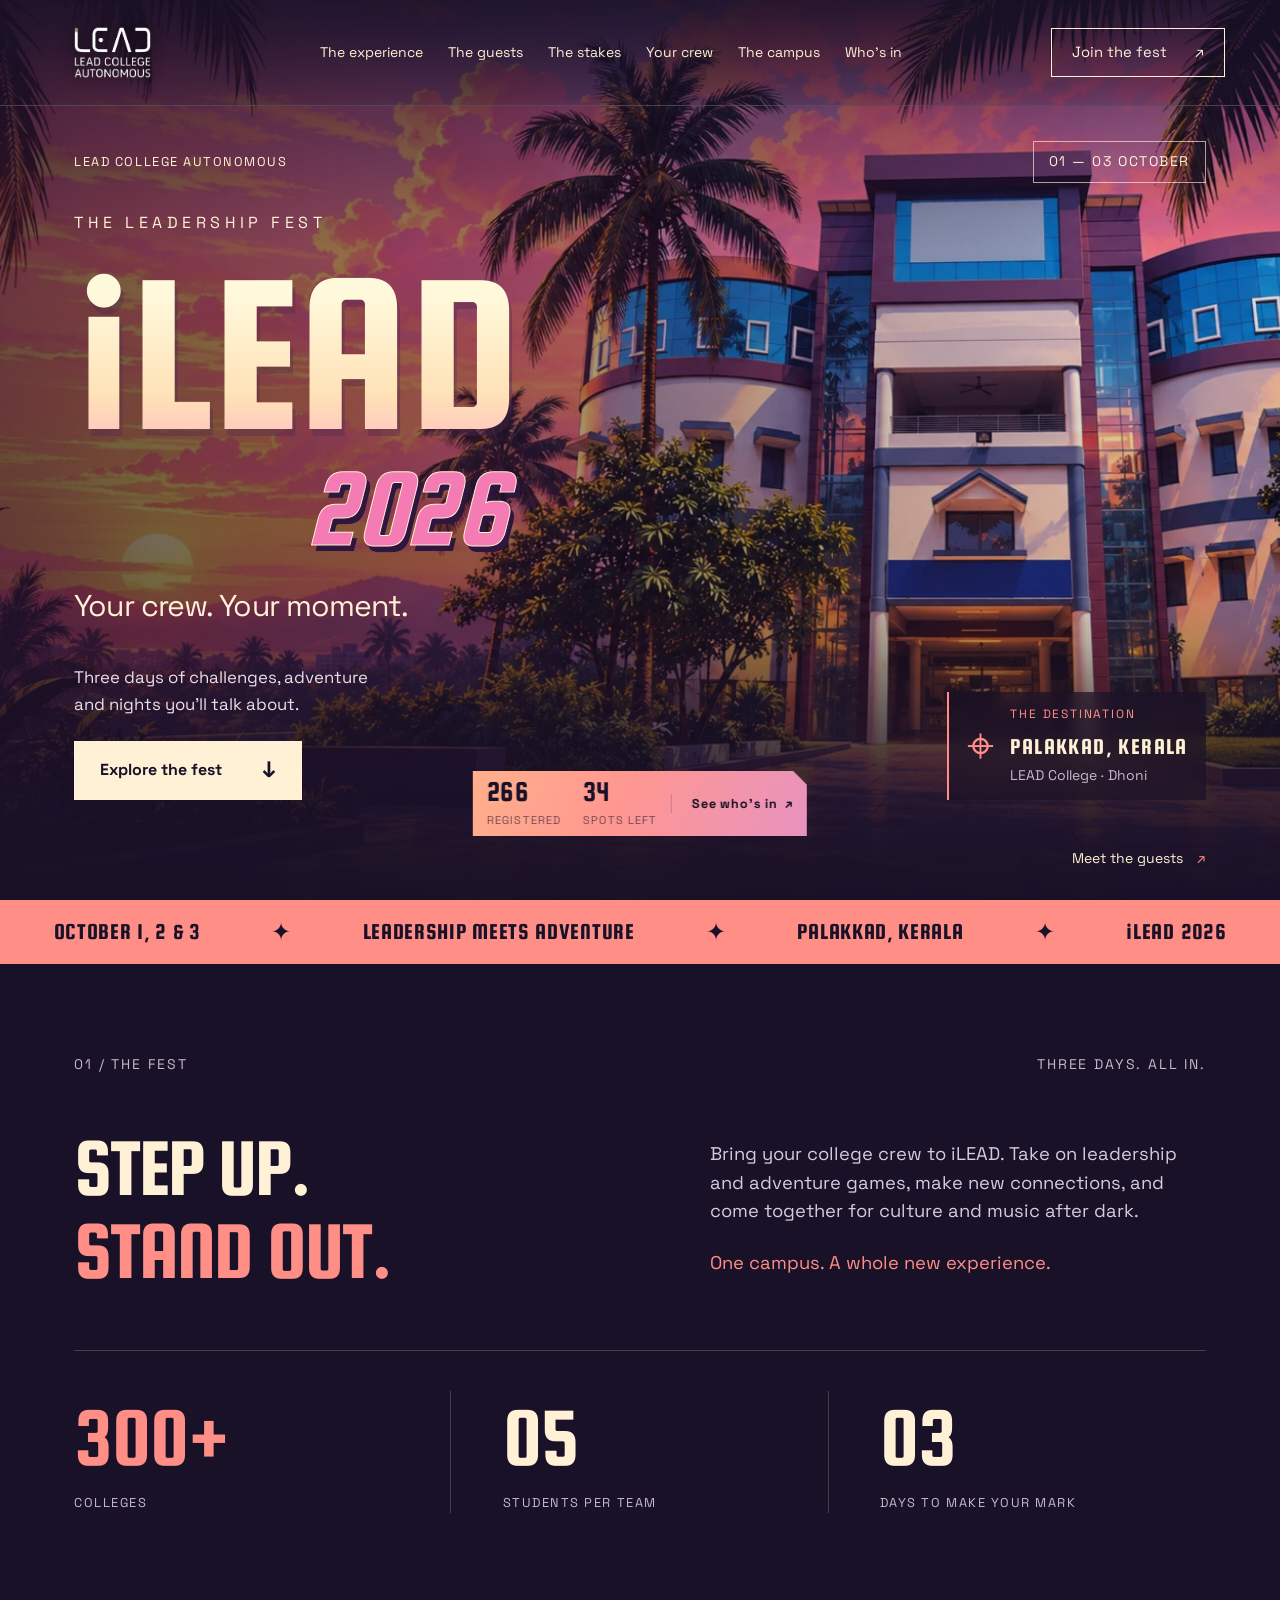
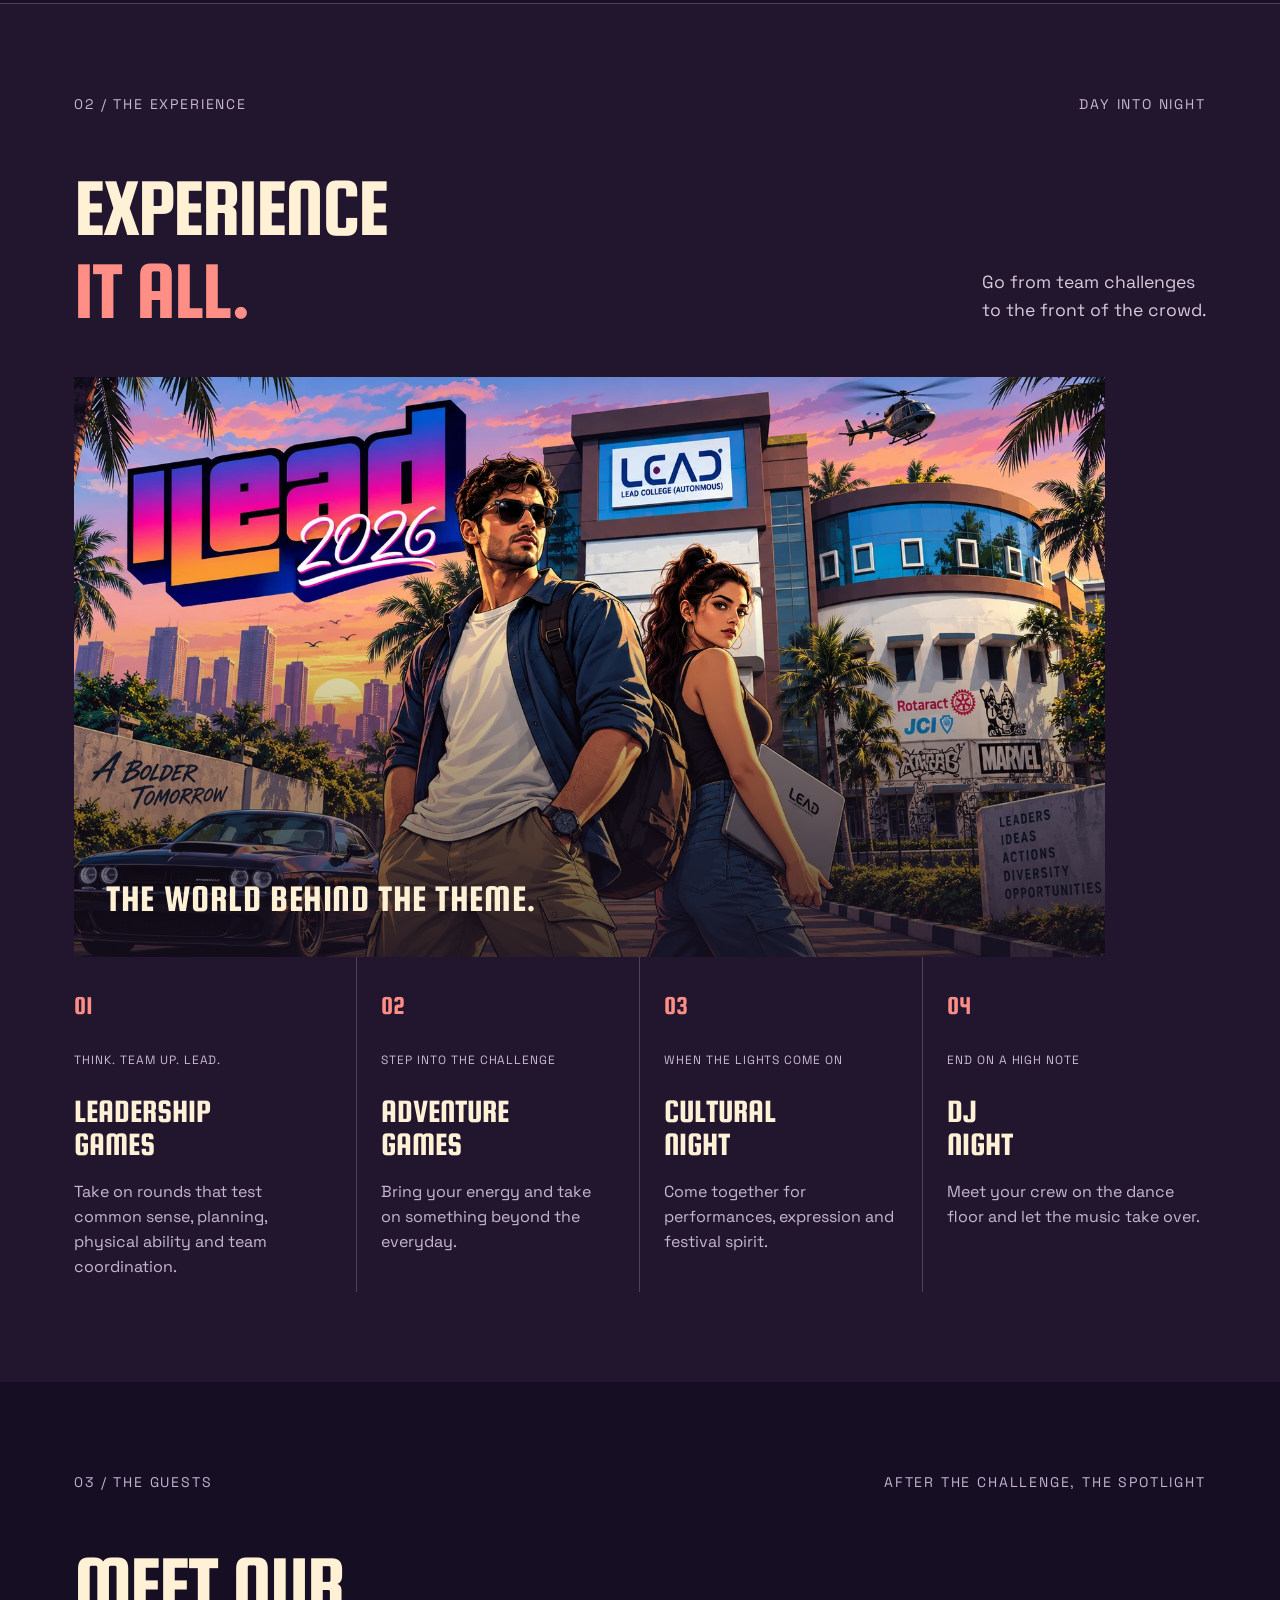
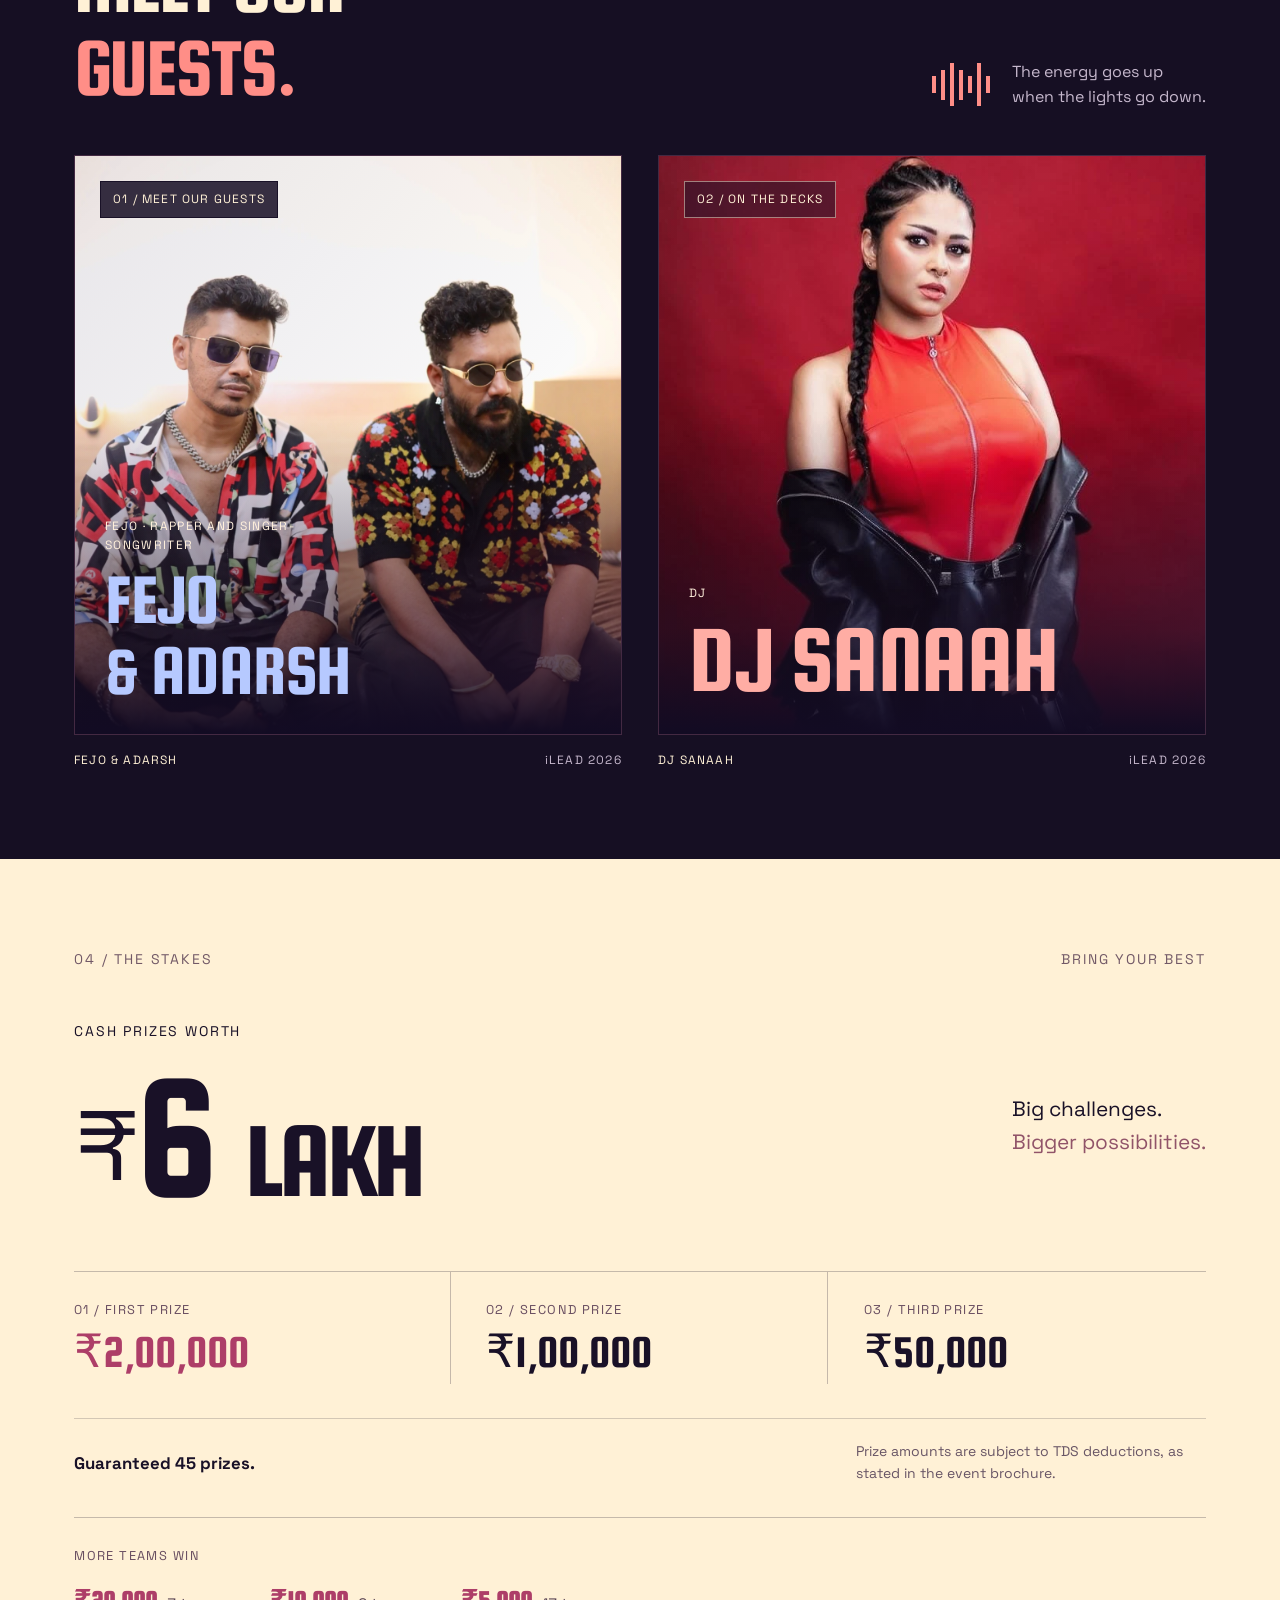
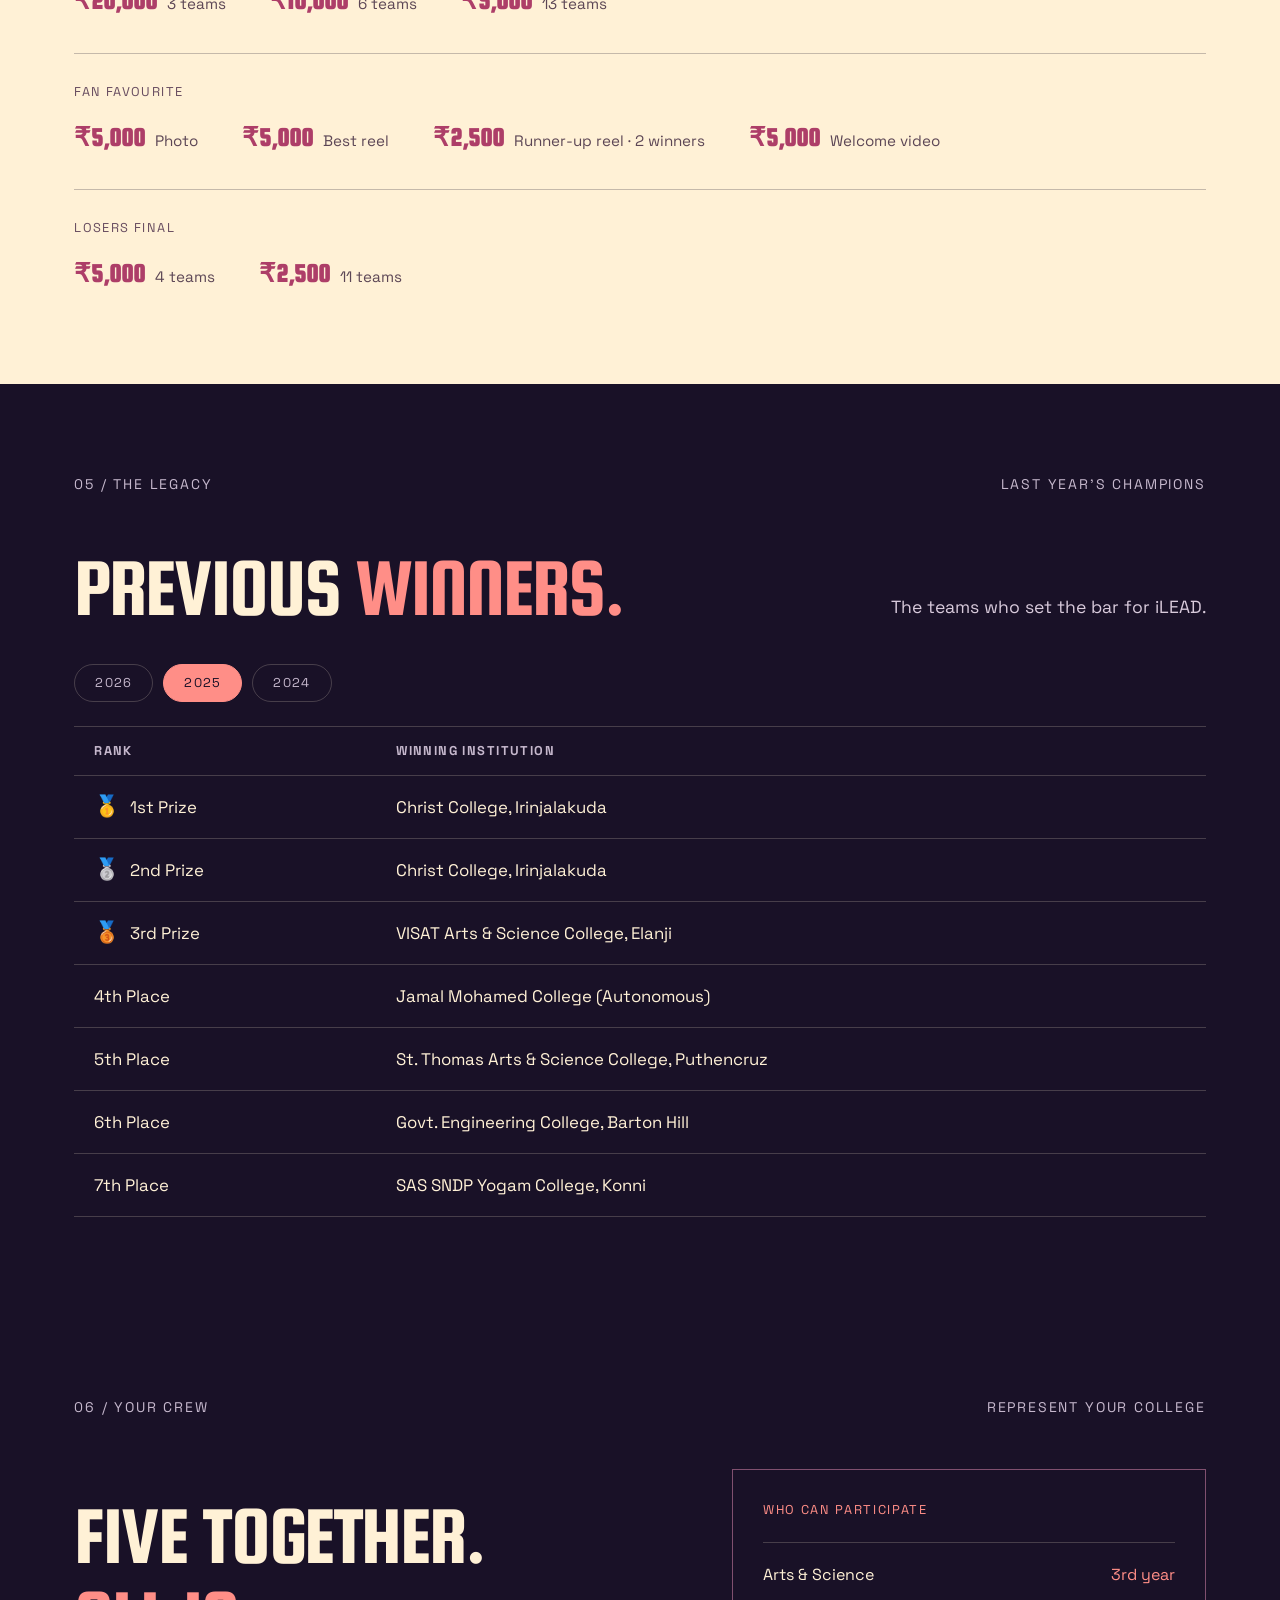
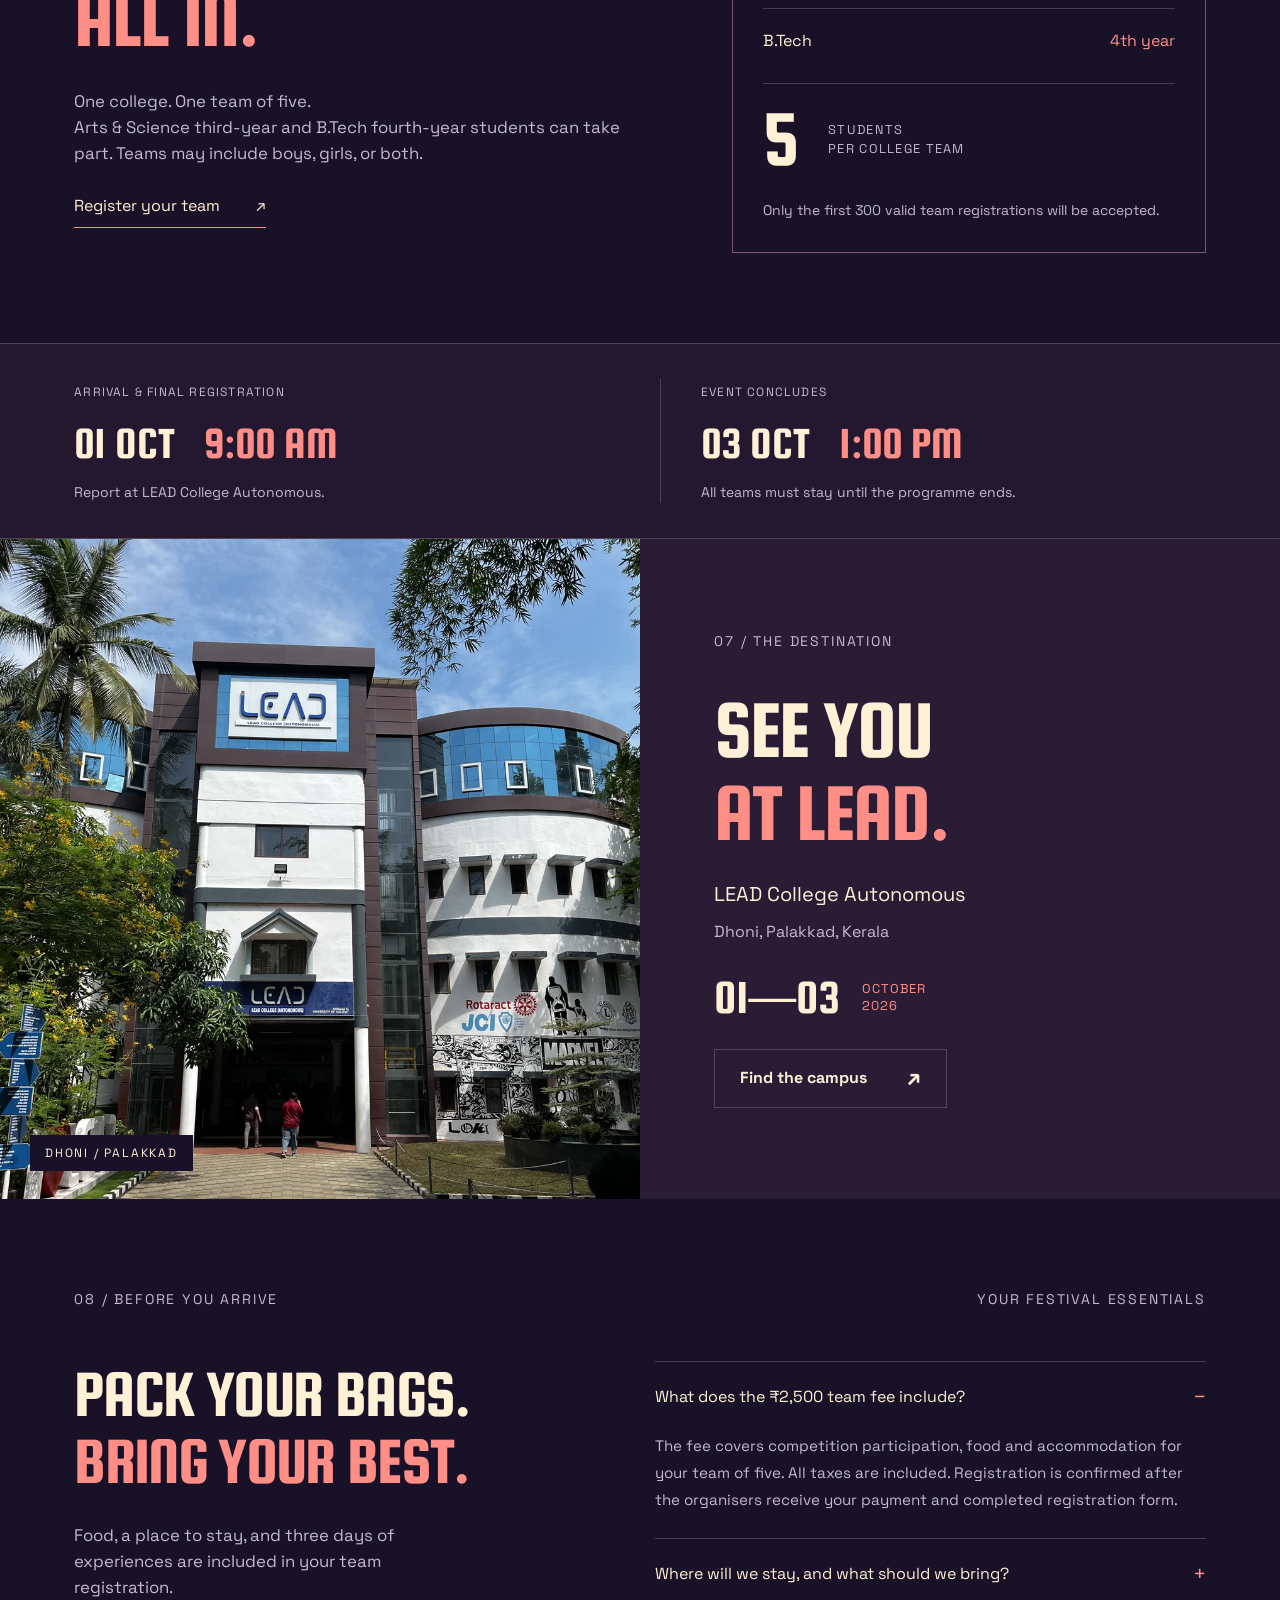
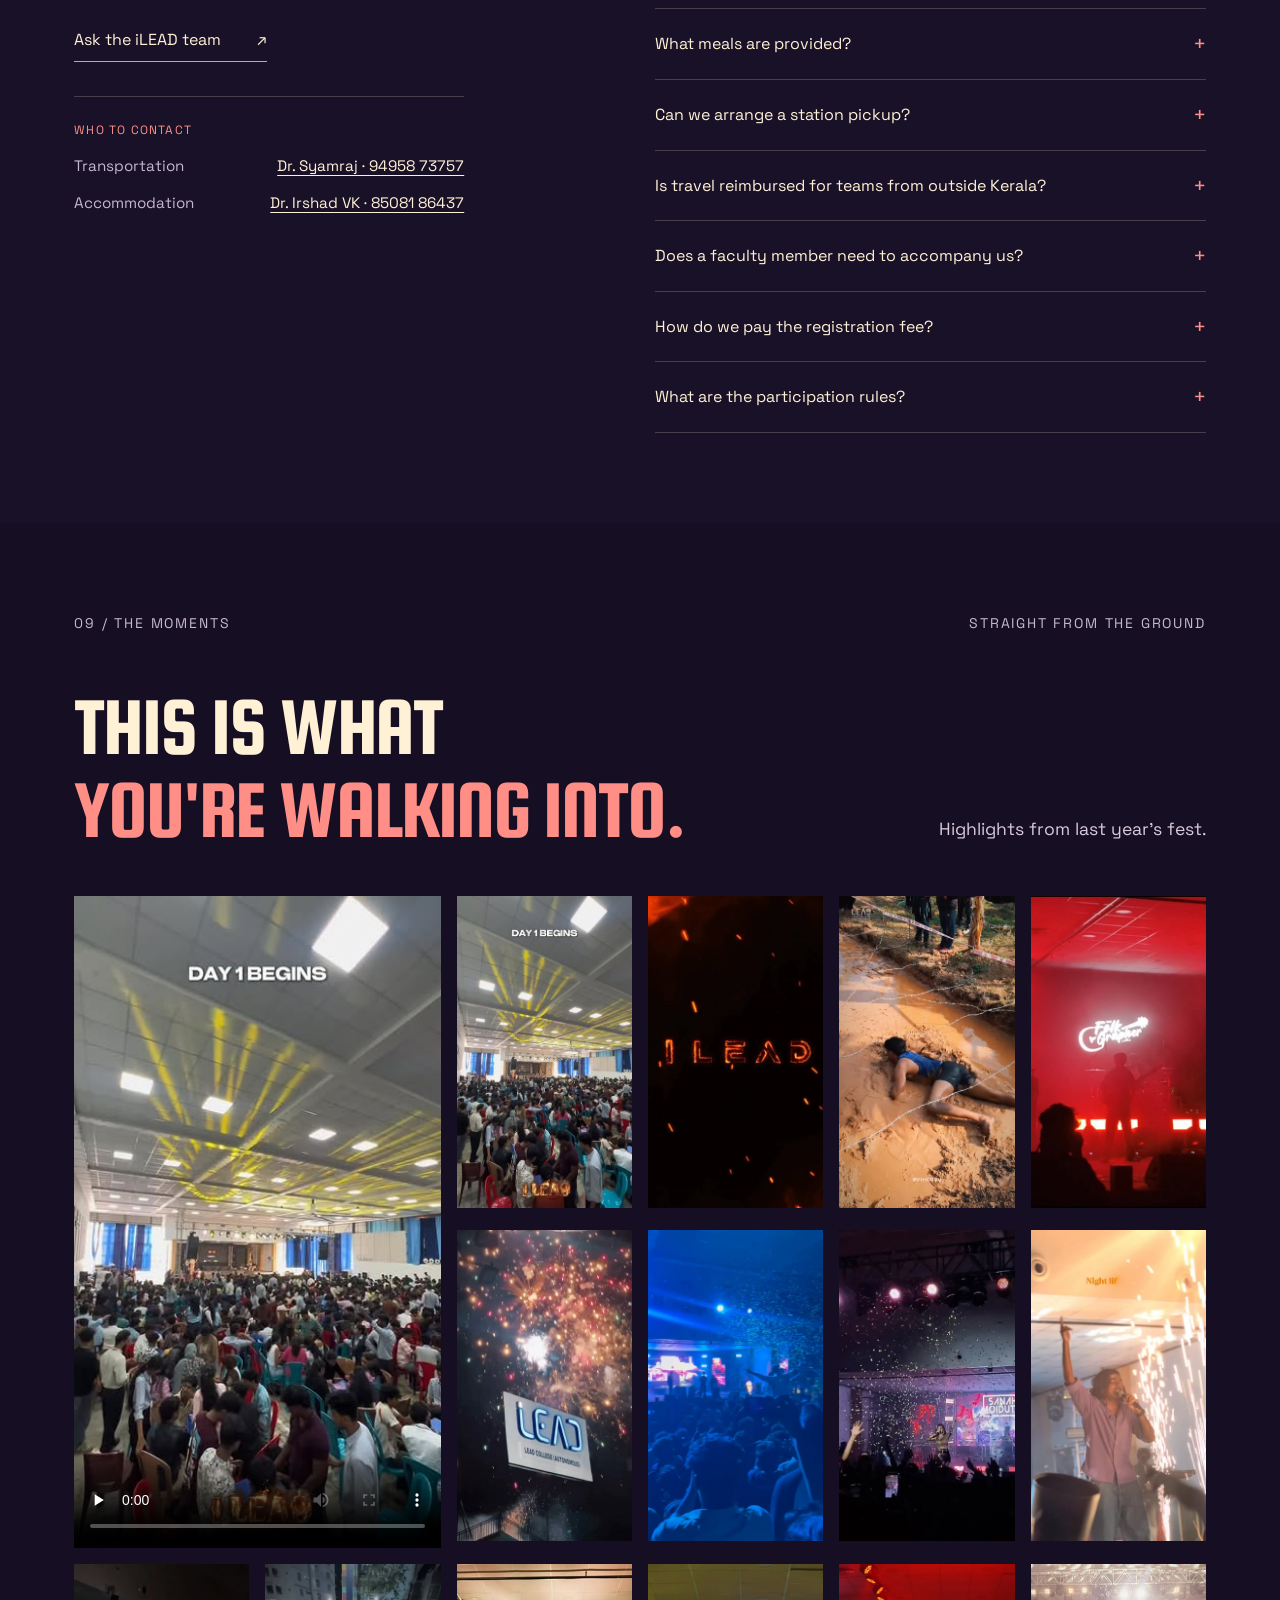
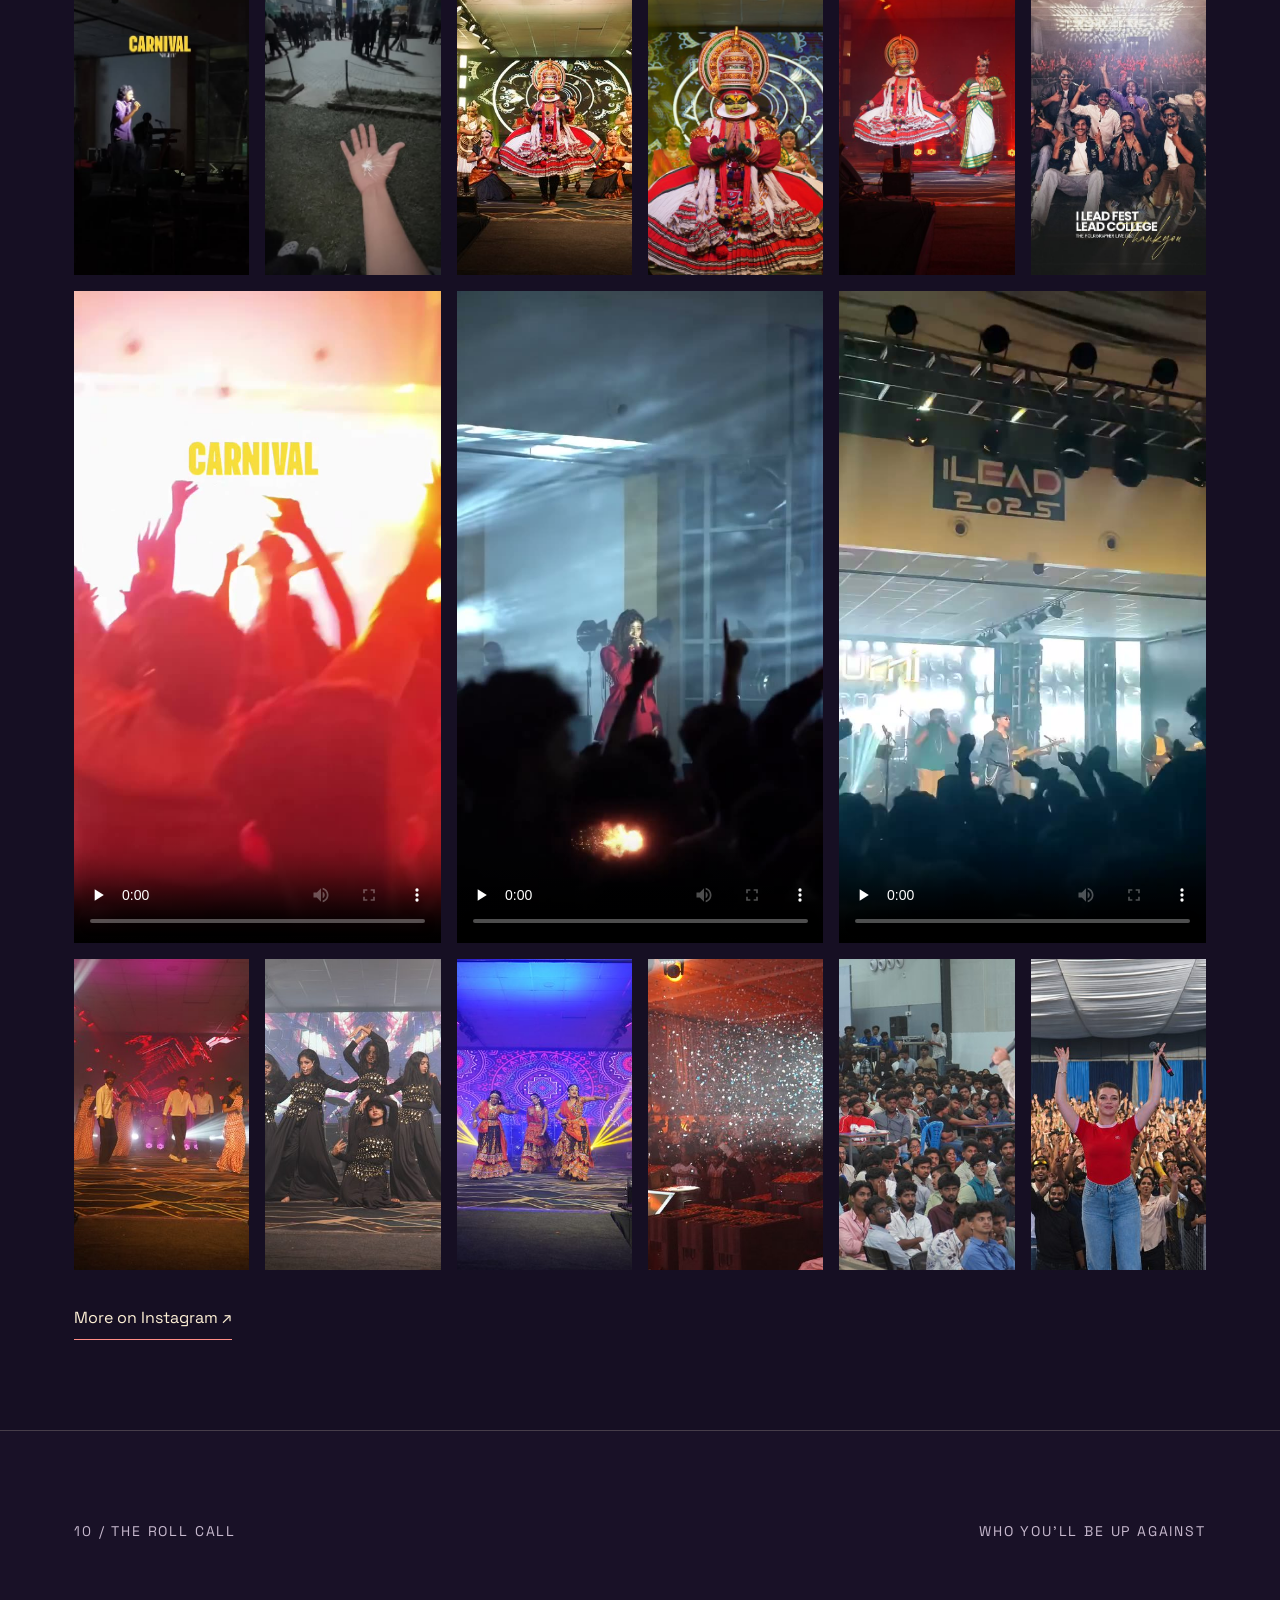
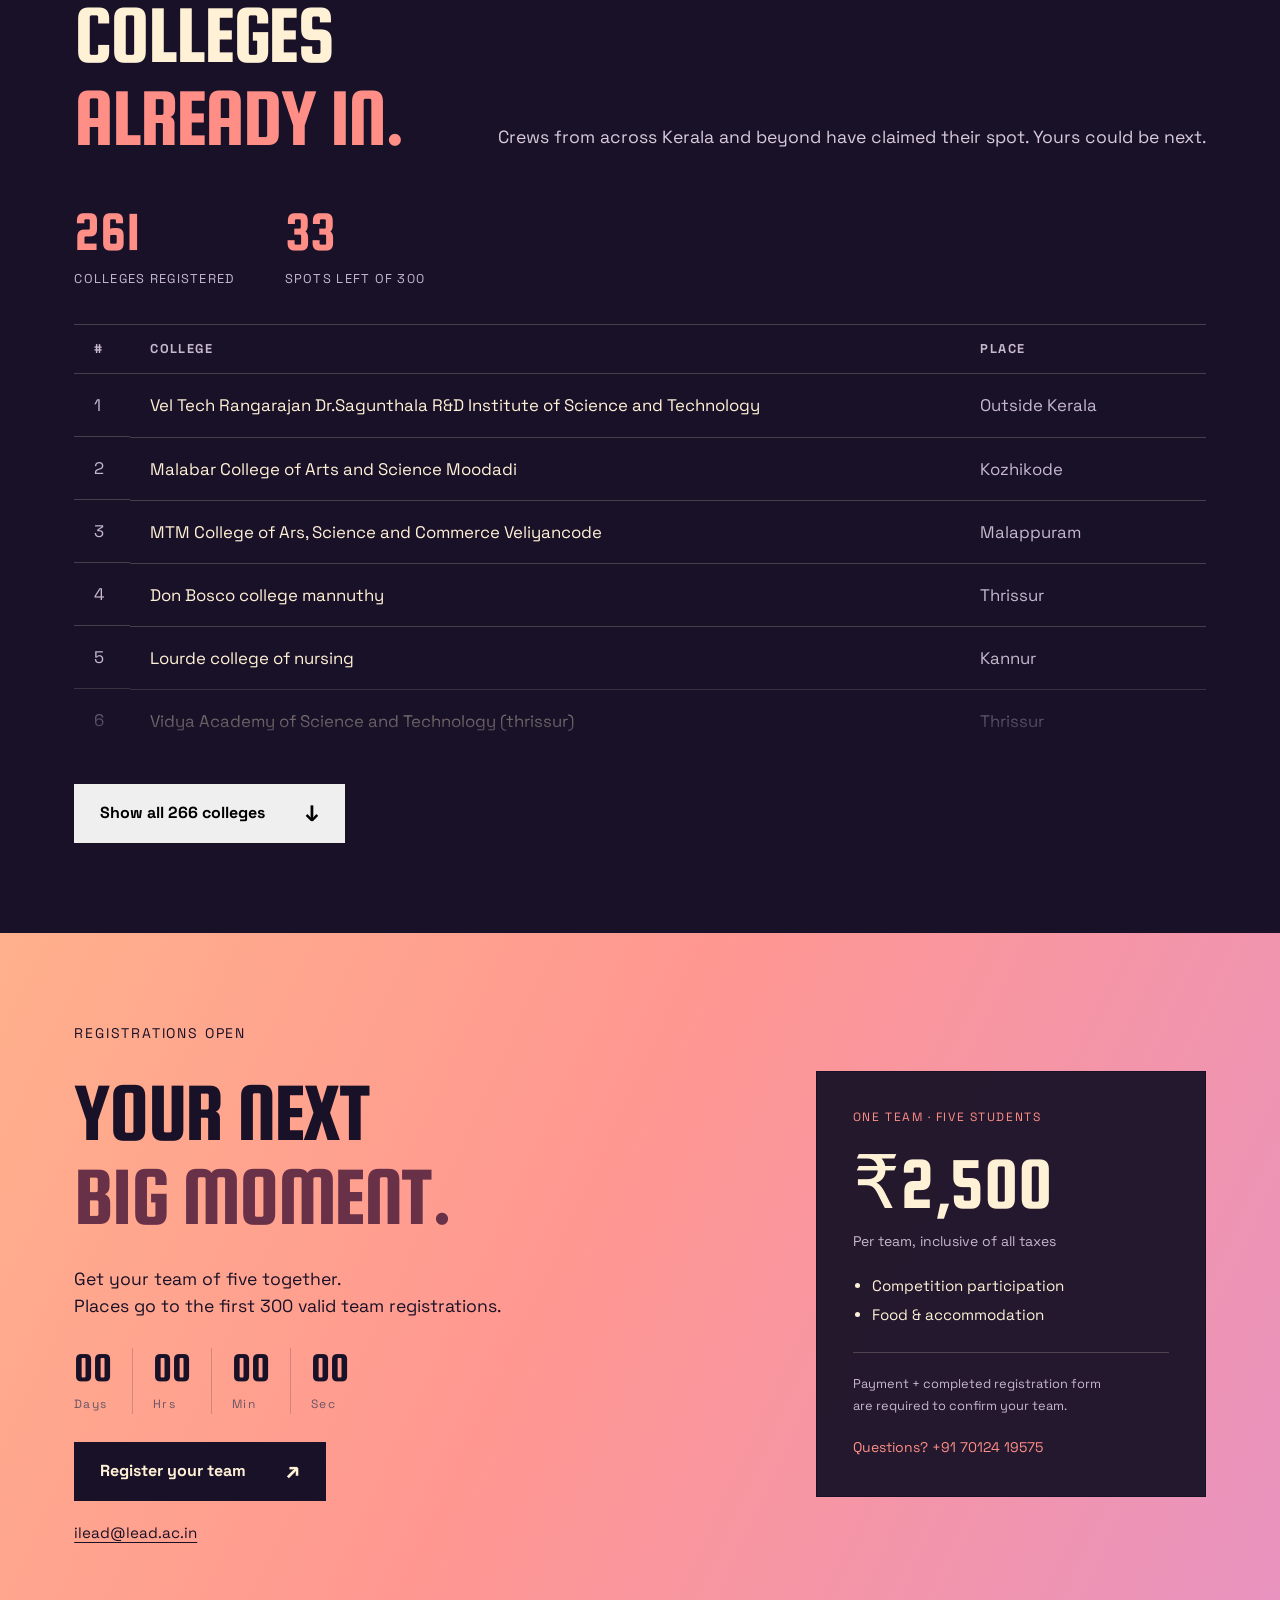
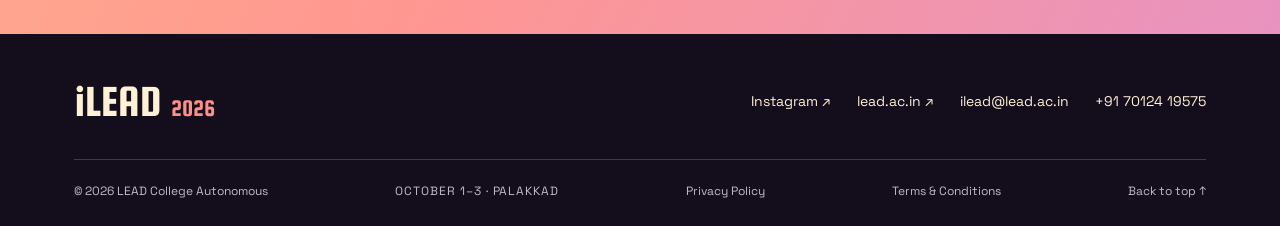
==== index.html @ 4b7c7a25 "Update site (auto, registration sync) 2026-09-26T12:00:05Z" ====
<!doctype html>
<html lang="en">
<head>
  <meta charset="utf-8">
  <meta name="viewport" content="width=device-width, initial-scale=1">
  <meta name="theme-color" content="#191127">
  <title>iLEAD 2026 — Leadership Fest · October 1–3</title>
  <meta name="description" content="Three days of leadership games, adventure, culture and music. Explore iLEAD 2026, October 1–3 at LEAD College Autonomous, Dhoni, Palakkad.">
  <meta property="og:title" content="iLEAD 2026 — Leadership Fest">
  <meta property="og:description" content="October 1–3. LEAD College Autonomous, Palakkad. 300+ colleges. ₹6 lakh in cash prizes.">
  <meta property="og:type" content="website">
  <meta property="og:url" content="https://polaroiddosa.github.io/ilead2026/">
  <meta property="og:image" content="https://polaroiddosa.github.io/ilead2026/assets/ilead-2026-poster.jpg">
  <meta property="og:image:width" content="1080">
  <meta property="og:image:height" content="1350">
  <meta name="twitter:card" content="summary_large_image">
  <meta name="twitter:title" content="iLEAD 2026 — Leadership Fest">
  <meta name="twitter:description" content="October 1–3. LEAD College Autonomous, Palakkad. 300+ colleges. ₹6 lakh in cash prizes.">
  <meta name="twitter:image" content="https://polaroiddosa.github.io/ilead2026/assets/ilead-2026-poster.jpg">
  <link rel="icon" type="image/svg+xml" href="data:image/svg+xml,%3Csvg xmlns='http://www.w3.org/2000/svg' viewBox='0 0 64 64'%3E%3Crect width='64' height='64' rx='14' fill='%23191127'/%3E%3Cpath d='M26 26h12v29H26z' fill='%23fff2d6'/%3E%3Ccircle cx='32' cy='15' r='7' fill='%23ff857d'/%3E%3C/svg%3E">
  <link rel="preload" href="assets/squada-one.woff" as="font" type="font/woff" crossorigin>
  <link rel="preload" href="assets/space-grotesk-400.woff" as="font" type="font/woff" crossorigin>
  <link rel="preload" href="assets/campus-sunset.webp" as="image" fetchpriority="high">
  <link rel="canonical" href="https://polaroiddosa.github.io/ilead2026/">
  <link rel="stylesheet" href="styles.css">
  <script src="script.js" defer></script>
  <script type="application/ld+json">
  {
    "@context": "https://schema.org",
    "@type": "Event",
    "name": "iLEAD 2026 — Leadership Fest",
    "description": "Three days of leadership games, adventure, culture and music at LEAD College Autonomous's annual leadership fest.",
    "startDate": "2026-10-01T09:00:00+05:30",
    "endDate": "2026-10-03T13:00:00+05:30",
    "eventAttendanceMode": "https://schema.org/OfflineEventAttendanceMode",
    "eventStatus": "https://schema.org/EventScheduled",
    "location": {
      "@type": "Place",
      "name": "LEAD College Autonomous",
      "address": {
        "@type": "PostalAddress",
        "addressLocality": "Dhoni, Palakkad",
        "addressRegion": "Kerala",
        "addressCountry": "IN"
      }
    },
    "image": ["https://polaroiddosa.github.io/ilead2026/assets/ilead-2026-poster.jpg"],
    "organizer": {
      "@type": "Organization",
      "name": "LEAD College Autonomous",
      "url": "https://lead.ac.in"
    },
    "offers": {
      "@type": "Offer",
      "price": "2500",
      "priceCurrency": "INR",
      "availability": "https://schema.org/InStock",
      "url": "https://polaroiddosa.github.io/ilead2026/#registration",
      "validFrom": "2026-09-01T00:00:00+05:30"
    }
  }
  </script>
</head>
<body>
  <a class="skip-link" href="index.html#main">Skip to content</a>
  <header class="site-header">
    <a class="college-logo" href="index.html#home" aria-label="LEAD College Autonomous — back to top"><img src="assets/lead-white.png" alt="LEAD College Autonomous" width="579" height="449"></a>
    <nav class="desktop-nav" aria-label="Main navigation">
      <a href="index.html#experience">The experience</a><a href="index.html#guests">The guests</a><a href="index.html#prizes">The stakes</a><a href="index.html#participate">Your crew</a><a href="index.html#venue">The campus</a><a href="index.html#registered-colleges">Who's in</a>
    </nav>
    <a class="header-cta" href="index.html#registration">Join the fest <span aria-hidden="true">↗</span></a>
    <button class="menu-toggle" type="button" aria-expanded="false" aria-controls="mobile-nav" aria-label="Open navigation"><span></span><span></span></button>
    <nav class="mobile-nav" id="mobile-nav" aria-label="Mobile navigation" hidden>
      <a href="index.html#experience">The experience</a><a href="index.html#guests">The guests</a><a href="index.html#prizes">The stakes</a><a href="index.html#participate">Your crew</a><a href="index.html#venue">The campus</a><a href="index.html#registered-colleges">Who's in</a><a href="index.html#registration">Join the fest</a>
    </nav>
  </header>
  <main id="main">
    <section class="hero" id="home" aria-labelledby="hero-title">
      <div class="hero-art" aria-hidden="true"></div>
      <div class="hero-shade"></div>
      <div class="hero-inner">
        <div class="hero-topline"><span>LEAD COLLEGE AUTONOMOUS</span><span class="date-chip">01 — 03 OCTOBER</span></div>
        <div class="hero-title-wrap">
          <p class="eyebrow">THE LEADERSHIP FEST</p>
          <h1 id="hero-title"><span class="ilead-word">iLEAD</span><span class="year">2026</span></h1>
          <p class="hero-tagline">Your crew. Your moment.</p>
        </div>
        <div class="hero-bottom">
          <div><p class="hero-intro">Three days of challenges, adventure<br class="desktop-break"> and nights you’ll talk about.</p><a class="button button-cream" href="index.html#experience">Explore the fest <span aria-hidden="true">↓</span></a>
            <a class="hero-stat" data-depth href="index.html#registered-colleges" aria-label="See how many colleges have registered, and the full list">
              <div class="hero-stat-figures">
                <div><strong><span data-count-to="266" id="hero-registered-count">0</span></strong><span class="hero-stat-label">Registered</span></div>
                <div><strong><span data-count-to="34" id="hero-spots-left-count">0</span></strong><span class="hero-stat-label">Spots left</span></div>
              </div>
              <span class="hero-stat-cta"><span class="cta-text">See who's in</span><span aria-hidden="true">↗</span></span>
            </a>
          </div>
          <div class="location-stamp"><span class="crosshair" aria-hidden="true">⌖</span><div><span>THE DESTINATION</span><strong>PALAKKAD, KERALA</strong><small>LEAD College · Dhoni</small></div></div>
        </div>
      </div>
      <div class="hero-controls"><a class="guest-jump" href="index.html#guests">Meet the guests <span aria-hidden="true">↗</span></a></div>
    </section>
    <div class="festival-strip" aria-label="Festival dates and location"><div><span>OCTOBER 1, 2 & 3</span><span class="strip-star" aria-hidden="true">✦</span><span>LEADERSHIP MEETS ADVENTURE</span><span class="strip-star" aria-hidden="true">✦</span><span>PALAKKAD, KERALA</span><span class="strip-star" aria-hidden="true">✦</span><span>iLEAD 2026</span></div></div>
    <section class="intro section-pad" aria-labelledby="intro-title">
      <div class="section-kicker"><span>01 / THE FEST</span><span>THREE DAYS. ALL IN.</span></div>
      <div class="intro-layout"><h2 id="intro-title">Step up.<br><em>Stand out.</em></h2><div class="intro-copy"><p>Bring your college crew to iLEAD. Take on leadership and adventure games, make new connections, and come together for culture and music after dark.</p><p>One campus. A whole new experience.</p></div></div>
      <div class="stats"><div><strong><span data-count-to="300">0</span><span>+</span></strong><span>COLLEGES</span></div><div><strong>05</strong><span>STUDENTS PER TEAM</span></div><div><strong>03</strong><span>DAYS TO MAKE YOUR MARK</span></div></div>
    </section>
    <section class="experience section-pad" id="experience" aria-labelledby="experience-title">
      <div class="section-kicker"><span>02 / THE EXPERIENCE</span><span>DAY INTO NIGHT</span></div>
      <div class="section-heading"><h2 id="experience-title">Experience<br><em>it all.</em></h2><p>Go from team challenges<br>to the front of the crowd.</p></div>
      <figure class="crew-art official-game-art"><img src="assets/ilead-theme-art.webp" alt="Stylised iLEAD 2026 key art of two students walking toward the LEAD College campus at sunset" loading="lazy" width="1672" height="941"><figcaption>THE WORLD BEHIND THE THEME.</figcaption></figure>
      <div class="experience-grid">
        <article><span class="event-no">01</span><div><span class="event-tag">THINK. TEAM UP. LEAD.</span><h3>Leadership<br>Games</h3></div><p>Take on rounds that test common sense, planning, physical ability and team coordination.</p></article>
        <article><span class="event-no">02</span><div><span class="event-tag">STEP INTO THE CHALLENGE</span><h3>Adventure<br>Games</h3></div><p>Bring your energy and take on something beyond the everyday.</p></article>
        <article><span class="event-no">03</span><div><span class="event-tag">WHEN THE LIGHTS COME ON</span><h3>Cultural<br>Night</h3></div><p>Come together for performances, expression and festival spirit.</p></article>
        <article><span class="event-no">04</span><div><span class="event-tag">END ON A HIGH NOTE</span><h3>DJ<br>Night</h3></div><p>Meet your crew on the dance floor and let the music take over.</p></article>
      </div>
    </section>
    <section class="guests section-pad" id="guests" aria-labelledby="guests-title">
      <div class="section-kicker"><span>03 / THE GUESTS</span><span>AFTER THE CHALLENGE, THE SPOTLIGHT</span></div>
      <div class="section-heading"><h2 id="guests-title">Meet our<br><em>guests.</em></h2><div class="guest-heading-note"><div class="sound-bars" aria-hidden="true"><i></i><i></i><i></i><i></i><i></i><i></i><i></i></div><p>The energy goes up<br>when the lights go down.</p></div></div>
      <div class="guest-grid">
        <article class="guest-card fejo-card duo-card" data-depth aria-labelledby="fejo-adarsh-name">
          <div class="guest-visual"><img src="assets/fejo-adarsh.webp" alt="Fejo and Adarsh seated together, wearing patterned shirts and sunglasses" loading="lazy" width="1365" height="2048"><div class="guest-wash"></div><span class="guest-index">01 / MEET OUR GUESTS</span><div class="guest-name"><p>FEJO · RAPPER AND SINGER-SONGWRITER</p><h3 id="fejo-adarsh-name">FEJO <span>&amp; ADARSH</span></h3></div></div>
          <div class="guest-caption"><span>FEJO &amp; ADARSH</span><span>iLEAD 2026</span></div>
        </article>
        <article class="guest-card sanaah-card" data-depth aria-labelledby="sanaah-name">
          <div class="guest-visual"><img src="assets/dj-sanaah.webp" alt="DJ Sanaah wearing a coral top and a black jacket" loading="lazy" width="720" height="864"><div class="guest-wash"></div><span class="guest-index">02 / ON THE DECKS</span><div class="guest-name"><p>DJ</p><h3 id="sanaah-name">DJ SANAAH</h3></div></div>
          <div class="guest-caption"><span>DJ SANAAH</span><span>iLEAD 2026</span></div>
        </article>
      </div>
    </section>
    <section class="prizes section-pad" id="prizes" aria-labelledby="prizes-title">
      <div class="section-kicker"><span>04 / THE STAKES</span><span>BRING YOUR BEST</span></div>
      <div class="prize-top"><div><p class="eyebrow">CASH PRIZES WORTH</p><h2 id="prizes-title"><span class="rupee">₹</span><span data-count-to="6">0</span> <span>LAKH</span></h2></div><p>Big challenges.<br><em>Bigger possibilities.</em></p></div>
      <div class="prize-grid"><div class="first-prize" data-depth><span>01 / FIRST PRIZE</span><strong>₹2,00,000</strong></div><div data-depth><span>02 / SECOND PRIZE</span><strong>₹1,00,000</strong></div><div data-depth><span>03 / THIRD PRIZE</span><strong>₹50,000</strong></div></div><div class="prize-footnote"><strong>Guaranteed 45 prizes.</strong><p>Prize amounts are subject to TDS deductions, as stated in the event brochure.</p></div>
      <div class="prize-tiers">
        <p class="eyebrow">MORE TEAMS WIN</p>
        <ul>
          <li><strong>₹20,000</strong><span>3 teams</span></li>
          <li><strong>₹10,000</strong><span>6 teams</span></li>
          <li><strong>₹5,000</strong><span>13 teams</span></li>
        </ul>
      </div>
      <div class="prize-tiers">
        <p class="eyebrow">FAN FAVOURITE</p>
        <ul>
          <li><strong>₹5,000</strong><span>Photo</span></li>
          <li><strong>₹5,000</strong><span>Best reel</span></li>
          <li><strong>₹2,500</strong><span>Runner-up reel · 2 winners</span></li>
          <li><strong>₹5,000</strong><span>Welcome video</span></li>
        </ul>
      </div>
      <div class="prize-tiers">
        <p class="eyebrow">LOSERS FINAL</p>
        <ul>
          <li><strong>₹5,000</strong><span>4 teams</span></li>
          <li><strong>₹2,500</strong><span>11 teams</span></li>
        </ul>
      </div>
    </section>
    <section class="winners section-pad" id="winners" aria-labelledby="winners-title">
      <div class="section-kicker"><span>05 / THE LEGACY</span><span>LAST YEAR'S CHAMPIONS</span></div>
      <div class="section-heading"><h2 id="winners-title">Previous <em>winners.</em></h2><p>The teams who set the bar for iLEAD.</p></div>
      <div class="winners-years" role="tablist" aria-label="Winners by year">
        <button type="button" class="winners-year is-active" role="tab" aria-selected="true" aria-controls="winners-2026" id="winners-tab-2026" data-year="2026">2026</button>
        <button type="button" class="winners-year" role="tab" aria-selected="false" aria-controls="winners-2025" id="winners-tab-2025" data-year="2025">2025</button>
        <button type="button" class="winners-year" role="tab" aria-selected="false" aria-controls="winners-2024" id="winners-tab-2024" data-year="2024">2024</button>
      </div>
      <div class="winners-track">
        <div class="winners-panel" id="winners-2026" role="tabpanel" aria-labelledby="winners-tab-2026">
          <table class="winners-table">
            <thead><tr><th scope="col">Rank</th><th scope="col">Winning institution</th></tr></thead>
            <tbody>
              <tr><td><span class="medal" aria-hidden="true">🥇</span>1st Prize</td><td>Christ College, Irinjalakuda</td></tr>
              <tr><td><span class="medal" aria-hidden="true">🥈</span>2nd Prize</td><td>Christ College, Irinjalakuda</td></tr>
              <tr><td><span class="medal" aria-hidden="true">🥉</span>3rd Prize</td><td>VISAT Arts &amp; Science College, Elanji</td></tr>
              <tr><td>4th Place</td><td>Jamal Mohamed College (Autonomous)</td></tr>
              <tr><td>5th Place</td><td>St. Thomas Arts &amp; Science College, Puthencruz</td></tr>
              <tr><td>6th Place</td><td>Govt. Engineering College, Barton Hill</td></tr>
              <tr><td>7th Place</td><td>SAS SNDP Yogam College, Konni</td></tr>
            </tbody>
          </table>
        </div>
        <div class="winners-panel" id="winners-2025" role="tabpanel" aria-labelledby="winners-tab-2025">
          <table class="winners-table">
            <thead><tr><th scope="col">Rank</th><th scope="col">Winning institution</th></tr></thead>
            <tbody>
              <tr><td><span class="medal" aria-hidden="true">🥇</span>1st Prize</td><td>Aspire College of Advanced Studies, Tirur</td></tr>
              <tr><td><span class="medal" aria-hidden="true">🥈</span>2nd Prize</td><td>Mar Athanasius College of Engineering, Kothamangalam</td></tr>
              <tr><td><span class="medal" aria-hidden="true">🥉</span>3rd Prize</td><td>Anvarul Islamic Arabic College, Malappuram</td></tr>
            </tbody>
          </table>
        </div>
        <div class="winners-panel" id="winners-2024" role="tabpanel" aria-labelledby="winners-tab-2024">
          <table class="winners-table">
            <thead><tr><th scope="col">Rank</th><th scope="col">Winning institution</th></tr></thead>
            <tbody>
              <tr><td><span class="medal" aria-hidden="true">🥇</span>1st Prize</td><td>Darul Uloom Arabic College</td></tr>
              <tr><td><span class="medal" aria-hidden="true">🥈</span>2nd Prize</td><td>Majlis Arts and Science College</td></tr>
              <tr><td><span class="medal" aria-hidden="true">🥉</span>3rd Prize</td><td>Dr. B.R. Ambedkar Memorial College</td></tr>
            </tbody>
          </table>
        </div>
      </div>
    </section>
    <section class="participate section-pad" id="participate" aria-labelledby="participate-title">
      <div class="section-kicker"><span>06 / YOUR CREW</span><span>REPRESENT YOUR COLLEGE</span></div>
      <div class="participate-layout"><div><h2 id="participate-title">Five together.<br><em>All in.</em></h2><p>One college. One team of five.<br>Arts &amp; Science third-year and B.Tech fourth-year students can take part. Teams may include boys, girls, or both.</p><a class="text-link" href="index.html#registration">Register your team <span aria-hidden="true">↗</span></a></div><div class="eligibility"><p class="eyebrow">WHO CAN PARTICIPATE</p><div><span>Arts & Science</span><strong>3rd year</strong></div><div><span>B.Tech</span><strong>4th year</strong></div><div class="team-count"><strong>5</strong><span>STUDENTS<br>PER COLLEGE TEAM</span></div><p class="eligibility-limit">Only the first 300 valid team registrations will be accepted.</p></div></div>
    </section>
    <div class="event-schedule" aria-label="Event start and finish times">
      <div><span>ARRIVAL &amp; FINAL REGISTRATION</span><strong>01 OCT <em>9:00 AM</em></strong><p>Report at LEAD College Autonomous.</p></div>
      <div><span>EVENT CONCLUDES</span><strong>03 OCT <em>1:00 PM</em></strong><p>All teams must stay until the programme ends.</p></div>
    </div>
    <section class="venue" id="venue" aria-labelledby="venue-title">
      <div class="venue-photo"><img src="assets/lead-campus.webp" alt="LEAD College Autonomous building entrance, framed by coconut palms and trees" loading="lazy" width="1400" height="1050"><span>DHONI / PALAKKAD</span></div>
      <div class="venue-copy"><p class="section-kicker">07 / THE DESTINATION</p><h2 id="venue-title">See you<br><em>at LEAD.</em></h2><p class="venue-name">LEAD College Autonomous</p><p>Dhoni, Palakkad, Kerala</p><div class="venue-date"><strong>01—03</strong><span>OCTOBER<br>2026</span></div><a class="button button-outline" href="https://www.google.com/maps/search/?api=1&query=LEAD+College+Autonomous+Dhoni+Palakkad" target="_blank" rel="noopener noreferrer">Find the campus <span aria-hidden="true">↗</span></a></div>
    </section>
    <section class="practical section-pad" id="essentials" aria-labelledby="essentials-title">
      <div class="section-kicker"><span>08 / BEFORE YOU ARRIVE</span><span>YOUR FESTIVAL ESSENTIALS</span></div>
      <div class="practical-layout"><div><h2 id="essentials-title">Pack your bags.<br><em>Bring your best.</em></h2><p>Food, a place to stay, and three days of experiences are included in your team registration.</p><a class="text-link" href="https://wa.me/917012419575" target="_blank" rel="noopener noreferrer">Ask the iLEAD team <span aria-hidden="true">↗</span></a>
        <div class="event-contacts">
          <p class="eyebrow">WHO TO CONTACT</p>
          <ul>
            <li><span>Transportation</span><a href="tel:+919495873757">Dr. Syamraj · 94958 73757</a></li>
            <li><span>Accommodation</span><a href="tel:+918508186437">Dr. Irshad VK · 85081 86437</a></li>
          </ul>
        </div>
      </div>
      <div class="event-faq">
        <details open><summary>What does the ₹2,500 team fee include?</summary><div class="faq-answer"><p>The fee covers competition participation, food and accommodation for your team of five. All taxes are included. Registration is confirmed after the organisers receive your payment and completed registration form.</p></div></details>
        <details><summary>Where will we stay, and what should we bring?</summary><div class="faq-answer"><p>Limited dormitory accommodation is available, with separate facilities for boys and girls. Beds and pillows are provided. Bring your toiletries and a blanket if you need one.</p><p>Carry a college ID card or a bonafide certificate. Contact the coordinators in advance if you need accommodation on the night before the event.</p></div></details>
        <details><summary>What meals are provided?</summary><div class="faq-answer"><p>Vegetarian and non-vegetarian meals are included, from breakfast on October 1 through lunch on October 3.</p><div class="menu-schedule">
          <div class="menu-day"><p class="eyebrow">DAY 1 · OCT 1</p><dl>
            <div><dt>Breakfast</dt><dd>Idly, bread &amp; jam</dd></div>
            <div><dt>11:00 AM</dt><dd>Tea &amp; biscuits</dd></div>
            <div><dt>Lunch</dt><dd>Meals with omelette</dd></div>
            <div><dt>4:00 PM</dt><dd>Tea &amp; uzhunnu vada</dd></div>
            <div><dt>Dinner</dt><dd>Chicken &amp; veg biriyani, chapati, veg curry, paneer curry, jalebi</dd></div>
            <div><dt>Midnight</dt><dd>Black tea</dd></div>
          </dl></div>
          <div class="menu-day"><p class="eyebrow">DAY 2 · OCT 2</p><dl>
            <div><dt>Breakfast</dt><dd>Puttu &amp; kadala, upma, chutney, bread &amp; jam</dd></div>
            <div><dt>11:00 AM</dt><dd>Tea &amp; biscuits</dd></div>
            <div><dt>Lunch</dt><dd>Meals with dal curry &amp; chicken fry</dd></div>
            <div><dt>4:00 PM</dt><dd>Tea &amp; samosa</dd></div>
            <div><dt>Dinner</dt><dd>Chapati, vellayappam, ghee rice, chicken curry, paneer curry, veg curry, salad, ice cream</dd></div>
          </dl></div>
          <div class="menu-day"><p class="eyebrow">DAY 3 · OCT 3</p><dl>
            <div><dt>Breakfast</dt><dd>Idiyappam, bread &amp; jam, green peas, boiled egg</dd></div>
            <div><dt>11:00 AM</dt><dd>Tea &amp; biscuits</dd></div>
            <div><dt>Lunch</dt><dd>Chicken biriyani with pineapple</dd></div>
          </dl></div>
        </div></div></details>
        <details><summary>Can we arrange a station pickup?</summary><div class="faq-answer"><p>Contact the transportation coordinator early to arrange pickup and drop-off at Palakkad Junction (Olavakkode) or Railway Colony. The campus is less than 5 km from Palakkad Junction and about 10 km from the Palakkad KSRTC bus station.</p><p><a href="tel:+919495873757">Call Dr. Syamraj · 94958 73757</a> to coordinate your arrival.</p></div></details>
        <details><summary>Is travel reimbursed for teams from outside Kerala?</summary><div class="faq-answer"><p>Yes. For participants travelling from outside Kerala, we reimburse the cost of a sleeper-class train ticket on submission of the original ticket or bill.</p></div></details>
        <details><summary>Does a faculty member need to accompany us?</summary><div class="faq-answer"><p>A faculty member may accompany the team, but it is not compulsory and no separate faculty registration is needed. Faculty members cannot assist students during competitions or activities.</p></div></details>
        <details><summary>How do we pay the registration fee?</summary><div class="faq-answer"><p>Pay ₹2,500 per team using UPI ID <strong>leadcollege@sbi</strong>, or use the bank details below. Complete the registration form as well; payment alone does not confirm registration.</p><dl class="bank-details"><div><dt>Account name</dt><dd>LEAD College of Management</dd></div><div><dt>Account number</dt><dd>10810200016210</dd></div><div><dt>Bank</dt><dd>Federal Bank, Palakkad Branch</dd></div><div><dt>IFSC</dt><dd>FDRL0001081</dd></div></dl></div></details>
        <details><summary>What are the participation rules?</summary><div class="faq-answer"><p>You're welcome to arrive from the evening of September 30, ahead of the 9:00 AM start on October 1. Teams may leave after 9:30 AM on October 3 — except the 7 finalist teams, who stay through the programme’s close at 1:00 PM on October 3. Wear your name tag, follow the officials’ instructions, and complete closing formalities before leaving unless permission is granted.</p><p>All team members are expected to take part in every activity, and participants may not leave the campus during the festival. Alcohol is prohibited on campus. Judges’ decisions are final, and coordinators will explain each event’s rules before it begins. T-shirts and certificates are provided to participants who stay until the end.</p></div></details>
      </div></div>
    </section>
    <section class="moments section-pad" id="moments" aria-labelledby="moments-title">
      <div class="section-kicker"><span>09 / THE MOMENTS</span><span>STRAIGHT FROM THE GROUND</span></div>
      <div class="section-heading"><h2 id="moments-title">This is what<br><em>you're walking into.</em></h2><p>Highlights from last year's fest.</p></div>
      <div class="moments-grid">
        <figure class="moments-video"><video src="assets/instagram/reel-01.mp4" poster="assets/instagram/ig-post-02.jpg" controls playsinline preload="none"></video></figure>
        <figure><img src="assets/instagram/ig-post-02.jpg" alt="Crowd cheering at the iLEAD festival stage" loading="lazy" width="360" height="640"></figure>
        <figure><img src="assets/instagram/ig-post-03.jpg" alt="iLEAD moment from the fest" loading="lazy" width="361" height="640"></figure>
        <figure><img src="assets/instagram/ig-post-04.jpg" alt="Participant crawling through the mud obstacle course" loading="lazy" width="361" height="640"></figure>
        <figure><img src="assets/instagram/ig-post-05.jpg" alt="iLEAD moment from the fest" loading="lazy" width="360" height="640"></figure>
        <figure><img src="assets/instagram/ig-post-06.jpg" alt="iLEAD moment from the fest" loading="lazy" width="360" height="640"></figure>
        <figure><img src="assets/instagram/ig-post-07.jpg" alt="Crowd at the concert stage under lights and confetti" loading="lazy" width="361" height="640"></figure>
        <figure><img src="assets/instagram/ig-post-08.jpg" alt="iLEAD moment from the fest" loading="lazy" width="361" height="640"></figure>
        <figure><img src="assets/instagram/ig-post-10.jpg" alt="iLEAD moment from the fest" loading="lazy" width="361" height="640"></figure>
        <figure><img src="assets/instagram/ig-post-11.jpg" alt="iLEAD moment from the fest" loading="lazy" width="361" height="640"></figure>
        <figure><img src="assets/instagram/ig-post-12.jpg" alt="iLEAD moment from the fest" loading="lazy" width="361" height="640"></figure>
        <figure><img src="assets/instagram/ig-post-13.jpg" alt="iLEAD moment from the fest" loading="lazy" width="720" height="480"></figure>
        <figure><img src="assets/instagram/ig-post-14.jpg" alt="Kathakali performer in ornate headdress with classical dancers on the culturals stage" loading="lazy" width="480" height="720"></figure>
        <figure><img src="assets/instagram/ig-post-15.jpg" alt="Kathakali performer and a Bharatanatyam dancer holding hands on stage under red lights" loading="lazy" width="480" height="720"></figure>
        <figure class="moments-video"><video src="assets/instagram/reel-02.mp4" poster="assets/instagram/ig-post-16.jpg" controls playsinline preload="none"></video></figure>
        <figure class="moments-video"><video src="assets/instagram/reel-03.mp4" poster="assets/instagram/ig-post-17.jpg" controls playsinline preload="none"></video></figure>
        <figure><img src="assets/instagram/ig-post-18.jpg" alt="Fest crew posing on stage with the crowd cheering behind them" loading="lazy" width="575" height="720"></figure>
        <figure class="moments-video"><video src="assets/instagram/reel-04.mp4" poster="assets/instagram/ig-post-19.jpg" controls playsinline preload="none"></video></figure>
        <figure><img src="assets/instagram/ig-post-20.jpg" alt="Dancers in polka-dot saris performing on the culturals stage" loading="lazy" width="720" height="480"></figure>
        <figure><img src="assets/instagram/ig-post-21.jpg" alt="Dance troupe in black coin-embellished costumes striking a pose on stage" loading="lazy" width="720" height="480"></figure>
        <figure><img src="assets/instagram/ig-post-22.jpg" alt="Dancers in colourful lehengas performing a garba-style routine" loading="lazy" width="720" height="480"></figure>
        <figure><img src="assets/instagram/ig-post-24.jpg" alt="Singer performing on stage as confetti rains over the crowd" loading="lazy" width="720" height="480"></figure>
        <figure><img src="assets/instagram/ig-post-25.jpg" alt="Guest speaker addressing a large seated audience" loading="lazy" width="720" height="480"></figure>
        <figure><img src="assets/instagram/ig-post-26.jpg" alt="Performer with arms raised facing a cheering crowd" loading="lazy" width="720" height="480"></figure>
      </div>
      <a class="text-link" href="https://www.instagram.com/lead_college_official?stkn=MWVzd3Bpbml3MWpnZA==" target="_blank" rel="noopener noreferrer">More on Instagram <span aria-hidden="true">↗</span></a>
    </section>
    <section class="registered section-pad" id="registered-colleges" aria-labelledby="registered-title">
      <div class="section-kicker"><span>10 / THE ROLL CALL</span><span>WHO YOU'LL BE UP AGAINST</span></div>
      <div class="section-heading"><h2 id="registered-title">Colleges<br><em>already in.</em></h2><p>Crews from across Kerala and beyond have claimed their spot. Yours could be next.</p></div>
      <div class="registered-stats">
        <div><strong><span data-count-to="266" id="section-registered-count">0</span></strong><span class="registered-stats-label">COLLEGES REGISTERED</span></div>
        <div><strong><span data-count-to="34" id="section-spots-left-count">0</span></strong><span class="registered-stats-label">SPOTS LEFT OF 300</span></div>
      </div>
      <div class="college-list" id="college-list">
        <table class="winners-table college-table">
          <thead><tr><th scope="col">#</th><th scope="col">College</th><th scope="col">Place</th></tr></thead>
          <tbody id="college-table-body"><tr><td>1</td><td>Vel Tech Rangarajan Dr.Sagunthala R&amp;D Institute of Science and Technology</td><td>Outside Kerala</td></tr><tr><td>2</td><td>Malabar College of Arts and Science Moodadi</td><td>Kozhikode</td></tr><tr><td>3</td><td>MTM College of Ars, Science and Commerce Veliyancode</td><td>Malappuram</td></tr><tr><td>4</td><td>Don Bosco college mannuthy</td><td>Thrissur</td></tr><tr><td>5</td><td>Lourde college of nursing</td><td>Kannur</td></tr><tr><td>6</td><td>Vidya Academy of Science and Technology (thrissur)</td><td>Thrissur</td></tr><tr><td>7</td><td>Ahalia School Of Commerce And Mathematics</td><td>Palakkad</td></tr><tr><td>8</td><td>SRM institute of science and technology, Ktr.</td><td>Outside Kerala</td></tr><tr><td>9</td><td>Christian College Kattakada</td><td>Thiruvananthapuram</td></tr><tr><td>10</td><td>Sahrdaya College of Engineering</td><td>Thrissur</td></tr><tr><td>11</td><td>College of applied science Malampuzha</td><td>Palakkad</td></tr><tr><td>12</td><td>Sadhya arts and science college Wandoor</td><td>Malappuram</td></tr><tr><td>13</td><td>BJCSI Arts and Science College</td><td>Thiruvananthapuram</td></tr><tr><td>14</td><td>Safi Institute of Advanced Studies</td><td>Malappuram</td></tr><tr><td>15</td><td>St. Thomas College Palai (Autonomous)</td><td>Kottayam</td></tr><tr><td>16</td><td>Moulana Arts and Science college</td><td>Malappuram</td></tr><tr><td>17</td><td>St Thomas College(Autonomous), Thrissur</td><td>Thrissur</td></tr><tr><td>18</td><td>Paramekkavu College of Arts and Science</td><td>Thrissur</td></tr><tr><td>19</td><td>Muslim association college of arts and science</td><td>Thiruvananthapuram</td></tr><tr><td>20</td><td>VT Bhattathiripad College</td><td>Palakkad</td></tr><tr><td>21</td><td>Sri Krishna Arts and Science College</td><td>Outside Kerala</td></tr><tr><td>22</td><td>ITM College of Arts and Science Mayyil</td><td>Kannur</td></tr><tr><td>23</td><td>Jyothi Engineering College (Autonomous), Cheruthuruthy, Thrissur</td><td>Thrissur</td></tr><tr><td>24</td><td>MAMO College Manassery</td><td>Kozhikode</td></tr><tr><td>25</td><td>Rouzathul Uloom Arabic College</td><td>Kozhikode</td></tr><tr><td>26</td><td>Sethu institute of technology</td><td>Outside Kerala</td></tr><tr><td>27</td><td>CPA Collage of Global Studies Puthanathani</td><td>Malappuram</td></tr><tr><td>28</td><td>Marian college autonomous kuttikanam</td><td>Idukki</td></tr><tr><td>29</td><td>St joseph’s college</td><td>Outside Kerala</td></tr><tr><td>30</td><td>College of applied science (IHRD) vadakkencherry</td><td>Palakkad</td></tr><tr><td>31</td><td>Global institute of engineering and technology</td><td>Outside Kerala</td></tr><tr><td>32</td><td>Saranathan College of Engineering</td><td>Outside Kerala</td></tr><tr><td>33</td><td>Nilgiri college of arts and science thaloor (Autonomous )</td><td>Outside Kerala</td></tr><tr><td>34</td><td>LBS Institute of Technology for Women, Poojapura</td><td>Thiruvananthapuram</td></tr><tr><td>35</td><td>SRM institute of science and technology</td><td>Outside Kerala</td></tr><tr><td>36</td><td>FISAT</td><td>Ernakulam</td></tr><tr><td>37</td><td>Adi Shankara Institute of Engineering and Technology, </td><td>Ernakulam</td></tr><tr><td>38</td><td>Fathima Arts &amp;Science Collage Moothedath</td><td>Malappuram</td></tr><tr><td>39</td><td>AJ College of Science and Technology Thonnakkal</td><td>Thiruvananthapuram</td></tr><tr><td>40</td><td>Ahalia school of engineering and technology</td><td>Palakkad</td></tr><tr><td>41</td><td>Nehru Collage of Engineering and Research Centre</td><td>Thrissur</td></tr><tr><td>42</td><td>St.Thomas College of Engineering &amp; Technology, Sivapuram, Kannur</td><td>Kannur</td></tr><tr><td>43</td><td>MET Arts and Science College</td><td>Kozhikode</td></tr><tr><td>44</td><td>Vignan institute of technology and science</td><td>Outside Kerala</td></tr><tr><td>45</td><td>Mangalam College of Engineering, Ettumanoor</td><td>Kottayam</td></tr><tr><td>46</td><td>JDT Islam arts science college</td><td>Kozhikode</td></tr><tr><td>47</td><td>NSS College Ottapalam</td><td>Palakkad</td></tr><tr><td>48</td><td>Duxford college for advanced studies</td><td>Malappuram</td></tr><tr><td>49</td><td>Ideal Arts and Science College Cherppulssheri</td><td>Palakkad</td></tr><tr><td>50</td><td>Amity Global Business School Bangalore</td><td>Outside Kerala</td></tr><tr><td>51</td><td>Mar gregorios college of law</td><td>Thiruvananthapuram</td></tr><tr><td>52</td><td>Sri Sairam engineering college</td><td>Outside Kerala</td></tr><tr><td>53</td><td>PMST Arts and Science College Kundoor</td><td>Malappuram</td></tr><tr><td>54</td><td>Saintgits College of Engineering</td><td>Kottayam</td></tr><tr><td>55</td><td>Jamal Mohamad college</td><td>Outside Kerala</td></tr><tr><td>56</td><td>KR&#x27;s Sree Narayana College</td><td>Malappuram</td></tr><tr><td>57</td><td>Sree narayana college kollam</td><td>Kollam</td></tr><tr><td>58</td><td>Lourdes Matha Collage Of science and technology</td><td>Thiruvananthapuram</td></tr><tr><td>59</td><td>Vimal jyothi college of Engineering Kannur</td><td>Kannur</td></tr><tr><td>60</td><td>Cas nadhapuram IHRD</td><td>Kozhikode</td></tr><tr><td>61</td><td>MES Ponnani College</td><td>Malappuram</td></tr><tr><td>62</td><td>Mount seena College</td><td>Palakkad</td></tr><tr><td>63</td><td>Pazhassi Raja NSS COLLEGE MATTANUR</td><td>Kannur</td></tr><tr><td>64</td><td>Majlis Arts and Science College Autonomous</td><td>Malappuram</td></tr><tr><td>65</td><td>Carmel College of Engineering and Technology</td><td>Alappuzha</td></tr><tr><td>66</td><td>Sullamussalam Arabic College Areekode</td><td>Malappuram</td></tr><tr><td>67</td><td>St.xavier&#x27;s College for Women Autonomous Aluva</td><td>Ernakulam</td></tr><tr><td>68</td><td>Sree Buddha College of Engineering</td><td>Pathanamthitta</td></tr><tr><td>69</td><td>Vels University Pallavaram</td><td>Outside Kerala</td></tr><tr><td>70</td><td>Govt law college Thrissur</td><td>Thrissur</td></tr><tr><td>71</td><td>Peri Institute Of Technology</td><td>Outside Kerala</td></tr><tr><td>72</td><td>Yuvakshetra institute of management studies</td><td>Palakkad</td></tr><tr><td>73</td><td>MMS Arts &amp; Science College Malayinkeezhu</td><td>Thiruvananthapuram</td></tr><tr><td>74</td><td>Diginity College</td><td>Kozhikode</td></tr><tr><td>75</td><td>SES college, Sreekandapuram ,kannur</td><td>Kannur</td></tr><tr><td>76</td><td>Loyola Institute of Technology</td><td>Outside Kerala</td></tr><tr><td>77</td><td>Jamia Nadwiyya Arts Science College Edavanna</td><td>Malappuram</td></tr><tr><td>78</td><td>Sri C Achuthamenon Govt College,  Kuttanellur</td><td>Thrissur</td></tr><tr><td>79</td><td>Manikam Ramaswami College of Arts &amp; Science, Madurai, Tamilnadu</td><td>Outside Kerala</td></tr><tr><td>80</td><td>IMI Professional Studies</td><td>Outside Kerala</td></tr><tr><td>81</td><td>University college of engineering kariavattom</td><td>Thiruvananthapuram</td></tr><tr><td>82</td><td>St michael&#x27;s college cherthala</td><td>Alappuzha</td></tr><tr><td>83</td><td>AJK College of Arts and Science</td><td>Outside Kerala</td></tr><tr><td>84</td><td>Government College Malappuram</td><td>Malappuram</td></tr><tr><td>85</td><td>SRM institute of science and technology, Trichy</td><td>Outside Kerala</td></tr><tr><td>86</td><td>IES College of Engineering</td><td>Thrissur</td></tr><tr><td>87</td><td>MES Kalladi College Mannarkkad</td><td>Palakkad</td></tr><tr><td>88</td><td>Government Victoria College, Palakkad</td><td>Palakkad</td></tr><tr><td>89</td><td>SNGS Collage Pattambi</td><td>Palakkad</td></tr><tr><td>90</td><td>Vel tech multi tech Dr. Rengarajan Dr.sakunthala engineering collage</td><td>Outside Kerala</td></tr><tr><td>91</td><td>College of applied science chelakkara</td><td>Thrissur</td></tr><tr><td>92</td><td>Kristu Jyoti College of management and technology</td><td>Kottayam</td></tr><tr><td>93</td><td>Valia Koonambaikulathamma College of Engineering and Technology</td><td>Kollam</td></tr><tr><td>94</td><td>PSG College of Arts &amp; Science</td><td>Outside Kerala</td></tr><tr><td>95</td><td>Sree Sankara Vidhyapeetom College,Valayanchirangara</td><td>Ernakulam</td></tr><tr><td>96</td><td>Goverment collage Chittur</td><td>Palakkad</td></tr><tr><td>97</td><td>Blossom art&#x27;s and since college kondoty</td><td>Malappuram</td></tr><tr><td>98</td><td>Sanjivani University</td><td>Outside Kerala</td></tr><tr><td>99</td><td>National College</td><td>Thiruvananthapuram</td></tr><tr><td>100</td><td>Govt arts and science college perumbakkam chennai - 600131</td><td>Outside Kerala</td></tr><tr><td>101</td><td>College of engineering Aranmula</td><td>Pathanamthitta</td></tr><tr><td>102</td><td>St.Joseph College of Engineering</td><td>Outside Kerala</td></tr><tr><td>103</td><td>Vidya Academy of Science and Technology Technical Campus</td><td>Thiruvananthapuram</td></tr><tr><td>104</td><td>RVS College of Art and Science,Sulur</td><td>Outside Kerala</td></tr><tr><td>105</td><td>Bishop Vayalil Memorial Holycross College Cherpunkal</td><td>Kottayam</td></tr><tr><td>106</td><td>Rajadhani Institute of Science and Technology</td><td>Palakkad</td></tr><tr><td>107</td><td>Aspire College Thrithala</td><td>Palakkad</td></tr><tr><td>108</td><td>Bharathamatha College of Arts and Science, Kozhinjampara</td><td>Palakkad</td></tr><tr><td>109</td><td>College of applied science ,adoor</td><td>Pathanamthitta</td></tr><tr><td>110</td><td>K. J. Somaiya Institute of Technology</td><td>Outside Kerala</td></tr><tr><td>111</td><td>Al Shifa College of Arts and Science</td><td>Malappuram</td></tr><tr><td>112</td><td>Nirmala College of Engineering</td><td>Thrissur</td></tr><tr><td>113</td><td>Newman College Thodupuzha</td><td>Idukki</td></tr><tr><td>114</td><td>SAFA COLLEGE of arts and science</td><td>Malappuram</td></tr><tr><td>115</td><td>Ccsit palakkad</td><td>Palakkad</td></tr><tr><td>116</td><td>Government Engineering College Thrissur</td><td>Thrissur</td></tr><tr><td>117</td><td>Sree sankara Vidyapeetom college</td><td>Thiruvananthapuram</td></tr><tr><td>118</td><td>Sivaji college of engineering and technology</td><td>Thiruvananthapuram</td></tr><tr><td>119</td><td>Government Engineering College Idukki</td><td>Idukki</td></tr><tr><td>120</td><td>Yenepoya Institute of Arts, Science, Management &amp; commerce</td><td>Outside Kerala</td></tr><tr><td>121</td><td>SRM Institue Of Science And Technology Tiruchirappalli</td><td>Outside Kerala</td></tr><tr><td>122</td><td>Sankara college of science and commerce</td><td>Outside Kerala</td></tr><tr><td>123</td><td>Pristine Valley College of arts and sciences</td><td>Malappuram</td></tr><tr><td>124</td><td>M.A.M school of engineering</td><td>Outside Kerala</td></tr><tr><td>125</td><td>T.K.M College of Arts and Science</td><td>Kollam</td></tr><tr><td>126</td><td>Ethiraj College For Women (Autonomous)</td><td>Outside Kerala</td></tr><tr><td>127</td><td>Educos Arts and Science College Kuttiady</td><td>Kozhikode</td></tr><tr><td>128</td><td>Siena college of professional studies</td><td>Ernakulam</td></tr><tr><td>129</td><td>Mother Theresa College Nellikad,  Kattakada ,  Trivandrum</td><td>Thiruvananthapuram</td></tr><tr><td>130</td><td>CHMKM Govt College Koduvally</td><td>Kozhikode</td></tr><tr><td>131</td><td>Sree Narayana Collage,  Alathur</td><td>Palakkad</td></tr><tr><td>132</td><td>The American college</td><td>Outside Kerala</td></tr><tr><td>133</td><td>Cusat</td><td>Ernakulam</td></tr><tr><td>134</td><td>Vivekananda vision arts and science college,VGI, Thiruvallur dist,TN</td><td>Outside Kerala</td></tr><tr><td>135</td><td>Mar Thoma College Thiruvalla</td><td>Kottayam</td></tr><tr><td>136</td><td>De Paul Institute of Science and Technology Angama6</td><td>Ernakulam</td></tr><tr><td>137</td><td>Rajadhani Institute of Engineering and Technology</td><td>Thiruvananthapuram</td></tr><tr><td>138</td><td>Ccsit Malappuram</td><td>Malappuram</td></tr><tr><td>139</td><td>Govt college, mananthavady</td><td>Wayanad</td></tr><tr><td>140</td><td>Nehru Collage of Architecture</td><td>Palakkad</td></tr><tr><td>141</td><td>School of Engineering Technology, Sanjivani University</td><td>Outside Kerala</td></tr><tr><td>142</td><td>Amal Jyothi College Of Engineering</td><td>Kottayam</td></tr><tr><td>143</td><td>LBS College of Engineering, Kasargod</td><td>Kasaragod</td></tr><tr><td>144</td><td>CSI Nursing College, Madurai</td><td>Outside Kerala</td></tr><tr><td>145</td><td>LEAD ST.Thomas college konni, thavalappara</td><td>Pathanamthitta</td></tr><tr><td>146</td><td>Aj institute of engineering and technology</td><td>Outside Kerala</td></tr><tr><td>147</td><td>KG College of Arts &amp; Science</td><td>Outside Kerala</td></tr><tr><td>148</td><td>Government college perigome</td><td>Kannur</td></tr><tr><td>149</td><td>KMO Arts and Science</td><td>Kozhikode</td></tr><tr><td>150</td><td>Sahodaran Ayyappan smaraka SNDP Yogam college konni</td><td>Pathanamthitta</td></tr><tr><td>151</td><td>Cooperative arts and science college madayi</td><td>Kannur</td></tr><tr><td>152</td><td>Atria Institute of Technology</td><td>Outside Kerala</td></tr><tr><td>153</td><td>Hindustan</td><td>Outside Kerala</td></tr><tr><td>154</td><td>Jai Bharath College of Management and Engineering Technology</td><td>Ernakulam</td></tr><tr><td>155</td><td>NSS College Nemmara</td><td>Palakkad</td></tr><tr><td>156</td><td>Anvarul Islam Arabic College,  Kuniyil</td><td>Malappuram</td></tr><tr><td>157</td><td>Royal College of engineering and technology</td><td>Thrissur</td></tr><tr><td>158</td><td>Chinmaya Arts &amp; Science College For Women</td><td>Kannur</td></tr><tr><td>159</td><td>St. Gregorios college, kottarakkara</td><td>Kollam</td></tr><tr><td>160</td><td>Rajadhani institute of hotel management and catering technology BHMCT</td><td>Thiruvananthapuram</td></tr><tr><td>161</td><td>A.C. Kunhimon Haji Memorial ICA College Thozhiyoor</td><td>Thrissur</td></tr><tr><td>162</td><td>Pk das liberal arts and science college</td><td>Palakkad</td></tr><tr><td>163</td><td>Hi tech arts and science college vattoli</td><td>Kozhikode</td></tr><tr><td>164</td><td>Dhanalakshimi srinivasan engineering college (autonomous)</td><td>Outside Kerala</td></tr><tr><td>165</td><td>Collage of Applied Science Attapadi</td><td>Palakkad</td></tr><tr><td>166</td><td>Government college Mokeri</td><td>Kozhikode</td></tr><tr><td>167</td><td>Tharananellur arts and science college</td><td>Thrissur</td></tr><tr><td>168</td><td>Amal College of Advanced Studies , Nilambur</td><td>Malappuram</td></tr><tr><td>169</td><td>Sree Kerala Varma College,  Thrissur</td><td>Thrissur</td></tr><tr><td>170</td><td>St Alberts College (Autonomous)</td><td>Ernakulam</td></tr><tr><td>171</td><td>MSTM Arts and Science College</td><td>Malappuram</td></tr><tr><td>172</td><td>Ilahia College of Engineering and Technology</td><td>Ernakulam</td></tr><tr><td>173</td><td>A.V. Abdurahiman Haji Arts and Science College</td><td>Kozhikode</td></tr><tr><td>174</td><td>Sahrdaya college of advanced studies</td><td>Thrissur</td></tr><tr><td>175</td><td>SRM TRP Engineering College</td><td>Outside Kerala</td></tr><tr><td>176</td><td>Mercy College Palakkad</td><td>Palakkad</td></tr><tr><td>177</td><td>Ihrd cas kundara</td><td>Kollam</td></tr><tr><td>178</td><td>Assumption college , Changanacherry</td><td>Kottayam</td></tr><tr><td>179</td><td>Govt Arts and Science College Nilambur</td><td>Malappuram</td></tr><tr><td>180</td><td>College of Applied Science Kottarakkara</td><td>Kollam</td></tr><tr><td>181</td><td>Mores College of Arts and Science</td><td>Kozhikode</td></tr><tr><td>182</td><td>College of Engineering Kottarakkara</td><td>Kollam</td></tr><tr><td>183</td><td>SD college</td><td>Alappuzha</td></tr><tr><td>184</td><td>Providence college of Engineering</td><td>Alappuzha</td></tr><tr><td>185</td><td>DePaul college, Mysore</td><td>Outside Kerala</td></tr><tr><td>186</td><td>Mohandas College of Engineering and Technology</td><td>Thiruvananthapuram</td></tr><tr><td>187</td><td>SNS College of Technology</td><td>Outside Kerala</td></tr><tr><td>188</td><td>John Cox Memorial CSI Institute Of Technology</td><td>Thiruvananthapuram</td></tr><tr><td>189</td><td>Mannam NSS College Anchal Kollam</td><td>Kollam</td></tr><tr><td>190</td><td>PVS College of Arts and Science,  Pantheerankavu</td><td>Kozhikode</td></tr><tr><td>191</td><td>Nobel women&#x27;s collage manjeri</td><td>Malappuram</td></tr><tr><td>192</td><td>St. Mary’s College of Commerce and Management Studies,  Thuruthiply</td><td>Ernakulam</td></tr><tr><td>193</td><td>MPMM SN Trusts College Shoranur</td><td>Palakkad</td></tr><tr><td>194</td><td>M G College Iritty</td><td>Kannur</td></tr><tr><td>195</td><td>College of Applied Science IHRD Calicut</td><td>Kozhikode</td></tr><tr><td>196</td><td>University college of engineering, Thodupuzha</td><td>Idukki</td></tr><tr><td>197</td><td>Amrita Vishwa Vidhyapeetam Kochi</td><td>Ernakulam</td></tr><tr><td>198</td><td>University Institute of Technology</td><td>Alappuzha</td></tr><tr><td>199</td><td>Anugraha institute of social science college</td><td>Outside Kerala</td></tr><tr><td>200</td><td>Mannam Memorial N S S College,Konni</td><td>Pathanamthitta</td></tr><tr><td>201</td><td>Chinmaya College of Art Commerce &amp; Science Thrippunitura</td><td>Ernakulam</td></tr><tr><td>202</td><td>Marthoma college of science and technology ayoor</td><td>Kollam</td></tr><tr><td>203</td><td>Madurai Kamarajar University College</td><td>Outside Kerala</td></tr><tr><td>204</td><td>St John&#x27;s Anchal</td><td>Kollam</td></tr><tr><td>205</td><td>Govt arts and science college meenchanda,calicut</td><td>Kozhikode</td></tr><tr><td>206</td><td>College of Engineering Muttathara</td><td>Thiruvananthapuram</td></tr><tr><td>207</td><td>Sri Vidya College of Engineering and Technology</td><td>Outside Kerala</td></tr><tr><td>208</td><td>Annai College of Arts and Science Kovilachery,  Kumbakonam.</td><td>Outside Kerala</td></tr><tr><td>209</td><td>Bishops Heber College</td><td>Outside Kerala</td></tr><tr><td>210</td><td>South Park Institute of Hotel Management</td><td>Thiruvananthapuram</td></tr><tr><td>211</td><td>GEMS Arts&amp;science college Ramapuram</td><td>Malappuram</td></tr><tr><td>212</td><td>Minority Arts and Scienee College Vattaparamba</td><td>Palakkad</td></tr><tr><td>213</td><td>Iss Arts and Science College Ponniyakurushi</td><td>Malappuram</td></tr><tr><td>214</td><td>Mar chrysostom college</td><td>Pathanamthitta</td></tr><tr><td>215</td><td>Bishop Jerome Institute</td><td>Kollam</td></tr><tr><td>216</td><td>Ernad Knowledge city</td><td>Malappuram</td></tr><tr><td>217</td><td>Nobel College of Arts and Science</td><td>Outside Kerala</td></tr><tr><td>218</td><td>Govt Arts and science college karunagapally</td><td>Kollam</td></tr><tr><td>219</td><td>Sullamussalam science college</td><td>Malappuram</td></tr><tr><td>220</td><td>ST Joseph&#x27;s Autonomous college Devagiri</td><td>Kozhikode</td></tr><tr><td>221</td><td>K S Rangaswamy college of arts and science autonomous, tiruchengode, namakkal</td><td>Outside Kerala</td></tr><tr><td>222</td><td>NSS College Manjeri</td><td>Malappuram</td></tr><tr><td>223</td><td>Baithul izza arts and science college</td><td>Kozhikode</td></tr><tr><td>224</td><td>Avvm sri pushpam college</td><td>Outside Kerala</td></tr><tr><td>225</td><td>IMI Law College</td><td>Outside Kerala</td></tr><tr><td>226</td><td>Govt arts and science college kozhinjampara</td><td>Palakkad</td></tr><tr><td>227</td><td>The MDT hindu college, tirunelveli</td><td>Outside Kerala</td></tr><tr><td>228</td><td>st. Mother Theresa Engineering College</td><td>Outside Kerala</td></tr><tr><td>229</td><td>College of Engineering Adoor</td><td>Pathanamthitta</td></tr><tr><td>230</td><td>Koshys institute of management studies</td><td>Outside Kerala</td></tr><tr><td>231</td><td>Sree Sowdambika College of Engineering</td><td>Outside Kerala</td></tr><tr><td>232</td><td>Vallal P.T Lee Chengalvaraya Naicker Arts &amp; Science College</td><td>Outside Kerala</td></tr><tr><td>233</td><td>Markaz Arts and Science College Athavanad</td><td>Malappuram</td></tr><tr><td>234</td><td>St Francis degree college</td><td>Outside Kerala</td></tr><tr><td>235</td><td>Mother Arts and Science College Peruvallur</td><td>Thrissur</td></tr><tr><td>236</td><td>V.O.Chidambaram college, Thoothukudi.</td><td>Outside Kerala</td></tr><tr><td>237</td><td>Muthayammal college of engineering</td><td>Outside Kerala</td></tr><tr><td>238</td><td>CM College of Arts and Science Nadavayal</td><td>Wayanad</td></tr><tr><td>239</td><td>College of Engineering Perumon</td><td>Kollam</td></tr><tr><td>240</td><td>Sri S.Ramasamy Naidu Memorial College</td><td>Outside Kerala</td></tr><tr><td>241</td><td>Jayasree Arts and science college pulpally</td><td>Wayanad</td></tr><tr><td>242</td><td>SACS MAVMM Engineering college</td><td>Outside Kerala</td></tr><tr><td>243</td><td>Holy Cross Institute of Management and Technology</td><td>Kozhikode</td></tr><tr><td>244</td><td>MES Arts and Science</td><td>Malappuram</td></tr><tr><td>245</td><td>Arulmigu arthanareeswarar arts and science college</td><td>Outside Kerala</td></tr><tr><td>246</td><td>Emmanuel College Vazhichal Kudapanamoodu P O</td><td>Thiruvananthapuram</td></tr><tr><td>247</td><td>UIT Kottarakara</td><td>Kollam</td></tr><tr><td>248</td><td>Mar Baselios Christian College of Engineering and Technology</td><td>Idukki</td></tr><tr><td>249</td><td>Sathyabama institute of science and technology</td><td>Outside Kerala</td></tr><tr><td>250</td><td>Muthoot Institute of Technology &amp; Science</td><td>Ernakulam</td></tr><tr><td>251</td><td>WMO College of Arts and Science, Muttil</td><td>Kozhikode</td></tr><tr><td>252</td><td>NSS College Nilamel Kollam</td><td>Kollam</td></tr><tr><td>253</td><td>Pondicherry University Community College</td><td>Outside Kerala</td></tr><tr><td>254</td><td>Saraswathi narayanan college</td><td>Outside Kerala</td></tr><tr><td>255</td><td>Mar Gregorios college of arts and science</td><td>Alappuzha</td></tr><tr><td>256</td><td>National college (Autonomous) truchirappalli</td><td>Outside Kerala</td></tr><tr><td>257</td><td>P.A. Aziz College of Engineering and Technology</td><td>Thiruvananthapuram</td></tr><tr><td>258</td><td>College of Avian sciences and managment</td><td>Palakkad</td></tr><tr><td>259</td><td>Sarabhai Institute Of Science And Technology</td><td>Thiruvananthapuram</td></tr><tr><td>260</td><td>Mahendra Arts and Science College(autonomous)</td><td>Outside Kerala</td></tr><tr><td>261</td><td>Aladi aruna college of liberal arts and science</td><td>Outside Kerala</td></tr><tr><td>262</td><td>Nasra college of arts and science thirurkad, malapuram</td><td>Malappuram</td></tr><tr><td>263</td><td>Najath art&#x27;s and science college mannarkkad</td><td>Palakkad</td></tr><tr><td>264</td><td>Peekay CICS Arts &amp; Science College</td><td>Kozhikode</td></tr><tr><td>265</td><td>C.H.M.K.M Government Arts and Science College TANUR</td><td>Malappuram</td></tr><tr><td>266</td><td>Sreekrishna college guruvayoor</td><td>Thrissur</td></tr></tbody>
        </table>
      </div>
      <button type="button" class="button button-outline college-toggle" id="college-toggle" aria-expanded="false" aria-controls="college-list">Show all 266 colleges <span aria-hidden="true">↓</span></button>
    </section>
    <section class="registration section-pad" id="registration" aria-labelledby="registration-title">
      <div class="registration-heading"><p class="eyebrow">REGISTRATIONS OPEN</p><h2 id="registration-title">Your next<br><em>big moment.</em></h2><p>Get your team of five together.<br>Places go to the first 300 valid team registrations.</p>
        <div class="countdown" role="timer" aria-label="Countdown to iLEAD 2026">
          <div><strong data-cd="d">00</strong><span>Days</span></div>
          <div><strong data-cd="h">00</strong><span>Hrs</span></div>
          <div><strong data-cd="m">00</strong><span>Min</span></div>
          <div><strong data-cd="s">00</strong><span>Sec</span></div>
        </div>
      <div class="registration-actions"><a class="button button-dark registration-primary" href="https://forms.gle/GctoxUAnA8vWddgn8" target="_blank" rel="noopener noreferrer">Register your team <span aria-hidden="true">↗</span></a><a class="registration-email" href="mailto:ilead@lead.ac.in">ilead@lead.ac.in</a></div></div>
      <aside class="registration-fee" aria-label="Team registration fee"><p class="eyebrow">ONE TEAM · FIVE STUDENTS</p><strong class="fee-amount">₹2,500</strong><p class="fee-tax">Per team, inclusive of all taxes</p><ul><li>Competition participation</li><li>Food &amp; accommodation</li></ul><p class="fee-confirmation">Payment + completed registration form<br>are required to confirm your team.</p><a href="tel:+917012419575">Questions? +91 70124 19575</a></aside>
    </section>
  </main>
  <footer class="footer"><div class="footer-top"><a href="index.html#home" class="footer-wordmark" aria-label="iLEAD back to top">iLEAD <span>2026</span></a><div><a href="https://www.instagram.com/lead_college_official?stkn=MWVzd3Bpbml3MWpnZA==" target="_blank" rel="noopener noreferrer">Instagram ↗</a><a href="https://lead.ac.in" target="_blank" rel="noopener noreferrer">lead.ac.in ↗</a><a href="mailto:ilead@lead.ac.in">ilead@lead.ac.in</a><a href="tel:+917012419575">+91 70124 19575</a></div></div><div class="footer-bottom"><span>© 2026 LEAD College Autonomous</span><span>OCTOBER 1–3 · PALAKKAD</span><a href="privacy-policy.html">Privacy Policy</a><a href="terms.html">Terms &amp; Conditions</a><a href="index.html#home">Back to top ↑</a></div></footer>
  <div class="lightbox" id="lightbox" hidden>
    <button class="lightbox-close" type="button" aria-label="Close">&times;</button>
    <button class="lightbox-prev" type="button" aria-label="Previous photo">&#8249;</button>
    <img class="lightbox-img" src="" alt="">
    <button class="lightbox-next" type="button" aria-label="Next photo">&#8250;</button>
  </div>
</body>
</html>
---- styles.css ----
@font-face{font-family:'Squada One';src:url('assets/squada-one.woff') format('woff');font-weight:400;font-style:normal;font-display:swap}
@font-face{font-family:'Space Grotesk';src:url('assets/space-grotesk-400.woff') format('woff');font-weight:400 500;font-style:normal;font-display:swap}
@font-face{font-family:'Space Grotesk';src:url('assets/space-grotesk-700.woff') format('woff');font-weight:600 700;font-style:normal;font-display:swap}
:root{--ink:#191127;--dark:#17101f;--cream:#fff1d6;--coral:#ff8e87;--pink:#f57bb5;--muted:#c6b8cd;--line:rgba(255,241,214,.2);--heading:'Squada One','Arial Narrow',sans-serif;--body:'Space Grotesk',Arial,sans-serif}
*{box-sizing:border-box}html{scroll-behavior:smooth;scroll-padding-top:110px}body{margin:0;background:var(--ink);color:var(--cream);font-family:var(--body);font-size:1rem;line-height:1.55}a{color:inherit;text-decoration:none}button{font:inherit}a,button{-webkit-tap-highlight-color:transparent}button,a{touch-action:manipulation}img{display:block;max-width:100%;height:auto}h1,h2,h3,p,figure{margin:0}h2,h3{font-family:var(--heading);font-weight:400;line-height:1}h2{font-size:clamp(3.6rem,6.5vw,6.5rem);letter-spacing:-.025em;text-transform:uppercase}h2 em{font-style:normal;color:var(--coral)}p{max-width:65ch}a:focus-visible,button:focus-visible{outline:3px solid var(--cream);outline-offset:6px}.skip-link{position:fixed;top:-100px;left:20px;z-index:100;background:var(--cream);color:var(--ink);padding:12px 18px}.skip-link:focus{top:10px}.section-pad{padding:90px max(5.8vw,24px)}section[id]{scroll-margin-top:100px}.eyebrow,.section-kicker{font-size:.875rem;letter-spacing:.13em;text-transform:uppercase}.section-kicker{display:flex;justify-content:space-between;gap:20px;color:var(--muted);margin-bottom:50px}.button{display:inline-flex;align-items:center;justify-content:space-between;gap:40px;min-height:56px;padding:16px 25px;font-weight:600;font-size:1rem;transition:transform .2s,background .2s;border:1px solid transparent}.button:hover{transform:translateY(-3px)}.button span{font-size:1.4rem;line-height:1}.button-cream{background:var(--cream);color:var(--ink)}.button-cream:hover{background:#fff}.button-outline{border-color:var(--line)}.button-outline:hover{background:var(--cream);color:var(--ink)}.button-dark{background:var(--ink);color:var(--cream)}.button-dark:hover{background:#30203f}
.site-header{height:106px;padding:0 4.3vw;display:flex;align-items:center;justify-content:space-between;gap:28px;position:absolute;top:0;left:0;right:0;z-index:20;border-bottom:1px solid rgba(255,255,255,.2);background:linear-gradient(#171026bb,#17102620)}.college-logo{width:115px;flex-shrink:0}.college-logo img{width:100%;height:95px;object-fit:contain}.desktop-nav{display:flex;align-items:center;gap:32px;font-size:.925rem}.desktop-nav a{transition:color .2s}.desktop-nav a:hover{color:var(--coral)}.header-cta{font-size:.925rem;padding:12px 20px;border:1px solid var(--cream);display:flex;gap:28px;align-items:center}.header-cta:hover{background:var(--cream);color:var(--ink)}.menu-toggle{display:none}.mobile-nav[hidden]{display:none}
.hero{position:relative;min-height:max(860px,100svh);height:auto;isolation:isolate;overflow:hidden;background:#4d304c}.hero-art{position:absolute;inset:-2%;z-index:-3;background:url('assets/campus-sunset.webp') center 55%/cover no-repeat;transform:translate3d(var(--pointer-x,0px),var(--pointer-y,0px),0) scale(1.03);transition:transform 1.2s ease-out;will-change:transform}.hero-shade{position:absolute;inset:0;z-index:-2;background:linear-gradient(90deg,rgba(32,16,41,.63) 0%,rgba(31,14,34,.25) 54%,rgba(31,14,34,.02) 85%),linear-gradient(0deg,#191127f5 0%,#19112730 33%,#19112710 72%,#191127a8 100%)}.hero-inner{min-height:max(860px,100svh);padding:141px 5.8vw 100px;display:flex;flex-direction:column}.hero-topline{display:flex;justify-content:space-between;align-items:center;gap:25px;font-size:.8rem;letter-spacing:.12em}.date-chip{border:1px solid rgba(255,241,214,.65);padding:9px 15px;font-size:.875rem;white-space:nowrap}.hero-title-wrap{margin-top:28px;width:max-content;max-width:100%;position:relative}.hero-title-wrap>.eyebrow{letter-spacing:.28em;font-size:1rem;margin-bottom:12px}.hero h1{display:flex;flex-direction:column;position:relative;width:fit-content;line-height:.79;font-family:var(--heading);font-weight:400;letter-spacing:-.025em;padding-bottom:5px}.ilead-word{font-size:clamp(9rem,19.2vw,19rem);display:block;background:linear-gradient(#fff9dc 22%,#ffe2b8 69%,#febbc1);background-clip:text;color:transparent;filter:drop-shadow(3px 7px 0 #53285160);line-height:.92}.year{font-size:clamp(4.7rem,9.4vw,9.5rem);align-self:flex-end;color:var(--pink);font-style:italic;-webkit-text-stroke:1px var(--cream);text-shadow:4px 6px 0 #2f163e;letter-spacing:-.01em;margin-top:-.02em;line-height:.92;padding-right:15px}.hero-tagline{font-size:clamp(1.4rem,2.35vw,2.2rem);margin-top:18px;letter-spacing:-.03em}.hero-bottom{margin-top:auto;display:flex;align-items:flex-end;justify-content:space-between;gap:30px;padding-top:30px}.hero-intro{color:#eadfe7;font-size:1.05rem;line-height:1.6;margin-bottom:23px}.location-stamp{display:flex;gap:16px;align-items:center;padding-bottom:8px}.crosshair{font-size:3rem;color:var(--coral);line-height:1}.location-stamp div{display:flex;flex-direction:column}.location-stamp span:not(.crosshair){font-size:.75rem;letter-spacing:.15em;color:var(--coral);margin-bottom:6px}.location-stamp strong{font-family:var(--heading);font-size:1.45rem;letter-spacing:.06em}.location-stamp small{font-size:.875rem;color:var(--muted)}.hero-caption{position:absolute;bottom:25px;right:5.8vw;font-size:.75rem;letter-spacing:.17em;color:#d0c0cf}.festival-strip{background:var(--coral);color:var(--ink);overflow:hidden;padding:20px 0}.festival-strip>div{display:flex;justify-content:space-around;align-items:center;gap:24px;width:100%;min-width:1000px;font-family:var(--heading);font-size:1.45rem;line-height:1;letter-spacing:.03em;padding:0 30px}.strip-star{font-size:1.5rem}
.intro{background:var(--ink)}.intro-layout{display:grid;grid-template-columns:1.1fr 1fr;gap:7vw;align-items:center}.intro-copy{font-size:1.15rem;color:#d8cadb}.intro-copy p+p{margin-top:23px;color:var(--coral)}.stats{display:grid;grid-template-columns:repeat(3,1fr);margin-top:58px;border-top:1px solid var(--line);padding-top:40px}.stats>div{display:flex;flex-direction:column;border-right:1px solid var(--line);padding-left:4vw}.stats>div:first-child{padding-left:0}.stats>div:last-child{border:0}.stats strong{font-family:var(--heading);font-size:clamp(4rem,6.6vw,6.4rem);line-height:1.1}.stats strong span{color:var(--coral)}.stats>div>span{font-size:.8rem;letter-spacing:.12em;color:var(--muted);margin-top:9px}.experience{background:#21162e;border-top:1px solid var(--line)}.section-heading{display:flex;justify-content:space-between;align-items:flex-end;margin-bottom:45px;gap:30px}.section-heading>p{font-size:1.1rem;color:#d8cadb;padding-bottom:8px}.crew-art{position:relative;height:420px;overflow:hidden;background:#44304a}.crew-art:after{content:'';position:absolute;inset:40% 0 0;background:linear-gradient(transparent,#17101fc9)}.crew-art img{width:100%;height:100%;object-fit:cover;object-position:50% 47%}.crew-art figcaption{position:absolute;left:32px;bottom:28px;font-family:var(--heading);font-size:clamp(1.5rem,3vw,2.75rem);letter-spacing:.015em;z-index:1;max-width:80%}.art-label{position:absolute;right:22px;top:22px;font-size:.8rem;letter-spacing:.1em;border:1px solid #fff1d670;padding:7px 12px;z-index:1;background:#19112770}.experience-grid{display:grid;grid-template-columns:repeat(4,1fr)}.experience-grid article{padding:28px 24px 12px;border-right:1px solid var(--line);display:flex;flex-direction:column;align-items:flex-start}.experience-grid article:first-child{padding-left:0}.experience-grid article:last-child{padding-right:0;border:0}.event-no{font-family:var(--heading);font-size:1.65rem;color:var(--coral);margin-bottom:25px}.event-tag{font-size:.75rem;letter-spacing:.08em;color:var(--muted);display:block;min-height:36px}.experience-grid h3{font-size:clamp(2rem,2.6vw,3rem);text-transform:uppercase;margin:8px 0 19px}.experience-grid p{font-size:1rem;color:var(--muted)}
.prizes{background:var(--cream);color:var(--ink);position:relative;overflow:hidden}.prizes .section-kicker{color:#725967}.prize-top{display:flex;align-items:center;justify-content:space-between;gap:30px;margin-bottom:40px}.prize-top h2{font-size:clamp(6rem,14vw,13.5rem);line-height:1.05;color:var(--ink);white-space:nowrap}.prize-top h2 .rupee{font-size:.55em;vertical-align:15%;font-family:var(--body)}.prize-top h2 span:last-child{font-size:.6em}.prize-top>p{font-size:1.3rem;line-height:1.6}.prize-top>p em{font-style:normal;color:#915469}.prize-grid{display:grid;grid-template-columns:repeat(3,1fr);border-top:1px solid #19112740}.prize-grid>div{display:flex;flex-direction:column;border-right:1px solid #19112740;padding:28px 0 0 35px}.prize-grid>div:first-child{padding-left:0}.prize-grid>div:last-child{border:0}.prize-grid>div>span{font-size:.8rem;letter-spacing:.11em;color:#684d60}.prize-grid strong{font-family:var(--heading);font-size:clamp(2.1rem,3.6vw,3.7rem);line-height:1.4}.first-prize strong{color:#ad3e68}.prize-tiers{margin-top:32px;padding-top:28px;border-top:1px solid #19112740}.prize-tiers .eyebrow{font-size:.8rem;letter-spacing:.11em;color:#684d60;margin:0 0 16px}.prize-tiers ul{list-style:none;margin:0;padding:0;display:flex;flex-wrap:wrap;gap:16px 44px}.prize-tiers li{display:flex;align-items:baseline;gap:10px}.prize-tiers li strong{font-family:var(--heading);font-size:1.6rem;color:#ad3e68}.prize-tiers li span{font-size:.95rem;color:#5c4655}.prize-tiers-total{margin-top:20px;padding-top:18px;border-top:1px dashed #19112740;display:flex;align-items:baseline;gap:12px}.prize-tiers-total span{font-size:.8rem;letter-spacing:.11em;color:#684d60;text-transform:uppercase}.prize-tiers-total strong{font-family:var(--heading);font-size:2rem;color:var(--ink)}.winners .section-heading{margin-bottom:35px}.winners-years{display:flex;gap:10px;margin-bottom:24px}.winners-year{font:inherit;background:none;border:1px solid var(--line);color:var(--muted);padding:8px 20px;border-radius:999px;cursor:pointer;font-size:.8rem;letter-spacing:.1em;text-transform:uppercase;transition:background .2s ease,color .2s ease,border-color .2s ease}.winners-year:hover{border-color:var(--coral);color:var(--cream)}.winners-year.is-active{background:var(--coral);border-color:var(--coral);color:var(--ink)}.winners-track{display:flex;overflow-x:auto;scroll-snap-type:x mandatory;-webkit-overflow-scrolling:touch;border-top:1px solid var(--line);scrollbar-width:none}.winners-track::-webkit-scrollbar{display:none}.winners-panel{flex:0 0 100%;scroll-snap-align:start;min-width:0}.winners-table{width:100%;border-collapse:collapse;min-width:560px}.winners-table th{text-align:left;font-size:.8rem;letter-spacing:.11em;color:var(--muted);text-transform:uppercase;padding:14px 20px;border-bottom:1px solid var(--line)}.winners-table td{padding:18px 20px;border-bottom:1px solid var(--line);font-size:1.05rem}.winners-table td:first-child{white-space:nowrap;display:flex;align-items:center;gap:10px}.medal{font-size:1.3rem;line-height:1}.winners-table tbody tr:hover{background:#ffffff0a}
.participate-layout{display:grid;grid-template-columns:1.2fr 1fr;gap:7vw;align-items:center}.participate-layout>div>p{color:var(--muted);margin-top:28px;font-size:1.05rem}.text-link{display:inline-flex;gap:36px;margin-top:28px;padding-bottom:8px;border-bottom:1px solid var(--coral);color:var(--cream)}.text-link:hover{color:var(--coral)}.eligibility{border:1px solid #80506f;padding:30px}.eligibility .eyebrow{margin-top:0;color:var(--coral);font-size:.8rem;margin-bottom:22px}.eligibility>div:not(.team-count){display:flex;align-items:center;justify-content:space-between;padding:20px 0;border-top:1px solid var(--line);gap:20px}.eligibility strong{font-weight:400;color:var(--coral)}.team-count{display:flex;align-items:center;gap:28px;margin-top:10px;padding-top:15px;border-top:1px solid var(--line)}.team-count strong{font-family:var(--heading);font-size:5rem;line-height:1;color:var(--cream)}.team-count span{font-size:.8rem;letter-spacing:.1em;color:var(--muted)}
.venue{display:grid;grid-template-columns:1fr 1fr;background:#2b1c36}.venue-photo{height:660px;position:relative;overflow:hidden}.venue-photo img{width:100%;height:100%;object-fit:cover;object-position:50% 43%}.venue-photo>span{position:absolute;bottom:28px;left:30px;background:var(--ink);color:var(--cream);font-size:.75rem;letter-spacing:.15em;padding:9px 15px}.venue-copy{padding:65px 5.8vw;display:flex;flex-direction:column;align-items:flex-start;justify-content:center}.venue-copy>.section-kicker{margin-bottom:35px}.venue-name{font-size:1.25rem;margin-top:25px}.venue-name span{font-size:.875rem;color:var(--muted)}.venue-copy>p:not(.venue-name):not(.section-kicker){color:var(--muted);margin-top:10px}.venue-date{display:flex;gap:22px;align-items:center;margin:28px 0}.venue-date strong{font-family:var(--heading);font-size:3rem;line-height:1}.venue-date span{font-size:.8rem;line-height:1.35;letter-spacing:.08em;color:var(--coral)}
.registered{background:var(--ink);border-top:1px solid var(--line)}.registered-stats{display:flex;gap:50px;margin-bottom:36px}.registered-stats>div{display:flex;flex-direction:column}.registered-stats strong{font-family:var(--heading);font-weight:400;font-size:clamp(2.6rem,4.4vw,4rem);line-height:1;color:var(--coral)}.registered-stats-label{font-size:.8rem;letter-spacing:.1em;color:var(--muted);margin-top:8px;display:block}.college-list{max-height:430px;overflow-y:hidden;overflow-x:auto;-webkit-overflow-scrolling:touch;position:relative;border-top:1px solid var(--line)}.college-list:not(.is-expanded):after{content:'';position:absolute;left:0;right:0;bottom:0;height:90px;background:linear-gradient(transparent,var(--ink))}.college-list.is-expanded{max-height:none}.college-table{min-width:0}.college-table th:first-child,.college-table td:first-child{width:56px;color:var(--muted)}.college-table td:nth-child(2){color:var(--cream)}.college-table td:last-child{color:var(--muted);white-space:nowrap}.college-toggle{margin-top:30px}
.registration{background:linear-gradient(115deg,#ffb08c 0%,#ff9791 45%,#e893c0 100%);color:var(--ink);display:flex;align-items:center;justify-content:space-between;position:relative;overflow:hidden}.registration .eyebrow{margin-bottom:25px}.registration h2{font-size:clamp(4rem,7.8vw,8rem);position:relative;z-index:1}.registration h2 em{color:#683148}.registration p:not(.eyebrow){margin:27px 0;font-size:1.1rem;position:relative;z-index:1}.registration .button{position:relative;z-index:1}.registration-mark{font-family:var(--heading);font-size:33rem;line-height:.8;letter-spacing:-.06em;position:absolute;right:8vw;bottom:-20px;opacity:.13;transform:rotate(8deg);pointer-events:none}.registration-mark span{font-size:.23em;position:absolute;bottom:35px;left:60px;letter-spacing:-.025em;transform:rotate(-8deg);color:var(--ink)}.footer{padding:45px 5.8vw 25px;background:#130d1c}.footer-top{display:flex;justify-content:space-between;gap:30px;align-items:center;padding-bottom:35px;border-bottom:1px solid var(--line)}.footer-wordmark{font-family:var(--heading);font-size:2.8rem;line-height:1}.footer-wordmark span{color:var(--coral);font-size:1.5rem}.footer-top>div{display:flex;gap:28px;font-size:.875rem}.footer-top a:hover,.footer-bottom a:hover{color:var(--coral)}.footer-bottom{display:flex;justify-content:space-between;gap:25px;font-size:.75rem;color:var(--muted);margin-top:22px}.footer-bottom>span:nth-child(2){letter-spacing:.08em}
@media(min-width:1500px){.section-pad{padding-left:max(5.8vw,calc((100vw - 1350px)/2));padding-right:max(5.8vw,calc((100vw - 1350px)/2))}}
@media(max-width:1100px){.desktop-nav{gap:20px}.hero{min-height:800px}.hero-inner{min-height:800px}.hero-title-wrap{margin-top:65px}.site-header{gap:18px}.experience-grid article{padding-left:18px;padding-right:18px}.venue-photo{height:640px}.venue-copy{padding:50px 40px}.prize-top>p{font-size:1.1rem}}
@media(max-width:800px){.section-pad{padding:65px 25px}.section-kicker{margin-bottom:35px;font-size:.75rem}.section-kicker>span:last-child{font-size:.75rem}.site-header{height:86px;padding:0 22px}.college-logo{width:93px}.college-logo img{height:78px}.desktop-nav{display:none}.header-cta{margin-left:auto;font-size:.875rem;padding:10px 16px;gap:20px}.menu-toggle{display:flex;width:42px;height:44px;flex-direction:column;justify-content:center;align-items:center;gap:6px;background:none;color:var(--cream);border:0;padding:8px}.menu-toggle span{height:2px;width:23px;background:currentColor;transition:transform .2s}.menu-toggle[aria-expanded=true] span:first-child{transform:translateY(4px) rotate(45deg)}.menu-toggle[aria-expanded=true] span:last-child{transform:translateY(-4px) rotate(-45deg)}.mobile-nav{display:flex;flex-direction:column;position:absolute;top:86px;left:0;right:0;background:#191127fa;padding:16px 25px 24px;border-bottom:1px solid var(--line)}.mobile-nav a{padding:13px 0;font-size:1.1rem;border-bottom:1px solid var(--line)}.mobile-nav a:last-child{border:0;color:var(--coral)}.hero{height:auto;min-height:860px}.hero-inner{padding:116px 25px 58px;min-height:860px}.hero-topline{font-size:.75rem;gap:12px;align-items:flex-start}.hero-topline>span:first-child{max-width:210px}.date-chip{font-size:.75rem;padding:7px 10px;letter-spacing:.07em}.hero-title-wrap{margin-top:47px}.hero-title-wrap>.eyebrow{font-size:.8rem}.ilead-word{font-size:25vw}.year{font-size:12vw}.hero-tagline{font-size:1.6rem}.hero-art{background-position:59% 50%}.hero-shade{background:linear-gradient(0deg,#191127 0%,#19112775 30%,#1911270d 70%,#1911279e 100%),linear-gradient(90deg,#24122f70,transparent)}.hero-bottom{gap:18px}.hero-intro{font-size:1rem}.location-stamp{gap:8px}.location-stamp strong{font-size:1.1rem}.crosshair{font-size:2.5rem}.location-stamp small{font-size:.75rem}.hero-caption{right:25px;font-size:.75rem;bottom:20px}.intro-layout{gap:35px;grid-template-columns:1fr 1fr}.intro-copy{font-size:1rem}.stats strong{font-size:3.8rem}.stats>div>span{font-size:.75rem;letter-spacing:.07em}.section-heading>p{font-size:1rem}.crew-art{height:370px}.experience-grid{grid-template-columns:repeat(2,1fr)}.experience-grid article{padding:26px 24px 30px;border-bottom:1px solid var(--line)}.experience-grid article:nth-child(2){border-right:0}.experience-grid article:nth-child(3){padding-left:0;border-bottom:0}.experience-grid article:last-child{padding-left:24px}.experience-grid h3{font-size:2.5rem}.event-no{margin-bottom:15px}.event-tag{min-height:0}.prize-top{align-items:flex-start;flex-direction:column;gap:12px}.prize-top h2{font-size:7.5rem}.prize-top>p{font-size:1rem}.prize-grid>div{padding-left:18px}.prize-grid strong{font-size:2.5rem}.prize-grid>div>span{font-size:.75rem;letter-spacing:.06em}.participate-layout{gap:30px;grid-template-columns:1fr 1fr}.participate h2{font-size:3.5rem}.eligibility{padding:22px}.eligibility>div:not(.team-count){flex-direction:column;align-items:flex-start;gap:5px}.venue{grid-template-columns:1fr 1fr}.venue-photo{height:620px}.venue-copy{padding:40px 27px}.venue-copy h2{font-size:3.5rem}.venue-name{font-size:1.1rem}.venue-copy .button{padding:14px 18px;gap:20px}.registration-mark{right:2vw;font-size:28rem}.registered-stats{gap:30px}.registered-stats strong{font-size:2.8rem}.college-table td,.college-table th{padding:14px 16px;font-size:.9rem}.footer-top{align-items:flex-start}.footer-top>div{flex-direction:column;gap:12px}.footer-bottom{flex-wrap:wrap}.footer-bottom>span:nth-child(2){display:none}}
@media(max-width:520px){h2{font-size:3.6rem}.section-kicker>span:last-child{display:none}.hero{height:auto;min-height:850px}.hero-inner{min-height:850px}.hero-title-wrap{margin-top:50px}.hero-topline>span:first-child{max-width:155px;font-size:.75rem}.hero-topline .date-chip{font-size:.75rem}.hero h1{max-width:100%}.ilead-word{font-size:27vw}.year{font-size:16vw}.hero-title-wrap>.eyebrow{font-size:.75rem;letter-spacing:.2em}.hero-tagline{font-size:1.4rem;margin-top:16px}.hero-art{background-position:59% 56%}.hero-bottom{flex-direction:column;align-items:flex-start;gap:25px}.hero-intro{max-width:260px;line-height:1.5;margin-bottom:18px}.hero-bottom .button{min-height:52px;padding:12px 20px}.location-stamp{border-top:1px solid var(--line);width:100%;padding-top:20px}.location-stamp div{display:grid;grid-template-columns:auto auto;column-gap:14px;align-items:center}.location-stamp span:not(.crosshair){grid-column:1 / -1;font-size:.75rem;margin-bottom:3px}.location-stamp strong{font-size:1.05rem}.location-stamp small{font-size:.75rem}.crosshair{font-size:2rem}.hero-caption{font-size:.75rem}.festival-strip{padding:18px 0}.festival-strip>div{font-size:1.25rem}.intro-layout{grid-template-columns:1fr;gap:28px}.stats{padding-top:25px;margin-top:35px;gap:10px}.stats>div{padding-left:10px}.stats strong{font-size:3.4rem}.stats>div>span{font-size:.75rem;line-height:1.5;max-width:95px}.section-heading{align-items:flex-start;flex-direction:column;gap:20px}.crew-art{height:340px;margin-left:-25px;margin-right:-25px}.crew-art img{object-position:49% 50%}.crew-art figcaption{left:25px;font-size:1.75rem;max-width:75%;bottom:24px;line-height:1.1}.art-label{font-size:.75rem;right:18px;top:18px}.experience-grid article{padding-left:18px;padding-right:16px}.experience-grid article:last-child{padding-left:18px}.experience-grid h3{font-size:2.15rem}.event-tag{font-size:.75rem;letter-spacing:.03em;min-height:32px}.experience-grid p{font-size:.925rem}.prize-top h2{font-size:6.5rem}.prize-grid{grid-template-columns:1fr}.prize-grid>div,.prize-grid>div:first-child{padding:20px 0;border-right:0;border-bottom:1px solid #19112740;flex-direction:row;align-items:center;gap:15px;justify-content:space-between}.prize-grid>div:last-child{padding-bottom:0}.prize-grid strong{font-size:2.35rem}.prize-grid>div>span{font-size:.75rem}.participate-layout{grid-template-columns:1fr;gap:40px}.eligibility>div:not(.team-count){flex-direction:row;align-items:center}.venue{grid-template-columns:1fr}.venue-photo{height:430px}.venue-copy{padding:50px 25px}.venue-copy h2{font-size:4rem}.venue-name{font-size:1.2rem}.registration h2{font-size:3.85rem}.registration .button{gap:22px;padding:15px 20px;font-size:.95rem}.registration-mark{font-size:25rem;right:-35px;bottom:-30px;opacity:.07}.footer{padding:35px 25px 25px}.footer-wordmark{font-size:2.4rem}.footer-wordmark span{display:block;margin-top:8px;font-size:1.25rem}.footer-top>div{font-size:.8rem}.footer-bottom{font-size:.75rem}.footer-bottom>span:first-child{max-width:210px}.footer-bottom>a{margin-left:auto}}
@media(prefers-reduced-motion:reduce){html{scroll-behavior:auto}*,*::before,*::after{animation:none!important;transition:none!important}.hero-art{transform:none;will-change:auto}}

/* Guest portraits and layered festival artwork. */
.desktop-nav{gap:25px;font-size:.875rem}.header-cta{white-space:nowrap}.stats strong,.team-count strong,.venue-date strong,.prize-grid strong,.location-stamp strong{font-weight:400}
.hero-inner{position:relative;z-index:2;pointer-events:none}.hero-inner a{pointer-events:auto}.hero-topline{position:relative;z-index:3}.hero:after{content:'';position:absolute;inset:auto 0 0;height:260px;background:linear-gradient(transparent,#191127df);z-index:1;pointer-events:none}.hero-title-wrap{max-width:85%}.ilead-word{font-size:clamp(9rem,18vw,18rem)}.year{font-size:clamp(4.7rem,8.7vw,8.7rem)}.location-stamp{background:#191127a8;padding:13px 18px;border-left:2px solid var(--coral);backdrop-filter:blur(8px)}.hero-stat{position:absolute;left:50%;bottom:64px;translate:-50% 0;display:inline-flex;align-items:center;gap:14px;background:linear-gradient(115deg,#ffb08c 0%,#ff9791 45%,#e893c0 100%);color:var(--ink);padding:7px 14px;overflow:hidden;box-shadow:0 10px 24px -12px #00000080;clip-path:polygon(0 0,calc(100% - 14px) 0,100% 14px,100% 100%,0 100%);transform:perspective(1100px) rotateX(var(--tilt-x,0deg)) rotateY(var(--tilt-y,0deg));transform-style:preserve-3d;transition:transform .5s cubic-bezier(.2,.7,.2,1),box-shadow .3s ease;z-index:5}.hero-stat:before{content:'';position:absolute;inset:0;background:radial-gradient(circle at var(--glow-x,50%) var(--glow-y,50%),#ffffff70,transparent 62%);opacity:0;transition:opacity .35s ease;pointer-events:none}.hero-stat:hover{box-shadow:0 26px 55px -14px #000000a0}.hero-stat:hover:before{opacity:1}.hero-stat-figures{display:flex;gap:22px;transform:translateZ(20px)}.hero-stat-figures div{display:flex;flex-direction:column}.hero-stat-figures strong{font-family:var(--heading);font-size:1.8rem;font-weight:400;letter-spacing:.01em;color:var(--ink);line-height:1}.hero-stat-label{font-size:.7rem;letter-spacing:.1em;text-transform:uppercase;color:#19112799;margin-top:5px;display:block}.hero-stat-cta{display:flex;align-items:center;gap:7px;font-size:.8rem;font-weight:600;letter-spacing:.06em;color:var(--ink);white-space:nowrap;padding-left:20px;border-left:1px solid #19112733;transform:translateZ(20px)}.hero-controls{position:absolute;bottom:20px;left:5.8vw;right:5.8vw;display:flex;align-items:center;justify-content:flex-end;gap:20px;z-index:4}.guest-jump{font-size:.875rem;padding:10px 0}.guest-jump span{color:var(--coral);margin-left:10px}
.guests{background:#160f23;overflow:hidden}.guests>.section-kicker{color:#c4b2cf}.guest-heading-note{display:flex;align-items:center;gap:22px}.guest-heading-note p{font-size:1rem;color:var(--muted)}.sound-bars{display:flex;align-items:center;gap:5px;height:43px;flex-shrink:0}.sound-bars i{display:block;width:4px;height:40%;background:var(--coral);transform-origin:center;animation-duration:.9s;animation-iteration-count:infinite;animation-direction:alternate;animation-timing-function:ease-in-out}.sound-bars i:nth-child(2n){height:70%;animation-delay:-.4s}.sound-bars i:nth-child(3n){height:100%;animation-delay:-.7s}.guest-grid{display:grid;grid-template-columns:1fr 1fr;gap:36px;perspective:1600px}.guest-card{min-width:0}[data-depth]{transform:perspective(1100px) rotateX(var(--tilt-x,0deg)) rotateY(var(--tilt-y,0deg));transition:transform .5s cubic-bezier(.2,.7,.2,1);transform-style:preserve-3d}.guest-visual{height:580px;position:relative;overflow:hidden;border:1px solid #9f64974d;background:#1b101d}.guest-visual>img{width:100%;height:100%;object-fit:cover;object-position:50% 5%;transform:scale(1.025);transition:transform .8s ease}.guest-wash{position:absolute;inset:0;background:linear-gradient(0deg,#120b23 0%,#20132d8c 18%,transparent 55%),linear-gradient(130deg,#513f631c,transparent 65%,#ee589f30);pointer-events:none}.guest-index{position:absolute;top:25px;left:25px;font-size:.75rem;letter-spacing:.1em;padding:8px 12px;border:1px solid #fff1d67d;background:#1911278c}.guest-name{position:absolute;left:30px;right:24px;bottom:27px;transform:translateZ(30px)}.guest-name p{font-size:.75rem;letter-spacing:.11em;color:#fff0dc;margin-bottom:8px}.guest-name h3{font-size:clamp(3.5rem,7.5vw,7rem);letter-spacing:-.015em;font-weight:400;line-height:1}.fejo-card .guest-name h3{color:#b6c9ff}.sanaah-card .guest-name h3{color:#ffada4}.guest-caption{display:flex;align-items:center;justify-content:space-between;padding-top:16px;font-size:.75rem;letter-spacing:.1em;color:var(--muted)}.guest-caption span:first-child{color:var(--cream)}
.motion-enabled .guests.motion-visible .sound-bars i{animation-name:music-pulse}.motion-enabled .guest-card:hover .guest-visual>img{transform:scale(1.06)}.motion-enabled .hero-title-wrap{animation:title-arrive 1s cubic-bezier(.16,1,.3,1) both}.motion-enabled .hero-title-wrap .year{animation:year-arrive 1.3s cubic-bezier(.16,1,.3,1) both}.motion-enabled .crew-art>img{transform:scale(1.03) translateY(var(--art-depth,0px));transition:transform .6s ease-out}.motion-paused .hero-art,.motion-paused .guest-card,.motion-paused .crew-art>img{transform:none!important}.motion-paused *, .motion-paused *:before,.motion-paused *:after{animation-play-state:paused!important}
@keyframes music-pulse{from{transform:scaleY(.45)}to{transform:scaleY(1)}}@keyframes title-arrive{from{opacity:0;transform:translateY(24px)}to{opacity:1;transform:translateY(0)}}@keyframes year-arrive{from{opacity:0;transform:translateX(-20px)}to{opacity:1;transform:translateX(0)}}
@media(min-width:801px) and (max-width:1000px){.desktop-nav{display:none}.header-cta{margin-left:auto}.menu-toggle{display:flex;width:42px;height:44px;flex-direction:column;justify-content:center;align-items:center;gap:6px;background:none;color:var(--cream);border:0;padding:8px}.menu-toggle span{height:2px;width:23px;background:currentColor}.menu-toggle[aria-expanded=true] span:first-child{transform:translateY(4px) rotate(45deg)}.menu-toggle[aria-expanded=true] span:last-child{transform:translateY(-4px) rotate(-45deg)}.mobile-nav{display:flex;flex-direction:column;position:absolute;top:106px;left:0;right:0;background:#191127fa;padding:16px 25px 24px}.mobile-nav a{padding:13px 0;font-size:1.1rem;border-bottom:1px solid var(--line)}.mobile-nav a:last-child{border:0;color:var(--coral)}}
@media(max-width:1000px){.guest-visual{height:490px}.guest-name{left:22px;right:18px;bottom:25px}.guest-grid{gap:24px}.guest-name h3{font-size:5.5vw}.guest-name p{letter-spacing:.05em}.guest-index{left:20px;top:20px}}
@media(max-width:800px){.hero-title-wrap{width:100%;max-width:100%;margin-top:38px}.ilead-word{font-size:25vw}.year{font-size:12vw}.hero-controls{left:25px;right:25px;bottom:16px}.hero-inner{padding-bottom:87px}.location-stamp{display:none}.hero-stat{position:static;translate:none;transform:perspective(1100px) rotateX(var(--tilt-x,0deg)) rotateY(var(--tilt-y,0deg));margin-top:20px;padding:9px 14px;gap:14px;clip-path:polygon(0 0,calc(100% - 14px) 0,100% 14px,100% 100%,0 100%)}.hero-stat-figures{gap:18px}.hero-stat-figures strong{font-size:2.3rem}.hero-stat-label{font-size:.65rem}.hero-stat-cta{padding-left:14px;font-size:.75rem}.hero-bottom>div:first-child{position:relative;max-width:48%;padding:12px;background:#19112780}.hero-bottom .button{gap:20px;padding:15px 20px}.hero-intro{font-size:.95rem}.guest-visual{height:460px}.guest-grid{gap:20px}.guest-name h3{font-size:3.2rem}.guest-name p{max-width:220px;line-height:1.6}.guest-index{font-size:.75rem;left:15px;top:15px;letter-spacing:.05em;padding:7px 9px}.guest-heading-note{gap:20px}.guest-caption{font-size:.75rem;letter-spacing:.04em}.sound-bars{gap:4px}.sound-bars i{width:3px}}
@media(max-width:520px){.hero,.hero-inner{min-height:980px}.hero-title-wrap{margin-top:35px}.ilead-word{font-size:27vw}.year{font-size:16vw}.hero-bottom{gap:25px}.hero-bottom>div:first-child{max-width:none;background:none;padding:0}.hero-intro{font-size:1rem;max-width:100%;padding-right:10px}.hero-controls{left:25px;right:25px;gap:12px}.hero-inner{padding-bottom:88px}.guest-jump{font-size:.875rem;max-width:150px;text-align:right}.guest-grid{grid-template-columns:1fr;gap:38px}.guest-visual{height:auto;aspect-ratio:4/5}.guest-name h3{font-size:clamp(3rem,14vw,4.5rem)}.guest-name p{max-width:none}.guest-heading-note{align-items:center}.guest-caption{font-size:.75rem}.hero-topline{flex-wrap:wrap}.hero-topline>span:first-child{max-width:155px;letter-spacing:.07em}.hero-title-wrap>.eyebrow{letter-spacing:.14em}.location-stamp{display:none}.hero-stat{display:flex;flex-direction:column;align-items:flex-start;width:100%;margin-top:18px;padding:12px 14px;gap:10px;clip-path:polygon(0 0,calc(100% - 12px) 0,100% 12px,100% 100%,0 100%)}.hero-stat-figures{gap:12px}.hero-stat-cta{padding-left:0;padding-top:10px;border-left:0;border-top:1px solid #19112733;width:100%}}
@media(prefers-reduced-motion:reduce){.hero-art,.guest-card,.crew-art>img{transform:none!important}.guest-visual>img{transition:none}.hero-title-wrap,.year{opacity:1!important;animation:none!important}}

/* Current brochure details and the Fejo–Adarsh guest portrait. */
.duo-card .guest-visual>img{object-position:50% 59%}.duo-card .guest-name h3{font-size:clamp(3rem,5.6vw,5.4rem)}.duo-card .guest-name h3 span{display:block}.duo-card .guest-name p{max-width:31ch;line-height:1.6}.duo-card .guest-index{background:#191127dc;color:var(--cream);border-color:#191127}.prize-footnote{margin-top:34px;border-top:1px solid #19112730;padding-top:22px;display:flex;align-items:center;justify-content:space-between;gap:25px}.prize-footnote strong{font-size:1.05rem;font-weight:700}.prize-footnote p{font-size:.875rem;color:#685565;max-width:350px}.eligibility p.eligibility-limit{font-size:.875rem;margin-top:20px;color:var(--muted);line-height:1.6}.event-schedule{display:grid;grid-template-columns:1fr 1fr;padding:35px 5.8vw;background:#241831;border-top:1px solid var(--line);border-bottom:1px solid var(--line);gap:40px}.event-schedule>div+div{border-left:1px solid var(--line);padding-left:40px}.event-schedule>div>span{font-size:.75rem;letter-spacing:.1em;color:var(--muted)}.event-schedule strong{display:block;font-family:var(--heading);font-weight:400;font-size:clamp(2rem,3.5vw,3.5rem);line-height:1.3;margin:10px 0}.event-schedule strong em{color:var(--coral);font-style:normal;margin-left:20px}.event-schedule p{font-size:.875rem;color:var(--muted)}.practical{background:#191127}.practical-layout{display:grid;grid-template-columns:1fr 1.12fr;gap:7vw;align-items:start}.practical-layout h2{font-size:clamp(3rem,5.2vw,5rem)}.practical-layout>div>p{font-size:1.05rem;color:var(--muted);margin-top:28px;max-width:390px}.event-contacts{margin-top:34px;padding-top:24px;border-top:1px solid var(--line);max-width:390px}.event-contacts .eyebrow{font-size:.75rem;letter-spacing:.1em;color:var(--coral);margin:0 0 14px}.event-contacts ul{list-style:none;margin:0;padding:0;display:flex;flex-direction:column;gap:14px}.event-contacts li{display:flex;align-items:baseline;justify-content:space-between;gap:16px;font-size:.95rem}.event-contacts li span{color:var(--muted)}.event-contacts li a{color:var(--cream);text-decoration:underline;text-underline-offset:4px;white-space:nowrap}.event-faq{border-top:1px solid var(--line)}.event-faq details{border-bottom:1px solid var(--line)}.event-faq summary{cursor:pointer;padding:22px 28px 22px 0;font-size:1rem;font-weight:500;line-height:1.6;position:relative;list-style:none}.event-faq summary::-webkit-details-marker{display:none}.event-faq summary:after{content:'+';position:absolute;right:0;top:21px;color:var(--coral);font-size:1.35rem;line-height:1.3}.event-faq details[open]>summary:after{content:'−'}.event-faq summary:focus-visible{outline:2px solid var(--coral);outline-offset:5px}.faq-answer{padding:0 0 24px;color:var(--muted);font-size:.95rem;line-height:1.8}.faq-answer p+p{margin-top:15px}.faq-answer a{color:var(--cream);text-decoration:underline;text-underline-offset:4px}.faq-answer strong{color:var(--cream);font-weight:500}.bank-details{margin:20px 0 0;font-size:.875rem;line-height:1.7}.bank-details>div{display:grid;grid-template-columns:120px 1fr;gap:18px;padding:10px 0;border-top:1px solid var(--line)}.bank-details dt{color:var(--muted)}.bank-details dd{color:var(--cream);margin:0;overflow-wrap:anywhere}.menu-schedule{margin-top:24px;display:flex;flex-direction:column;gap:26px}.menu-day .eyebrow{font-size:.75rem;letter-spacing:.1em;color:var(--coral);margin:0 0 10px}.menu-day dl{margin:0;font-size:.875rem;line-height:1.7}.menu-day dl>div{display:grid;grid-template-columns:100px 1fr;gap:18px;padding:8px 0;border-top:1px solid var(--line)}.menu-day dt{color:var(--muted)}.menu-day dd{color:var(--cream);margin:0}.registration{gap:6vw;align-items:center}.registration h2{font-size:clamp(3.8rem,6.6vw,6.5rem)}.registration-heading{min-width:0}.countdown{display:flex;gap:20px;margin:28px 0}.countdown>div{display:flex;flex-direction:column;align-items:flex-start}.countdown>div+div{padding-left:20px;border-left:1px solid #19112730}.countdown strong{font-family:var(--heading);font-weight:400;font-size:clamp(1.9rem,3.2vw,2.6rem);line-height:1;color:var(--ink)}.countdown span{font-size:.75rem;letter-spacing:.1em;color:#685565;margin-top:6px}.registration-fee{background:#191127f2;color:var(--cream);padding:36px;min-width:320px;max-width:390px;flex:1;position:relative;z-index:1;border:1px solid #191127}.registration-fee .eyebrow{margin:0 0 20px;font-size:.75rem;color:var(--coral)}.fee-amount{font-family:var(--heading);font-weight:400;font-size:clamp(3.5rem,5.8vw,5.5rem);line-height:1}.registration .registration-fee p.fee-tax{font-size:.875rem;margin:10px 0 20px;color:var(--muted)}.registration-fee ul{padding-left:19px;font-size:.95rem;margin:0 0 22px;line-height:1.9}.registration .registration-fee p.fee-confirmation{font-size:.8rem;color:var(--muted);padding-top:20px;border-top:1px solid var(--line);margin:0 0 18px;line-height:1.7}.registration-fee>a{font-size:.875rem;color:var(--coral)}.registration-actions{display:flex;align-items:flex-start;flex-direction:column;gap:20px}.registration-email{font-size:.95rem;text-decoration:underline;text-underline-offset:4px}.footer-top>div{flex-wrap:wrap;justify-content:flex-end;max-width:70%;gap:16px 26px}.moments-grid figure:not(.moments-video){cursor:zoom-in}.lightbox{position:fixed;inset:0;z-index:200;background:#0b0710ee;display:flex;align-items:center;justify-content:center;padding:40px}.lightbox[hidden]{display:none}.lightbox-img{max-width:min(90vw,900px);max-height:85vh;object-fit:contain;box-shadow:0 30px 80px #00000066}.lightbox-close,.lightbox-prev,.lightbox-next{position:fixed;background:#191127cc;color:var(--cream);border:1px solid var(--line);width:46px;height:46px;border-radius:50%;font-size:1.5rem;line-height:1;cursor:pointer;display:flex;align-items:center;justify-content:center}.lightbox-close{top:24px;right:24px}.lightbox-prev{left:24px;top:50%;transform:translateY(-50%)}.lightbox-next{right:24px;top:50%;transform:translateY(-50%)}.lightbox-close:hover,.lightbox-prev:hover,.lightbox-next:hover{border-color:var(--coral)}@media(max-width:700px){.lightbox{padding:16px}.lightbox-prev{left:10px}.lightbox-next{right:10px}.lightbox-close{top:12px;right:12px}}.legal-header{display:flex;align-items:center;justify-content:space-between;padding:24px max(5.8vw,24px);border-bottom:1px solid var(--line)}.legal{max-width:760px;margin:0 auto;padding:70px max(5.8vw,24px) 110px}.legal h1{font-family:var(--heading);font-weight:400;font-size:clamp(2.6rem,5.5vw,4rem);margin:0 0 10px;line-height:1.05}.legal .legal-updated{color:var(--muted);font-size:.875rem;margin:0 0 40px}.legal h2{font-family:var(--heading);font-weight:400;font-size:1.5rem;margin:42px 0 14px;color:var(--coral)}.legal p{color:var(--muted);line-height:1.8;margin:0 0 16px}.legal ul{color:var(--muted);line-height:1.8;padding-left:20px;margin:0 0 16px}.legal li+li{margin-top:6px}.legal a{color:var(--cream);text-decoration:underline;text-underline-offset:4px}.legal strong{color:var(--cream);font-weight:500}.legal-note{margin-top:50px;padding:20px 22px;border:1px solid var(--line);font-size:.85rem;line-height:1.7;color:var(--muted)}
@media(max-width:1000px){.practical-layout{gap:35px}.registration-fee{min-width:285px;padding:27px}.registration{gap:35px}.registration h2{font-size:4.4rem}.duo-card .guest-name h3{font-size:4.4vw}.prize-footnote{align-items:flex-start}.event-schedule strong em{margin-left:12px}}
@media(max-width:800px){.practical-layout{grid-template-columns:1fr}.practical-layout>div>p{max-width:100%}.event-faq{margin-top:15px}.registration{flex-direction:column;align-items:stretch}.registration-fee{max-width:100%;min-width:0;margin-top:15px}.registration h2{font-size:4.5rem}.fee-amount{font-size:4.5rem}.duo-card .guest-name h3{font-size:2.65rem}.prize-footnote{flex-direction:column;gap:12px}.prize-footnote p{max-width:none}.event-schedule{padding:30px 25px;gap:25px}.event-schedule>div+div{padding-left:25px}.event-schedule strong{font-size:2.2rem}.event-schedule strong em{display:block;margin-left:0}.footer-top>div{max-width:none;align-items:flex-end}}
@media(max-width:520px){.duo-card .guest-name h3{font-size:3rem}.duo-card .guest-visual>img{object-position:50% 58%}.duo-card .guest-name p{font-size:.75rem;max-width:29ch}.duo-card .guest-name{bottom:20px}.event-schedule{grid-template-columns:1fr;gap:25px}.event-schedule>div+div{padding:25px 0 0;border-left:0;border-top:1px solid var(--line)}.event-schedule strong em{display:inline;margin-left:20px}.registration h2{font-size:3.85rem}.registration-fee{padding:28px 23px}.bank-details>div{grid-template-columns:1fr;gap:4px}.event-faq summary{font-size:.95rem}.footer-top>div{font-size:.8rem;max-width:62%;overflow-wrap:anywhere}}

.official-game-art{height:auto;aspect-ratio:16/9;max-height:580px}.official-game-art img{height:100%;object-position:50% 48%}.artwork-credit{font-size:.75rem;color:var(--muted);margin-top:20px}.artwork-credit a{text-decoration:underline;text-underline-offset:3px}.artwork-credit a:hover{color:var(--coral)}
@media(max-width:800px){.official-game-art{max-height:none;aspect-ratio:4/3}}
@media(max-width:520px){.official-game-art{height:350px;aspect-ratio:auto}.official-game-art img{object-position:52% 42%}.official-game-art figcaption{font-size:1.5rem;max-width:88%}}
.moments{background:#160f23}.moments>.text-link{margin-top:36px;display:inline-block}.moments-grid{display:grid;grid-auto-flow:dense;grid-template-columns:repeat(6,1fr);gap:16px}.moments-grid figure{margin:0;aspect-ratio:9/16;overflow:hidden;background:#1b101d;position:relative}.moments-grid img{width:100%;height:100%;object-fit:cover;transition:transform .5s ease}.moments-grid figure:hover img{transform:scale(1.06)}.moments-video{grid-column:span 2;grid-row:span 2}.moments-video video{width:100%;height:100%;object-fit:cover;display:block;background:#000}
@media(max-width:1100px){.moments-grid{grid-template-columns:repeat(4,1fr)}.moments-video{grid-column:span 2;grid-row:span 2}}
@media(max-width:700px){.moments-grid{grid-template-columns:repeat(3,1fr);gap:10px}.moments-video{grid-column:span 3;grid-row:auto;aspect-ratio:9/16;max-height:420px}}
@media(max-width:520px){.moments-grid{grid-template-columns:repeat(2,1fr)}.moments-video{grid-column:span 2}}
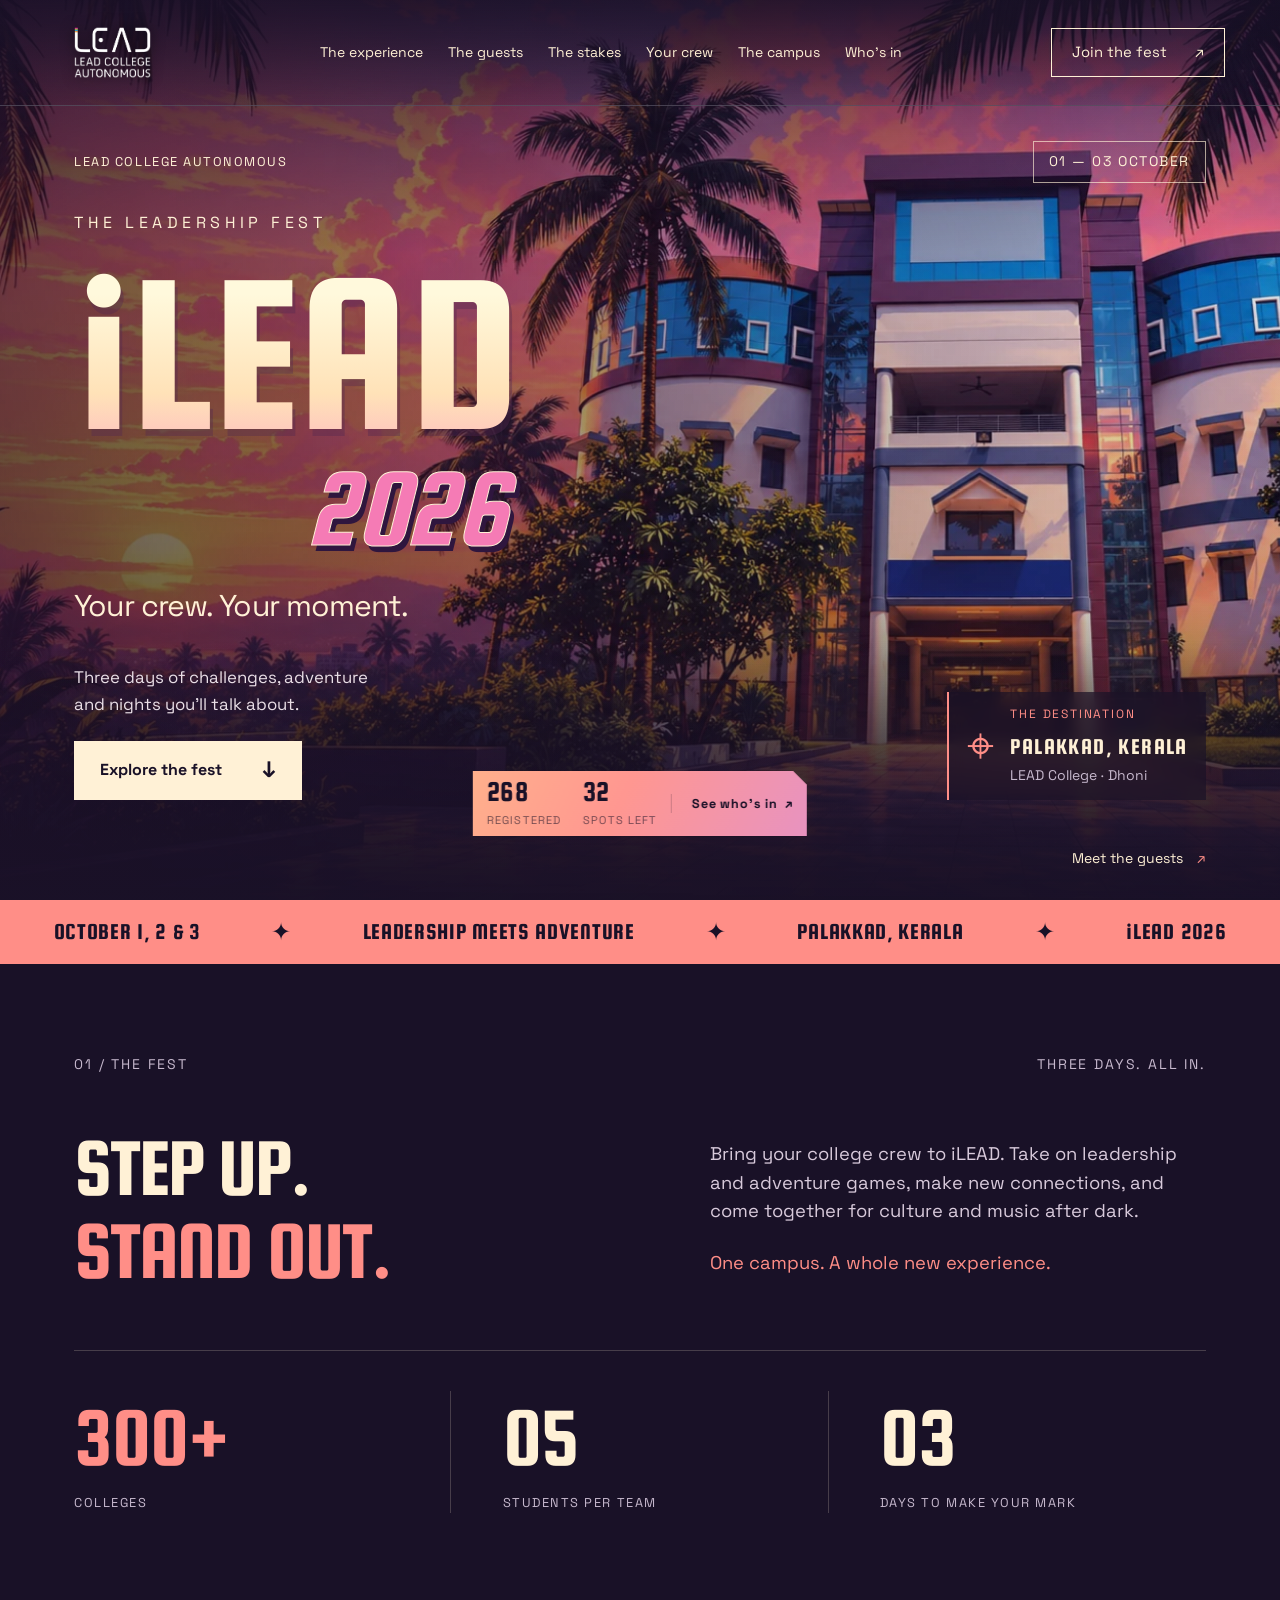
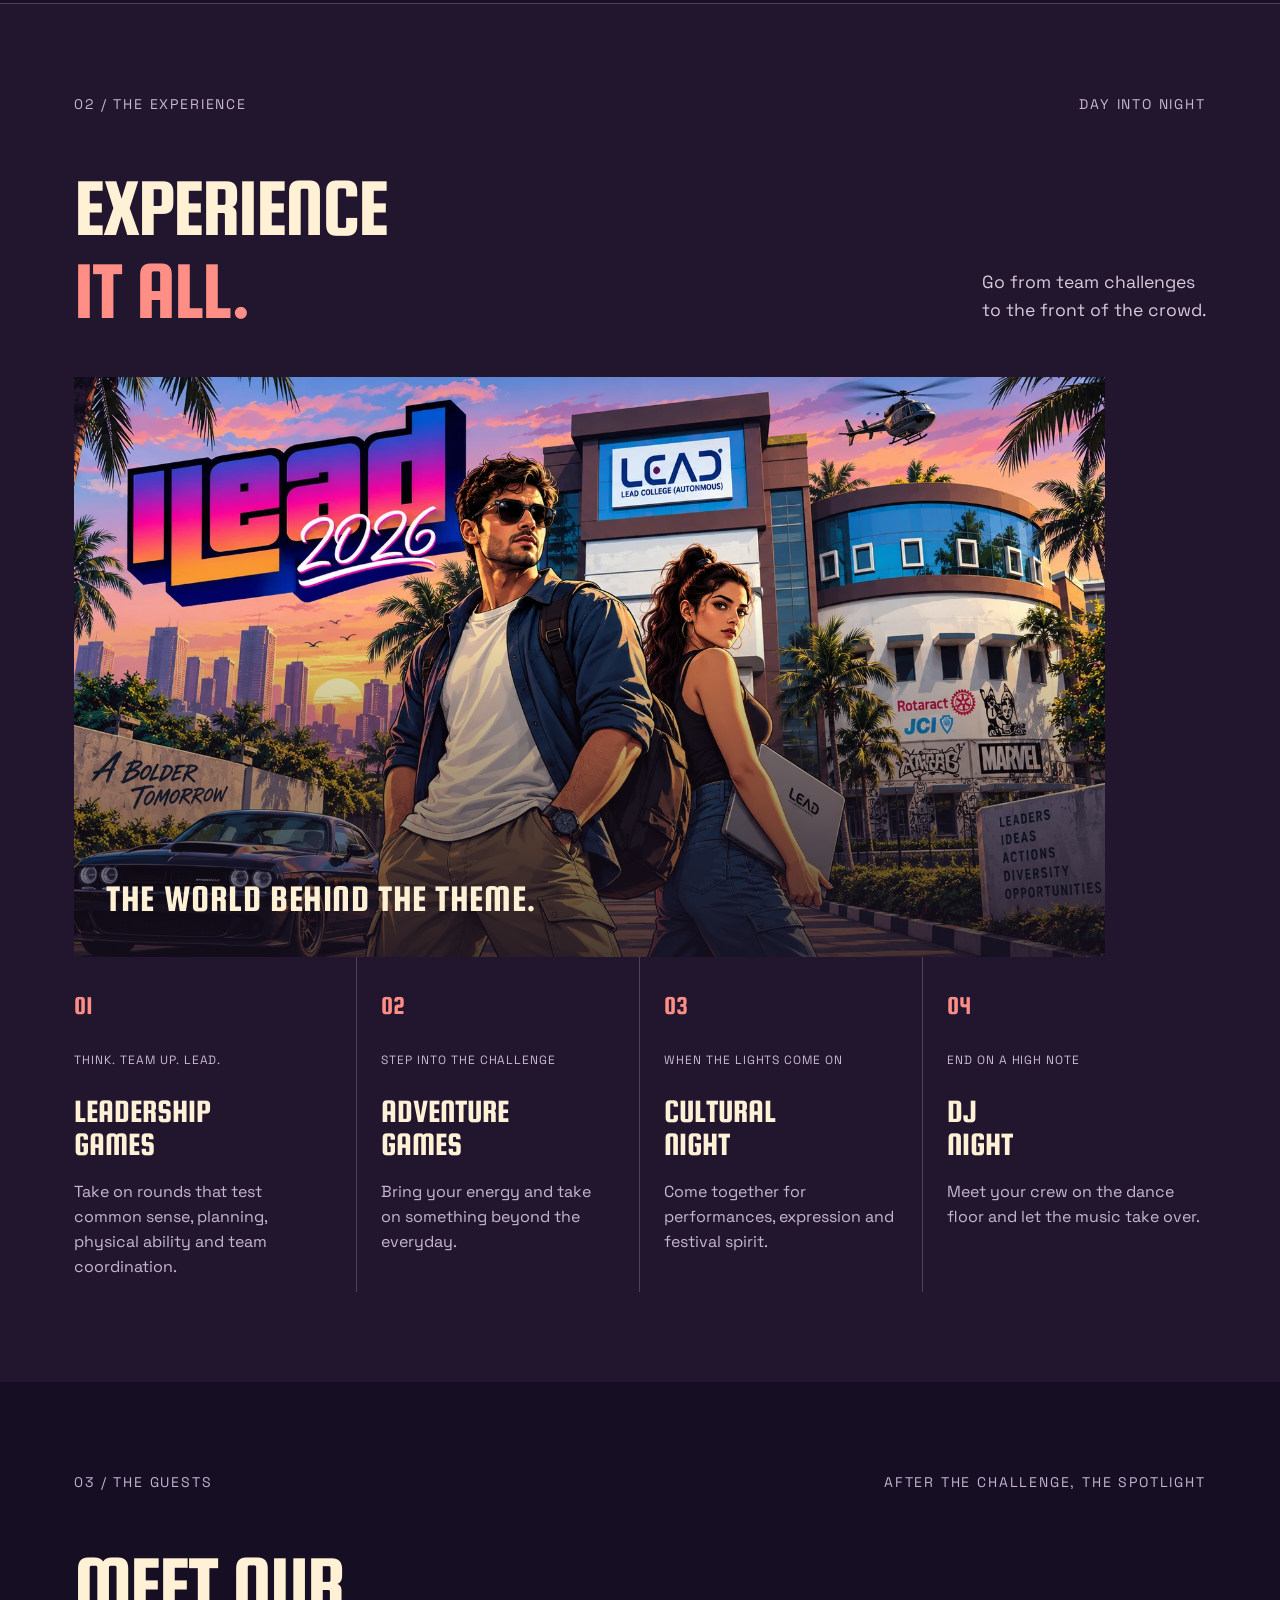
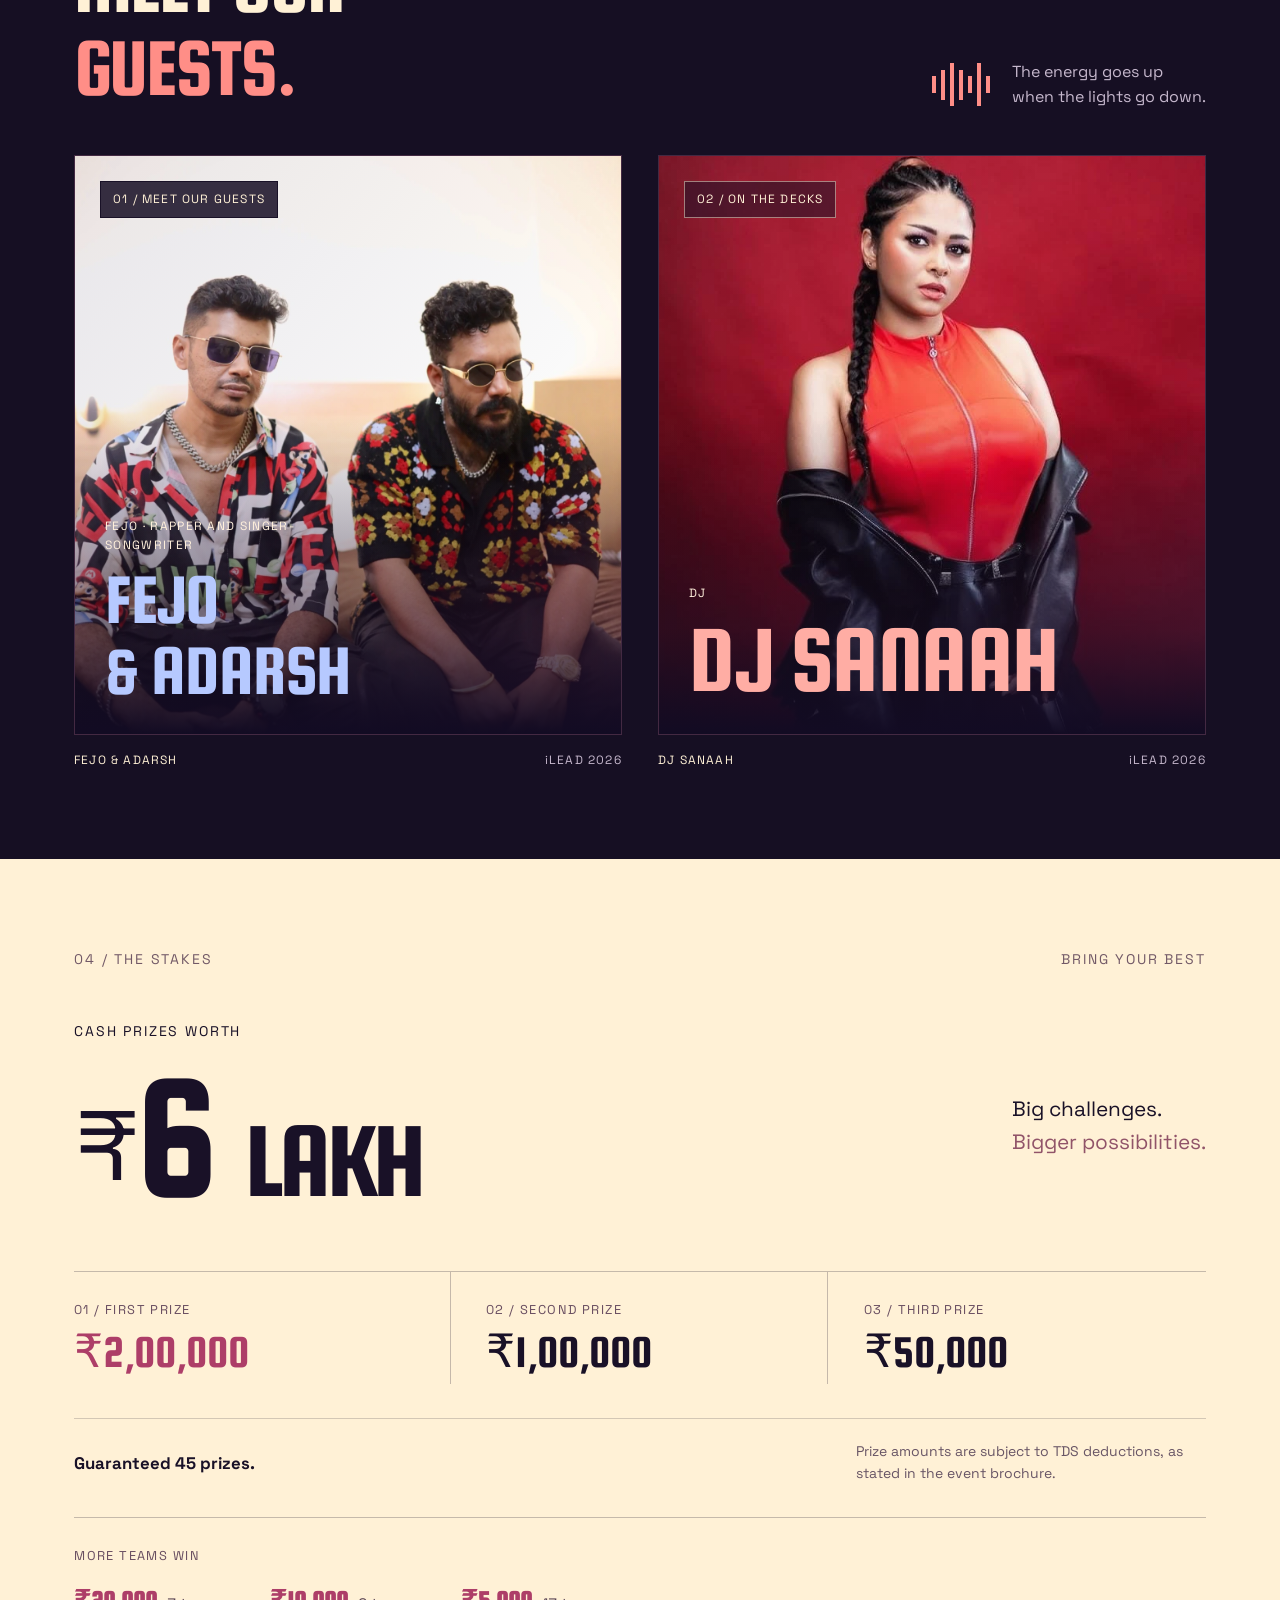
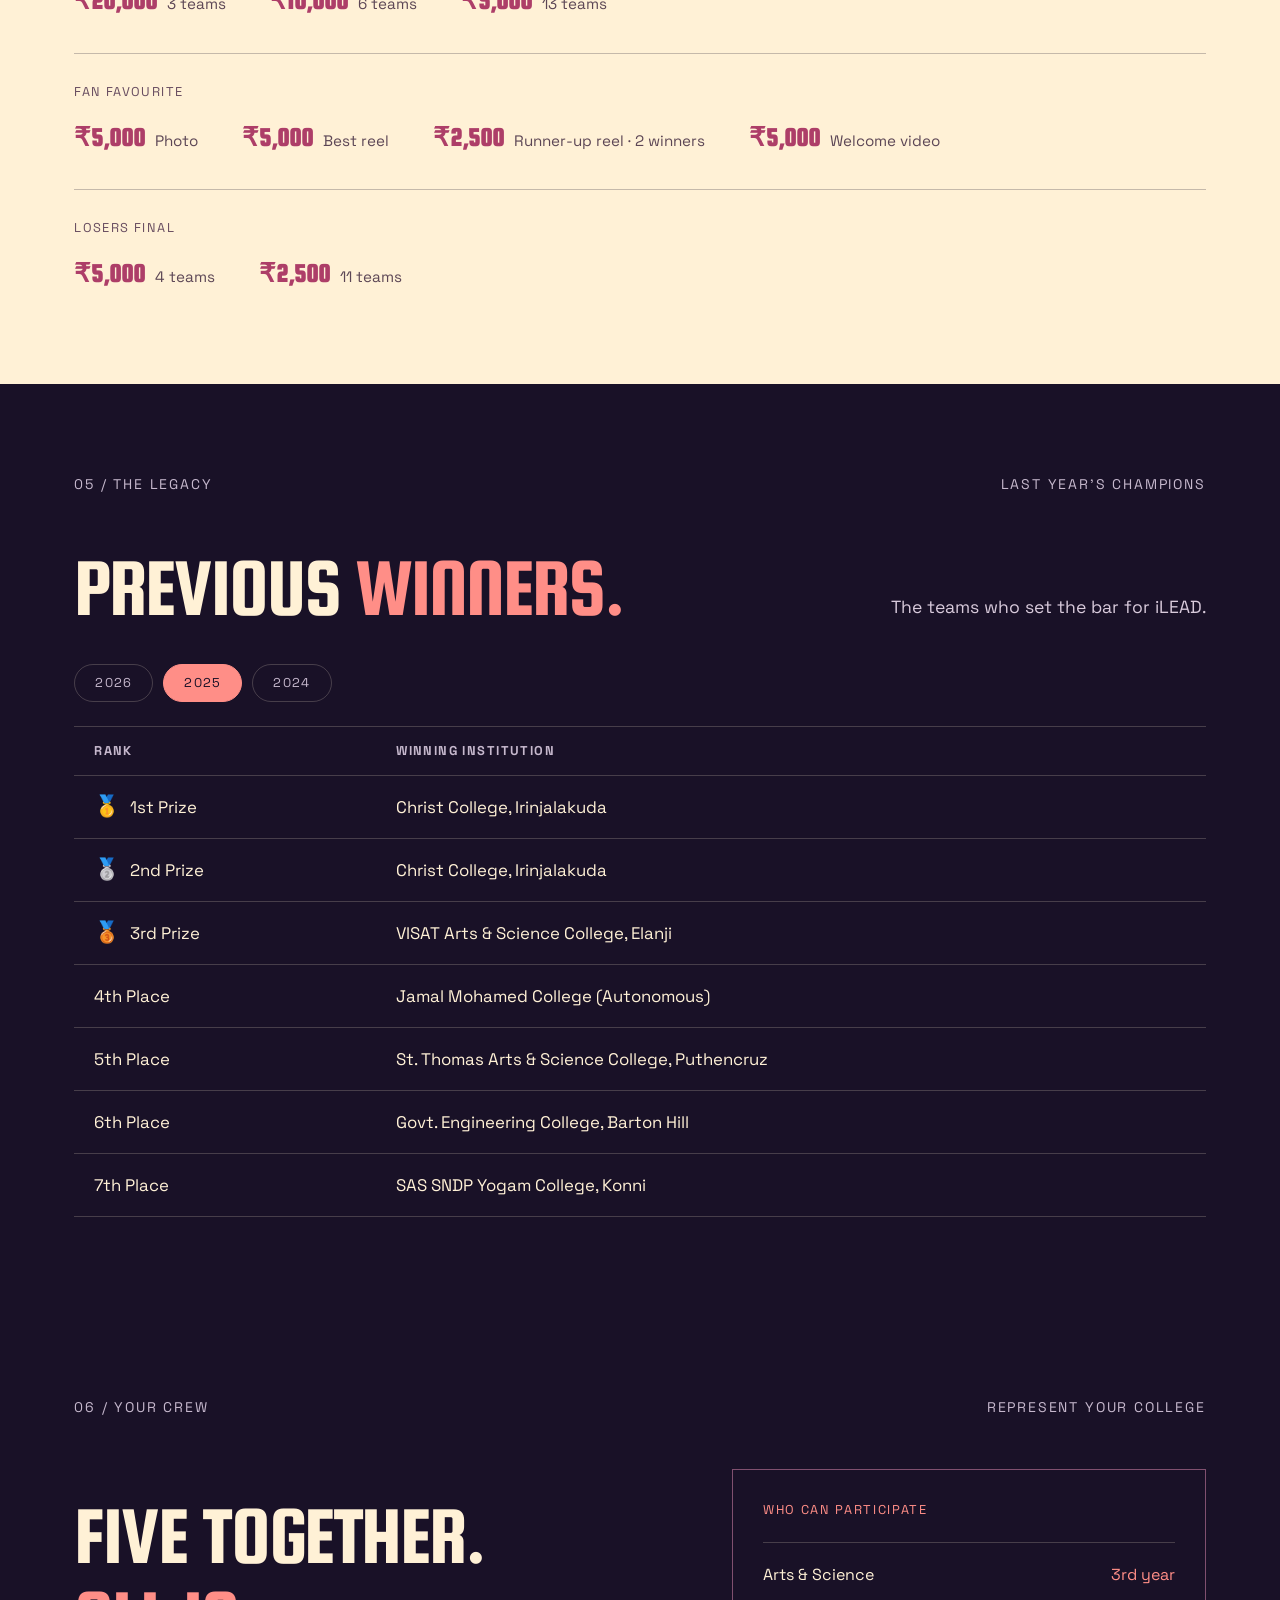
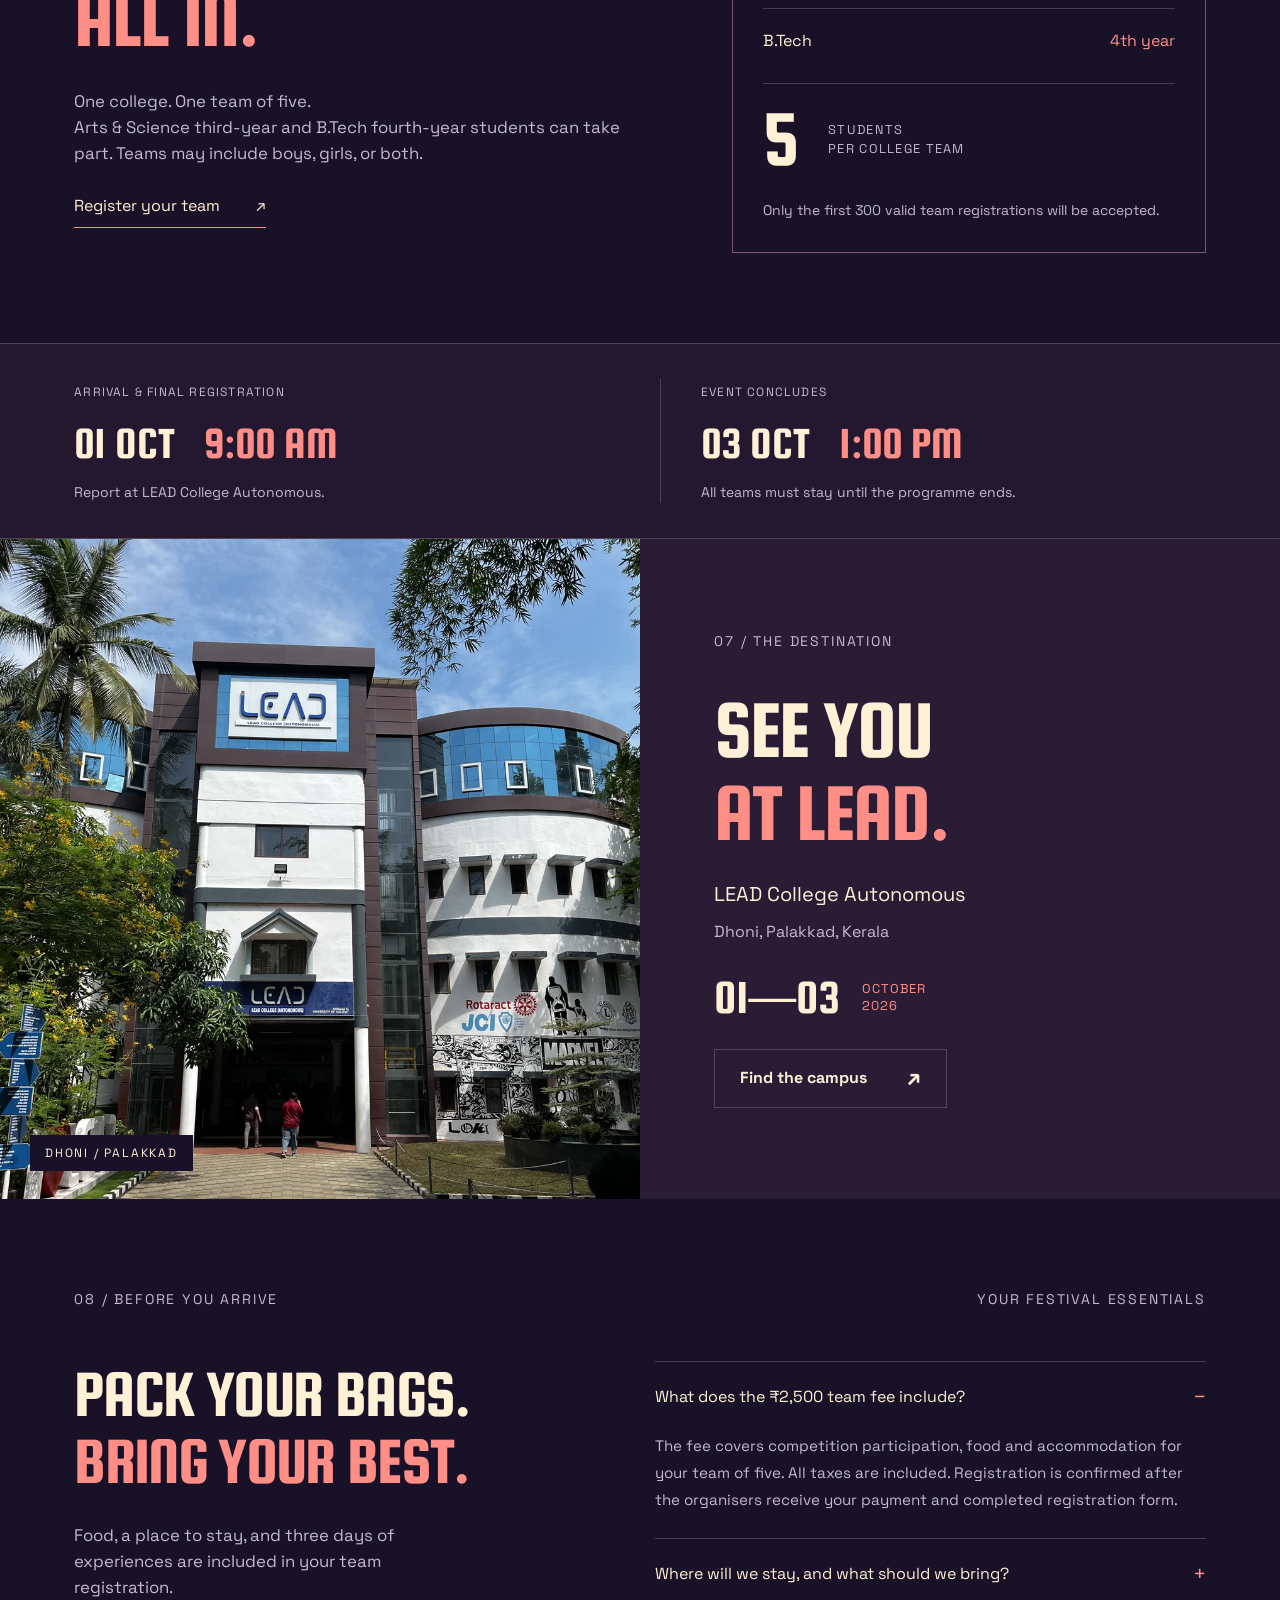
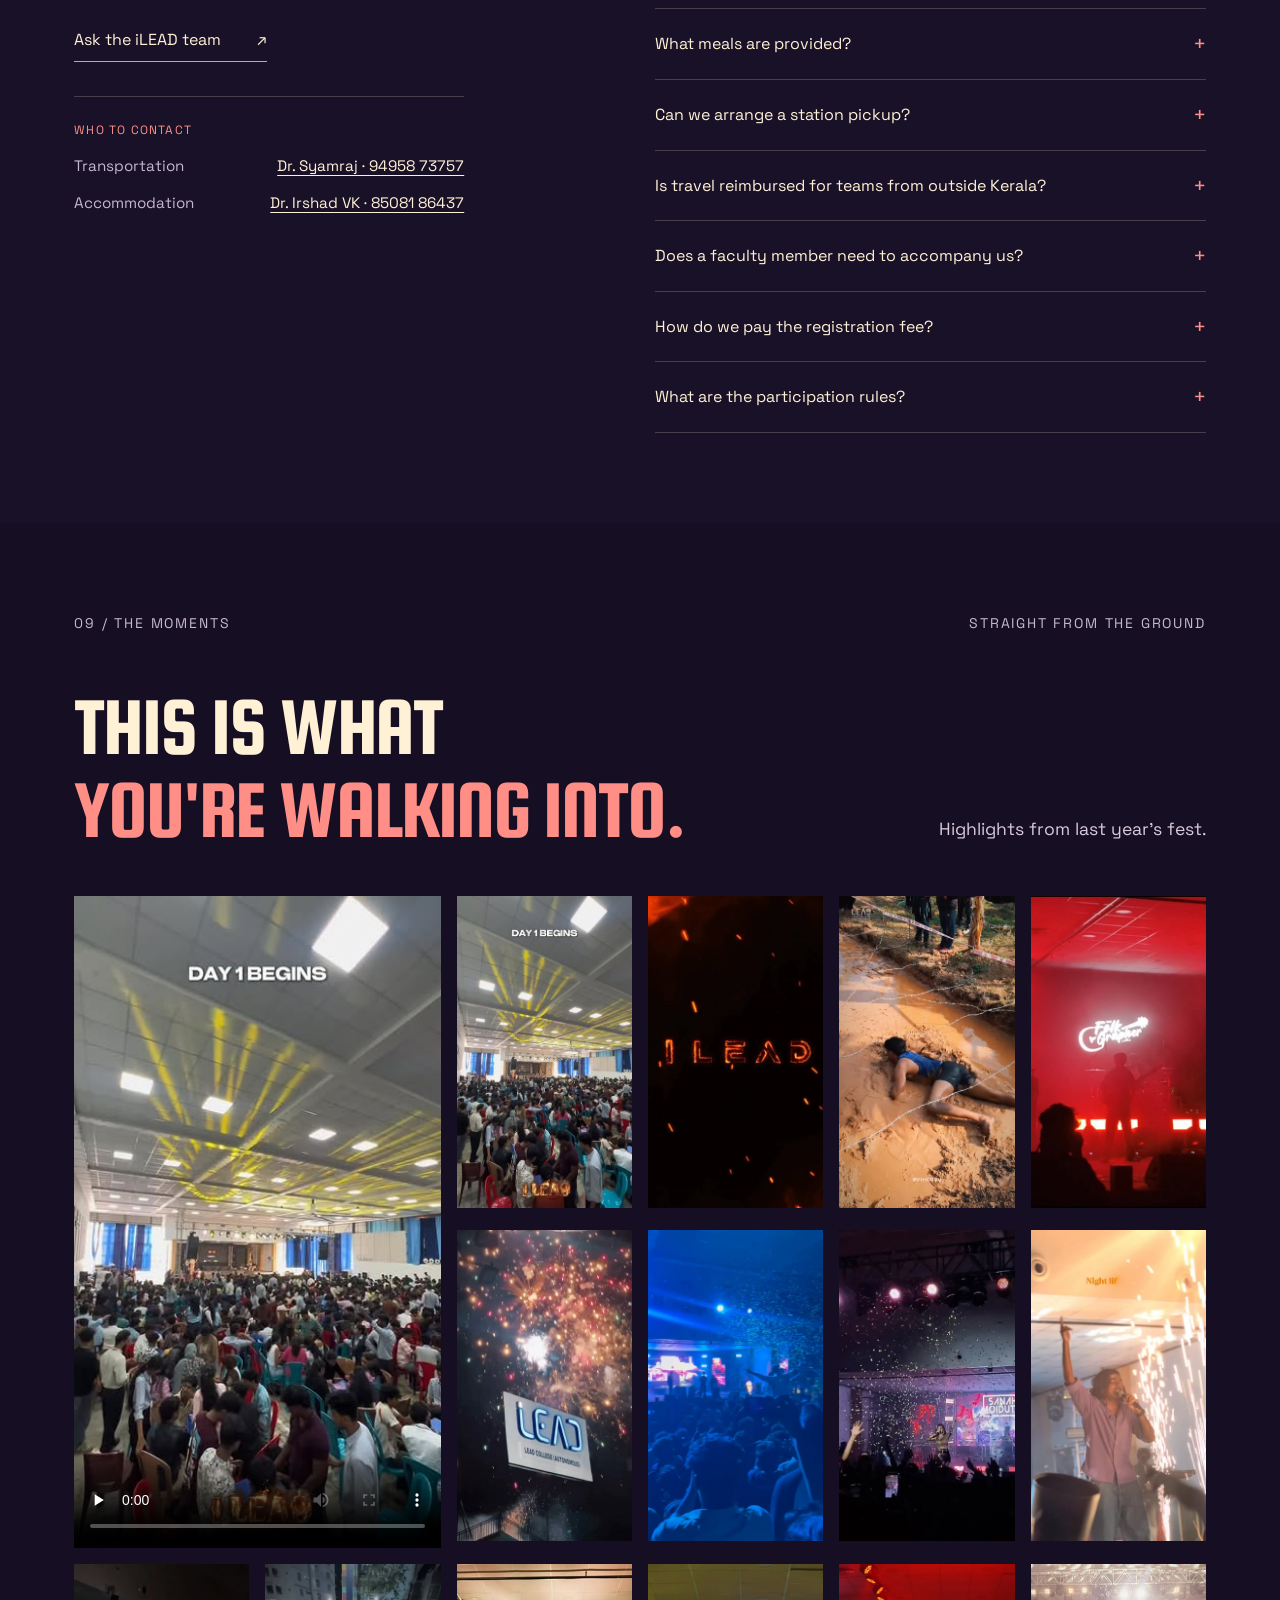
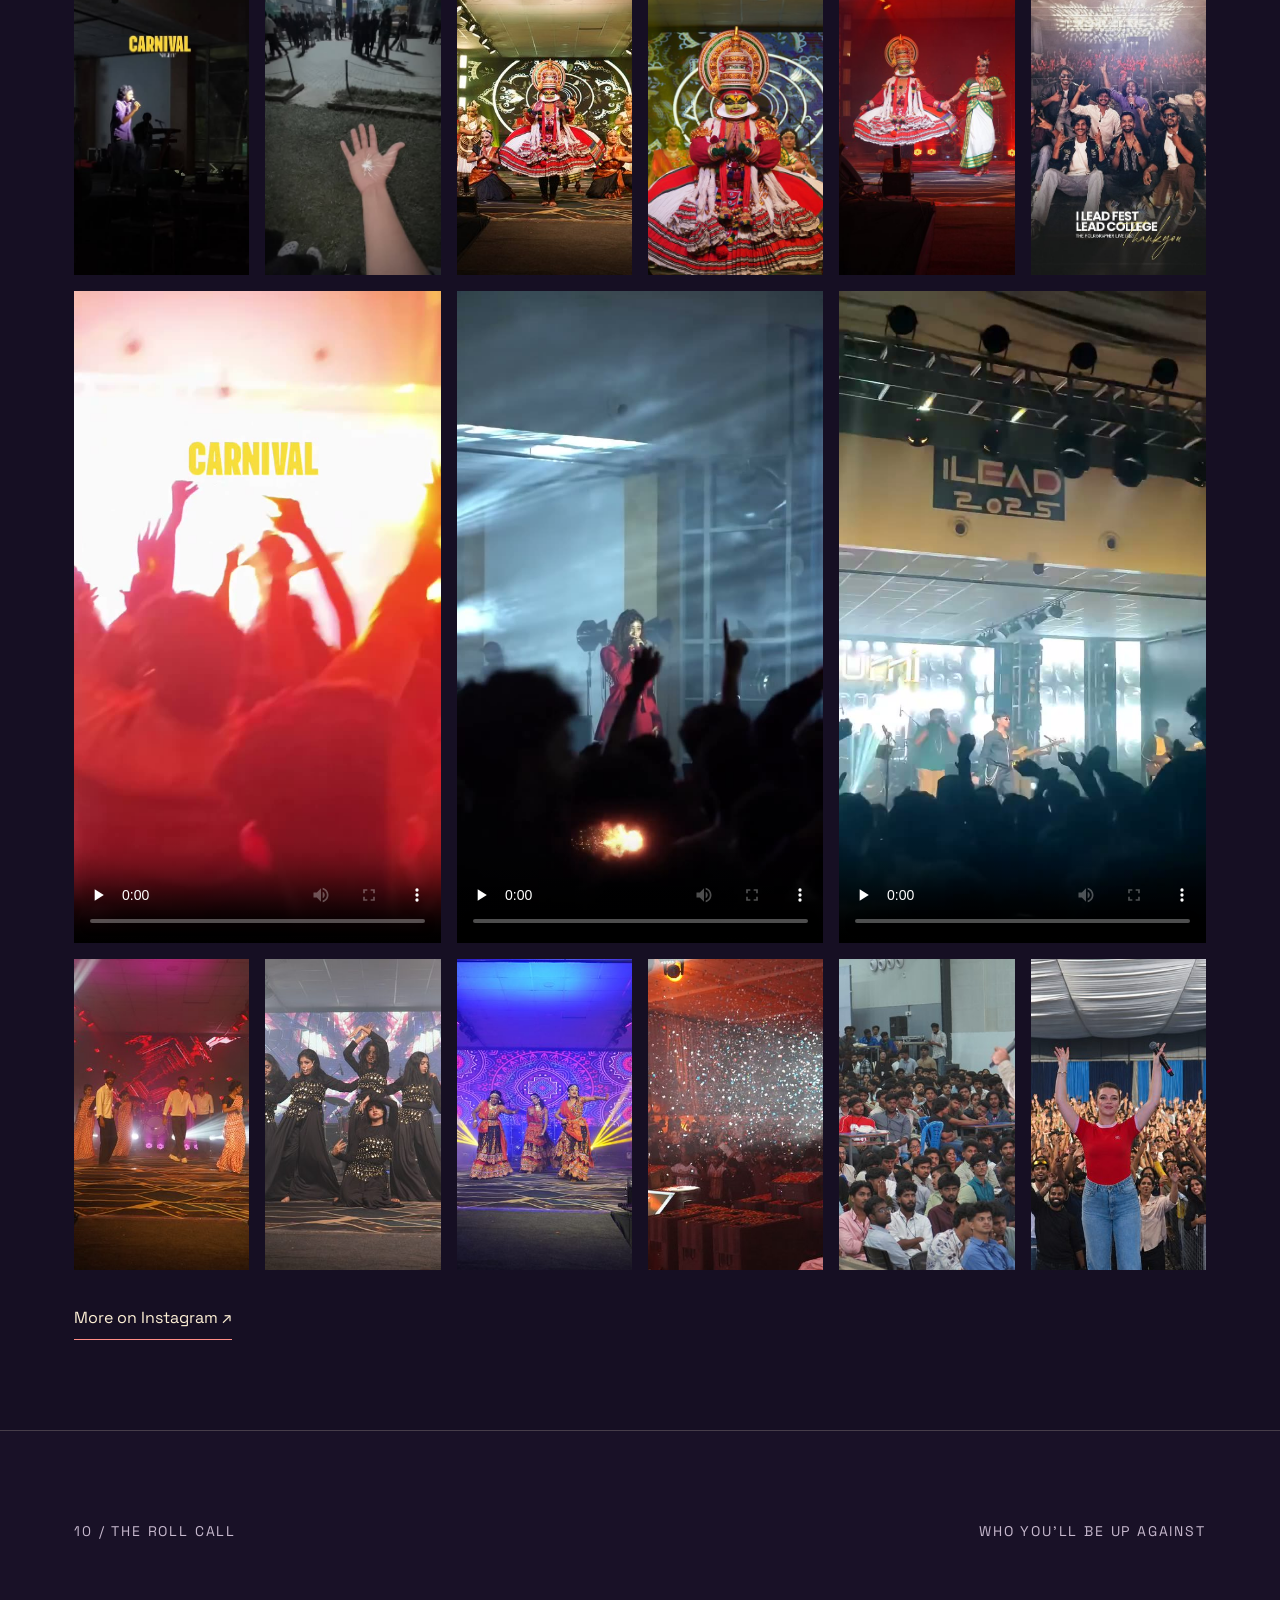
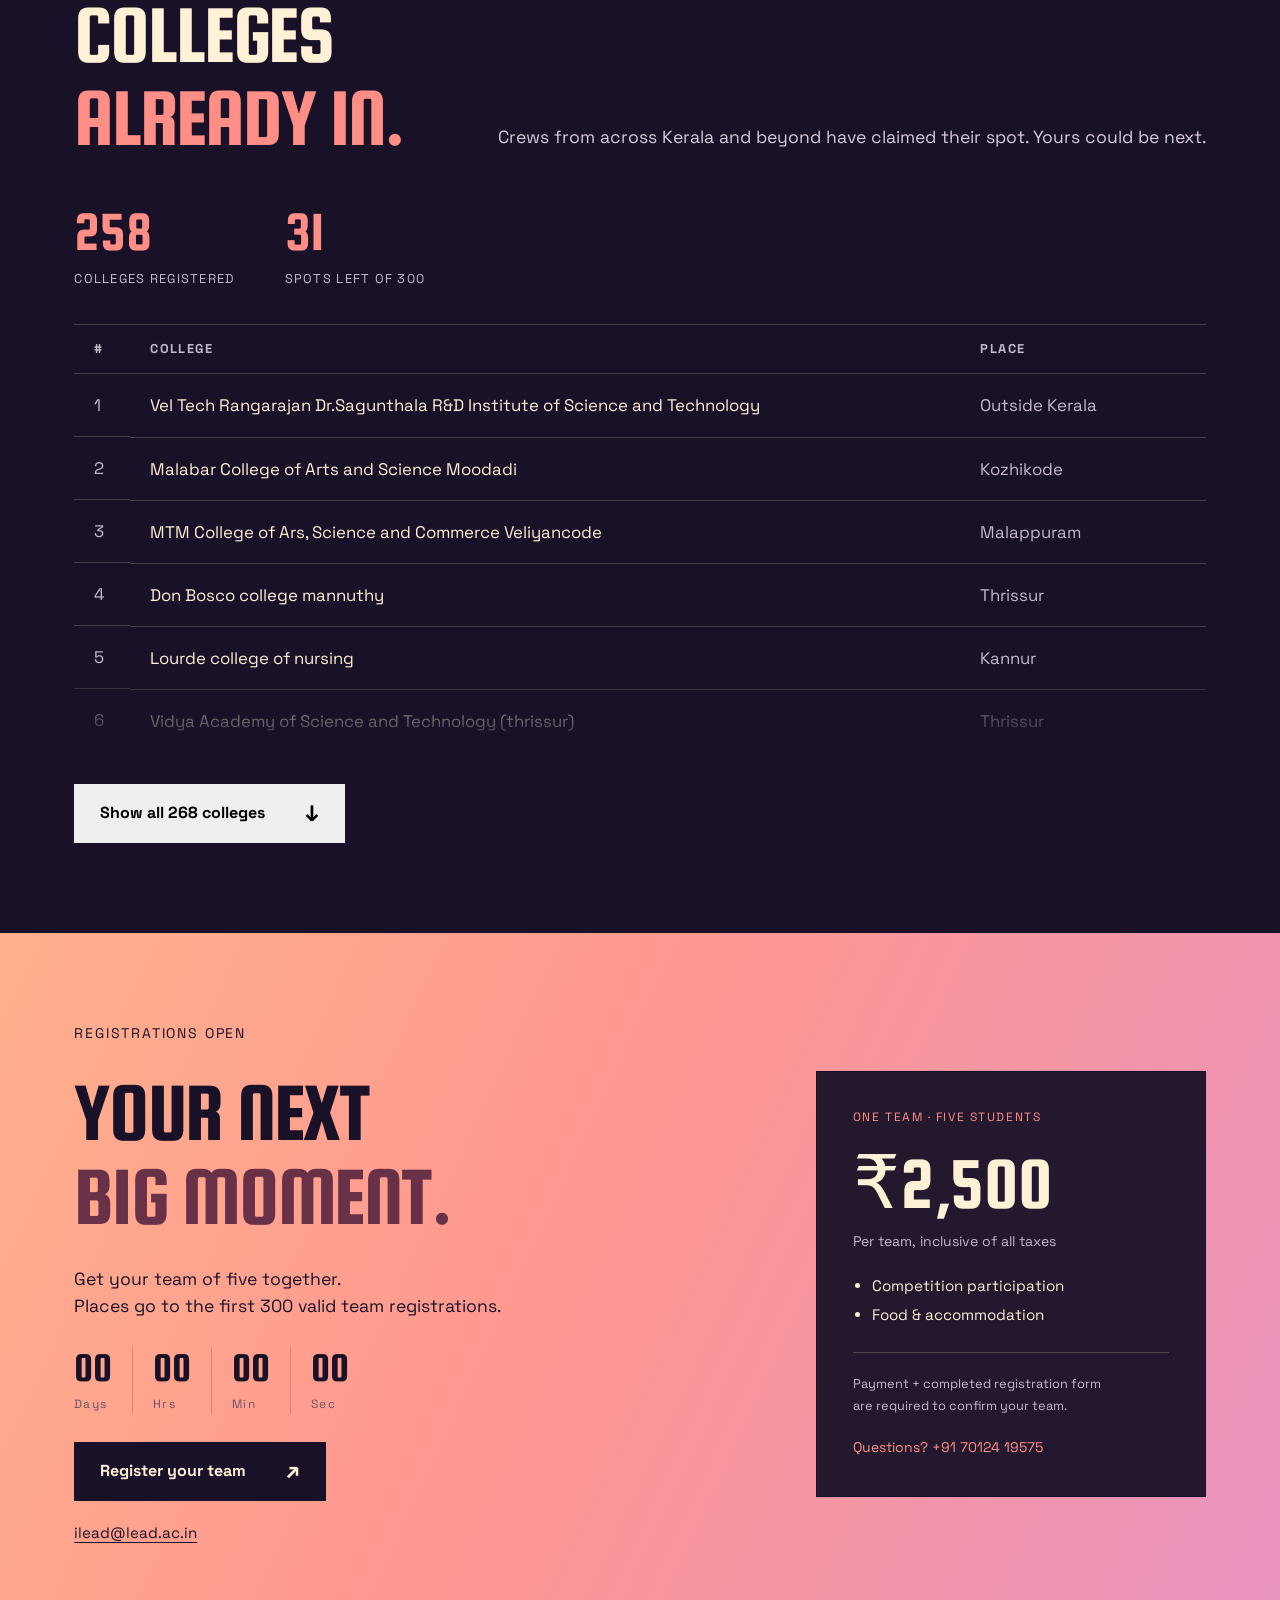
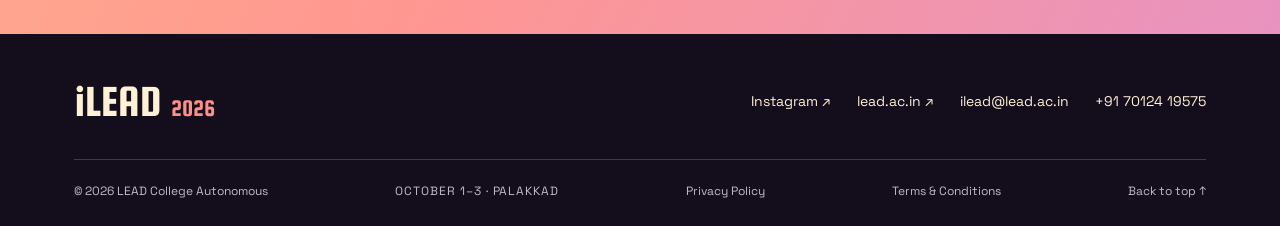
==== commit 4dbd0f31: "Update site (auto, registration sync) 2026-09-26T12:30:04Z" ====
--- a/index.html
+++ b/index.html
@@ -89,8 +89,8 @@
           <div><p class="hero-intro">Three days of challenges, adventure<br class="desktop-break"> and nights you’ll talk about.</p><a class="button button-cream" href="index.html#experience">Explore the fest <span aria-hidden="true">↓</span></a>
             <a class="hero-stat" data-depth href="index.html#registered-colleges" aria-label="See how many colleges have registered, and the full list">
               <div class="hero-stat-figures">
-                <div><strong><span data-count-to="266" id="hero-registered-count">0</span></strong><span class="hero-stat-label">Registered</span></div>
-                <div><strong><span data-count-to="34" id="hero-spots-left-count">0</span></strong><span class="hero-stat-label">Spots left</span></div>
+                <div><strong><span data-count-to="268" id="hero-registered-count">0</span></strong><span class="hero-stat-label">Registered</span></div>
+                <div><strong><span data-count-to="32" id="hero-spots-left-count">0</span></strong><span class="hero-stat-label">Spots left</span></div>
               </div>
               <span class="hero-stat-cta"><span class="cta-text">See who's in</span><span aria-hidden="true">↗</span></span>
             </a>
@@ -295,16 +295,16 @@
       <div class="section-kicker"><span>10 / THE ROLL CALL</span><span>WHO YOU'LL BE UP AGAINST</span></div>
       <div class="section-heading"><h2 id="registered-title">Colleges<br><em>already in.</em></h2><p>Crews from across Kerala and beyond have claimed their spot. Yours could be next.</p></div>
       <div class="registered-stats">
-        <div><strong><span data-count-to="266" id="section-registered-count">0</span></strong><span class="registered-stats-label">COLLEGES REGISTERED</span></div>
-        <div><strong><span data-count-to="34" id="section-spots-left-count">0</span></strong><span class="registered-stats-label">SPOTS LEFT OF 300</span></div>
+        <div><strong><span data-count-to="268" id="section-registered-count">0</span></strong><span class="registered-stats-label">COLLEGES REGISTERED</span></div>
+        <div><strong><span data-count-to="32" id="section-spots-left-count">0</span></strong><span class="registered-stats-label">SPOTS LEFT OF 300</span></div>
       </div>
       <div class="college-list" id="college-list">
         <table class="winners-table college-table">
           <thead><tr><th scope="col">#</th><th scope="col">College</th><th scope="col">Place</th></tr></thead>
-          <tbody id="college-table-body"><tr><td>1</td><td>Vel Tech Rangarajan Dr.Sagunthala R&amp;D Institute of Science and Technology</td><td>Outside Kerala</td></tr><tr><td>2</td><td>Malabar College of Arts and Science Moodadi</td><td>Kozhikode</td></tr><tr><td>3</td><td>MTM College of Ars, Science and Commerce Veliyancode</td><td>Malappuram</td></tr><tr><td>4</td><td>Don Bosco college mannuthy</td><td>Thrissur</td></tr><tr><td>5</td><td>Lourde college of nursing</td><td>Kannur</td></tr><tr><td>6</td><td>Vidya Academy of Science and Technology (thrissur)</td><td>Thrissur</td></tr><tr><td>7</td><td>Ahalia School Of Commerce And Mathematics</td><td>Palakkad</td></tr><tr><td>8</td><td>SRM institute of science and technology, Ktr.</td><td>Outside Kerala</td></tr><tr><td>9</td><td>Christian College Kattakada</td><td>Thiruvananthapuram</td></tr><tr><td>10</td><td>Sahrdaya College of Engineering</td><td>Thrissur</td></tr><tr><td>11</td><td>College of applied science Malampuzha</td><td>Palakkad</td></tr><tr><td>12</td><td>Sadhya arts and science college Wandoor</td><td>Malappuram</td></tr><tr><td>13</td><td>BJCSI Arts and Science College</td><td>Thiruvananthapuram</td></tr><tr><td>14</td><td>Safi Institute of Advanced Studies</td><td>Malappuram</td></tr><tr><td>15</td><td>St. Thomas College Palai (Autonomous)</td><td>Kottayam</td></tr><tr><td>16</td><td>Moulana Arts and Science college</td><td>Malappuram</td></tr><tr><td>17</td><td>St Thomas College(Autonomous), Thrissur</td><td>Thrissur</td></tr><tr><td>18</td><td>Paramekkavu College of Arts and Science</td><td>Thrissur</td></tr><tr><td>19</td><td>Muslim association college of arts and science</td><td>Thiruvananthapuram</td></tr><tr><td>20</td><td>VT Bhattathiripad College</td><td>Palakkad</td></tr><tr><td>21</td><td>Sri Krishna Arts and Science College</td><td>Outside Kerala</td></tr><tr><td>22</td><td>ITM College of Arts and Science Mayyil</td><td>Kannur</td></tr><tr><td>23</td><td>Jyothi Engineering College (Autonomous), Cheruthuruthy, Thrissur</td><td>Thrissur</td></tr><tr><td>24</td><td>MAMO College Manassery</td><td>Kozhikode</td></tr><tr><td>25</td><td>Rouzathul Uloom Arabic College</td><td>Kozhikode</td></tr><tr><td>26</td><td>Sethu institute of technology</td><td>Outside Kerala</td></tr><tr><td>27</td><td>CPA Collage of Global Studies Puthanathani</td><td>Malappuram</td></tr><tr><td>28</td><td>Marian college autonomous kuttikanam</td><td>Idukki</td></tr><tr><td>29</td><td>St joseph’s college</td><td>Outside Kerala</td></tr><tr><td>30</td><td>College of applied science (IHRD) vadakkencherry</td><td>Palakkad</td></tr><tr><td>31</td><td>Global institute of engineering and technology</td><td>Outside Kerala</td></tr><tr><td>32</td><td>Saranathan College of Engineering</td><td>Outside Kerala</td></tr><tr><td>33</td><td>Nilgiri college of arts and science thaloor (Autonomous )</td><td>Outside Kerala</td></tr><tr><td>34</td><td>LBS Institute of Technology for Women, Poojapura</td><td>Thiruvananthapuram</td></tr><tr><td>35</td><td>SRM institute of science and technology</td><td>Outside Kerala</td></tr><tr><td>36</td><td>FISAT</td><td>Ernakulam</td></tr><tr><td>37</td><td>Adi Shankara Institute of Engineering and Technology, </td><td>Ernakulam</td></tr><tr><td>38</td><td>Fathima Arts &amp;Science Collage Moothedath</td><td>Malappuram</td></tr><tr><td>39</td><td>AJ College of Science and Technology Thonnakkal</td><td>Thiruvananthapuram</td></tr><tr><td>40</td><td>Ahalia school of engineering and technology</td><td>Palakkad</td></tr><tr><td>41</td><td>Nehru Collage of Engineering and Research Centre</td><td>Thrissur</td></tr><tr><td>42</td><td>St.Thomas College of Engineering &amp; Technology, Sivapuram, Kannur</td><td>Kannur</td></tr><tr><td>43</td><td>MET Arts and Science College</td><td>Kozhikode</td></tr><tr><td>44</td><td>Vignan institute of technology and science</td><td>Outside Kerala</td></tr><tr><td>45</td><td>Mangalam College of Engineering, Ettumanoor</td><td>Kottayam</td></tr><tr><td>46</td><td>JDT Islam arts science college</td><td>Kozhikode</td></tr><tr><td>47</td><td>NSS College Ottapalam</td><td>Palakkad</td></tr><tr><td>48</td><td>Duxford college for advanced studies</td><td>Malappuram</td></tr><tr><td>49</td><td>Ideal Arts and Science College Cherppulssheri</td><td>Palakkad</td></tr><tr><td>50</td><td>Amity Global Business School Bangalore</td><td>Outside Kerala</td></tr><tr><td>51</td><td>Mar gregorios college of law</td><td>Thiruvananthapuram</td></tr><tr><td>52</td><td>Sri Sairam engineering college</td><td>Outside Kerala</td></tr><tr><td>53</td><td>PMST Arts and Science College Kundoor</td><td>Malappuram</td></tr><tr><td>54</td><td>Saintgits College of Engineering</td><td>Kottayam</td></tr><tr><td>55</td><td>Jamal Mohamad college</td><td>Outside Kerala</td></tr><tr><td>56</td><td>KR&#x27;s Sree Narayana College</td><td>Malappuram</td></tr><tr><td>57</td><td>Sree narayana college kollam</td><td>Kollam</td></tr><tr><td>58</td><td>Lourdes Matha Collage Of science and technology</td><td>Thiruvananthapuram</td></tr><tr><td>59</td><td>Vimal jyothi college of Engineering Kannur</td><td>Kannur</td></tr><tr><td>60</td><td>Cas nadhapuram IHRD</td><td>Kozhikode</td></tr><tr><td>61</td><td>MES Ponnani College</td><td>Malappuram</td></tr><tr><td>62</td><td>Mount seena College</td><td>Palakkad</td></tr><tr><td>63</td><td>Pazhassi Raja NSS COLLEGE MATTANUR</td><td>Kannur</td></tr><tr><td>64</td><td>Majlis Arts and Science College Autonomous</td><td>Malappuram</td></tr><tr><td>65</td><td>Carmel College of Engineering and Technology</td><td>Alappuzha</td></tr><tr><td>66</td><td>Sullamussalam Arabic College Areekode</td><td>Malappuram</td></tr><tr><td>67</td><td>St.xavier&#x27;s College for Women Autonomous Aluva</td><td>Ernakulam</td></tr><tr><td>68</td><td>Sree Buddha College of Engineering</td><td>Pathanamthitta</td></tr><tr><td>69</td><td>Vels University Pallavaram</td><td>Outside Kerala</td></tr><tr><td>70</td><td>Govt law college Thrissur</td><td>Thrissur</td></tr><tr><td>71</td><td>Peri Institute Of Technology</td><td>Outside Kerala</td></tr><tr><td>72</td><td>Yuvakshetra institute of management studies</td><td>Palakkad</td></tr><tr><td>73</td><td>MMS Arts &amp; Science College Malayinkeezhu</td><td>Thiruvananthapuram</td></tr><tr><td>74</td><td>Diginity College</td><td>Kozhikode</td></tr><tr><td>75</td><td>SES college, Sreekandapuram ,kannur</td><td>Kannur</td></tr><tr><td>76</td><td>Loyola Institute of Technology</td><td>Outside Kerala</td></tr><tr><td>77</td><td>Jamia Nadwiyya Arts Science College Edavanna</td><td>Malappuram</td></tr><tr><td>78</td><td>Sri C Achuthamenon Govt College,  Kuttanellur</td><td>Thrissur</td></tr><tr><td>79</td><td>Manikam Ramaswami College of Arts &amp; Science, Madurai, Tamilnadu</td><td>Outside Kerala</td></tr><tr><td>80</td><td>IMI Professional Studies</td><td>Outside Kerala</td></tr><tr><td>81</td><td>University college of engineering kariavattom</td><td>Thiruvananthapuram</td></tr><tr><td>82</td><td>St michael&#x27;s college cherthala</td><td>Alappuzha</td></tr><tr><td>83</td><td>AJK College of Arts and Science</td><td>Outside Kerala</td></tr><tr><td>84</td><td>Government College Malappuram</td><td>Malappuram</td></tr><tr><td>85</td><td>SRM institute of science and technology, Trichy</td><td>Outside Kerala</td></tr><tr><td>86</td><td>IES College of Engineering</td><td>Thrissur</td></tr><tr><td>87</td><td>MES Kalladi College Mannarkkad</td><td>Palakkad</td></tr><tr><td>88</td><td>Government Victoria College, Palakkad</td><td>Palakkad</td></tr><tr><td>89</td><td>SNGS Collage Pattambi</td><td>Palakkad</td></tr><tr><td>90</td><td>Vel tech multi tech Dr. Rengarajan Dr.sakunthala engineering collage</td><td>Outside Kerala</td></tr><tr><td>91</td><td>College of applied science chelakkara</td><td>Thrissur</td></tr><tr><td>92</td><td>Kristu Jyoti College of management and technology</td><td>Kottayam</td></tr><tr><td>93</td><td>Valia Koonambaikulathamma College of Engineering and Technology</td><td>Kollam</td></tr><tr><td>94</td><td>PSG College of Arts &amp; Science</td><td>Outside Kerala</td></tr><tr><td>95</td><td>Sree Sankara Vidhyapeetom College,Valayanchirangara</td><td>Ernakulam</td></tr><tr><td>96</td><td>Goverment collage Chittur</td><td>Palakkad</td></tr><tr><td>97</td><td>Blossom art&#x27;s and since college kondoty</td><td>Malappuram</td></tr><tr><td>98</td><td>Sanjivani University</td><td>Outside Kerala</td></tr><tr><td>99</td><td>National College</td><td>Thiruvananthapuram</td></tr><tr><td>100</td><td>Govt arts and science college perumbakkam chennai - 600131</td><td>Outside Kerala</td></tr><tr><td>101</td><td>College of engineering Aranmula</td><td>Pathanamthitta</td></tr><tr><td>102</td><td>St.Joseph College of Engineering</td><td>Outside Kerala</td></tr><tr><td>103</td><td>Vidya Academy of Science and Technology Technical Campus</td><td>Thiruvananthapuram</td></tr><tr><td>104</td><td>RVS College of Art and Science,Sulur</td><td>Outside Kerala</td></tr><tr><td>105</td><td>Bishop Vayalil Memorial Holycross College Cherpunkal</td><td>Kottayam</td></tr><tr><td>106</td><td>Rajadhani Institute of Science and Technology</td><td>Palakkad</td></tr><tr><td>107</td><td>Aspire College Thrithala</td><td>Palakkad</td></tr><tr><td>108</td><td>Bharathamatha College of Arts and Science, Kozhinjampara</td><td>Palakkad</td></tr><tr><td>109</td><td>College of applied science ,adoor</td><td>Pathanamthitta</td></tr><tr><td>110</td><td>K. J. Somaiya Institute of Technology</td><td>Outside Kerala</td></tr><tr><td>111</td><td>Al Shifa College of Arts and Science</td><td>Malappuram</td></tr><tr><td>112</td><td>Nirmala College of Engineering</td><td>Thrissur</td></tr><tr><td>113</td><td>Newman College Thodupuzha</td><td>Idukki</td></tr><tr><td>114</td><td>SAFA COLLEGE of arts and science</td><td>Malappuram</td></tr><tr><td>115</td><td>Ccsit palakkad</td><td>Palakkad</td></tr><tr><td>116</td><td>Government Engineering College Thrissur</td><td>Thrissur</td></tr><tr><td>117</td><td>Sree sankara Vidyapeetom college</td><td>Thiruvananthapuram</td></tr><tr><td>118</td><td>Sivaji college of engineering and technology</td><td>Thiruvananthapuram</td></tr><tr><td>119</td><td>Government Engineering College Idukki</td><td>Idukki</td></tr><tr><td>120</td><td>Yenepoya Institute of Arts, Science, Management &amp; commerce</td><td>Outside Kerala</td></tr><tr><td>121</td><td>SRM Institue Of Science And Technology Tiruchirappalli</td><td>Outside Kerala</td></tr><tr><td>122</td><td>Sankara college of science and commerce</td><td>Outside Kerala</td></tr><tr><td>123</td><td>Pristine Valley College of arts and sciences</td><td>Malappuram</td></tr><tr><td>124</td><td>M.A.M school of engineering</td><td>Outside Kerala</td></tr><tr><td>125</td><td>T.K.M College of Arts and Science</td><td>Kollam</td></tr><tr><td>126</td><td>Ethiraj College For Women (Autonomous)</td><td>Outside Kerala</td></tr><tr><td>127</td><td>Educos Arts and Science College Kuttiady</td><td>Kozhikode</td></tr><tr><td>128</td><td>Siena college of professional studies</td><td>Ernakulam</td></tr><tr><td>129</td><td>Mother Theresa College Nellikad,  Kattakada ,  Trivandrum</td><td>Thiruvananthapuram</td></tr><tr><td>130</td><td>CHMKM Govt College Koduvally</td><td>Kozhikode</td></tr><tr><td>131</td><td>Sree Narayana Collage,  Alathur</td><td>Palakkad</td></tr><tr><td>132</td><td>The American college</td><td>Outside Kerala</td></tr><tr><td>133</td><td>Cusat</td><td>Ernakulam</td></tr><tr><td>134</td><td>Vivekananda vision arts and science college,VGI, Thiruvallur dist,TN</td><td>Outside Kerala</td></tr><tr><td>135</td><td>Mar Thoma College Thiruvalla</td><td>Kottayam</td></tr><tr><td>136</td><td>De Paul Institute of Science and Technology Angama6</td><td>Ernakulam</td></tr><tr><td>137</td><td>Rajadhani Institute of Engineering and Technology</td><td>Thiruvananthapuram</td></tr><tr><td>138</td><td>Ccsit Malappuram</td><td>Malappuram</td></tr><tr><td>139</td><td>Govt college, mananthavady</td><td>Wayanad</td></tr><tr><td>140</td><td>Nehru Collage of Architecture</td><td>Palakkad</td></tr><tr><td>141</td><td>School of Engineering Technology, Sanjivani University</td><td>Outside Kerala</td></tr><tr><td>142</td><td>Amal Jyothi College Of Engineering</td><td>Kottayam</td></tr><tr><td>143</td><td>LBS College of Engineering, Kasargod</td><td>Kasaragod</td></tr><tr><td>144</td><td>CSI Nursing College, Madurai</td><td>Outside Kerala</td></tr><tr><td>145</td><td>LEAD ST.Thomas college konni, thavalappara</td><td>Pathanamthitta</td></tr><tr><td>146</td><td>Aj institute of engineering and technology</td><td>Outside Kerala</td></tr><tr><td>147</td><td>KG College of Arts &amp; Science</td><td>Outside Kerala</td></tr><tr><td>148</td><td>Government college perigome</td><td>Kannur</td></tr><tr><td>149</td><td>KMO Arts and Science</td><td>Kozhikode</td></tr><tr><td>150</td><td>Sahodaran Ayyappan smaraka SNDP Yogam college konni</td><td>Pathanamthitta</td></tr><tr><td>151</td><td>Cooperative arts and science college madayi</td><td>Kannur</td></tr><tr><td>152</td><td>Atria Institute of Technology</td><td>Outside Kerala</td></tr><tr><td>153</td><td>Hindustan</td><td>Outside Kerala</td></tr><tr><td>154</td><td>Jai Bharath College of Management and Engineering Technology</td><td>Ernakulam</td></tr><tr><td>155</td><td>NSS College Nemmara</td><td>Palakkad</td></tr><tr><td>156</td><td>Anvarul Islam Arabic College,  Kuniyil</td><td>Malappuram</td></tr><tr><td>157</td><td>Royal College of engineering and technology</td><td>Thrissur</td></tr><tr><td>158</td><td>Chinmaya Arts &amp; Science College For Women</td><td>Kannur</td></tr><tr><td>159</td><td>St. Gregorios college, kottarakkara</td><td>Kollam</td></tr><tr><td>160</td><td>Rajadhani institute of hotel management and catering technology BHMCT</td><td>Thiruvananthapuram</td></tr><tr><td>161</td><td>A.C. Kunhimon Haji Memorial ICA College Thozhiyoor</td><td>Thrissur</td></tr><tr><td>162</td><td>Pk das liberal arts and science college</td><td>Palakkad</td></tr><tr><td>163</td><td>Hi tech arts and science college vattoli</td><td>Kozhikode</td></tr><tr><td>164</td><td>Dhanalakshimi srinivasan engineering college (autonomous)</td><td>Outside Kerala</td></tr><tr><td>165</td><td>Collage of Applied Science Attapadi</td><td>Palakkad</td></tr><tr><td>166</td><td>Government college Mokeri</td><td>Kozhikode</td></tr><tr><td>167</td><td>Tharananellur arts and science college</td><td>Thrissur</td></tr><tr><td>168</td><td>Amal College of Advanced Studies , Nilambur</td><td>Malappuram</td></tr><tr><td>169</td><td>Sree Kerala Varma College,  Thrissur</td><td>Thrissur</td></tr><tr><td>170</td><td>St Alberts College (Autonomous)</td><td>Ernakulam</td></tr><tr><td>171</td><td>MSTM Arts and Science College</td><td>Malappuram</td></tr><tr><td>172</td><td>Ilahia College of Engineering and Technology</td><td>Ernakulam</td></tr><tr><td>173</td><td>A.V. Abdurahiman Haji Arts and Science College</td><td>Kozhikode</td></tr><tr><td>174</td><td>Sahrdaya college of advanced studies</td><td>Thrissur</td></tr><tr><td>175</td><td>SRM TRP Engineering College</td><td>Outside Kerala</td></tr><tr><td>176</td><td>Mercy College Palakkad</td><td>Palakkad</td></tr><tr><td>177</td><td>Ihrd cas kundara</td><td>Kollam</td></tr><tr><td>178</td><td>Assumption college , Changanacherry</td><td>Kottayam</td></tr><tr><td>179</td><td>Govt Arts and Science College Nilambur</td><td>Malappuram</td></tr><tr><td>180</td><td>College of Applied Science Kottarakkara</td><td>Kollam</td></tr><tr><td>181</td><td>Mores College of Arts and Science</td><td>Kozhikode</td></tr><tr><td>182</td><td>College of Engineering Kottarakkara</td><td>Kollam</td></tr><tr><td>183</td><td>SD college</td><td>Alappuzha</td></tr><tr><td>184</td><td>Providence college of Engineering</td><td>Alappuzha</td></tr><tr><td>185</td><td>DePaul college, Mysore</td><td>Outside Kerala</td></tr><tr><td>186</td><td>Mohandas College of Engineering and Technology</td><td>Thiruvananthapuram</td></tr><tr><td>187</td><td>SNS College of Technology</td><td>Outside Kerala</td></tr><tr><td>188</td><td>John Cox Memorial CSI Institute Of Technology</td><td>Thiruvananthapuram</td></tr><tr><td>189</td><td>Mannam NSS College Anchal Kollam</td><td>Kollam</td></tr><tr><td>190</td><td>PVS College of Arts and Science,  Pantheerankavu</td><td>Kozhikode</td></tr><tr><td>191</td><td>Nobel women&#x27;s collage manjeri</td><td>Malappuram</td></tr><tr><td>192</td><td>St. Mary’s College of Commerce and Management Studies,  Thuruthiply</td><td>Ernakulam</td></tr><tr><td>193</td><td>MPMM SN Trusts College Shoranur</td><td>Palakkad</td></tr><tr><td>194</td><td>M G College Iritty</td><td>Kannur</td></tr><tr><td>195</td><td>College of Applied Science IHRD Calicut</td><td>Kozhikode</td></tr><tr><td>196</td><td>University college of engineering, Thodupuzha</td><td>Idukki</td></tr><tr><td>197</td><td>Amrita Vishwa Vidhyapeetam Kochi</td><td>Ernakulam</td></tr><tr><td>198</td><td>University Institute of Technology</td><td>Alappuzha</td></tr><tr><td>199</td><td>Anugraha institute of social science college</td><td>Outside Kerala</td></tr><tr><td>200</td><td>Mannam Memorial N S S College,Konni</td><td>Pathanamthitta</td></tr><tr><td>201</td><td>Chinmaya College of Art Commerce &amp; Science Thrippunitura</td><td>Ernakulam</td></tr><tr><td>202</td><td>Marthoma college of science and technology ayoor</td><td>Kollam</td></tr><tr><td>203</td><td>Madurai Kamarajar University College</td><td>Outside Kerala</td></tr><tr><td>204</td><td>St John&#x27;s Anchal</td><td>Kollam</td></tr><tr><td>205</td><td>Govt arts and science college meenchanda,calicut</td><td>Kozhikode</td></tr><tr><td>206</td><td>College of Engineering Muttathara</td><td>Thiruvananthapuram</td></tr><tr><td>207</td><td>Sri Vidya College of Engineering and Technology</td><td>Outside Kerala</td></tr><tr><td>208</td><td>Annai College of Arts and Science Kovilachery,  Kumbakonam.</td><td>Outside Kerala</td></tr><tr><td>209</td><td>Bishops Heber College</td><td>Outside Kerala</td></tr><tr><td>210</td><td>South Park Institute of Hotel Management</td><td>Thiruvananthapuram</td></tr><tr><td>211</td><td>GEMS Arts&amp;science college Ramapuram</td><td>Malappuram</td></tr><tr><td>212</td><td>Minority Arts and Scienee College Vattaparamba</td><td>Palakkad</td></tr><tr><td>213</td><td>Iss Arts and Science College Ponniyakurushi</td><td>Malappuram</td></tr><tr><td>214</td><td>Mar chrysostom college</td><td>Pathanamthitta</td></tr><tr><td>215</td><td>Bishop Jerome Institute</td><td>Kollam</td></tr><tr><td>216</td><td>Ernad Knowledge city</td><td>Malappuram</td></tr><tr><td>217</td><td>Nobel College of Arts and Science</td><td>Outside Kerala</td></tr><tr><td>218</td><td>Govt Arts and science college karunagapally</td><td>Kollam</td></tr><tr><td>219</td><td>Sullamussalam science college</td><td>Malappuram</td></tr><tr><td>220</td><td>ST Joseph&#x27;s Autonomous college Devagiri</td><td>Kozhikode</td></tr><tr><td>221</td><td>K S Rangaswamy college of arts and science autonomous, tiruchengode, namakkal</td><td>Outside Kerala</td></tr><tr><td>222</td><td>NSS College Manjeri</td><td>Malappuram</td></tr><tr><td>223</td><td>Baithul izza arts and science college</td><td>Kozhikode</td></tr><tr><td>224</td><td>Avvm sri pushpam college</td><td>Outside Kerala</td></tr><tr><td>225</td><td>IMI Law College</td><td>Outside Kerala</td></tr><tr><td>226</td><td>Govt arts and science college kozhinjampara</td><td>Palakkad</td></tr><tr><td>227</td><td>The MDT hindu college, tirunelveli</td><td>Outside Kerala</td></tr><tr><td>228</td><td>st. Mother Theresa Engineering College</td><td>Outside Kerala</td></tr><tr><td>229</td><td>College of Engineering Adoor</td><td>Pathanamthitta</td></tr><tr><td>230</td><td>Koshys institute of management studies</td><td>Outside Kerala</td></tr><tr><td>231</td><td>Sree Sowdambika College of Engineering</td><td>Outside Kerala</td></tr><tr><td>232</td><td>Vallal P.T Lee Chengalvaraya Naicker Arts &amp; Science College</td><td>Outside Kerala</td></tr><tr><td>233</td><td>Markaz Arts and Science College Athavanad</td><td>Malappuram</td></tr><tr><td>234</td><td>St Francis degree college</td><td>Outside Kerala</td></tr><tr><td>235</td><td>Mother Arts and Science College Peruvallur</td><td>Thrissur</td></tr><tr><td>236</td><td>V.O.Chidambaram college, Thoothukudi.</td><td>Outside Kerala</td></tr><tr><td>237</td><td>Muthayammal college of engineering</td><td>Outside Kerala</td></tr><tr><td>238</td><td>CM College of Arts and Science Nadavayal</td><td>Wayanad</td></tr><tr><td>239</td><td>College of Engineering Perumon</td><td>Kollam</td></tr><tr><td>240</td><td>Sri S.Ramasamy Naidu Memorial College</td><td>Outside Kerala</td></tr><tr><td>241</td><td>Jayasree Arts and science college pulpally</td><td>Wayanad</td></tr><tr><td>242</td><td>SACS MAVMM Engineering college</td><td>Outside Kerala</td></tr><tr><td>243</td><td>Holy Cross Institute of Management and Technology</td><td>Kozhikode</td></tr><tr><td>244</td><td>MES Arts and Science</td><td>Malappuram</td></tr><tr><td>245</td><td>Arulmigu arthanareeswarar arts and science college</td><td>Outside Kerala</td></tr><tr><td>246</td><td>Emmanuel College Vazhichal Kudapanamoodu P O</td><td>Thiruvananthapuram</td></tr><tr><td>247</td><td>UIT Kottarakara</td><td>Kollam</td></tr><tr><td>248</td><td>Mar Baselios Christian College of Engineering and Technology</td><td>Idukki</td></tr><tr><td>249</td><td>Sathyabama institute of science and technology</td><td>Outside Kerala</td></tr><tr><td>250</td><td>Muthoot Institute of Technology &amp; Science</td><td>Ernakulam</td></tr><tr><td>251</td><td>WMO College of Arts and Science, Muttil</td><td>Kozhikode</td></tr><tr><td>252</td><td>NSS College Nilamel Kollam</td><td>Kollam</td></tr><tr><td>253</td><td>Pondicherry University Community College</td><td>Outside Kerala</td></tr><tr><td>254</td><td>Saraswathi narayanan college</td><td>Outside Kerala</td></tr><tr><td>255</td><td>Mar Gregorios college of arts and science</td><td>Alappuzha</td></tr><tr><td>256</td><td>National college (Autonomous) truchirappalli</td><td>Outside Kerala</td></tr><tr><td>257</td><td>P.A. Aziz College of Engineering and Technology</td><td>Thiruvananthapuram</td></tr><tr><td>258</td><td>College of Avian sciences and managment</td><td>Palakkad</td></tr><tr><td>259</td><td>Sarabhai Institute Of Science And Technology</td><td>Thiruvananthapuram</td></tr><tr><td>260</td><td>Mahendra Arts and Science College(autonomous)</td><td>Outside Kerala</td></tr><tr><td>261</td><td>Aladi aruna college of liberal arts and science</td><td>Outside Kerala</td></tr><tr><td>262</td><td>Nasra college of arts and science thirurkad, malapuram</td><td>Malappuram</td></tr><tr><td>263</td><td>Najath art&#x27;s and science college mannarkkad</td><td>Palakkad</td></tr><tr><td>264</td><td>Peekay CICS Arts &amp; Science College</td><td>Kozhikode</td></tr><tr><td>265</td><td>C.H.M.K.M Government Arts and Science College TANUR</td><td>Malappuram</td></tr><tr><td>266</td><td>Sreekrishna college guruvayoor</td><td>Thrissur</td></tr></tbody>
+          <tbody id="college-table-body"><tr><td>1</td><td>Vel Tech Rangarajan Dr.Sagunthala R&amp;D Institute of Science and Technology</td><td>Outside Kerala</td></tr><tr><td>2</td><td>Malabar College of Arts and Science Moodadi</td><td>Kozhikode</td></tr><tr><td>3</td><td>MTM College of Ars, Science and Commerce Veliyancode</td><td>Malappuram</td></tr><tr><td>4</td><td>Don Bosco college mannuthy</td><td>Thrissur</td></tr><tr><td>5</td><td>Lourde college of nursing</td><td>Kannur</td></tr><tr><td>6</td><td>Vidya Academy of Science and Technology (thrissur)</td><td>Thrissur</td></tr><tr><td>7</td><td>Ahalia School Of Commerce And Mathematics</td><td>Palakkad</td></tr><tr><td>8</td><td>SRM institute of science and technology, Ktr.</td><td>Outside Kerala</td></tr><tr><td>9</td><td>Christian College Kattakada</td><td>Thiruvananthapuram</td></tr><tr><td>10</td><td>Sahrdaya College of Engineering</td><td>Thrissur</td></tr><tr><td>11</td><td>College of applied science Malampuzha</td><td>Palakkad</td></tr><tr><td>12</td><td>Sadhya arts and science college Wandoor</td><td>Malappuram</td></tr><tr><td>13</td><td>BJCSI Arts and Science College</td><td>Thiruvananthapuram</td></tr><tr><td>14</td><td>Safi Institute of Advanced Studies</td><td>Malappuram</td></tr><tr><td>15</td><td>St. Thomas College Palai (Autonomous)</td><td>Kottayam</td></tr><tr><td>16</td><td>Moulana Arts and Science college</td><td>Malappuram</td></tr><tr><td>17</td><td>St Thomas College(Autonomous), Thrissur</td><td>Thrissur</td></tr><tr><td>18</td><td>Paramekkavu College of Arts and Science</td><td>Thrissur</td></tr><tr><td>19</td><td>Muslim association college of arts and science</td><td>Thiruvananthapuram</td></tr><tr><td>20</td><td>VT Bhattathiripad College</td><td>Palakkad</td></tr><tr><td>21</td><td>Sri Krishna Arts and Science College</td><td>Outside Kerala</td></tr><tr><td>22</td><td>ITM College of Arts and Science Mayyil</td><td>Kannur</td></tr><tr><td>23</td><td>Jyothi Engineering College (Autonomous), Cheruthuruthy, Thrissur</td><td>Thrissur</td></tr><tr><td>24</td><td>MAMO College Manassery</td><td>Kozhikode</td></tr><tr><td>25</td><td>Rouzathul Uloom Arabic College</td><td>Kozhikode</td></tr><tr><td>26</td><td>Sethu institute of technology</td><td>Outside Kerala</td></tr><tr><td>27</td><td>CPA Collage of Global Studies Puthanathani</td><td>Malappuram</td></tr><tr><td>28</td><td>Marian college autonomous kuttikanam</td><td>Idukki</td></tr><tr><td>29</td><td>St joseph’s college</td><td>Outside Kerala</td></tr><tr><td>30</td><td>College of applied science (IHRD) vadakkencherry</td><td>Palakkad</td></tr><tr><td>31</td><td>Global institute of engineering and technology</td><td>Outside Kerala</td></tr><tr><td>32</td><td>Saranathan College of Engineering</td><td>Outside Kerala</td></tr><tr><td>33</td><td>Nilgiri college of arts and science thaloor (Autonomous )</td><td>Outside Kerala</td></tr><tr><td>34</td><td>LBS Institute of Technology for Women, Poojapura</td><td>Thiruvananthapuram</td></tr><tr><td>35</td><td>SRM institute of science and technology</td><td>Outside Kerala</td></tr><tr><td>36</td><td>FISAT</td><td>Ernakulam</td></tr><tr><td>37</td><td>Adi Shankara Institute of Engineering and Technology, </td><td>Ernakulam</td></tr><tr><td>38</td><td>Fathima Arts &amp;Science Collage Moothedath</td><td>Malappuram</td></tr><tr><td>39</td><td>AJ College of Science and Technology Thonnakkal</td><td>Thiruvananthapuram</td></tr><tr><td>40</td><td>Ahalia school of engineering and technology</td><td>Palakkad</td></tr><tr><td>41</td><td>Nehru Collage of Engineering and Research Centre</td><td>Thrissur</td></tr><tr><td>42</td><td>St.Thomas College of Engineering &amp; Technology, Sivapuram, Kannur</td><td>Kannur</td></tr><tr><td>43</td><td>MET Arts and Science College</td><td>Kozhikode</td></tr><tr><td>44</td><td>Vignan institute of technology and science</td><td>Outside Kerala</td></tr><tr><td>45</td><td>Mangalam College of Engineering, Ettumanoor</td><td>Kottayam</td></tr><tr><td>46</td><td>JDT Islam arts science college</td><td>Kozhikode</td></tr><tr><td>47</td><td>NSS College Ottapalam</td><td>Palakkad</td></tr><tr><td>48</td><td>Duxford college for advanced studies</td><td>Malappuram</td></tr><tr><td>49</td><td>Ideal Arts and Science College Cherppulssheri</td><td>Palakkad</td></tr><tr><td>50</td><td>Amity Global Business School Bangalore</td><td>Outside Kerala</td></tr><tr><td>51</td><td>Mar gregorios college of law</td><td>Thiruvananthapuram</td></tr><tr><td>52</td><td>Sri Sairam engineering college</td><td>Outside Kerala</td></tr><tr><td>53</td><td>PMST Arts and Science College Kundoor</td><td>Malappuram</td></tr><tr><td>54</td><td>Saintgits College of Engineering</td><td>Kottayam</td></tr><tr><td>55</td><td>Jamal Mohamad college</td><td>Outside Kerala</td></tr><tr><td>56</td><td>KR&#x27;s Sree Narayana College</td><td>Malappuram</td></tr><tr><td>57</td><td>Sree narayana college kollam</td><td>Kollam</td></tr><tr><td>58</td><td>Lourdes Matha Collage Of science and technology</td><td>Thiruvananthapuram</td></tr><tr><td>59</td><td>Vimal jyothi college of Engineering Kannur</td><td>Kannur</td></tr><tr><td>60</td><td>Cas nadhapuram IHRD</td><td>Kozhikode</td></tr><tr><td>61</td><td>MES Ponnani College</td><td>Malappuram</td></tr><tr><td>62</td><td>Mount seena College</td><td>Palakkad</td></tr><tr><td>63</td><td>Pazhassi Raja NSS COLLEGE MATTANUR</td><td>Kannur</td></tr><tr><td>64</td><td>Majlis Arts and Science College Autonomous</td><td>Malappuram</td></tr><tr><td>65</td><td>Carmel College of Engineering and Technology</td><td>Alappuzha</td></tr><tr><td>66</td><td>Sullamussalam Arabic College Areekode</td><td>Malappuram</td></tr><tr><td>67</td><td>St.xavier&#x27;s College for Women Autonomous Aluva</td><td>Ernakulam</td></tr><tr><td>68</td><td>Sree Buddha College of Engineering</td><td>Pathanamthitta</td></tr><tr><td>69</td><td>Vels University Pallavaram</td><td>Outside Kerala</td></tr><tr><td>70</td><td>Govt law college Thrissur</td><td>Thrissur</td></tr><tr><td>71</td><td>Peri Institute Of Technology</td><td>Outside Kerala</td></tr><tr><td>72</td><td>Yuvakshetra institute of management studies</td><td>Palakkad</td></tr><tr><td>73</td><td>MMS Arts &amp; Science College Malayinkeezhu</td><td>Thiruvananthapuram</td></tr><tr><td>74</td><td>Diginity College</td><td>Kozhikode</td></tr><tr><td>75</td><td>SES college, Sreekandapuram ,kannur</td><td>Kannur</td></tr><tr><td>76</td><td>Loyola Institute of Technology</td><td>Outside Kerala</td></tr><tr><td>77</td><td>Jamia Nadwiyya Arts Science College Edavanna</td><td>Malappuram</td></tr><tr><td>78</td><td>Sri C Achuthamenon Govt College,  Kuttanellur</td><td>Thrissur</td></tr><tr><td>79</td><td>Manikam Ramaswami College of Arts &amp; Science, Madurai, Tamilnadu</td><td>Outside Kerala</td></tr><tr><td>80</td><td>IMI Professional Studies</td><td>Outside Kerala</td></tr><tr><td>81</td><td>University college of engineering kariavattom</td><td>Thiruvananthapuram</td></tr><tr><td>82</td><td>St michael&#x27;s college cherthala</td><td>Alappuzha</td></tr><tr><td>83</td><td>AJK College of Arts and Science</td><td>Outside Kerala</td></tr><tr><td>84</td><td>Government College Malappuram</td><td>Malappuram</td></tr><tr><td>85</td><td>SRM institute of science and technology, Trichy</td><td>Outside Kerala</td></tr><tr><td>86</td><td>IES College of Engineering</td><td>Thrissur</td></tr><tr><td>87</td><td>MES Kalladi College Mannarkkad</td><td>Palakkad</td></tr><tr><td>88</td><td>Government Victoria College, Palakkad</td><td>Palakkad</td></tr><tr><td>89</td><td>SNGS Collage Pattambi</td><td>Palakkad</td></tr><tr><td>90</td><td>Vel tech multi tech Dr. Rengarajan Dr.sakunthala engineering collage</td><td>Outside Kerala</td></tr><tr><td>91</td><td>College of applied science chelakkara</td><td>Thrissur</td></tr><tr><td>92</td><td>Kristu Jyoti College of management and technology</td><td>Kottayam</td></tr><tr><td>93</td><td>Valia Koonambaikulathamma College of Engineering and Technology</td><td>Kollam</td></tr><tr><td>94</td><td>PSG College of Arts &amp; Science</td><td>Outside Kerala</td></tr><tr><td>95</td><td>Sree Sankara Vidhyapeetom College,Valayanchirangara</td><td>Ernakulam</td></tr><tr><td>96</td><td>Goverment collage Chittur</td><td>Palakkad</td></tr><tr><td>97</td><td>Blossom art&#x27;s and since college kondoty</td><td>Malappuram</td></tr><tr><td>98</td><td>Sanjivani University</td><td>Outside Kerala</td></tr><tr><td>99</td><td>National College</td><td>Thiruvananthapuram</td></tr><tr><td>100</td><td>Govt arts and science college perumbakkam chennai - 600131</td><td>Outside Kerala</td></tr><tr><td>101</td><td>College of engineering Aranmula</td><td>Pathanamthitta</td></tr><tr><td>102</td><td>St.Joseph College of Engineering</td><td>Outside Kerala</td></tr><tr><td>103</td><td>Vidya Academy of Science and Technology Technical Campus</td><td>Thiruvananthapuram</td></tr><tr><td>104</td><td>RVS College of Art and Science,Sulur</td><td>Outside Kerala</td></tr><tr><td>105</td><td>Bishop Vayalil Memorial Holycross College Cherpunkal</td><td>Kottayam</td></tr><tr><td>106</td><td>Rajadhani Institute of Science and Technology</td><td>Palakkad</td></tr><tr><td>107</td><td>Aspire College Thrithala</td><td>Palakkad</td></tr><tr><td>108</td><td>Bharathamatha College of Arts and Science, Kozhinjampara</td><td>Palakkad</td></tr><tr><td>109</td><td>College of applied science ,adoor</td><td>Pathanamthitta</td></tr><tr><td>110</td><td>K. J. Somaiya Institute of Technology</td><td>Outside Kerala</td></tr><tr><td>111</td><td>Al Shifa College of Arts and Science</td><td>Malappuram</td></tr><tr><td>112</td><td>Nirmala College of Engineering</td><td>Thrissur</td></tr><tr><td>113</td><td>Newman College Thodupuzha</td><td>Idukki</td></tr><tr><td>114</td><td>SAFA COLLEGE of arts and science</td><td>Malappuram</td></tr><tr><td>115</td><td>Ccsit palakkad</td><td>Palakkad</td></tr><tr><td>116</td><td>Government Engineering College Thrissur</td><td>Thrissur</td></tr><tr><td>117</td><td>Sree sankara Vidyapeetom college</td><td>Thiruvananthapuram</td></tr><tr><td>118</td><td>Sivaji college of engineering and technology</td><td>Thiruvananthapuram</td></tr><tr><td>119</td><td>Government Engineering College Idukki</td><td>Idukki</td></tr><tr><td>120</td><td>Yenepoya Institute of Arts, Science, Management &amp; commerce</td><td>Outside Kerala</td></tr><tr><td>121</td><td>SRM Institue Of Science And Technology Tiruchirappalli</td><td>Outside Kerala</td></tr><tr><td>122</td><td>Sankara college of science and commerce</td><td>Outside Kerala</td></tr><tr><td>123</td><td>Pristine Valley College of arts and sciences</td><td>Malappuram</td></tr><tr><td>124</td><td>M.A.M school of engineering</td><td>Outside Kerala</td></tr><tr><td>125</td><td>T.K.M College of Arts and Science</td><td>Kollam</td></tr><tr><td>126</td><td>Ethiraj College For Women (Autonomous)</td><td>Outside Kerala</td></tr><tr><td>127</td><td>Educos Arts and Science College Kuttiady</td><td>Kozhikode</td></tr><tr><td>128</td><td>Siena college of professional studies</td><td>Ernakulam</td></tr><tr><td>129</td><td>Mother Theresa College Nellikad,  Kattakada ,  Trivandrum</td><td>Thiruvananthapuram</td></tr><tr><td>130</td><td>CHMKM Govt College Koduvally</td><td>Kozhikode</td></tr><tr><td>131</td><td>Sree Narayana Collage,  Alathur</td><td>Palakkad</td></tr><tr><td>132</td><td>The American college</td><td>Outside Kerala</td></tr><tr><td>133</td><td>Cusat</td><td>Ernakulam</td></tr><tr><td>134</td><td>Vivekananda vision arts and science college,VGI, Thiruvallur dist,TN</td><td>Outside Kerala</td></tr><tr><td>135</td><td>Mar Thoma College Thiruvalla</td><td>Kottayam</td></tr><tr><td>136</td><td>De Paul Institute of Science and Technology Angama6</td><td>Ernakulam</td></tr><tr><td>137</td><td>Rajadhani Institute of Engineering and Technology</td><td>Thiruvananthapuram</td></tr><tr><td>138</td><td>Ccsit Malappuram</td><td>Malappuram</td></tr><tr><td>139</td><td>Govt college, mananthavady</td><td>Wayanad</td></tr><tr><td>140</td><td>Nehru Collage of Architecture</td><td>Palakkad</td></tr><tr><td>141</td><td>School of Engineering Technology, Sanjivani University</td><td>Outside Kerala</td></tr><tr><td>142</td><td>Amal Jyothi College Of Engineering</td><td>Kottayam</td></tr><tr><td>143</td><td>LBS College of Engineering, Kasargod</td><td>Kasaragod</td></tr><tr><td>144</td><td>CSI Nursing College, Madurai</td><td>Outside Kerala</td></tr><tr><td>145</td><td>LEAD ST.Thomas college konni, thavalappara</td><td>Pathanamthitta</td></tr><tr><td>146</td><td>Aj institute of engineering and technology</td><td>Outside Kerala</td></tr><tr><td>147</td><td>KG College of Arts &amp; Science</td><td>Outside Kerala</td></tr><tr><td>148</td><td>Government college perigome</td><td>Kannur</td></tr><tr><td>149</td><td>KMO Arts and Science</td><td>Kozhikode</td></tr><tr><td>150</td><td>Sahodaran Ayyappan smaraka SNDP Yogam college konni</td><td>Pathanamthitta</td></tr><tr><td>151</td><td>Cooperative arts and science college madayi</td><td>Kannur</td></tr><tr><td>152</td><td>Atria Institute of Technology</td><td>Outside Kerala</td></tr><tr><td>153</td><td>Hindustan</td><td>Outside Kerala</td></tr><tr><td>154</td><td>Jai Bharath College of Management and Engineering Technology</td><td>Ernakulam</td></tr><tr><td>155</td><td>NSS College Nemmara</td><td>Palakkad</td></tr><tr><td>156</td><td>Anvarul Islam Arabic College,  Kuniyil</td><td>Malappuram</td></tr><tr><td>157</td><td>Royal College of engineering and technology</td><td>Thrissur</td></tr><tr><td>158</td><td>Chinmaya Arts &amp; Science College For Women</td><td>Kannur</td></tr><tr><td>159</td><td>St. Gregorios college, kottarakkara</td><td>Kollam</td></tr><tr><td>160</td><td>Rajadhani institute of hotel management and catering technology BHMCT</td><td>Thiruvananthapuram</td></tr><tr><td>161</td><td>A.C. Kunhimon Haji Memorial ICA College Thozhiyoor</td><td>Thrissur</td></tr><tr><td>162</td><td>Pk das liberal arts and science college</td><td>Palakkad</td></tr><tr><td>163</td><td>Hi tech arts and science college vattoli</td><td>Kozhikode</td></tr><tr><td>164</td><td>Dhanalakshimi srinivasan engineering college (autonomous)</td><td>Outside Kerala</td></tr><tr><td>165</td><td>Collage of Applied Science Attapadi</td><td>Palakkad</td></tr><tr><td>166</td><td>Government college Mokeri</td><td>Kozhikode</td></tr><tr><td>167</td><td>Tharananellur arts and science college</td><td>Thrissur</td></tr><tr><td>168</td><td>Amal College of Advanced Studies , Nilambur</td><td>Malappuram</td></tr><tr><td>169</td><td>Sree Kerala Varma College,  Thrissur</td><td>Thrissur</td></tr><tr><td>170</td><td>St Alberts College (Autonomous)</td><td>Ernakulam</td></tr><tr><td>171</td><td>MSTM Arts and Science College</td><td>Malappuram</td></tr><tr><td>172</td><td>Ilahia College of Engineering and Technology</td><td>Ernakulam</td></tr><tr><td>173</td><td>A.V. Abdurahiman Haji Arts and Science College</td><td>Kozhikode</td></tr><tr><td>174</td><td>Sahrdaya college of advanced studies</td><td>Thrissur</td></tr><tr><td>175</td><td>SRM TRP Engineering College</td><td>Outside Kerala</td></tr><tr><td>176</td><td>Mercy College Palakkad</td><td>Palakkad</td></tr><tr><td>177</td><td>Ihrd cas kundara</td><td>Kollam</td></tr><tr><td>178</td><td>Assumption college , Changanacherry</td><td>Kottayam</td></tr><tr><td>179</td><td>Govt Arts and Science College Nilambur</td><td>Malappuram</td></tr><tr><td>180</td><td>College of Applied Science Kottarakkara</td><td>Kollam</td></tr><tr><td>181</td><td>Mores College of Arts and Science</td><td>Kozhikode</td></tr><tr><td>182</td><td>College of Engineering Kottarakkara</td><td>Kollam</td></tr><tr><td>183</td><td>SD college</td><td>Alappuzha</td></tr><tr><td>184</td><td>Providence college of Engineering</td><td>Alappuzha</td></tr><tr><td>185</td><td>DePaul college, Mysore</td><td>Outside Kerala</td></tr><tr><td>186</td><td>Mohandas College of Engineering and Technology</td><td>Thiruvananthapuram</td></tr><tr><td>187</td><td>SNS College of Technology</td><td>Outside Kerala</td></tr><tr><td>188</td><td>John Cox Memorial CSI Institute Of Technology</td><td>Thiruvananthapuram</td></tr><tr><td>189</td><td>Mannam NSS College Anchal Kollam</td><td>Kollam</td></tr><tr><td>190</td><td>PVS College of Arts and Science,  Pantheerankavu</td><td>Kozhikode</td></tr><tr><td>191</td><td>Nobel women&#x27;s collage manjeri</td><td>Malappuram</td></tr><tr><td>192</td><td>St. Mary’s College of Commerce and Management Studies,  Thuruthiply</td><td>Ernakulam</td></tr><tr><td>193</td><td>MPMM SN Trusts College Shoranur</td><td>Palakkad</td></tr><tr><td>194</td><td>M G College Iritty</td><td>Kannur</td></tr><tr><td>195</td><td>College of Applied Science IHRD Calicut</td><td>Kozhikode</td></tr><tr><td>196</td><td>University college of engineering, Thodupuzha</td><td>Idukki</td></tr><tr><td>197</td><td>Amrita Vishwa Vidhyapeetam Kochi</td><td>Ernakulam</td></tr><tr><td>198</td><td>University Institute of Technology</td><td>Alappuzha</td></tr><tr><td>199</td><td>Anugraha institute of social science college</td><td>Outside Kerala</td></tr><tr><td>200</td><td>Mannam Memorial N S S College,Konni</td><td>Pathanamthitta</td></tr><tr><td>201</td><td>Chinmaya College of Art Commerce &amp; Science Thrippunitura</td><td>Ernakulam</td></tr><tr><td>202</td><td>Marthoma college of science and technology ayoor</td><td>Kollam</td></tr><tr><td>203</td><td>Madurai Kamarajar University College</td><td>Outside Kerala</td></tr><tr><td>204</td><td>St John&#x27;s Anchal</td><td>Kollam</td></tr><tr><td>205</td><td>Govt arts and science college meenchanda,calicut</td><td>Kozhikode</td></tr><tr><td>206</td><td>College of Engineering Muttathara</td><td>Thiruvananthapuram</td></tr><tr><td>207</td><td>Sri Vidya College of Engineering and Technology</td><td>Outside Kerala</td></tr><tr><td>208</td><td>Annai College of Arts and Science Kovilachery,  Kumbakonam.</td><td>Outside Kerala</td></tr><tr><td>209</td><td>Bishops Heber College</td><td>Outside Kerala</td></tr><tr><td>210</td><td>South Park Institute of Hotel Management</td><td>Thiruvananthapuram</td></tr><tr><td>211</td><td>GEMS Arts&amp;science college Ramapuram</td><td>Malappuram</td></tr><tr><td>212</td><td>Minority Arts and Scienee College Vattaparamba</td><td>Palakkad</td></tr><tr><td>213</td><td>Iss Arts and Science College Ponniyakurushi</td><td>Malappuram</td></tr><tr><td>214</td><td>Mar chrysostom college</td><td>Pathanamthitta</td></tr><tr><td>215</td><td>Bishop Jerome Institute</td><td>Kollam</td></tr><tr><td>216</td><td>Ernad Knowledge city</td><td>Malappuram</td></tr><tr><td>217</td><td>Nobel College of Arts and Science</td><td>Outside Kerala</td></tr><tr><td>218</td><td>Govt Arts and science college karunagapally</td><td>Kollam</td></tr><tr><td>219</td><td>Sullamussalam science college</td><td>Malappuram</td></tr><tr><td>220</td><td>ST Joseph&#x27;s Autonomous college Devagiri</td><td>Kozhikode</td></tr><tr><td>221</td><td>K S Rangaswamy college of arts and science autonomous, tiruchengode, namakkal</td><td>Outside Kerala</td></tr><tr><td>222</td><td>NSS College Manjeri</td><td>Malappuram</td></tr><tr><td>223</td><td>Baithul izza arts and science college</td><td>Kozhikode</td></tr><tr><td>224</td><td>Avvm sri pushpam college</td><td>Outside Kerala</td></tr><tr><td>225</td><td>IMI Law College</td><td>Outside Kerala</td></tr><tr><td>226</td><td>Govt arts and science college kozhinjampara</td><td>Palakkad</td></tr><tr><td>227</td><td>The MDT hindu college, tirunelveli</td><td>Outside Kerala</td></tr><tr><td>228</td><td>st. Mother Theresa Engineering College</td><td>Outside Kerala</td></tr><tr><td>229</td><td>College of Engineering Adoor</td><td>Pathanamthitta</td></tr><tr><td>230</td><td>Koshys institute of management studies</td><td>Outside Kerala</td></tr><tr><td>231</td><td>Sree Sowdambika College of Engineering</td><td>Outside Kerala</td></tr><tr><td>232</td><td>Vallal P.T Lee Chengalvaraya Naicker Arts &amp; Science College</td><td>Outside Kerala</td></tr><tr><td>233</td><td>Markaz Arts and Science College Athavanad</td><td>Malappuram</td></tr><tr><td>234</td><td>St Francis degree college</td><td>Outside Kerala</td></tr><tr><td>235</td><td>Mother Arts and Science College Peruvallur</td><td>Thrissur</td></tr><tr><td>236</td><td>V.O.Chidambaram college, Thoothukudi.</td><td>Outside Kerala</td></tr><tr><td>237</td><td>Muthayammal college of engineering</td><td>Outside Kerala</td></tr><tr><td>238</td><td>CM College of Arts and Science Nadavayal</td><td>Wayanad</td></tr><tr><td>239</td><td>College of Engineering Perumon</td><td>Kollam</td></tr><tr><td>240</td><td>Sri S.Ramasamy Naidu Memorial College</td><td>Outside Kerala</td></tr><tr><td>241</td><td>Jayasree Arts and science college pulpally</td><td>Wayanad</td></tr><tr><td>242</td><td>SACS MAVMM Engineering college</td><td>Outside Kerala</td></tr><tr><td>243</td><td>Holy Cross Institute of Management and Technology</td><td>Kozhikode</td></tr><tr><td>244</td><td>MES Arts and Science</td><td>Malappuram</td></tr><tr><td>245</td><td>Arulmigu arthanareeswarar arts and science college</td><td>Outside Kerala</td></tr><tr><td>246</td><td>Emmanuel College Vazhichal Kudapanamoodu P O</td><td>Thiruvananthapuram</td></tr><tr><td>247</td><td>UIT Kottarakara</td><td>Kollam</td></tr><tr><td>248</td><td>Mar Baselios Christian College of Engineering and Technology</td><td>Idukki</td></tr><tr><td>249</td><td>Sathyabama institute of science and technology</td><td>Outside Kerala</td></tr><tr><td>250</td><td>Muthoot Institute of Technology &amp; Science</td><td>Ernakulam</td></tr><tr><td>251</td><td>WMO College of Arts and Science, Muttil</td><td>Kozhikode</td></tr><tr><td>252</td><td>NSS College Nilamel Kollam</td><td>Kollam</td></tr><tr><td>253</td><td>Pondicherry University Community College</td><td>Outside Kerala</td></tr><tr><td>254</td><td>Saraswathi narayanan college</td><td>Outside Kerala</td></tr><tr><td>255</td><td>Mar Gregorios college of arts and science</td><td>Alappuzha</td></tr><tr><td>256</td><td>National college (Autonomous) truchirappalli</td><td>Outside Kerala</td></tr><tr><td>257</td><td>P.A. Aziz College of Engineering and Technology</td><td>Thiruvananthapuram</td></tr><tr><td>258</td><td>College of Avian sciences and managment</td><td>Palakkad</td></tr><tr><td>259</td><td>Sarabhai Institute Of Science And Technology</td><td>Thiruvananthapuram</td></tr><tr><td>260</td><td>Mahendra Arts and Science College(autonomous)</td><td>Outside Kerala</td></tr><tr><td>261</td><td>Aladi aruna college of liberal arts and science</td><td>Outside Kerala</td></tr><tr><td>262</td><td>Nasra college of arts and science thirurkad, malapuram</td><td>Malappuram</td></tr><tr><td>263</td><td>Najath art&#x27;s and science college mannarkkad</td><td>Palakkad</td></tr><tr><td>264</td><td>Peekay CICS Arts &amp; Science College</td><td>Kozhikode</td></tr><tr><td>265</td><td>C.H.M.K.M Government Arts and Science College TANUR</td><td>Malappuram</td></tr><tr><td>266</td><td>Sreekrishna college guruvayoor</td><td>Thrissur</td></tr><tr><td>267</td><td>Zamorins Guruvayurappan collage</td><td>Kozhikode</td></tr><tr><td>268</td><td>Universal Engineering College Vallivattom</td><td>Thrissur</td></tr></tbody>
         </table>
       </div>
-      <button type="button" class="button button-outline college-toggle" id="college-toggle" aria-expanded="false" aria-controls="college-list">Show all 266 colleges <span aria-hidden="true">↓</span></button>
+      <button type="button" class="button button-outline college-toggle" id="college-toggle" aria-expanded="false" aria-controls="college-list">Show all 268 colleges <span aria-hidden="true">↓</span></button>
     </section>
     <section class="registration section-pad" id="registration" aria-labelledby="registration-title">
       <div class="registration-heading"><p class="eyebrow">REGISTRATIONS OPEN</p><h2 id="registration-title">Your next<br><em>big moment.</em></h2><p>Get your team of five together.<br>Places go to the first 300 valid team registrations.</p>
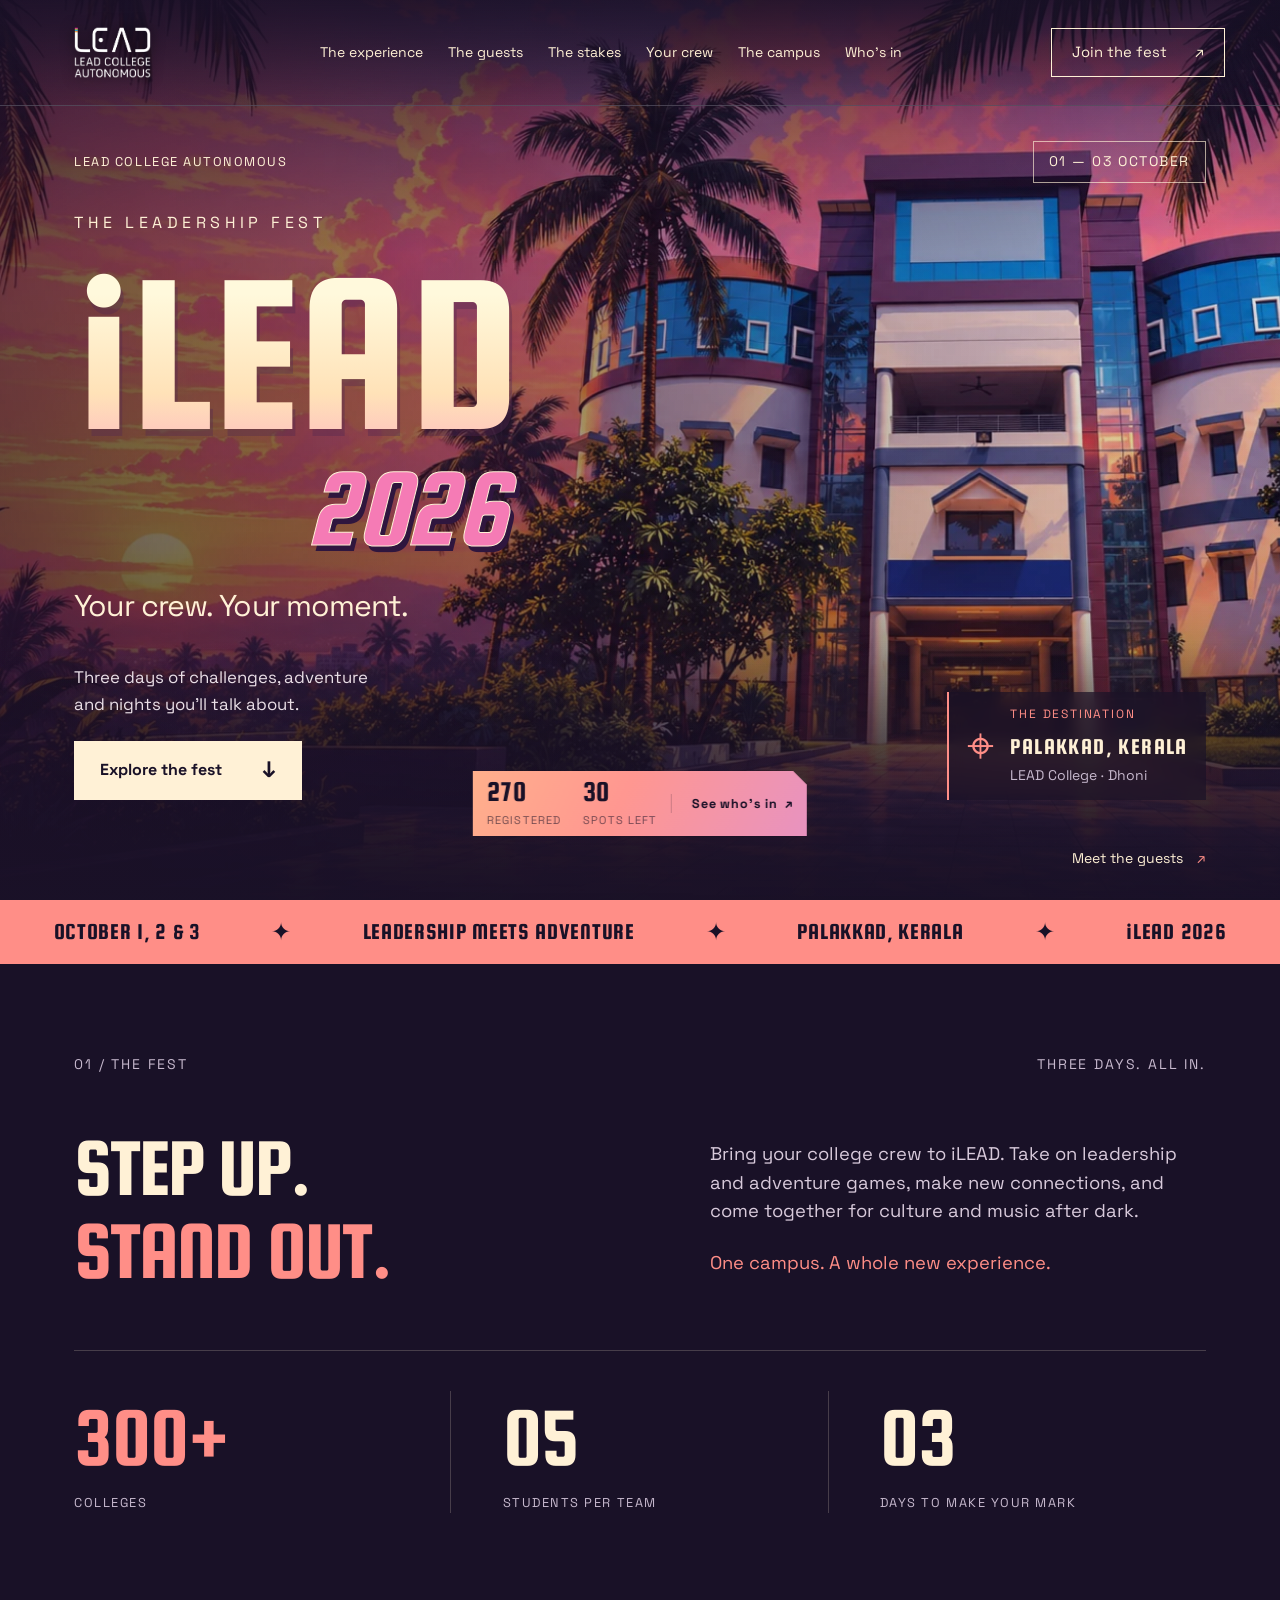
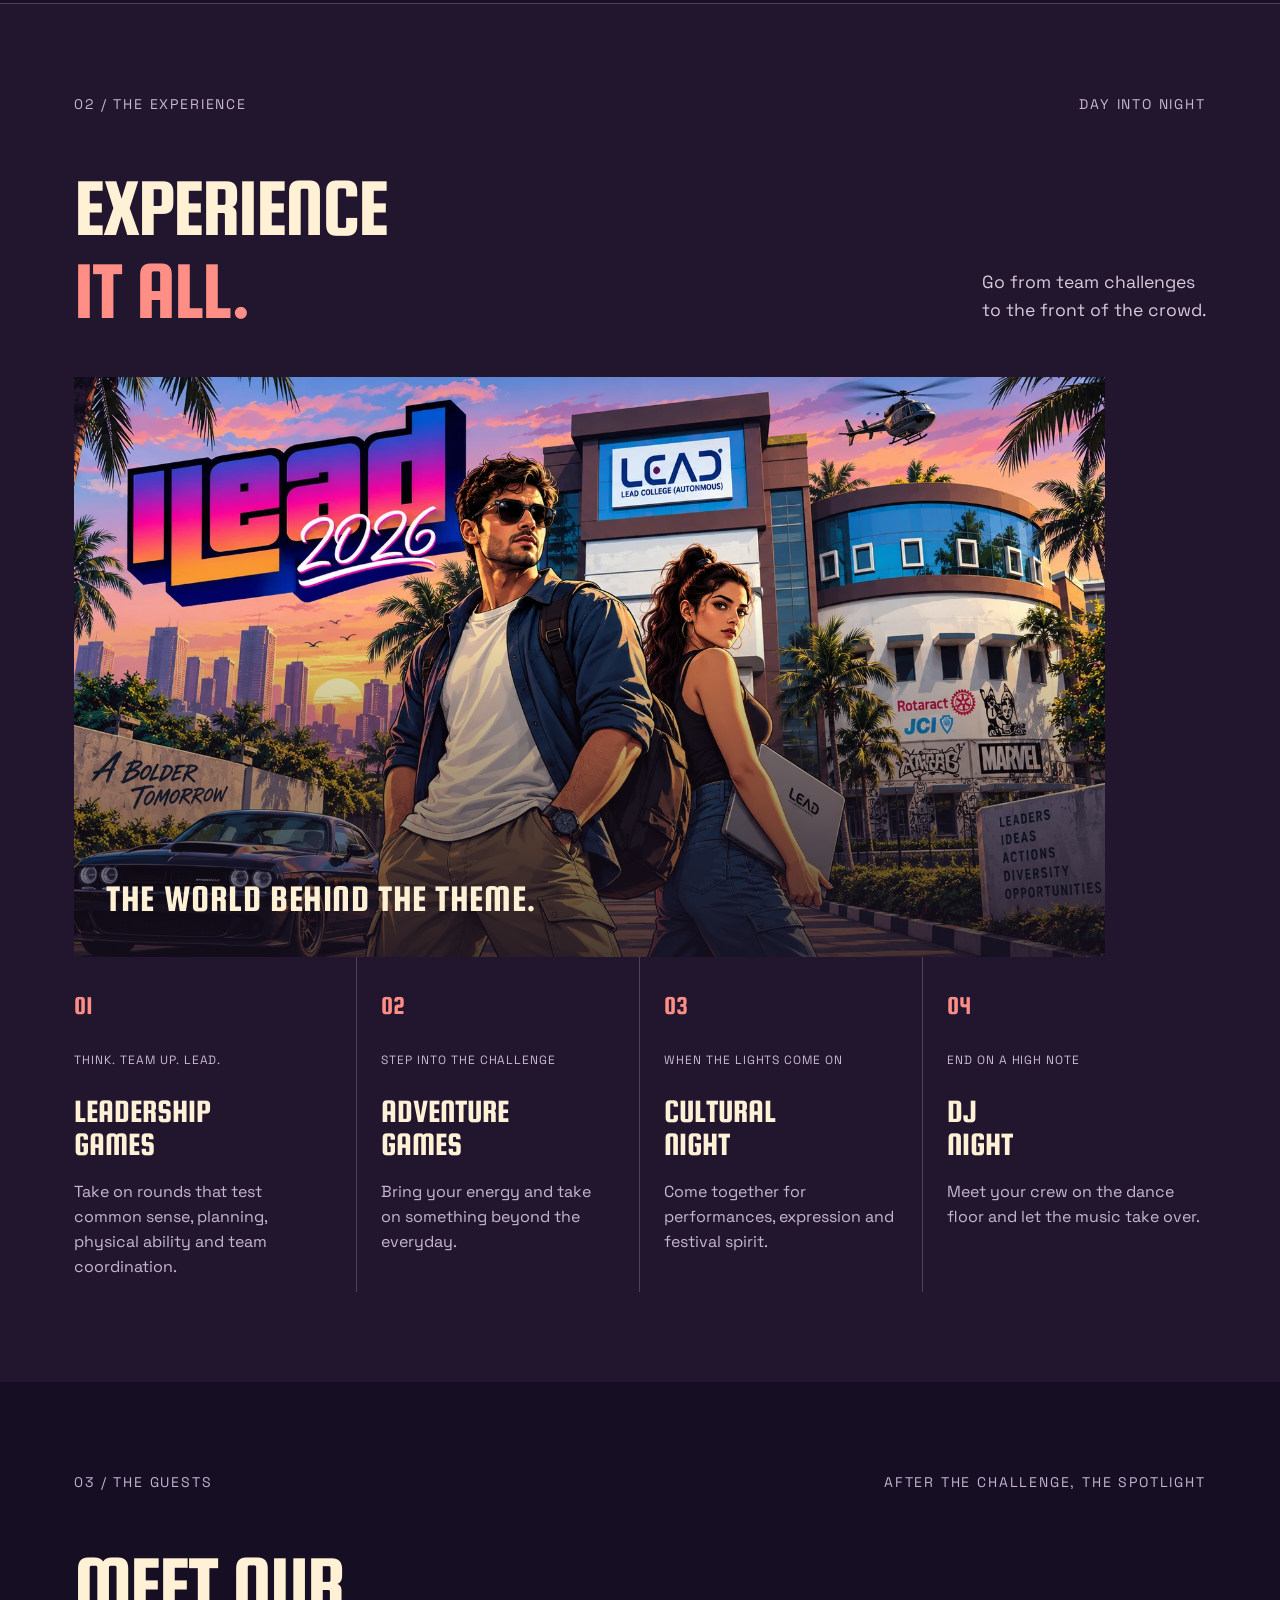
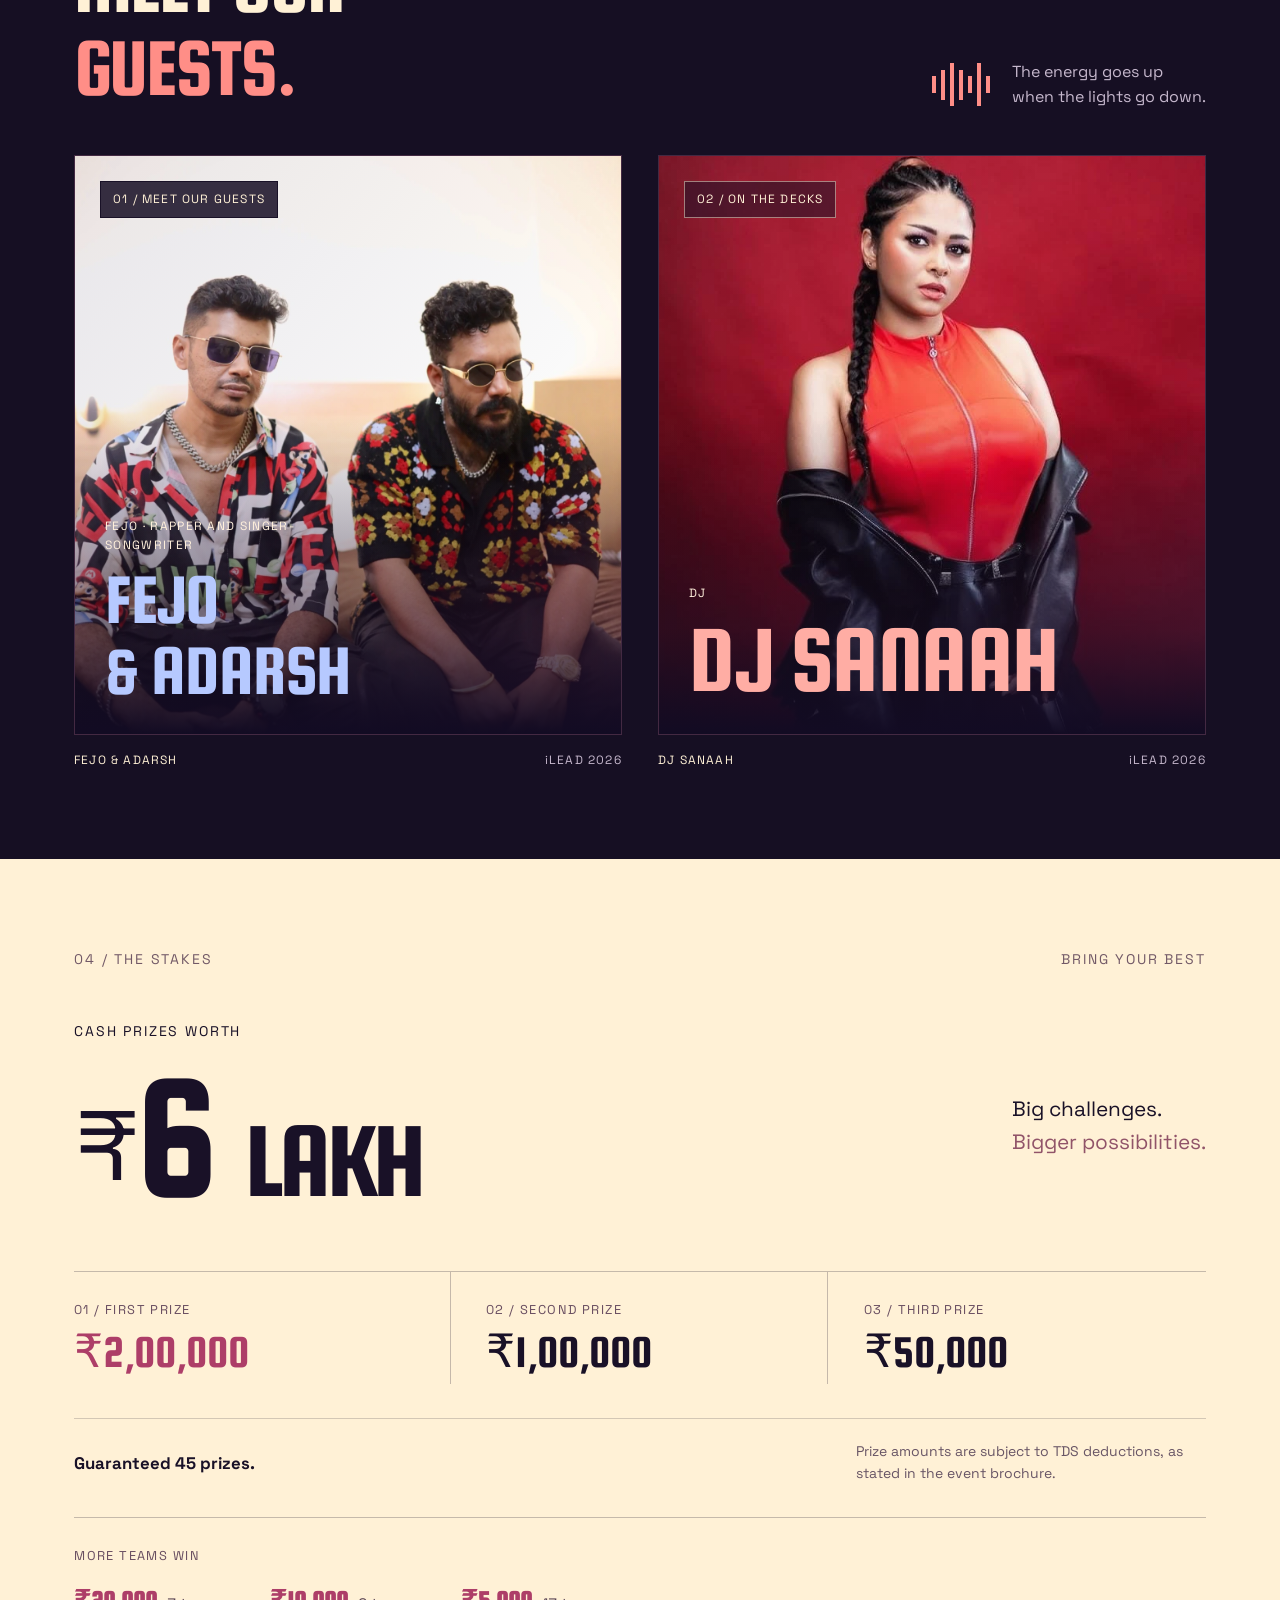
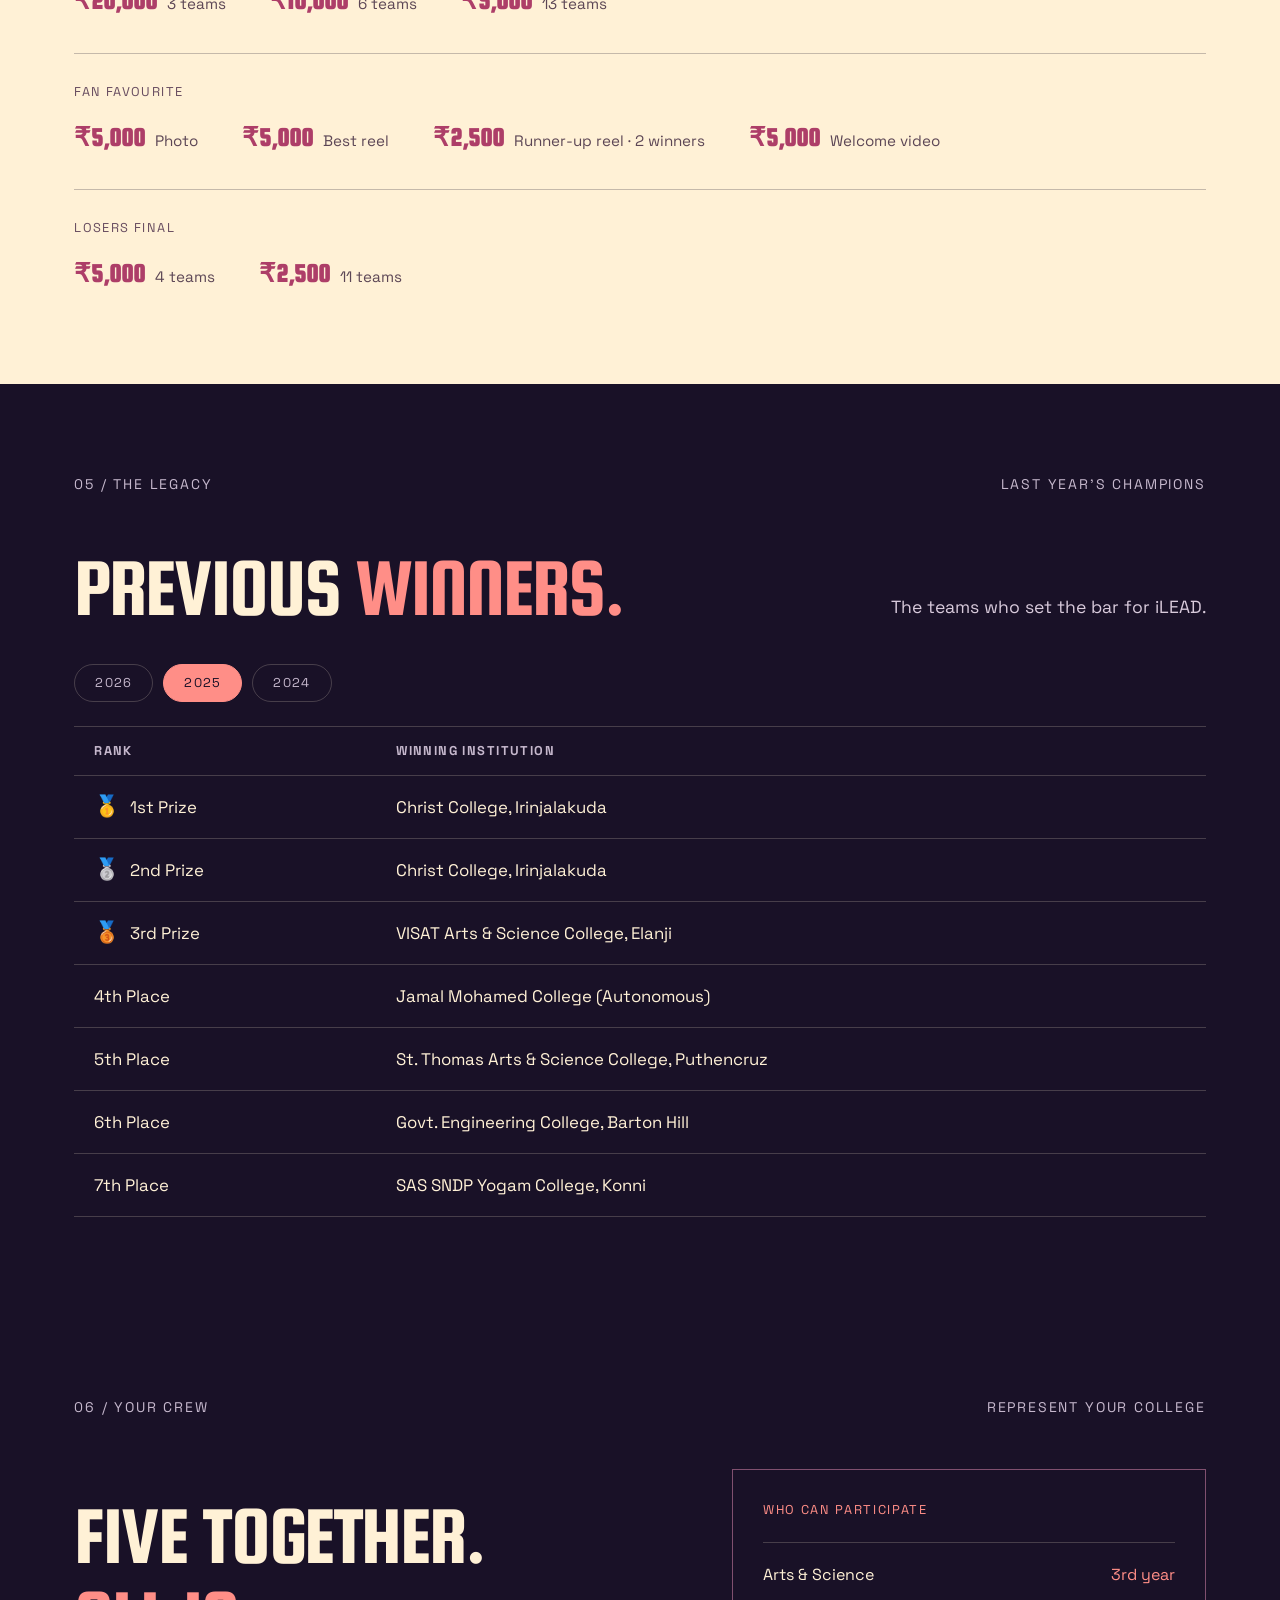
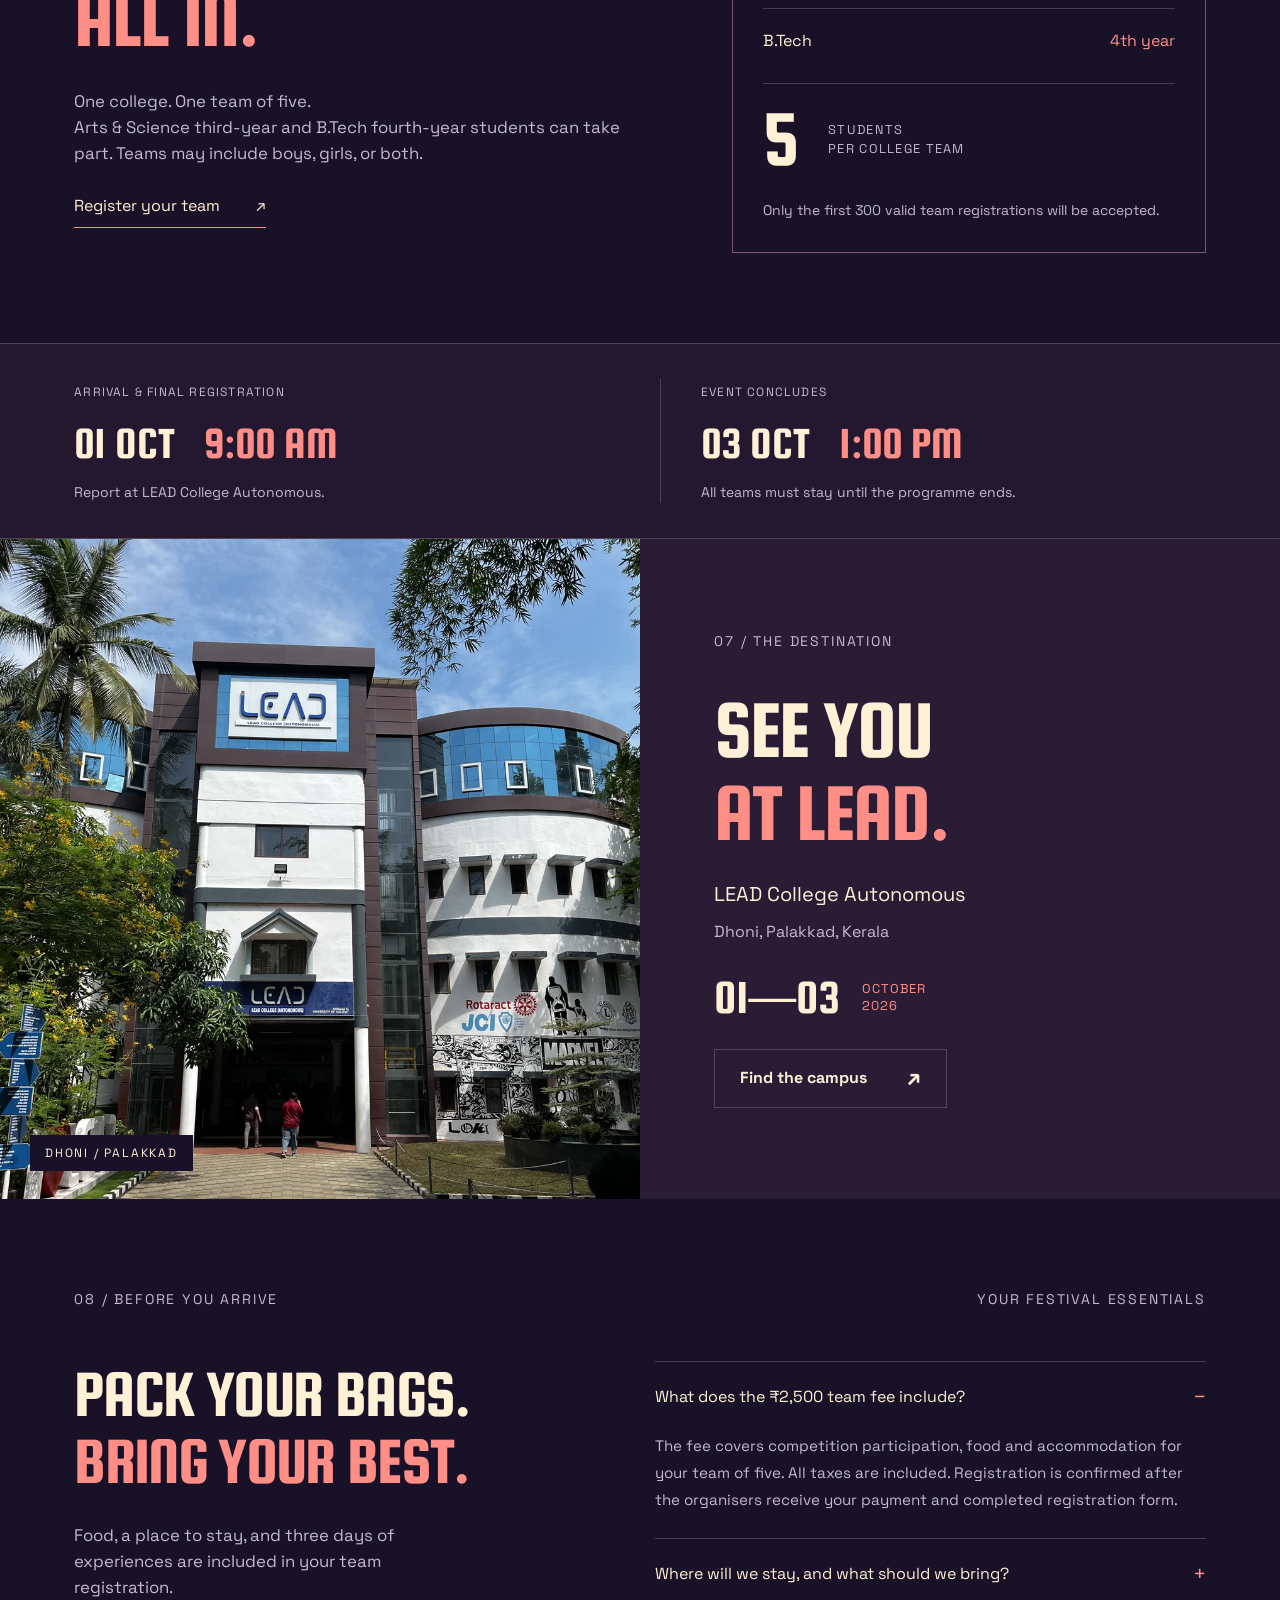
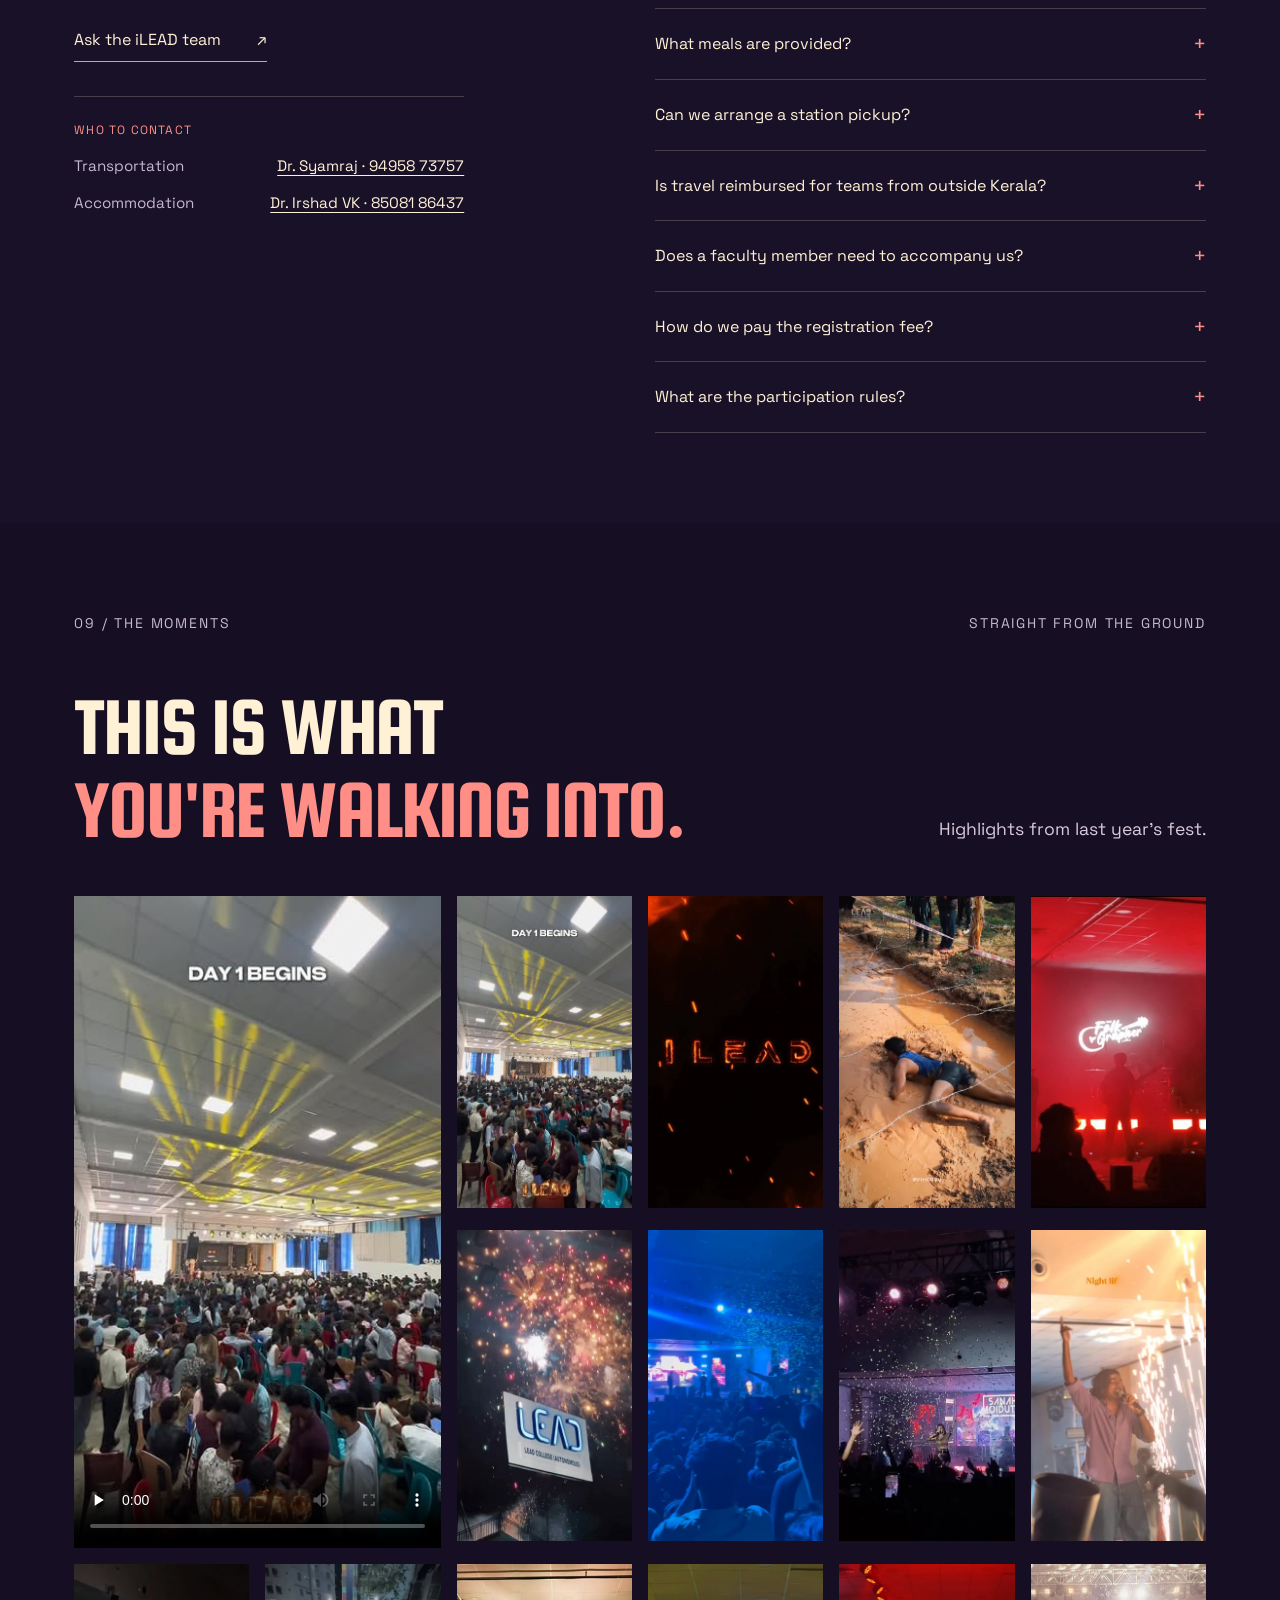
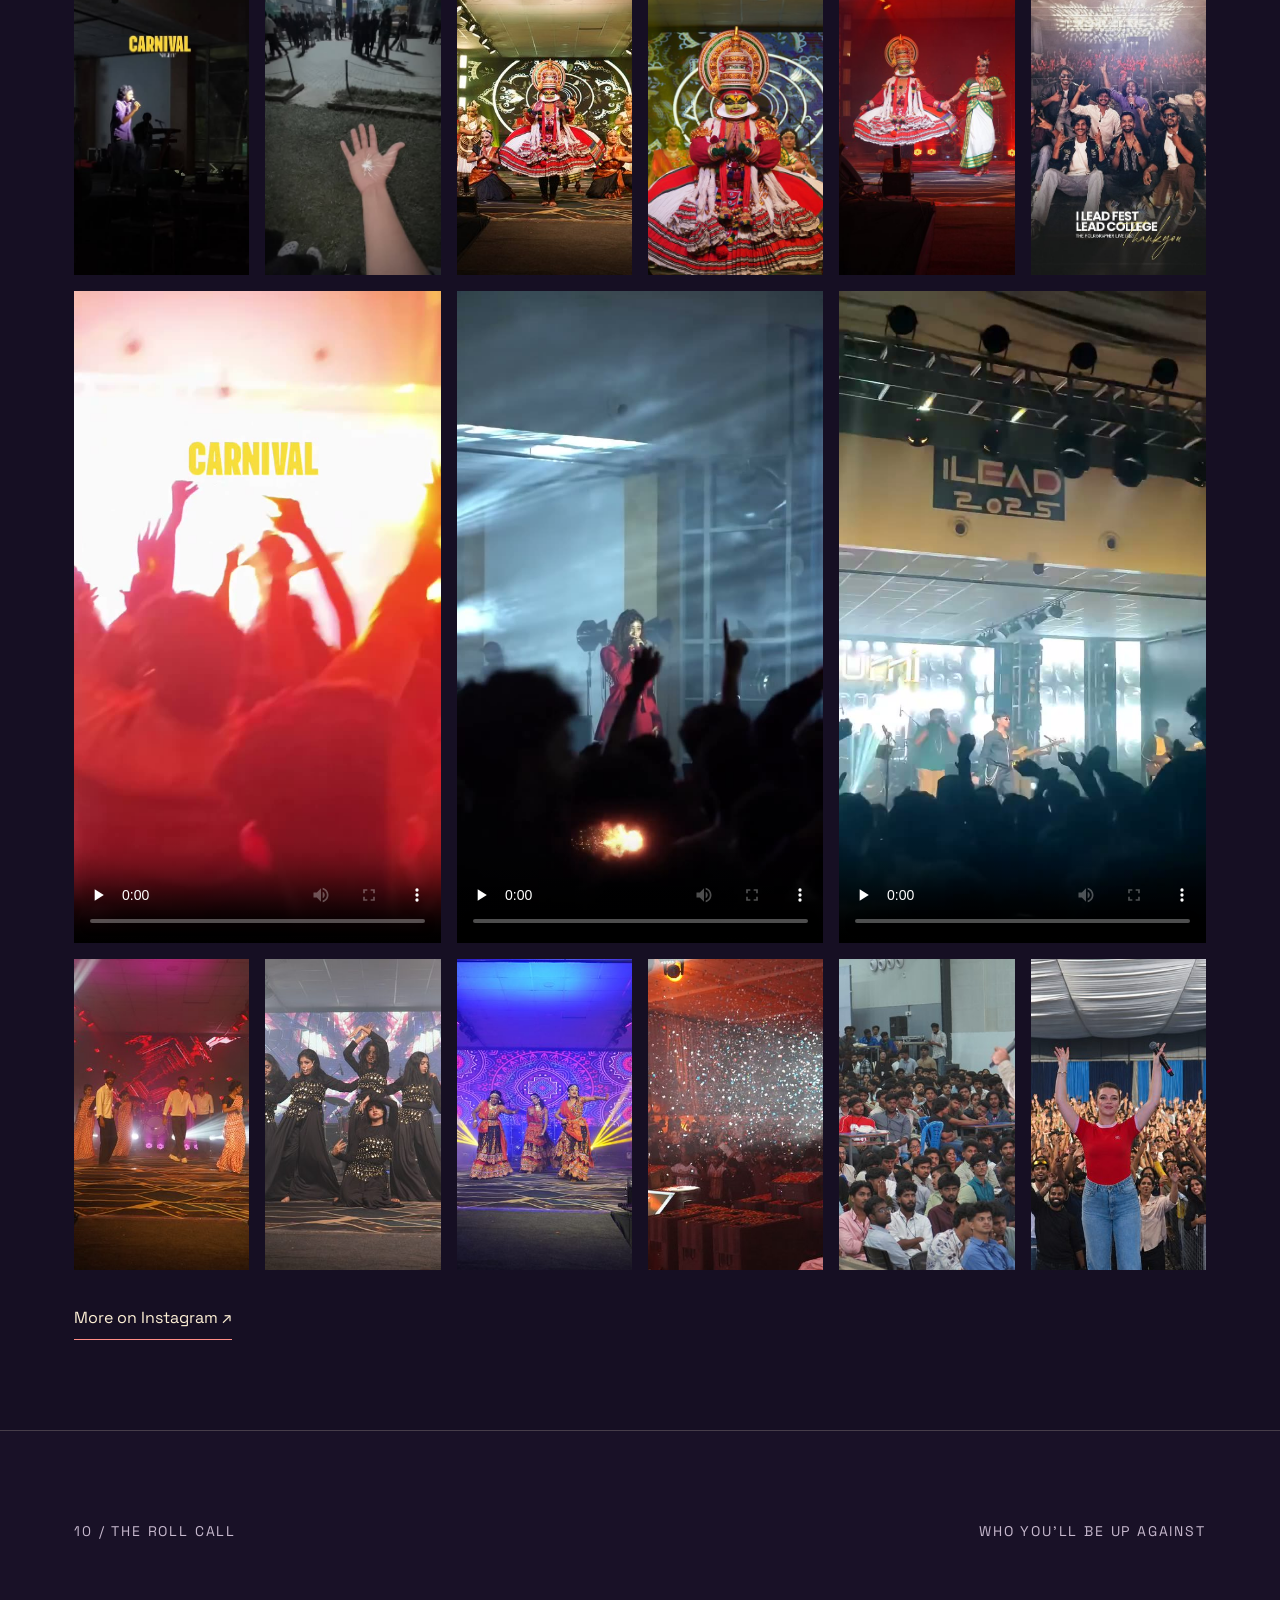
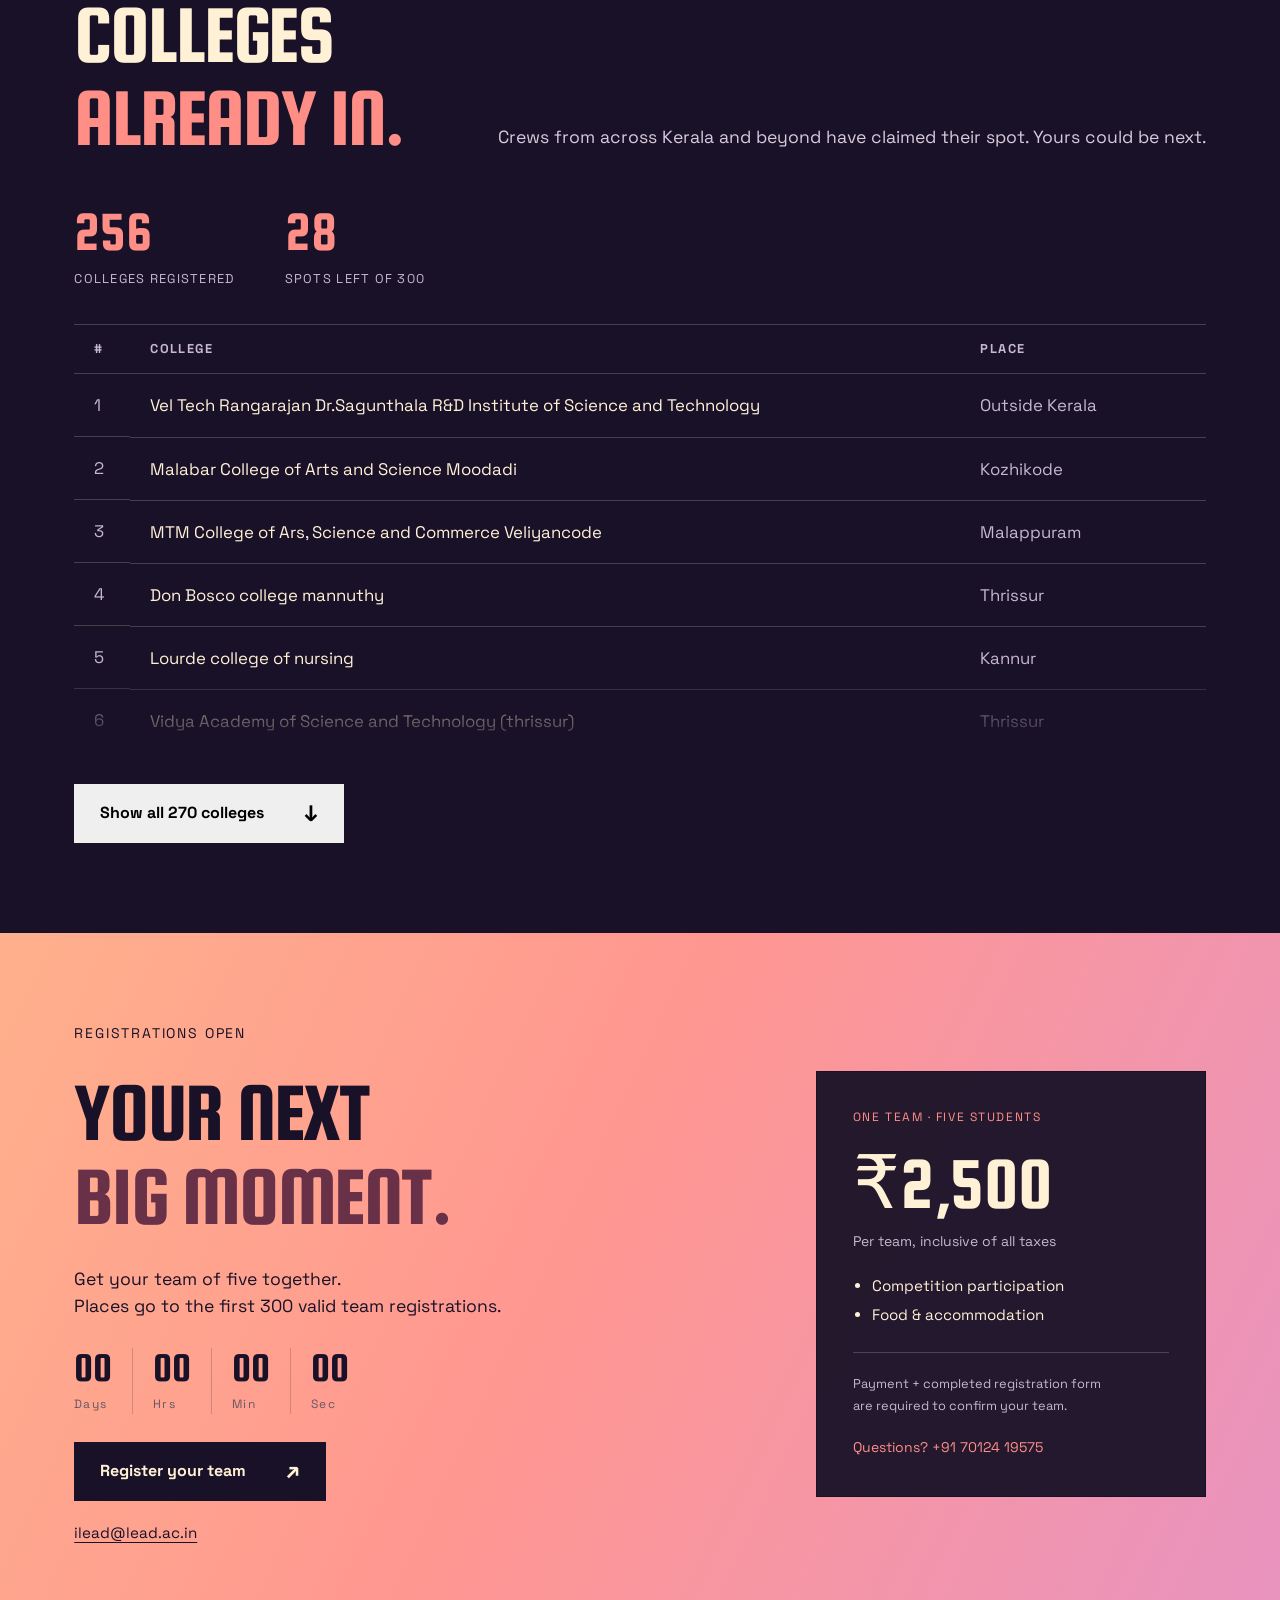
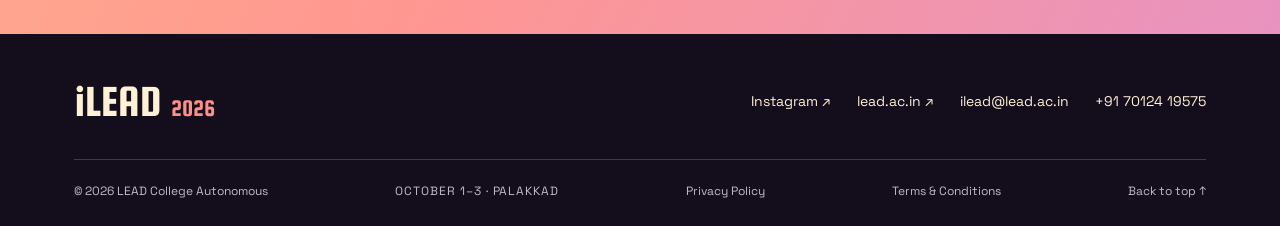
==== commit 0a6e2d25: "Update site (auto, registration sync) 2026-09-26T14:00:04Z" ====
--- a/index.html
+++ b/index.html
@@ -89,8 +89,8 @@
           <div><p class="hero-intro">Three days of challenges, adventure<br class="desktop-break"> and nights you’ll talk about.</p><a class="button button-cream" href="index.html#experience">Explore the fest <span aria-hidden="true">↓</span></a>
             <a class="hero-stat" data-depth href="index.html#registered-colleges" aria-label="See how many colleges have registered, and the full list">
               <div class="hero-stat-figures">
-                <div><strong><span data-count-to="268" id="hero-registered-count">0</span></strong><span class="hero-stat-label">Registered</span></div>
-                <div><strong><span data-count-to="32" id="hero-spots-left-count">0</span></strong><span class="hero-stat-label">Spots left</span></div>
+                <div><strong><span data-count-to="270" id="hero-registered-count">0</span></strong><span class="hero-stat-label">Registered</span></div>
+                <div><strong><span data-count-to="30" id="hero-spots-left-count">0</span></strong><span class="hero-stat-label">Spots left</span></div>
               </div>
               <span class="hero-stat-cta"><span class="cta-text">See who's in</span><span aria-hidden="true">↗</span></span>
             </a>
@@ -295,16 +295,16 @@
       <div class="section-kicker"><span>10 / THE ROLL CALL</span><span>WHO YOU'LL BE UP AGAINST</span></div>
       <div class="section-heading"><h2 id="registered-title">Colleges<br><em>already in.</em></h2><p>Crews from across Kerala and beyond have claimed their spot. Yours could be next.</p></div>
       <div class="registered-stats">
-        <div><strong><span data-count-to="268" id="section-registered-count">0</span></strong><span class="registered-stats-label">COLLEGES REGISTERED</span></div>
-        <div><strong><span data-count-to="32" id="section-spots-left-count">0</span></strong><span class="registered-stats-label">SPOTS LEFT OF 300</span></div>
+        <div><strong><span data-count-to="270" id="section-registered-count">0</span></strong><span class="registered-stats-label">COLLEGES REGISTERED</span></div>
+        <div><strong><span data-count-to="30" id="section-spots-left-count">0</span></strong><span class="registered-stats-label">SPOTS LEFT OF 300</span></div>
       </div>
       <div class="college-list" id="college-list">
         <table class="winners-table college-table">
           <thead><tr><th scope="col">#</th><th scope="col">College</th><th scope="col">Place</th></tr></thead>
-          <tbody id="college-table-body"><tr><td>1</td><td>Vel Tech Rangarajan Dr.Sagunthala R&amp;D Institute of Science and Technology</td><td>Outside Kerala</td></tr><tr><td>2</td><td>Malabar College of Arts and Science Moodadi</td><td>Kozhikode</td></tr><tr><td>3</td><td>MTM College of Ars, Science and Commerce Veliyancode</td><td>Malappuram</td></tr><tr><td>4</td><td>Don Bosco college mannuthy</td><td>Thrissur</td></tr><tr><td>5</td><td>Lourde college of nursing</td><td>Kannur</td></tr><tr><td>6</td><td>Vidya Academy of Science and Technology (thrissur)</td><td>Thrissur</td></tr><tr><td>7</td><td>Ahalia School Of Commerce And Mathematics</td><td>Palakkad</td></tr><tr><td>8</td><td>SRM institute of science and technology, Ktr.</td><td>Outside Kerala</td></tr><tr><td>9</td><td>Christian College Kattakada</td><td>Thiruvananthapuram</td></tr><tr><td>10</td><td>Sahrdaya College of Engineering</td><td>Thrissur</td></tr><tr><td>11</td><td>College of applied science Malampuzha</td><td>Palakkad</td></tr><tr><td>12</td><td>Sadhya arts and science college Wandoor</td><td>Malappuram</td></tr><tr><td>13</td><td>BJCSI Arts and Science College</td><td>Thiruvananthapuram</td></tr><tr><td>14</td><td>Safi Institute of Advanced Studies</td><td>Malappuram</td></tr><tr><td>15</td><td>St. Thomas College Palai (Autonomous)</td><td>Kottayam</td></tr><tr><td>16</td><td>Moulana Arts and Science college</td><td>Malappuram</td></tr><tr><td>17</td><td>St Thomas College(Autonomous), Thrissur</td><td>Thrissur</td></tr><tr><td>18</td><td>Paramekkavu College of Arts and Science</td><td>Thrissur</td></tr><tr><td>19</td><td>Muslim association college of arts and science</td><td>Thiruvananthapuram</td></tr><tr><td>20</td><td>VT Bhattathiripad College</td><td>Palakkad</td></tr><tr><td>21</td><td>Sri Krishna Arts and Science College</td><td>Outside Kerala</td></tr><tr><td>22</td><td>ITM College of Arts and Science Mayyil</td><td>Kannur</td></tr><tr><td>23</td><td>Jyothi Engineering College (Autonomous), Cheruthuruthy, Thrissur</td><td>Thrissur</td></tr><tr><td>24</td><td>MAMO College Manassery</td><td>Kozhikode</td></tr><tr><td>25</td><td>Rouzathul Uloom Arabic College</td><td>Kozhikode</td></tr><tr><td>26</td><td>Sethu institute of technology</td><td>Outside Kerala</td></tr><tr><td>27</td><td>CPA Collage of Global Studies Puthanathani</td><td>Malappuram</td></tr><tr><td>28</td><td>Marian college autonomous kuttikanam</td><td>Idukki</td></tr><tr><td>29</td><td>St joseph’s college</td><td>Outside Kerala</td></tr><tr><td>30</td><td>College of applied science (IHRD) vadakkencherry</td><td>Palakkad</td></tr><tr><td>31</td><td>Global institute of engineering and technology</td><td>Outside Kerala</td></tr><tr><td>32</td><td>Saranathan College of Engineering</td><td>Outside Kerala</td></tr><tr><td>33</td><td>Nilgiri college of arts and science thaloor (Autonomous )</td><td>Outside Kerala</td></tr><tr><td>34</td><td>LBS Institute of Technology for Women, Poojapura</td><td>Thiruvananthapuram</td></tr><tr><td>35</td><td>SRM institute of science and technology</td><td>Outside Kerala</td></tr><tr><td>36</td><td>FISAT</td><td>Ernakulam</td></tr><tr><td>37</td><td>Adi Shankara Institute of Engineering and Technology, </td><td>Ernakulam</td></tr><tr><td>38</td><td>Fathima Arts &amp;Science Collage Moothedath</td><td>Malappuram</td></tr><tr><td>39</td><td>AJ College of Science and Technology Thonnakkal</td><td>Thiruvananthapuram</td></tr><tr><td>40</td><td>Ahalia school of engineering and technology</td><td>Palakkad</td></tr><tr><td>41</td><td>Nehru Collage of Engineering and Research Centre</td><td>Thrissur</td></tr><tr><td>42</td><td>St.Thomas College of Engineering &amp; Technology, Sivapuram, Kannur</td><td>Kannur</td></tr><tr><td>43</td><td>MET Arts and Science College</td><td>Kozhikode</td></tr><tr><td>44</td><td>Vignan institute of technology and science</td><td>Outside Kerala</td></tr><tr><td>45</td><td>Mangalam College of Engineering, Ettumanoor</td><td>Kottayam</td></tr><tr><td>46</td><td>JDT Islam arts science college</td><td>Kozhikode</td></tr><tr><td>47</td><td>NSS College Ottapalam</td><td>Palakkad</td></tr><tr><td>48</td><td>Duxford college for advanced studies</td><td>Malappuram</td></tr><tr><td>49</td><td>Ideal Arts and Science College Cherppulssheri</td><td>Palakkad</td></tr><tr><td>50</td><td>Amity Global Business School Bangalore</td><td>Outside Kerala</td></tr><tr><td>51</td><td>Mar gregorios college of law</td><td>Thiruvananthapuram</td></tr><tr><td>52</td><td>Sri Sairam engineering college</td><td>Outside Kerala</td></tr><tr><td>53</td><td>PMST Arts and Science College Kundoor</td><td>Malappuram</td></tr><tr><td>54</td><td>Saintgits College of Engineering</td><td>Kottayam</td></tr><tr><td>55</td><td>Jamal Mohamad college</td><td>Outside Kerala</td></tr><tr><td>56</td><td>KR&#x27;s Sree Narayana College</td><td>Malappuram</td></tr><tr><td>57</td><td>Sree narayana college kollam</td><td>Kollam</td></tr><tr><td>58</td><td>Lourdes Matha Collage Of science and technology</td><td>Thiruvananthapuram</td></tr><tr><td>59</td><td>Vimal jyothi college of Engineering Kannur</td><td>Kannur</td></tr><tr><td>60</td><td>Cas nadhapuram IHRD</td><td>Kozhikode</td></tr><tr><td>61</td><td>MES Ponnani College</td><td>Malappuram</td></tr><tr><td>62</td><td>Mount seena College</td><td>Palakkad</td></tr><tr><td>63</td><td>Pazhassi Raja NSS COLLEGE MATTANUR</td><td>Kannur</td></tr><tr><td>64</td><td>Majlis Arts and Science College Autonomous</td><td>Malappuram</td></tr><tr><td>65</td><td>Carmel College of Engineering and Technology</td><td>Alappuzha</td></tr><tr><td>66</td><td>Sullamussalam Arabic College Areekode</td><td>Malappuram</td></tr><tr><td>67</td><td>St.xavier&#x27;s College for Women Autonomous Aluva</td><td>Ernakulam</td></tr><tr><td>68</td><td>Sree Buddha College of Engineering</td><td>Pathanamthitta</td></tr><tr><td>69</td><td>Vels University Pallavaram</td><td>Outside Kerala</td></tr><tr><td>70</td><td>Govt law college Thrissur</td><td>Thrissur</td></tr><tr><td>71</td><td>Peri Institute Of Technology</td><td>Outside Kerala</td></tr><tr><td>72</td><td>Yuvakshetra institute of management studies</td><td>Palakkad</td></tr><tr><td>73</td><td>MMS Arts &amp; Science College Malayinkeezhu</td><td>Thiruvananthapuram</td></tr><tr><td>74</td><td>Diginity College</td><td>Kozhikode</td></tr><tr><td>75</td><td>SES college, Sreekandapuram ,kannur</td><td>Kannur</td></tr><tr><td>76</td><td>Loyola Institute of Technology</td><td>Outside Kerala</td></tr><tr><td>77</td><td>Jamia Nadwiyya Arts Science College Edavanna</td><td>Malappuram</td></tr><tr><td>78</td><td>Sri C Achuthamenon Govt College,  Kuttanellur</td><td>Thrissur</td></tr><tr><td>79</td><td>Manikam Ramaswami College of Arts &amp; Science, Madurai, Tamilnadu</td><td>Outside Kerala</td></tr><tr><td>80</td><td>IMI Professional Studies</td><td>Outside Kerala</td></tr><tr><td>81</td><td>University college of engineering kariavattom</td><td>Thiruvananthapuram</td></tr><tr><td>82</td><td>St michael&#x27;s college cherthala</td><td>Alappuzha</td></tr><tr><td>83</td><td>AJK College of Arts and Science</td><td>Outside Kerala</td></tr><tr><td>84</td><td>Government College Malappuram</td><td>Malappuram</td></tr><tr><td>85</td><td>SRM institute of science and technology, Trichy</td><td>Outside Kerala</td></tr><tr><td>86</td><td>IES College of Engineering</td><td>Thrissur</td></tr><tr><td>87</td><td>MES Kalladi College Mannarkkad</td><td>Palakkad</td></tr><tr><td>88</td><td>Government Victoria College, Palakkad</td><td>Palakkad</td></tr><tr><td>89</td><td>SNGS Collage Pattambi</td><td>Palakkad</td></tr><tr><td>90</td><td>Vel tech multi tech Dr. Rengarajan Dr.sakunthala engineering collage</td><td>Outside Kerala</td></tr><tr><td>91</td><td>College of applied science chelakkara</td><td>Thrissur</td></tr><tr><td>92</td><td>Kristu Jyoti College of management and technology</td><td>Kottayam</td></tr><tr><td>93</td><td>Valia Koonambaikulathamma College of Engineering and Technology</td><td>Kollam</td></tr><tr><td>94</td><td>PSG College of Arts &amp; Science</td><td>Outside Kerala</td></tr><tr><td>95</td><td>Sree Sankara Vidhyapeetom College,Valayanchirangara</td><td>Ernakulam</td></tr><tr><td>96</td><td>Goverment collage Chittur</td><td>Palakkad</td></tr><tr><td>97</td><td>Blossom art&#x27;s and since college kondoty</td><td>Malappuram</td></tr><tr><td>98</td><td>Sanjivani University</td><td>Outside Kerala</td></tr><tr><td>99</td><td>National College</td><td>Thiruvananthapuram</td></tr><tr><td>100</td><td>Govt arts and science college perumbakkam chennai - 600131</td><td>Outside Kerala</td></tr><tr><td>101</td><td>College of engineering Aranmula</td><td>Pathanamthitta</td></tr><tr><td>102</td><td>St.Joseph College of Engineering</td><td>Outside Kerala</td></tr><tr><td>103</td><td>Vidya Academy of Science and Technology Technical Campus</td><td>Thiruvananthapuram</td></tr><tr><td>104</td><td>RVS College of Art and Science,Sulur</td><td>Outside Kerala</td></tr><tr><td>105</td><td>Bishop Vayalil Memorial Holycross College Cherpunkal</td><td>Kottayam</td></tr><tr><td>106</td><td>Rajadhani Institute of Science and Technology</td><td>Palakkad</td></tr><tr><td>107</td><td>Aspire College Thrithala</td><td>Palakkad</td></tr><tr><td>108</td><td>Bharathamatha College of Arts and Science, Kozhinjampara</td><td>Palakkad</td></tr><tr><td>109</td><td>College of applied science ,adoor</td><td>Pathanamthitta</td></tr><tr><td>110</td><td>K. J. Somaiya Institute of Technology</td><td>Outside Kerala</td></tr><tr><td>111</td><td>Al Shifa College of Arts and Science</td><td>Malappuram</td></tr><tr><td>112</td><td>Nirmala College of Engineering</td><td>Thrissur</td></tr><tr><td>113</td><td>Newman College Thodupuzha</td><td>Idukki</td></tr><tr><td>114</td><td>SAFA COLLEGE of arts and science</td><td>Malappuram</td></tr><tr><td>115</td><td>Ccsit palakkad</td><td>Palakkad</td></tr><tr><td>116</td><td>Government Engineering College Thrissur</td><td>Thrissur</td></tr><tr><td>117</td><td>Sree sankara Vidyapeetom college</td><td>Thiruvananthapuram</td></tr><tr><td>118</td><td>Sivaji college of engineering and technology</td><td>Thiruvananthapuram</td></tr><tr><td>119</td><td>Government Engineering College Idukki</td><td>Idukki</td></tr><tr><td>120</td><td>Yenepoya Institute of Arts, Science, Management &amp; commerce</td><td>Outside Kerala</td></tr><tr><td>121</td><td>SRM Institue Of Science And Technology Tiruchirappalli</td><td>Outside Kerala</td></tr><tr><td>122</td><td>Sankara college of science and commerce</td><td>Outside Kerala</td></tr><tr><td>123</td><td>Pristine Valley College of arts and sciences</td><td>Malappuram</td></tr><tr><td>124</td><td>M.A.M school of engineering</td><td>Outside Kerala</td></tr><tr><td>125</td><td>T.K.M College of Arts and Science</td><td>Kollam</td></tr><tr><td>126</td><td>Ethiraj College For Women (Autonomous)</td><td>Outside Kerala</td></tr><tr><td>127</td><td>Educos Arts and Science College Kuttiady</td><td>Kozhikode</td></tr><tr><td>128</td><td>Siena college of professional studies</td><td>Ernakulam</td></tr><tr><td>129</td><td>Mother Theresa College Nellikad,  Kattakada ,  Trivandrum</td><td>Thiruvananthapuram</td></tr><tr><td>130</td><td>CHMKM Govt College Koduvally</td><td>Kozhikode</td></tr><tr><td>131</td><td>Sree Narayana Collage,  Alathur</td><td>Palakkad</td></tr><tr><td>132</td><td>The American college</td><td>Outside Kerala</td></tr><tr><td>133</td><td>Cusat</td><td>Ernakulam</td></tr><tr><td>134</td><td>Vivekananda vision arts and science college,VGI, Thiruvallur dist,TN</td><td>Outside Kerala</td></tr><tr><td>135</td><td>Mar Thoma College Thiruvalla</td><td>Kottayam</td></tr><tr><td>136</td><td>De Paul Institute of Science and Technology Angama6</td><td>Ernakulam</td></tr><tr><td>137</td><td>Rajadhani Institute of Engineering and Technology</td><td>Thiruvananthapuram</td></tr><tr><td>138</td><td>Ccsit Malappuram</td><td>Malappuram</td></tr><tr><td>139</td><td>Govt college, mananthavady</td><td>Wayanad</td></tr><tr><td>140</td><td>Nehru Collage of Architecture</td><td>Palakkad</td></tr><tr><td>141</td><td>School of Engineering Technology, Sanjivani University</td><td>Outside Kerala</td></tr><tr><td>142</td><td>Amal Jyothi College Of Engineering</td><td>Kottayam</td></tr><tr><td>143</td><td>LBS College of Engineering, Kasargod</td><td>Kasaragod</td></tr><tr><td>144</td><td>CSI Nursing College, Madurai</td><td>Outside Kerala</td></tr><tr><td>145</td><td>LEAD ST.Thomas college konni, thavalappara</td><td>Pathanamthitta</td></tr><tr><td>146</td><td>Aj institute of engineering and technology</td><td>Outside Kerala</td></tr><tr><td>147</td><td>KG College of Arts &amp; Science</td><td>Outside Kerala</td></tr><tr><td>148</td><td>Government college perigome</td><td>Kannur</td></tr><tr><td>149</td><td>KMO Arts and Science</td><td>Kozhikode</td></tr><tr><td>150</td><td>Sahodaran Ayyappan smaraka SNDP Yogam college konni</td><td>Pathanamthitta</td></tr><tr><td>151</td><td>Cooperative arts and science college madayi</td><td>Kannur</td></tr><tr><td>152</td><td>Atria Institute of Technology</td><td>Outside Kerala</td></tr><tr><td>153</td><td>Hindustan</td><td>Outside Kerala</td></tr><tr><td>154</td><td>Jai Bharath College of Management and Engineering Technology</td><td>Ernakulam</td></tr><tr><td>155</td><td>NSS College Nemmara</td><td>Palakkad</td></tr><tr><td>156</td><td>Anvarul Islam Arabic College,  Kuniyil</td><td>Malappuram</td></tr><tr><td>157</td><td>Royal College of engineering and technology</td><td>Thrissur</td></tr><tr><td>158</td><td>Chinmaya Arts &amp; Science College For Women</td><td>Kannur</td></tr><tr><td>159</td><td>St. Gregorios college, kottarakkara</td><td>Kollam</td></tr><tr><td>160</td><td>Rajadhani institute of hotel management and catering technology BHMCT</td><td>Thiruvananthapuram</td></tr><tr><td>161</td><td>A.C. Kunhimon Haji Memorial ICA College Thozhiyoor</td><td>Thrissur</td></tr><tr><td>162</td><td>Pk das liberal arts and science college</td><td>Palakkad</td></tr><tr><td>163</td><td>Hi tech arts and science college vattoli</td><td>Kozhikode</td></tr><tr><td>164</td><td>Dhanalakshimi srinivasan engineering college (autonomous)</td><td>Outside Kerala</td></tr><tr><td>165</td><td>Collage of Applied Science Attapadi</td><td>Palakkad</td></tr><tr><td>166</td><td>Government college Mokeri</td><td>Kozhikode</td></tr><tr><td>167</td><td>Tharananellur arts and science college</td><td>Thrissur</td></tr><tr><td>168</td><td>Amal College of Advanced Studies , Nilambur</td><td>Malappuram</td></tr><tr><td>169</td><td>Sree Kerala Varma College,  Thrissur</td><td>Thrissur</td></tr><tr><td>170</td><td>St Alberts College (Autonomous)</td><td>Ernakulam</td></tr><tr><td>171</td><td>MSTM Arts and Science College</td><td>Malappuram</td></tr><tr><td>172</td><td>Ilahia College of Engineering and Technology</td><td>Ernakulam</td></tr><tr><td>173</td><td>A.V. Abdurahiman Haji Arts and Science College</td><td>Kozhikode</td></tr><tr><td>174</td><td>Sahrdaya college of advanced studies</td><td>Thrissur</td></tr><tr><td>175</td><td>SRM TRP Engineering College</td><td>Outside Kerala</td></tr><tr><td>176</td><td>Mercy College Palakkad</td><td>Palakkad</td></tr><tr><td>177</td><td>Ihrd cas kundara</td><td>Kollam</td></tr><tr><td>178</td><td>Assumption college , Changanacherry</td><td>Kottayam</td></tr><tr><td>179</td><td>Govt Arts and Science College Nilambur</td><td>Malappuram</td></tr><tr><td>180</td><td>College of Applied Science Kottarakkara</td><td>Kollam</td></tr><tr><td>181</td><td>Mores College of Arts and Science</td><td>Kozhikode</td></tr><tr><td>182</td><td>College of Engineering Kottarakkara</td><td>Kollam</td></tr><tr><td>183</td><td>SD college</td><td>Alappuzha</td></tr><tr><td>184</td><td>Providence college of Engineering</td><td>Alappuzha</td></tr><tr><td>185</td><td>DePaul college, Mysore</td><td>Outside Kerala</td></tr><tr><td>186</td><td>Mohandas College of Engineering and Technology</td><td>Thiruvananthapuram</td></tr><tr><td>187</td><td>SNS College of Technology</td><td>Outside Kerala</td></tr><tr><td>188</td><td>John Cox Memorial CSI Institute Of Technology</td><td>Thiruvananthapuram</td></tr><tr><td>189</td><td>Mannam NSS College Anchal Kollam</td><td>Kollam</td></tr><tr><td>190</td><td>PVS College of Arts and Science,  Pantheerankavu</td><td>Kozhikode</td></tr><tr><td>191</td><td>Nobel women&#x27;s collage manjeri</td><td>Malappuram</td></tr><tr><td>192</td><td>St. Mary’s College of Commerce and Management Studies,  Thuruthiply</td><td>Ernakulam</td></tr><tr><td>193</td><td>MPMM SN Trusts College Shoranur</td><td>Palakkad</td></tr><tr><td>194</td><td>M G College Iritty</td><td>Kannur</td></tr><tr><td>195</td><td>College of Applied Science IHRD Calicut</td><td>Kozhikode</td></tr><tr><td>196</td><td>University college of engineering, Thodupuzha</td><td>Idukki</td></tr><tr><td>197</td><td>Amrita Vishwa Vidhyapeetam Kochi</td><td>Ernakulam</td></tr><tr><td>198</td><td>University Institute of Technology</td><td>Alappuzha</td></tr><tr><td>199</td><td>Anugraha institute of social science college</td><td>Outside Kerala</td></tr><tr><td>200</td><td>Mannam Memorial N S S College,Konni</td><td>Pathanamthitta</td></tr><tr><td>201</td><td>Chinmaya College of Art Commerce &amp; Science Thrippunitura</td><td>Ernakulam</td></tr><tr><td>202</td><td>Marthoma college of science and technology ayoor</td><td>Kollam</td></tr><tr><td>203</td><td>Madurai Kamarajar University College</td><td>Outside Kerala</td></tr><tr><td>204</td><td>St John&#x27;s Anchal</td><td>Kollam</td></tr><tr><td>205</td><td>Govt arts and science college meenchanda,calicut</td><td>Kozhikode</td></tr><tr><td>206</td><td>College of Engineering Muttathara</td><td>Thiruvananthapuram</td></tr><tr><td>207</td><td>Sri Vidya College of Engineering and Technology</td><td>Outside Kerala</td></tr><tr><td>208</td><td>Annai College of Arts and Science Kovilachery,  Kumbakonam.</td><td>Outside Kerala</td></tr><tr><td>209</td><td>Bishops Heber College</td><td>Outside Kerala</td></tr><tr><td>210</td><td>South Park Institute of Hotel Management</td><td>Thiruvananthapuram</td></tr><tr><td>211</td><td>GEMS Arts&amp;science college Ramapuram</td><td>Malappuram</td></tr><tr><td>212</td><td>Minority Arts and Scienee College Vattaparamba</td><td>Palakkad</td></tr><tr><td>213</td><td>Iss Arts and Science College Ponniyakurushi</td><td>Malappuram</td></tr><tr><td>214</td><td>Mar chrysostom college</td><td>Pathanamthitta</td></tr><tr><td>215</td><td>Bishop Jerome Institute</td><td>Kollam</td></tr><tr><td>216</td><td>Ernad Knowledge city</td><td>Malappuram</td></tr><tr><td>217</td><td>Nobel College of Arts and Science</td><td>Outside Kerala</td></tr><tr><td>218</td><td>Govt Arts and science college karunagapally</td><td>Kollam</td></tr><tr><td>219</td><td>Sullamussalam science college</td><td>Malappuram</td></tr><tr><td>220</td><td>ST Joseph&#x27;s Autonomous college Devagiri</td><td>Kozhikode</td></tr><tr><td>221</td><td>K S Rangaswamy college of arts and science autonomous, tiruchengode, namakkal</td><td>Outside Kerala</td></tr><tr><td>222</td><td>NSS College Manjeri</td><td>Malappuram</td></tr><tr><td>223</td><td>Baithul izza arts and science college</td><td>Kozhikode</td></tr><tr><td>224</td><td>Avvm sri pushpam college</td><td>Outside Kerala</td></tr><tr><td>225</td><td>IMI Law College</td><td>Outside Kerala</td></tr><tr><td>226</td><td>Govt arts and science college kozhinjampara</td><td>Palakkad</td></tr><tr><td>227</td><td>The MDT hindu college, tirunelveli</td><td>Outside Kerala</td></tr><tr><td>228</td><td>st. Mother Theresa Engineering College</td><td>Outside Kerala</td></tr><tr><td>229</td><td>College of Engineering Adoor</td><td>Pathanamthitta</td></tr><tr><td>230</td><td>Koshys institute of management studies</td><td>Outside Kerala</td></tr><tr><td>231</td><td>Sree Sowdambika College of Engineering</td><td>Outside Kerala</td></tr><tr><td>232</td><td>Vallal P.T Lee Chengalvaraya Naicker Arts &amp; Science College</td><td>Outside Kerala</td></tr><tr><td>233</td><td>Markaz Arts and Science College Athavanad</td><td>Malappuram</td></tr><tr><td>234</td><td>St Francis degree college</td><td>Outside Kerala</td></tr><tr><td>235</td><td>Mother Arts and Science College Peruvallur</td><td>Thrissur</td></tr><tr><td>236</td><td>V.O.Chidambaram college, Thoothukudi.</td><td>Outside Kerala</td></tr><tr><td>237</td><td>Muthayammal college of engineering</td><td>Outside Kerala</td></tr><tr><td>238</td><td>CM College of Arts and Science Nadavayal</td><td>Wayanad</td></tr><tr><td>239</td><td>College of Engineering Perumon</td><td>Kollam</td></tr><tr><td>240</td><td>Sri S.Ramasamy Naidu Memorial College</td><td>Outside Kerala</td></tr><tr><td>241</td><td>Jayasree Arts and science college pulpally</td><td>Wayanad</td></tr><tr><td>242</td><td>SACS MAVMM Engineering college</td><td>Outside Kerala</td></tr><tr><td>243</td><td>Holy Cross Institute of Management and Technology</td><td>Kozhikode</td></tr><tr><td>244</td><td>MES Arts and Science</td><td>Malappuram</td></tr><tr><td>245</td><td>Arulmigu arthanareeswarar arts and science college</td><td>Outside Kerala</td></tr><tr><td>246</td><td>Emmanuel College Vazhichal Kudapanamoodu P O</td><td>Thiruvananthapuram</td></tr><tr><td>247</td><td>UIT Kottarakara</td><td>Kollam</td></tr><tr><td>248</td><td>Mar Baselios Christian College of Engineering and Technology</td><td>Idukki</td></tr><tr><td>249</td><td>Sathyabama institute of science and technology</td><td>Outside Kerala</td></tr><tr><td>250</td><td>Muthoot Institute of Technology &amp; Science</td><td>Ernakulam</td></tr><tr><td>251</td><td>WMO College of Arts and Science, Muttil</td><td>Kozhikode</td></tr><tr><td>252</td><td>NSS College Nilamel Kollam</td><td>Kollam</td></tr><tr><td>253</td><td>Pondicherry University Community College</td><td>Outside Kerala</td></tr><tr><td>254</td><td>Saraswathi narayanan college</td><td>Outside Kerala</td></tr><tr><td>255</td><td>Mar Gregorios college of arts and science</td><td>Alappuzha</td></tr><tr><td>256</td><td>National college (Autonomous) truchirappalli</td><td>Outside Kerala</td></tr><tr><td>257</td><td>P.A. Aziz College of Engineering and Technology</td><td>Thiruvananthapuram</td></tr><tr><td>258</td><td>College of Avian sciences and managment</td><td>Palakkad</td></tr><tr><td>259</td><td>Sarabhai Institute Of Science And Technology</td><td>Thiruvananthapuram</td></tr><tr><td>260</td><td>Mahendra Arts and Science College(autonomous)</td><td>Outside Kerala</td></tr><tr><td>261</td><td>Aladi aruna college of liberal arts and science</td><td>Outside Kerala</td></tr><tr><td>262</td><td>Nasra college of arts and science thirurkad, malapuram</td><td>Malappuram</td></tr><tr><td>263</td><td>Najath art&#x27;s and science college mannarkkad</td><td>Palakkad</td></tr><tr><td>264</td><td>Peekay CICS Arts &amp; Science College</td><td>Kozhikode</td></tr><tr><td>265</td><td>C.H.M.K.M Government Arts and Science College TANUR</td><td>Malappuram</td></tr><tr><td>266</td><td>Sreekrishna college guruvayoor</td><td>Thrissur</td></tr><tr><td>267</td><td>Zamorins Guruvayurappan collage</td><td>Kozhikode</td></tr><tr><td>268</td><td>Universal Engineering College Vallivattom</td><td>Thrissur</td></tr></tbody>
+          <tbody id="college-table-body"><tr><td>1</td><td>Vel Tech Rangarajan Dr.Sagunthala R&amp;D Institute of Science and Technology</td><td>Outside Kerala</td></tr><tr><td>2</td><td>Malabar College of Arts and Science Moodadi</td><td>Kozhikode</td></tr><tr><td>3</td><td>MTM College of Ars, Science and Commerce Veliyancode</td><td>Malappuram</td></tr><tr><td>4</td><td>Don Bosco college mannuthy</td><td>Thrissur</td></tr><tr><td>5</td><td>Lourde college of nursing</td><td>Kannur</td></tr><tr><td>6</td><td>Vidya Academy of Science and Technology (thrissur)</td><td>Thrissur</td></tr><tr><td>7</td><td>Ahalia School Of Commerce And Mathematics</td><td>Palakkad</td></tr><tr><td>8</td><td>SRM institute of science and technology, Ktr.</td><td>Outside Kerala</td></tr><tr><td>9</td><td>Christian College Kattakada</td><td>Thiruvananthapuram</td></tr><tr><td>10</td><td>Sahrdaya College of Engineering</td><td>Thrissur</td></tr><tr><td>11</td><td>College of applied science Malampuzha</td><td>Palakkad</td></tr><tr><td>12</td><td>Sadhya arts and science college Wandoor</td><td>Malappuram</td></tr><tr><td>13</td><td>BJCSI Arts and Science College</td><td>Thiruvananthapuram</td></tr><tr><td>14</td><td>Safi Institute of Advanced Studies</td><td>Malappuram</td></tr><tr><td>15</td><td>St. Thomas College Palai (Autonomous)</td><td>Kottayam</td></tr><tr><td>16</td><td>Moulana Arts and Science college</td><td>Malappuram</td></tr><tr><td>17</td><td>St Thomas College(Autonomous), Thrissur</td><td>Thrissur</td></tr><tr><td>18</td><td>Paramekkavu College of Arts and Science</td><td>Thrissur</td></tr><tr><td>19</td><td>Muslim association college of arts and science</td><td>Thiruvananthapuram</td></tr><tr><td>20</td><td>VT Bhattathiripad College</td><td>Palakkad</td></tr><tr><td>21</td><td>Sri Krishna Arts and Science College</td><td>Outside Kerala</td></tr><tr><td>22</td><td>ITM College of Arts and Science Mayyil</td><td>Kannur</td></tr><tr><td>23</td><td>Jyothi Engineering College (Autonomous), Cheruthuruthy, Thrissur</td><td>Thrissur</td></tr><tr><td>24</td><td>MAMO College Manassery</td><td>Kozhikode</td></tr><tr><td>25</td><td>Rouzathul Uloom Arabic College</td><td>Kozhikode</td></tr><tr><td>26</td><td>Sethu institute of technology</td><td>Outside Kerala</td></tr><tr><td>27</td><td>CPA Collage of Global Studies Puthanathani</td><td>Malappuram</td></tr><tr><td>28</td><td>Marian college autonomous kuttikanam</td><td>Idukki</td></tr><tr><td>29</td><td>St joseph’s college</td><td>Outside Kerala</td></tr><tr><td>30</td><td>College of applied science (IHRD) vadakkencherry</td><td>Palakkad</td></tr><tr><td>31</td><td>Global institute of engineering and technology</td><td>Outside Kerala</td></tr><tr><td>32</td><td>Saranathan College of Engineering</td><td>Outside Kerala</td></tr><tr><td>33</td><td>Nilgiri college of arts and science thaloor (Autonomous )</td><td>Outside Kerala</td></tr><tr><td>34</td><td>LBS Institute of Technology for Women, Poojapura</td><td>Thiruvananthapuram</td></tr><tr><td>35</td><td>SRM institute of science and technology</td><td>Outside Kerala</td></tr><tr><td>36</td><td>FISAT</td><td>Ernakulam</td></tr><tr><td>37</td><td>Adi Shankara Institute of Engineering and Technology, </td><td>Ernakulam</td></tr><tr><td>38</td><td>Fathima Arts &amp;Science Collage Moothedath</td><td>Malappuram</td></tr><tr><td>39</td><td>AJ College of Science and Technology Thonnakkal</td><td>Thiruvananthapuram</td></tr><tr><td>40</td><td>Ahalia school of engineering and technology</td><td>Palakkad</td></tr><tr><td>41</td><td>Nehru Collage of Engineering and Research Centre</td><td>Thrissur</td></tr><tr><td>42</td><td>St.Thomas College of Engineering &amp; Technology, Sivapuram, Kannur</td><td>Kannur</td></tr><tr><td>43</td><td>MET Arts and Science College</td><td>Kozhikode</td></tr><tr><td>44</td><td>Vignan institute of technology and science</td><td>Outside Kerala</td></tr><tr><td>45</td><td>Mangalam College of Engineering, Ettumanoor</td><td>Kottayam</td></tr><tr><td>46</td><td>JDT Islam arts science college</td><td>Kozhikode</td></tr><tr><td>47</td><td>NSS College Ottapalam</td><td>Palakkad</td></tr><tr><td>48</td><td>Duxford college for advanced studies</td><td>Malappuram</td></tr><tr><td>49</td><td>Ideal Arts and Science College Cherppulssheri</td><td>Palakkad</td></tr><tr><td>50</td><td>Amity Global Business School Bangalore</td><td>Outside Kerala</td></tr><tr><td>51</td><td>Mar gregorios college of law</td><td>Thiruvananthapuram</td></tr><tr><td>52</td><td>Sri Sairam engineering college</td><td>Outside Kerala</td></tr><tr><td>53</td><td>PMST Arts and Science College Kundoor</td><td>Malappuram</td></tr><tr><td>54</td><td>Saintgits College of Engineering</td><td>Kottayam</td></tr><tr><td>55</td><td>Jamal Mohamad college</td><td>Outside Kerala</td></tr><tr><td>56</td><td>KR&#x27;s Sree Narayana College</td><td>Malappuram</td></tr><tr><td>57</td><td>Sree narayana college kollam</td><td>Kollam</td></tr><tr><td>58</td><td>Lourdes Matha Collage Of science and technology</td><td>Thiruvananthapuram</td></tr><tr><td>59</td><td>Vimal jyothi college of Engineering Kannur</td><td>Kannur</td></tr><tr><td>60</td><td>Cas nadhapuram IHRD</td><td>Kozhikode</td></tr><tr><td>61</td><td>MES Ponnani College</td><td>Malappuram</td></tr><tr><td>62</td><td>Mount seena College</td><td>Palakkad</td></tr><tr><td>63</td><td>Pazhassi Raja NSS COLLEGE MATTANUR</td><td>Kannur</td></tr><tr><td>64</td><td>Majlis Arts and Science College Autonomous</td><td>Malappuram</td></tr><tr><td>65</td><td>Carmel College of Engineering and Technology</td><td>Alappuzha</td></tr><tr><td>66</td><td>Sullamussalam Arabic College Areekode</td><td>Malappuram</td></tr><tr><td>67</td><td>St.xavier&#x27;s College for Women Autonomous Aluva</td><td>Ernakulam</td></tr><tr><td>68</td><td>Sree Buddha College of Engineering</td><td>Pathanamthitta</td></tr><tr><td>69</td><td>Vels University Pallavaram</td><td>Outside Kerala</td></tr><tr><td>70</td><td>Govt law college Thrissur</td><td>Thrissur</td></tr><tr><td>71</td><td>Peri Institute Of Technology</td><td>Outside Kerala</td></tr><tr><td>72</td><td>Yuvakshetra institute of management studies</td><td>Palakkad</td></tr><tr><td>73</td><td>MMS Arts &amp; Science College Malayinkeezhu</td><td>Thiruvananthapuram</td></tr><tr><td>74</td><td>Diginity College</td><td>Kozhikode</td></tr><tr><td>75</td><td>SES college, Sreekandapuram ,kannur</td><td>Kannur</td></tr><tr><td>76</td><td>Loyola Institute of Technology</td><td>Outside Kerala</td></tr><tr><td>77</td><td>Jamia Nadwiyya Arts Science College Edavanna</td><td>Malappuram</td></tr><tr><td>78</td><td>Sri C Achuthamenon Govt College,  Kuttanellur</td><td>Thrissur</td></tr><tr><td>79</td><td>Manikam Ramaswami College of Arts &amp; Science, Madurai, Tamilnadu</td><td>Outside Kerala</td></tr><tr><td>80</td><td>IMI Professional Studies</td><td>Outside Kerala</td></tr><tr><td>81</td><td>University college of engineering kariavattom</td><td>Thiruvananthapuram</td></tr><tr><td>82</td><td>St michael&#x27;s college cherthala</td><td>Alappuzha</td></tr><tr><td>83</td><td>AJK College of Arts and Science</td><td>Outside Kerala</td></tr><tr><td>84</td><td>Government College Malappuram</td><td>Malappuram</td></tr><tr><td>85</td><td>SRM institute of science and technology, Trichy</td><td>Outside Kerala</td></tr><tr><td>86</td><td>IES College of Engineering</td><td>Thrissur</td></tr><tr><td>87</td><td>MES Kalladi College Mannarkkad</td><td>Palakkad</td></tr><tr><td>88</td><td>Government Victoria College, Palakkad</td><td>Palakkad</td></tr><tr><td>89</td><td>SNGS Collage Pattambi</td><td>Palakkad</td></tr><tr><td>90</td><td>Vel tech multi tech Dr. Rengarajan Dr.sakunthala engineering collage</td><td>Outside Kerala</td></tr><tr><td>91</td><td>College of applied science chelakkara</td><td>Thrissur</td></tr><tr><td>92</td><td>Kristu Jyoti College of management and technology</td><td>Kottayam</td></tr><tr><td>93</td><td>Valia Koonambaikulathamma College of Engineering and Technology</td><td>Kollam</td></tr><tr><td>94</td><td>PSG College of Arts &amp; Science</td><td>Outside Kerala</td></tr><tr><td>95</td><td>Sree Sankara Vidhyapeetom College,Valayanchirangara</td><td>Ernakulam</td></tr><tr><td>96</td><td>Goverment collage Chittur</td><td>Palakkad</td></tr><tr><td>97</td><td>Blossom art&#x27;s and since college kondoty</td><td>Malappuram</td></tr><tr><td>98</td><td>Sanjivani University</td><td>Outside Kerala</td></tr><tr><td>99</td><td>National College</td><td>Thiruvananthapuram</td></tr><tr><td>100</td><td>Govt arts and science college perumbakkam chennai - 600131</td><td>Outside Kerala</td></tr><tr><td>101</td><td>College of engineering Aranmula</td><td>Pathanamthitta</td></tr><tr><td>102</td><td>St.Joseph College of Engineering</td><td>Outside Kerala</td></tr><tr><td>103</td><td>Vidya Academy of Science and Technology Technical Campus</td><td>Thiruvananthapuram</td></tr><tr><td>104</td><td>RVS College of Art and Science,Sulur</td><td>Outside Kerala</td></tr><tr><td>105</td><td>Bishop Vayalil Memorial Holycross College Cherpunkal</td><td>Kottayam</td></tr><tr><td>106</td><td>Rajadhani Institute of Science and Technology</td><td>Palakkad</td></tr><tr><td>107</td><td>Aspire College Thrithala</td><td>Palakkad</td></tr><tr><td>108</td><td>Bharathamatha College of Arts and Science, Kozhinjampara</td><td>Palakkad</td></tr><tr><td>109</td><td>College of applied science ,adoor</td><td>Pathanamthitta</td></tr><tr><td>110</td><td>K. J. Somaiya Institute of Technology</td><td>Outside Kerala</td></tr><tr><td>111</td><td>Al Shifa College of Arts and Science</td><td>Malappuram</td></tr><tr><td>112</td><td>Nirmala College of Engineering</td><td>Thrissur</td></tr><tr><td>113</td><td>Newman College Thodupuzha</td><td>Idukki</td></tr><tr><td>114</td><td>SAFA COLLEGE of arts and science</td><td>Malappuram</td></tr><tr><td>115</td><td>Ccsit palakkad</td><td>Palakkad</td></tr><tr><td>116</td><td>Government Engineering College Thrissur</td><td>Thrissur</td></tr><tr><td>117</td><td>Sree sankara Vidyapeetom college</td><td>Thiruvananthapuram</td></tr><tr><td>118</td><td>Sivaji college of engineering and technology</td><td>Thiruvananthapuram</td></tr><tr><td>119</td><td>Government Engineering College Idukki</td><td>Idukki</td></tr><tr><td>120</td><td>Yenepoya Institute of Arts, Science, Management &amp; commerce</td><td>Outside Kerala</td></tr><tr><td>121</td><td>SRM Institue Of Science And Technology Tiruchirappalli</td><td>Outside Kerala</td></tr><tr><td>122</td><td>Sankara college of science and commerce</td><td>Outside Kerala</td></tr><tr><td>123</td><td>Pristine Valley College of arts and sciences</td><td>Malappuram</td></tr><tr><td>124</td><td>M.A.M school of engineering</td><td>Outside Kerala</td></tr><tr><td>125</td><td>T.K.M College of Arts and Science</td><td>Kollam</td></tr><tr><td>126</td><td>Ethiraj College For Women (Autonomous)</td><td>Outside Kerala</td></tr><tr><td>127</td><td>Educos Arts and Science College Kuttiady</td><td>Kozhikode</td></tr><tr><td>128</td><td>Siena college of professional studies</td><td>Ernakulam</td></tr><tr><td>129</td><td>Mother Theresa College Nellikad,  Kattakada ,  Trivandrum</td><td>Thiruvananthapuram</td></tr><tr><td>130</td><td>CHMKM Govt College Koduvally</td><td>Kozhikode</td></tr><tr><td>131</td><td>Sree Narayana Collage,  Alathur</td><td>Palakkad</td></tr><tr><td>132</td><td>The American college</td><td>Outside Kerala</td></tr><tr><td>133</td><td>Cusat</td><td>Ernakulam</td></tr><tr><td>134</td><td>Vivekananda vision arts and science college,VGI, Thiruvallur dist,TN</td><td>Outside Kerala</td></tr><tr><td>135</td><td>Mar Thoma College Thiruvalla</td><td>Kottayam</td></tr><tr><td>136</td><td>De Paul Institute of Science and Technology Angama6</td><td>Ernakulam</td></tr><tr><td>137</td><td>Rajadhani Institute of Engineering and Technology</td><td>Thiruvananthapuram</td></tr><tr><td>138</td><td>Ccsit Malappuram</td><td>Malappuram</td></tr><tr><td>139</td><td>Govt college, mananthavady</td><td>Wayanad</td></tr><tr><td>140</td><td>Nehru Collage of Architecture</td><td>Palakkad</td></tr><tr><td>141</td><td>School of Engineering Technology, Sanjivani University</td><td>Outside Kerala</td></tr><tr><td>142</td><td>Amal Jyothi College Of Engineering</td><td>Kottayam</td></tr><tr><td>143</td><td>LBS College of Engineering, Kasargod</td><td>Kasaragod</td></tr><tr><td>144</td><td>CSI Nursing College, Madurai</td><td>Outside Kerala</td></tr><tr><td>145</td><td>LEAD ST.Thomas college konni, thavalappara</td><td>Pathanamthitta</td></tr><tr><td>146</td><td>Aj institute of engineering and technology</td><td>Outside Kerala</td></tr><tr><td>147</td><td>KG College of Arts &amp; Science</td><td>Outside Kerala</td></tr><tr><td>148</td><td>Government college perigome</td><td>Kannur</td></tr><tr><td>149</td><td>KMO Arts and Science</td><td>Kozhikode</td></tr><tr><td>150</td><td>Sahodaran Ayyappan smaraka SNDP Yogam college konni</td><td>Pathanamthitta</td></tr><tr><td>151</td><td>Cooperative arts and science college madayi</td><td>Kannur</td></tr><tr><td>152</td><td>Atria Institute of Technology</td><td>Outside Kerala</td></tr><tr><td>153</td><td>Hindustan</td><td>Outside Kerala</td></tr><tr><td>154</td><td>Jai Bharath College of Management and Engineering Technology</td><td>Ernakulam</td></tr><tr><td>155</td><td>NSS College Nemmara</td><td>Palakkad</td></tr><tr><td>156</td><td>Anvarul Islam Arabic College,  Kuniyil</td><td>Malappuram</td></tr><tr><td>157</td><td>Royal College of engineering and technology</td><td>Thrissur</td></tr><tr><td>158</td><td>Chinmaya Arts &amp; Science College For Women</td><td>Kannur</td></tr><tr><td>159</td><td>St. Gregorios college, kottarakkara</td><td>Kollam</td></tr><tr><td>160</td><td>Rajadhani institute of hotel management and catering technology BHMCT</td><td>Thiruvananthapuram</td></tr><tr><td>161</td><td>A.C. Kunhimon Haji Memorial ICA College Thozhiyoor</td><td>Thrissur</td></tr><tr><td>162</td><td>Pk das liberal arts and science college</td><td>Palakkad</td></tr><tr><td>163</td><td>Hi tech arts and science college vattoli</td><td>Kozhikode</td></tr><tr><td>164</td><td>Dhanalakshimi srinivasan engineering college (autonomous)</td><td>Outside Kerala</td></tr><tr><td>165</td><td>Collage of Applied Science Attapadi</td><td>Palakkad</td></tr><tr><td>166</td><td>Government college Mokeri</td><td>Kozhikode</td></tr><tr><td>167</td><td>Tharananellur arts and science college</td><td>Thrissur</td></tr><tr><td>168</td><td>Amal College of Advanced Studies , Nilambur</td><td>Malappuram</td></tr><tr><td>169</td><td>Sree Kerala Varma College,  Thrissur</td><td>Thrissur</td></tr><tr><td>170</td><td>St Alberts College (Autonomous)</td><td>Ernakulam</td></tr><tr><td>171</td><td>MSTM Arts and Science College</td><td>Malappuram</td></tr><tr><td>172</td><td>Ilahia College of Engineering and Technology</td><td>Ernakulam</td></tr><tr><td>173</td><td>A.V. Abdurahiman Haji Arts and Science College</td><td>Kozhikode</td></tr><tr><td>174</td><td>Sahrdaya college of advanced studies</td><td>Thrissur</td></tr><tr><td>175</td><td>SRM TRP Engineering College</td><td>Outside Kerala</td></tr><tr><td>176</td><td>Mercy College Palakkad</td><td>Palakkad</td></tr><tr><td>177</td><td>Ihrd cas kundara</td><td>Kollam</td></tr><tr><td>178</td><td>Assumption college , Changanacherry</td><td>Kottayam</td></tr><tr><td>179</td><td>Govt Arts and Science College Nilambur</td><td>Malappuram</td></tr><tr><td>180</td><td>College of Applied Science Kottarakkara</td><td>Kollam</td></tr><tr><td>181</td><td>Mores College of Arts and Science</td><td>Kozhikode</td></tr><tr><td>182</td><td>College of Engineering Kottarakkara</td><td>Kollam</td></tr><tr><td>183</td><td>SD college</td><td>Alappuzha</td></tr><tr><td>184</td><td>Providence college of Engineering</td><td>Alappuzha</td></tr><tr><td>185</td><td>DePaul college, Mysore</td><td>Outside Kerala</td></tr><tr><td>186</td><td>Mohandas College of Engineering and Technology</td><td>Thiruvananthapuram</td></tr><tr><td>187</td><td>SNS College of Technology</td><td>Outside Kerala</td></tr><tr><td>188</td><td>John Cox Memorial CSI Institute Of Technology</td><td>Thiruvananthapuram</td></tr><tr><td>189</td><td>Mannam NSS College Anchal Kollam</td><td>Kollam</td></tr><tr><td>190</td><td>PVS College of Arts and Science,  Pantheerankavu</td><td>Kozhikode</td></tr><tr><td>191</td><td>Nobel women&#x27;s collage manjeri</td><td>Malappuram</td></tr><tr><td>192</td><td>St. Mary’s College of Commerce and Management Studies,  Thuruthiply</td><td>Ernakulam</td></tr><tr><td>193</td><td>MPMM SN Trusts College Shoranur</td><td>Palakkad</td></tr><tr><td>194</td><td>M G College Iritty</td><td>Kannur</td></tr><tr><td>195</td><td>College of Applied Science IHRD Calicut</td><td>Kozhikode</td></tr><tr><td>196</td><td>University college of engineering, Thodupuzha</td><td>Idukki</td></tr><tr><td>197</td><td>Amrita Vishwa Vidhyapeetam Kochi</td><td>Ernakulam</td></tr><tr><td>198</td><td>University Institute of Technology</td><td>Alappuzha</td></tr><tr><td>199</td><td>Anugraha institute of social science college</td><td>Outside Kerala</td></tr><tr><td>200</td><td>Mannam Memorial N S S College,Konni</td><td>Pathanamthitta</td></tr><tr><td>201</td><td>Chinmaya College of Art Commerce &amp; Science Thrippunitura</td><td>Ernakulam</td></tr><tr><td>202</td><td>Marthoma college of science and technology ayoor</td><td>Kollam</td></tr><tr><td>203</td><td>Madurai Kamarajar University College</td><td>Outside Kerala</td></tr><tr><td>204</td><td>St John&#x27;s Anchal</td><td>Kollam</td></tr><tr><td>205</td><td>Govt arts and science college meenchanda,calicut</td><td>Kozhikode</td></tr><tr><td>206</td><td>College of Engineering Muttathara</td><td>Thiruvananthapuram</td></tr><tr><td>207</td><td>Sri Vidya College of Engineering and Technology</td><td>Outside Kerala</td></tr><tr><td>208</td><td>Annai College of Arts and Science Kovilachery,  Kumbakonam.</td><td>Outside Kerala</td></tr><tr><td>209</td><td>Bishops Heber College</td><td>Outside Kerala</td></tr><tr><td>210</td><td>South Park Institute of Hotel Management</td><td>Thiruvananthapuram</td></tr><tr><td>211</td><td>GEMS Arts&amp;science college Ramapuram</td><td>Malappuram</td></tr><tr><td>212</td><td>Minority Arts and Scienee College Vattaparamba</td><td>Palakkad</td></tr><tr><td>213</td><td>Iss Arts and Science College Ponniyakurushi</td><td>Malappuram</td></tr><tr><td>214</td><td>Mar chrysostom college</td><td>Pathanamthitta</td></tr><tr><td>215</td><td>Bishop Jerome Institute</td><td>Kollam</td></tr><tr><td>216</td><td>Ernad Knowledge city</td><td>Malappuram</td></tr><tr><td>217</td><td>Nobel College of Arts and Science</td><td>Outside Kerala</td></tr><tr><td>218</td><td>Govt Arts and science college karunagapally</td><td>Kollam</td></tr><tr><td>219</td><td>Sullamussalam science college</td><td>Malappuram</td></tr><tr><td>220</td><td>ST Joseph&#x27;s Autonomous college Devagiri</td><td>Kozhikode</td></tr><tr><td>221</td><td>K S Rangaswamy college of arts and science autonomous, tiruchengode, namakkal</td><td>Outside Kerala</td></tr><tr><td>222</td><td>NSS College Manjeri</td><td>Malappuram</td></tr><tr><td>223</td><td>Baithul izza arts and science college</td><td>Kozhikode</td></tr><tr><td>224</td><td>Avvm sri pushpam college</td><td>Outside Kerala</td></tr><tr><td>225</td><td>IMI Law College</td><td>Outside Kerala</td></tr><tr><td>226</td><td>Govt arts and science college kozhinjampara</td><td>Palakkad</td></tr><tr><td>227</td><td>The MDT hindu college, tirunelveli</td><td>Outside Kerala</td></tr><tr><td>228</td><td>st. Mother Theresa Engineering College</td><td>Outside Kerala</td></tr><tr><td>229</td><td>College of Engineering Adoor</td><td>Pathanamthitta</td></tr><tr><td>230</td><td>Koshys institute of management studies</td><td>Outside Kerala</td></tr><tr><td>231</td><td>Sree Sowdambika College of Engineering</td><td>Outside Kerala</td></tr><tr><td>232</td><td>Vallal P.T Lee Chengalvaraya Naicker Arts &amp; Science College</td><td>Outside Kerala</td></tr><tr><td>233</td><td>Markaz Arts and Science College Athavanad</td><td>Malappuram</td></tr><tr><td>234</td><td>St Francis degree college</td><td>Outside Kerala</td></tr><tr><td>235</td><td>Mother Arts and Science College Peruvallur</td><td>Thrissur</td></tr><tr><td>236</td><td>V.O.Chidambaram college, Thoothukudi.</td><td>Outside Kerala</td></tr><tr><td>237</td><td>Muthayammal college of engineering</td><td>Outside Kerala</td></tr><tr><td>238</td><td>CM College of Arts and Science Nadavayal</td><td>Wayanad</td></tr><tr><td>239</td><td>College of Engineering Perumon</td><td>Kollam</td></tr><tr><td>240</td><td>Sri S.Ramasamy Naidu Memorial College</td><td>Outside Kerala</td></tr><tr><td>241</td><td>Jayasree Arts and science college pulpally</td><td>Wayanad</td></tr><tr><td>242</td><td>SACS MAVMM Engineering college</td><td>Outside Kerala</td></tr><tr><td>243</td><td>Holy Cross Institute of Management and Technology</td><td>Kozhikode</td></tr><tr><td>244</td><td>MES Arts and Science</td><td>Malappuram</td></tr><tr><td>245</td><td>Arulmigu arthanareeswarar arts and science college</td><td>Outside Kerala</td></tr><tr><td>246</td><td>Emmanuel College Vazhichal Kudapanamoodu P O</td><td>Thiruvananthapuram</td></tr><tr><td>247</td><td>UIT Kottarakara</td><td>Kollam</td></tr><tr><td>248</td><td>Mar Baselios Christian College of Engineering and Technology</td><td>Idukki</td></tr><tr><td>249</td><td>Sathyabama institute of science and technology</td><td>Outside Kerala</td></tr><tr><td>250</td><td>Muthoot Institute of Technology &amp; Science</td><td>Ernakulam</td></tr><tr><td>251</td><td>WMO College of Arts and Science, Muttil</td><td>Kozhikode</td></tr><tr><td>252</td><td>NSS College Nilamel Kollam</td><td>Kollam</td></tr><tr><td>253</td><td>Pondicherry University Community College</td><td>Outside Kerala</td></tr><tr><td>254</td><td>Saraswathi narayanan college</td><td>Outside Kerala</td></tr><tr><td>255</td><td>Mar Gregorios college of arts and science</td><td>Alappuzha</td></tr><tr><td>256</td><td>National college (Autonomous) truchirappalli</td><td>Outside Kerala</td></tr><tr><td>257</td><td>P.A. Aziz College of Engineering and Technology</td><td>Thiruvananthapuram</td></tr><tr><td>258</td><td>College of Avian sciences and managment</td><td>Palakkad</td></tr><tr><td>259</td><td>Sarabhai Institute Of Science And Technology</td><td>Thiruvananthapuram</td></tr><tr><td>260</td><td>Mahendra Arts and Science College(autonomous)</td><td>Outside Kerala</td></tr><tr><td>261</td><td>Aladi aruna college of liberal arts and science</td><td>Outside Kerala</td></tr><tr><td>262</td><td>Nasra college of arts and science thirurkad, malapuram</td><td>Malappuram</td></tr><tr><td>263</td><td>Najath art&#x27;s and science college mannarkkad</td><td>Palakkad</td></tr><tr><td>264</td><td>Peekay CICS Arts &amp; Science College</td><td>Kozhikode</td></tr><tr><td>265</td><td>C.H.M.K.M Government Arts and Science College TANUR</td><td>Malappuram</td></tr><tr><td>266</td><td>Sreekrishna college guruvayoor</td><td>Thrissur</td></tr><tr><td>267</td><td>Zamorins Guruvayurappan collage</td><td>Kozhikode</td></tr><tr><td>268</td><td>Universal Engineering College Vallivattom</td><td>Thrissur</td></tr><tr><td>269</td><td>Muslim Association College Of Engineering,Venjaramoodu</td><td>Thiruvananthapuram</td></tr><tr><td>270</td><td>Nadar Mahajana Sangam S.Vellaichamy Nadar College</td><td>Outside Kerala</td></tr></tbody>
         </table>
       </div>
-      <button type="button" class="button button-outline college-toggle" id="college-toggle" aria-expanded="false" aria-controls="college-list">Show all 268 colleges <span aria-hidden="true">↓</span></button>
+      <button type="button" class="button button-outline college-toggle" id="college-toggle" aria-expanded="false" aria-controls="college-list">Show all 270 colleges <span aria-hidden="true">↓</span></button>
     </section>
     <section class="registration section-pad" id="registration" aria-labelledby="registration-title">
       <div class="registration-heading"><p class="eyebrow">REGISTRATIONS OPEN</p><h2 id="registration-title">Your next<br><em>big moment.</em></h2><p>Get your team of five together.<br>Places go to the first 300 valid team registrations.</p>
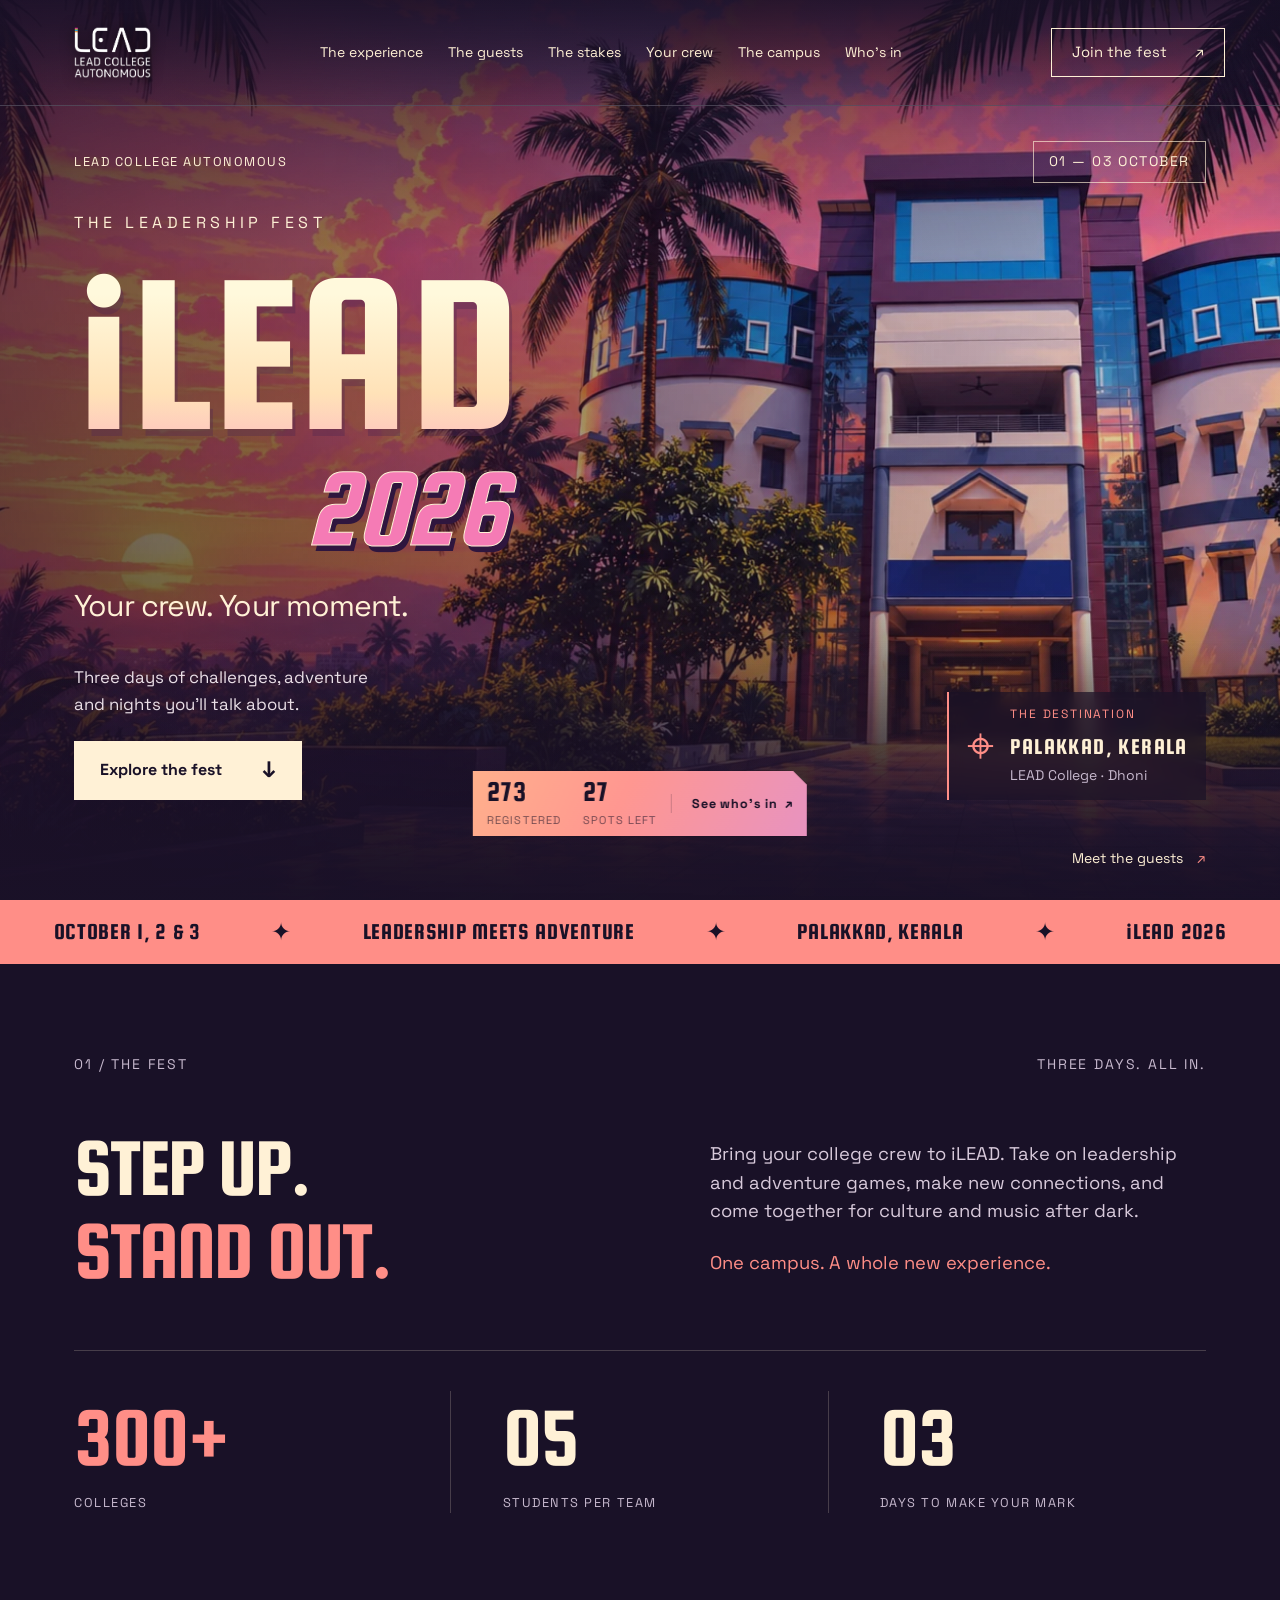
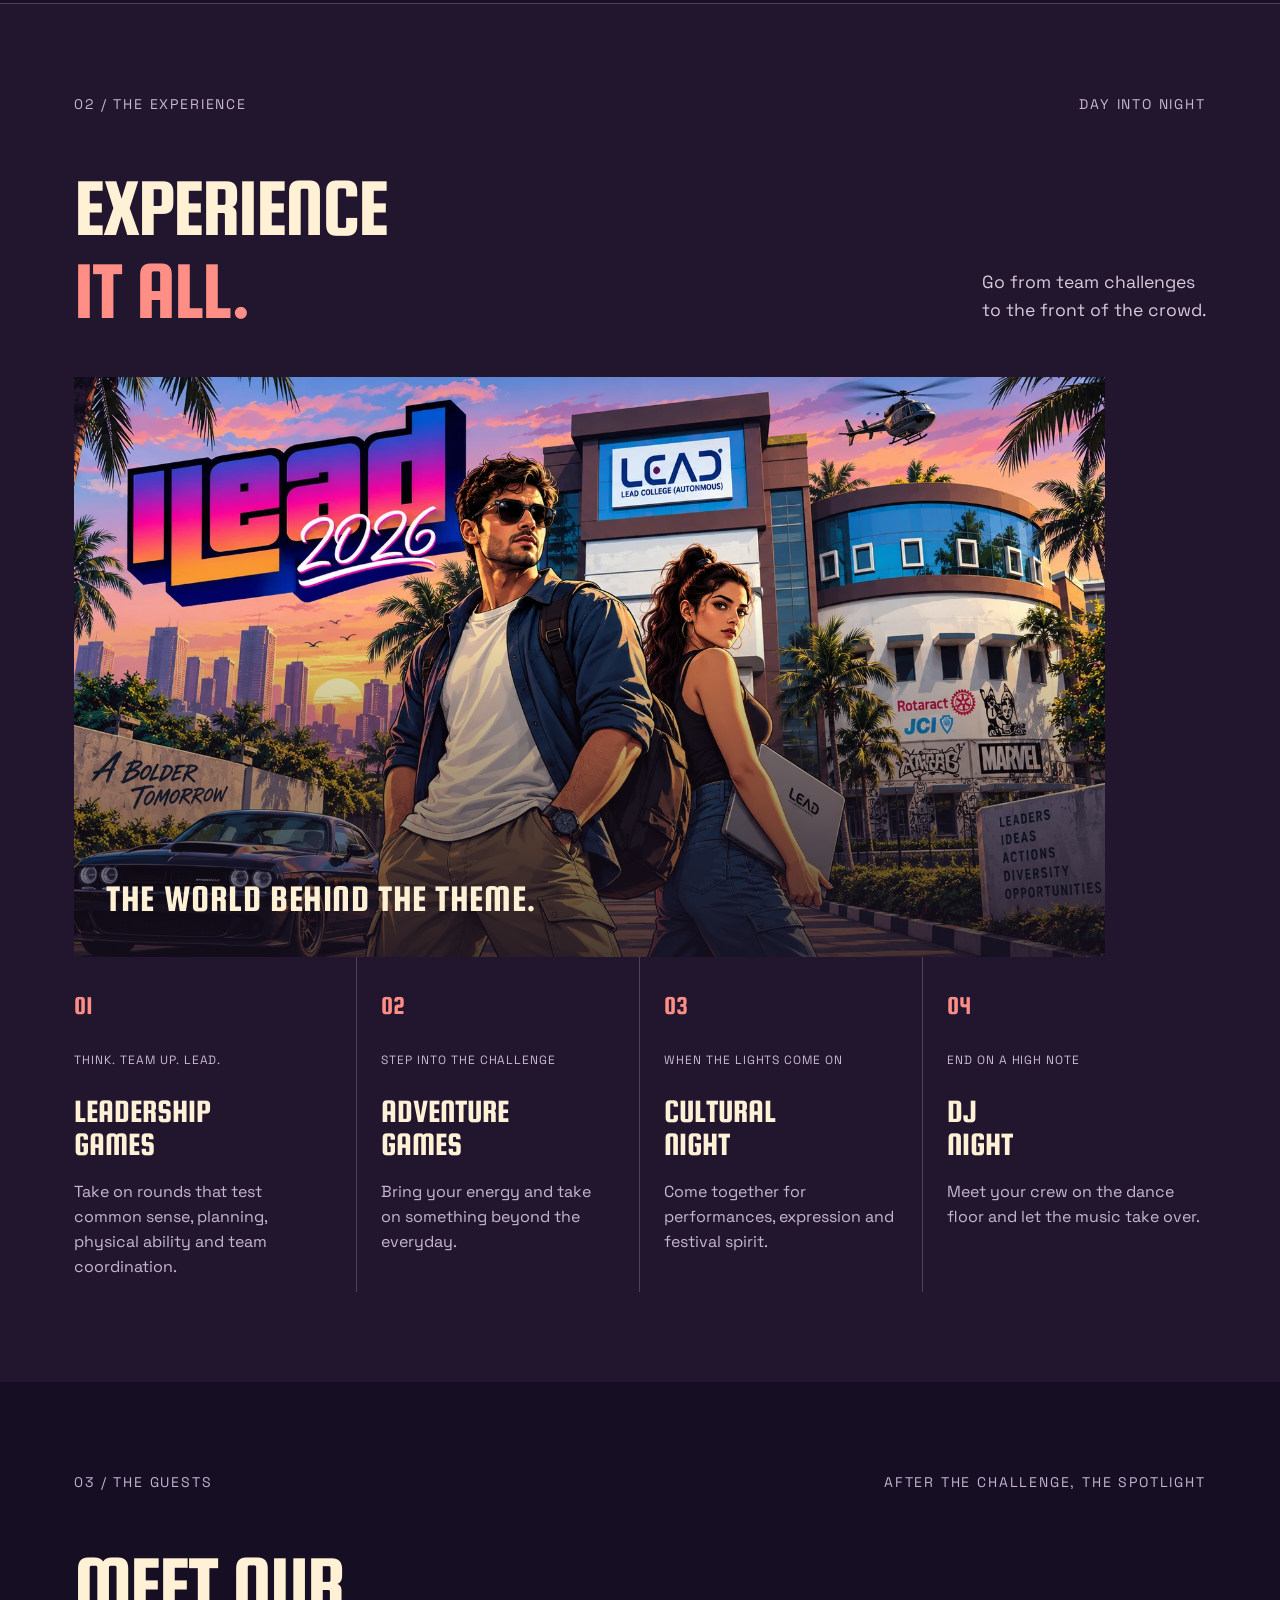
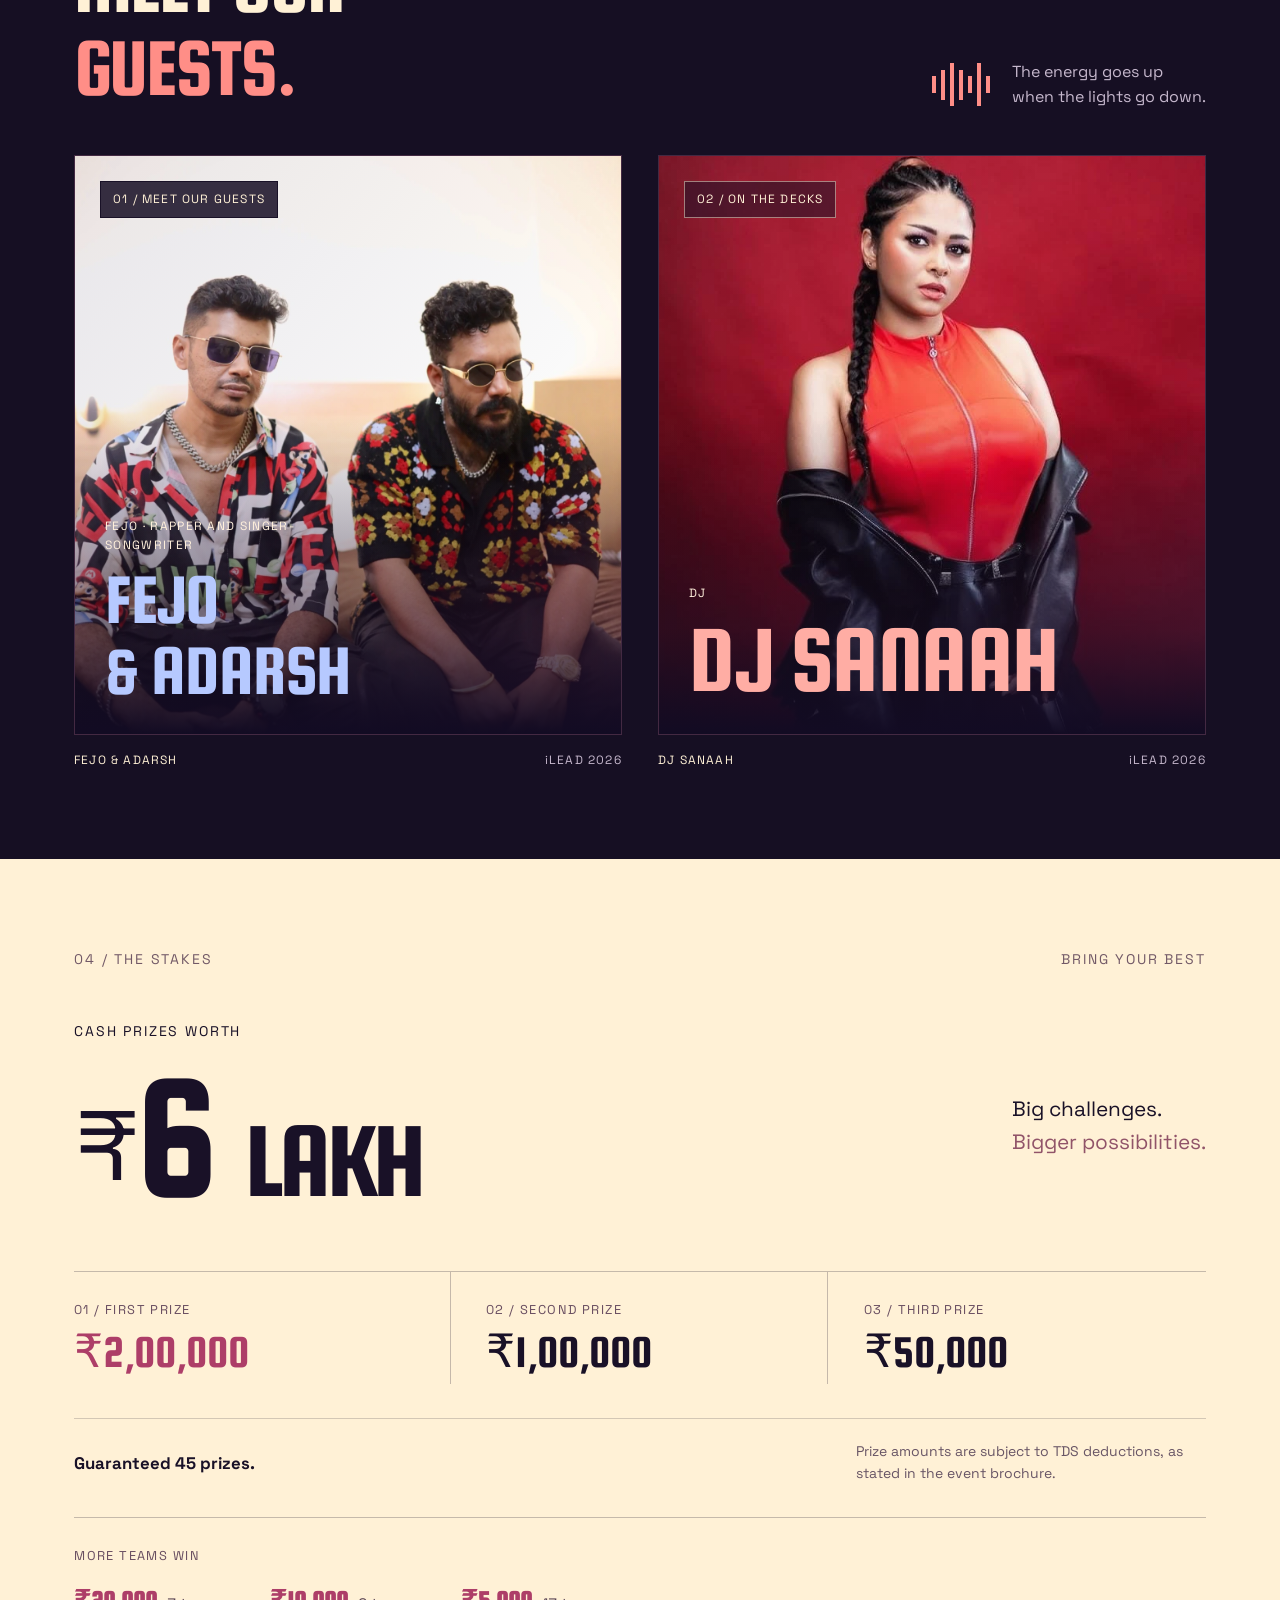
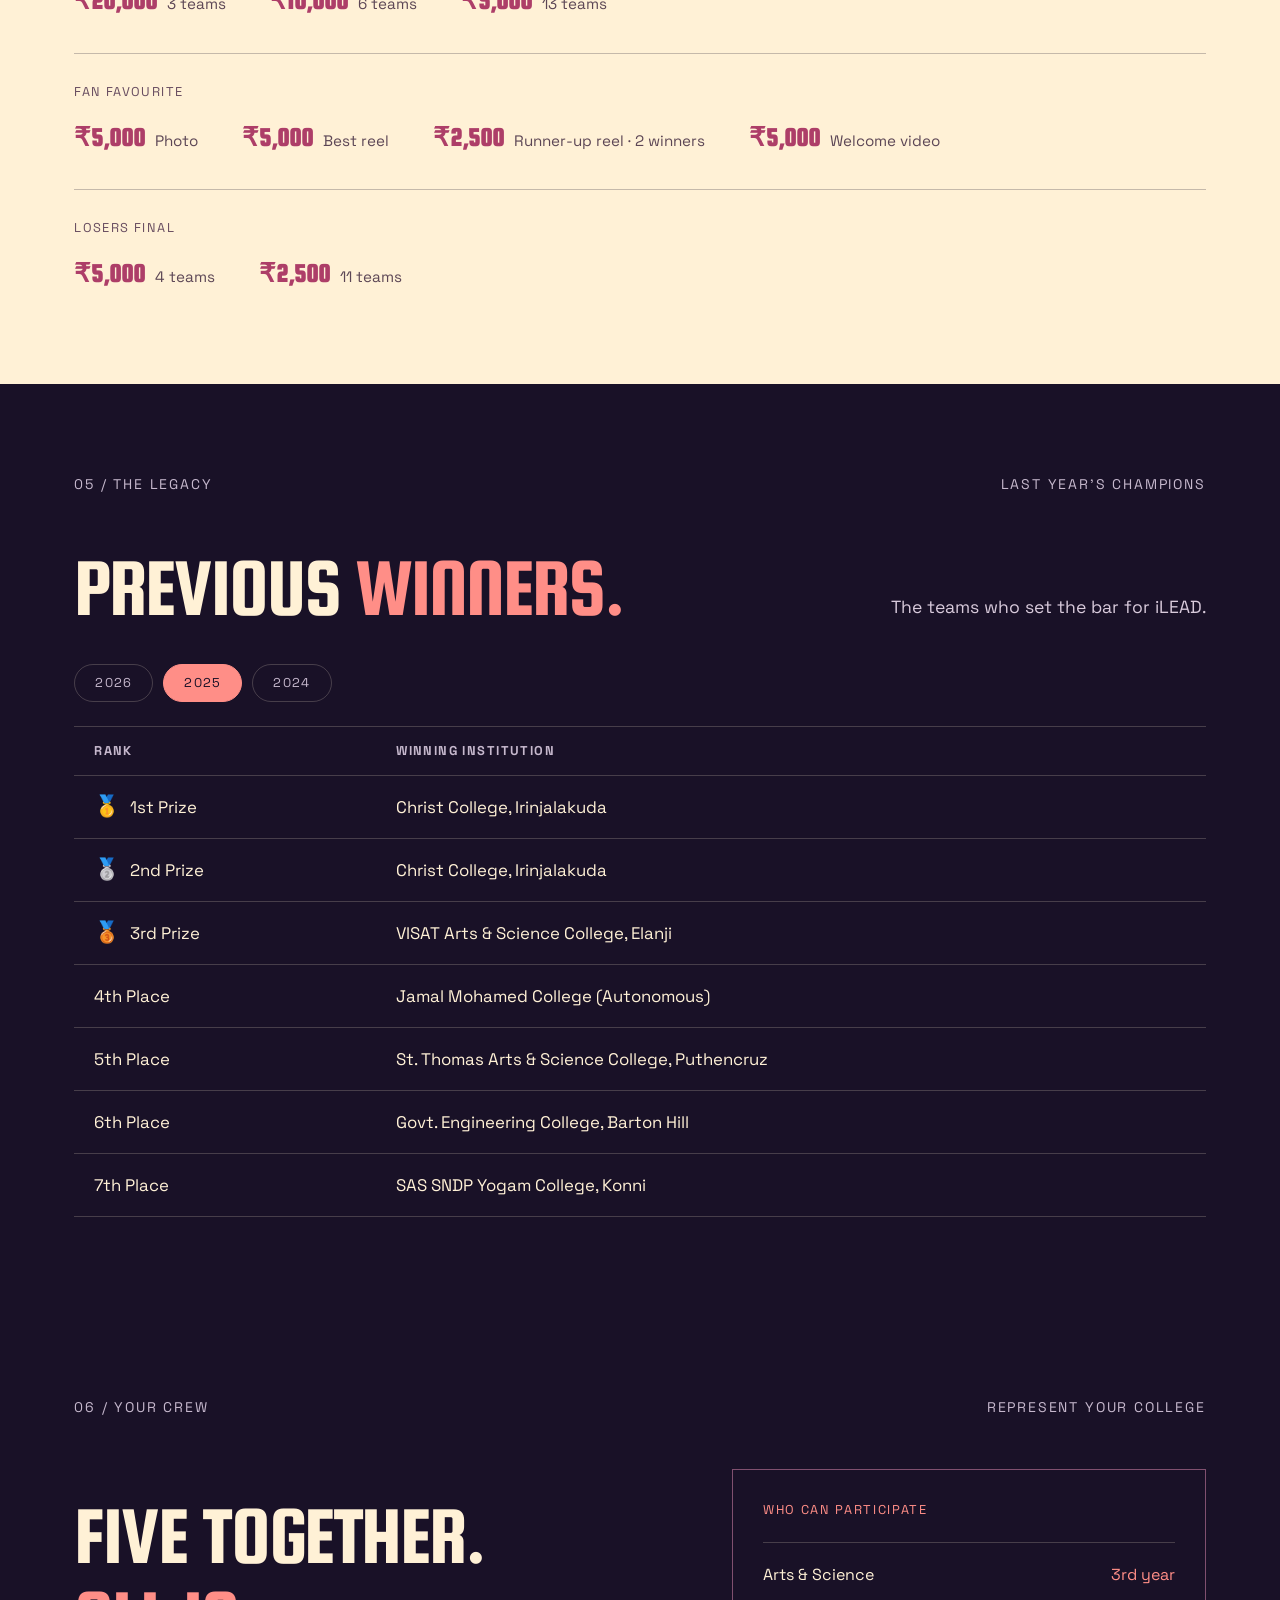
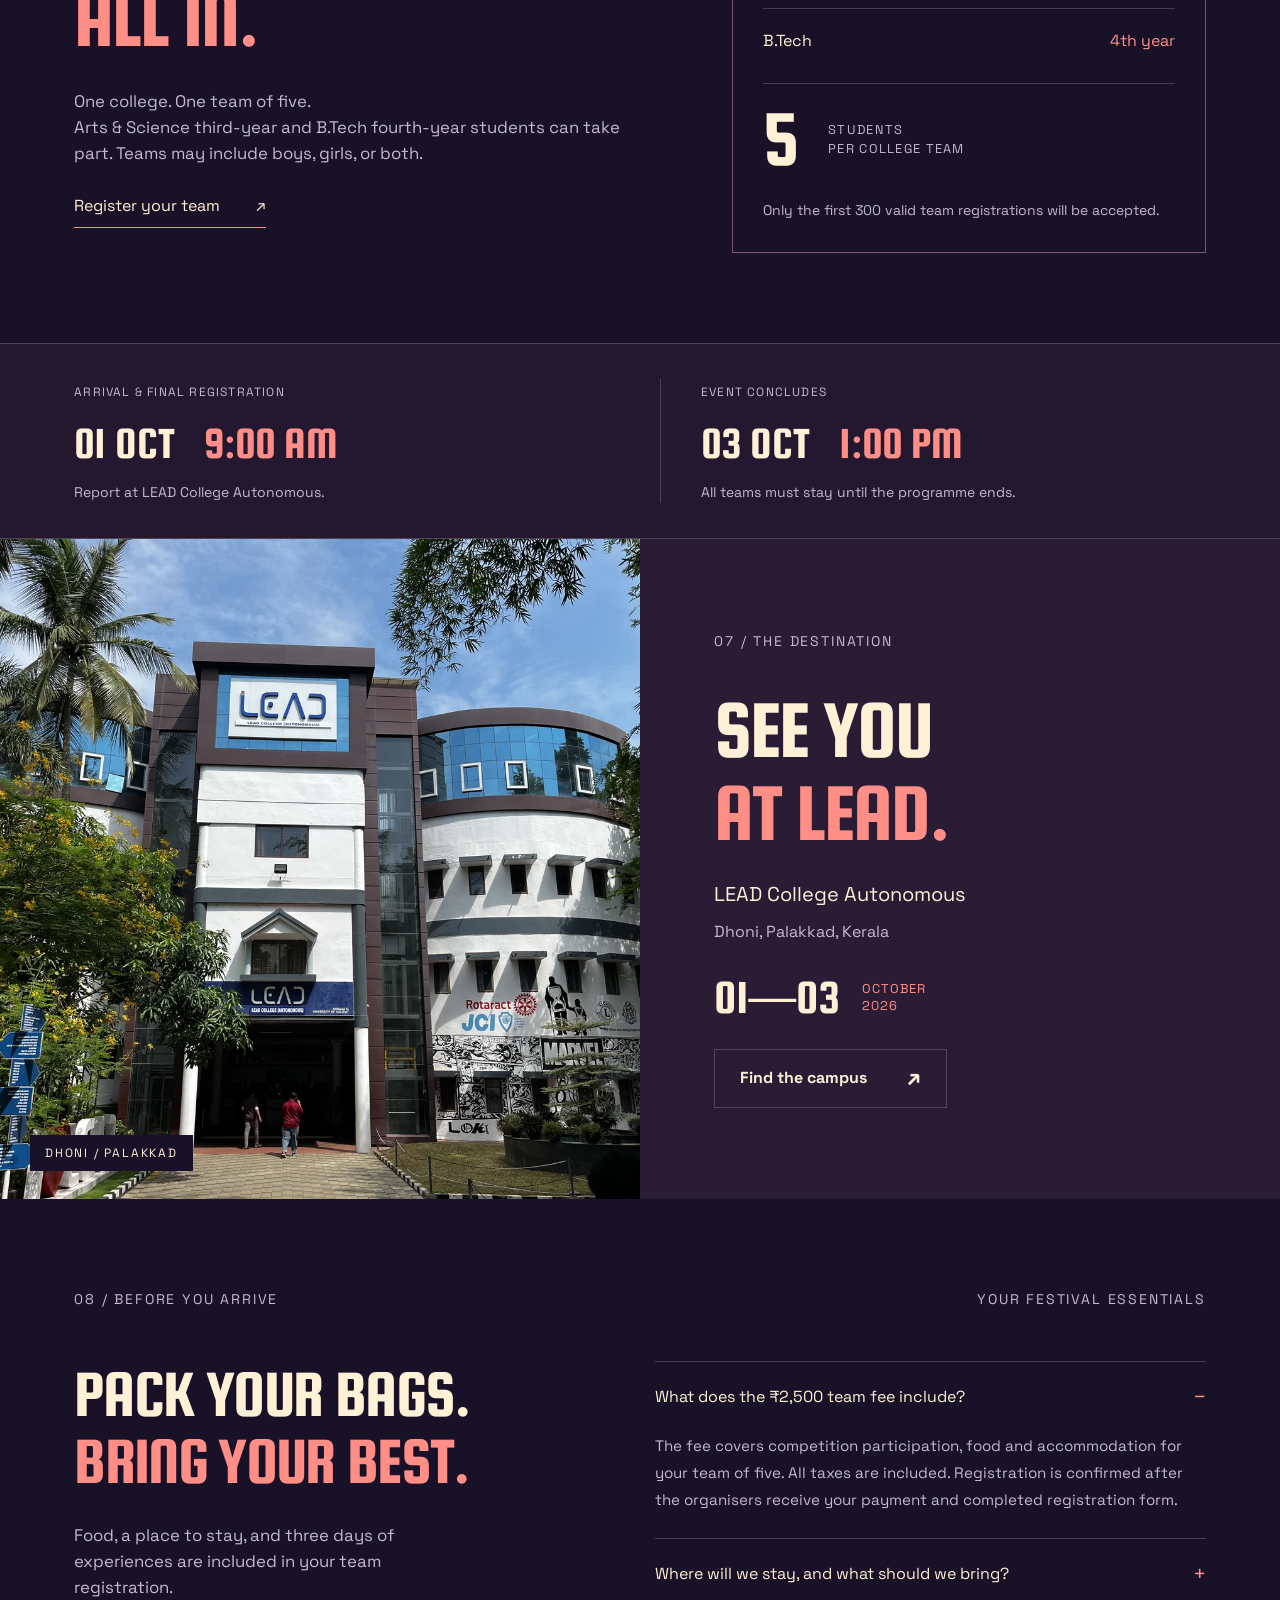
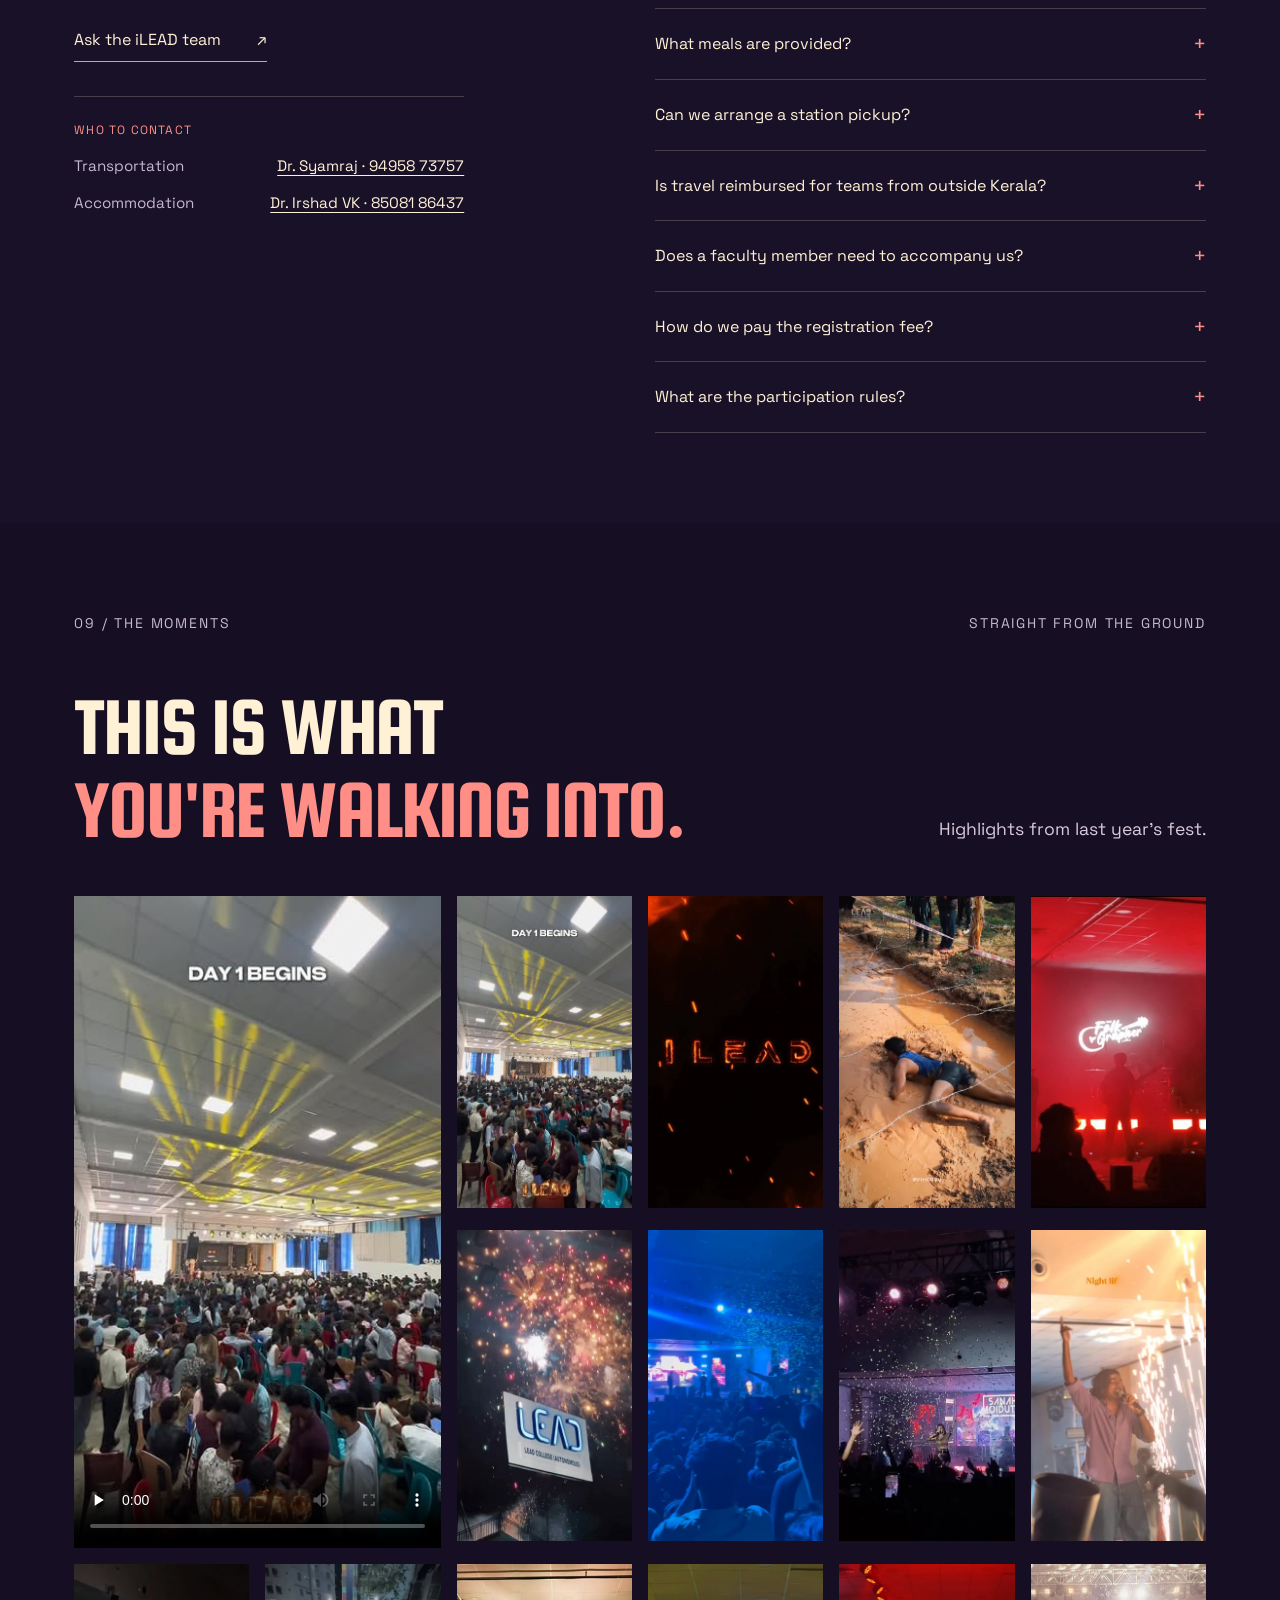
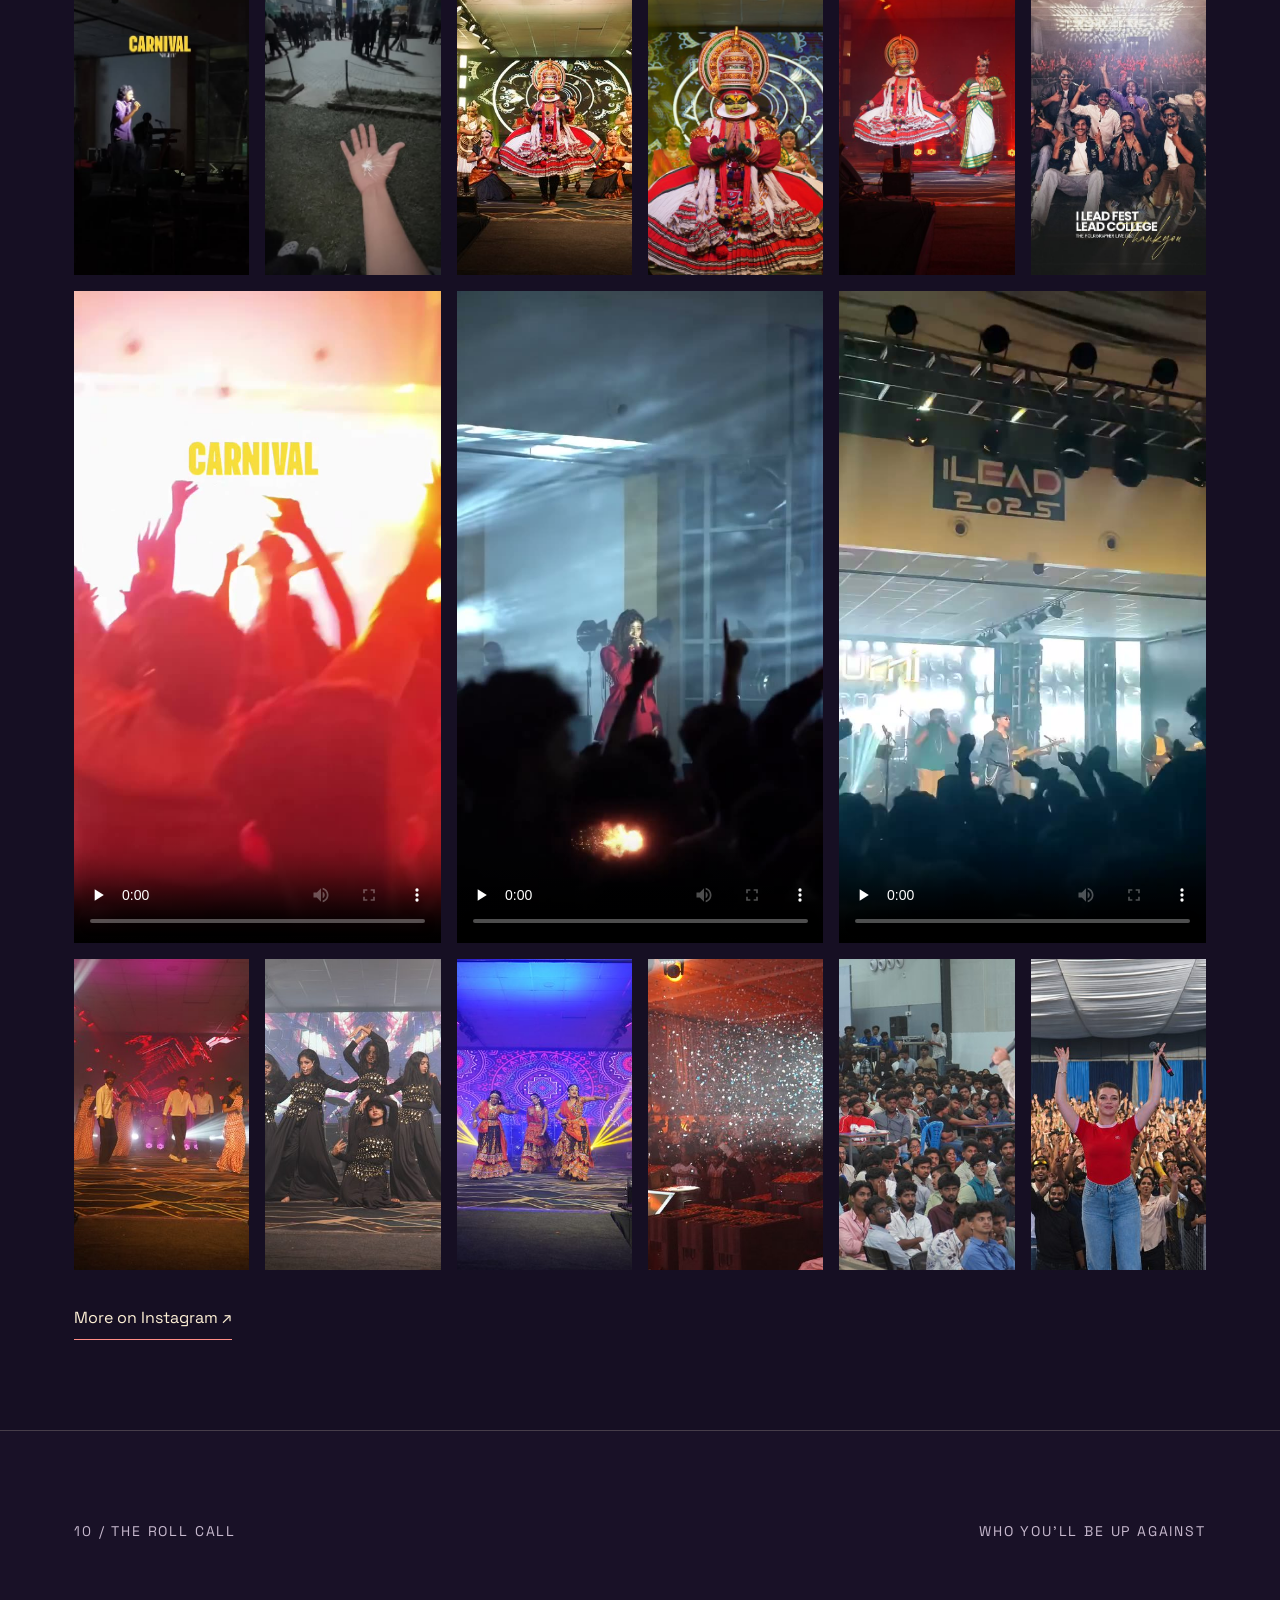
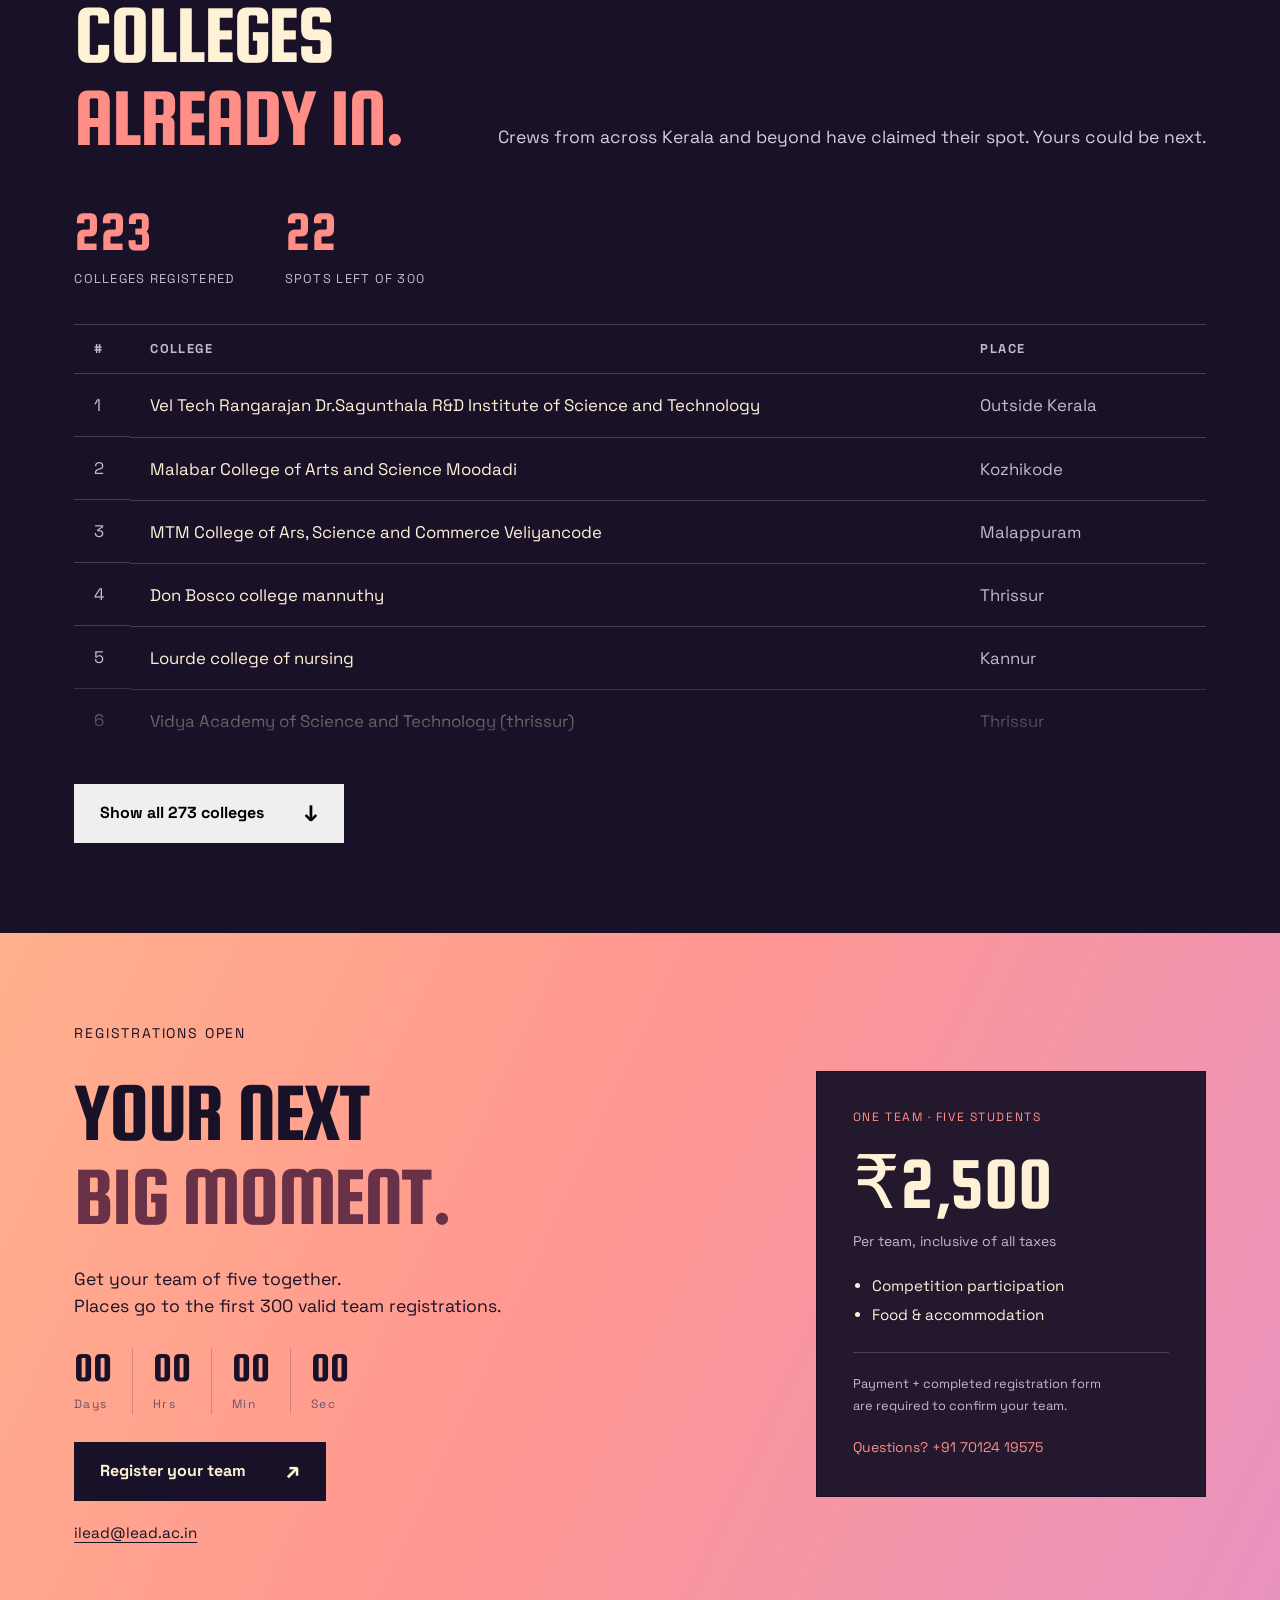
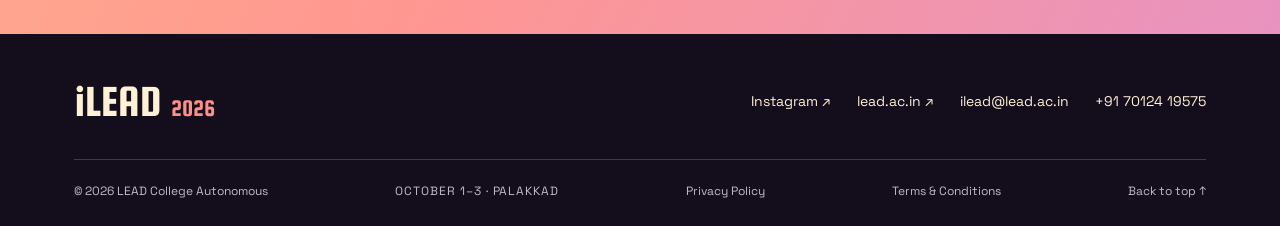
==== commit 77edb9ac: "Update site (auto, registration sync) 2026-09-26T14:30:05Z" ====
--- a/index.html
+++ b/index.html
@@ -89,8 +89,8 @@
           <div><p class="hero-intro">Three days of challenges, adventure<br class="desktop-break"> and nights you’ll talk about.</p><a class="button button-cream" href="index.html#experience">Explore the fest <span aria-hidden="true">↓</span></a>
             <a class="hero-stat" data-depth href="index.html#registered-colleges" aria-label="See how many colleges have registered, and the full list">
               <div class="hero-stat-figures">
-                <div><strong><span data-count-to="270" id="hero-registered-count">0</span></strong><span class="hero-stat-label">Registered</span></div>
-                <div><strong><span data-count-to="30" id="hero-spots-left-count">0</span></strong><span class="hero-stat-label">Spots left</span></div>
+                <div><strong><span data-count-to="273" id="hero-registered-count">0</span></strong><span class="hero-stat-label">Registered</span></div>
+                <div><strong><span data-count-to="27" id="hero-spots-left-count">0</span></strong><span class="hero-stat-label">Spots left</span></div>
               </div>
               <span class="hero-stat-cta"><span class="cta-text">See who's in</span><span aria-hidden="true">↗</span></span>
             </a>
@@ -295,16 +295,16 @@
       <div class="section-kicker"><span>10 / THE ROLL CALL</span><span>WHO YOU'LL BE UP AGAINST</span></div>
       <div class="section-heading"><h2 id="registered-title">Colleges<br><em>already in.</em></h2><p>Crews from across Kerala and beyond have claimed their spot. Yours could be next.</p></div>
       <div class="registered-stats">
-        <div><strong><span data-count-to="270" id="section-registered-count">0</span></strong><span class="registered-stats-label">COLLEGES REGISTERED</span></div>
-        <div><strong><span data-count-to="30" id="section-spots-left-count">0</span></strong><span class="registered-stats-label">SPOTS LEFT OF 300</span></div>
+        <div><strong><span data-count-to="273" id="section-registered-count">0</span></strong><span class="registered-stats-label">COLLEGES REGISTERED</span></div>
+        <div><strong><span data-count-to="27" id="section-spots-left-count">0</span></strong><span class="registered-stats-label">SPOTS LEFT OF 300</span></div>
       </div>
       <div class="college-list" id="college-list">
         <table class="winners-table college-table">
           <thead><tr><th scope="col">#</th><th scope="col">College</th><th scope="col">Place</th></tr></thead>
-          <tbody id="college-table-body"><tr><td>1</td><td>Vel Tech Rangarajan Dr.Sagunthala R&amp;D Institute of Science and Technology</td><td>Outside Kerala</td></tr><tr><td>2</td><td>Malabar College of Arts and Science Moodadi</td><td>Kozhikode</td></tr><tr><td>3</td><td>MTM College of Ars, Science and Commerce Veliyancode</td><td>Malappuram</td></tr><tr><td>4</td><td>Don Bosco college mannuthy</td><td>Thrissur</td></tr><tr><td>5</td><td>Lourde college of nursing</td><td>Kannur</td></tr><tr><td>6</td><td>Vidya Academy of Science and Technology (thrissur)</td><td>Thrissur</td></tr><tr><td>7</td><td>Ahalia School Of Commerce And Mathematics</td><td>Palakkad</td></tr><tr><td>8</td><td>SRM institute of science and technology, Ktr.</td><td>Outside Kerala</td></tr><tr><td>9</td><td>Christian College Kattakada</td><td>Thiruvananthapuram</td></tr><tr><td>10</td><td>Sahrdaya College of Engineering</td><td>Thrissur</td></tr><tr><td>11</td><td>College of applied science Malampuzha</td><td>Palakkad</td></tr><tr><td>12</td><td>Sadhya arts and science college Wandoor</td><td>Malappuram</td></tr><tr><td>13</td><td>BJCSI Arts and Science College</td><td>Thiruvananthapuram</td></tr><tr><td>14</td><td>Safi Institute of Advanced Studies</td><td>Malappuram</td></tr><tr><td>15</td><td>St. Thomas College Palai (Autonomous)</td><td>Kottayam</td></tr><tr><td>16</td><td>Moulana Arts and Science college</td><td>Malappuram</td></tr><tr><td>17</td><td>St Thomas College(Autonomous), Thrissur</td><td>Thrissur</td></tr><tr><td>18</td><td>Paramekkavu College of Arts and Science</td><td>Thrissur</td></tr><tr><td>19</td><td>Muslim association college of arts and science</td><td>Thiruvananthapuram</td></tr><tr><td>20</td><td>VT Bhattathiripad College</td><td>Palakkad</td></tr><tr><td>21</td><td>Sri Krishna Arts and Science College</td><td>Outside Kerala</td></tr><tr><td>22</td><td>ITM College of Arts and Science Mayyil</td><td>Kannur</td></tr><tr><td>23</td><td>Jyothi Engineering College (Autonomous), Cheruthuruthy, Thrissur</td><td>Thrissur</td></tr><tr><td>24</td><td>MAMO College Manassery</td><td>Kozhikode</td></tr><tr><td>25</td><td>Rouzathul Uloom Arabic College</td><td>Kozhikode</td></tr><tr><td>26</td><td>Sethu institute of technology</td><td>Outside Kerala</td></tr><tr><td>27</td><td>CPA Collage of Global Studies Puthanathani</td><td>Malappuram</td></tr><tr><td>28</td><td>Marian college autonomous kuttikanam</td><td>Idukki</td></tr><tr><td>29</td><td>St joseph’s college</td><td>Outside Kerala</td></tr><tr><td>30</td><td>College of applied science (IHRD) vadakkencherry</td><td>Palakkad</td></tr><tr><td>31</td><td>Global institute of engineering and technology</td><td>Outside Kerala</td></tr><tr><td>32</td><td>Saranathan College of Engineering</td><td>Outside Kerala</td></tr><tr><td>33</td><td>Nilgiri college of arts and science thaloor (Autonomous )</td><td>Outside Kerala</td></tr><tr><td>34</td><td>LBS Institute of Technology for Women, Poojapura</td><td>Thiruvananthapuram</td></tr><tr><td>35</td><td>SRM institute of science and technology</td><td>Outside Kerala</td></tr><tr><td>36</td><td>FISAT</td><td>Ernakulam</td></tr><tr><td>37</td><td>Adi Shankara Institute of Engineering and Technology, </td><td>Ernakulam</td></tr><tr><td>38</td><td>Fathima Arts &amp;Science Collage Moothedath</td><td>Malappuram</td></tr><tr><td>39</td><td>AJ College of Science and Technology Thonnakkal</td><td>Thiruvananthapuram</td></tr><tr><td>40</td><td>Ahalia school of engineering and technology</td><td>Palakkad</td></tr><tr><td>41</td><td>Nehru Collage of Engineering and Research Centre</td><td>Thrissur</td></tr><tr><td>42</td><td>St.Thomas College of Engineering &amp; Technology, Sivapuram, Kannur</td><td>Kannur</td></tr><tr><td>43</td><td>MET Arts and Science College</td><td>Kozhikode</td></tr><tr><td>44</td><td>Vignan institute of technology and science</td><td>Outside Kerala</td></tr><tr><td>45</td><td>Mangalam College of Engineering, Ettumanoor</td><td>Kottayam</td></tr><tr><td>46</td><td>JDT Islam arts science college</td><td>Kozhikode</td></tr><tr><td>47</td><td>NSS College Ottapalam</td><td>Palakkad</td></tr><tr><td>48</td><td>Duxford college for advanced studies</td><td>Malappuram</td></tr><tr><td>49</td><td>Ideal Arts and Science College Cherppulssheri</td><td>Palakkad</td></tr><tr><td>50</td><td>Amity Global Business School Bangalore</td><td>Outside Kerala</td></tr><tr><td>51</td><td>Mar gregorios college of law</td><td>Thiruvananthapuram</td></tr><tr><td>52</td><td>Sri Sairam engineering college</td><td>Outside Kerala</td></tr><tr><td>53</td><td>PMST Arts and Science College Kundoor</td><td>Malappuram</td></tr><tr><td>54</td><td>Saintgits College of Engineering</td><td>Kottayam</td></tr><tr><td>55</td><td>Jamal Mohamad college</td><td>Outside Kerala</td></tr><tr><td>56</td><td>KR&#x27;s Sree Narayana College</td><td>Malappuram</td></tr><tr><td>57</td><td>Sree narayana college kollam</td><td>Kollam</td></tr><tr><td>58</td><td>Lourdes Matha Collage Of science and technology</td><td>Thiruvananthapuram</td></tr><tr><td>59</td><td>Vimal jyothi college of Engineering Kannur</td><td>Kannur</td></tr><tr><td>60</td><td>Cas nadhapuram IHRD</td><td>Kozhikode</td></tr><tr><td>61</td><td>MES Ponnani College</td><td>Malappuram</td></tr><tr><td>62</td><td>Mount seena College</td><td>Palakkad</td></tr><tr><td>63</td><td>Pazhassi Raja NSS COLLEGE MATTANUR</td><td>Kannur</td></tr><tr><td>64</td><td>Majlis Arts and Science College Autonomous</td><td>Malappuram</td></tr><tr><td>65</td><td>Carmel College of Engineering and Technology</td><td>Alappuzha</td></tr><tr><td>66</td><td>Sullamussalam Arabic College Areekode</td><td>Malappuram</td></tr><tr><td>67</td><td>St.xavier&#x27;s College for Women Autonomous Aluva</td><td>Ernakulam</td></tr><tr><td>68</td><td>Sree Buddha College of Engineering</td><td>Pathanamthitta</td></tr><tr><td>69</td><td>Vels University Pallavaram</td><td>Outside Kerala</td></tr><tr><td>70</td><td>Govt law college Thrissur</td><td>Thrissur</td></tr><tr><td>71</td><td>Peri Institute Of Technology</td><td>Outside Kerala</td></tr><tr><td>72</td><td>Yuvakshetra institute of management studies</td><td>Palakkad</td></tr><tr><td>73</td><td>MMS Arts &amp; Science College Malayinkeezhu</td><td>Thiruvananthapuram</td></tr><tr><td>74</td><td>Diginity College</td><td>Kozhikode</td></tr><tr><td>75</td><td>SES college, Sreekandapuram ,kannur</td><td>Kannur</td></tr><tr><td>76</td><td>Loyola Institute of Technology</td><td>Outside Kerala</td></tr><tr><td>77</td><td>Jamia Nadwiyya Arts Science College Edavanna</td><td>Malappuram</td></tr><tr><td>78</td><td>Sri C Achuthamenon Govt College,  Kuttanellur</td><td>Thrissur</td></tr><tr><td>79</td><td>Manikam Ramaswami College of Arts &amp; Science, Madurai, Tamilnadu</td><td>Outside Kerala</td></tr><tr><td>80</td><td>IMI Professional Studies</td><td>Outside Kerala</td></tr><tr><td>81</td><td>University college of engineering kariavattom</td><td>Thiruvananthapuram</td></tr><tr><td>82</td><td>St michael&#x27;s college cherthala</td><td>Alappuzha</td></tr><tr><td>83</td><td>AJK College of Arts and Science</td><td>Outside Kerala</td></tr><tr><td>84</td><td>Government College Malappuram</td><td>Malappuram</td></tr><tr><td>85</td><td>SRM institute of science and technology, Trichy</td><td>Outside Kerala</td></tr><tr><td>86</td><td>IES College of Engineering</td><td>Thrissur</td></tr><tr><td>87</td><td>MES Kalladi College Mannarkkad</td><td>Palakkad</td></tr><tr><td>88</td><td>Government Victoria College, Palakkad</td><td>Palakkad</td></tr><tr><td>89</td><td>SNGS Collage Pattambi</td><td>Palakkad</td></tr><tr><td>90</td><td>Vel tech multi tech Dr. Rengarajan Dr.sakunthala engineering collage</td><td>Outside Kerala</td></tr><tr><td>91</td><td>College of applied science chelakkara</td><td>Thrissur</td></tr><tr><td>92</td><td>Kristu Jyoti College of management and technology</td><td>Kottayam</td></tr><tr><td>93</td><td>Valia Koonambaikulathamma College of Engineering and Technology</td><td>Kollam</td></tr><tr><td>94</td><td>PSG College of Arts &amp; Science</td><td>Outside Kerala</td></tr><tr><td>95</td><td>Sree Sankara Vidhyapeetom College,Valayanchirangara</td><td>Ernakulam</td></tr><tr><td>96</td><td>Goverment collage Chittur</td><td>Palakkad</td></tr><tr><td>97</td><td>Blossom art&#x27;s and since college kondoty</td><td>Malappuram</td></tr><tr><td>98</td><td>Sanjivani University</td><td>Outside Kerala</td></tr><tr><td>99</td><td>National College</td><td>Thiruvananthapuram</td></tr><tr><td>100</td><td>Govt arts and science college perumbakkam chennai - 600131</td><td>Outside Kerala</td></tr><tr><td>101</td><td>College of engineering Aranmula</td><td>Pathanamthitta</td></tr><tr><td>102</td><td>St.Joseph College of Engineering</td><td>Outside Kerala</td></tr><tr><td>103</td><td>Vidya Academy of Science and Technology Technical Campus</td><td>Thiruvananthapuram</td></tr><tr><td>104</td><td>RVS College of Art and Science,Sulur</td><td>Outside Kerala</td></tr><tr><td>105</td><td>Bishop Vayalil Memorial Holycross College Cherpunkal</td><td>Kottayam</td></tr><tr><td>106</td><td>Rajadhani Institute of Science and Technology</td><td>Palakkad</td></tr><tr><td>107</td><td>Aspire College Thrithala</td><td>Palakkad</td></tr><tr><td>108</td><td>Bharathamatha College of Arts and Science, Kozhinjampara</td><td>Palakkad</td></tr><tr><td>109</td><td>College of applied science ,adoor</td><td>Pathanamthitta</td></tr><tr><td>110</td><td>K. J. Somaiya Institute of Technology</td><td>Outside Kerala</td></tr><tr><td>111</td><td>Al Shifa College of Arts and Science</td><td>Malappuram</td></tr><tr><td>112</td><td>Nirmala College of Engineering</td><td>Thrissur</td></tr><tr><td>113</td><td>Newman College Thodupuzha</td><td>Idukki</td></tr><tr><td>114</td><td>SAFA COLLEGE of arts and science</td><td>Malappuram</td></tr><tr><td>115</td><td>Ccsit palakkad</td><td>Palakkad</td></tr><tr><td>116</td><td>Government Engineering College Thrissur</td><td>Thrissur</td></tr><tr><td>117</td><td>Sree sankara Vidyapeetom college</td><td>Thiruvananthapuram</td></tr><tr><td>118</td><td>Sivaji college of engineering and technology</td><td>Thiruvananthapuram</td></tr><tr><td>119</td><td>Government Engineering College Idukki</td><td>Idukki</td></tr><tr><td>120</td><td>Yenepoya Institute of Arts, Science, Management &amp; commerce</td><td>Outside Kerala</td></tr><tr><td>121</td><td>SRM Institue Of Science And Technology Tiruchirappalli</td><td>Outside Kerala</td></tr><tr><td>122</td><td>Sankara college of science and commerce</td><td>Outside Kerala</td></tr><tr><td>123</td><td>Pristine Valley College of arts and sciences</td><td>Malappuram</td></tr><tr><td>124</td><td>M.A.M school of engineering</td><td>Outside Kerala</td></tr><tr><td>125</td><td>T.K.M College of Arts and Science</td><td>Kollam</td></tr><tr><td>126</td><td>Ethiraj College For Women (Autonomous)</td><td>Outside Kerala</td></tr><tr><td>127</td><td>Educos Arts and Science College Kuttiady</td><td>Kozhikode</td></tr><tr><td>128</td><td>Siena college of professional studies</td><td>Ernakulam</td></tr><tr><td>129</td><td>Mother Theresa College Nellikad,  Kattakada ,  Trivandrum</td><td>Thiruvananthapuram</td></tr><tr><td>130</td><td>CHMKM Govt College Koduvally</td><td>Kozhikode</td></tr><tr><td>131</td><td>Sree Narayana Collage,  Alathur</td><td>Palakkad</td></tr><tr><td>132</td><td>The American college</td><td>Outside Kerala</td></tr><tr><td>133</td><td>Cusat</td><td>Ernakulam</td></tr><tr><td>134</td><td>Vivekananda vision arts and science college,VGI, Thiruvallur dist,TN</td><td>Outside Kerala</td></tr><tr><td>135</td><td>Mar Thoma College Thiruvalla</td><td>Kottayam</td></tr><tr><td>136</td><td>De Paul Institute of Science and Technology Angama6</td><td>Ernakulam</td></tr><tr><td>137</td><td>Rajadhani Institute of Engineering and Technology</td><td>Thiruvananthapuram</td></tr><tr><td>138</td><td>Ccsit Malappuram</td><td>Malappuram</td></tr><tr><td>139</td><td>Govt college, mananthavady</td><td>Wayanad</td></tr><tr><td>140</td><td>Nehru Collage of Architecture</td><td>Palakkad</td></tr><tr><td>141</td><td>School of Engineering Technology, Sanjivani University</td><td>Outside Kerala</td></tr><tr><td>142</td><td>Amal Jyothi College Of Engineering</td><td>Kottayam</td></tr><tr><td>143</td><td>LBS College of Engineering, Kasargod</td><td>Kasaragod</td></tr><tr><td>144</td><td>CSI Nursing College, Madurai</td><td>Outside Kerala</td></tr><tr><td>145</td><td>LEAD ST.Thomas college konni, thavalappara</td><td>Pathanamthitta</td></tr><tr><td>146</td><td>Aj institute of engineering and technology</td><td>Outside Kerala</td></tr><tr><td>147</td><td>KG College of Arts &amp; Science</td><td>Outside Kerala</td></tr><tr><td>148</td><td>Government college perigome</td><td>Kannur</td></tr><tr><td>149</td><td>KMO Arts and Science</td><td>Kozhikode</td></tr><tr><td>150</td><td>Sahodaran Ayyappan smaraka SNDP Yogam college konni</td><td>Pathanamthitta</td></tr><tr><td>151</td><td>Cooperative arts and science college madayi</td><td>Kannur</td></tr><tr><td>152</td><td>Atria Institute of Technology</td><td>Outside Kerala</td></tr><tr><td>153</td><td>Hindustan</td><td>Outside Kerala</td></tr><tr><td>154</td><td>Jai Bharath College of Management and Engineering Technology</td><td>Ernakulam</td></tr><tr><td>155</td><td>NSS College Nemmara</td><td>Palakkad</td></tr><tr><td>156</td><td>Anvarul Islam Arabic College,  Kuniyil</td><td>Malappuram</td></tr><tr><td>157</td><td>Royal College of engineering and technology</td><td>Thrissur</td></tr><tr><td>158</td><td>Chinmaya Arts &amp; Science College For Women</td><td>Kannur</td></tr><tr><td>159</td><td>St. Gregorios college, kottarakkara</td><td>Kollam</td></tr><tr><td>160</td><td>Rajadhani institute of hotel management and catering technology BHMCT</td><td>Thiruvananthapuram</td></tr><tr><td>161</td><td>A.C. Kunhimon Haji Memorial ICA College Thozhiyoor</td><td>Thrissur</td></tr><tr><td>162</td><td>Pk das liberal arts and science college</td><td>Palakkad</td></tr><tr><td>163</td><td>Hi tech arts and science college vattoli</td><td>Kozhikode</td></tr><tr><td>164</td><td>Dhanalakshimi srinivasan engineering college (autonomous)</td><td>Outside Kerala</td></tr><tr><td>165</td><td>Collage of Applied Science Attapadi</td><td>Palakkad</td></tr><tr><td>166</td><td>Government college Mokeri</td><td>Kozhikode</td></tr><tr><td>167</td><td>Tharananellur arts and science college</td><td>Thrissur</td></tr><tr><td>168</td><td>Amal College of Advanced Studies , Nilambur</td><td>Malappuram</td></tr><tr><td>169</td><td>Sree Kerala Varma College,  Thrissur</td><td>Thrissur</td></tr><tr><td>170</td><td>St Alberts College (Autonomous)</td><td>Ernakulam</td></tr><tr><td>171</td><td>MSTM Arts and Science College</td><td>Malappuram</td></tr><tr><td>172</td><td>Ilahia College of Engineering and Technology</td><td>Ernakulam</td></tr><tr><td>173</td><td>A.V. Abdurahiman Haji Arts and Science College</td><td>Kozhikode</td></tr><tr><td>174</td><td>Sahrdaya college of advanced studies</td><td>Thrissur</td></tr><tr><td>175</td><td>SRM TRP Engineering College</td><td>Outside Kerala</td></tr><tr><td>176</td><td>Mercy College Palakkad</td><td>Palakkad</td></tr><tr><td>177</td><td>Ihrd cas kundara</td><td>Kollam</td></tr><tr><td>178</td><td>Assumption college , Changanacherry</td><td>Kottayam</td></tr><tr><td>179</td><td>Govt Arts and Science College Nilambur</td><td>Malappuram</td></tr><tr><td>180</td><td>College of Applied Science Kottarakkara</td><td>Kollam</td></tr><tr><td>181</td><td>Mores College of Arts and Science</td><td>Kozhikode</td></tr><tr><td>182</td><td>College of Engineering Kottarakkara</td><td>Kollam</td></tr><tr><td>183</td><td>SD college</td><td>Alappuzha</td></tr><tr><td>184</td><td>Providence college of Engineering</td><td>Alappuzha</td></tr><tr><td>185</td><td>DePaul college, Mysore</td><td>Outside Kerala</td></tr><tr><td>186</td><td>Mohandas College of Engineering and Technology</td><td>Thiruvananthapuram</td></tr><tr><td>187</td><td>SNS College of Technology</td><td>Outside Kerala</td></tr><tr><td>188</td><td>John Cox Memorial CSI Institute Of Technology</td><td>Thiruvananthapuram</td></tr><tr><td>189</td><td>Mannam NSS College Anchal Kollam</td><td>Kollam</td></tr><tr><td>190</td><td>PVS College of Arts and Science,  Pantheerankavu</td><td>Kozhikode</td></tr><tr><td>191</td><td>Nobel women&#x27;s collage manjeri</td><td>Malappuram</td></tr><tr><td>192</td><td>St. Mary’s College of Commerce and Management Studies,  Thuruthiply</td><td>Ernakulam</td></tr><tr><td>193</td><td>MPMM SN Trusts College Shoranur</td><td>Palakkad</td></tr><tr><td>194</td><td>M G College Iritty</td><td>Kannur</td></tr><tr><td>195</td><td>College of Applied Science IHRD Calicut</td><td>Kozhikode</td></tr><tr><td>196</td><td>University college of engineering, Thodupuzha</td><td>Idukki</td></tr><tr><td>197</td><td>Amrita Vishwa Vidhyapeetam Kochi</td><td>Ernakulam</td></tr><tr><td>198</td><td>University Institute of Technology</td><td>Alappuzha</td></tr><tr><td>199</td><td>Anugraha institute of social science college</td><td>Outside Kerala</td></tr><tr><td>200</td><td>Mannam Memorial N S S College,Konni</td><td>Pathanamthitta</td></tr><tr><td>201</td><td>Chinmaya College of Art Commerce &amp; Science Thrippunitura</td><td>Ernakulam</td></tr><tr><td>202</td><td>Marthoma college of science and technology ayoor</td><td>Kollam</td></tr><tr><td>203</td><td>Madurai Kamarajar University College</td><td>Outside Kerala</td></tr><tr><td>204</td><td>St John&#x27;s Anchal</td><td>Kollam</td></tr><tr><td>205</td><td>Govt arts and science college meenchanda,calicut</td><td>Kozhikode</td></tr><tr><td>206</td><td>College of Engineering Muttathara</td><td>Thiruvananthapuram</td></tr><tr><td>207</td><td>Sri Vidya College of Engineering and Technology</td><td>Outside Kerala</td></tr><tr><td>208</td><td>Annai College of Arts and Science Kovilachery,  Kumbakonam.</td><td>Outside Kerala</td></tr><tr><td>209</td><td>Bishops Heber College</td><td>Outside Kerala</td></tr><tr><td>210</td><td>South Park Institute of Hotel Management</td><td>Thiruvananthapuram</td></tr><tr><td>211</td><td>GEMS Arts&amp;science college Ramapuram</td><td>Malappuram</td></tr><tr><td>212</td><td>Minority Arts and Scienee College Vattaparamba</td><td>Palakkad</td></tr><tr><td>213</td><td>Iss Arts and Science College Ponniyakurushi</td><td>Malappuram</td></tr><tr><td>214</td><td>Mar chrysostom college</td><td>Pathanamthitta</td></tr><tr><td>215</td><td>Bishop Jerome Institute</td><td>Kollam</td></tr><tr><td>216</td><td>Ernad Knowledge city</td><td>Malappuram</td></tr><tr><td>217</td><td>Nobel College of Arts and Science</td><td>Outside Kerala</td></tr><tr><td>218</td><td>Govt Arts and science college karunagapally</td><td>Kollam</td></tr><tr><td>219</td><td>Sullamussalam science college</td><td>Malappuram</td></tr><tr><td>220</td><td>ST Joseph&#x27;s Autonomous college Devagiri</td><td>Kozhikode</td></tr><tr><td>221</td><td>K S Rangaswamy college of arts and science autonomous, tiruchengode, namakkal</td><td>Outside Kerala</td></tr><tr><td>222</td><td>NSS College Manjeri</td><td>Malappuram</td></tr><tr><td>223</td><td>Baithul izza arts and science college</td><td>Kozhikode</td></tr><tr><td>224</td><td>Avvm sri pushpam college</td><td>Outside Kerala</td></tr><tr><td>225</td><td>IMI Law College</td><td>Outside Kerala</td></tr><tr><td>226</td><td>Govt arts and science college kozhinjampara</td><td>Palakkad</td></tr><tr><td>227</td><td>The MDT hindu college, tirunelveli</td><td>Outside Kerala</td></tr><tr><td>228</td><td>st. Mother Theresa Engineering College</td><td>Outside Kerala</td></tr><tr><td>229</td><td>College of Engineering Adoor</td><td>Pathanamthitta</td></tr><tr><td>230</td><td>Koshys institute of management studies</td><td>Outside Kerala</td></tr><tr><td>231</td><td>Sree Sowdambika College of Engineering</td><td>Outside Kerala</td></tr><tr><td>232</td><td>Vallal P.T Lee Chengalvaraya Naicker Arts &amp; Science College</td><td>Outside Kerala</td></tr><tr><td>233</td><td>Markaz Arts and Science College Athavanad</td><td>Malappuram</td></tr><tr><td>234</td><td>St Francis degree college</td><td>Outside Kerala</td></tr><tr><td>235</td><td>Mother Arts and Science College Peruvallur</td><td>Thrissur</td></tr><tr><td>236</td><td>V.O.Chidambaram college, Thoothukudi.</td><td>Outside Kerala</td></tr><tr><td>237</td><td>Muthayammal college of engineering</td><td>Outside Kerala</td></tr><tr><td>238</td><td>CM College of Arts and Science Nadavayal</td><td>Wayanad</td></tr><tr><td>239</td><td>College of Engineering Perumon</td><td>Kollam</td></tr><tr><td>240</td><td>Sri S.Ramasamy Naidu Memorial College</td><td>Outside Kerala</td></tr><tr><td>241</td><td>Jayasree Arts and science college pulpally</td><td>Wayanad</td></tr><tr><td>242</td><td>SACS MAVMM Engineering college</td><td>Outside Kerala</td></tr><tr><td>243</td><td>Holy Cross Institute of Management and Technology</td><td>Kozhikode</td></tr><tr><td>244</td><td>MES Arts and Science</td><td>Malappuram</td></tr><tr><td>245</td><td>Arulmigu arthanareeswarar arts and science college</td><td>Outside Kerala</td></tr><tr><td>246</td><td>Emmanuel College Vazhichal Kudapanamoodu P O</td><td>Thiruvananthapuram</td></tr><tr><td>247</td><td>UIT Kottarakara</td><td>Kollam</td></tr><tr><td>248</td><td>Mar Baselios Christian College of Engineering and Technology</td><td>Idukki</td></tr><tr><td>249</td><td>Sathyabama institute of science and technology</td><td>Outside Kerala</td></tr><tr><td>250</td><td>Muthoot Institute of Technology &amp; Science</td><td>Ernakulam</td></tr><tr><td>251</td><td>WMO College of Arts and Science, Muttil</td><td>Kozhikode</td></tr><tr><td>252</td><td>NSS College Nilamel Kollam</td><td>Kollam</td></tr><tr><td>253</td><td>Pondicherry University Community College</td><td>Outside Kerala</td></tr><tr><td>254</td><td>Saraswathi narayanan college</td><td>Outside Kerala</td></tr><tr><td>255</td><td>Mar Gregorios college of arts and science</td><td>Alappuzha</td></tr><tr><td>256</td><td>National college (Autonomous) truchirappalli</td><td>Outside Kerala</td></tr><tr><td>257</td><td>P.A. Aziz College of Engineering and Technology</td><td>Thiruvananthapuram</td></tr><tr><td>258</td><td>College of Avian sciences and managment</td><td>Palakkad</td></tr><tr><td>259</td><td>Sarabhai Institute Of Science And Technology</td><td>Thiruvananthapuram</td></tr><tr><td>260</td><td>Mahendra Arts and Science College(autonomous)</td><td>Outside Kerala</td></tr><tr><td>261</td><td>Aladi aruna college of liberal arts and science</td><td>Outside Kerala</td></tr><tr><td>262</td><td>Nasra college of arts and science thirurkad, malapuram</td><td>Malappuram</td></tr><tr><td>263</td><td>Najath art&#x27;s and science college mannarkkad</td><td>Palakkad</td></tr><tr><td>264</td><td>Peekay CICS Arts &amp; Science College</td><td>Kozhikode</td></tr><tr><td>265</td><td>C.H.M.K.M Government Arts and Science College TANUR</td><td>Malappuram</td></tr><tr><td>266</td><td>Sreekrishna college guruvayoor</td><td>Thrissur</td></tr><tr><td>267</td><td>Zamorins Guruvayurappan collage</td><td>Kozhikode</td></tr><tr><td>268</td><td>Universal Engineering College Vallivattom</td><td>Thrissur</td></tr><tr><td>269</td><td>Muslim Association College Of Engineering,Venjaramoodu</td><td>Thiruvananthapuram</td></tr><tr><td>270</td><td>Nadar Mahajana Sangam S.Vellaichamy Nadar College</td><td>Outside Kerala</td></tr></tbody>
+          <tbody id="college-table-body"><tr><td>1</td><td>Vel Tech Rangarajan Dr.Sagunthala R&amp;D Institute of Science and Technology</td><td>Outside Kerala</td></tr><tr><td>2</td><td>Malabar College of Arts and Science Moodadi</td><td>Kozhikode</td></tr><tr><td>3</td><td>MTM College of Ars, Science and Commerce Veliyancode</td><td>Malappuram</td></tr><tr><td>4</td><td>Don Bosco college mannuthy</td><td>Thrissur</td></tr><tr><td>5</td><td>Lourde college of nursing</td><td>Kannur</td></tr><tr><td>6</td><td>Vidya Academy of Science and Technology (thrissur)</td><td>Thrissur</td></tr><tr><td>7</td><td>Ahalia School Of Commerce And Mathematics</td><td>Palakkad</td></tr><tr><td>8</td><td>SRM institute of science and technology, Ktr.</td><td>Outside Kerala</td></tr><tr><td>9</td><td>Christian College Kattakada</td><td>Thiruvananthapuram</td></tr><tr><td>10</td><td>Sahrdaya College of Engineering</td><td>Thrissur</td></tr><tr><td>11</td><td>College of applied science Malampuzha</td><td>Palakkad</td></tr><tr><td>12</td><td>Sadhya arts and science college Wandoor</td><td>Malappuram</td></tr><tr><td>13</td><td>BJCSI Arts and Science College</td><td>Thiruvananthapuram</td></tr><tr><td>14</td><td>Safi Institute of Advanced Studies</td><td>Malappuram</td></tr><tr><td>15</td><td>St. Thomas College Palai (Autonomous)</td><td>Kottayam</td></tr><tr><td>16</td><td>Moulana Arts and Science college</td><td>Malappuram</td></tr><tr><td>17</td><td>St Thomas College(Autonomous), Thrissur</td><td>Thrissur</td></tr><tr><td>18</td><td>Paramekkavu College of Arts and Science</td><td>Thrissur</td></tr><tr><td>19</td><td>Muslim association college of arts and science</td><td>Thiruvananthapuram</td></tr><tr><td>20</td><td>VT Bhattathiripad College</td><td>Palakkad</td></tr><tr><td>21</td><td>Sri Krishna Arts and Science College</td><td>Outside Kerala</td></tr><tr><td>22</td><td>ITM College of Arts and Science Mayyil</td><td>Kannur</td></tr><tr><td>23</td><td>Jyothi Engineering College (Autonomous), Cheruthuruthy, Thrissur</td><td>Thrissur</td></tr><tr><td>24</td><td>MAMO College Manassery</td><td>Kozhikode</td></tr><tr><td>25</td><td>Rouzathul Uloom Arabic College</td><td>Kozhikode</td></tr><tr><td>26</td><td>Sethu institute of technology</td><td>Outside Kerala</td></tr><tr><td>27</td><td>CPA Collage of Global Studies Puthanathani</td><td>Malappuram</td></tr><tr><td>28</td><td>Marian college autonomous kuttikanam</td><td>Idukki</td></tr><tr><td>29</td><td>St joseph’s college</td><td>Outside Kerala</td></tr><tr><td>30</td><td>College of applied science (IHRD) vadakkencherry</td><td>Palakkad</td></tr><tr><td>31</td><td>Global institute of engineering and technology</td><td>Outside Kerala</td></tr><tr><td>32</td><td>Saranathan College of Engineering</td><td>Outside Kerala</td></tr><tr><td>33</td><td>Nilgiri college of arts and science thaloor (Autonomous )</td><td>Outside Kerala</td></tr><tr><td>34</td><td>LBS Institute of Technology for Women, Poojapura</td><td>Thiruvananthapuram</td></tr><tr><td>35</td><td>SRM institute of science and technology</td><td>Outside Kerala</td></tr><tr><td>36</td><td>FISAT</td><td>Ernakulam</td></tr><tr><td>37</td><td>Adi Shankara Institute of Engineering and Technology, </td><td>Ernakulam</td></tr><tr><td>38</td><td>Fathima Arts &amp;Science Collage Moothedath</td><td>Malappuram</td></tr><tr><td>39</td><td>AJ College of Science and Technology Thonnakkal</td><td>Thiruvananthapuram</td></tr><tr><td>40</td><td>Ahalia school of engineering and technology</td><td>Palakkad</td></tr><tr><td>41</td><td>Nehru Collage of Engineering and Research Centre</td><td>Thrissur</td></tr><tr><td>42</td><td>St.Thomas College of Engineering &amp; Technology, Sivapuram, Kannur</td><td>Kannur</td></tr><tr><td>43</td><td>MET Arts and Science College</td><td>Kozhikode</td></tr><tr><td>44</td><td>Vignan institute of technology and science</td><td>Outside Kerala</td></tr><tr><td>45</td><td>Mangalam College of Engineering, Ettumanoor</td><td>Kottayam</td></tr><tr><td>46</td><td>JDT Islam arts science college</td><td>Kozhikode</td></tr><tr><td>47</td><td>NSS College Ottapalam</td><td>Palakkad</td></tr><tr><td>48</td><td>Duxford college for advanced studies</td><td>Malappuram</td></tr><tr><td>49</td><td>Ideal Arts and Science College Cherppulssheri</td><td>Palakkad</td></tr><tr><td>50</td><td>Amity Global Business School Bangalore</td><td>Outside Kerala</td></tr><tr><td>51</td><td>Mar gregorios college of law</td><td>Thiruvananthapuram</td></tr><tr><td>52</td><td>Sri Sairam engineering college</td><td>Outside Kerala</td></tr><tr><td>53</td><td>PMST Arts and Science College Kundoor</td><td>Malappuram</td></tr><tr><td>54</td><td>Saintgits College of Engineering</td><td>Kottayam</td></tr><tr><td>55</td><td>Jamal Mohamad college</td><td>Outside Kerala</td></tr><tr><td>56</td><td>KR&#x27;s Sree Narayana College</td><td>Malappuram</td></tr><tr><td>57</td><td>Sree narayana college kollam</td><td>Kollam</td></tr><tr><td>58</td><td>Lourdes Matha Collage Of science and technology</td><td>Thiruvananthapuram</td></tr><tr><td>59</td><td>Vimal jyothi college of Engineering Kannur</td><td>Kannur</td></tr><tr><td>60</td><td>Cas nadhapuram IHRD</td><td>Kozhikode</td></tr><tr><td>61</td><td>MES Ponnani College</td><td>Malappuram</td></tr><tr><td>62</td><td>Mount seena College</td><td>Palakkad</td></tr><tr><td>63</td><td>Pazhassi Raja NSS COLLEGE MATTANUR</td><td>Kannur</td></tr><tr><td>64</td><td>Majlis Arts and Science College Autonomous</td><td>Malappuram</td></tr><tr><td>65</td><td>Carmel College of Engineering and Technology</td><td>Alappuzha</td></tr><tr><td>66</td><td>Sullamussalam Arabic College Areekode</td><td>Malappuram</td></tr><tr><td>67</td><td>St.xavier&#x27;s College for Women Autonomous Aluva</td><td>Ernakulam</td></tr><tr><td>68</td><td>Sree Buddha College of Engineering</td><td>Pathanamthitta</td></tr><tr><td>69</td><td>Vels University Pallavaram</td><td>Outside Kerala</td></tr><tr><td>70</td><td>Govt law college Thrissur</td><td>Thrissur</td></tr><tr><td>71</td><td>Peri Institute Of Technology</td><td>Outside Kerala</td></tr><tr><td>72</td><td>Yuvakshetra institute of management studies</td><td>Palakkad</td></tr><tr><td>73</td><td>MMS Arts &amp; Science College Malayinkeezhu</td><td>Thiruvananthapuram</td></tr><tr><td>74</td><td>Diginity College</td><td>Kozhikode</td></tr><tr><td>75</td><td>SES college, Sreekandapuram ,kannur</td><td>Kannur</td></tr><tr><td>76</td><td>Loyola Institute of Technology</td><td>Outside Kerala</td></tr><tr><td>77</td><td>Jamia Nadwiyya Arts Science College Edavanna</td><td>Malappuram</td></tr><tr><td>78</td><td>Sri C Achuthamenon Govt College,  Kuttanellur</td><td>Thrissur</td></tr><tr><td>79</td><td>Manikam Ramaswami College of Arts &amp; Science, Madurai, Tamilnadu</td><td>Outside Kerala</td></tr><tr><td>80</td><td>IMI Professional Studies</td><td>Outside Kerala</td></tr><tr><td>81</td><td>University college of engineering kariavattom</td><td>Thiruvananthapuram</td></tr><tr><td>82</td><td>St michael&#x27;s college cherthala</td><td>Alappuzha</td></tr><tr><td>83</td><td>AJK College of Arts and Science</td><td>Outside Kerala</td></tr><tr><td>84</td><td>Government College Malappuram</td><td>Malappuram</td></tr><tr><td>85</td><td>SRM institute of science and technology, Trichy</td><td>Outside Kerala</td></tr><tr><td>86</td><td>IES College of Engineering</td><td>Thrissur</td></tr><tr><td>87</td><td>MES Kalladi College Mannarkkad</td><td>Palakkad</td></tr><tr><td>88</td><td>Government Victoria College, Palakkad</td><td>Palakkad</td></tr><tr><td>89</td><td>SNGS Collage Pattambi</td><td>Palakkad</td></tr><tr><td>90</td><td>Vel tech multi tech Dr. Rengarajan Dr.sakunthala engineering collage</td><td>Outside Kerala</td></tr><tr><td>91</td><td>College of applied science chelakkara</td><td>Thrissur</td></tr><tr><td>92</td><td>Kristu Jyoti College of management and technology</td><td>Kottayam</td></tr><tr><td>93</td><td>Valia Koonambaikulathamma College of Engineering and Technology</td><td>Kollam</td></tr><tr><td>94</td><td>PSG College of Arts &amp; Science</td><td>Outside Kerala</td></tr><tr><td>95</td><td>Sree Sankara Vidhyapeetom College,Valayanchirangara</td><td>Ernakulam</td></tr><tr><td>96</td><td>Goverment collage Chittur</td><td>Palakkad</td></tr><tr><td>97</td><td>Blossom art&#x27;s and since college kondoty</td><td>Malappuram</td></tr><tr><td>98</td><td>Sanjivani University</td><td>Outside Kerala</td></tr><tr><td>99</td><td>National College</td><td>Thiruvananthapuram</td></tr><tr><td>100</td><td>Govt arts and science college perumbakkam chennai - 600131</td><td>Outside Kerala</td></tr><tr><td>101</td><td>College of engineering Aranmula</td><td>Pathanamthitta</td></tr><tr><td>102</td><td>St.Joseph College of Engineering</td><td>Outside Kerala</td></tr><tr><td>103</td><td>Vidya Academy of Science and Technology Technical Campus</td><td>Thiruvananthapuram</td></tr><tr><td>104</td><td>RVS College of Art and Science,Sulur</td><td>Outside Kerala</td></tr><tr><td>105</td><td>Bishop Vayalil Memorial Holycross College Cherpunkal</td><td>Kottayam</td></tr><tr><td>106</td><td>Rajadhani Institute of Science and Technology</td><td>Palakkad</td></tr><tr><td>107</td><td>Aspire College Thrithala</td><td>Palakkad</td></tr><tr><td>108</td><td>Bharathamatha College of Arts and Science, Kozhinjampara</td><td>Palakkad</td></tr><tr><td>109</td><td>College of applied science ,adoor</td><td>Pathanamthitta</td></tr><tr><td>110</td><td>K. J. Somaiya Institute of Technology</td><td>Outside Kerala</td></tr><tr><td>111</td><td>Al Shifa College of Arts and Science</td><td>Malappuram</td></tr><tr><td>112</td><td>Nirmala College of Engineering</td><td>Thrissur</td></tr><tr><td>113</td><td>Newman College Thodupuzha</td><td>Idukki</td></tr><tr><td>114</td><td>SAFA COLLEGE of arts and science</td><td>Malappuram</td></tr><tr><td>115</td><td>Ccsit palakkad</td><td>Palakkad</td></tr><tr><td>116</td><td>Government Engineering College Thrissur</td><td>Thrissur</td></tr><tr><td>117</td><td>Sree sankara Vidyapeetom college</td><td>Thiruvananthapuram</td></tr><tr><td>118</td><td>Sivaji college of engineering and technology</td><td>Thiruvananthapuram</td></tr><tr><td>119</td><td>Government Engineering College Idukki</td><td>Idukki</td></tr><tr><td>120</td><td>Yenepoya Institute of Arts, Science, Management &amp; commerce</td><td>Outside Kerala</td></tr><tr><td>121</td><td>SRM Institue Of Science And Technology Tiruchirappalli</td><td>Outside Kerala</td></tr><tr><td>122</td><td>Sankara college of science and commerce</td><td>Outside Kerala</td></tr><tr><td>123</td><td>Pristine Valley College of arts and sciences</td><td>Malappuram</td></tr><tr><td>124</td><td>M.A.M school of engineering</td><td>Outside Kerala</td></tr><tr><td>125</td><td>T.K.M College of Arts and Science</td><td>Kollam</td></tr><tr><td>126</td><td>Ethiraj College For Women (Autonomous)</td><td>Outside Kerala</td></tr><tr><td>127</td><td>Educos Arts and Science College Kuttiady</td><td>Kozhikode</td></tr><tr><td>128</td><td>Siena college of professional studies</td><td>Ernakulam</td></tr><tr><td>129</td><td>Mother Theresa College Nellikad,  Kattakada ,  Trivandrum</td><td>Thiruvananthapuram</td></tr><tr><td>130</td><td>CHMKM Govt College Koduvally</td><td>Kozhikode</td></tr><tr><td>131</td><td>Sree Narayana Collage,  Alathur</td><td>Palakkad</td></tr><tr><td>132</td><td>The American college</td><td>Outside Kerala</td></tr><tr><td>133</td><td>Cusat</td><td>Ernakulam</td></tr><tr><td>134</td><td>Vivekananda vision arts and science college,VGI, Thiruvallur dist,TN</td><td>Outside Kerala</td></tr><tr><td>135</td><td>Mar Thoma College Thiruvalla</td><td>Kottayam</td></tr><tr><td>136</td><td>De Paul Institute of Science and Technology Angama6</td><td>Ernakulam</td></tr><tr><td>137</td><td>Rajadhani Institute of Engineering and Technology</td><td>Thiruvananthapuram</td></tr><tr><td>138</td><td>Ccsit Malappuram</td><td>Malappuram</td></tr><tr><td>139</td><td>Govt college, mananthavady</td><td>Wayanad</td></tr><tr><td>140</td><td>Nehru Collage of Architecture</td><td>Palakkad</td></tr><tr><td>141</td><td>School of Engineering Technology, Sanjivani University</td><td>Outside Kerala</td></tr><tr><td>142</td><td>Amal Jyothi College Of Engineering</td><td>Kottayam</td></tr><tr><td>143</td><td>LBS College of Engineering, Kasargod</td><td>Kasaragod</td></tr><tr><td>144</td><td>CSI Nursing College, Madurai</td><td>Outside Kerala</td></tr><tr><td>145</td><td>LEAD ST.Thomas college konni, thavalappara</td><td>Pathanamthitta</td></tr><tr><td>146</td><td>Aj institute of engineering and technology</td><td>Outside Kerala</td></tr><tr><td>147</td><td>KG College of Arts &amp; Science</td><td>Outside Kerala</td></tr><tr><td>148</td><td>Government college perigome</td><td>Kannur</td></tr><tr><td>149</td><td>KMO Arts and Science</td><td>Kozhikode</td></tr><tr><td>150</td><td>Sahodaran Ayyappan smaraka SNDP Yogam college konni</td><td>Pathanamthitta</td></tr><tr><td>151</td><td>Cooperative arts and science college madayi</td><td>Kannur</td></tr><tr><td>152</td><td>Atria Institute of Technology</td><td>Outside Kerala</td></tr><tr><td>153</td><td>Hindustan</td><td>Outside Kerala</td></tr><tr><td>154</td><td>Jai Bharath College of Management and Engineering Technology</td><td>Ernakulam</td></tr><tr><td>155</td><td>NSS College Nemmara</td><td>Palakkad</td></tr><tr><td>156</td><td>Anvarul Islam Arabic College,  Kuniyil</td><td>Malappuram</td></tr><tr><td>157</td><td>Royal College of engineering and technology</td><td>Thrissur</td></tr><tr><td>158</td><td>Chinmaya Arts &amp; Science College For Women</td><td>Kannur</td></tr><tr><td>159</td><td>St. Gregorios college, kottarakkara</td><td>Kollam</td></tr><tr><td>160</td><td>Rajadhani institute of hotel management and catering technology BHMCT</td><td>Thiruvananthapuram</td></tr><tr><td>161</td><td>A.C. Kunhimon Haji Memorial ICA College Thozhiyoor</td><td>Thrissur</td></tr><tr><td>162</td><td>Pk das liberal arts and science college</td><td>Palakkad</td></tr><tr><td>163</td><td>Hi tech arts and science college vattoli</td><td>Kozhikode</td></tr><tr><td>164</td><td>Dhanalakshimi srinivasan engineering college (autonomous)</td><td>Outside Kerala</td></tr><tr><td>165</td><td>Collage of Applied Science Attapadi</td><td>Palakkad</td></tr><tr><td>166</td><td>Government college Mokeri</td><td>Kozhikode</td></tr><tr><td>167</td><td>Tharananellur arts and science college</td><td>Thrissur</td></tr><tr><td>168</td><td>Amal College of Advanced Studies , Nilambur</td><td>Malappuram</td></tr><tr><td>169</td><td>Sree Kerala Varma College,  Thrissur</td><td>Thrissur</td></tr><tr><td>170</td><td>St Alberts College (Autonomous)</td><td>Ernakulam</td></tr><tr><td>171</td><td>MSTM Arts and Science College</td><td>Malappuram</td></tr><tr><td>172</td><td>Ilahia College of Engineering and Technology</td><td>Ernakulam</td></tr><tr><td>173</td><td>A.V. Abdurahiman Haji Arts and Science College</td><td>Kozhikode</td></tr><tr><td>174</td><td>Sahrdaya college of advanced studies</td><td>Thrissur</td></tr><tr><td>175</td><td>SRM TRP Engineering College</td><td>Outside Kerala</td></tr><tr><td>176</td><td>Mercy College Palakkad</td><td>Palakkad</td></tr><tr><td>177</td><td>Ihrd cas kundara</td><td>Kollam</td></tr><tr><td>178</td><td>Assumption college , Changanacherry</td><td>Kottayam</td></tr><tr><td>179</td><td>Govt Arts and Science College Nilambur</td><td>Malappuram</td></tr><tr><td>180</td><td>College of Applied Science Kottarakkara</td><td>Kollam</td></tr><tr><td>181</td><td>Mores College of Arts and Science</td><td>Kozhikode</td></tr><tr><td>182</td><td>College of Engineering Kottarakkara</td><td>Kollam</td></tr><tr><td>183</td><td>SD college</td><td>Alappuzha</td></tr><tr><td>184</td><td>Providence college of Engineering</td><td>Alappuzha</td></tr><tr><td>185</td><td>DePaul college, Mysore</td><td>Outside Kerala</td></tr><tr><td>186</td><td>Mohandas College of Engineering and Technology</td><td>Thiruvananthapuram</td></tr><tr><td>187</td><td>SNS College of Technology</td><td>Outside Kerala</td></tr><tr><td>188</td><td>John Cox Memorial CSI Institute Of Technology</td><td>Thiruvananthapuram</td></tr><tr><td>189</td><td>Mannam NSS College Anchal Kollam</td><td>Kollam</td></tr><tr><td>190</td><td>PVS College of Arts and Science,  Pantheerankavu</td><td>Kozhikode</td></tr><tr><td>191</td><td>Nobel women&#x27;s collage manjeri</td><td>Malappuram</td></tr><tr><td>192</td><td>St. Mary’s College of Commerce and Management Studies,  Thuruthiply</td><td>Ernakulam</td></tr><tr><td>193</td><td>MPMM SN Trusts College Shoranur</td><td>Palakkad</td></tr><tr><td>194</td><td>M G College Iritty</td><td>Kannur</td></tr><tr><td>195</td><td>College of Applied Science IHRD Calicut</td><td>Kozhikode</td></tr><tr><td>196</td><td>University college of engineering, Thodupuzha</td><td>Idukki</td></tr><tr><td>197</td><td>Amrita Vishwa Vidhyapeetam Kochi</td><td>Ernakulam</td></tr><tr><td>198</td><td>University Institute of Technology</td><td>Alappuzha</td></tr><tr><td>199</td><td>Anugraha institute of social science college</td><td>Outside Kerala</td></tr><tr><td>200</td><td>Mannam Memorial N S S College,Konni</td><td>Pathanamthitta</td></tr><tr><td>201</td><td>Chinmaya College of Art Commerce &amp; Science Thrippunitura</td><td>Ernakulam</td></tr><tr><td>202</td><td>Marthoma college of science and technology ayoor</td><td>Kollam</td></tr><tr><td>203</td><td>Madurai Kamarajar University College</td><td>Outside Kerala</td></tr><tr><td>204</td><td>St John&#x27;s Anchal</td><td>Kollam</td></tr><tr><td>205</td><td>Govt arts and science college meenchanda,calicut</td><td>Kozhikode</td></tr><tr><td>206</td><td>College of Engineering Muttathara</td><td>Thiruvananthapuram</td></tr><tr><td>207</td><td>Sri Vidya College of Engineering and Technology</td><td>Outside Kerala</td></tr><tr><td>208</td><td>Annai College of Arts and Science Kovilachery,  Kumbakonam.</td><td>Outside Kerala</td></tr><tr><td>209</td><td>Bishops Heber College</td><td>Outside Kerala</td></tr><tr><td>210</td><td>South Park Institute of Hotel Management</td><td>Thiruvananthapuram</td></tr><tr><td>211</td><td>GEMS Arts&amp;science college Ramapuram</td><td>Malappuram</td></tr><tr><td>212</td><td>Minority Arts and Scienee College Vattaparamba</td><td>Palakkad</td></tr><tr><td>213</td><td>Iss Arts and Science College Ponniyakurushi</td><td>Malappuram</td></tr><tr><td>214</td><td>Mar chrysostom college</td><td>Pathanamthitta</td></tr><tr><td>215</td><td>Bishop Jerome Institute</td><td>Kollam</td></tr><tr><td>216</td><td>Ernad Knowledge city</td><td>Malappuram</td></tr><tr><td>217</td><td>Nobel College of Arts and Science</td><td>Outside Kerala</td></tr><tr><td>218</td><td>Govt Arts and science college karunagapally</td><td>Kollam</td></tr><tr><td>219</td><td>Sullamussalam science college</td><td>Malappuram</td></tr><tr><td>220</td><td>ST Joseph&#x27;s Autonomous college Devagiri</td><td>Kozhikode</td></tr><tr><td>221</td><td>K S Rangaswamy college of arts and science autonomous, tiruchengode, namakkal</td><td>Outside Kerala</td></tr><tr><td>222</td><td>NSS College Manjeri</td><td>Malappuram</td></tr><tr><td>223</td><td>Baithul izza arts and science college</td><td>Kozhikode</td></tr><tr><td>224</td><td>Avvm sri pushpam college</td><td>Outside Kerala</td></tr><tr><td>225</td><td>IMI Law College</td><td>Outside Kerala</td></tr><tr><td>226</td><td>Govt arts and science college kozhinjampara</td><td>Palakkad</td></tr><tr><td>227</td><td>The MDT hindu college, tirunelveli</td><td>Outside Kerala</td></tr><tr><td>228</td><td>st. Mother Theresa Engineering College</td><td>Outside Kerala</td></tr><tr><td>229</td><td>College of Engineering Adoor</td><td>Pathanamthitta</td></tr><tr><td>230</td><td>Koshys institute of management studies</td><td>Outside Kerala</td></tr><tr><td>231</td><td>Sree Sowdambika College of Engineering</td><td>Outside Kerala</td></tr><tr><td>232</td><td>Vallal P.T Lee Chengalvaraya Naicker Arts &amp; Science College</td><td>Outside Kerala</td></tr><tr><td>233</td><td>Markaz Arts and Science College Athavanad</td><td>Malappuram</td></tr><tr><td>234</td><td>St Francis degree college</td><td>Outside Kerala</td></tr><tr><td>235</td><td>Mother Arts and Science College Peruvallur</td><td>Thrissur</td></tr><tr><td>236</td><td>V.O.Chidambaram college, Thoothukudi.</td><td>Outside Kerala</td></tr><tr><td>237</td><td>Muthayammal college of engineering</td><td>Outside Kerala</td></tr><tr><td>238</td><td>CM College of Arts and Science Nadavayal</td><td>Wayanad</td></tr><tr><td>239</td><td>College of Engineering Perumon</td><td>Kollam</td></tr><tr><td>240</td><td>Sri S.Ramasamy Naidu Memorial College</td><td>Outside Kerala</td></tr><tr><td>241</td><td>Jayasree Arts and science college pulpally</td><td>Wayanad</td></tr><tr><td>242</td><td>SACS MAVMM Engineering college</td><td>Outside Kerala</td></tr><tr><td>243</td><td>Holy Cross Institute of Management and Technology</td><td>Kozhikode</td></tr><tr><td>244</td><td>MES Arts and Science</td><td>Malappuram</td></tr><tr><td>245</td><td>Arulmigu arthanareeswarar arts and science college</td><td>Outside Kerala</td></tr><tr><td>246</td><td>Emmanuel College Vazhichal Kudapanamoodu P O</td><td>Thiruvananthapuram</td></tr><tr><td>247</td><td>UIT Kottarakara</td><td>Kollam</td></tr><tr><td>248</td><td>Mar Baselios Christian College of Engineering and Technology</td><td>Idukki</td></tr><tr><td>249</td><td>Sathyabama institute of science and technology</td><td>Outside Kerala</td></tr><tr><td>250</td><td>Muthoot Institute of Technology &amp; Science</td><td>Ernakulam</td></tr><tr><td>251</td><td>WMO College of Arts and Science, Muttil</td><td>Kozhikode</td></tr><tr><td>252</td><td>NSS College Nilamel Kollam</td><td>Kollam</td></tr><tr><td>253</td><td>Pondicherry University Community College</td><td>Outside Kerala</td></tr><tr><td>254</td><td>Saraswathi narayanan college</td><td>Outside Kerala</td></tr><tr><td>255</td><td>Mar Gregorios college of arts and science</td><td>Alappuzha</td></tr><tr><td>256</td><td>National college (Autonomous) truchirappalli</td><td>Outside Kerala</td></tr><tr><td>257</td><td>P.A. Aziz College of Engineering and Technology</td><td>Thiruvananthapuram</td></tr><tr><td>258</td><td>College of Avian sciences and managment</td><td>Palakkad</td></tr><tr><td>259</td><td>Sarabhai Institute Of Science And Technology</td><td>Thiruvananthapuram</td></tr><tr><td>260</td><td>Mahendra Arts and Science College(autonomous)</td><td>Outside Kerala</td></tr><tr><td>261</td><td>Aladi aruna college of liberal arts and science</td><td>Outside Kerala</td></tr><tr><td>262</td><td>Nasra college of arts and science thirurkad, malapuram</td><td>Malappuram</td></tr><tr><td>263</td><td>Najath art&#x27;s and science college mannarkkad</td><td>Palakkad</td></tr><tr><td>264</td><td>Peekay CICS Arts &amp; Science College</td><td>Kozhikode</td></tr><tr><td>265</td><td>C.H.M.K.M Government Arts and Science College TANUR</td><td>Malappuram</td></tr><tr><td>266</td><td>Sreekrishna college guruvayoor</td><td>Thrissur</td></tr><tr><td>267</td><td>Zamorins Guruvayurappan collage</td><td>Kozhikode</td></tr><tr><td>268</td><td>Universal Engineering College Vallivattom</td><td>Thrissur</td></tr><tr><td>269</td><td>Muslim Association College Of Engineering,Venjaramoodu</td><td>Thiruvananthapuram</td></tr><tr><td>270</td><td>Nadar Mahajana Sangam S.Vellaichamy Nadar College</td><td>Outside Kerala</td></tr><tr><td>271</td><td>TocH institute of science and technology</td><td>Ernakulam</td></tr><tr><td>272</td><td>MES Arts &amp;science Pattambi</td><td>Palakkad</td></tr><tr><td>273</td><td>Hindusthan institute of technology and science coimbatore</td><td>Outside Kerala</td></tr></tbody>
         </table>
       </div>
-      <button type="button" class="button button-outline college-toggle" id="college-toggle" aria-expanded="false" aria-controls="college-list">Show all 270 colleges <span aria-hidden="true">↓</span></button>
+      <button type="button" class="button button-outline college-toggle" id="college-toggle" aria-expanded="false" aria-controls="college-list">Show all 273 colleges <span aria-hidden="true">↓</span></button>
     </section>
     <section class="registration section-pad" id="registration" aria-labelledby="registration-title">
       <div class="registration-heading"><p class="eyebrow">REGISTRATIONS OPEN</p><h2 id="registration-title">Your next<br><em>big moment.</em></h2><p>Get your team of five together.<br>Places go to the first 300 valid team registrations.</p>
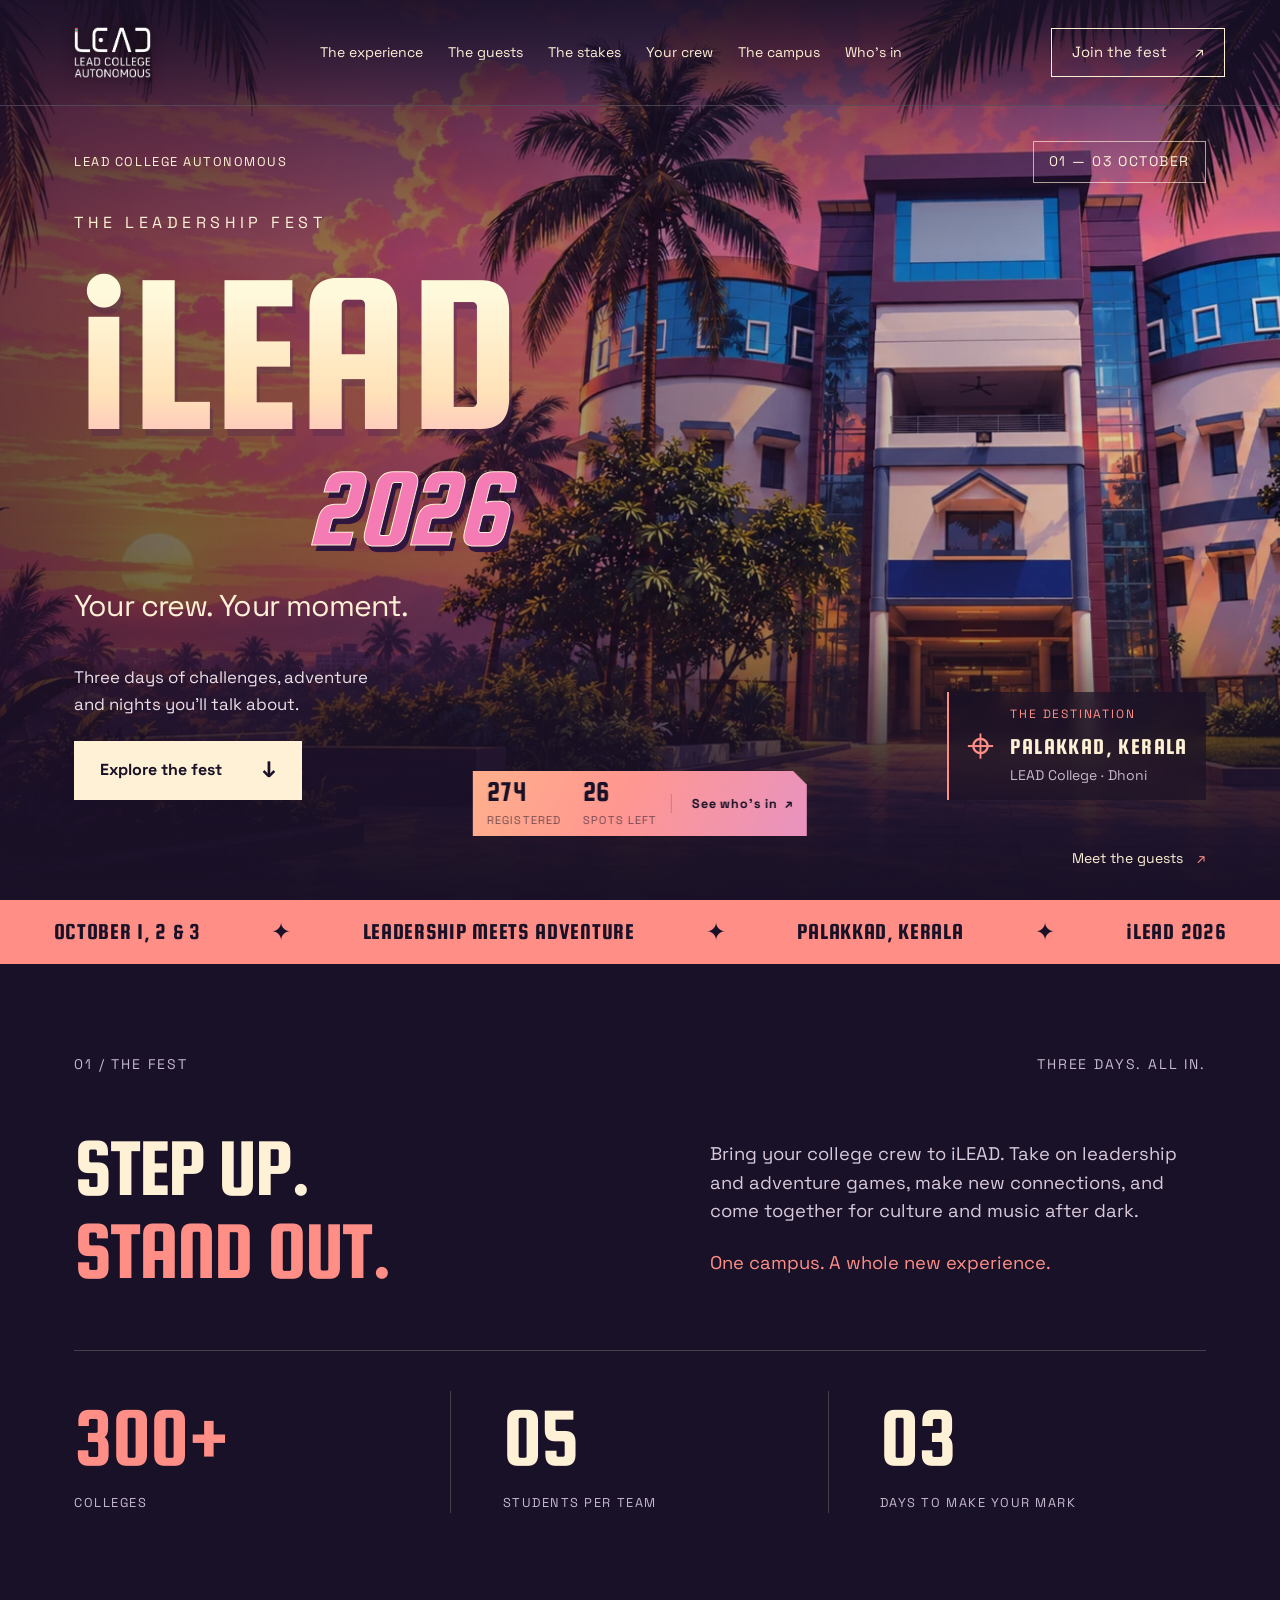
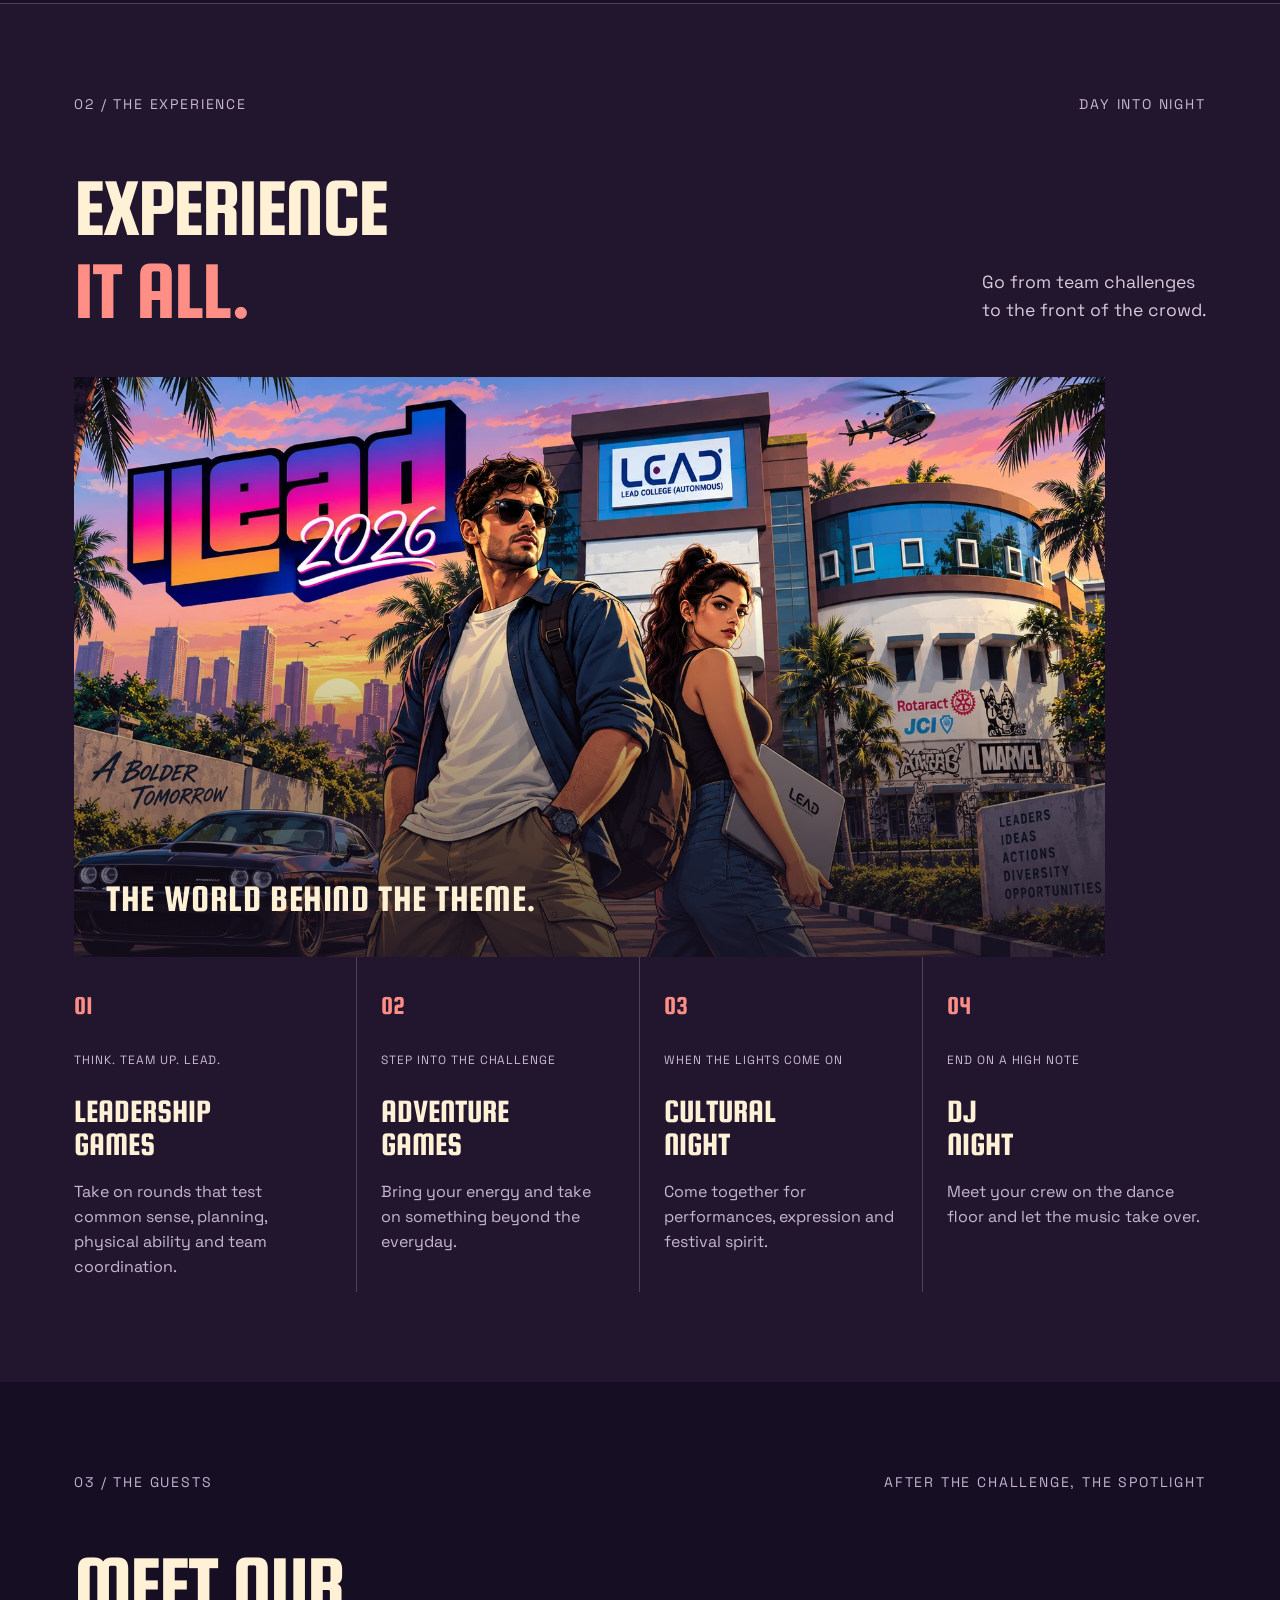
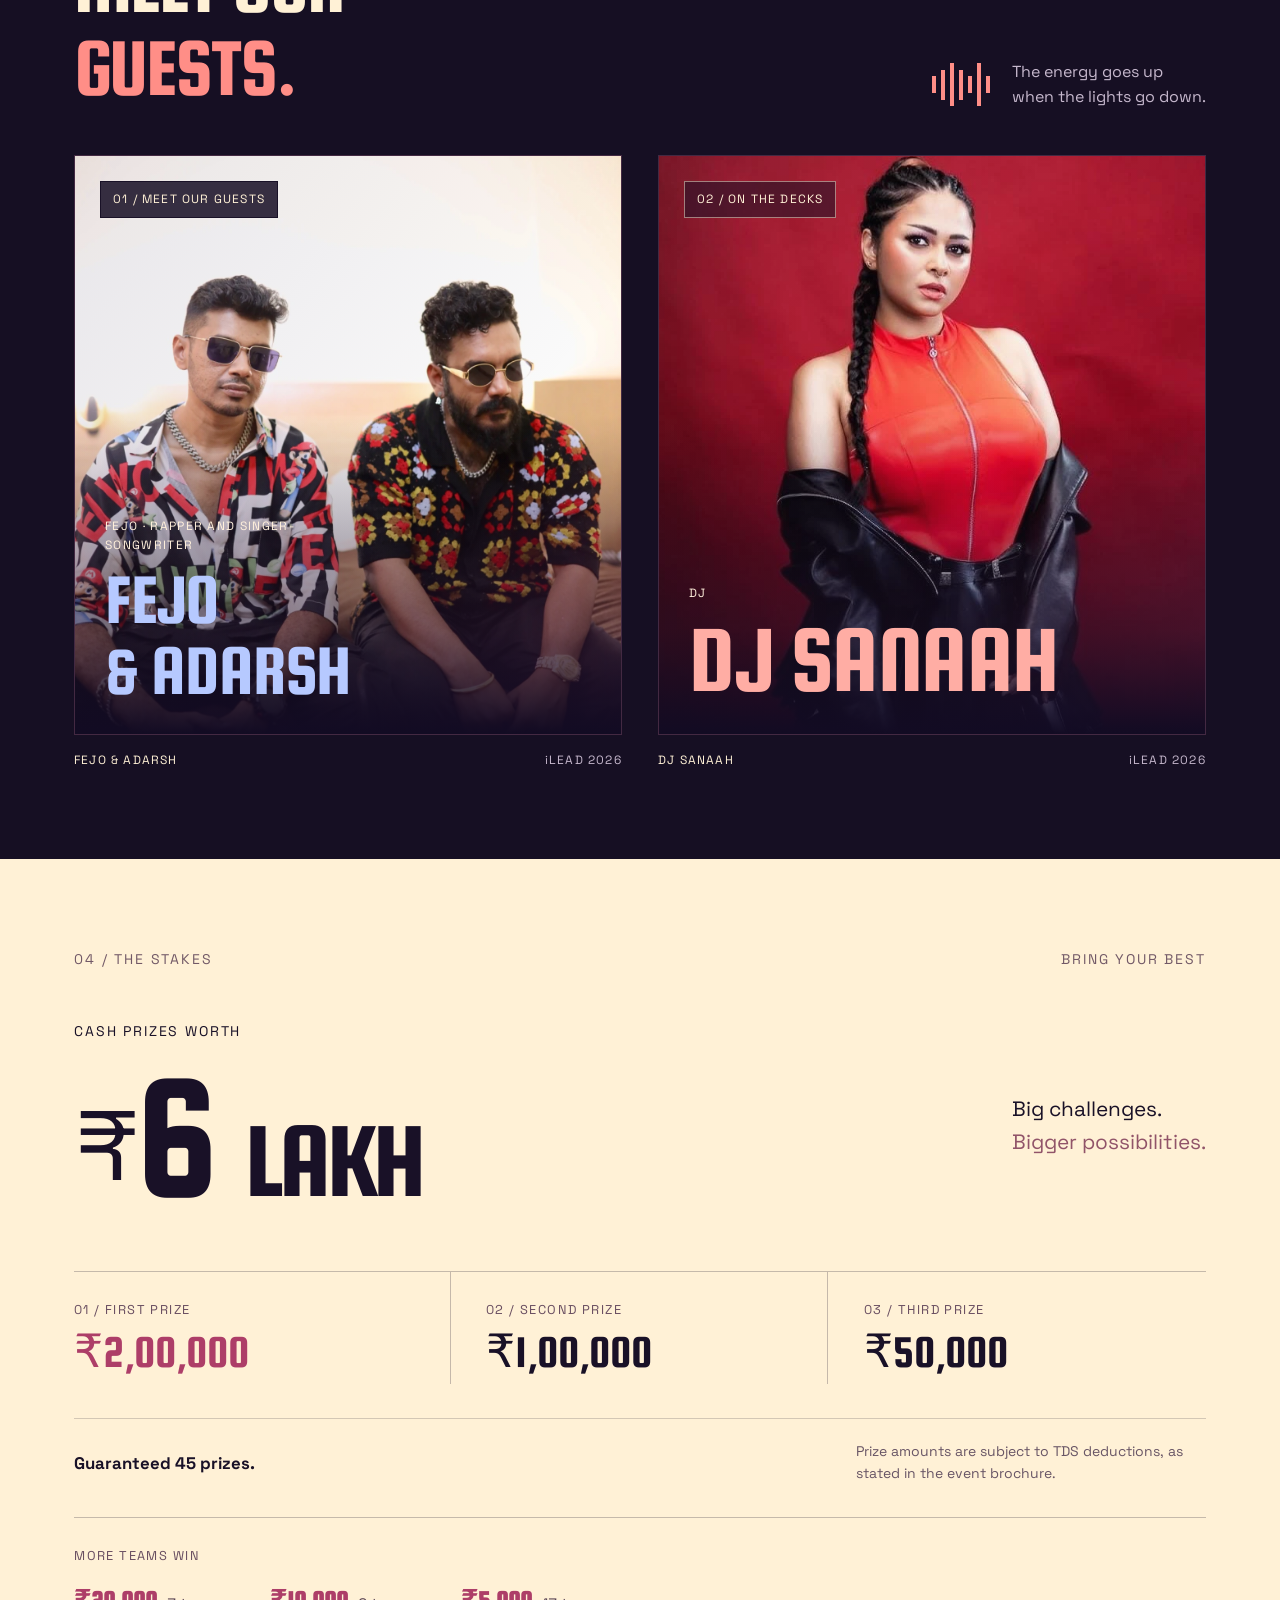
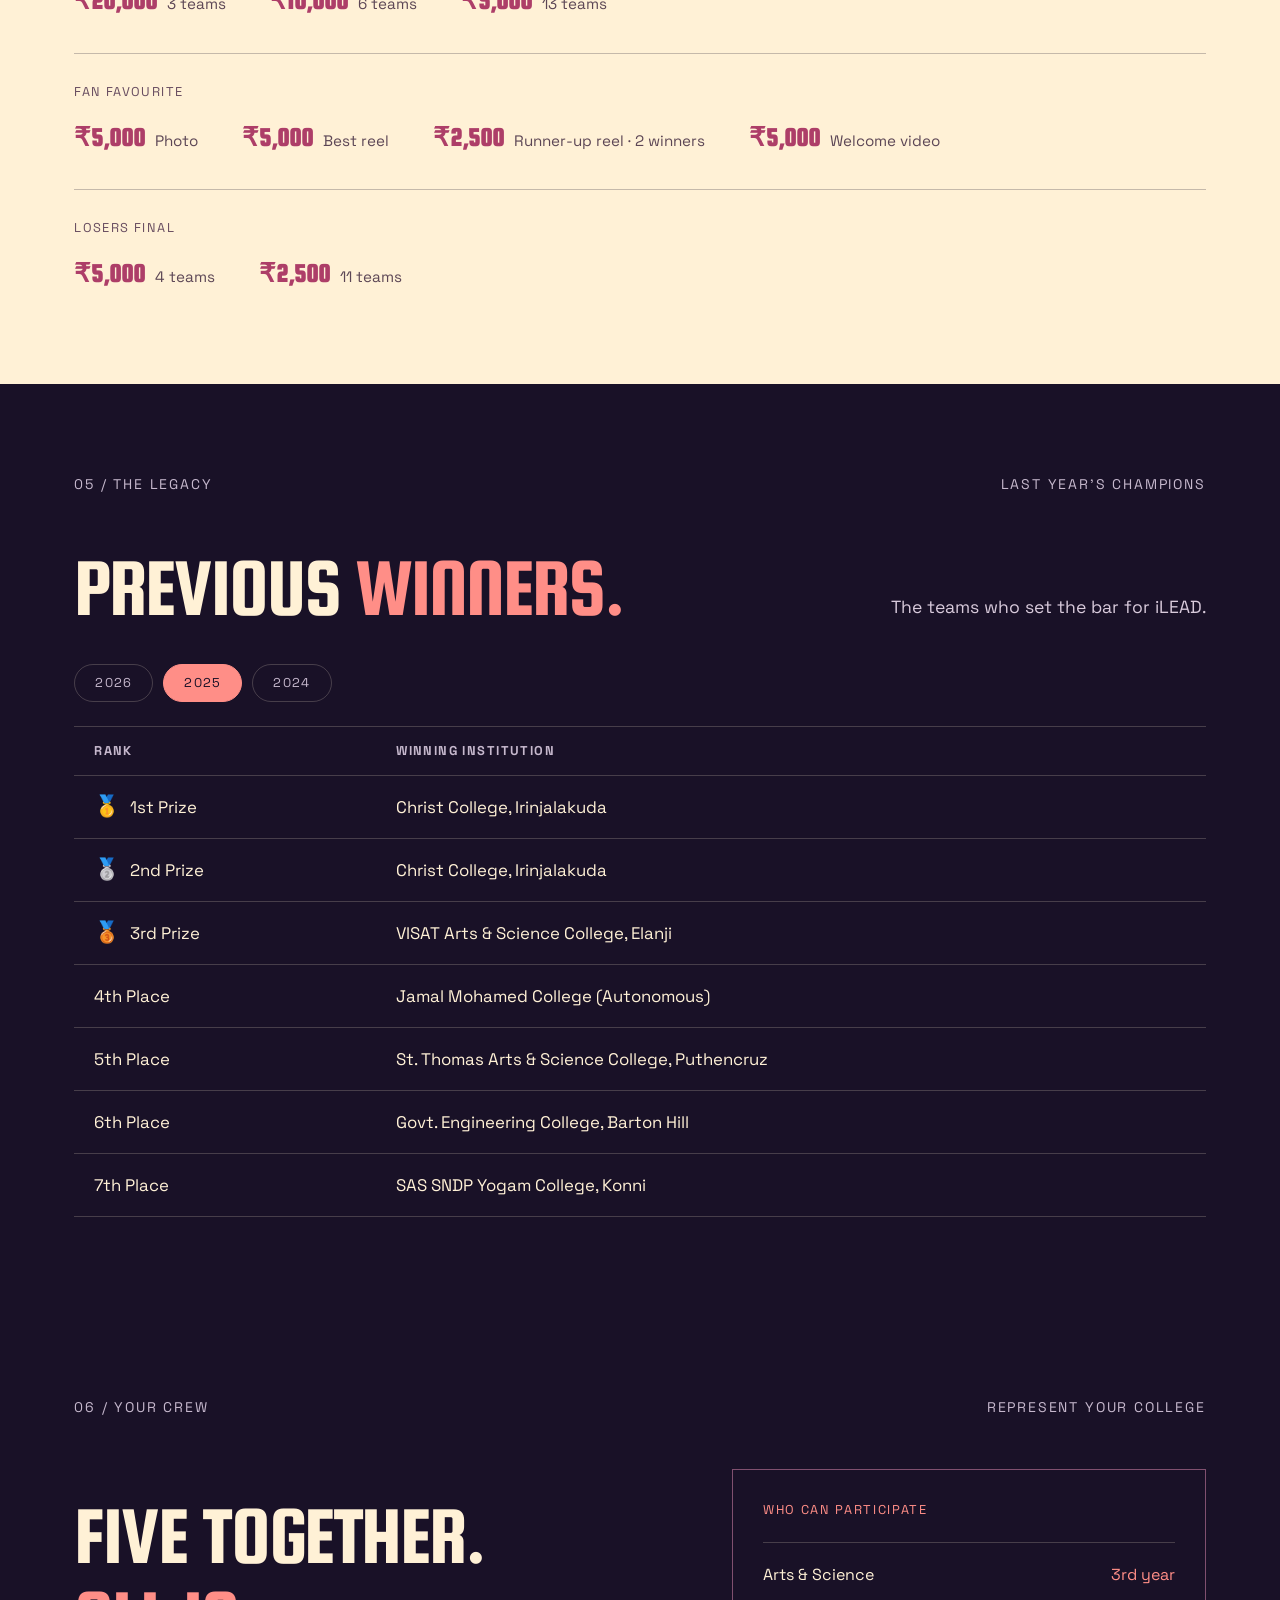
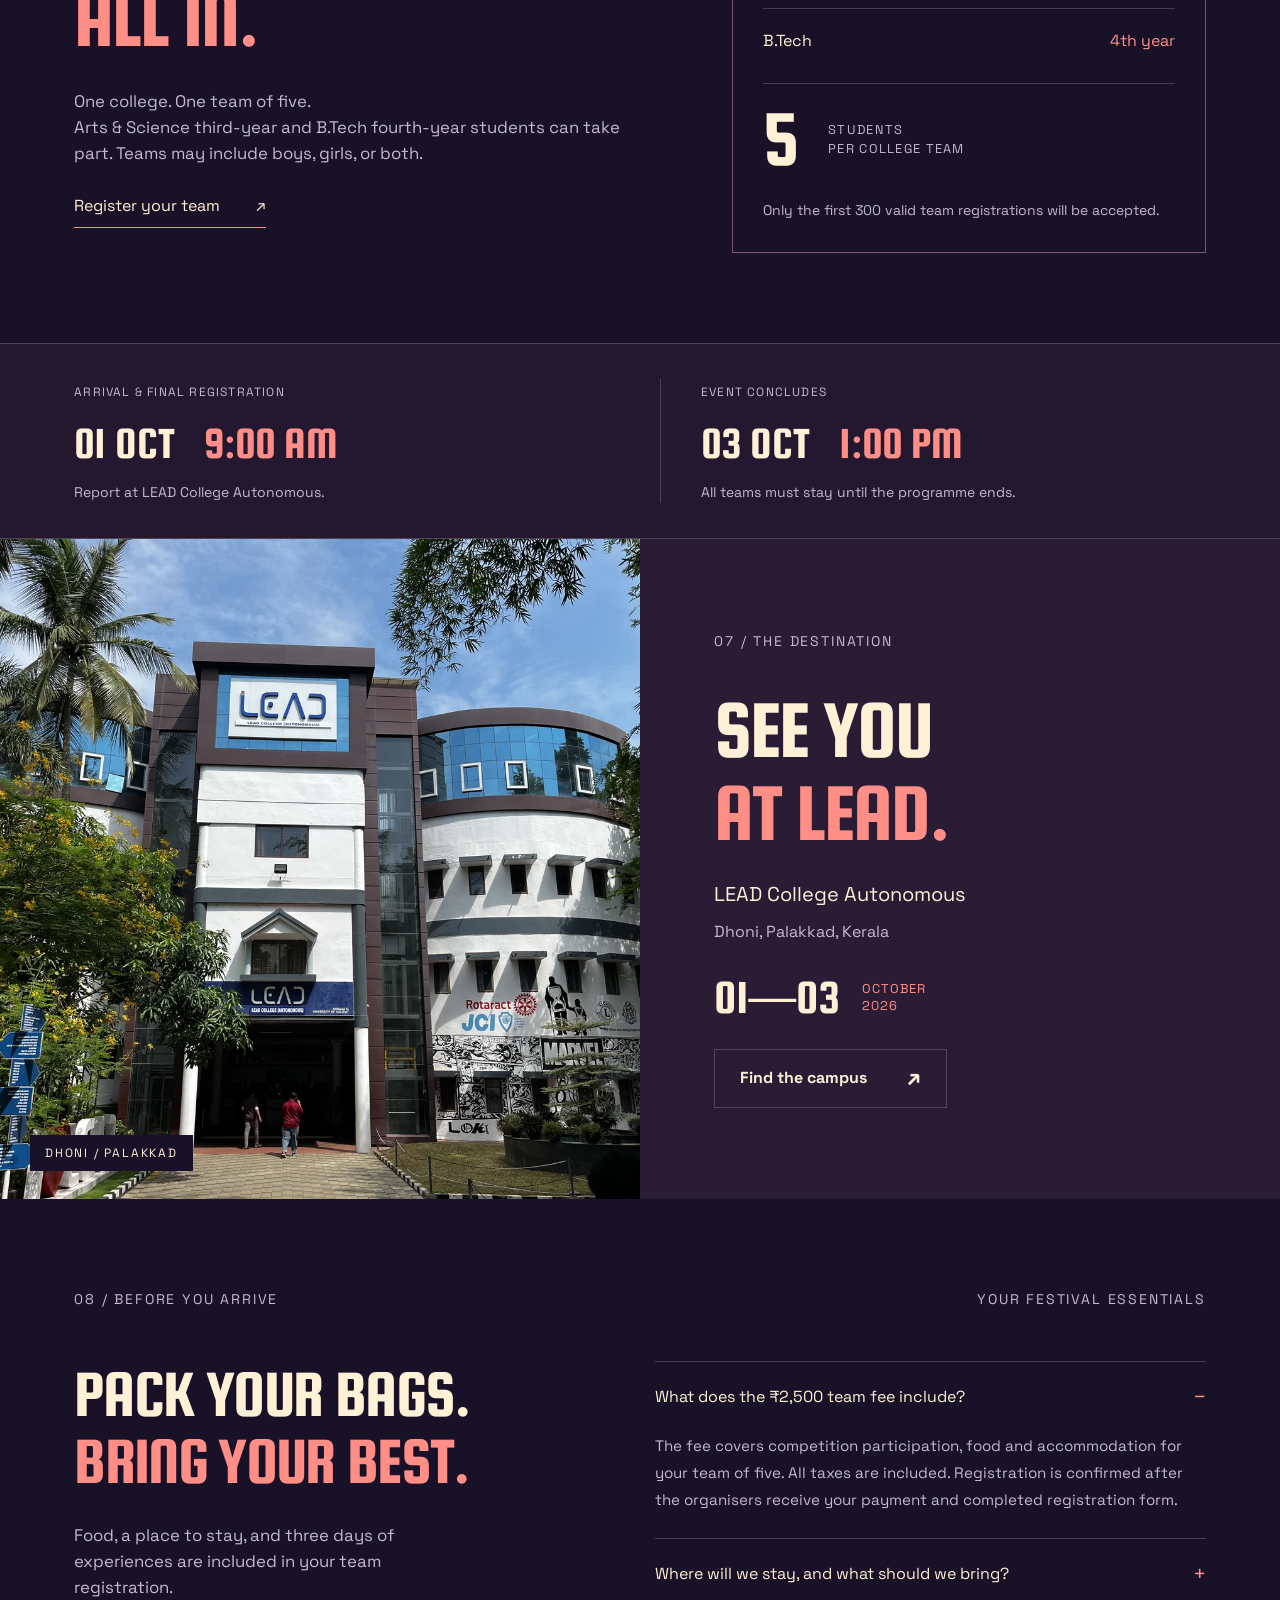
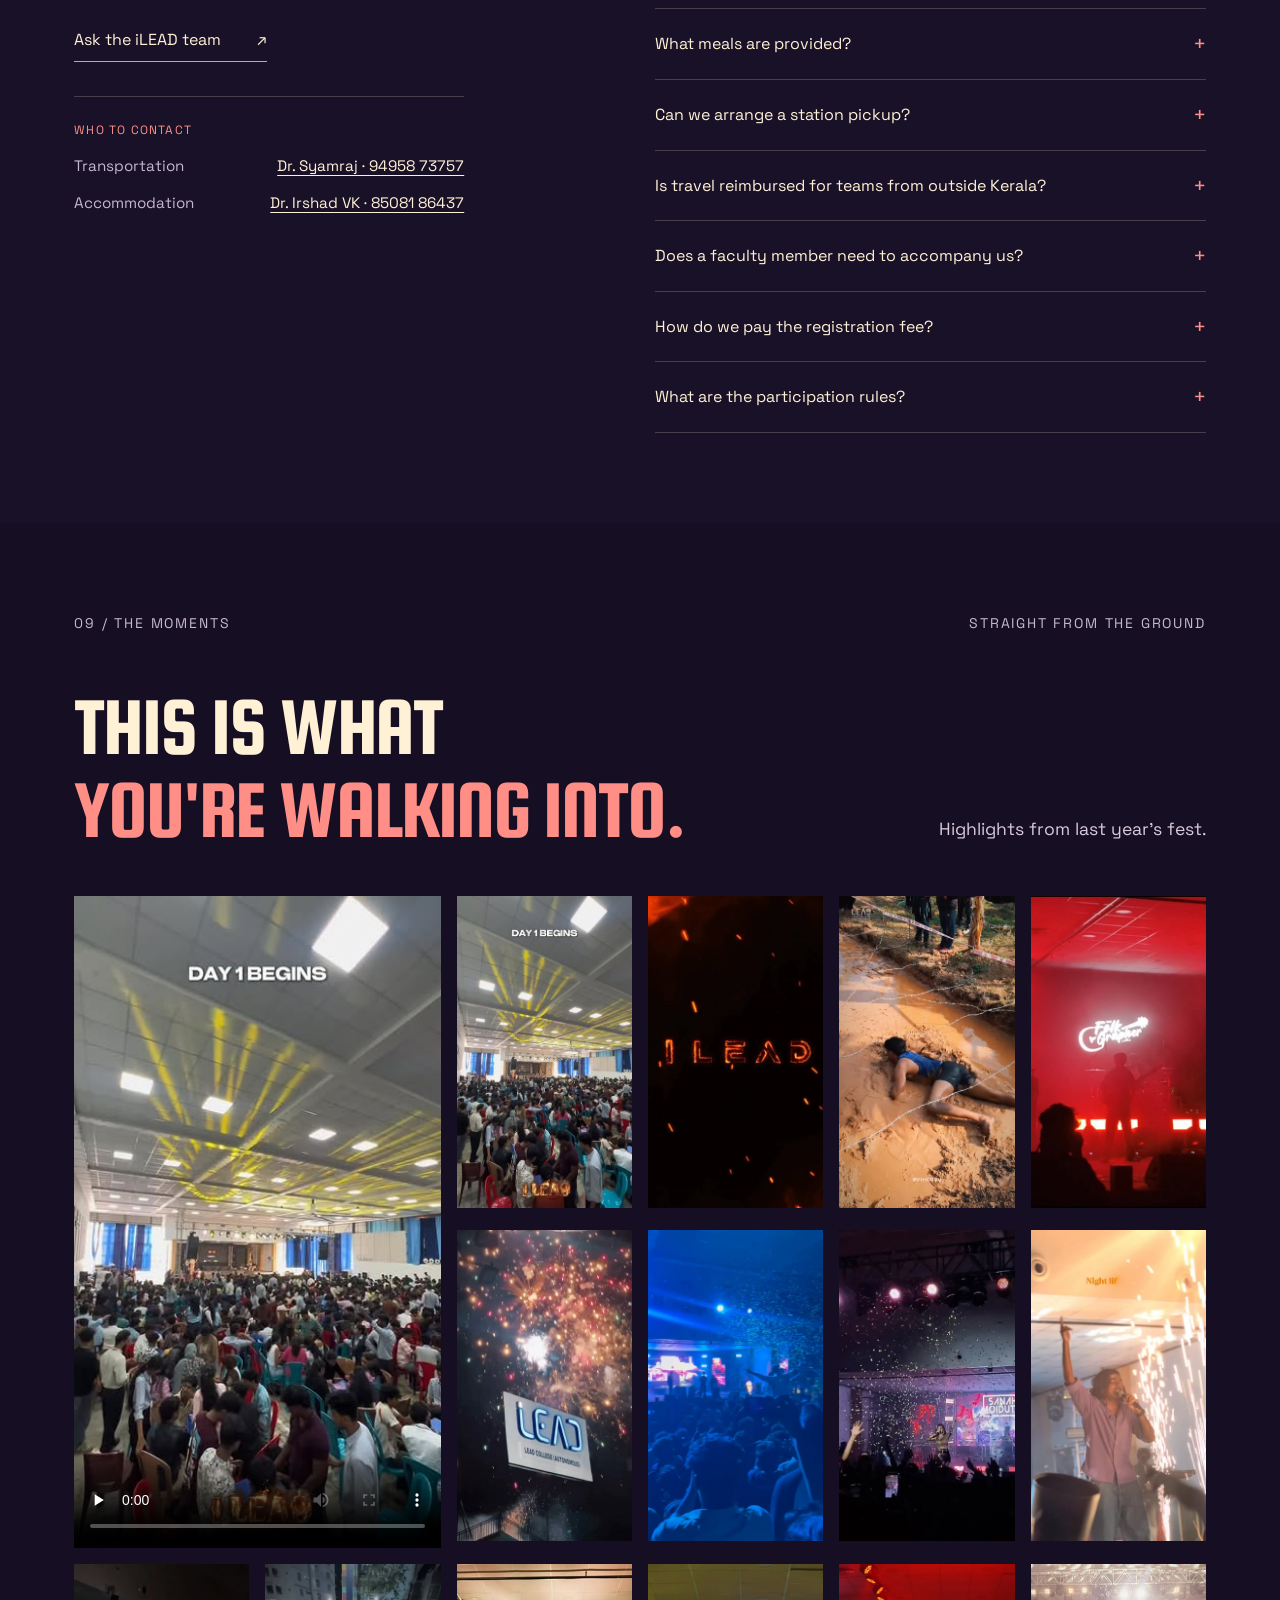
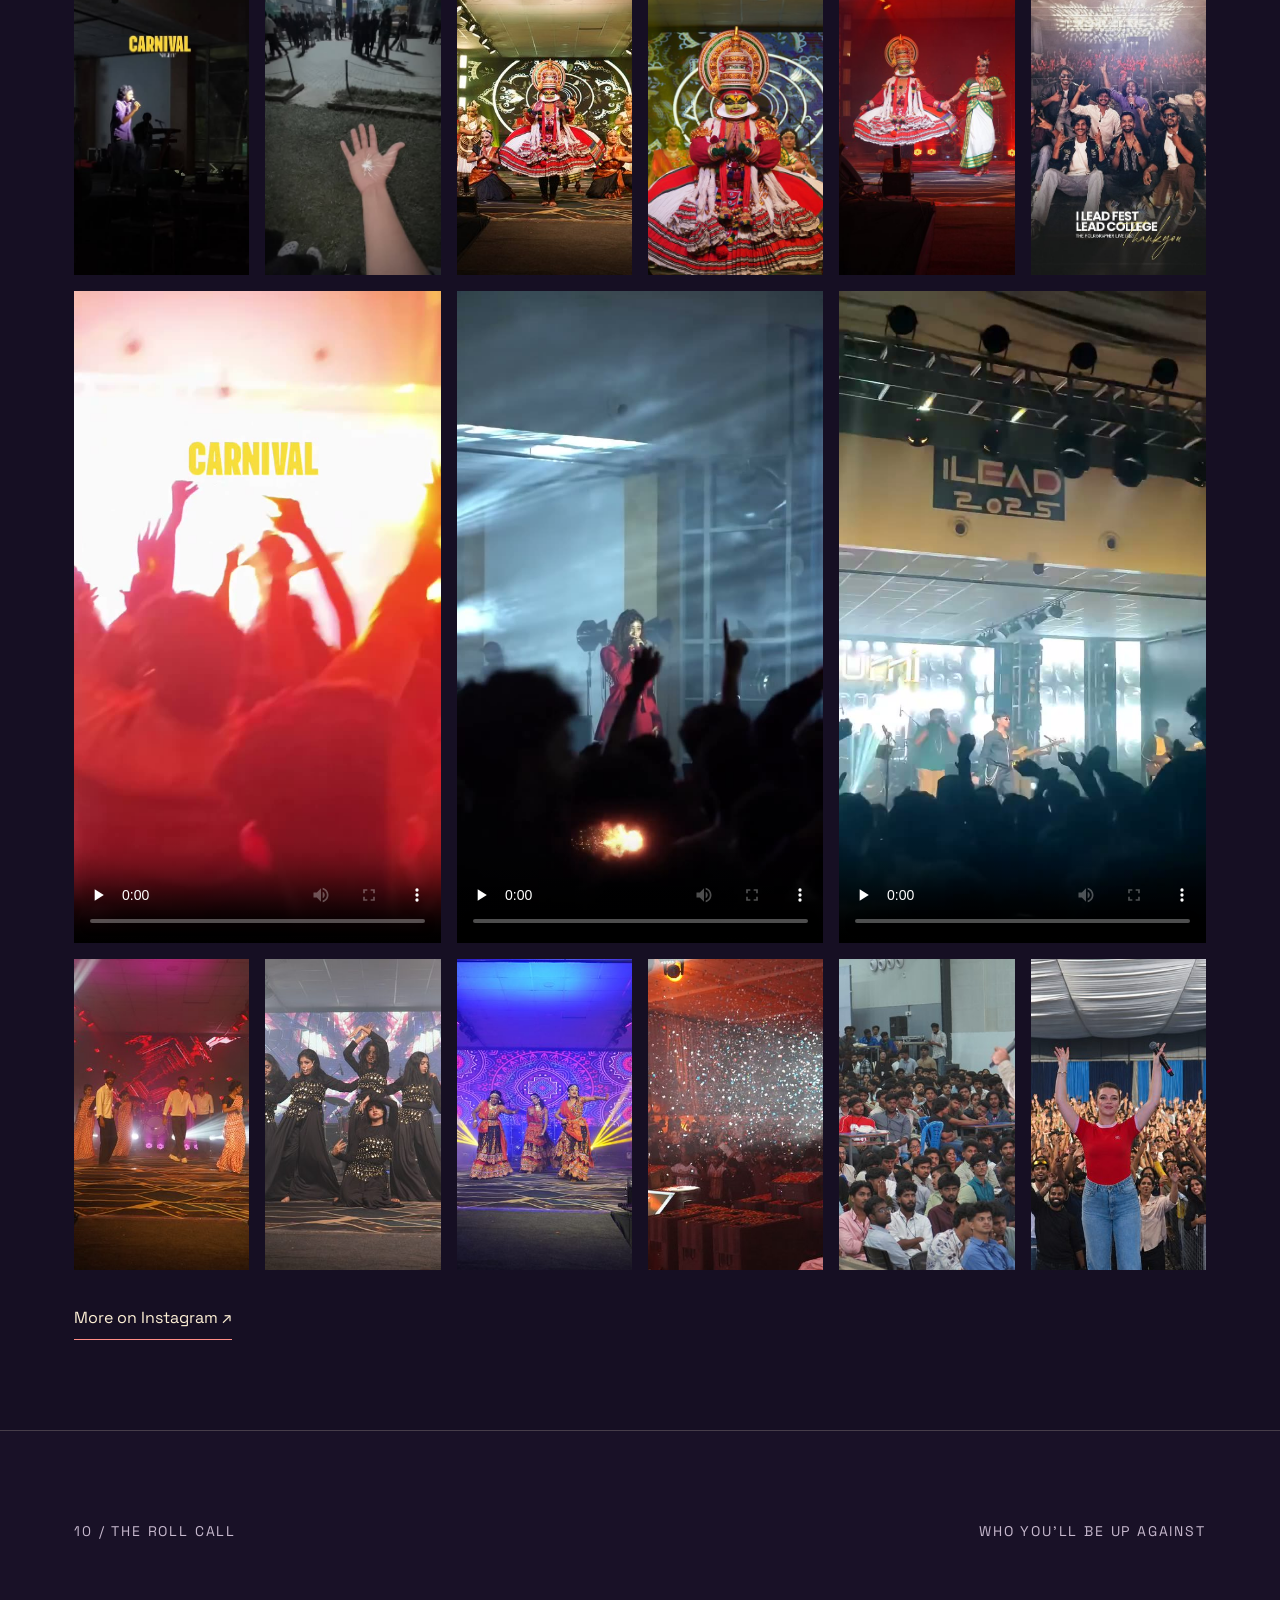
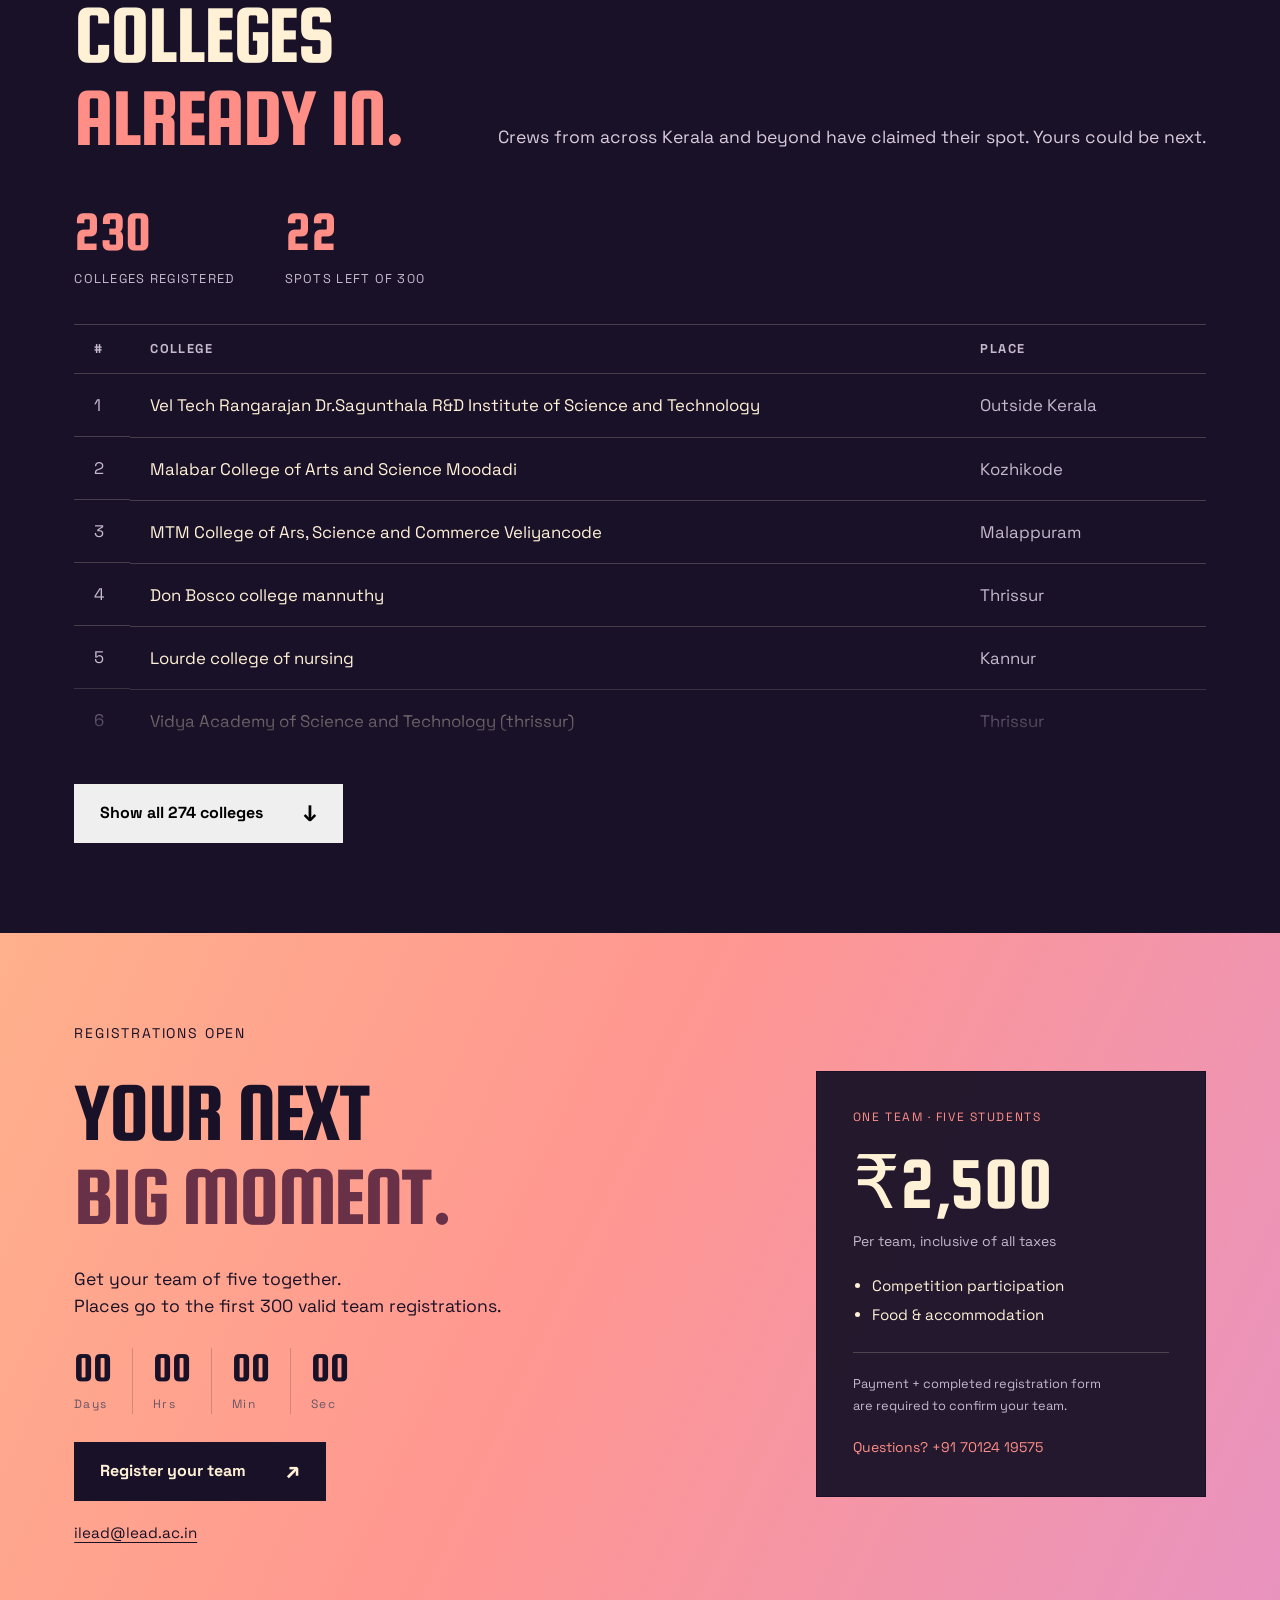
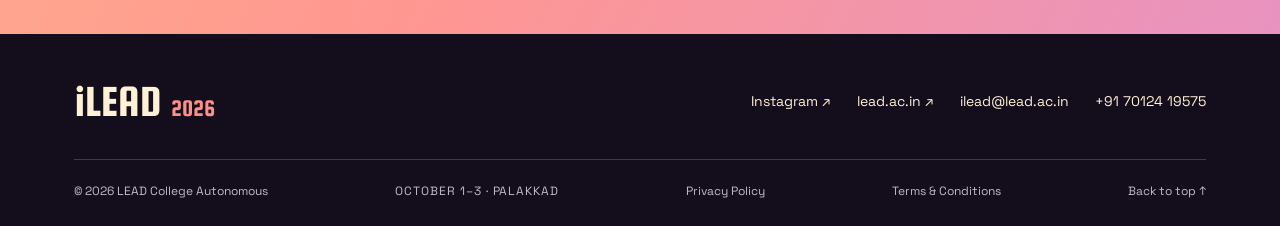
==== commit 87f953bb: "Update site (auto, registration sync) 2026-09-26T15:00:04Z" ====
--- a/index.html
+++ b/index.html
@@ -89,8 +89,8 @@
           <div><p class="hero-intro">Three days of challenges, adventure<br class="desktop-break"> and nights you’ll talk about.</p><a class="button button-cream" href="index.html#experience">Explore the fest <span aria-hidden="true">↓</span></a>
             <a class="hero-stat" data-depth href="index.html#registered-colleges" aria-label="See how many colleges have registered, and the full list">
               <div class="hero-stat-figures">
-                <div><strong><span data-count-to="273" id="hero-registered-count">0</span></strong><span class="hero-stat-label">Registered</span></div>
-                <div><strong><span data-count-to="27" id="hero-spots-left-count">0</span></strong><span class="hero-stat-label">Spots left</span></div>
+                <div><strong><span data-count-to="274" id="hero-registered-count">0</span></strong><span class="hero-stat-label">Registered</span></div>
+                <div><strong><span data-count-to="26" id="hero-spots-left-count">0</span></strong><span class="hero-stat-label">Spots left</span></div>
               </div>
               <span class="hero-stat-cta"><span class="cta-text">See who's in</span><span aria-hidden="true">↗</span></span>
             </a>
@@ -295,16 +295,16 @@
       <div class="section-kicker"><span>10 / THE ROLL CALL</span><span>WHO YOU'LL BE UP AGAINST</span></div>
       <div class="section-heading"><h2 id="registered-title">Colleges<br><em>already in.</em></h2><p>Crews from across Kerala and beyond have claimed their spot. Yours could be next.</p></div>
       <div class="registered-stats">
-        <div><strong><span data-count-to="273" id="section-registered-count">0</span></strong><span class="registered-stats-label">COLLEGES REGISTERED</span></div>
-        <div><strong><span data-count-to="27" id="section-spots-left-count">0</span></strong><span class="registered-stats-label">SPOTS LEFT OF 300</span></div>
+        <div><strong><span data-count-to="274" id="section-registered-count">0</span></strong><span class="registered-stats-label">COLLEGES REGISTERED</span></div>
+        <div><strong><span data-count-to="26" id="section-spots-left-count">0</span></strong><span class="registered-stats-label">SPOTS LEFT OF 300</span></div>
       </div>
       <div class="college-list" id="college-list">
         <table class="winners-table college-table">
           <thead><tr><th scope="col">#</th><th scope="col">College</th><th scope="col">Place</th></tr></thead>
-          <tbody id="college-table-body"><tr><td>1</td><td>Vel Tech Rangarajan Dr.Sagunthala R&amp;D Institute of Science and Technology</td><td>Outside Kerala</td></tr><tr><td>2</td><td>Malabar College of Arts and Science Moodadi</td><td>Kozhikode</td></tr><tr><td>3</td><td>MTM College of Ars, Science and Commerce Veliyancode</td><td>Malappuram</td></tr><tr><td>4</td><td>Don Bosco college mannuthy</td><td>Thrissur</td></tr><tr><td>5</td><td>Lourde college of nursing</td><td>Kannur</td></tr><tr><td>6</td><td>Vidya Academy of Science and Technology (thrissur)</td><td>Thrissur</td></tr><tr><td>7</td><td>Ahalia School Of Commerce And Mathematics</td><td>Palakkad</td></tr><tr><td>8</td><td>SRM institute of science and technology, Ktr.</td><td>Outside Kerala</td></tr><tr><td>9</td><td>Christian College Kattakada</td><td>Thiruvananthapuram</td></tr><tr><td>10</td><td>Sahrdaya College of Engineering</td><td>Thrissur</td></tr><tr><td>11</td><td>College of applied science Malampuzha</td><td>Palakkad</td></tr><tr><td>12</td><td>Sadhya arts and science college Wandoor</td><td>Malappuram</td></tr><tr><td>13</td><td>BJCSI Arts and Science College</td><td>Thiruvananthapuram</td></tr><tr><td>14</td><td>Safi Institute of Advanced Studies</td><td>Malappuram</td></tr><tr><td>15</td><td>St. Thomas College Palai (Autonomous)</td><td>Kottayam</td></tr><tr><td>16</td><td>Moulana Arts and Science college</td><td>Malappuram</td></tr><tr><td>17</td><td>St Thomas College(Autonomous), Thrissur</td><td>Thrissur</td></tr><tr><td>18</td><td>Paramekkavu College of Arts and Science</td><td>Thrissur</td></tr><tr><td>19</td><td>Muslim association college of arts and science</td><td>Thiruvananthapuram</td></tr><tr><td>20</td><td>VT Bhattathiripad College</td><td>Palakkad</td></tr><tr><td>21</td><td>Sri Krishna Arts and Science College</td><td>Outside Kerala</td></tr><tr><td>22</td><td>ITM College of Arts and Science Mayyil</td><td>Kannur</td></tr><tr><td>23</td><td>Jyothi Engineering College (Autonomous), Cheruthuruthy, Thrissur</td><td>Thrissur</td></tr><tr><td>24</td><td>MAMO College Manassery</td><td>Kozhikode</td></tr><tr><td>25</td><td>Rouzathul Uloom Arabic College</td><td>Kozhikode</td></tr><tr><td>26</td><td>Sethu institute of technology</td><td>Outside Kerala</td></tr><tr><td>27</td><td>CPA Collage of Global Studies Puthanathani</td><td>Malappuram</td></tr><tr><td>28</td><td>Marian college autonomous kuttikanam</td><td>Idukki</td></tr><tr><td>29</td><td>St joseph’s college</td><td>Outside Kerala</td></tr><tr><td>30</td><td>College of applied science (IHRD) vadakkencherry</td><td>Palakkad</td></tr><tr><td>31</td><td>Global institute of engineering and technology</td><td>Outside Kerala</td></tr><tr><td>32</td><td>Saranathan College of Engineering</td><td>Outside Kerala</td></tr><tr><td>33</td><td>Nilgiri college of arts and science thaloor (Autonomous )</td><td>Outside Kerala</td></tr><tr><td>34</td><td>LBS Institute of Technology for Women, Poojapura</td><td>Thiruvananthapuram</td></tr><tr><td>35</td><td>SRM institute of science and technology</td><td>Outside Kerala</td></tr><tr><td>36</td><td>FISAT</td><td>Ernakulam</td></tr><tr><td>37</td><td>Adi Shankara Institute of Engineering and Technology, </td><td>Ernakulam</td></tr><tr><td>38</td><td>Fathima Arts &amp;Science Collage Moothedath</td><td>Malappuram</td></tr><tr><td>39</td><td>AJ College of Science and Technology Thonnakkal</td><td>Thiruvananthapuram</td></tr><tr><td>40</td><td>Ahalia school of engineering and technology</td><td>Palakkad</td></tr><tr><td>41</td><td>Nehru Collage of Engineering and Research Centre</td><td>Thrissur</td></tr><tr><td>42</td><td>St.Thomas College of Engineering &amp; Technology, Sivapuram, Kannur</td><td>Kannur</td></tr><tr><td>43</td><td>MET Arts and Science College</td><td>Kozhikode</td></tr><tr><td>44</td><td>Vignan institute of technology and science</td><td>Outside Kerala</td></tr><tr><td>45</td><td>Mangalam College of Engineering, Ettumanoor</td><td>Kottayam</td></tr><tr><td>46</td><td>JDT Islam arts science college</td><td>Kozhikode</td></tr><tr><td>47</td><td>NSS College Ottapalam</td><td>Palakkad</td></tr><tr><td>48</td><td>Duxford college for advanced studies</td><td>Malappuram</td></tr><tr><td>49</td><td>Ideal Arts and Science College Cherppulssheri</td><td>Palakkad</td></tr><tr><td>50</td><td>Amity Global Business School Bangalore</td><td>Outside Kerala</td></tr><tr><td>51</td><td>Mar gregorios college of law</td><td>Thiruvananthapuram</td></tr><tr><td>52</td><td>Sri Sairam engineering college</td><td>Outside Kerala</td></tr><tr><td>53</td><td>PMST Arts and Science College Kundoor</td><td>Malappuram</td></tr><tr><td>54</td><td>Saintgits College of Engineering</td><td>Kottayam</td></tr><tr><td>55</td><td>Jamal Mohamad college</td><td>Outside Kerala</td></tr><tr><td>56</td><td>KR&#x27;s Sree Narayana College</td><td>Malappuram</td></tr><tr><td>57</td><td>Sree narayana college kollam</td><td>Kollam</td></tr><tr><td>58</td><td>Lourdes Matha Collage Of science and technology</td><td>Thiruvananthapuram</td></tr><tr><td>59</td><td>Vimal jyothi college of Engineering Kannur</td><td>Kannur</td></tr><tr><td>60</td><td>Cas nadhapuram IHRD</td><td>Kozhikode</td></tr><tr><td>61</td><td>MES Ponnani College</td><td>Malappuram</td></tr><tr><td>62</td><td>Mount seena College</td><td>Palakkad</td></tr><tr><td>63</td><td>Pazhassi Raja NSS COLLEGE MATTANUR</td><td>Kannur</td></tr><tr><td>64</td><td>Majlis Arts and Science College Autonomous</td><td>Malappuram</td></tr><tr><td>65</td><td>Carmel College of Engineering and Technology</td><td>Alappuzha</td></tr><tr><td>66</td><td>Sullamussalam Arabic College Areekode</td><td>Malappuram</td></tr><tr><td>67</td><td>St.xavier&#x27;s College for Women Autonomous Aluva</td><td>Ernakulam</td></tr><tr><td>68</td><td>Sree Buddha College of Engineering</td><td>Pathanamthitta</td></tr><tr><td>69</td><td>Vels University Pallavaram</td><td>Outside Kerala</td></tr><tr><td>70</td><td>Govt law college Thrissur</td><td>Thrissur</td></tr><tr><td>71</td><td>Peri Institute Of Technology</td><td>Outside Kerala</td></tr><tr><td>72</td><td>Yuvakshetra institute of management studies</td><td>Palakkad</td></tr><tr><td>73</td><td>MMS Arts &amp; Science College Malayinkeezhu</td><td>Thiruvananthapuram</td></tr><tr><td>74</td><td>Diginity College</td><td>Kozhikode</td></tr><tr><td>75</td><td>SES college, Sreekandapuram ,kannur</td><td>Kannur</td></tr><tr><td>76</td><td>Loyola Institute of Technology</td><td>Outside Kerala</td></tr><tr><td>77</td><td>Jamia Nadwiyya Arts Science College Edavanna</td><td>Malappuram</td></tr><tr><td>78</td><td>Sri C Achuthamenon Govt College,  Kuttanellur</td><td>Thrissur</td></tr><tr><td>79</td><td>Manikam Ramaswami College of Arts &amp; Science, Madurai, Tamilnadu</td><td>Outside Kerala</td></tr><tr><td>80</td><td>IMI Professional Studies</td><td>Outside Kerala</td></tr><tr><td>81</td><td>University college of engineering kariavattom</td><td>Thiruvananthapuram</td></tr><tr><td>82</td><td>St michael&#x27;s college cherthala</td><td>Alappuzha</td></tr><tr><td>83</td><td>AJK College of Arts and Science</td><td>Outside Kerala</td></tr><tr><td>84</td><td>Government College Malappuram</td><td>Malappuram</td></tr><tr><td>85</td><td>SRM institute of science and technology, Trichy</td><td>Outside Kerala</td></tr><tr><td>86</td><td>IES College of Engineering</td><td>Thrissur</td></tr><tr><td>87</td><td>MES Kalladi College Mannarkkad</td><td>Palakkad</td></tr><tr><td>88</td><td>Government Victoria College, Palakkad</td><td>Palakkad</td></tr><tr><td>89</td><td>SNGS Collage Pattambi</td><td>Palakkad</td></tr><tr><td>90</td><td>Vel tech multi tech Dr. Rengarajan Dr.sakunthala engineering collage</td><td>Outside Kerala</td></tr><tr><td>91</td><td>College of applied science chelakkara</td><td>Thrissur</td></tr><tr><td>92</td><td>Kristu Jyoti College of management and technology</td><td>Kottayam</td></tr><tr><td>93</td><td>Valia Koonambaikulathamma College of Engineering and Technology</td><td>Kollam</td></tr><tr><td>94</td><td>PSG College of Arts &amp; Science</td><td>Outside Kerala</td></tr><tr><td>95</td><td>Sree Sankara Vidhyapeetom College,Valayanchirangara</td><td>Ernakulam</td></tr><tr><td>96</td><td>Goverment collage Chittur</td><td>Palakkad</td></tr><tr><td>97</td><td>Blossom art&#x27;s and since college kondoty</td><td>Malappuram</td></tr><tr><td>98</td><td>Sanjivani University</td><td>Outside Kerala</td></tr><tr><td>99</td><td>National College</td><td>Thiruvananthapuram</td></tr><tr><td>100</td><td>Govt arts and science college perumbakkam chennai - 600131</td><td>Outside Kerala</td></tr><tr><td>101</td><td>College of engineering Aranmula</td><td>Pathanamthitta</td></tr><tr><td>102</td><td>St.Joseph College of Engineering</td><td>Outside Kerala</td></tr><tr><td>103</td><td>Vidya Academy of Science and Technology Technical Campus</td><td>Thiruvananthapuram</td></tr><tr><td>104</td><td>RVS College of Art and Science,Sulur</td><td>Outside Kerala</td></tr><tr><td>105</td><td>Bishop Vayalil Memorial Holycross College Cherpunkal</td><td>Kottayam</td></tr><tr><td>106</td><td>Rajadhani Institute of Science and Technology</td><td>Palakkad</td></tr><tr><td>107</td><td>Aspire College Thrithala</td><td>Palakkad</td></tr><tr><td>108</td><td>Bharathamatha College of Arts and Science, Kozhinjampara</td><td>Palakkad</td></tr><tr><td>109</td><td>College of applied science ,adoor</td><td>Pathanamthitta</td></tr><tr><td>110</td><td>K. J. Somaiya Institute of Technology</td><td>Outside Kerala</td></tr><tr><td>111</td><td>Al Shifa College of Arts and Science</td><td>Malappuram</td></tr><tr><td>112</td><td>Nirmala College of Engineering</td><td>Thrissur</td></tr><tr><td>113</td><td>Newman College Thodupuzha</td><td>Idukki</td></tr><tr><td>114</td><td>SAFA COLLEGE of arts and science</td><td>Malappuram</td></tr><tr><td>115</td><td>Ccsit palakkad</td><td>Palakkad</td></tr><tr><td>116</td><td>Government Engineering College Thrissur</td><td>Thrissur</td></tr><tr><td>117</td><td>Sree sankara Vidyapeetom college</td><td>Thiruvananthapuram</td></tr><tr><td>118</td><td>Sivaji college of engineering and technology</td><td>Thiruvananthapuram</td></tr><tr><td>119</td><td>Government Engineering College Idukki</td><td>Idukki</td></tr><tr><td>120</td><td>Yenepoya Institute of Arts, Science, Management &amp; commerce</td><td>Outside Kerala</td></tr><tr><td>121</td><td>SRM Institue Of Science And Technology Tiruchirappalli</td><td>Outside Kerala</td></tr><tr><td>122</td><td>Sankara college of science and commerce</td><td>Outside Kerala</td></tr><tr><td>123</td><td>Pristine Valley College of arts and sciences</td><td>Malappuram</td></tr><tr><td>124</td><td>M.A.M school of engineering</td><td>Outside Kerala</td></tr><tr><td>125</td><td>T.K.M College of Arts and Science</td><td>Kollam</td></tr><tr><td>126</td><td>Ethiraj College For Women (Autonomous)</td><td>Outside Kerala</td></tr><tr><td>127</td><td>Educos Arts and Science College Kuttiady</td><td>Kozhikode</td></tr><tr><td>128</td><td>Siena college of professional studies</td><td>Ernakulam</td></tr><tr><td>129</td><td>Mother Theresa College Nellikad,  Kattakada ,  Trivandrum</td><td>Thiruvananthapuram</td></tr><tr><td>130</td><td>CHMKM Govt College Koduvally</td><td>Kozhikode</td></tr><tr><td>131</td><td>Sree Narayana Collage,  Alathur</td><td>Palakkad</td></tr><tr><td>132</td><td>The American college</td><td>Outside Kerala</td></tr><tr><td>133</td><td>Cusat</td><td>Ernakulam</td></tr><tr><td>134</td><td>Vivekananda vision arts and science college,VGI, Thiruvallur dist,TN</td><td>Outside Kerala</td></tr><tr><td>135</td><td>Mar Thoma College Thiruvalla</td><td>Kottayam</td></tr><tr><td>136</td><td>De Paul Institute of Science and Technology Angama6</td><td>Ernakulam</td></tr><tr><td>137</td><td>Rajadhani Institute of Engineering and Technology</td><td>Thiruvananthapuram</td></tr><tr><td>138</td><td>Ccsit Malappuram</td><td>Malappuram</td></tr><tr><td>139</td><td>Govt college, mananthavady</td><td>Wayanad</td></tr><tr><td>140</td><td>Nehru Collage of Architecture</td><td>Palakkad</td></tr><tr><td>141</td><td>School of Engineering Technology, Sanjivani University</td><td>Outside Kerala</td></tr><tr><td>142</td><td>Amal Jyothi College Of Engineering</td><td>Kottayam</td></tr><tr><td>143</td><td>LBS College of Engineering, Kasargod</td><td>Kasaragod</td></tr><tr><td>144</td><td>CSI Nursing College, Madurai</td><td>Outside Kerala</td></tr><tr><td>145</td><td>LEAD ST.Thomas college konni, thavalappara</td><td>Pathanamthitta</td></tr><tr><td>146</td><td>Aj institute of engineering and technology</td><td>Outside Kerala</td></tr><tr><td>147</td><td>KG College of Arts &amp; Science</td><td>Outside Kerala</td></tr><tr><td>148</td><td>Government college perigome</td><td>Kannur</td></tr><tr><td>149</td><td>KMO Arts and Science</td><td>Kozhikode</td></tr><tr><td>150</td><td>Sahodaran Ayyappan smaraka SNDP Yogam college konni</td><td>Pathanamthitta</td></tr><tr><td>151</td><td>Cooperative arts and science college madayi</td><td>Kannur</td></tr><tr><td>152</td><td>Atria Institute of Technology</td><td>Outside Kerala</td></tr><tr><td>153</td><td>Hindustan</td><td>Outside Kerala</td></tr><tr><td>154</td><td>Jai Bharath College of Management and Engineering Technology</td><td>Ernakulam</td></tr><tr><td>155</td><td>NSS College Nemmara</td><td>Palakkad</td></tr><tr><td>156</td><td>Anvarul Islam Arabic College,  Kuniyil</td><td>Malappuram</td></tr><tr><td>157</td><td>Royal College of engineering and technology</td><td>Thrissur</td></tr><tr><td>158</td><td>Chinmaya Arts &amp; Science College For Women</td><td>Kannur</td></tr><tr><td>159</td><td>St. Gregorios college, kottarakkara</td><td>Kollam</td></tr><tr><td>160</td><td>Rajadhani institute of hotel management and catering technology BHMCT</td><td>Thiruvananthapuram</td></tr><tr><td>161</td><td>A.C. Kunhimon Haji Memorial ICA College Thozhiyoor</td><td>Thrissur</td></tr><tr><td>162</td><td>Pk das liberal arts and science college</td><td>Palakkad</td></tr><tr><td>163</td><td>Hi tech arts and science college vattoli</td><td>Kozhikode</td></tr><tr><td>164</td><td>Dhanalakshimi srinivasan engineering college (autonomous)</td><td>Outside Kerala</td></tr><tr><td>165</td><td>Collage of Applied Science Attapadi</td><td>Palakkad</td></tr><tr><td>166</td><td>Government college Mokeri</td><td>Kozhikode</td></tr><tr><td>167</td><td>Tharananellur arts and science college</td><td>Thrissur</td></tr><tr><td>168</td><td>Amal College of Advanced Studies , Nilambur</td><td>Malappuram</td></tr><tr><td>169</td><td>Sree Kerala Varma College,  Thrissur</td><td>Thrissur</td></tr><tr><td>170</td><td>St Alberts College (Autonomous)</td><td>Ernakulam</td></tr><tr><td>171</td><td>MSTM Arts and Science College</td><td>Malappuram</td></tr><tr><td>172</td><td>Ilahia College of Engineering and Technology</td><td>Ernakulam</td></tr><tr><td>173</td><td>A.V. Abdurahiman Haji Arts and Science College</td><td>Kozhikode</td></tr><tr><td>174</td><td>Sahrdaya college of advanced studies</td><td>Thrissur</td></tr><tr><td>175</td><td>SRM TRP Engineering College</td><td>Outside Kerala</td></tr><tr><td>176</td><td>Mercy College Palakkad</td><td>Palakkad</td></tr><tr><td>177</td><td>Ihrd cas kundara</td><td>Kollam</td></tr><tr><td>178</td><td>Assumption college , Changanacherry</td><td>Kottayam</td></tr><tr><td>179</td><td>Govt Arts and Science College Nilambur</td><td>Malappuram</td></tr><tr><td>180</td><td>College of Applied Science Kottarakkara</td><td>Kollam</td></tr><tr><td>181</td><td>Mores College of Arts and Science</td><td>Kozhikode</td></tr><tr><td>182</td><td>College of Engineering Kottarakkara</td><td>Kollam</td></tr><tr><td>183</td><td>SD college</td><td>Alappuzha</td></tr><tr><td>184</td><td>Providence college of Engineering</td><td>Alappuzha</td></tr><tr><td>185</td><td>DePaul college, Mysore</td><td>Outside Kerala</td></tr><tr><td>186</td><td>Mohandas College of Engineering and Technology</td><td>Thiruvananthapuram</td></tr><tr><td>187</td><td>SNS College of Technology</td><td>Outside Kerala</td></tr><tr><td>188</td><td>John Cox Memorial CSI Institute Of Technology</td><td>Thiruvananthapuram</td></tr><tr><td>189</td><td>Mannam NSS College Anchal Kollam</td><td>Kollam</td></tr><tr><td>190</td><td>PVS College of Arts and Science,  Pantheerankavu</td><td>Kozhikode</td></tr><tr><td>191</td><td>Nobel women&#x27;s collage manjeri</td><td>Malappuram</td></tr><tr><td>192</td><td>St. Mary’s College of Commerce and Management Studies,  Thuruthiply</td><td>Ernakulam</td></tr><tr><td>193</td><td>MPMM SN Trusts College Shoranur</td><td>Palakkad</td></tr><tr><td>194</td><td>M G College Iritty</td><td>Kannur</td></tr><tr><td>195</td><td>College of Applied Science IHRD Calicut</td><td>Kozhikode</td></tr><tr><td>196</td><td>University college of engineering, Thodupuzha</td><td>Idukki</td></tr><tr><td>197</td><td>Amrita Vishwa Vidhyapeetam Kochi</td><td>Ernakulam</td></tr><tr><td>198</td><td>University Institute of Technology</td><td>Alappuzha</td></tr><tr><td>199</td><td>Anugraha institute of social science college</td><td>Outside Kerala</td></tr><tr><td>200</td><td>Mannam Memorial N S S College,Konni</td><td>Pathanamthitta</td></tr><tr><td>201</td><td>Chinmaya College of Art Commerce &amp; Science Thrippunitura</td><td>Ernakulam</td></tr><tr><td>202</td><td>Marthoma college of science and technology ayoor</td><td>Kollam</td></tr><tr><td>203</td><td>Madurai Kamarajar University College</td><td>Outside Kerala</td></tr><tr><td>204</td><td>St John&#x27;s Anchal</td><td>Kollam</td></tr><tr><td>205</td><td>Govt arts and science college meenchanda,calicut</td><td>Kozhikode</td></tr><tr><td>206</td><td>College of Engineering Muttathara</td><td>Thiruvananthapuram</td></tr><tr><td>207</td><td>Sri Vidya College of Engineering and Technology</td><td>Outside Kerala</td></tr><tr><td>208</td><td>Annai College of Arts and Science Kovilachery,  Kumbakonam.</td><td>Outside Kerala</td></tr><tr><td>209</td><td>Bishops Heber College</td><td>Outside Kerala</td></tr><tr><td>210</td><td>South Park Institute of Hotel Management</td><td>Thiruvananthapuram</td></tr><tr><td>211</td><td>GEMS Arts&amp;science college Ramapuram</td><td>Malappuram</td></tr><tr><td>212</td><td>Minority Arts and Scienee College Vattaparamba</td><td>Palakkad</td></tr><tr><td>213</td><td>Iss Arts and Science College Ponniyakurushi</td><td>Malappuram</td></tr><tr><td>214</td><td>Mar chrysostom college</td><td>Pathanamthitta</td></tr><tr><td>215</td><td>Bishop Jerome Institute</td><td>Kollam</td></tr><tr><td>216</td><td>Ernad Knowledge city</td><td>Malappuram</td></tr><tr><td>217</td><td>Nobel College of Arts and Science</td><td>Outside Kerala</td></tr><tr><td>218</td><td>Govt Arts and science college karunagapally</td><td>Kollam</td></tr><tr><td>219</td><td>Sullamussalam science college</td><td>Malappuram</td></tr><tr><td>220</td><td>ST Joseph&#x27;s Autonomous college Devagiri</td><td>Kozhikode</td></tr><tr><td>221</td><td>K S Rangaswamy college of arts and science autonomous, tiruchengode, namakkal</td><td>Outside Kerala</td></tr><tr><td>222</td><td>NSS College Manjeri</td><td>Malappuram</td></tr><tr><td>223</td><td>Baithul izza arts and science college</td><td>Kozhikode</td></tr><tr><td>224</td><td>Avvm sri pushpam college</td><td>Outside Kerala</td></tr><tr><td>225</td><td>IMI Law College</td><td>Outside Kerala</td></tr><tr><td>226</td><td>Govt arts and science college kozhinjampara</td><td>Palakkad</td></tr><tr><td>227</td><td>The MDT hindu college, tirunelveli</td><td>Outside Kerala</td></tr><tr><td>228</td><td>st. Mother Theresa Engineering College</td><td>Outside Kerala</td></tr><tr><td>229</td><td>College of Engineering Adoor</td><td>Pathanamthitta</td></tr><tr><td>230</td><td>Koshys institute of management studies</td><td>Outside Kerala</td></tr><tr><td>231</td><td>Sree Sowdambika College of Engineering</td><td>Outside Kerala</td></tr><tr><td>232</td><td>Vallal P.T Lee Chengalvaraya Naicker Arts &amp; Science College</td><td>Outside Kerala</td></tr><tr><td>233</td><td>Markaz Arts and Science College Athavanad</td><td>Malappuram</td></tr><tr><td>234</td><td>St Francis degree college</td><td>Outside Kerala</td></tr><tr><td>235</td><td>Mother Arts and Science College Peruvallur</td><td>Thrissur</td></tr><tr><td>236</td><td>V.O.Chidambaram college, Thoothukudi.</td><td>Outside Kerala</td></tr><tr><td>237</td><td>Muthayammal college of engineering</td><td>Outside Kerala</td></tr><tr><td>238</td><td>CM College of Arts and Science Nadavayal</td><td>Wayanad</td></tr><tr><td>239</td><td>College of Engineering Perumon</td><td>Kollam</td></tr><tr><td>240</td><td>Sri S.Ramasamy Naidu Memorial College</td><td>Outside Kerala</td></tr><tr><td>241</td><td>Jayasree Arts and science college pulpally</td><td>Wayanad</td></tr><tr><td>242</td><td>SACS MAVMM Engineering college</td><td>Outside Kerala</td></tr><tr><td>243</td><td>Holy Cross Institute of Management and Technology</td><td>Kozhikode</td></tr><tr><td>244</td><td>MES Arts and Science</td><td>Malappuram</td></tr><tr><td>245</td><td>Arulmigu arthanareeswarar arts and science college</td><td>Outside Kerala</td></tr><tr><td>246</td><td>Emmanuel College Vazhichal Kudapanamoodu P O</td><td>Thiruvananthapuram</td></tr><tr><td>247</td><td>UIT Kottarakara</td><td>Kollam</td></tr><tr><td>248</td><td>Mar Baselios Christian College of Engineering and Technology</td><td>Idukki</td></tr><tr><td>249</td><td>Sathyabama institute of science and technology</td><td>Outside Kerala</td></tr><tr><td>250</td><td>Muthoot Institute of Technology &amp; Science</td><td>Ernakulam</td></tr><tr><td>251</td><td>WMO College of Arts and Science, Muttil</td><td>Kozhikode</td></tr><tr><td>252</td><td>NSS College Nilamel Kollam</td><td>Kollam</td></tr><tr><td>253</td><td>Pondicherry University Community College</td><td>Outside Kerala</td></tr><tr><td>254</td><td>Saraswathi narayanan college</td><td>Outside Kerala</td></tr><tr><td>255</td><td>Mar Gregorios college of arts and science</td><td>Alappuzha</td></tr><tr><td>256</td><td>National college (Autonomous) truchirappalli</td><td>Outside Kerala</td></tr><tr><td>257</td><td>P.A. Aziz College of Engineering and Technology</td><td>Thiruvananthapuram</td></tr><tr><td>258</td><td>College of Avian sciences and managment</td><td>Palakkad</td></tr><tr><td>259</td><td>Sarabhai Institute Of Science And Technology</td><td>Thiruvananthapuram</td></tr><tr><td>260</td><td>Mahendra Arts and Science College(autonomous)</td><td>Outside Kerala</td></tr><tr><td>261</td><td>Aladi aruna college of liberal arts and science</td><td>Outside Kerala</td></tr><tr><td>262</td><td>Nasra college of arts and science thirurkad, malapuram</td><td>Malappuram</td></tr><tr><td>263</td><td>Najath art&#x27;s and science college mannarkkad</td><td>Palakkad</td></tr><tr><td>264</td><td>Peekay CICS Arts &amp; Science College</td><td>Kozhikode</td></tr><tr><td>265</td><td>C.H.M.K.M Government Arts and Science College TANUR</td><td>Malappuram</td></tr><tr><td>266</td><td>Sreekrishna college guruvayoor</td><td>Thrissur</td></tr><tr><td>267</td><td>Zamorins Guruvayurappan collage</td><td>Kozhikode</td></tr><tr><td>268</td><td>Universal Engineering College Vallivattom</td><td>Thrissur</td></tr><tr><td>269</td><td>Muslim Association College Of Engineering,Venjaramoodu</td><td>Thiruvananthapuram</td></tr><tr><td>270</td><td>Nadar Mahajana Sangam S.Vellaichamy Nadar College</td><td>Outside Kerala</td></tr><tr><td>271</td><td>TocH institute of science and technology</td><td>Ernakulam</td></tr><tr><td>272</td><td>MES Arts &amp;science Pattambi</td><td>Palakkad</td></tr><tr><td>273</td><td>Hindusthan institute of technology and science coimbatore</td><td>Outside Kerala</td></tr></tbody>
+          <tbody id="college-table-body"><tr><td>1</td><td>Vel Tech Rangarajan Dr.Sagunthala R&amp;D Institute of Science and Technology</td><td>Outside Kerala</td></tr><tr><td>2</td><td>Malabar College of Arts and Science Moodadi</td><td>Kozhikode</td></tr><tr><td>3</td><td>MTM College of Ars, Science and Commerce Veliyancode</td><td>Malappuram</td></tr><tr><td>4</td><td>Don Bosco college mannuthy</td><td>Thrissur</td></tr><tr><td>5</td><td>Lourde college of nursing</td><td>Kannur</td></tr><tr><td>6</td><td>Vidya Academy of Science and Technology (thrissur)</td><td>Thrissur</td></tr><tr><td>7</td><td>Ahalia School Of Commerce And Mathematics</td><td>Palakkad</td></tr><tr><td>8</td><td>SRM institute of science and technology, Ktr.</td><td>Outside Kerala</td></tr><tr><td>9</td><td>Christian College Kattakada</td><td>Thiruvananthapuram</td></tr><tr><td>10</td><td>Sahrdaya College of Engineering</td><td>Thrissur</td></tr><tr><td>11</td><td>College of applied science Malampuzha</td><td>Palakkad</td></tr><tr><td>12</td><td>Sadhya arts and science college Wandoor</td><td>Malappuram</td></tr><tr><td>13</td><td>BJCSI Arts and Science College</td><td>Thiruvananthapuram</td></tr><tr><td>14</td><td>Safi Institute of Advanced Studies</td><td>Malappuram</td></tr><tr><td>15</td><td>St. Thomas College Palai (Autonomous)</td><td>Kottayam</td></tr><tr><td>16</td><td>Moulana Arts and Science college</td><td>Malappuram</td></tr><tr><td>17</td><td>St Thomas College(Autonomous), Thrissur</td><td>Thrissur</td></tr><tr><td>18</td><td>Paramekkavu College of Arts and Science</td><td>Thrissur</td></tr><tr><td>19</td><td>Muslim association college of arts and science</td><td>Thiruvananthapuram</td></tr><tr><td>20</td><td>VT Bhattathiripad College</td><td>Palakkad</td></tr><tr><td>21</td><td>Sri Krishna Arts and Science College</td><td>Outside Kerala</td></tr><tr><td>22</td><td>ITM College of Arts and Science Mayyil</td><td>Kannur</td></tr><tr><td>23</td><td>Jyothi Engineering College (Autonomous), Cheruthuruthy, Thrissur</td><td>Thrissur</td></tr><tr><td>24</td><td>MAMO College Manassery</td><td>Kozhikode</td></tr><tr><td>25</td><td>Rouzathul Uloom Arabic College</td><td>Kozhikode</td></tr><tr><td>26</td><td>Sethu institute of technology</td><td>Outside Kerala</td></tr><tr><td>27</td><td>CPA Collage of Global Studies Puthanathani</td><td>Malappuram</td></tr><tr><td>28</td><td>Marian college autonomous kuttikanam</td><td>Idukki</td></tr><tr><td>29</td><td>St joseph’s college</td><td>Outside Kerala</td></tr><tr><td>30</td><td>College of applied science (IHRD) vadakkencherry</td><td>Palakkad</td></tr><tr><td>31</td><td>Global institute of engineering and technology</td><td>Outside Kerala</td></tr><tr><td>32</td><td>Saranathan College of Engineering</td><td>Outside Kerala</td></tr><tr><td>33</td><td>Nilgiri college of arts and science thaloor (Autonomous )</td><td>Outside Kerala</td></tr><tr><td>34</td><td>LBS Institute of Technology for Women, Poojapura</td><td>Thiruvananthapuram</td></tr><tr><td>35</td><td>SRM institute of science and technology</td><td>Outside Kerala</td></tr><tr><td>36</td><td>FISAT</td><td>Ernakulam</td></tr><tr><td>37</td><td>Adi Shankara Institute of Engineering and Technology, </td><td>Ernakulam</td></tr><tr><td>38</td><td>Fathima Arts &amp;Science Collage Moothedath</td><td>Malappuram</td></tr><tr><td>39</td><td>AJ College of Science and Technology Thonnakkal</td><td>Thiruvananthapuram</td></tr><tr><td>40</td><td>Ahalia school of engineering and technology</td><td>Palakkad</td></tr><tr><td>41</td><td>Nehru Collage of Engineering and Research Centre</td><td>Thrissur</td></tr><tr><td>42</td><td>St.Thomas College of Engineering &amp; Technology, Sivapuram, Kannur</td><td>Kannur</td></tr><tr><td>43</td><td>MET Arts and Science College</td><td>Kozhikode</td></tr><tr><td>44</td><td>Vignan institute of technology and science</td><td>Outside Kerala</td></tr><tr><td>45</td><td>Mangalam College of Engineering, Ettumanoor</td><td>Kottayam</td></tr><tr><td>46</td><td>JDT Islam arts science college</td><td>Kozhikode</td></tr><tr><td>47</td><td>NSS College Ottapalam</td><td>Palakkad</td></tr><tr><td>48</td><td>Duxford college for advanced studies</td><td>Malappuram</td></tr><tr><td>49</td><td>Ideal Arts and Science College Cherppulssheri</td><td>Palakkad</td></tr><tr><td>50</td><td>Amity Global Business School Bangalore</td><td>Outside Kerala</td></tr><tr><td>51</td><td>Mar gregorios college of law</td><td>Thiruvananthapuram</td></tr><tr><td>52</td><td>Sri Sairam engineering college</td><td>Outside Kerala</td></tr><tr><td>53</td><td>PMST Arts and Science College Kundoor</td><td>Malappuram</td></tr><tr><td>54</td><td>Saintgits College of Engineering</td><td>Kottayam</td></tr><tr><td>55</td><td>Jamal Mohamad college</td><td>Outside Kerala</td></tr><tr><td>56</td><td>KR&#x27;s Sree Narayana College</td><td>Malappuram</td></tr><tr><td>57</td><td>Sree narayana college kollam</td><td>Kollam</td></tr><tr><td>58</td><td>Lourdes Matha Collage Of science and technology</td><td>Thiruvananthapuram</td></tr><tr><td>59</td><td>Vimal jyothi college of Engineering Kannur</td><td>Kannur</td></tr><tr><td>60</td><td>Cas nadhapuram IHRD</td><td>Kozhikode</td></tr><tr><td>61</td><td>MES Ponnani College</td><td>Malappuram</td></tr><tr><td>62</td><td>Mount seena College</td><td>Palakkad</td></tr><tr><td>63</td><td>Pazhassi Raja NSS COLLEGE MATTANUR</td><td>Kannur</td></tr><tr><td>64</td><td>Majlis Arts and Science College Autonomous</td><td>Malappuram</td></tr><tr><td>65</td><td>Carmel College of Engineering and Technology</td><td>Alappuzha</td></tr><tr><td>66</td><td>Sullamussalam Arabic College Areekode</td><td>Malappuram</td></tr><tr><td>67</td><td>St.xavier&#x27;s College for Women Autonomous Aluva</td><td>Ernakulam</td></tr><tr><td>68</td><td>Sree Buddha College of Engineering</td><td>Pathanamthitta</td></tr><tr><td>69</td><td>Vels University Pallavaram</td><td>Outside Kerala</td></tr><tr><td>70</td><td>Govt law college Thrissur</td><td>Thrissur</td></tr><tr><td>71</td><td>Peri Institute Of Technology</td><td>Outside Kerala</td></tr><tr><td>72</td><td>Yuvakshetra institute of management studies</td><td>Palakkad</td></tr><tr><td>73</td><td>MMS Arts &amp; Science College Malayinkeezhu</td><td>Thiruvananthapuram</td></tr><tr><td>74</td><td>Diginity College</td><td>Kozhikode</td></tr><tr><td>75</td><td>SES college, Sreekandapuram ,kannur</td><td>Kannur</td></tr><tr><td>76</td><td>Loyola Institute of Technology</td><td>Outside Kerala</td></tr><tr><td>77</td><td>Jamia Nadwiyya Arts Science College Edavanna</td><td>Malappuram</td></tr><tr><td>78</td><td>Sri C Achuthamenon Govt College,  Kuttanellur</td><td>Thrissur</td></tr><tr><td>79</td><td>Manikam Ramaswami College of Arts &amp; Science, Madurai, Tamilnadu</td><td>Outside Kerala</td></tr><tr><td>80</td><td>IMI Professional Studies</td><td>Outside Kerala</td></tr><tr><td>81</td><td>University college of engineering kariavattom</td><td>Thiruvananthapuram</td></tr><tr><td>82</td><td>St michael&#x27;s college cherthala</td><td>Alappuzha</td></tr><tr><td>83</td><td>AJK College of Arts and Science</td><td>Outside Kerala</td></tr><tr><td>84</td><td>Government College Malappuram</td><td>Malappuram</td></tr><tr><td>85</td><td>SRM institute of science and technology, Trichy</td><td>Outside Kerala</td></tr><tr><td>86</td><td>IES College of Engineering</td><td>Thrissur</td></tr><tr><td>87</td><td>MES Kalladi College Mannarkkad</td><td>Palakkad</td></tr><tr><td>88</td><td>Government Victoria College, Palakkad</td><td>Palakkad</td></tr><tr><td>89</td><td>SNGS Collage Pattambi</td><td>Palakkad</td></tr><tr><td>90</td><td>Vel tech multi tech Dr. Rengarajan Dr.sakunthala engineering collage</td><td>Outside Kerala</td></tr><tr><td>91</td><td>College of applied science chelakkara</td><td>Thrissur</td></tr><tr><td>92</td><td>Kristu Jyoti College of management and technology</td><td>Kottayam</td></tr><tr><td>93</td><td>Valia Koonambaikulathamma College of Engineering and Technology</td><td>Kollam</td></tr><tr><td>94</td><td>PSG College of Arts &amp; Science</td><td>Outside Kerala</td></tr><tr><td>95</td><td>Sree Sankara Vidhyapeetom College,Valayanchirangara</td><td>Ernakulam</td></tr><tr><td>96</td><td>Goverment collage Chittur</td><td>Palakkad</td></tr><tr><td>97</td><td>Blossom art&#x27;s and since college kondoty</td><td>Malappuram</td></tr><tr><td>98</td><td>Sanjivani University</td><td>Outside Kerala</td></tr><tr><td>99</td><td>National College</td><td>Thiruvananthapuram</td></tr><tr><td>100</td><td>Govt arts and science college perumbakkam chennai - 600131</td><td>Outside Kerala</td></tr><tr><td>101</td><td>College of engineering Aranmula</td><td>Pathanamthitta</td></tr><tr><td>102</td><td>St.Joseph College of Engineering</td><td>Outside Kerala</td></tr><tr><td>103</td><td>Vidya Academy of Science and Technology Technical Campus</td><td>Thiruvananthapuram</td></tr><tr><td>104</td><td>RVS College of Art and Science,Sulur</td><td>Outside Kerala</td></tr><tr><td>105</td><td>Bishop Vayalil Memorial Holycross College Cherpunkal</td><td>Kottayam</td></tr><tr><td>106</td><td>Rajadhani Institute of Science and Technology</td><td>Palakkad</td></tr><tr><td>107</td><td>Aspire College Thrithala</td><td>Palakkad</td></tr><tr><td>108</td><td>Bharathamatha College of Arts and Science, Kozhinjampara</td><td>Palakkad</td></tr><tr><td>109</td><td>College of applied science ,adoor</td><td>Pathanamthitta</td></tr><tr><td>110</td><td>K. J. Somaiya Institute of Technology</td><td>Outside Kerala</td></tr><tr><td>111</td><td>Al Shifa College of Arts and Science</td><td>Malappuram</td></tr><tr><td>112</td><td>Nirmala College of Engineering</td><td>Thrissur</td></tr><tr><td>113</td><td>Newman College Thodupuzha</td><td>Idukki</td></tr><tr><td>114</td><td>SAFA COLLEGE of arts and science</td><td>Malappuram</td></tr><tr><td>115</td><td>Ccsit palakkad</td><td>Palakkad</td></tr><tr><td>116</td><td>Government Engineering College Thrissur</td><td>Thrissur</td></tr><tr><td>117</td><td>Sree sankara Vidyapeetom college</td><td>Thiruvananthapuram</td></tr><tr><td>118</td><td>Sivaji college of engineering and technology</td><td>Thiruvananthapuram</td></tr><tr><td>119</td><td>Government Engineering College Idukki</td><td>Idukki</td></tr><tr><td>120</td><td>Yenepoya Institute of Arts, Science, Management &amp; commerce</td><td>Outside Kerala</td></tr><tr><td>121</td><td>SRM Institue Of Science And Technology Tiruchirappalli</td><td>Outside Kerala</td></tr><tr><td>122</td><td>Sankara college of science and commerce</td><td>Outside Kerala</td></tr><tr><td>123</td><td>Pristine Valley College of arts and sciences</td><td>Malappuram</td></tr><tr><td>124</td><td>M.A.M school of engineering</td><td>Outside Kerala</td></tr><tr><td>125</td><td>T.K.M College of Arts and Science</td><td>Kollam</td></tr><tr><td>126</td><td>Ethiraj College For Women (Autonomous)</td><td>Outside Kerala</td></tr><tr><td>127</td><td>Educos Arts and Science College Kuttiady</td><td>Kozhikode</td></tr><tr><td>128</td><td>Siena college of professional studies</td><td>Ernakulam</td></tr><tr><td>129</td><td>Mother Theresa College Nellikad,  Kattakada ,  Trivandrum</td><td>Thiruvananthapuram</td></tr><tr><td>130</td><td>CHMKM Govt College Koduvally</td><td>Kozhikode</td></tr><tr><td>131</td><td>Sree Narayana Collage,  Alathur</td><td>Palakkad</td></tr><tr><td>132</td><td>The American college</td><td>Outside Kerala</td></tr><tr><td>133</td><td>Cusat</td><td>Ernakulam</td></tr><tr><td>134</td><td>Vivekananda vision arts and science college,VGI, Thiruvallur dist,TN</td><td>Outside Kerala</td></tr><tr><td>135</td><td>Mar Thoma College Thiruvalla</td><td>Kottayam</td></tr><tr><td>136</td><td>De Paul Institute of Science and Technology Angama6</td><td>Ernakulam</td></tr><tr><td>137</td><td>Rajadhani Institute of Engineering and Technology</td><td>Thiruvananthapuram</td></tr><tr><td>138</td><td>Ccsit Malappuram</td><td>Malappuram</td></tr><tr><td>139</td><td>Govt college, mananthavady</td><td>Wayanad</td></tr><tr><td>140</td><td>Nehru Collage of Architecture</td><td>Palakkad</td></tr><tr><td>141</td><td>School of Engineering Technology, Sanjivani University</td><td>Outside Kerala</td></tr><tr><td>142</td><td>Amal Jyothi College Of Engineering</td><td>Kottayam</td></tr><tr><td>143</td><td>LBS College of Engineering, Kasargod</td><td>Kasaragod</td></tr><tr><td>144</td><td>CSI Nursing College, Madurai</td><td>Outside Kerala</td></tr><tr><td>145</td><td>LEAD ST.Thomas college konni, thavalappara</td><td>Pathanamthitta</td></tr><tr><td>146</td><td>Aj institute of engineering and technology</td><td>Outside Kerala</td></tr><tr><td>147</td><td>KG College of Arts &amp; Science</td><td>Outside Kerala</td></tr><tr><td>148</td><td>Government college perigome</td><td>Kannur</td></tr><tr><td>149</td><td>KMO Arts and Science</td><td>Kozhikode</td></tr><tr><td>150</td><td>Sahodaran Ayyappan smaraka SNDP Yogam college konni</td><td>Pathanamthitta</td></tr><tr><td>151</td><td>Cooperative arts and science college madayi</td><td>Kannur</td></tr><tr><td>152</td><td>Atria Institute of Technology</td><td>Outside Kerala</td></tr><tr><td>153</td><td>Hindustan</td><td>Outside Kerala</td></tr><tr><td>154</td><td>Jai Bharath College of Management and Engineering Technology</td><td>Ernakulam</td></tr><tr><td>155</td><td>NSS College Nemmara</td><td>Palakkad</td></tr><tr><td>156</td><td>Anvarul Islam Arabic College,  Kuniyil</td><td>Malappuram</td></tr><tr><td>157</td><td>Royal College of engineering and technology</td><td>Thrissur</td></tr><tr><td>158</td><td>Chinmaya Arts &amp; Science College For Women</td><td>Kannur</td></tr><tr><td>159</td><td>St. Gregorios college, kottarakkara</td><td>Kollam</td></tr><tr><td>160</td><td>Rajadhani institute of hotel management and catering technology BHMCT</td><td>Thiruvananthapuram</td></tr><tr><td>161</td><td>A.C. Kunhimon Haji Memorial ICA College Thozhiyoor</td><td>Thrissur</td></tr><tr><td>162</td><td>Pk das liberal arts and science college</td><td>Palakkad</td></tr><tr><td>163</td><td>Hi tech arts and science college vattoli</td><td>Kozhikode</td></tr><tr><td>164</td><td>Dhanalakshimi srinivasan engineering college (autonomous)</td><td>Outside Kerala</td></tr><tr><td>165</td><td>Collage of Applied Science Attapadi</td><td>Palakkad</td></tr><tr><td>166</td><td>Government college Mokeri</td><td>Kozhikode</td></tr><tr><td>167</td><td>Tharananellur arts and science college</td><td>Thrissur</td></tr><tr><td>168</td><td>Amal College of Advanced Studies , Nilambur</td><td>Malappuram</td></tr><tr><td>169</td><td>Sree Kerala Varma College,  Thrissur</td><td>Thrissur</td></tr><tr><td>170</td><td>St Alberts College (Autonomous)</td><td>Ernakulam</td></tr><tr><td>171</td><td>MSTM Arts and Science College</td><td>Malappuram</td></tr><tr><td>172</td><td>Ilahia College of Engineering and Technology</td><td>Ernakulam</td></tr><tr><td>173</td><td>A.V. Abdurahiman Haji Arts and Science College</td><td>Kozhikode</td></tr><tr><td>174</td><td>Sahrdaya college of advanced studies</td><td>Thrissur</td></tr><tr><td>175</td><td>SRM TRP Engineering College</td><td>Outside Kerala</td></tr><tr><td>176</td><td>Mercy College Palakkad</td><td>Palakkad</td></tr><tr><td>177</td><td>Ihrd cas kundara</td><td>Kollam</td></tr><tr><td>178</td><td>Assumption college , Changanacherry</td><td>Kottayam</td></tr><tr><td>179</td><td>Govt Arts and Science College Nilambur</td><td>Malappuram</td></tr><tr><td>180</td><td>College of Applied Science Kottarakkara</td><td>Kollam</td></tr><tr><td>181</td><td>Mores College of Arts and Science</td><td>Kozhikode</td></tr><tr><td>182</td><td>College of Engineering Kottarakkara</td><td>Kollam</td></tr><tr><td>183</td><td>SD college</td><td>Alappuzha</td></tr><tr><td>184</td><td>Providence college of Engineering</td><td>Alappuzha</td></tr><tr><td>185</td><td>DePaul college, Mysore</td><td>Outside Kerala</td></tr><tr><td>186</td><td>Mohandas College of Engineering and Technology</td><td>Thiruvananthapuram</td></tr><tr><td>187</td><td>SNS College of Technology</td><td>Outside Kerala</td></tr><tr><td>188</td><td>John Cox Memorial CSI Institute Of Technology</td><td>Thiruvananthapuram</td></tr><tr><td>189</td><td>Mannam NSS College Anchal Kollam</td><td>Kollam</td></tr><tr><td>190</td><td>PVS College of Arts and Science,  Pantheerankavu</td><td>Kozhikode</td></tr><tr><td>191</td><td>Nobel women&#x27;s collage manjeri</td><td>Malappuram</td></tr><tr><td>192</td><td>St. Mary’s College of Commerce and Management Studies,  Thuruthiply</td><td>Ernakulam</td></tr><tr><td>193</td><td>MPMM SN Trusts College Shoranur</td><td>Palakkad</td></tr><tr><td>194</td><td>M G College Iritty</td><td>Kannur</td></tr><tr><td>195</td><td>College of Applied Science IHRD Calicut</td><td>Kozhikode</td></tr><tr><td>196</td><td>University college of engineering, Thodupuzha</td><td>Idukki</td></tr><tr><td>197</td><td>Amrita Vishwa Vidhyapeetam Kochi</td><td>Ernakulam</td></tr><tr><td>198</td><td>University Institute of Technology</td><td>Alappuzha</td></tr><tr><td>199</td><td>Anugraha institute of social science college</td><td>Outside Kerala</td></tr><tr><td>200</td><td>Mannam Memorial N S S College,Konni</td><td>Pathanamthitta</td></tr><tr><td>201</td><td>Chinmaya College of Art Commerce &amp; Science Thrippunitura</td><td>Ernakulam</td></tr><tr><td>202</td><td>Marthoma college of science and technology ayoor</td><td>Kollam</td></tr><tr><td>203</td><td>Madurai Kamarajar University College</td><td>Outside Kerala</td></tr><tr><td>204</td><td>St John&#x27;s Anchal</td><td>Kollam</td></tr><tr><td>205</td><td>Govt arts and science college meenchanda,calicut</td><td>Kozhikode</td></tr><tr><td>206</td><td>College of Engineering Muttathara</td><td>Thiruvananthapuram</td></tr><tr><td>207</td><td>Sri Vidya College of Engineering and Technology</td><td>Outside Kerala</td></tr><tr><td>208</td><td>Annai College of Arts and Science Kovilachery,  Kumbakonam.</td><td>Outside Kerala</td></tr><tr><td>209</td><td>Bishops Heber College</td><td>Outside Kerala</td></tr><tr><td>210</td><td>South Park Institute of Hotel Management</td><td>Thiruvananthapuram</td></tr><tr><td>211</td><td>GEMS Arts&amp;science college Ramapuram</td><td>Malappuram</td></tr><tr><td>212</td><td>Minority Arts and Scienee College Vattaparamba</td><td>Palakkad</td></tr><tr><td>213</td><td>Iss Arts and Science College Ponniyakurushi</td><td>Malappuram</td></tr><tr><td>214</td><td>Mar chrysostom college</td><td>Pathanamthitta</td></tr><tr><td>215</td><td>Bishop Jerome Institute</td><td>Kollam</td></tr><tr><td>216</td><td>Ernad Knowledge city</td><td>Malappuram</td></tr><tr><td>217</td><td>Nobel College of Arts and Science</td><td>Outside Kerala</td></tr><tr><td>218</td><td>Govt Arts and science college karunagapally</td><td>Kollam</td></tr><tr><td>219</td><td>Sullamussalam science college</td><td>Malappuram</td></tr><tr><td>220</td><td>ST Joseph&#x27;s Autonomous college Devagiri</td><td>Kozhikode</td></tr><tr><td>221</td><td>K S Rangaswamy college of arts and science autonomous, tiruchengode, namakkal</td><td>Outside Kerala</td></tr><tr><td>222</td><td>NSS College Manjeri</td><td>Malappuram</td></tr><tr><td>223</td><td>Baithul izza arts and science college</td><td>Kozhikode</td></tr><tr><td>224</td><td>Avvm sri pushpam college</td><td>Outside Kerala</td></tr><tr><td>225</td><td>IMI Law College</td><td>Outside Kerala</td></tr><tr><td>226</td><td>Govt arts and science college kozhinjampara</td><td>Palakkad</td></tr><tr><td>227</td><td>The MDT hindu college, tirunelveli</td><td>Outside Kerala</td></tr><tr><td>228</td><td>st. Mother Theresa Engineering College</td><td>Outside Kerala</td></tr><tr><td>229</td><td>College of Engineering Adoor</td><td>Pathanamthitta</td></tr><tr><td>230</td><td>Koshys institute of management studies</td><td>Outside Kerala</td></tr><tr><td>231</td><td>Sree Sowdambika College of Engineering</td><td>Outside Kerala</td></tr><tr><td>232</td><td>Vallal P.T Lee Chengalvaraya Naicker Arts &amp; Science College</td><td>Outside Kerala</td></tr><tr><td>233</td><td>Markaz Arts and Science College Athavanad</td><td>Malappuram</td></tr><tr><td>234</td><td>St Francis degree college</td><td>Outside Kerala</td></tr><tr><td>235</td><td>Mother Arts and Science College Peruvallur</td><td>Thrissur</td></tr><tr><td>236</td><td>V.O.Chidambaram college, Thoothukudi.</td><td>Outside Kerala</td></tr><tr><td>237</td><td>Muthayammal college of engineering</td><td>Outside Kerala</td></tr><tr><td>238</td><td>CM College of Arts and Science Nadavayal</td><td>Wayanad</td></tr><tr><td>239</td><td>College of Engineering Perumon</td><td>Kollam</td></tr><tr><td>240</td><td>Sri S.Ramasamy Naidu Memorial College</td><td>Outside Kerala</td></tr><tr><td>241</td><td>Jayasree Arts and science college pulpally</td><td>Wayanad</td></tr><tr><td>242</td><td>SACS MAVMM Engineering college</td><td>Outside Kerala</td></tr><tr><td>243</td><td>Holy Cross Institute of Management and Technology</td><td>Kozhikode</td></tr><tr><td>244</td><td>MES Arts and Science</td><td>Malappuram</td></tr><tr><td>245</td><td>Arulmigu arthanareeswarar arts and science college</td><td>Outside Kerala</td></tr><tr><td>246</td><td>Emmanuel College Vazhichal Kudapanamoodu P O</td><td>Thiruvananthapuram</td></tr><tr><td>247</td><td>UIT Kottarakara</td><td>Kollam</td></tr><tr><td>248</td><td>Mar Baselios Christian College of Engineering and Technology</td><td>Idukki</td></tr><tr><td>249</td><td>Sathyabama institute of science and technology</td><td>Outside Kerala</td></tr><tr><td>250</td><td>Muthoot Institute of Technology &amp; Science</td><td>Ernakulam</td></tr><tr><td>251</td><td>WMO College of Arts and Science, Muttil</td><td>Kozhikode</td></tr><tr><td>252</td><td>NSS College Nilamel Kollam</td><td>Kollam</td></tr><tr><td>253</td><td>Pondicherry University Community College</td><td>Outside Kerala</td></tr><tr><td>254</td><td>Saraswathi narayanan college</td><td>Outside Kerala</td></tr><tr><td>255</td><td>Mar Gregorios college of arts and science</td><td>Alappuzha</td></tr><tr><td>256</td><td>National college (Autonomous) truchirappalli</td><td>Outside Kerala</td></tr><tr><td>257</td><td>P.A. Aziz College of Engineering and Technology</td><td>Thiruvananthapuram</td></tr><tr><td>258</td><td>College of Avian sciences and managment</td><td>Palakkad</td></tr><tr><td>259</td><td>Sarabhai Institute Of Science And Technology</td><td>Thiruvananthapuram</td></tr><tr><td>260</td><td>Mahendra Arts and Science College(autonomous)</td><td>Outside Kerala</td></tr><tr><td>261</td><td>Aladi aruna college of liberal arts and science</td><td>Outside Kerala</td></tr><tr><td>262</td><td>Nasra college of arts and science thirurkad, malapuram</td><td>Malappuram</td></tr><tr><td>263</td><td>Najath art&#x27;s and science college mannarkkad</td><td>Palakkad</td></tr><tr><td>264</td><td>Peekay CICS Arts &amp; Science College</td><td>Kozhikode</td></tr><tr><td>265</td><td>C.H.M.K.M Government Arts and Science College TANUR</td><td>Malappuram</td></tr><tr><td>266</td><td>Sreekrishna college guruvayoor</td><td>Thrissur</td></tr><tr><td>267</td><td>Zamorins Guruvayurappan collage</td><td>Kozhikode</td></tr><tr><td>268</td><td>Universal Engineering College Vallivattom</td><td>Thrissur</td></tr><tr><td>269</td><td>Muslim Association College Of Engineering,Venjaramoodu</td><td>Thiruvananthapuram</td></tr><tr><td>270</td><td>Nadar Mahajana Sangam S.Vellaichamy Nadar College</td><td>Outside Kerala</td></tr><tr><td>271</td><td>TocH institute of science and technology</td><td>Ernakulam</td></tr><tr><td>272</td><td>MES Arts &amp;science Pattambi</td><td>Palakkad</td></tr><tr><td>273</td><td>Hindusthan institute of technology and science coimbatore</td><td>Outside Kerala</td></tr><tr><td>274</td><td>Lady Doak College Madurai</td><td>Outside Kerala</td></tr></tbody>
         </table>
       </div>
-      <button type="button" class="button button-outline college-toggle" id="college-toggle" aria-expanded="false" aria-controls="college-list">Show all 273 colleges <span aria-hidden="true">↓</span></button>
+      <button type="button" class="button button-outline college-toggle" id="college-toggle" aria-expanded="false" aria-controls="college-list">Show all 274 colleges <span aria-hidden="true">↓</span></button>
     </section>
     <section class="registration section-pad" id="registration" aria-labelledby="registration-title">
       <div class="registration-heading"><p class="eyebrow">REGISTRATIONS OPEN</p><h2 id="registration-title">Your next<br><em>big moment.</em></h2><p>Get your team of five together.<br>Places go to the first 300 valid team registrations.</p>
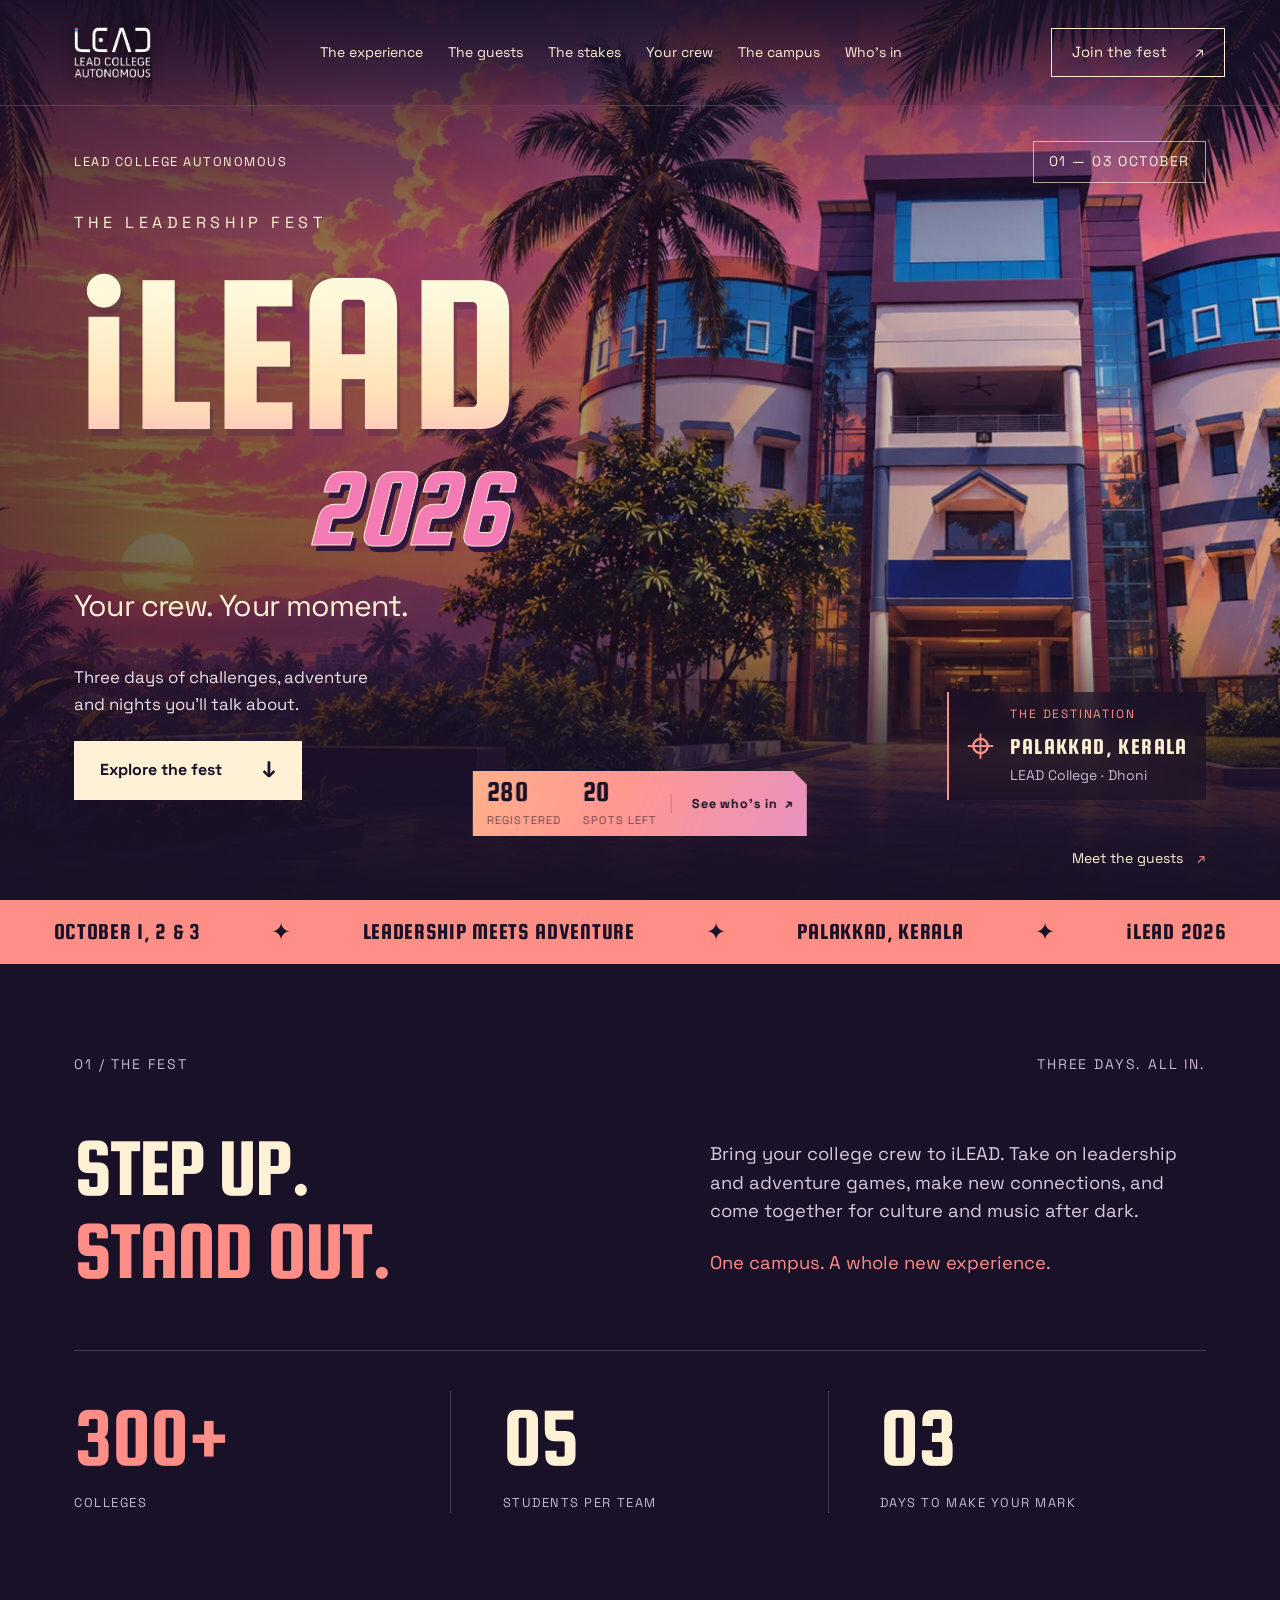
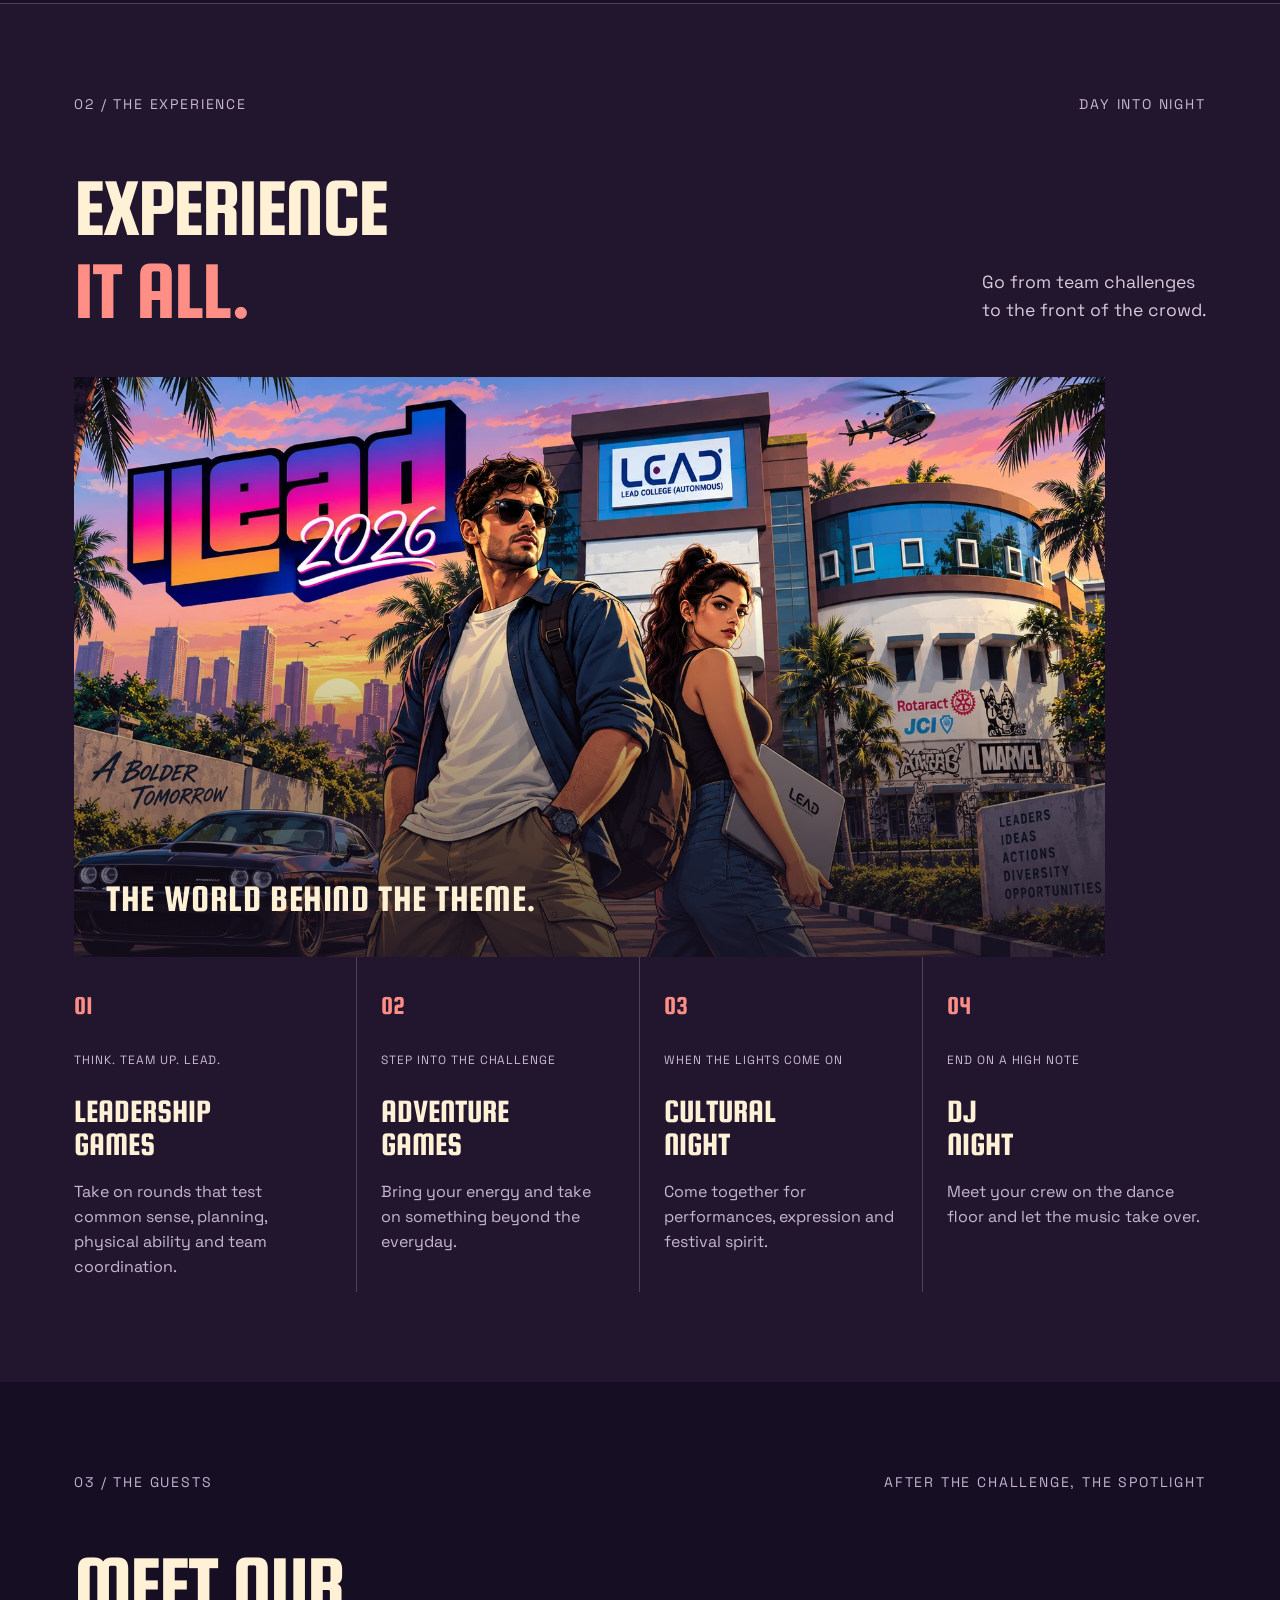
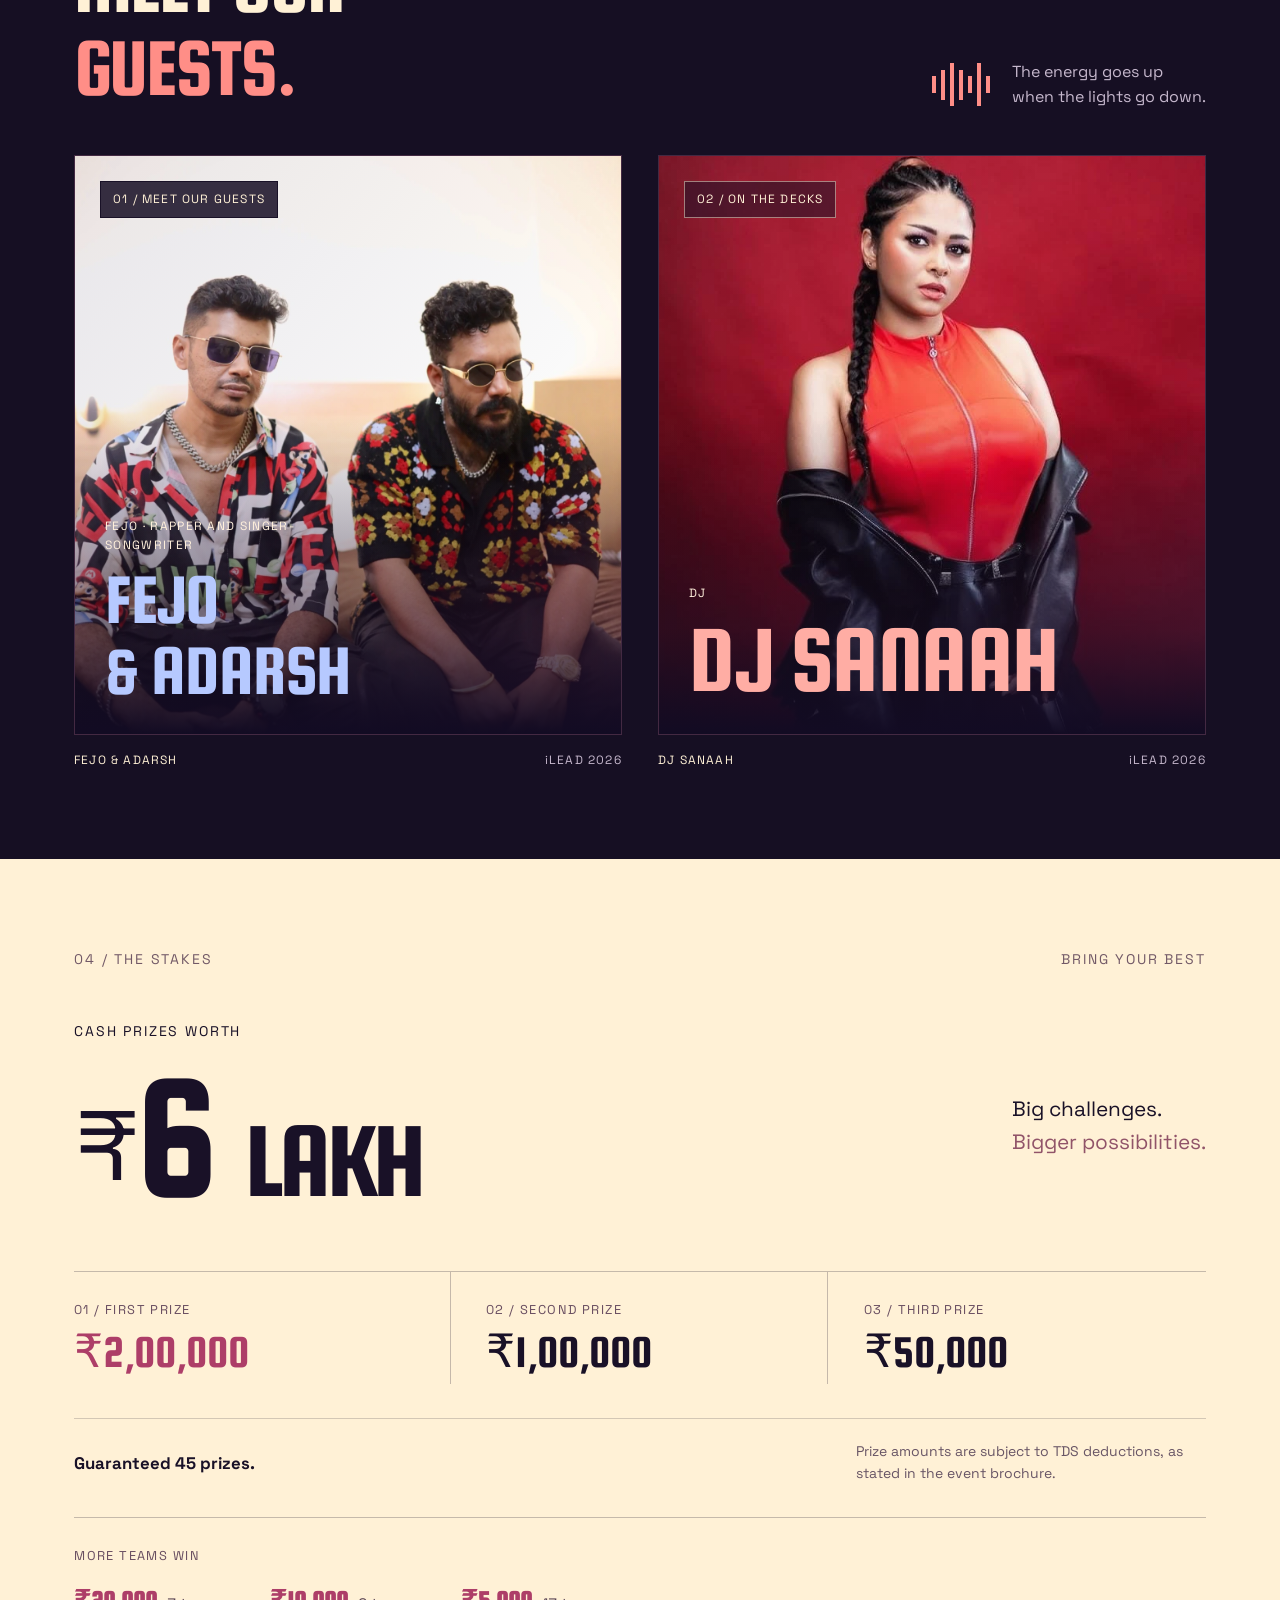
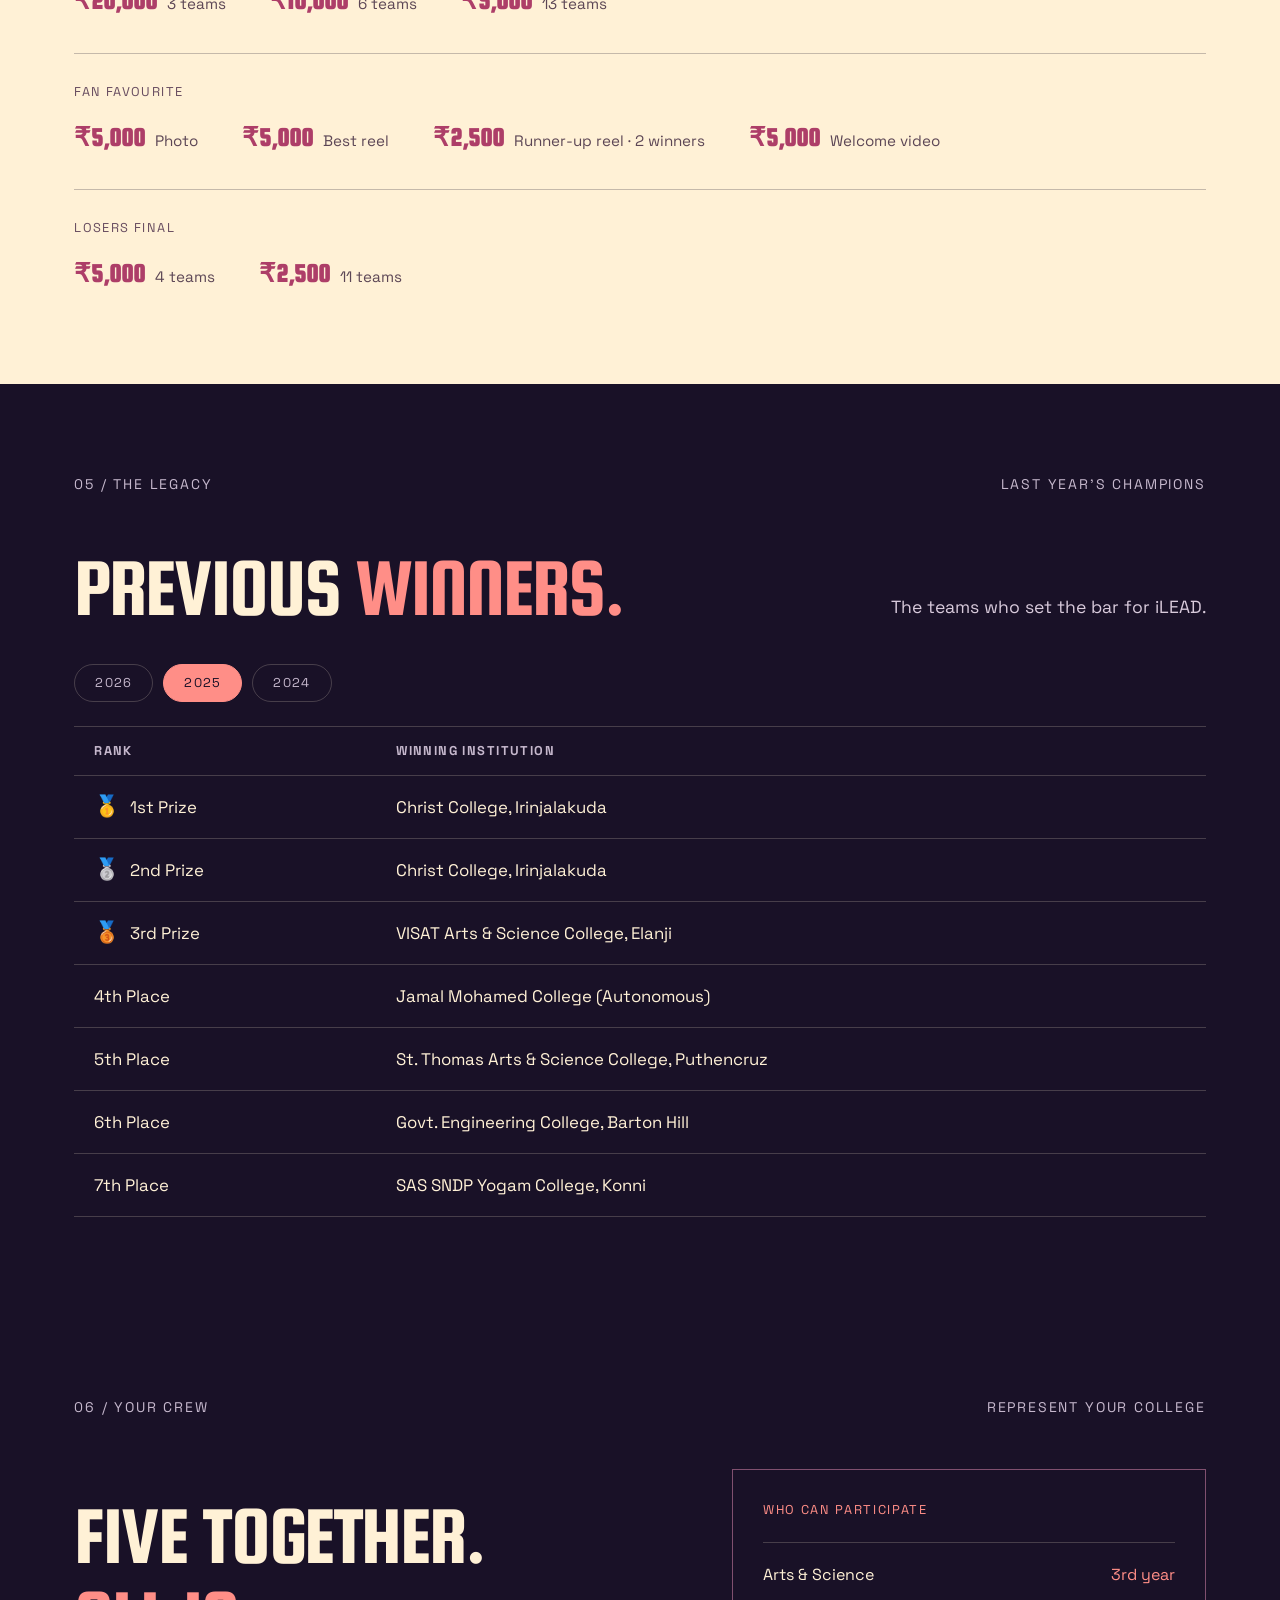
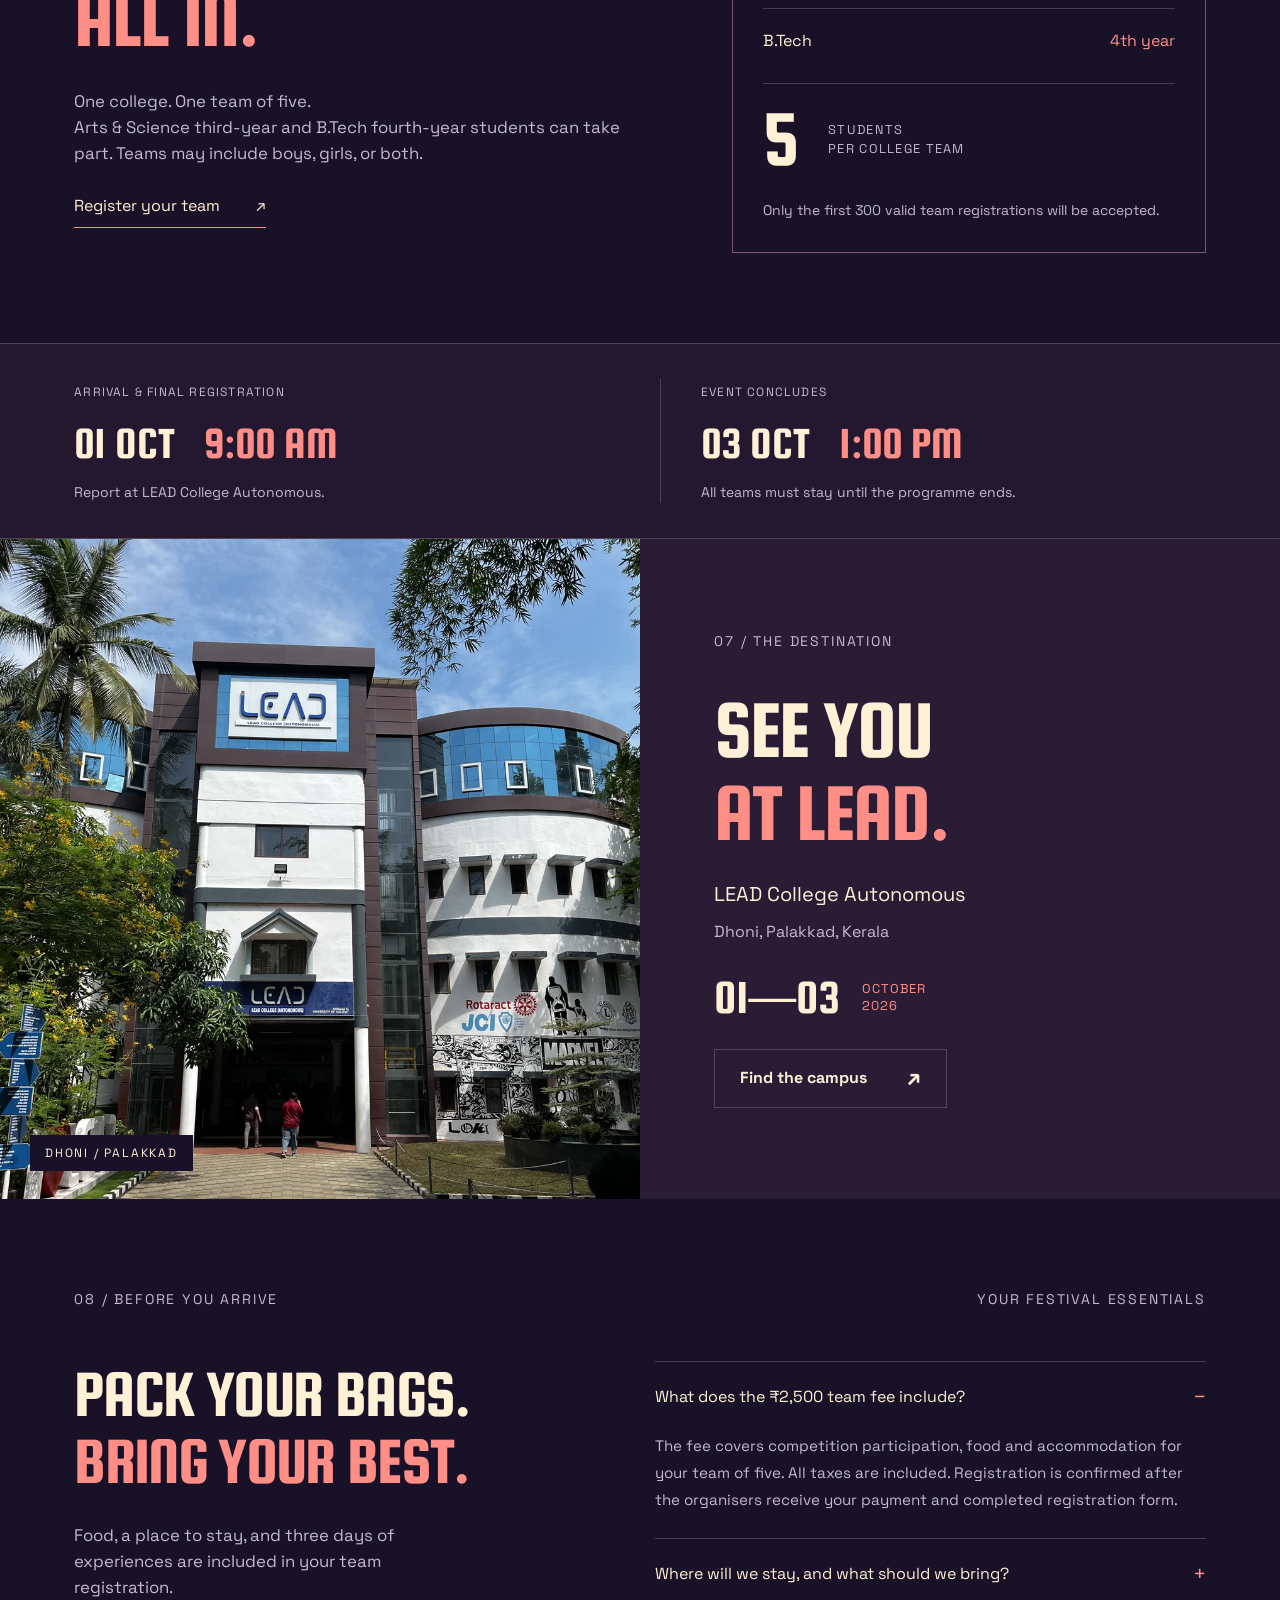
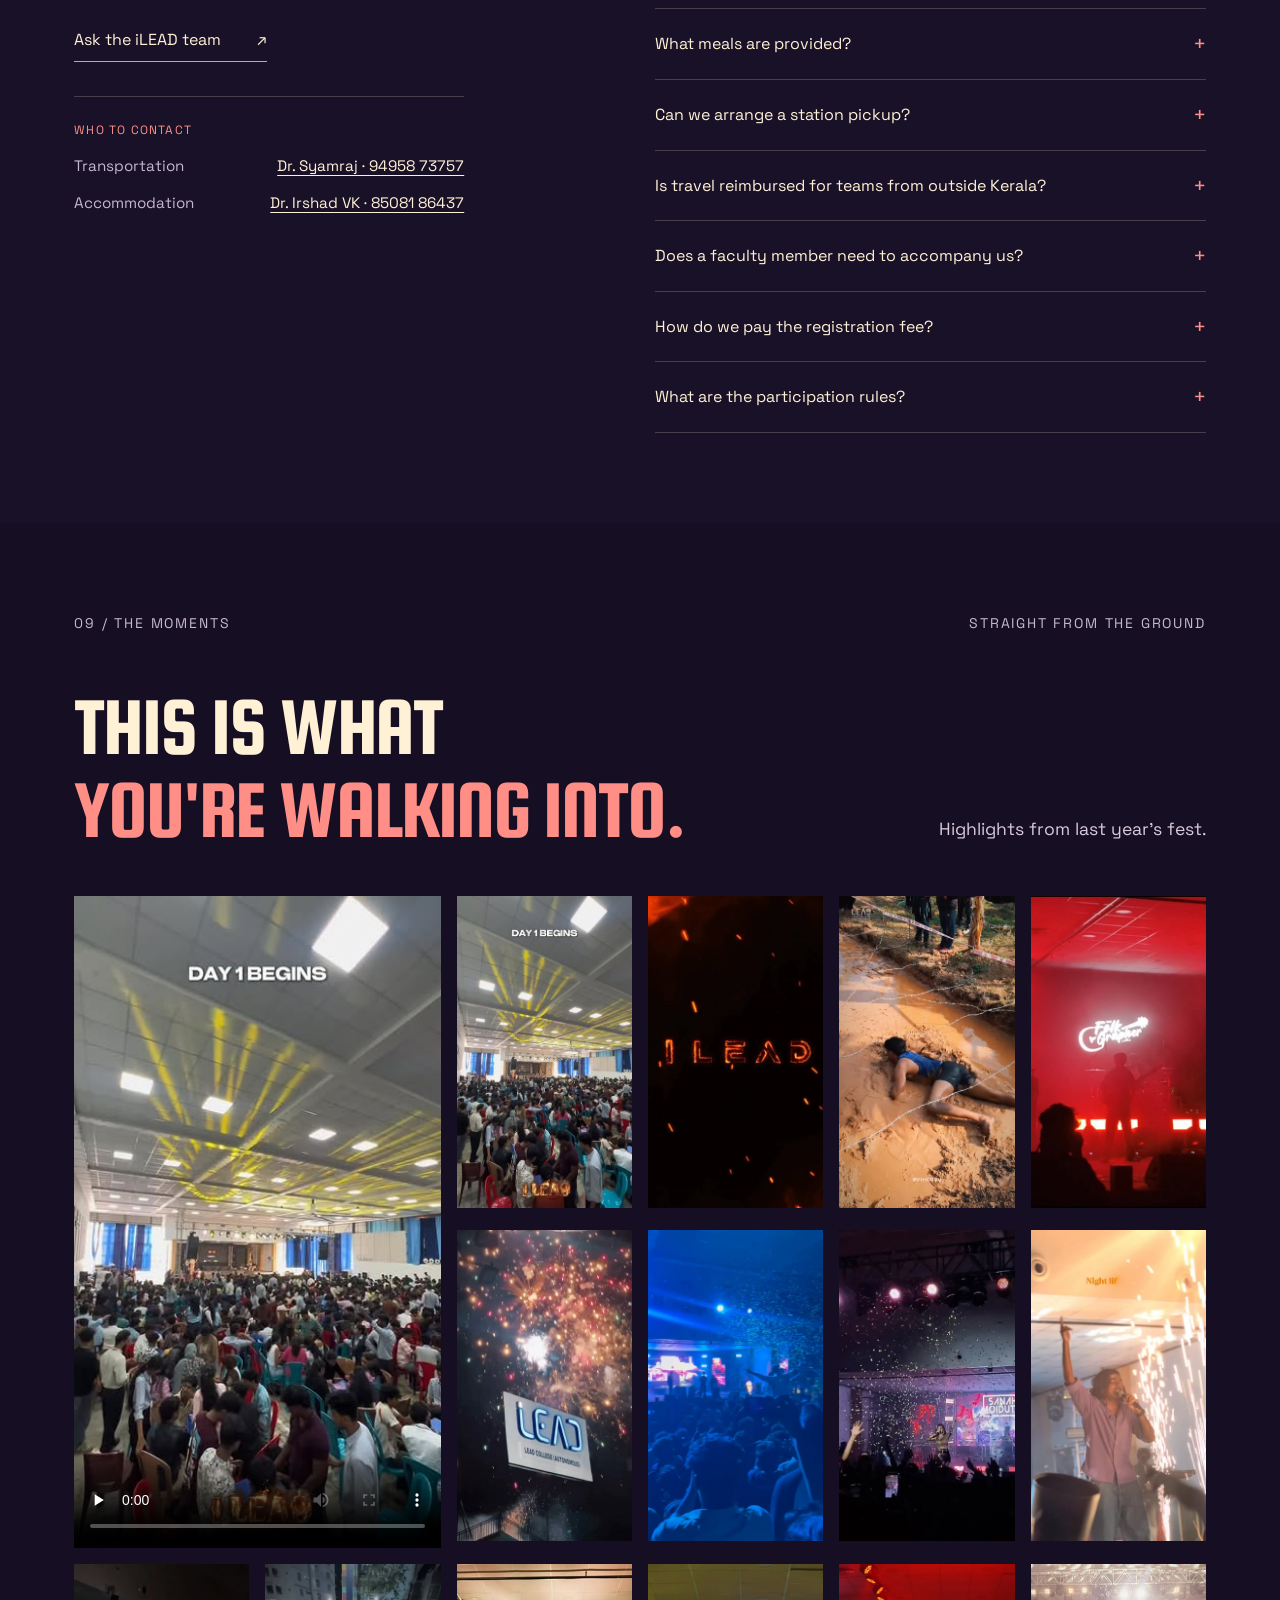
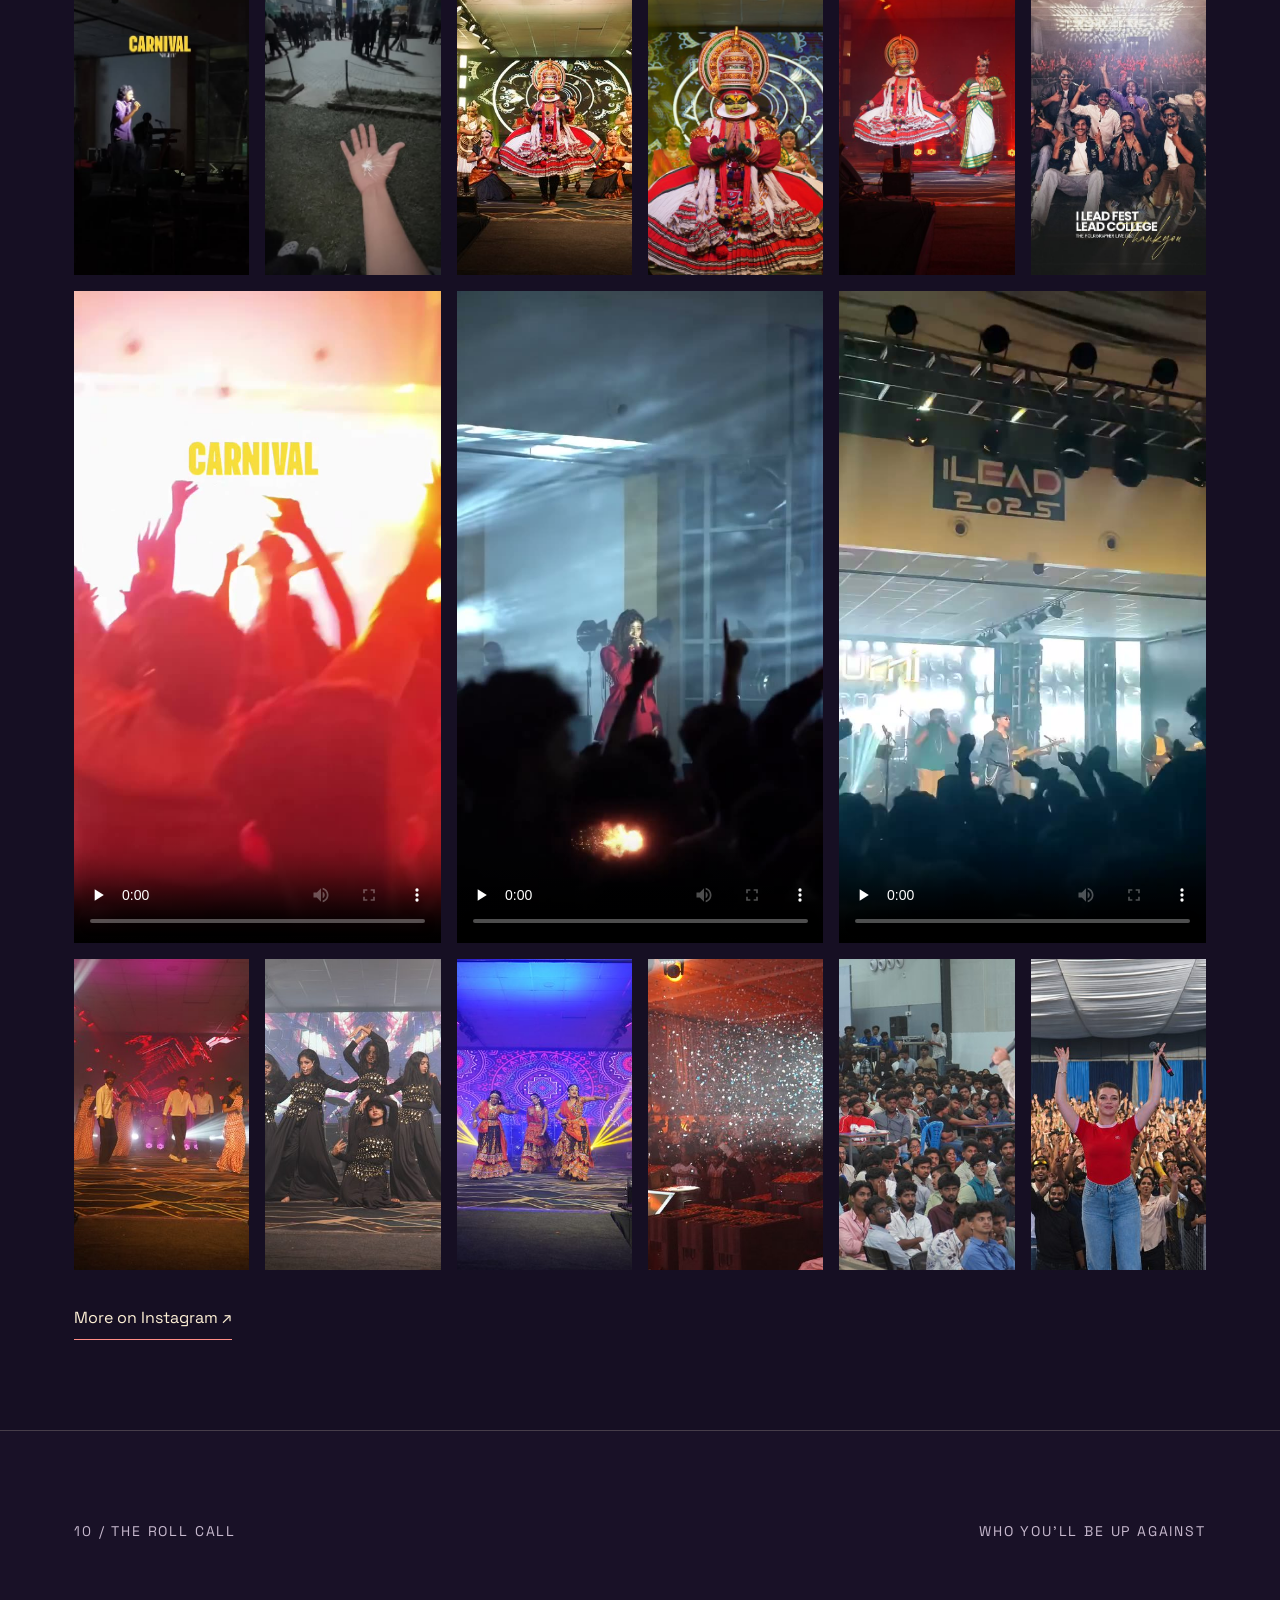
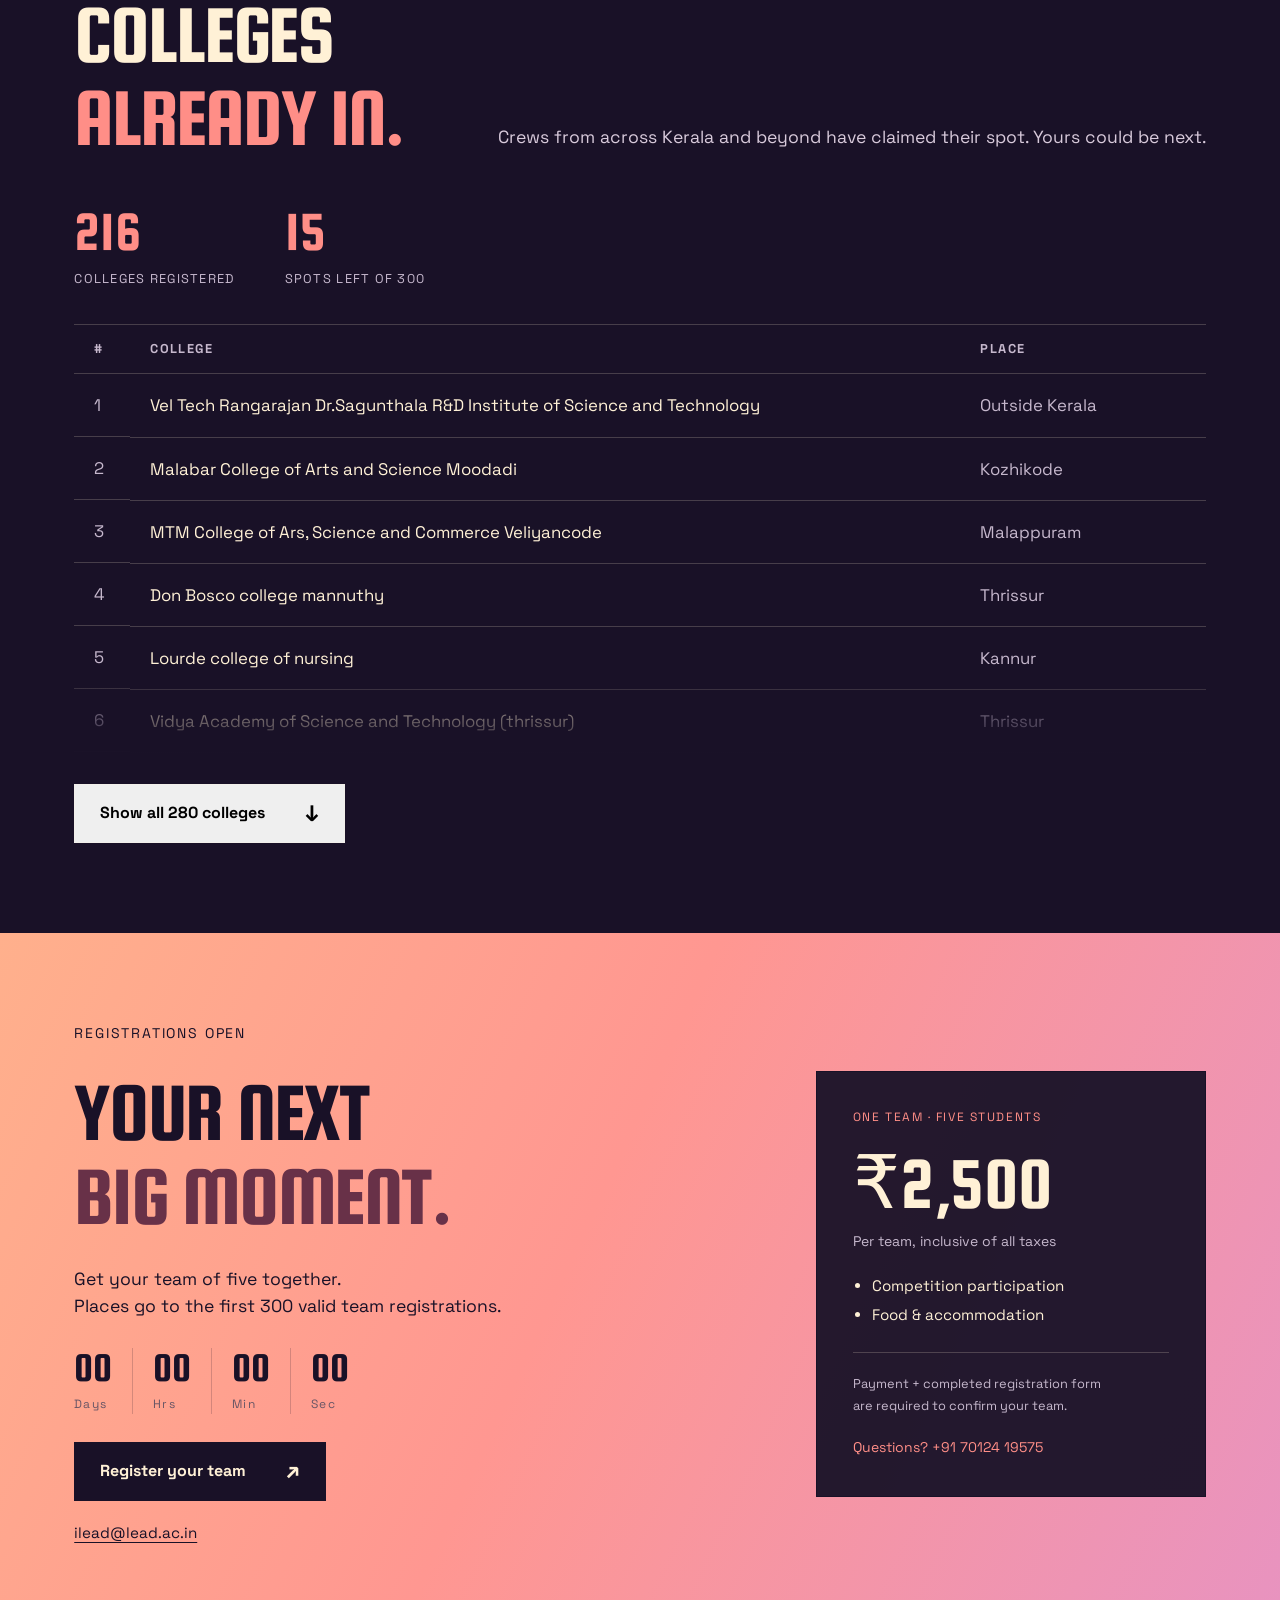
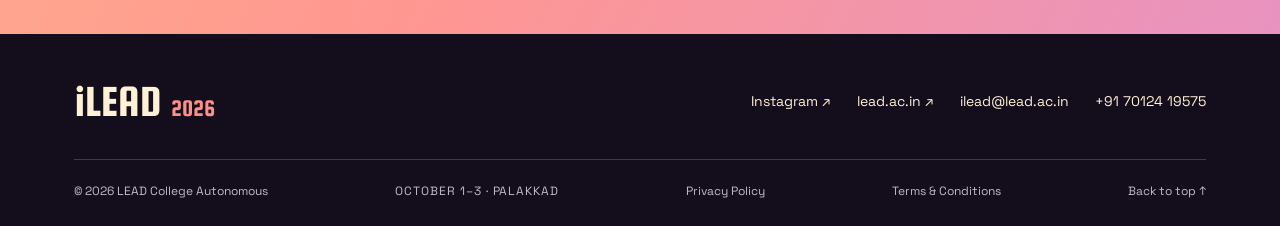
==== commit 8c9df648: "Update site (auto, registration sync) 2026-09-26T15:30:05Z" ====
--- a/index.html
+++ b/index.html
@@ -89,8 +89,8 @@
           <div><p class="hero-intro">Three days of challenges, adventure<br class="desktop-break"> and nights you’ll talk about.</p><a class="button button-cream" href="index.html#experience">Explore the fest <span aria-hidden="true">↓</span></a>
             <a class="hero-stat" data-depth href="index.html#registered-colleges" aria-label="See how many colleges have registered, and the full list">
               <div class="hero-stat-figures">
-                <div><strong><span data-count-to="274" id="hero-registered-count">0</span></strong><span class="hero-stat-label">Registered</span></div>
-                <div><strong><span data-count-to="26" id="hero-spots-left-count">0</span></strong><span class="hero-stat-label">Spots left</span></div>
+                <div><strong><span data-count-to="280" id="hero-registered-count">0</span></strong><span class="hero-stat-label">Registered</span></div>
+                <div><strong><span data-count-to="20" id="hero-spots-left-count">0</span></strong><span class="hero-stat-label">Spots left</span></div>
               </div>
               <span class="hero-stat-cta"><span class="cta-text">See who's in</span><span aria-hidden="true">↗</span></span>
             </a>
@@ -295,16 +295,16 @@
       <div class="section-kicker"><span>10 / THE ROLL CALL</span><span>WHO YOU'LL BE UP AGAINST</span></div>
       <div class="section-heading"><h2 id="registered-title">Colleges<br><em>already in.</em></h2><p>Crews from across Kerala and beyond have claimed their spot. Yours could be next.</p></div>
       <div class="registered-stats">
-        <div><strong><span data-count-to="274" id="section-registered-count">0</span></strong><span class="registered-stats-label">COLLEGES REGISTERED</span></div>
-        <div><strong><span data-count-to="26" id="section-spots-left-count">0</span></strong><span class="registered-stats-label">SPOTS LEFT OF 300</span></div>
+        <div><strong><span data-count-to="280" id="section-registered-count">0</span></strong><span class="registered-stats-label">COLLEGES REGISTERED</span></div>
+        <div><strong><span data-count-to="20" id="section-spots-left-count">0</span></strong><span class="registered-stats-label">SPOTS LEFT OF 300</span></div>
       </div>
       <div class="college-list" id="college-list">
         <table class="winners-table college-table">
           <thead><tr><th scope="col">#</th><th scope="col">College</th><th scope="col">Place</th></tr></thead>
-          <tbody id="college-table-body"><tr><td>1</td><td>Vel Tech Rangarajan Dr.Sagunthala R&amp;D Institute of Science and Technology</td><td>Outside Kerala</td></tr><tr><td>2</td><td>Malabar College of Arts and Science Moodadi</td><td>Kozhikode</td></tr><tr><td>3</td><td>MTM College of Ars, Science and Commerce Veliyancode</td><td>Malappuram</td></tr><tr><td>4</td><td>Don Bosco college mannuthy</td><td>Thrissur</td></tr><tr><td>5</td><td>Lourde college of nursing</td><td>Kannur</td></tr><tr><td>6</td><td>Vidya Academy of Science and Technology (thrissur)</td><td>Thrissur</td></tr><tr><td>7</td><td>Ahalia School Of Commerce And Mathematics</td><td>Palakkad</td></tr><tr><td>8</td><td>SRM institute of science and technology, Ktr.</td><td>Outside Kerala</td></tr><tr><td>9</td><td>Christian College Kattakada</td><td>Thiruvananthapuram</td></tr><tr><td>10</td><td>Sahrdaya College of Engineering</td><td>Thrissur</td></tr><tr><td>11</td><td>College of applied science Malampuzha</td><td>Palakkad</td></tr><tr><td>12</td><td>Sadhya arts and science college Wandoor</td><td>Malappuram</td></tr><tr><td>13</td><td>BJCSI Arts and Science College</td><td>Thiruvananthapuram</td></tr><tr><td>14</td><td>Safi Institute of Advanced Studies</td><td>Malappuram</td></tr><tr><td>15</td><td>St. Thomas College Palai (Autonomous)</td><td>Kottayam</td></tr><tr><td>16</td><td>Moulana Arts and Science college</td><td>Malappuram</td></tr><tr><td>17</td><td>St Thomas College(Autonomous), Thrissur</td><td>Thrissur</td></tr><tr><td>18</td><td>Paramekkavu College of Arts and Science</td><td>Thrissur</td></tr><tr><td>19</td><td>Muslim association college of arts and science</td><td>Thiruvananthapuram</td></tr><tr><td>20</td><td>VT Bhattathiripad College</td><td>Palakkad</td></tr><tr><td>21</td><td>Sri Krishna Arts and Science College</td><td>Outside Kerala</td></tr><tr><td>22</td><td>ITM College of Arts and Science Mayyil</td><td>Kannur</td></tr><tr><td>23</td><td>Jyothi Engineering College (Autonomous), Cheruthuruthy, Thrissur</td><td>Thrissur</td></tr><tr><td>24</td><td>MAMO College Manassery</td><td>Kozhikode</td></tr><tr><td>25</td><td>Rouzathul Uloom Arabic College</td><td>Kozhikode</td></tr><tr><td>26</td><td>Sethu institute of technology</td><td>Outside Kerala</td></tr><tr><td>27</td><td>CPA Collage of Global Studies Puthanathani</td><td>Malappuram</td></tr><tr><td>28</td><td>Marian college autonomous kuttikanam</td><td>Idukki</td></tr><tr><td>29</td><td>St joseph’s college</td><td>Outside Kerala</td></tr><tr><td>30</td><td>College of applied science (IHRD) vadakkencherry</td><td>Palakkad</td></tr><tr><td>31</td><td>Global institute of engineering and technology</td><td>Outside Kerala</td></tr><tr><td>32</td><td>Saranathan College of Engineering</td><td>Outside Kerala</td></tr><tr><td>33</td><td>Nilgiri college of arts and science thaloor (Autonomous )</td><td>Outside Kerala</td></tr><tr><td>34</td><td>LBS Institute of Technology for Women, Poojapura</td><td>Thiruvananthapuram</td></tr><tr><td>35</td><td>SRM institute of science and technology</td><td>Outside Kerala</td></tr><tr><td>36</td><td>FISAT</td><td>Ernakulam</td></tr><tr><td>37</td><td>Adi Shankara Institute of Engineering and Technology, </td><td>Ernakulam</td></tr><tr><td>38</td><td>Fathima Arts &amp;Science Collage Moothedath</td><td>Malappuram</td></tr><tr><td>39</td><td>AJ College of Science and Technology Thonnakkal</td><td>Thiruvananthapuram</td></tr><tr><td>40</td><td>Ahalia school of engineering and technology</td><td>Palakkad</td></tr><tr><td>41</td><td>Nehru Collage of Engineering and Research Centre</td><td>Thrissur</td></tr><tr><td>42</td><td>St.Thomas College of Engineering &amp; Technology, Sivapuram, Kannur</td><td>Kannur</td></tr><tr><td>43</td><td>MET Arts and Science College</td><td>Kozhikode</td></tr><tr><td>44</td><td>Vignan institute of technology and science</td><td>Outside Kerala</td></tr><tr><td>45</td><td>Mangalam College of Engineering, Ettumanoor</td><td>Kottayam</td></tr><tr><td>46</td><td>JDT Islam arts science college</td><td>Kozhikode</td></tr><tr><td>47</td><td>NSS College Ottapalam</td><td>Palakkad</td></tr><tr><td>48</td><td>Duxford college for advanced studies</td><td>Malappuram</td></tr><tr><td>49</td><td>Ideal Arts and Science College Cherppulssheri</td><td>Palakkad</td></tr><tr><td>50</td><td>Amity Global Business School Bangalore</td><td>Outside Kerala</td></tr><tr><td>51</td><td>Mar gregorios college of law</td><td>Thiruvananthapuram</td></tr><tr><td>52</td><td>Sri Sairam engineering college</td><td>Outside Kerala</td></tr><tr><td>53</td><td>PMST Arts and Science College Kundoor</td><td>Malappuram</td></tr><tr><td>54</td><td>Saintgits College of Engineering</td><td>Kottayam</td></tr><tr><td>55</td><td>Jamal Mohamad college</td><td>Outside Kerala</td></tr><tr><td>56</td><td>KR&#x27;s Sree Narayana College</td><td>Malappuram</td></tr><tr><td>57</td><td>Sree narayana college kollam</td><td>Kollam</td></tr><tr><td>58</td><td>Lourdes Matha Collage Of science and technology</td><td>Thiruvananthapuram</td></tr><tr><td>59</td><td>Vimal jyothi college of Engineering Kannur</td><td>Kannur</td></tr><tr><td>60</td><td>Cas nadhapuram IHRD</td><td>Kozhikode</td></tr><tr><td>61</td><td>MES Ponnani College</td><td>Malappuram</td></tr><tr><td>62</td><td>Mount seena College</td><td>Palakkad</td></tr><tr><td>63</td><td>Pazhassi Raja NSS COLLEGE MATTANUR</td><td>Kannur</td></tr><tr><td>64</td><td>Majlis Arts and Science College Autonomous</td><td>Malappuram</td></tr><tr><td>65</td><td>Carmel College of Engineering and Technology</td><td>Alappuzha</td></tr><tr><td>66</td><td>Sullamussalam Arabic College Areekode</td><td>Malappuram</td></tr><tr><td>67</td><td>St.xavier&#x27;s College for Women Autonomous Aluva</td><td>Ernakulam</td></tr><tr><td>68</td><td>Sree Buddha College of Engineering</td><td>Pathanamthitta</td></tr><tr><td>69</td><td>Vels University Pallavaram</td><td>Outside Kerala</td></tr><tr><td>70</td><td>Govt law college Thrissur</td><td>Thrissur</td></tr><tr><td>71</td><td>Peri Institute Of Technology</td><td>Outside Kerala</td></tr><tr><td>72</td><td>Yuvakshetra institute of management studies</td><td>Palakkad</td></tr><tr><td>73</td><td>MMS Arts &amp; Science College Malayinkeezhu</td><td>Thiruvananthapuram</td></tr><tr><td>74</td><td>Diginity College</td><td>Kozhikode</td></tr><tr><td>75</td><td>SES college, Sreekandapuram ,kannur</td><td>Kannur</td></tr><tr><td>76</td><td>Loyola Institute of Technology</td><td>Outside Kerala</td></tr><tr><td>77</td><td>Jamia Nadwiyya Arts Science College Edavanna</td><td>Malappuram</td></tr><tr><td>78</td><td>Sri C Achuthamenon Govt College,  Kuttanellur</td><td>Thrissur</td></tr><tr><td>79</td><td>Manikam Ramaswami College of Arts &amp; Science, Madurai, Tamilnadu</td><td>Outside Kerala</td></tr><tr><td>80</td><td>IMI Professional Studies</td><td>Outside Kerala</td></tr><tr><td>81</td><td>University college of engineering kariavattom</td><td>Thiruvananthapuram</td></tr><tr><td>82</td><td>St michael&#x27;s college cherthala</td><td>Alappuzha</td></tr><tr><td>83</td><td>AJK College of Arts and Science</td><td>Outside Kerala</td></tr><tr><td>84</td><td>Government College Malappuram</td><td>Malappuram</td></tr><tr><td>85</td><td>SRM institute of science and technology, Trichy</td><td>Outside Kerala</td></tr><tr><td>86</td><td>IES College of Engineering</td><td>Thrissur</td></tr><tr><td>87</td><td>MES Kalladi College Mannarkkad</td><td>Palakkad</td></tr><tr><td>88</td><td>Government Victoria College, Palakkad</td><td>Palakkad</td></tr><tr><td>89</td><td>SNGS Collage Pattambi</td><td>Palakkad</td></tr><tr><td>90</td><td>Vel tech multi tech Dr. Rengarajan Dr.sakunthala engineering collage</td><td>Outside Kerala</td></tr><tr><td>91</td><td>College of applied science chelakkara</td><td>Thrissur</td></tr><tr><td>92</td><td>Kristu Jyoti College of management and technology</td><td>Kottayam</td></tr><tr><td>93</td><td>Valia Koonambaikulathamma College of Engineering and Technology</td><td>Kollam</td></tr><tr><td>94</td><td>PSG College of Arts &amp; Science</td><td>Outside Kerala</td></tr><tr><td>95</td><td>Sree Sankara Vidhyapeetom College,Valayanchirangara</td><td>Ernakulam</td></tr><tr><td>96</td><td>Goverment collage Chittur</td><td>Palakkad</td></tr><tr><td>97</td><td>Blossom art&#x27;s and since college kondoty</td><td>Malappuram</td></tr><tr><td>98</td><td>Sanjivani University</td><td>Outside Kerala</td></tr><tr><td>99</td><td>National College</td><td>Thiruvananthapuram</td></tr><tr><td>100</td><td>Govt arts and science college perumbakkam chennai - 600131</td><td>Outside Kerala</td></tr><tr><td>101</td><td>College of engineering Aranmula</td><td>Pathanamthitta</td></tr><tr><td>102</td><td>St.Joseph College of Engineering</td><td>Outside Kerala</td></tr><tr><td>103</td><td>Vidya Academy of Science and Technology Technical Campus</td><td>Thiruvananthapuram</td></tr><tr><td>104</td><td>RVS College of Art and Science,Sulur</td><td>Outside Kerala</td></tr><tr><td>105</td><td>Bishop Vayalil Memorial Holycross College Cherpunkal</td><td>Kottayam</td></tr><tr><td>106</td><td>Rajadhani Institute of Science and Technology</td><td>Palakkad</td></tr><tr><td>107</td><td>Aspire College Thrithala</td><td>Palakkad</td></tr><tr><td>108</td><td>Bharathamatha College of Arts and Science, Kozhinjampara</td><td>Palakkad</td></tr><tr><td>109</td><td>College of applied science ,adoor</td><td>Pathanamthitta</td></tr><tr><td>110</td><td>K. J. Somaiya Institute of Technology</td><td>Outside Kerala</td></tr><tr><td>111</td><td>Al Shifa College of Arts and Science</td><td>Malappuram</td></tr><tr><td>112</td><td>Nirmala College of Engineering</td><td>Thrissur</td></tr><tr><td>113</td><td>Newman College Thodupuzha</td><td>Idukki</td></tr><tr><td>114</td><td>SAFA COLLEGE of arts and science</td><td>Malappuram</td></tr><tr><td>115</td><td>Ccsit palakkad</td><td>Palakkad</td></tr><tr><td>116</td><td>Government Engineering College Thrissur</td><td>Thrissur</td></tr><tr><td>117</td><td>Sree sankara Vidyapeetom college</td><td>Thiruvananthapuram</td></tr><tr><td>118</td><td>Sivaji college of engineering and technology</td><td>Thiruvananthapuram</td></tr><tr><td>119</td><td>Government Engineering College Idukki</td><td>Idukki</td></tr><tr><td>120</td><td>Yenepoya Institute of Arts, Science, Management &amp; commerce</td><td>Outside Kerala</td></tr><tr><td>121</td><td>SRM Institue Of Science And Technology Tiruchirappalli</td><td>Outside Kerala</td></tr><tr><td>122</td><td>Sankara college of science and commerce</td><td>Outside Kerala</td></tr><tr><td>123</td><td>Pristine Valley College of arts and sciences</td><td>Malappuram</td></tr><tr><td>124</td><td>M.A.M school of engineering</td><td>Outside Kerala</td></tr><tr><td>125</td><td>T.K.M College of Arts and Science</td><td>Kollam</td></tr><tr><td>126</td><td>Ethiraj College For Women (Autonomous)</td><td>Outside Kerala</td></tr><tr><td>127</td><td>Educos Arts and Science College Kuttiady</td><td>Kozhikode</td></tr><tr><td>128</td><td>Siena college of professional studies</td><td>Ernakulam</td></tr><tr><td>129</td><td>Mother Theresa College Nellikad,  Kattakada ,  Trivandrum</td><td>Thiruvananthapuram</td></tr><tr><td>130</td><td>CHMKM Govt College Koduvally</td><td>Kozhikode</td></tr><tr><td>131</td><td>Sree Narayana Collage,  Alathur</td><td>Palakkad</td></tr><tr><td>132</td><td>The American college</td><td>Outside Kerala</td></tr><tr><td>133</td><td>Cusat</td><td>Ernakulam</td></tr><tr><td>134</td><td>Vivekananda vision arts and science college,VGI, Thiruvallur dist,TN</td><td>Outside Kerala</td></tr><tr><td>135</td><td>Mar Thoma College Thiruvalla</td><td>Kottayam</td></tr><tr><td>136</td><td>De Paul Institute of Science and Technology Angama6</td><td>Ernakulam</td></tr><tr><td>137</td><td>Rajadhani Institute of Engineering and Technology</td><td>Thiruvananthapuram</td></tr><tr><td>138</td><td>Ccsit Malappuram</td><td>Malappuram</td></tr><tr><td>139</td><td>Govt college, mananthavady</td><td>Wayanad</td></tr><tr><td>140</td><td>Nehru Collage of Architecture</td><td>Palakkad</td></tr><tr><td>141</td><td>School of Engineering Technology, Sanjivani University</td><td>Outside Kerala</td></tr><tr><td>142</td><td>Amal Jyothi College Of Engineering</td><td>Kottayam</td></tr><tr><td>143</td><td>LBS College of Engineering, Kasargod</td><td>Kasaragod</td></tr><tr><td>144</td><td>CSI Nursing College, Madurai</td><td>Outside Kerala</td></tr><tr><td>145</td><td>LEAD ST.Thomas college konni, thavalappara</td><td>Pathanamthitta</td></tr><tr><td>146</td><td>Aj institute of engineering and technology</td><td>Outside Kerala</td></tr><tr><td>147</td><td>KG College of Arts &amp; Science</td><td>Outside Kerala</td></tr><tr><td>148</td><td>Government college perigome</td><td>Kannur</td></tr><tr><td>149</td><td>KMO Arts and Science</td><td>Kozhikode</td></tr><tr><td>150</td><td>Sahodaran Ayyappan smaraka SNDP Yogam college konni</td><td>Pathanamthitta</td></tr><tr><td>151</td><td>Cooperative arts and science college madayi</td><td>Kannur</td></tr><tr><td>152</td><td>Atria Institute of Technology</td><td>Outside Kerala</td></tr><tr><td>153</td><td>Hindustan</td><td>Outside Kerala</td></tr><tr><td>154</td><td>Jai Bharath College of Management and Engineering Technology</td><td>Ernakulam</td></tr><tr><td>155</td><td>NSS College Nemmara</td><td>Palakkad</td></tr><tr><td>156</td><td>Anvarul Islam Arabic College,  Kuniyil</td><td>Malappuram</td></tr><tr><td>157</td><td>Royal College of engineering and technology</td><td>Thrissur</td></tr><tr><td>158</td><td>Chinmaya Arts &amp; Science College For Women</td><td>Kannur</td></tr><tr><td>159</td><td>St. Gregorios college, kottarakkara</td><td>Kollam</td></tr><tr><td>160</td><td>Rajadhani institute of hotel management and catering technology BHMCT</td><td>Thiruvananthapuram</td></tr><tr><td>161</td><td>A.C. Kunhimon Haji Memorial ICA College Thozhiyoor</td><td>Thrissur</td></tr><tr><td>162</td><td>Pk das liberal arts and science college</td><td>Palakkad</td></tr><tr><td>163</td><td>Hi tech arts and science college vattoli</td><td>Kozhikode</td></tr><tr><td>164</td><td>Dhanalakshimi srinivasan engineering college (autonomous)</td><td>Outside Kerala</td></tr><tr><td>165</td><td>Collage of Applied Science Attapadi</td><td>Palakkad</td></tr><tr><td>166</td><td>Government college Mokeri</td><td>Kozhikode</td></tr><tr><td>167</td><td>Tharananellur arts and science college</td><td>Thrissur</td></tr><tr><td>168</td><td>Amal College of Advanced Studies , Nilambur</td><td>Malappuram</td></tr><tr><td>169</td><td>Sree Kerala Varma College,  Thrissur</td><td>Thrissur</td></tr><tr><td>170</td><td>St Alberts College (Autonomous)</td><td>Ernakulam</td></tr><tr><td>171</td><td>MSTM Arts and Science College</td><td>Malappuram</td></tr><tr><td>172</td><td>Ilahia College of Engineering and Technology</td><td>Ernakulam</td></tr><tr><td>173</td><td>A.V. Abdurahiman Haji Arts and Science College</td><td>Kozhikode</td></tr><tr><td>174</td><td>Sahrdaya college of advanced studies</td><td>Thrissur</td></tr><tr><td>175</td><td>SRM TRP Engineering College</td><td>Outside Kerala</td></tr><tr><td>176</td><td>Mercy College Palakkad</td><td>Palakkad</td></tr><tr><td>177</td><td>Ihrd cas kundara</td><td>Kollam</td></tr><tr><td>178</td><td>Assumption college , Changanacherry</td><td>Kottayam</td></tr><tr><td>179</td><td>Govt Arts and Science College Nilambur</td><td>Malappuram</td></tr><tr><td>180</td><td>College of Applied Science Kottarakkara</td><td>Kollam</td></tr><tr><td>181</td><td>Mores College of Arts and Science</td><td>Kozhikode</td></tr><tr><td>182</td><td>College of Engineering Kottarakkara</td><td>Kollam</td></tr><tr><td>183</td><td>SD college</td><td>Alappuzha</td></tr><tr><td>184</td><td>Providence college of Engineering</td><td>Alappuzha</td></tr><tr><td>185</td><td>DePaul college, Mysore</td><td>Outside Kerala</td></tr><tr><td>186</td><td>Mohandas College of Engineering and Technology</td><td>Thiruvananthapuram</td></tr><tr><td>187</td><td>SNS College of Technology</td><td>Outside Kerala</td></tr><tr><td>188</td><td>John Cox Memorial CSI Institute Of Technology</td><td>Thiruvananthapuram</td></tr><tr><td>189</td><td>Mannam NSS College Anchal Kollam</td><td>Kollam</td></tr><tr><td>190</td><td>PVS College of Arts and Science,  Pantheerankavu</td><td>Kozhikode</td></tr><tr><td>191</td><td>Nobel women&#x27;s collage manjeri</td><td>Malappuram</td></tr><tr><td>192</td><td>St. Mary’s College of Commerce and Management Studies,  Thuruthiply</td><td>Ernakulam</td></tr><tr><td>193</td><td>MPMM SN Trusts College Shoranur</td><td>Palakkad</td></tr><tr><td>194</td><td>M G College Iritty</td><td>Kannur</td></tr><tr><td>195</td><td>College of Applied Science IHRD Calicut</td><td>Kozhikode</td></tr><tr><td>196</td><td>University college of engineering, Thodupuzha</td><td>Idukki</td></tr><tr><td>197</td><td>Amrita Vishwa Vidhyapeetam Kochi</td><td>Ernakulam</td></tr><tr><td>198</td><td>University Institute of Technology</td><td>Alappuzha</td></tr><tr><td>199</td><td>Anugraha institute of social science college</td><td>Outside Kerala</td></tr><tr><td>200</td><td>Mannam Memorial N S S College,Konni</td><td>Pathanamthitta</td></tr><tr><td>201</td><td>Chinmaya College of Art Commerce &amp; Science Thrippunitura</td><td>Ernakulam</td></tr><tr><td>202</td><td>Marthoma college of science and technology ayoor</td><td>Kollam</td></tr><tr><td>203</td><td>Madurai Kamarajar University College</td><td>Outside Kerala</td></tr><tr><td>204</td><td>St John&#x27;s Anchal</td><td>Kollam</td></tr><tr><td>205</td><td>Govt arts and science college meenchanda,calicut</td><td>Kozhikode</td></tr><tr><td>206</td><td>College of Engineering Muttathara</td><td>Thiruvananthapuram</td></tr><tr><td>207</td><td>Sri Vidya College of Engineering and Technology</td><td>Outside Kerala</td></tr><tr><td>208</td><td>Annai College of Arts and Science Kovilachery,  Kumbakonam.</td><td>Outside Kerala</td></tr><tr><td>209</td><td>Bishops Heber College</td><td>Outside Kerala</td></tr><tr><td>210</td><td>South Park Institute of Hotel Management</td><td>Thiruvananthapuram</td></tr><tr><td>211</td><td>GEMS Arts&amp;science college Ramapuram</td><td>Malappuram</td></tr><tr><td>212</td><td>Minority Arts and Scienee College Vattaparamba</td><td>Palakkad</td></tr><tr><td>213</td><td>Iss Arts and Science College Ponniyakurushi</td><td>Malappuram</td></tr><tr><td>214</td><td>Mar chrysostom college</td><td>Pathanamthitta</td></tr><tr><td>215</td><td>Bishop Jerome Institute</td><td>Kollam</td></tr><tr><td>216</td><td>Ernad Knowledge city</td><td>Malappuram</td></tr><tr><td>217</td><td>Nobel College of Arts and Science</td><td>Outside Kerala</td></tr><tr><td>218</td><td>Govt Arts and science college karunagapally</td><td>Kollam</td></tr><tr><td>219</td><td>Sullamussalam science college</td><td>Malappuram</td></tr><tr><td>220</td><td>ST Joseph&#x27;s Autonomous college Devagiri</td><td>Kozhikode</td></tr><tr><td>221</td><td>K S Rangaswamy college of arts and science autonomous, tiruchengode, namakkal</td><td>Outside Kerala</td></tr><tr><td>222</td><td>NSS College Manjeri</td><td>Malappuram</td></tr><tr><td>223</td><td>Baithul izza arts and science college</td><td>Kozhikode</td></tr><tr><td>224</td><td>Avvm sri pushpam college</td><td>Outside Kerala</td></tr><tr><td>225</td><td>IMI Law College</td><td>Outside Kerala</td></tr><tr><td>226</td><td>Govt arts and science college kozhinjampara</td><td>Palakkad</td></tr><tr><td>227</td><td>The MDT hindu college, tirunelveli</td><td>Outside Kerala</td></tr><tr><td>228</td><td>st. Mother Theresa Engineering College</td><td>Outside Kerala</td></tr><tr><td>229</td><td>College of Engineering Adoor</td><td>Pathanamthitta</td></tr><tr><td>230</td><td>Koshys institute of management studies</td><td>Outside Kerala</td></tr><tr><td>231</td><td>Sree Sowdambika College of Engineering</td><td>Outside Kerala</td></tr><tr><td>232</td><td>Vallal P.T Lee Chengalvaraya Naicker Arts &amp; Science College</td><td>Outside Kerala</td></tr><tr><td>233</td><td>Markaz Arts and Science College Athavanad</td><td>Malappuram</td></tr><tr><td>234</td><td>St Francis degree college</td><td>Outside Kerala</td></tr><tr><td>235</td><td>Mother Arts and Science College Peruvallur</td><td>Thrissur</td></tr><tr><td>236</td><td>V.O.Chidambaram college, Thoothukudi.</td><td>Outside Kerala</td></tr><tr><td>237</td><td>Muthayammal college of engineering</td><td>Outside Kerala</td></tr><tr><td>238</td><td>CM College of Arts and Science Nadavayal</td><td>Wayanad</td></tr><tr><td>239</td><td>College of Engineering Perumon</td><td>Kollam</td></tr><tr><td>240</td><td>Sri S.Ramasamy Naidu Memorial College</td><td>Outside Kerala</td></tr><tr><td>241</td><td>Jayasree Arts and science college pulpally</td><td>Wayanad</td></tr><tr><td>242</td><td>SACS MAVMM Engineering college</td><td>Outside Kerala</td></tr><tr><td>243</td><td>Holy Cross Institute of Management and Technology</td><td>Kozhikode</td></tr><tr><td>244</td><td>MES Arts and Science</td><td>Malappuram</td></tr><tr><td>245</td><td>Arulmigu arthanareeswarar arts and science college</td><td>Outside Kerala</td></tr><tr><td>246</td><td>Emmanuel College Vazhichal Kudapanamoodu P O</td><td>Thiruvananthapuram</td></tr><tr><td>247</td><td>UIT Kottarakara</td><td>Kollam</td></tr><tr><td>248</td><td>Mar Baselios Christian College of Engineering and Technology</td><td>Idukki</td></tr><tr><td>249</td><td>Sathyabama institute of science and technology</td><td>Outside Kerala</td></tr><tr><td>250</td><td>Muthoot Institute of Technology &amp; Science</td><td>Ernakulam</td></tr><tr><td>251</td><td>WMO College of Arts and Science, Muttil</td><td>Kozhikode</td></tr><tr><td>252</td><td>NSS College Nilamel Kollam</td><td>Kollam</td></tr><tr><td>253</td><td>Pondicherry University Community College</td><td>Outside Kerala</td></tr><tr><td>254</td><td>Saraswathi narayanan college</td><td>Outside Kerala</td></tr><tr><td>255</td><td>Mar Gregorios college of arts and science</td><td>Alappuzha</td></tr><tr><td>256</td><td>National college (Autonomous) truchirappalli</td><td>Outside Kerala</td></tr><tr><td>257</td><td>P.A. Aziz College of Engineering and Technology</td><td>Thiruvananthapuram</td></tr><tr><td>258</td><td>College of Avian sciences and managment</td><td>Palakkad</td></tr><tr><td>259</td><td>Sarabhai Institute Of Science And Technology</td><td>Thiruvananthapuram</td></tr><tr><td>260</td><td>Mahendra Arts and Science College(autonomous)</td><td>Outside Kerala</td></tr><tr><td>261</td><td>Aladi aruna college of liberal arts and science</td><td>Outside Kerala</td></tr><tr><td>262</td><td>Nasra college of arts and science thirurkad, malapuram</td><td>Malappuram</td></tr><tr><td>263</td><td>Najath art&#x27;s and science college mannarkkad</td><td>Palakkad</td></tr><tr><td>264</td><td>Peekay CICS Arts &amp; Science College</td><td>Kozhikode</td></tr><tr><td>265</td><td>C.H.M.K.M Government Arts and Science College TANUR</td><td>Malappuram</td></tr><tr><td>266</td><td>Sreekrishna college guruvayoor</td><td>Thrissur</td></tr><tr><td>267</td><td>Zamorins Guruvayurappan collage</td><td>Kozhikode</td></tr><tr><td>268</td><td>Universal Engineering College Vallivattom</td><td>Thrissur</td></tr><tr><td>269</td><td>Muslim Association College Of Engineering,Venjaramoodu</td><td>Thiruvananthapuram</td></tr><tr><td>270</td><td>Nadar Mahajana Sangam S.Vellaichamy Nadar College</td><td>Outside Kerala</td></tr><tr><td>271</td><td>TocH institute of science and technology</td><td>Ernakulam</td></tr><tr><td>272</td><td>MES Arts &amp;science Pattambi</td><td>Palakkad</td></tr><tr><td>273</td><td>Hindusthan institute of technology and science coimbatore</td><td>Outside Kerala</td></tr><tr><td>274</td><td>Lady Doak College Madurai</td><td>Outside Kerala</td></tr></tbody>
+          <tbody id="college-table-body"><tr><td>1</td><td>Vel Tech Rangarajan Dr.Sagunthala R&amp;D Institute of Science and Technology</td><td>Outside Kerala</td></tr><tr><td>2</td><td>Malabar College of Arts and Science Moodadi</td><td>Kozhikode</td></tr><tr><td>3</td><td>MTM College of Ars, Science and Commerce Veliyancode</td><td>Malappuram</td></tr><tr><td>4</td><td>Don Bosco college mannuthy</td><td>Thrissur</td></tr><tr><td>5</td><td>Lourde college of nursing</td><td>Kannur</td></tr><tr><td>6</td><td>Vidya Academy of Science and Technology (thrissur)</td><td>Thrissur</td></tr><tr><td>7</td><td>Ahalia School Of Commerce And Mathematics</td><td>Palakkad</td></tr><tr><td>8</td><td>SRM institute of science and technology, Ktr.</td><td>Outside Kerala</td></tr><tr><td>9</td><td>Christian College Kattakada</td><td>Thiruvananthapuram</td></tr><tr><td>10</td><td>Sahrdaya College of Engineering</td><td>Thrissur</td></tr><tr><td>11</td><td>College of applied science Malampuzha</td><td>Palakkad</td></tr><tr><td>12</td><td>Sadhya arts and science college Wandoor</td><td>Malappuram</td></tr><tr><td>13</td><td>BJCSI Arts and Science College</td><td>Thiruvananthapuram</td></tr><tr><td>14</td><td>Safi Institute of Advanced Studies</td><td>Malappuram</td></tr><tr><td>15</td><td>St. Thomas College Palai (Autonomous)</td><td>Kottayam</td></tr><tr><td>16</td><td>Moulana Arts and Science college</td><td>Malappuram</td></tr><tr><td>17</td><td>St Thomas College(Autonomous), Thrissur</td><td>Thrissur</td></tr><tr><td>18</td><td>Paramekkavu College of Arts and Science</td><td>Thrissur</td></tr><tr><td>19</td><td>Muslim association college of arts and science</td><td>Thiruvananthapuram</td></tr><tr><td>20</td><td>VT Bhattathiripad College</td><td>Palakkad</td></tr><tr><td>21</td><td>Sri Krishna Arts and Science College</td><td>Outside Kerala</td></tr><tr><td>22</td><td>ITM College of Arts and Science Mayyil</td><td>Kannur</td></tr><tr><td>23</td><td>Jyothi Engineering College (Autonomous), Cheruthuruthy, Thrissur</td><td>Thrissur</td></tr><tr><td>24</td><td>MAMO College Manassery</td><td>Kozhikode</td></tr><tr><td>25</td><td>Rouzathul Uloom Arabic College</td><td>Kozhikode</td></tr><tr><td>26</td><td>Sethu institute of technology</td><td>Outside Kerala</td></tr><tr><td>27</td><td>CPA Collage of Global Studies Puthanathani</td><td>Malappuram</td></tr><tr><td>28</td><td>Marian college autonomous kuttikanam</td><td>Idukki</td></tr><tr><td>29</td><td>St joseph’s college</td><td>Outside Kerala</td></tr><tr><td>30</td><td>College of applied science (IHRD) vadakkencherry</td><td>Palakkad</td></tr><tr><td>31</td><td>Global institute of engineering and technology</td><td>Outside Kerala</td></tr><tr><td>32</td><td>Saranathan College of Engineering</td><td>Outside Kerala</td></tr><tr><td>33</td><td>Nilgiri college of arts and science thaloor (Autonomous )</td><td>Outside Kerala</td></tr><tr><td>34</td><td>LBS Institute of Technology for Women, Poojapura</td><td>Thiruvananthapuram</td></tr><tr><td>35</td><td>SRM institute of science and technology</td><td>Outside Kerala</td></tr><tr><td>36</td><td>FISAT</td><td>Ernakulam</td></tr><tr><td>37</td><td>Adi Shankara Institute of Engineering and Technology, </td><td>Ernakulam</td></tr><tr><td>38</td><td>Fathima Arts &amp;Science Collage Moothedath</td><td>Malappuram</td></tr><tr><td>39</td><td>AJ College of Science and Technology Thonnakkal</td><td>Thiruvananthapuram</td></tr><tr><td>40</td><td>Ahalia school of engineering and technology</td><td>Palakkad</td></tr><tr><td>41</td><td>Nehru Collage of Engineering and Research Centre</td><td>Thrissur</td></tr><tr><td>42</td><td>St.Thomas College of Engineering &amp; Technology, Sivapuram, Kannur</td><td>Kannur</td></tr><tr><td>43</td><td>MET Arts and Science College</td><td>Kozhikode</td></tr><tr><td>44</td><td>Vignan institute of technology and science</td><td>Outside Kerala</td></tr><tr><td>45</td><td>Mangalam College of Engineering, Ettumanoor</td><td>Kottayam</td></tr><tr><td>46</td><td>JDT Islam arts science college</td><td>Kozhikode</td></tr><tr><td>47</td><td>NSS College Ottapalam</td><td>Palakkad</td></tr><tr><td>48</td><td>Duxford college for advanced studies</td><td>Malappuram</td></tr><tr><td>49</td><td>Ideal Arts and Science College Cherppulssheri</td><td>Palakkad</td></tr><tr><td>50</td><td>Amity Global Business School Bangalore</td><td>Outside Kerala</td></tr><tr><td>51</td><td>Mar gregorios college of law</td><td>Thiruvananthapuram</td></tr><tr><td>52</td><td>Sri Sairam engineering college</td><td>Outside Kerala</td></tr><tr><td>53</td><td>PMST Arts and Science College Kundoor</td><td>Malappuram</td></tr><tr><td>54</td><td>Saintgits College of Engineering</td><td>Kottayam</td></tr><tr><td>55</td><td>Jamal Mohamad college</td><td>Outside Kerala</td></tr><tr><td>56</td><td>KR&#x27;s Sree Narayana College</td><td>Malappuram</td></tr><tr><td>57</td><td>Sree narayana college kollam</td><td>Kollam</td></tr><tr><td>58</td><td>Lourdes Matha Collage Of science and technology</td><td>Thiruvananthapuram</td></tr><tr><td>59</td><td>Vimal jyothi college of Engineering Kannur</td><td>Kannur</td></tr><tr><td>60</td><td>Cas nadhapuram IHRD</td><td>Kozhikode</td></tr><tr><td>61</td><td>MES Ponnani College</td><td>Malappuram</td></tr><tr><td>62</td><td>Mount seena College</td><td>Palakkad</td></tr><tr><td>63</td><td>Pazhassi Raja NSS COLLEGE MATTANUR</td><td>Kannur</td></tr><tr><td>64</td><td>Majlis Arts and Science College Autonomous</td><td>Malappuram</td></tr><tr><td>65</td><td>Carmel College of Engineering and Technology</td><td>Alappuzha</td></tr><tr><td>66</td><td>Sullamussalam Arabic College Areekode</td><td>Malappuram</td></tr><tr><td>67</td><td>St.xavier&#x27;s College for Women Autonomous Aluva</td><td>Ernakulam</td></tr><tr><td>68</td><td>Sree Buddha College of Engineering</td><td>Pathanamthitta</td></tr><tr><td>69</td><td>Vels University Pallavaram</td><td>Outside Kerala</td></tr><tr><td>70</td><td>Govt law college Thrissur</td><td>Thrissur</td></tr><tr><td>71</td><td>Peri Institute Of Technology</td><td>Outside Kerala</td></tr><tr><td>72</td><td>Yuvakshetra institute of management studies</td><td>Palakkad</td></tr><tr><td>73</td><td>MMS Arts &amp; Science College Malayinkeezhu</td><td>Thiruvananthapuram</td></tr><tr><td>74</td><td>Diginity College</td><td>Kozhikode</td></tr><tr><td>75</td><td>SES college, Sreekandapuram ,kannur</td><td>Kannur</td></tr><tr><td>76</td><td>Loyola Institute of Technology</td><td>Outside Kerala</td></tr><tr><td>77</td><td>Jamia Nadwiyya Arts Science College Edavanna</td><td>Malappuram</td></tr><tr><td>78</td><td>Sri C Achuthamenon Govt College,  Kuttanellur</td><td>Thrissur</td></tr><tr><td>79</td><td>Manikam Ramaswami College of Arts &amp; Science, Madurai, Tamilnadu</td><td>Outside Kerala</td></tr><tr><td>80</td><td>IMI Professional Studies</td><td>Outside Kerala</td></tr><tr><td>81</td><td>University college of engineering kariavattom</td><td>Thiruvananthapuram</td></tr><tr><td>82</td><td>St michael&#x27;s college cherthala</td><td>Alappuzha</td></tr><tr><td>83</td><td>AJK College of Arts and Science</td><td>Outside Kerala</td></tr><tr><td>84</td><td>Government College Malappuram</td><td>Malappuram</td></tr><tr><td>85</td><td>SRM institute of science and technology, Trichy</td><td>Outside Kerala</td></tr><tr><td>86</td><td>IES College of Engineering</td><td>Thrissur</td></tr><tr><td>87</td><td>MES Kalladi College Mannarkkad</td><td>Palakkad</td></tr><tr><td>88</td><td>Government Victoria College, Palakkad</td><td>Palakkad</td></tr><tr><td>89</td><td>SNGS Collage Pattambi</td><td>Palakkad</td></tr><tr><td>90</td><td>Vel tech multi tech Dr. Rengarajan Dr.sakunthala engineering collage</td><td>Outside Kerala</td></tr><tr><td>91</td><td>College of applied science chelakkara</td><td>Thrissur</td></tr><tr><td>92</td><td>Kristu Jyoti College of management and technology</td><td>Kottayam</td></tr><tr><td>93</td><td>Valia Koonambaikulathamma College of Engineering and Technology</td><td>Kollam</td></tr><tr><td>94</td><td>PSG College of Arts &amp; Science</td><td>Outside Kerala</td></tr><tr><td>95</td><td>Sree Sankara Vidhyapeetom College,Valayanchirangara</td><td>Ernakulam</td></tr><tr><td>96</td><td>Goverment collage Chittur</td><td>Palakkad</td></tr><tr><td>97</td><td>Blossom art&#x27;s and since college kondoty</td><td>Malappuram</td></tr><tr><td>98</td><td>Sanjivani University</td><td>Outside Kerala</td></tr><tr><td>99</td><td>National College</td><td>Thiruvananthapuram</td></tr><tr><td>100</td><td>Govt arts and science college perumbakkam chennai - 600131</td><td>Outside Kerala</td></tr><tr><td>101</td><td>College of engineering Aranmula</td><td>Pathanamthitta</td></tr><tr><td>102</td><td>St.Joseph College of Engineering</td><td>Outside Kerala</td></tr><tr><td>103</td><td>Vidya Academy of Science and Technology Technical Campus</td><td>Thiruvananthapuram</td></tr><tr><td>104</td><td>RVS College of Art and Science,Sulur</td><td>Outside Kerala</td></tr><tr><td>105</td><td>Bishop Vayalil Memorial Holycross College Cherpunkal</td><td>Kottayam</td></tr><tr><td>106</td><td>Rajadhani Institute of Science and Technology</td><td>Palakkad</td></tr><tr><td>107</td><td>Aspire College Thrithala</td><td>Palakkad</td></tr><tr><td>108</td><td>Bharathamatha College of Arts and Science, Kozhinjampara</td><td>Palakkad</td></tr><tr><td>109</td><td>College of applied science ,adoor</td><td>Pathanamthitta</td></tr><tr><td>110</td><td>K. J. Somaiya Institute of Technology</td><td>Outside Kerala</td></tr><tr><td>111</td><td>Al Shifa College of Arts and Science</td><td>Malappuram</td></tr><tr><td>112</td><td>Nirmala College of Engineering</td><td>Thrissur</td></tr><tr><td>113</td><td>Newman College Thodupuzha</td><td>Idukki</td></tr><tr><td>114</td><td>SAFA COLLEGE of arts and science</td><td>Malappuram</td></tr><tr><td>115</td><td>Ccsit palakkad</td><td>Palakkad</td></tr><tr><td>116</td><td>Government Engineering College Thrissur</td><td>Thrissur</td></tr><tr><td>117</td><td>Sree sankara Vidyapeetom college</td><td>Thiruvananthapuram</td></tr><tr><td>118</td><td>Sivaji college of engineering and technology</td><td>Thiruvananthapuram</td></tr><tr><td>119</td><td>Government Engineering College Idukki</td><td>Idukki</td></tr><tr><td>120</td><td>Yenepoya Institute of Arts, Science, Management &amp; commerce</td><td>Outside Kerala</td></tr><tr><td>121</td><td>SRM Institue Of Science And Technology Tiruchirappalli</td><td>Outside Kerala</td></tr><tr><td>122</td><td>Sankara college of science and commerce</td><td>Outside Kerala</td></tr><tr><td>123</td><td>Pristine Valley College of arts and sciences</td><td>Malappuram</td></tr><tr><td>124</td><td>M.A.M school of engineering</td><td>Outside Kerala</td></tr><tr><td>125</td><td>T.K.M College of Arts and Science</td><td>Kollam</td></tr><tr><td>126</td><td>Ethiraj College For Women (Autonomous)</td><td>Outside Kerala</td></tr><tr><td>127</td><td>Educos Arts and Science College Kuttiady</td><td>Kozhikode</td></tr><tr><td>128</td><td>Siena college of professional studies</td><td>Ernakulam</td></tr><tr><td>129</td><td>Mother Theresa College Nellikad,  Kattakada ,  Trivandrum</td><td>Thiruvananthapuram</td></tr><tr><td>130</td><td>CHMKM Govt College Koduvally</td><td>Kozhikode</td></tr><tr><td>131</td><td>Sree Narayana Collage,  Alathur</td><td>Palakkad</td></tr><tr><td>132</td><td>The American college</td><td>Outside Kerala</td></tr><tr><td>133</td><td>Cusat</td><td>Ernakulam</td></tr><tr><td>134</td><td>Vivekananda vision arts and science college,VGI, Thiruvallur dist,TN</td><td>Outside Kerala</td></tr><tr><td>135</td><td>Mar Thoma College Thiruvalla</td><td>Kottayam</td></tr><tr><td>136</td><td>De Paul Institute of Science and Technology Angama6</td><td>Ernakulam</td></tr><tr><td>137</td><td>Rajadhani Institute of Engineering and Technology</td><td>Thiruvananthapuram</td></tr><tr><td>138</td><td>Ccsit Malappuram</td><td>Malappuram</td></tr><tr><td>139</td><td>Govt college, mananthavady</td><td>Wayanad</td></tr><tr><td>140</td><td>Nehru Collage of Architecture</td><td>Palakkad</td></tr><tr><td>141</td><td>School of Engineering Technology, Sanjivani University</td><td>Outside Kerala</td></tr><tr><td>142</td><td>Amal Jyothi College Of Engineering</td><td>Kottayam</td></tr><tr><td>143</td><td>LBS College of Engineering, Kasargod</td><td>Kasaragod</td></tr><tr><td>144</td><td>CSI Nursing College, Madurai</td><td>Outside Kerala</td></tr><tr><td>145</td><td>LEAD ST.Thomas college konni, thavalappara</td><td>Pathanamthitta</td></tr><tr><td>146</td><td>Aj institute of engineering and technology</td><td>Outside Kerala</td></tr><tr><td>147</td><td>KG College of Arts &amp; Science</td><td>Outside Kerala</td></tr><tr><td>148</td><td>Government college perigome</td><td>Kannur</td></tr><tr><td>149</td><td>KMO Arts and Science</td><td>Kozhikode</td></tr><tr><td>150</td><td>Sahodaran Ayyappan smaraka SNDP Yogam college konni</td><td>Pathanamthitta</td></tr><tr><td>151</td><td>Cooperative arts and science college madayi</td><td>Kannur</td></tr><tr><td>152</td><td>Atria Institute of Technology</td><td>Outside Kerala</td></tr><tr><td>153</td><td>Hindustan</td><td>Outside Kerala</td></tr><tr><td>154</td><td>Jai Bharath College of Management and Engineering Technology</td><td>Ernakulam</td></tr><tr><td>155</td><td>NSS College Nemmara</td><td>Palakkad</td></tr><tr><td>156</td><td>Anvarul Islam Arabic College,  Kuniyil</td><td>Malappuram</td></tr><tr><td>157</td><td>Royal College of engineering and technology</td><td>Thrissur</td></tr><tr><td>158</td><td>Chinmaya Arts &amp; Science College For Women</td><td>Kannur</td></tr><tr><td>159</td><td>St. Gregorios college, kottarakkara</td><td>Kollam</td></tr><tr><td>160</td><td>Rajadhani institute of hotel management and catering technology BHMCT</td><td>Thiruvananthapuram</td></tr><tr><td>161</td><td>A.C. Kunhimon Haji Memorial ICA College Thozhiyoor</td><td>Thrissur</td></tr><tr><td>162</td><td>Pk das liberal arts and science college</td><td>Palakkad</td></tr><tr><td>163</td><td>Hi tech arts and science college vattoli</td><td>Kozhikode</td></tr><tr><td>164</td><td>Dhanalakshimi srinivasan engineering college (autonomous)</td><td>Outside Kerala</td></tr><tr><td>165</td><td>Collage of Applied Science Attapadi</td><td>Palakkad</td></tr><tr><td>166</td><td>Government college Mokeri</td><td>Kozhikode</td></tr><tr><td>167</td><td>Tharananellur arts and science college</td><td>Thrissur</td></tr><tr><td>168</td><td>Amal College of Advanced Studies , Nilambur</td><td>Malappuram</td></tr><tr><td>169</td><td>Sree Kerala Varma College,  Thrissur</td><td>Thrissur</td></tr><tr><td>170</td><td>St Alberts College (Autonomous)</td><td>Ernakulam</td></tr><tr><td>171</td><td>MSTM Arts and Science College</td><td>Malappuram</td></tr><tr><td>172</td><td>Ilahia College of Engineering and Technology</td><td>Ernakulam</td></tr><tr><td>173</td><td>A.V. Abdurahiman Haji Arts and Science College</td><td>Kozhikode</td></tr><tr><td>174</td><td>Sahrdaya college of advanced studies</td><td>Thrissur</td></tr><tr><td>175</td><td>SRM TRP Engineering College</td><td>Outside Kerala</td></tr><tr><td>176</td><td>Mercy College Palakkad</td><td>Palakkad</td></tr><tr><td>177</td><td>Ihrd cas kundara</td><td>Kollam</td></tr><tr><td>178</td><td>Assumption college , Changanacherry</td><td>Kottayam</td></tr><tr><td>179</td><td>Govt Arts and Science College Nilambur</td><td>Malappuram</td></tr><tr><td>180</td><td>College of Applied Science Kottarakkara</td><td>Kollam</td></tr><tr><td>181</td><td>Mores College of Arts and Science</td><td>Kozhikode</td></tr><tr><td>182</td><td>College of Engineering Kottarakkara</td><td>Kollam</td></tr><tr><td>183</td><td>SD college</td><td>Alappuzha</td></tr><tr><td>184</td><td>Providence college of Engineering</td><td>Alappuzha</td></tr><tr><td>185</td><td>DePaul college, Mysore</td><td>Outside Kerala</td></tr><tr><td>186</td><td>Mohandas College of Engineering and Technology</td><td>Thiruvananthapuram</td></tr><tr><td>187</td><td>SNS College of Technology</td><td>Outside Kerala</td></tr><tr><td>188</td><td>John Cox Memorial CSI Institute Of Technology</td><td>Thiruvananthapuram</td></tr><tr><td>189</td><td>Mannam NSS College Anchal Kollam</td><td>Kollam</td></tr><tr><td>190</td><td>PVS College of Arts and Science,  Pantheerankavu</td><td>Kozhikode</td></tr><tr><td>191</td><td>Nobel women&#x27;s collage manjeri</td><td>Malappuram</td></tr><tr><td>192</td><td>St. Mary’s College of Commerce and Management Studies,  Thuruthiply</td><td>Ernakulam</td></tr><tr><td>193</td><td>MPMM SN Trusts College Shoranur</td><td>Palakkad</td></tr><tr><td>194</td><td>M G College Iritty</td><td>Kannur</td></tr><tr><td>195</td><td>College of Applied Science IHRD Calicut</td><td>Kozhikode</td></tr><tr><td>196</td><td>University college of engineering, Thodupuzha</td><td>Idukki</td></tr><tr><td>197</td><td>Amrita Vishwa Vidhyapeetam Kochi</td><td>Ernakulam</td></tr><tr><td>198</td><td>University Institute of Technology</td><td>Alappuzha</td></tr><tr><td>199</td><td>Anugraha institute of social science college</td><td>Outside Kerala</td></tr><tr><td>200</td><td>Mannam Memorial N S S College,Konni</td><td>Pathanamthitta</td></tr><tr><td>201</td><td>Chinmaya College of Art Commerce &amp; Science Thrippunitura</td><td>Ernakulam</td></tr><tr><td>202</td><td>Marthoma college of science and technology ayoor</td><td>Kollam</td></tr><tr><td>203</td><td>Madurai Kamarajar University College</td><td>Outside Kerala</td></tr><tr><td>204</td><td>St John&#x27;s Anchal</td><td>Kollam</td></tr><tr><td>205</td><td>Govt arts and science college meenchanda,calicut</td><td>Kozhikode</td></tr><tr><td>206</td><td>College of Engineering Muttathara</td><td>Thiruvananthapuram</td></tr><tr><td>207</td><td>Sri Vidya College of Engineering and Technology</td><td>Outside Kerala</td></tr><tr><td>208</td><td>Annai College of Arts and Science Kovilachery,  Kumbakonam.</td><td>Outside Kerala</td></tr><tr><td>209</td><td>Bishops Heber College</td><td>Outside Kerala</td></tr><tr><td>210</td><td>South Park Institute of Hotel Management</td><td>Thiruvananthapuram</td></tr><tr><td>211</td><td>GEMS Arts&amp;science college Ramapuram</td><td>Malappuram</td></tr><tr><td>212</td><td>Minority Arts and Scienee College Vattaparamba</td><td>Palakkad</td></tr><tr><td>213</td><td>Iss Arts and Science College Ponniyakurushi</td><td>Malappuram</td></tr><tr><td>214</td><td>Mar chrysostom college</td><td>Pathanamthitta</td></tr><tr><td>215</td><td>Bishop Jerome Institute</td><td>Kollam</td></tr><tr><td>216</td><td>Ernad Knowledge city</td><td>Malappuram</td></tr><tr><td>217</td><td>Nobel College of Arts and Science</td><td>Outside Kerala</td></tr><tr><td>218</td><td>Govt Arts and science college karunagapally</td><td>Kollam</td></tr><tr><td>219</td><td>Sullamussalam science college</td><td>Malappuram</td></tr><tr><td>220</td><td>ST Joseph&#x27;s Autonomous college Devagiri</td><td>Kozhikode</td></tr><tr><td>221</td><td>K S Rangaswamy college of arts and science autonomous, tiruchengode, namakkal</td><td>Outside Kerala</td></tr><tr><td>222</td><td>NSS College Manjeri</td><td>Malappuram</td></tr><tr><td>223</td><td>Baithul izza arts and science college</td><td>Kozhikode</td></tr><tr><td>224</td><td>Avvm sri pushpam college</td><td>Outside Kerala</td></tr><tr><td>225</td><td>IMI Law College</td><td>Outside Kerala</td></tr><tr><td>226</td><td>Govt arts and science college kozhinjampara</td><td>Palakkad</td></tr><tr><td>227</td><td>The MDT hindu college, tirunelveli</td><td>Outside Kerala</td></tr><tr><td>228</td><td>st. Mother Theresa Engineering College</td><td>Outside Kerala</td></tr><tr><td>229</td><td>College of Engineering Adoor</td><td>Pathanamthitta</td></tr><tr><td>230</td><td>Koshys institute of management studies</td><td>Outside Kerala</td></tr><tr><td>231</td><td>Sree Sowdambika College of Engineering</td><td>Outside Kerala</td></tr><tr><td>232</td><td>Vallal P.T Lee Chengalvaraya Naicker Arts &amp; Science College</td><td>Outside Kerala</td></tr><tr><td>233</td><td>Markaz Arts and Science College Athavanad</td><td>Malappuram</td></tr><tr><td>234</td><td>St Francis degree college</td><td>Outside Kerala</td></tr><tr><td>235</td><td>Mother Arts and Science College Peruvallur</td><td>Thrissur</td></tr><tr><td>236</td><td>V.O.Chidambaram college, Thoothukudi.</td><td>Outside Kerala</td></tr><tr><td>237</td><td>Muthayammal college of engineering</td><td>Outside Kerala</td></tr><tr><td>238</td><td>CM College of Arts and Science Nadavayal</td><td>Wayanad</td></tr><tr><td>239</td><td>College of Engineering Perumon</td><td>Kollam</td></tr><tr><td>240</td><td>Sri S.Ramasamy Naidu Memorial College</td><td>Outside Kerala</td></tr><tr><td>241</td><td>Jayasree Arts and science college pulpally</td><td>Wayanad</td></tr><tr><td>242</td><td>SACS MAVMM Engineering college</td><td>Outside Kerala</td></tr><tr><td>243</td><td>Holy Cross Institute of Management and Technology</td><td>Kozhikode</td></tr><tr><td>244</td><td>MES Arts and Science</td><td>Malappuram</td></tr><tr><td>245</td><td>Arulmigu arthanareeswarar arts and science college</td><td>Outside Kerala</td></tr><tr><td>246</td><td>Emmanuel College Vazhichal Kudapanamoodu P O</td><td>Thiruvananthapuram</td></tr><tr><td>247</td><td>UIT Kottarakara</td><td>Kollam</td></tr><tr><td>248</td><td>Mar Baselios Christian College of Engineering and Technology</td><td>Idukki</td></tr><tr><td>249</td><td>Sathyabama institute of science and technology</td><td>Outside Kerala</td></tr><tr><td>250</td><td>Muthoot Institute of Technology &amp; Science</td><td>Ernakulam</td></tr><tr><td>251</td><td>WMO College of Arts and Science, Muttil</td><td>Kozhikode</td></tr><tr><td>252</td><td>NSS College Nilamel Kollam</td><td>Kollam</td></tr><tr><td>253</td><td>Pondicherry University Community College</td><td>Outside Kerala</td></tr><tr><td>254</td><td>Saraswathi narayanan college</td><td>Outside Kerala</td></tr><tr><td>255</td><td>Mar Gregorios college of arts and science</td><td>Alappuzha</td></tr><tr><td>256</td><td>National college (Autonomous) truchirappalli</td><td>Outside Kerala</td></tr><tr><td>257</td><td>P.A. Aziz College of Engineering and Technology</td><td>Thiruvananthapuram</td></tr><tr><td>258</td><td>College of Avian sciences and managment</td><td>Palakkad</td></tr><tr><td>259</td><td>Sarabhai Institute Of Science And Technology</td><td>Thiruvananthapuram</td></tr><tr><td>260</td><td>Mahendra Arts and Science College(autonomous)</td><td>Outside Kerala</td></tr><tr><td>261</td><td>Aladi aruna college of liberal arts and science</td><td>Outside Kerala</td></tr><tr><td>262</td><td>Nasra college of arts and science thirurkad, malapuram</td><td>Malappuram</td></tr><tr><td>263</td><td>Najath art&#x27;s and science college mannarkkad</td><td>Palakkad</td></tr><tr><td>264</td><td>Peekay CICS Arts &amp; Science College</td><td>Kozhikode</td></tr><tr><td>265</td><td>C.H.M.K.M Government Arts and Science College TANUR</td><td>Malappuram</td></tr><tr><td>266</td><td>Sreekrishna college guruvayoor</td><td>Thrissur</td></tr><tr><td>267</td><td>Zamorins Guruvayurappan collage</td><td>Kozhikode</td></tr><tr><td>268</td><td>Universal Engineering College Vallivattom</td><td>Thrissur</td></tr><tr><td>269</td><td>Muslim Association College Of Engineering,Venjaramoodu</td><td>Thiruvananthapuram</td></tr><tr><td>270</td><td>Nadar Mahajana Sangam S.Vellaichamy Nadar College</td><td>Outside Kerala</td></tr><tr><td>271</td><td>TocH institute of science and technology</td><td>Ernakulam</td></tr><tr><td>272</td><td>MES Arts &amp;science Pattambi</td><td>Palakkad</td></tr><tr><td>273</td><td>Hindusthan institute of technology and science coimbatore</td><td>Outside Kerala</td></tr><tr><td>274</td><td>Lady Doak College Madurai</td><td>Outside Kerala</td></tr><tr><td>275</td><td>Farook arts&amp;science collage Kottakkal</td><td>Malappuram</td></tr><tr><td>276</td><td>R parameshwaran pilla memorial arts and science College</td><td>Thiruvananthapuram</td></tr><tr><td>277</td><td>Rajagiri College of Management and Applied Sciences</td><td>Ernakulam</td></tr><tr><td>278</td><td>Subbalakshmi Lakshmipathy College of Science, Madurai</td><td>Outside Kerala</td></tr><tr><td>279</td><td>Avs Engineering College</td><td>Outside Kerala</td></tr><tr><td>280</td><td>Yenepoya university mangalore</td><td>Outside Kerala</td></tr></tbody>
         </table>
       </div>
-      <button type="button" class="button button-outline college-toggle" id="college-toggle" aria-expanded="false" aria-controls="college-list">Show all 274 colleges <span aria-hidden="true">↓</span></button>
+      <button type="button" class="button button-outline college-toggle" id="college-toggle" aria-expanded="false" aria-controls="college-list">Show all 280 colleges <span aria-hidden="true">↓</span></button>
     </section>
     <section class="registration section-pad" id="registration" aria-labelledby="registration-title">
       <div class="registration-heading"><p class="eyebrow">REGISTRATIONS OPEN</p><h2 id="registration-title">Your next<br><em>big moment.</em></h2><p>Get your team of five together.<br>Places go to the first 300 valid team registrations.</p>
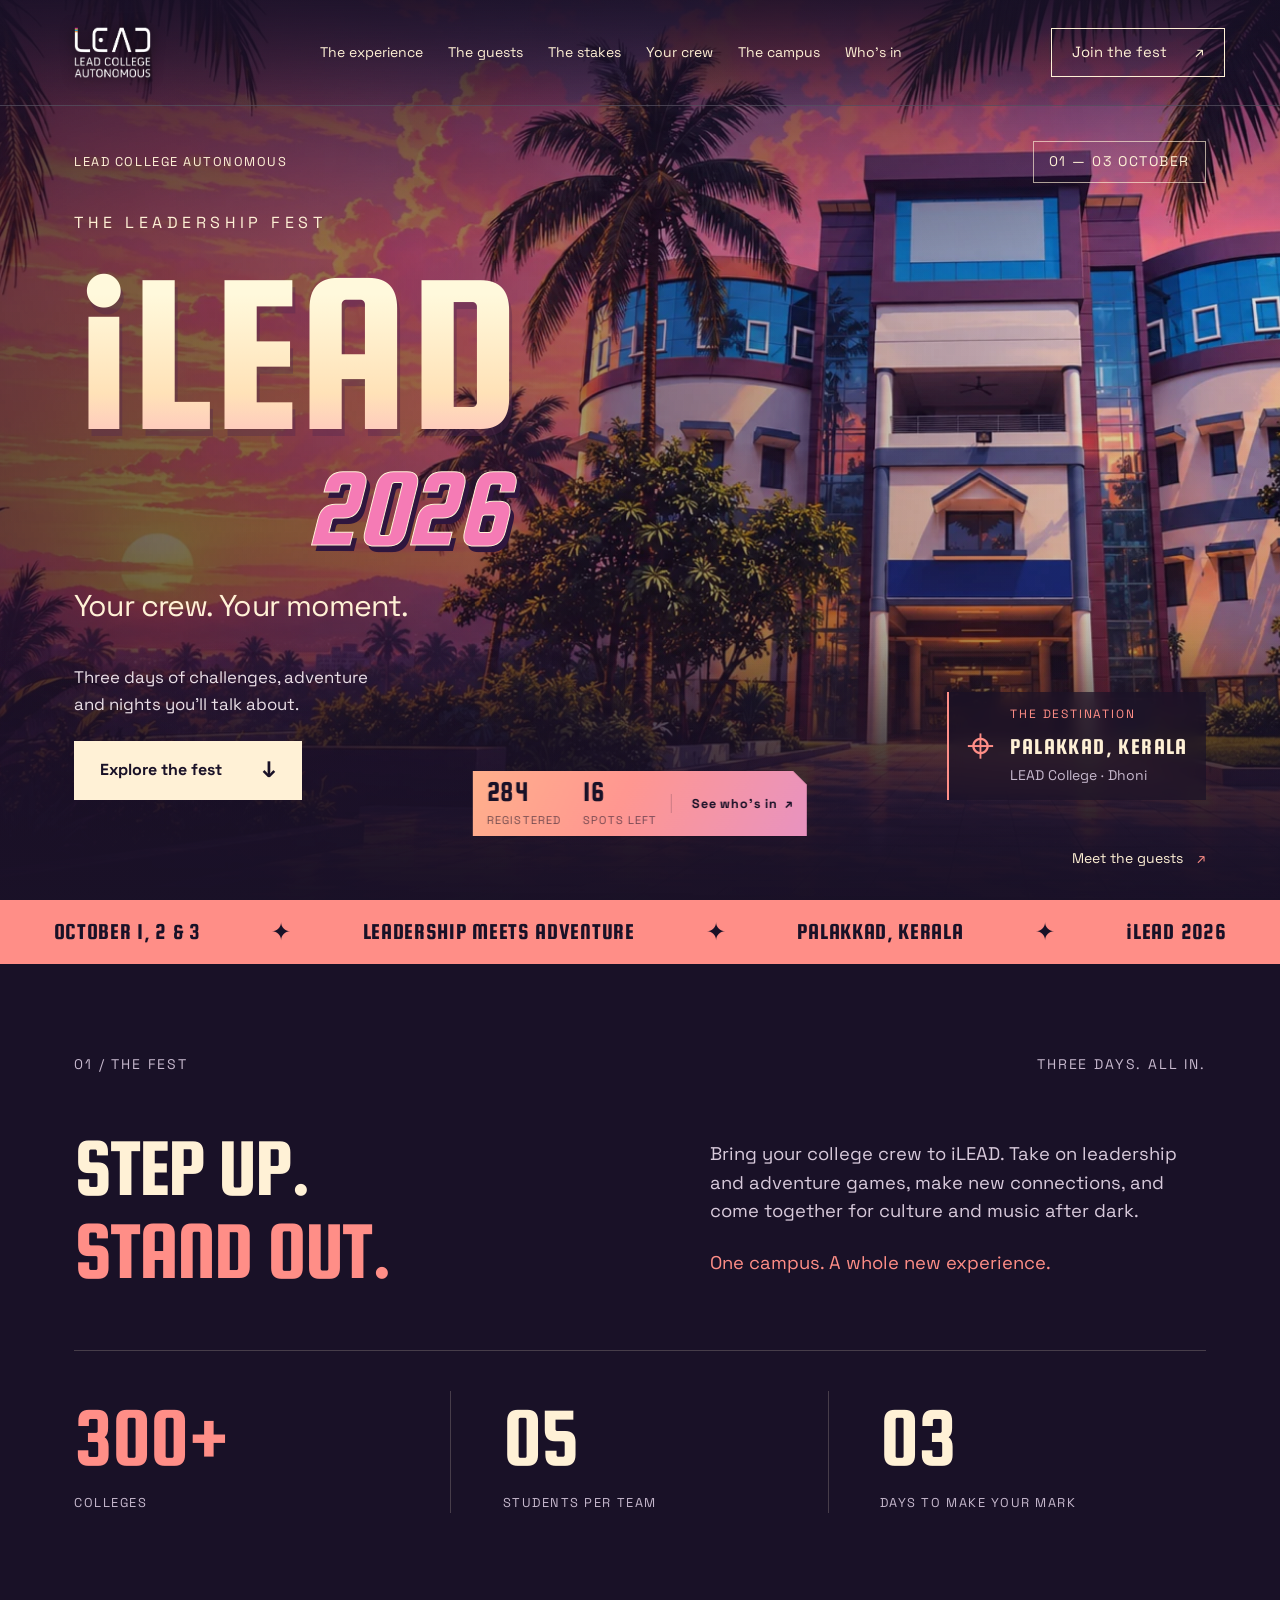
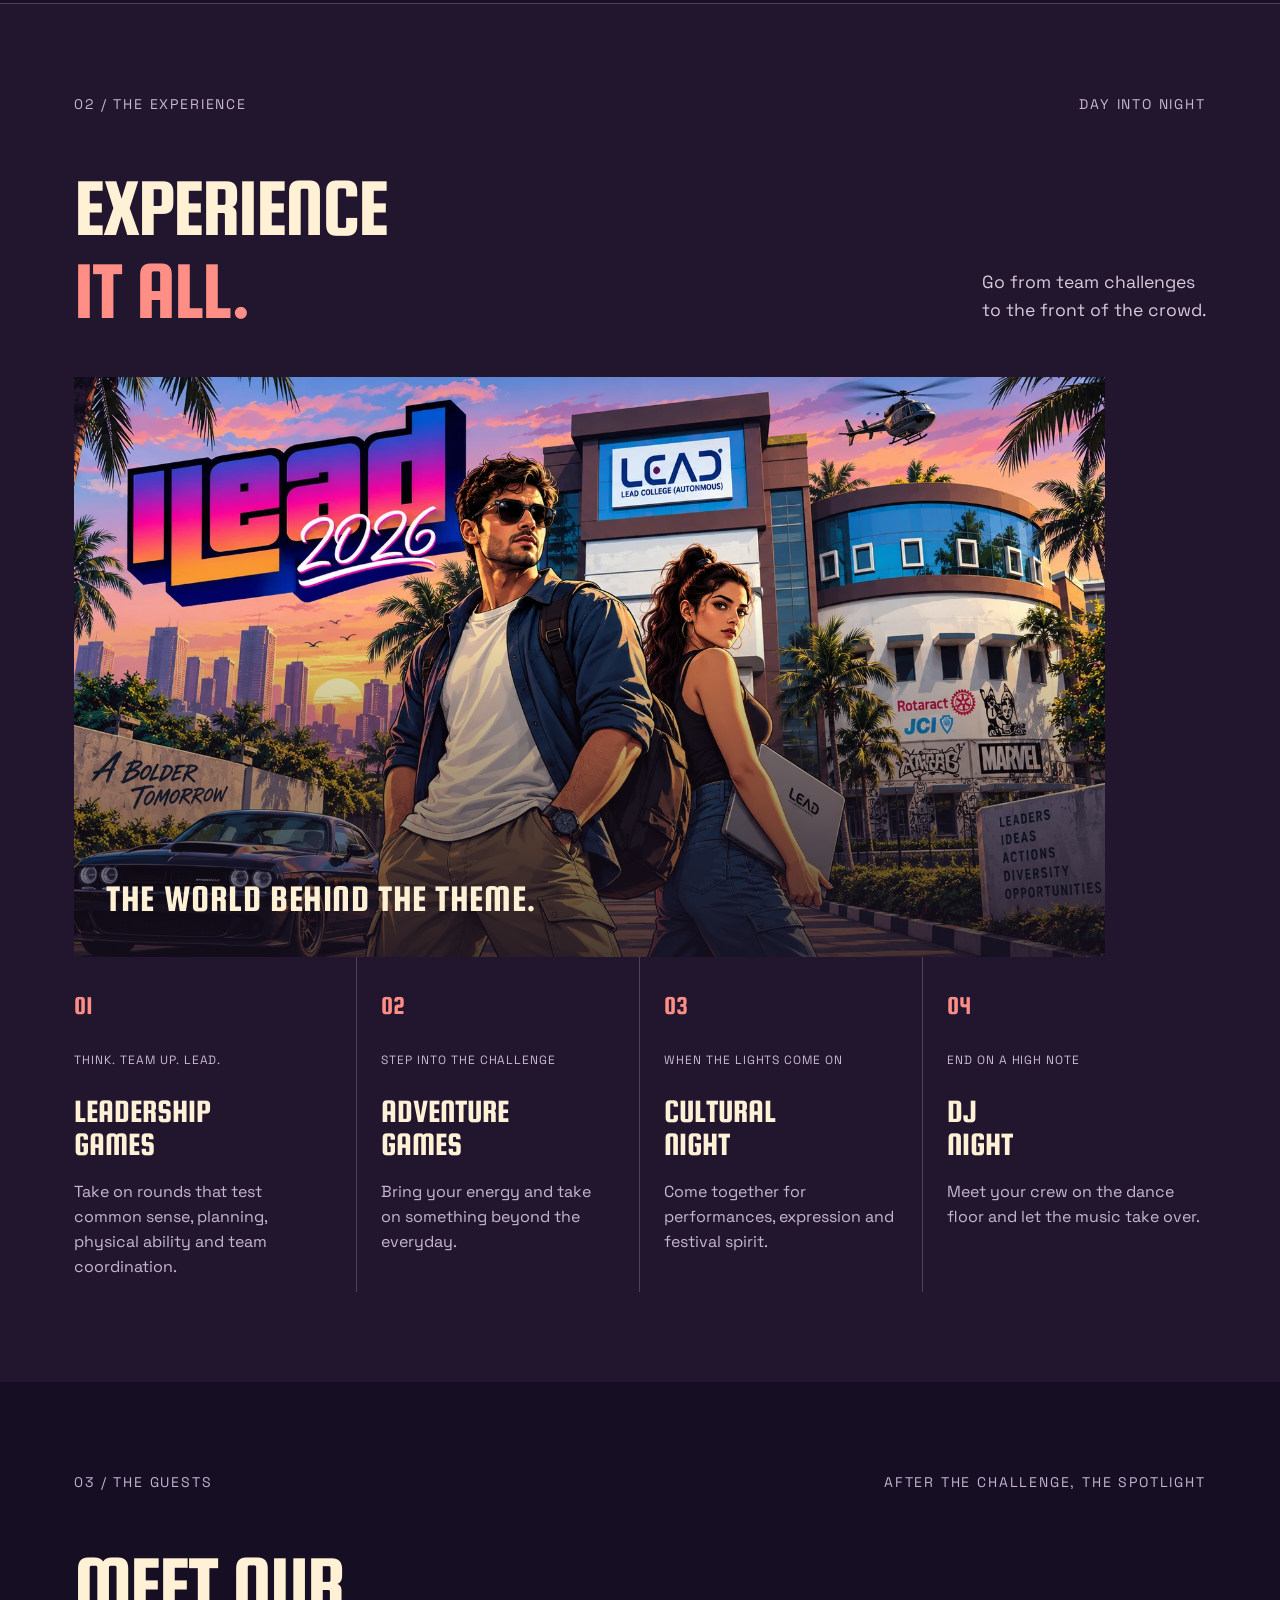
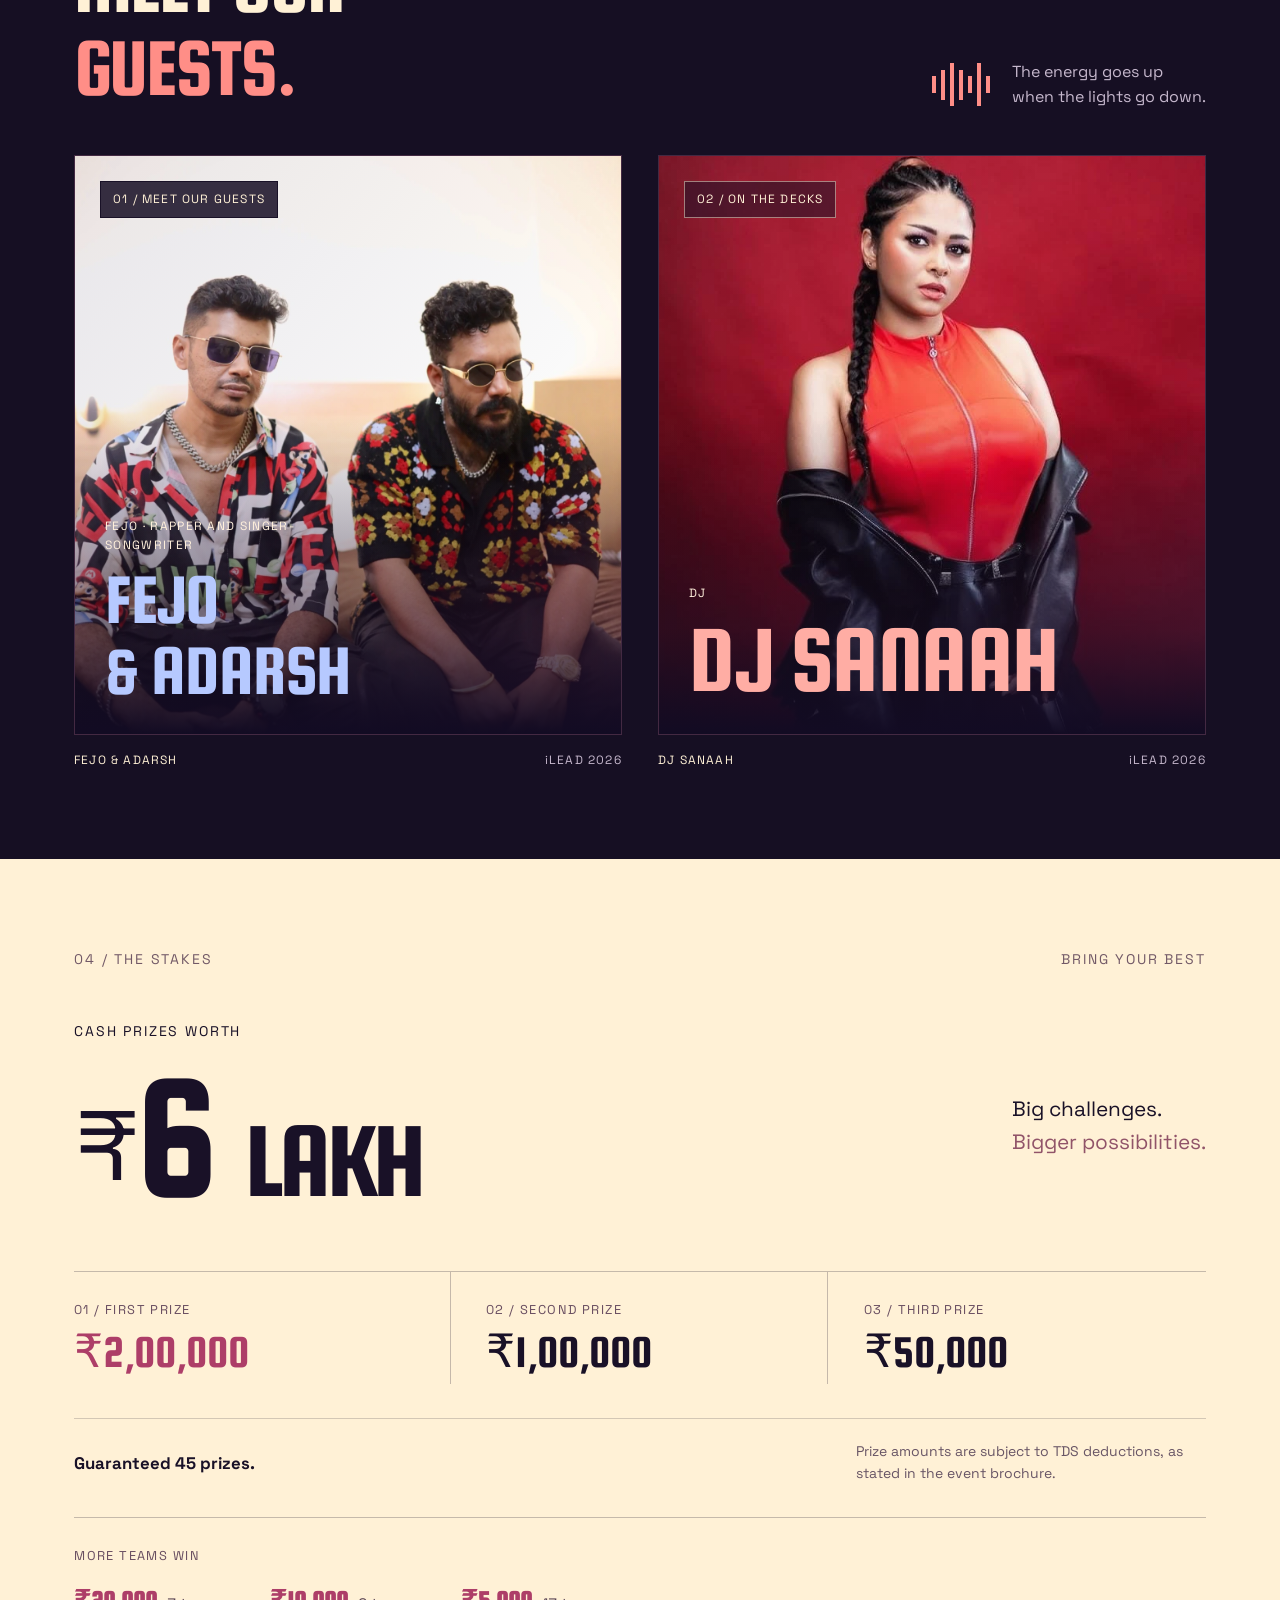
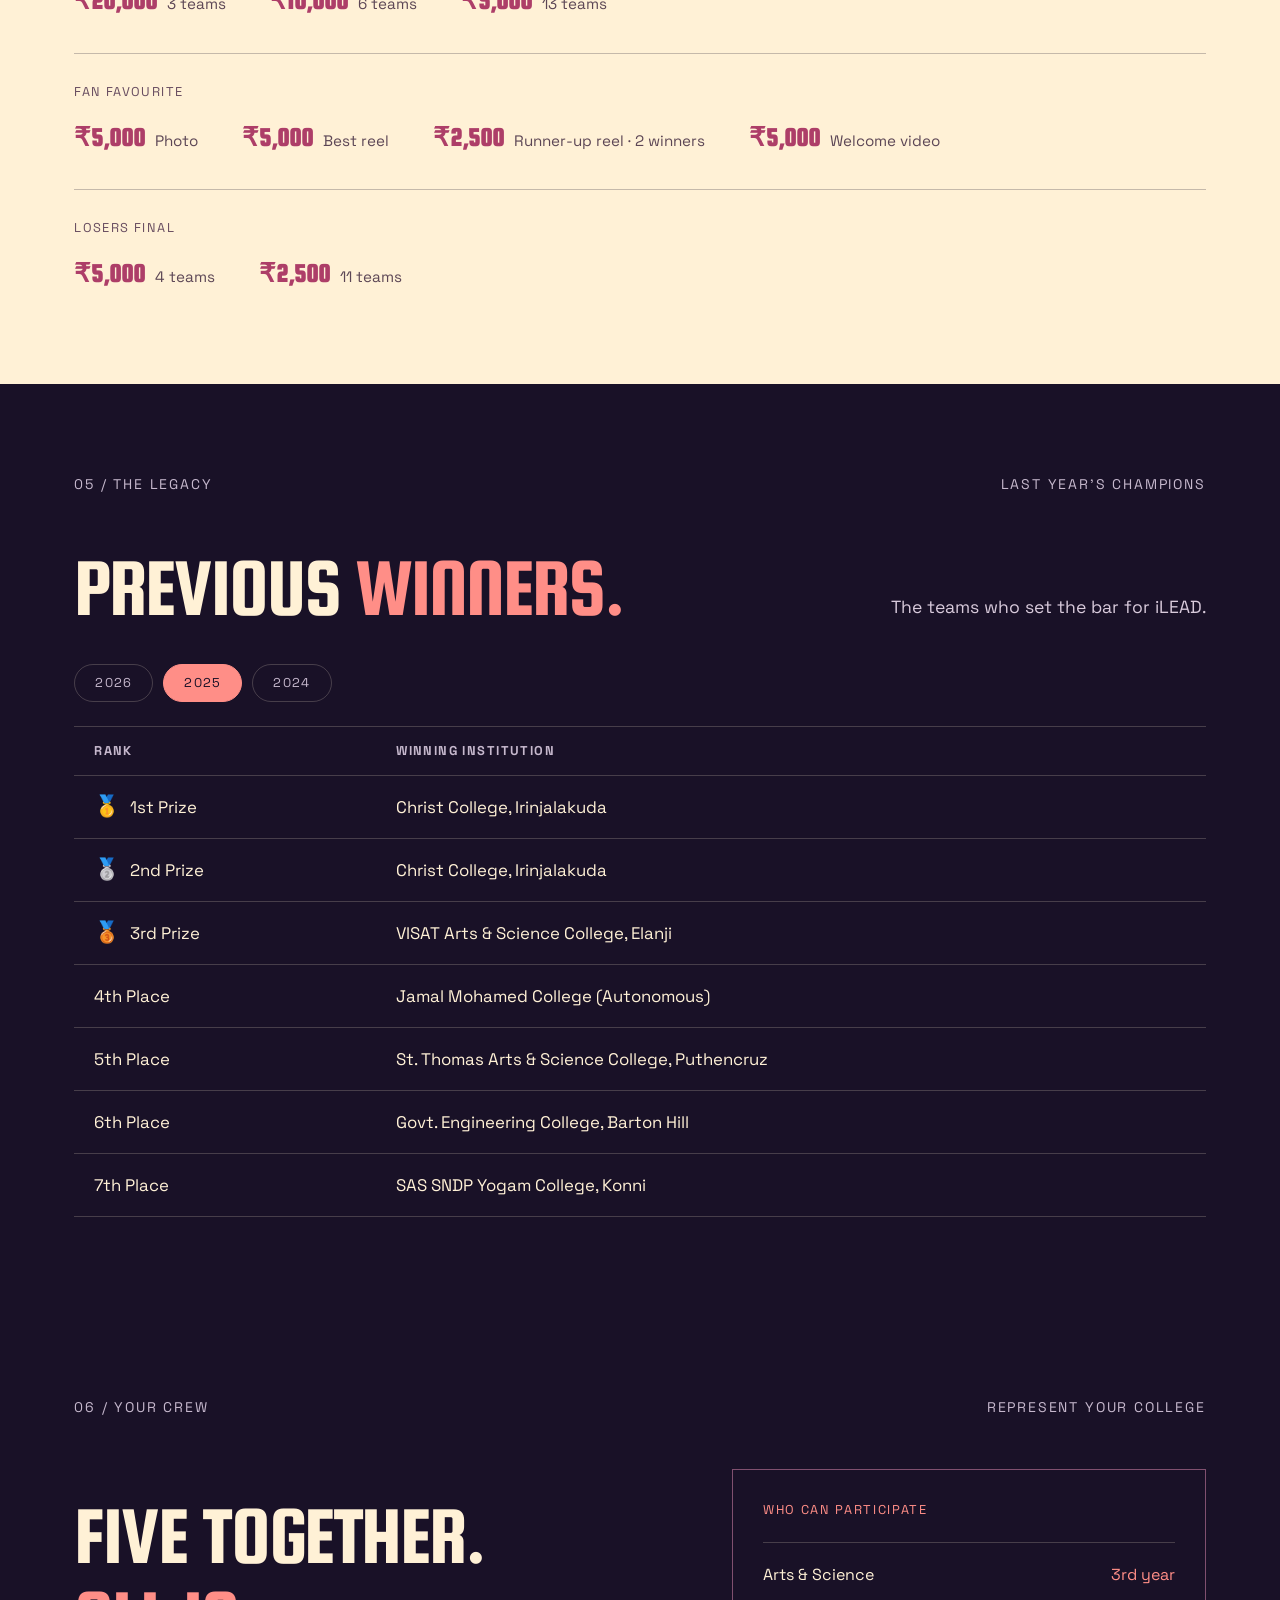
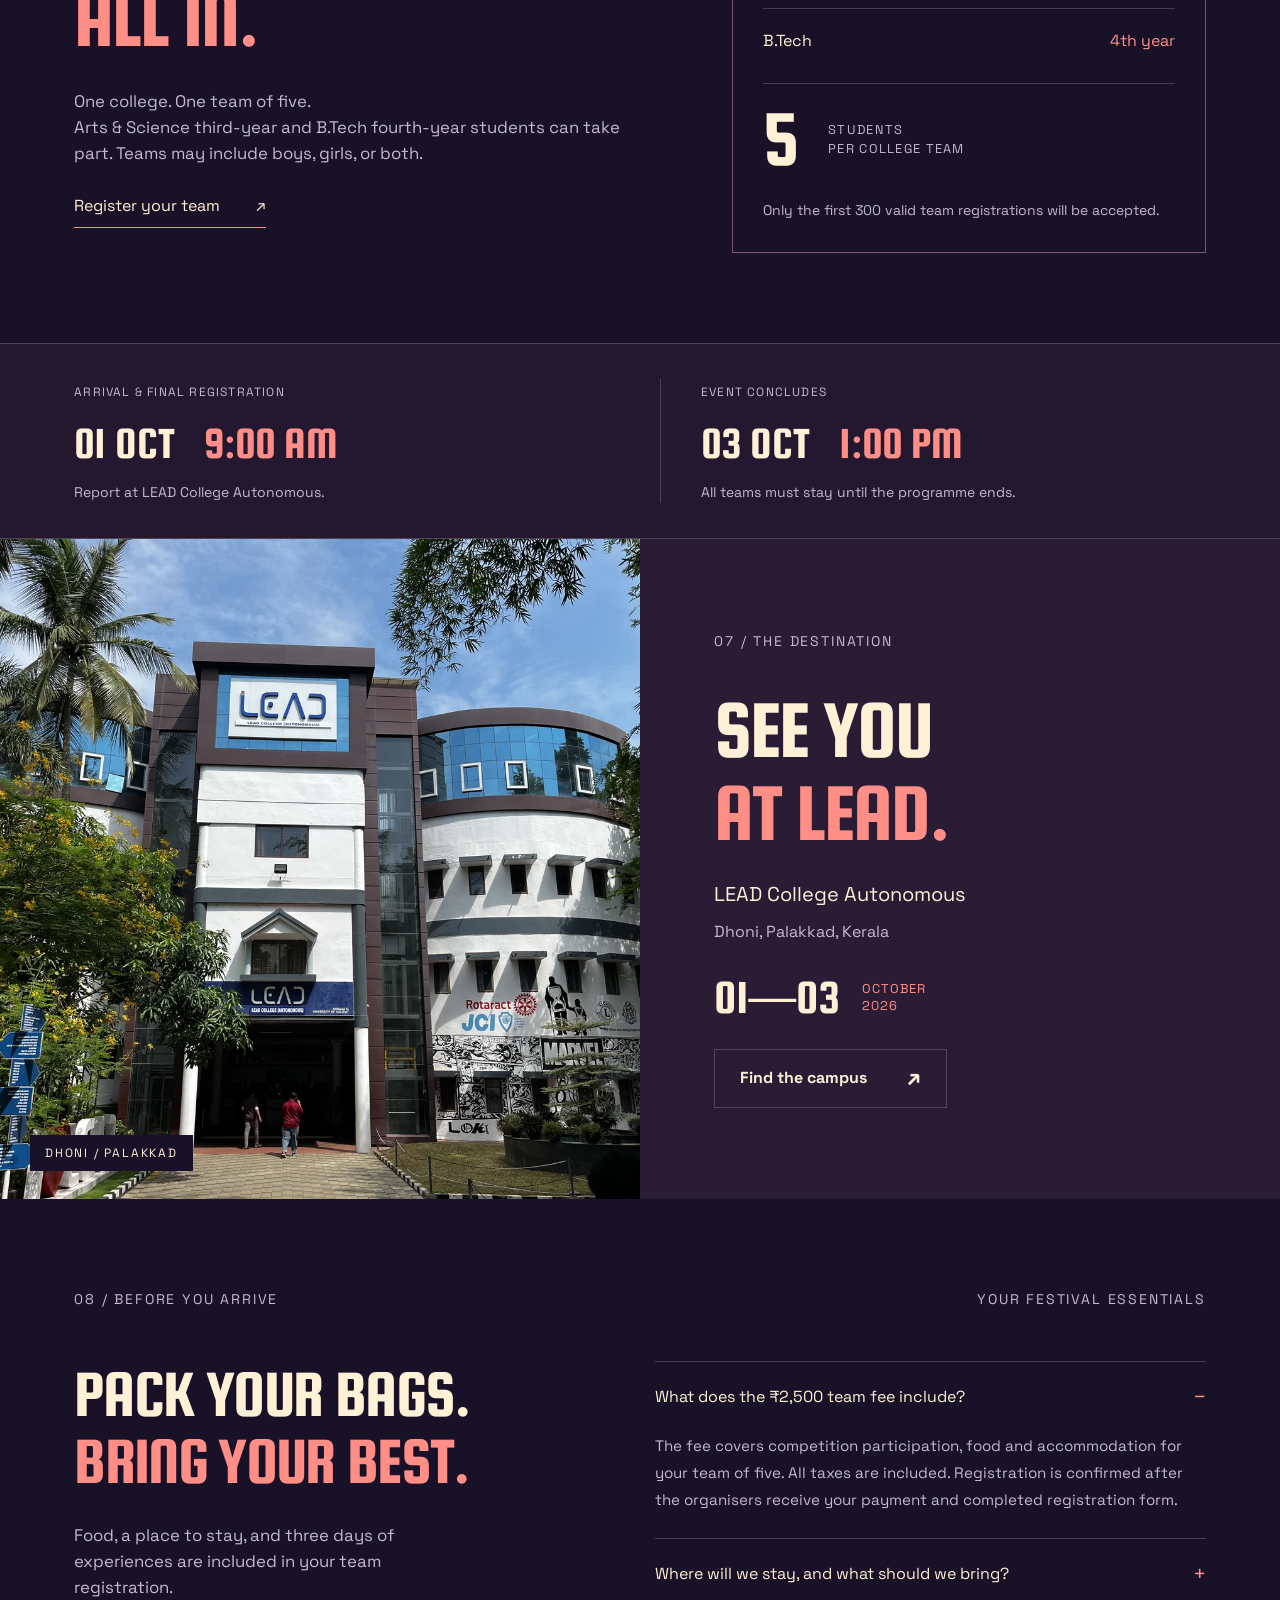
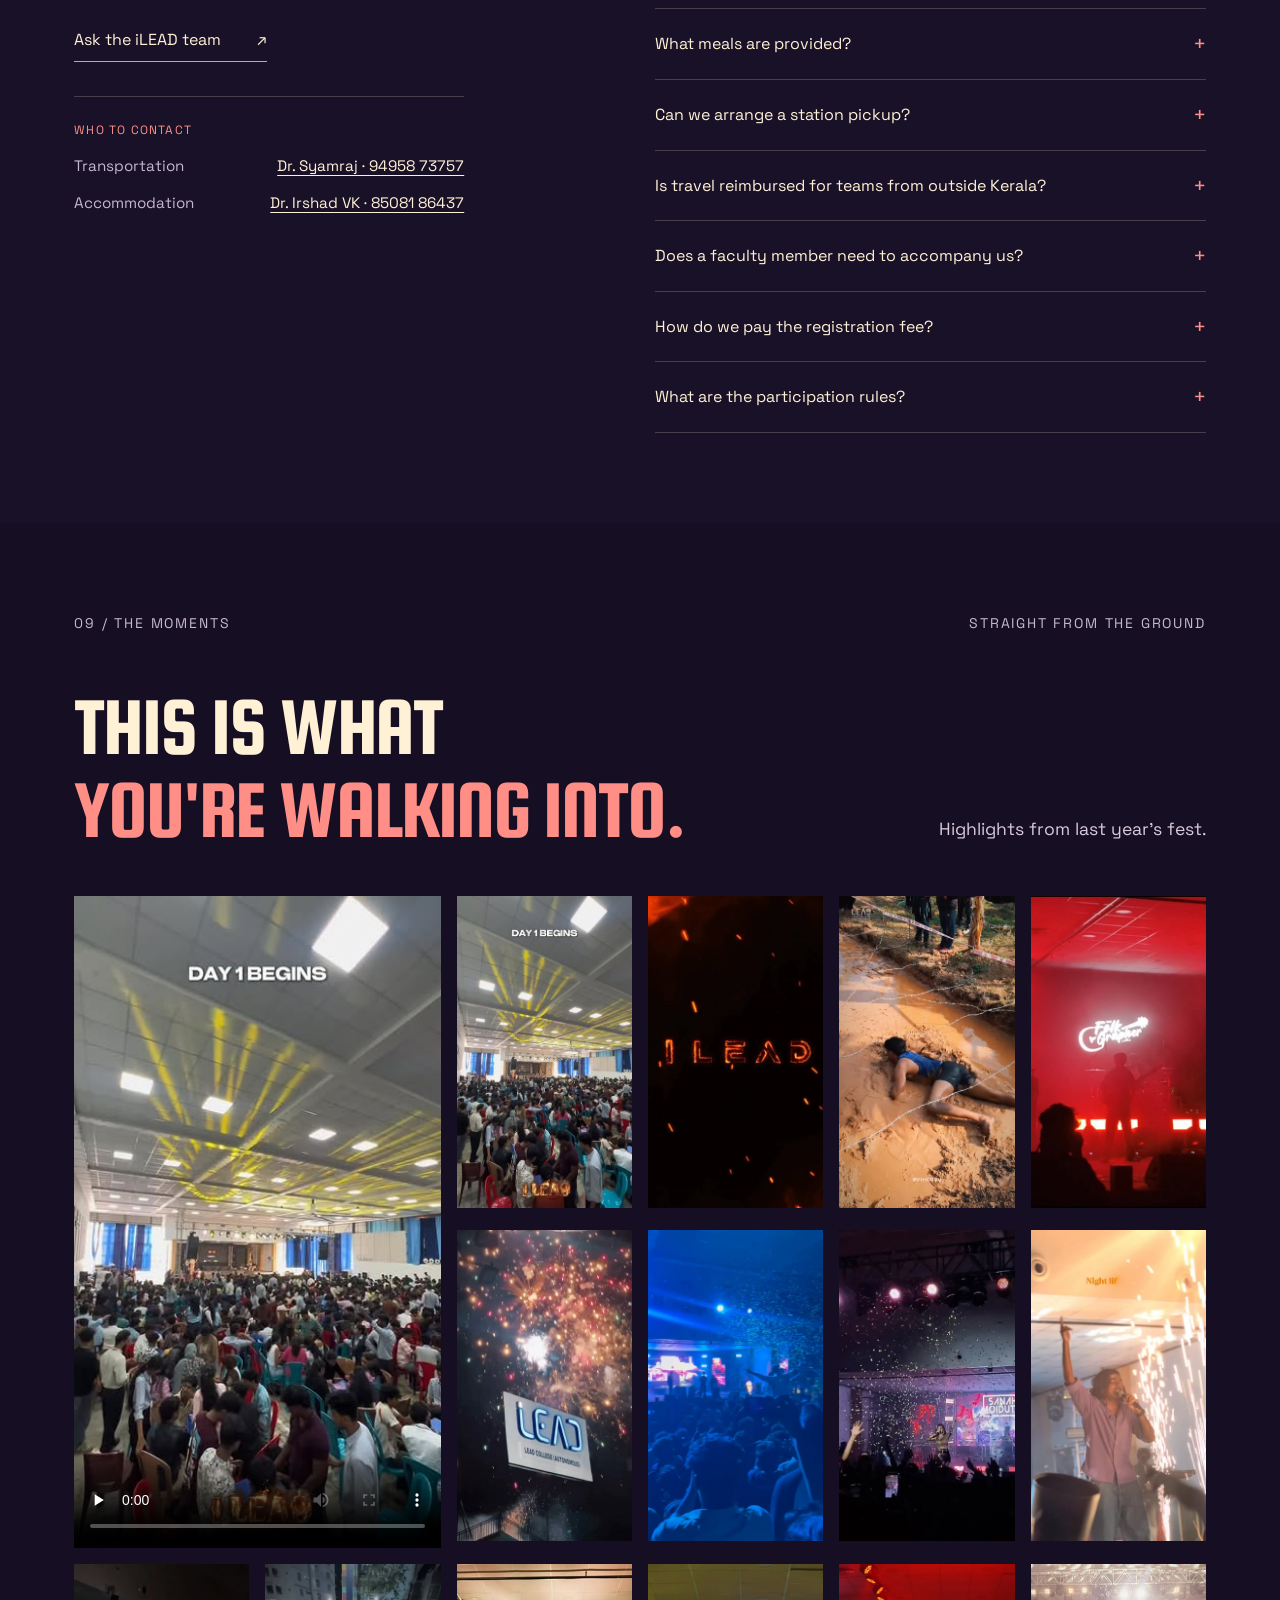
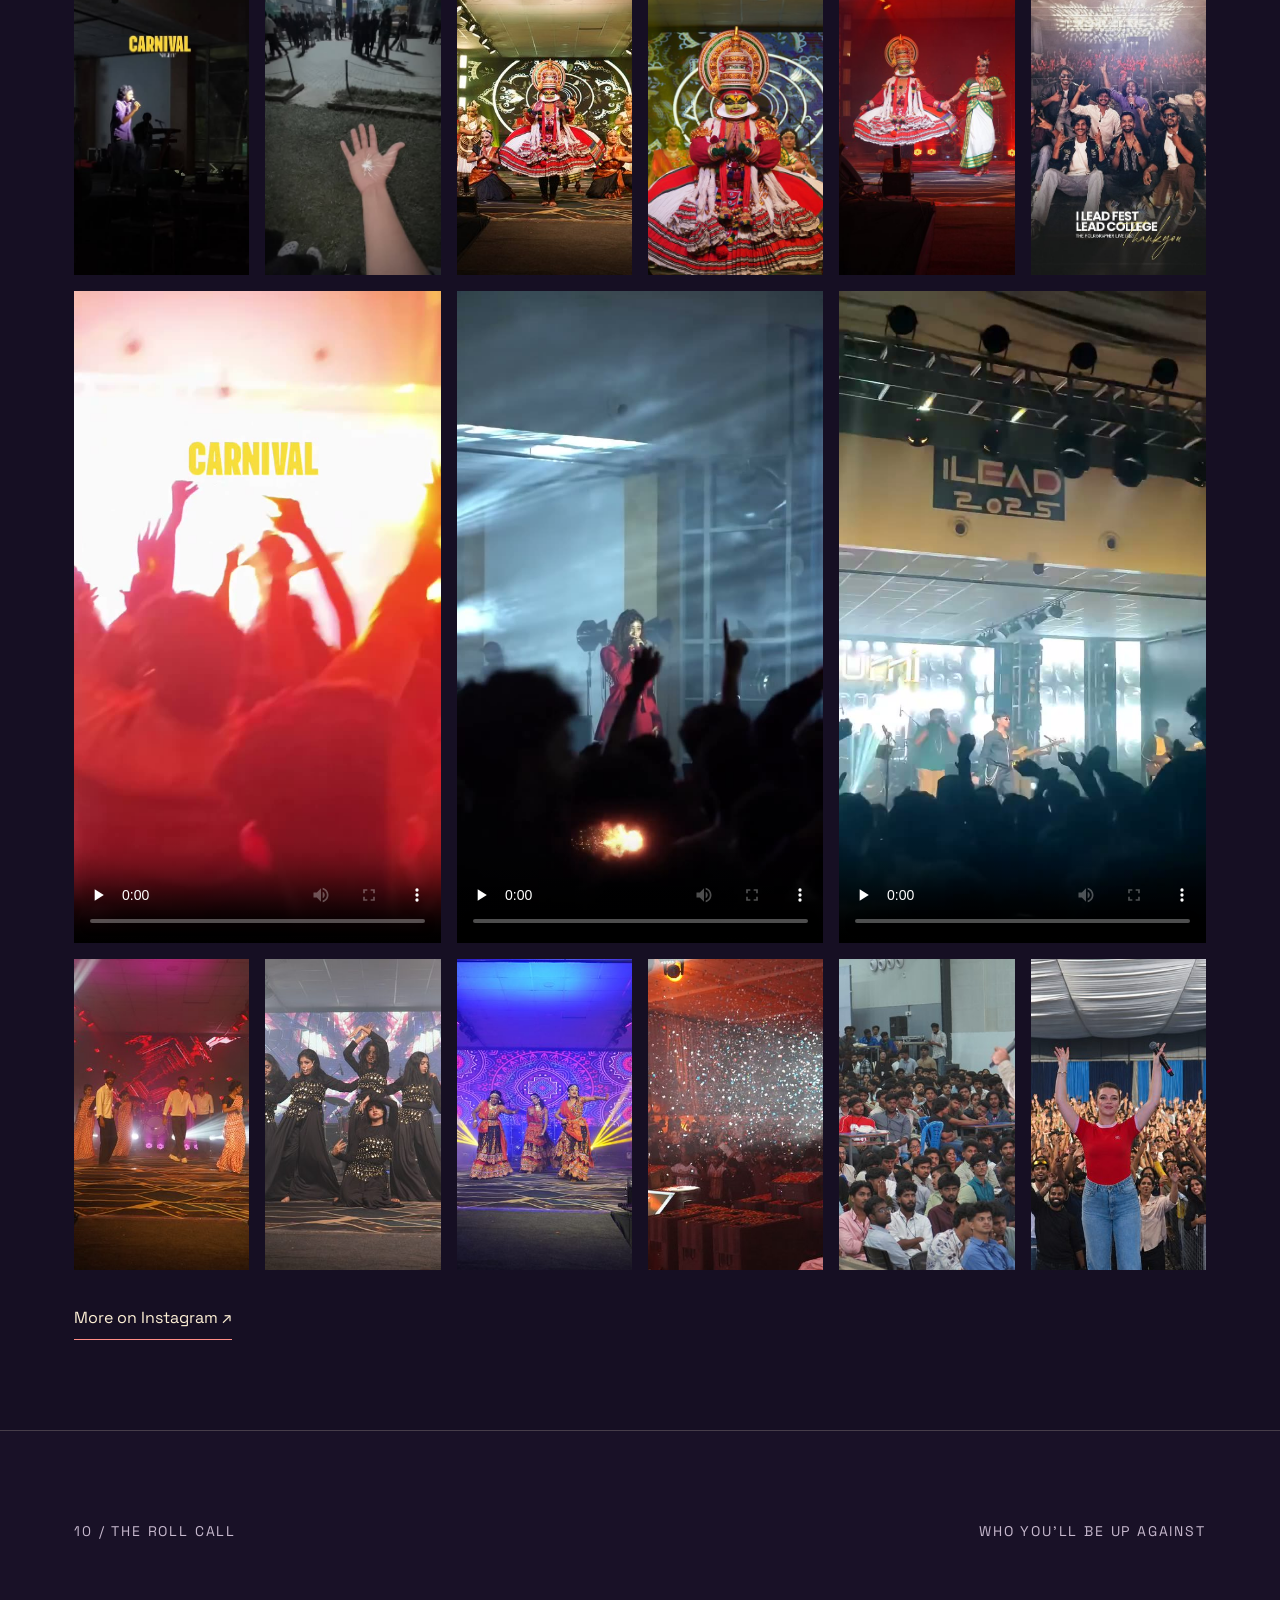
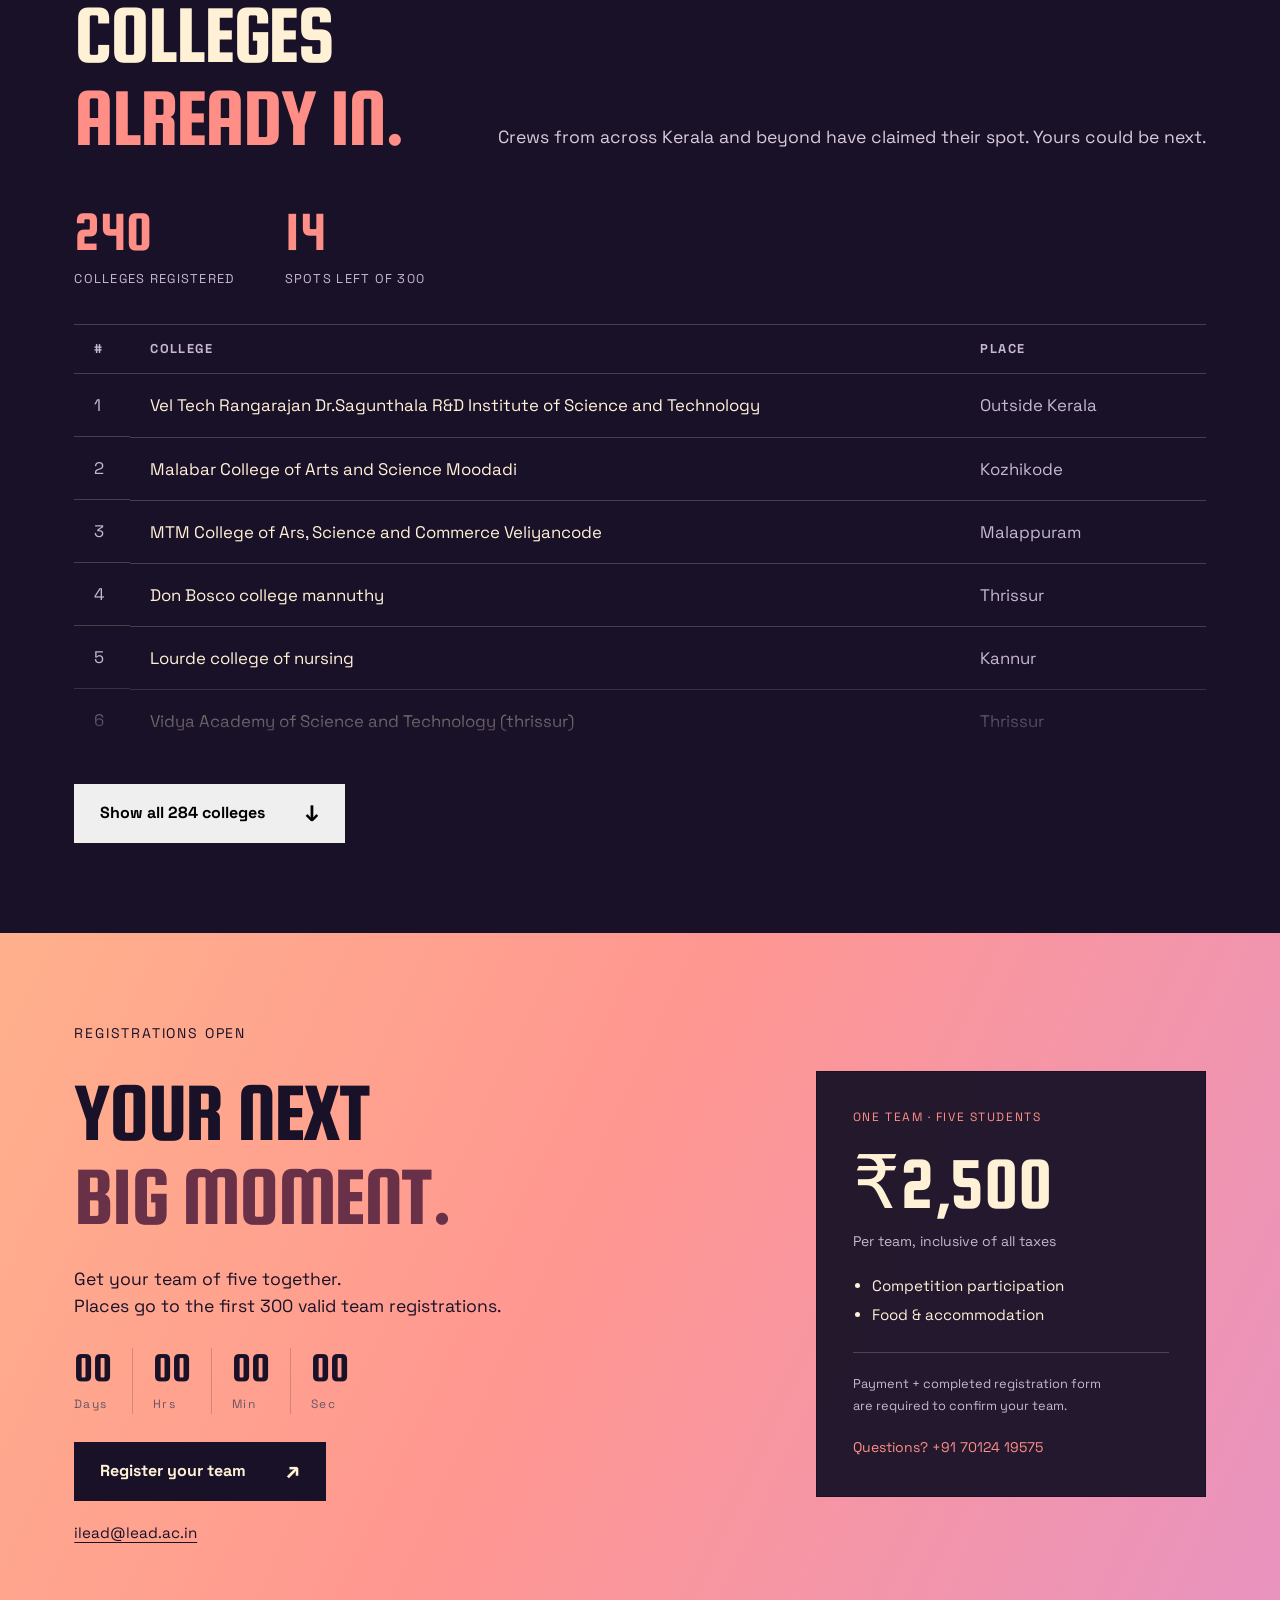
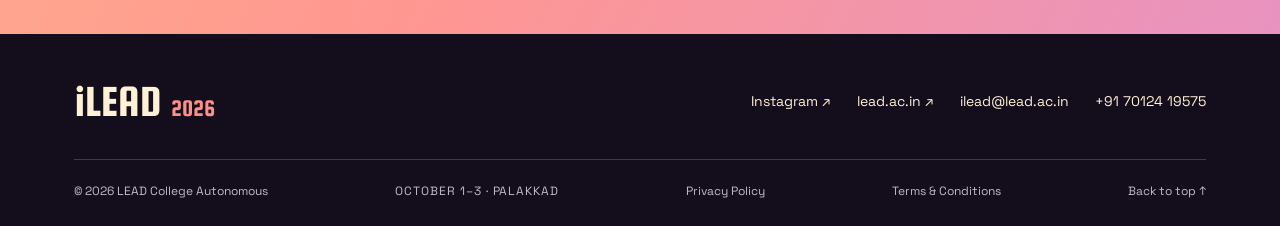
==== commit d4e7947d: "Update site (auto, registration sync) 2026-09-26T16:00:04Z" ====
--- a/index.html
+++ b/index.html
@@ -89,8 +89,8 @@
           <div><p class="hero-intro">Three days of challenges, adventure<br class="desktop-break"> and nights you’ll talk about.</p><a class="button button-cream" href="index.html#experience">Explore the fest <span aria-hidden="true">↓</span></a>
             <a class="hero-stat" data-depth href="index.html#registered-colleges" aria-label="See how many colleges have registered, and the full list">
               <div class="hero-stat-figures">
-                <div><strong><span data-count-to="280" id="hero-registered-count">0</span></strong><span class="hero-stat-label">Registered</span></div>
-                <div><strong><span data-count-to="20" id="hero-spots-left-count">0</span></strong><span class="hero-stat-label">Spots left</span></div>
+                <div><strong><span data-count-to="284" id="hero-registered-count">0</span></strong><span class="hero-stat-label">Registered</span></div>
+                <div><strong><span data-count-to="16" id="hero-spots-left-count">0</span></strong><span class="hero-stat-label">Spots left</span></div>
               </div>
               <span class="hero-stat-cta"><span class="cta-text">See who's in</span><span aria-hidden="true">↗</span></span>
             </a>
@@ -295,16 +295,16 @@
       <div class="section-kicker"><span>10 / THE ROLL CALL</span><span>WHO YOU'LL BE UP AGAINST</span></div>
       <div class="section-heading"><h2 id="registered-title">Colleges<br><em>already in.</em></h2><p>Crews from across Kerala and beyond have claimed their spot. Yours could be next.</p></div>
       <div class="registered-stats">
-        <div><strong><span data-count-to="280" id="section-registered-count">0</span></strong><span class="registered-stats-label">COLLEGES REGISTERED</span></div>
-        <div><strong><span data-count-to="20" id="section-spots-left-count">0</span></strong><span class="registered-stats-label">SPOTS LEFT OF 300</span></div>
+        <div><strong><span data-count-to="284" id="section-registered-count">0</span></strong><span class="registered-stats-label">COLLEGES REGISTERED</span></div>
+        <div><strong><span data-count-to="16" id="section-spots-left-count">0</span></strong><span class="registered-stats-label">SPOTS LEFT OF 300</span></div>
       </div>
       <div class="college-list" id="college-list">
         <table class="winners-table college-table">
           <thead><tr><th scope="col">#</th><th scope="col">College</th><th scope="col">Place</th></tr></thead>
-          <tbody id="college-table-body"><tr><td>1</td><td>Vel Tech Rangarajan Dr.Sagunthala R&amp;D Institute of Science and Technology</td><td>Outside Kerala</td></tr><tr><td>2</td><td>Malabar College of Arts and Science Moodadi</td><td>Kozhikode</td></tr><tr><td>3</td><td>MTM College of Ars, Science and Commerce Veliyancode</td><td>Malappuram</td></tr><tr><td>4</td><td>Don Bosco college mannuthy</td><td>Thrissur</td></tr><tr><td>5</td><td>Lourde college of nursing</td><td>Kannur</td></tr><tr><td>6</td><td>Vidya Academy of Science and Technology (thrissur)</td><td>Thrissur</td></tr><tr><td>7</td><td>Ahalia School Of Commerce And Mathematics</td><td>Palakkad</td></tr><tr><td>8</td><td>SRM institute of science and technology, Ktr.</td><td>Outside Kerala</td></tr><tr><td>9</td><td>Christian College Kattakada</td><td>Thiruvananthapuram</td></tr><tr><td>10</td><td>Sahrdaya College of Engineering</td><td>Thrissur</td></tr><tr><td>11</td><td>College of applied science Malampuzha</td><td>Palakkad</td></tr><tr><td>12</td><td>Sadhya arts and science college Wandoor</td><td>Malappuram</td></tr><tr><td>13</td><td>BJCSI Arts and Science College</td><td>Thiruvananthapuram</td></tr><tr><td>14</td><td>Safi Institute of Advanced Studies</td><td>Malappuram</td></tr><tr><td>15</td><td>St. Thomas College Palai (Autonomous)</td><td>Kottayam</td></tr><tr><td>16</td><td>Moulana Arts and Science college</td><td>Malappuram</td></tr><tr><td>17</td><td>St Thomas College(Autonomous), Thrissur</td><td>Thrissur</td></tr><tr><td>18</td><td>Paramekkavu College of Arts and Science</td><td>Thrissur</td></tr><tr><td>19</td><td>Muslim association college of arts and science</td><td>Thiruvananthapuram</td></tr><tr><td>20</td><td>VT Bhattathiripad College</td><td>Palakkad</td></tr><tr><td>21</td><td>Sri Krishna Arts and Science College</td><td>Outside Kerala</td></tr><tr><td>22</td><td>ITM College of Arts and Science Mayyil</td><td>Kannur</td></tr><tr><td>23</td><td>Jyothi Engineering College (Autonomous), Cheruthuruthy, Thrissur</td><td>Thrissur</td></tr><tr><td>24</td><td>MAMO College Manassery</td><td>Kozhikode</td></tr><tr><td>25</td><td>Rouzathul Uloom Arabic College</td><td>Kozhikode</td></tr><tr><td>26</td><td>Sethu institute of technology</td><td>Outside Kerala</td></tr><tr><td>27</td><td>CPA Collage of Global Studies Puthanathani</td><td>Malappuram</td></tr><tr><td>28</td><td>Marian college autonomous kuttikanam</td><td>Idukki</td></tr><tr><td>29</td><td>St joseph’s college</td><td>Outside Kerala</td></tr><tr><td>30</td><td>College of applied science (IHRD) vadakkencherry</td><td>Palakkad</td></tr><tr><td>31</td><td>Global institute of engineering and technology</td><td>Outside Kerala</td></tr><tr><td>32</td><td>Saranathan College of Engineering</td><td>Outside Kerala</td></tr><tr><td>33</td><td>Nilgiri college of arts and science thaloor (Autonomous )</td><td>Outside Kerala</td></tr><tr><td>34</td><td>LBS Institute of Technology for Women, Poojapura</td><td>Thiruvananthapuram</td></tr><tr><td>35</td><td>SRM institute of science and technology</td><td>Outside Kerala</td></tr><tr><td>36</td><td>FISAT</td><td>Ernakulam</td></tr><tr><td>37</td><td>Adi Shankara Institute of Engineering and Technology, </td><td>Ernakulam</td></tr><tr><td>38</td><td>Fathima Arts &amp;Science Collage Moothedath</td><td>Malappuram</td></tr><tr><td>39</td><td>AJ College of Science and Technology Thonnakkal</td><td>Thiruvananthapuram</td></tr><tr><td>40</td><td>Ahalia school of engineering and technology</td><td>Palakkad</td></tr><tr><td>41</td><td>Nehru Collage of Engineering and Research Centre</td><td>Thrissur</td></tr><tr><td>42</td><td>St.Thomas College of Engineering &amp; Technology, Sivapuram, Kannur</td><td>Kannur</td></tr><tr><td>43</td><td>MET Arts and Science College</td><td>Kozhikode</td></tr><tr><td>44</td><td>Vignan institute of technology and science</td><td>Outside Kerala</td></tr><tr><td>45</td><td>Mangalam College of Engineering, Ettumanoor</td><td>Kottayam</td></tr><tr><td>46</td><td>JDT Islam arts science college</td><td>Kozhikode</td></tr><tr><td>47</td><td>NSS College Ottapalam</td><td>Palakkad</td></tr><tr><td>48</td><td>Duxford college for advanced studies</td><td>Malappuram</td></tr><tr><td>49</td><td>Ideal Arts and Science College Cherppulssheri</td><td>Palakkad</td></tr><tr><td>50</td><td>Amity Global Business School Bangalore</td><td>Outside Kerala</td></tr><tr><td>51</td><td>Mar gregorios college of law</td><td>Thiruvananthapuram</td></tr><tr><td>52</td><td>Sri Sairam engineering college</td><td>Outside Kerala</td></tr><tr><td>53</td><td>PMST Arts and Science College Kundoor</td><td>Malappuram</td></tr><tr><td>54</td><td>Saintgits College of Engineering</td><td>Kottayam</td></tr><tr><td>55</td><td>Jamal Mohamad college</td><td>Outside Kerala</td></tr><tr><td>56</td><td>KR&#x27;s Sree Narayana College</td><td>Malappuram</td></tr><tr><td>57</td><td>Sree narayana college kollam</td><td>Kollam</td></tr><tr><td>58</td><td>Lourdes Matha Collage Of science and technology</td><td>Thiruvananthapuram</td></tr><tr><td>59</td><td>Vimal jyothi college of Engineering Kannur</td><td>Kannur</td></tr><tr><td>60</td><td>Cas nadhapuram IHRD</td><td>Kozhikode</td></tr><tr><td>61</td><td>MES Ponnani College</td><td>Malappuram</td></tr><tr><td>62</td><td>Mount seena College</td><td>Palakkad</td></tr><tr><td>63</td><td>Pazhassi Raja NSS COLLEGE MATTANUR</td><td>Kannur</td></tr><tr><td>64</td><td>Majlis Arts and Science College Autonomous</td><td>Malappuram</td></tr><tr><td>65</td><td>Carmel College of Engineering and Technology</td><td>Alappuzha</td></tr><tr><td>66</td><td>Sullamussalam Arabic College Areekode</td><td>Malappuram</td></tr><tr><td>67</td><td>St.xavier&#x27;s College for Women Autonomous Aluva</td><td>Ernakulam</td></tr><tr><td>68</td><td>Sree Buddha College of Engineering</td><td>Pathanamthitta</td></tr><tr><td>69</td><td>Vels University Pallavaram</td><td>Outside Kerala</td></tr><tr><td>70</td><td>Govt law college Thrissur</td><td>Thrissur</td></tr><tr><td>71</td><td>Peri Institute Of Technology</td><td>Outside Kerala</td></tr><tr><td>72</td><td>Yuvakshetra institute of management studies</td><td>Palakkad</td></tr><tr><td>73</td><td>MMS Arts &amp; Science College Malayinkeezhu</td><td>Thiruvananthapuram</td></tr><tr><td>74</td><td>Diginity College</td><td>Kozhikode</td></tr><tr><td>75</td><td>SES college, Sreekandapuram ,kannur</td><td>Kannur</td></tr><tr><td>76</td><td>Loyola Institute of Technology</td><td>Outside Kerala</td></tr><tr><td>77</td><td>Jamia Nadwiyya Arts Science College Edavanna</td><td>Malappuram</td></tr><tr><td>78</td><td>Sri C Achuthamenon Govt College,  Kuttanellur</td><td>Thrissur</td></tr><tr><td>79</td><td>Manikam Ramaswami College of Arts &amp; Science, Madurai, Tamilnadu</td><td>Outside Kerala</td></tr><tr><td>80</td><td>IMI Professional Studies</td><td>Outside Kerala</td></tr><tr><td>81</td><td>University college of engineering kariavattom</td><td>Thiruvananthapuram</td></tr><tr><td>82</td><td>St michael&#x27;s college cherthala</td><td>Alappuzha</td></tr><tr><td>83</td><td>AJK College of Arts and Science</td><td>Outside Kerala</td></tr><tr><td>84</td><td>Government College Malappuram</td><td>Malappuram</td></tr><tr><td>85</td><td>SRM institute of science and technology, Trichy</td><td>Outside Kerala</td></tr><tr><td>86</td><td>IES College of Engineering</td><td>Thrissur</td></tr><tr><td>87</td><td>MES Kalladi College Mannarkkad</td><td>Palakkad</td></tr><tr><td>88</td><td>Government Victoria College, Palakkad</td><td>Palakkad</td></tr><tr><td>89</td><td>SNGS Collage Pattambi</td><td>Palakkad</td></tr><tr><td>90</td><td>Vel tech multi tech Dr. Rengarajan Dr.sakunthala engineering collage</td><td>Outside Kerala</td></tr><tr><td>91</td><td>College of applied science chelakkara</td><td>Thrissur</td></tr><tr><td>92</td><td>Kristu Jyoti College of management and technology</td><td>Kottayam</td></tr><tr><td>93</td><td>Valia Koonambaikulathamma College of Engineering and Technology</td><td>Kollam</td></tr><tr><td>94</td><td>PSG College of Arts &amp; Science</td><td>Outside Kerala</td></tr><tr><td>95</td><td>Sree Sankara Vidhyapeetom College,Valayanchirangara</td><td>Ernakulam</td></tr><tr><td>96</td><td>Goverment collage Chittur</td><td>Palakkad</td></tr><tr><td>97</td><td>Blossom art&#x27;s and since college kondoty</td><td>Malappuram</td></tr><tr><td>98</td><td>Sanjivani University</td><td>Outside Kerala</td></tr><tr><td>99</td><td>National College</td><td>Thiruvananthapuram</td></tr><tr><td>100</td><td>Govt arts and science college perumbakkam chennai - 600131</td><td>Outside Kerala</td></tr><tr><td>101</td><td>College of engineering Aranmula</td><td>Pathanamthitta</td></tr><tr><td>102</td><td>St.Joseph College of Engineering</td><td>Outside Kerala</td></tr><tr><td>103</td><td>Vidya Academy of Science and Technology Technical Campus</td><td>Thiruvananthapuram</td></tr><tr><td>104</td><td>RVS College of Art and Science,Sulur</td><td>Outside Kerala</td></tr><tr><td>105</td><td>Bishop Vayalil Memorial Holycross College Cherpunkal</td><td>Kottayam</td></tr><tr><td>106</td><td>Rajadhani Institute of Science and Technology</td><td>Palakkad</td></tr><tr><td>107</td><td>Aspire College Thrithala</td><td>Palakkad</td></tr><tr><td>108</td><td>Bharathamatha College of Arts and Science, Kozhinjampara</td><td>Palakkad</td></tr><tr><td>109</td><td>College of applied science ,adoor</td><td>Pathanamthitta</td></tr><tr><td>110</td><td>K. J. Somaiya Institute of Technology</td><td>Outside Kerala</td></tr><tr><td>111</td><td>Al Shifa College of Arts and Science</td><td>Malappuram</td></tr><tr><td>112</td><td>Nirmala College of Engineering</td><td>Thrissur</td></tr><tr><td>113</td><td>Newman College Thodupuzha</td><td>Idukki</td></tr><tr><td>114</td><td>SAFA COLLEGE of arts and science</td><td>Malappuram</td></tr><tr><td>115</td><td>Ccsit palakkad</td><td>Palakkad</td></tr><tr><td>116</td><td>Government Engineering College Thrissur</td><td>Thrissur</td></tr><tr><td>117</td><td>Sree sankara Vidyapeetom college</td><td>Thiruvananthapuram</td></tr><tr><td>118</td><td>Sivaji college of engineering and technology</td><td>Thiruvananthapuram</td></tr><tr><td>119</td><td>Government Engineering College Idukki</td><td>Idukki</td></tr><tr><td>120</td><td>Yenepoya Institute of Arts, Science, Management &amp; commerce</td><td>Outside Kerala</td></tr><tr><td>121</td><td>SRM Institue Of Science And Technology Tiruchirappalli</td><td>Outside Kerala</td></tr><tr><td>122</td><td>Sankara college of science and commerce</td><td>Outside Kerala</td></tr><tr><td>123</td><td>Pristine Valley College of arts and sciences</td><td>Malappuram</td></tr><tr><td>124</td><td>M.A.M school of engineering</td><td>Outside Kerala</td></tr><tr><td>125</td><td>T.K.M College of Arts and Science</td><td>Kollam</td></tr><tr><td>126</td><td>Ethiraj College For Women (Autonomous)</td><td>Outside Kerala</td></tr><tr><td>127</td><td>Educos Arts and Science College Kuttiady</td><td>Kozhikode</td></tr><tr><td>128</td><td>Siena college of professional studies</td><td>Ernakulam</td></tr><tr><td>129</td><td>Mother Theresa College Nellikad,  Kattakada ,  Trivandrum</td><td>Thiruvananthapuram</td></tr><tr><td>130</td><td>CHMKM Govt College Koduvally</td><td>Kozhikode</td></tr><tr><td>131</td><td>Sree Narayana Collage,  Alathur</td><td>Palakkad</td></tr><tr><td>132</td><td>The American college</td><td>Outside Kerala</td></tr><tr><td>133</td><td>Cusat</td><td>Ernakulam</td></tr><tr><td>134</td><td>Vivekananda vision arts and science college,VGI, Thiruvallur dist,TN</td><td>Outside Kerala</td></tr><tr><td>135</td><td>Mar Thoma College Thiruvalla</td><td>Kottayam</td></tr><tr><td>136</td><td>De Paul Institute of Science and Technology Angama6</td><td>Ernakulam</td></tr><tr><td>137</td><td>Rajadhani Institute of Engineering and Technology</td><td>Thiruvananthapuram</td></tr><tr><td>138</td><td>Ccsit Malappuram</td><td>Malappuram</td></tr><tr><td>139</td><td>Govt college, mananthavady</td><td>Wayanad</td></tr><tr><td>140</td><td>Nehru Collage of Architecture</td><td>Palakkad</td></tr><tr><td>141</td><td>School of Engineering Technology, Sanjivani University</td><td>Outside Kerala</td></tr><tr><td>142</td><td>Amal Jyothi College Of Engineering</td><td>Kottayam</td></tr><tr><td>143</td><td>LBS College of Engineering, Kasargod</td><td>Kasaragod</td></tr><tr><td>144</td><td>CSI Nursing College, Madurai</td><td>Outside Kerala</td></tr><tr><td>145</td><td>LEAD ST.Thomas college konni, thavalappara</td><td>Pathanamthitta</td></tr><tr><td>146</td><td>Aj institute of engineering and technology</td><td>Outside Kerala</td></tr><tr><td>147</td><td>KG College of Arts &amp; Science</td><td>Outside Kerala</td></tr><tr><td>148</td><td>Government college perigome</td><td>Kannur</td></tr><tr><td>149</td><td>KMO Arts and Science</td><td>Kozhikode</td></tr><tr><td>150</td><td>Sahodaran Ayyappan smaraka SNDP Yogam college konni</td><td>Pathanamthitta</td></tr><tr><td>151</td><td>Cooperative arts and science college madayi</td><td>Kannur</td></tr><tr><td>152</td><td>Atria Institute of Technology</td><td>Outside Kerala</td></tr><tr><td>153</td><td>Hindustan</td><td>Outside Kerala</td></tr><tr><td>154</td><td>Jai Bharath College of Management and Engineering Technology</td><td>Ernakulam</td></tr><tr><td>155</td><td>NSS College Nemmara</td><td>Palakkad</td></tr><tr><td>156</td><td>Anvarul Islam Arabic College,  Kuniyil</td><td>Malappuram</td></tr><tr><td>157</td><td>Royal College of engineering and technology</td><td>Thrissur</td></tr><tr><td>158</td><td>Chinmaya Arts &amp; Science College For Women</td><td>Kannur</td></tr><tr><td>159</td><td>St. Gregorios college, kottarakkara</td><td>Kollam</td></tr><tr><td>160</td><td>Rajadhani institute of hotel management and catering technology BHMCT</td><td>Thiruvananthapuram</td></tr><tr><td>161</td><td>A.C. Kunhimon Haji Memorial ICA College Thozhiyoor</td><td>Thrissur</td></tr><tr><td>162</td><td>Pk das liberal arts and science college</td><td>Palakkad</td></tr><tr><td>163</td><td>Hi tech arts and science college vattoli</td><td>Kozhikode</td></tr><tr><td>164</td><td>Dhanalakshimi srinivasan engineering college (autonomous)</td><td>Outside Kerala</td></tr><tr><td>165</td><td>Collage of Applied Science Attapadi</td><td>Palakkad</td></tr><tr><td>166</td><td>Government college Mokeri</td><td>Kozhikode</td></tr><tr><td>167</td><td>Tharananellur arts and science college</td><td>Thrissur</td></tr><tr><td>168</td><td>Amal College of Advanced Studies , Nilambur</td><td>Malappuram</td></tr><tr><td>169</td><td>Sree Kerala Varma College,  Thrissur</td><td>Thrissur</td></tr><tr><td>170</td><td>St Alberts College (Autonomous)</td><td>Ernakulam</td></tr><tr><td>171</td><td>MSTM Arts and Science College</td><td>Malappuram</td></tr><tr><td>172</td><td>Ilahia College of Engineering and Technology</td><td>Ernakulam</td></tr><tr><td>173</td><td>A.V. Abdurahiman Haji Arts and Science College</td><td>Kozhikode</td></tr><tr><td>174</td><td>Sahrdaya college of advanced studies</td><td>Thrissur</td></tr><tr><td>175</td><td>SRM TRP Engineering College</td><td>Outside Kerala</td></tr><tr><td>176</td><td>Mercy College Palakkad</td><td>Palakkad</td></tr><tr><td>177</td><td>Ihrd cas kundara</td><td>Kollam</td></tr><tr><td>178</td><td>Assumption college , Changanacherry</td><td>Kottayam</td></tr><tr><td>179</td><td>Govt Arts and Science College Nilambur</td><td>Malappuram</td></tr><tr><td>180</td><td>College of Applied Science Kottarakkara</td><td>Kollam</td></tr><tr><td>181</td><td>Mores College of Arts and Science</td><td>Kozhikode</td></tr><tr><td>182</td><td>College of Engineering Kottarakkara</td><td>Kollam</td></tr><tr><td>183</td><td>SD college</td><td>Alappuzha</td></tr><tr><td>184</td><td>Providence college of Engineering</td><td>Alappuzha</td></tr><tr><td>185</td><td>DePaul college, Mysore</td><td>Outside Kerala</td></tr><tr><td>186</td><td>Mohandas College of Engineering and Technology</td><td>Thiruvananthapuram</td></tr><tr><td>187</td><td>SNS College of Technology</td><td>Outside Kerala</td></tr><tr><td>188</td><td>John Cox Memorial CSI Institute Of Technology</td><td>Thiruvananthapuram</td></tr><tr><td>189</td><td>Mannam NSS College Anchal Kollam</td><td>Kollam</td></tr><tr><td>190</td><td>PVS College of Arts and Science,  Pantheerankavu</td><td>Kozhikode</td></tr><tr><td>191</td><td>Nobel women&#x27;s collage manjeri</td><td>Malappuram</td></tr><tr><td>192</td><td>St. Mary’s College of Commerce and Management Studies,  Thuruthiply</td><td>Ernakulam</td></tr><tr><td>193</td><td>MPMM SN Trusts College Shoranur</td><td>Palakkad</td></tr><tr><td>194</td><td>M G College Iritty</td><td>Kannur</td></tr><tr><td>195</td><td>College of Applied Science IHRD Calicut</td><td>Kozhikode</td></tr><tr><td>196</td><td>University college of engineering, Thodupuzha</td><td>Idukki</td></tr><tr><td>197</td><td>Amrita Vishwa Vidhyapeetam Kochi</td><td>Ernakulam</td></tr><tr><td>198</td><td>University Institute of Technology</td><td>Alappuzha</td></tr><tr><td>199</td><td>Anugraha institute of social science college</td><td>Outside Kerala</td></tr><tr><td>200</td><td>Mannam Memorial N S S College,Konni</td><td>Pathanamthitta</td></tr><tr><td>201</td><td>Chinmaya College of Art Commerce &amp; Science Thrippunitura</td><td>Ernakulam</td></tr><tr><td>202</td><td>Marthoma college of science and technology ayoor</td><td>Kollam</td></tr><tr><td>203</td><td>Madurai Kamarajar University College</td><td>Outside Kerala</td></tr><tr><td>204</td><td>St John&#x27;s Anchal</td><td>Kollam</td></tr><tr><td>205</td><td>Govt arts and science college meenchanda,calicut</td><td>Kozhikode</td></tr><tr><td>206</td><td>College of Engineering Muttathara</td><td>Thiruvananthapuram</td></tr><tr><td>207</td><td>Sri Vidya College of Engineering and Technology</td><td>Outside Kerala</td></tr><tr><td>208</td><td>Annai College of Arts and Science Kovilachery,  Kumbakonam.</td><td>Outside Kerala</td></tr><tr><td>209</td><td>Bishops Heber College</td><td>Outside Kerala</td></tr><tr><td>210</td><td>South Park Institute of Hotel Management</td><td>Thiruvananthapuram</td></tr><tr><td>211</td><td>GEMS Arts&amp;science college Ramapuram</td><td>Malappuram</td></tr><tr><td>212</td><td>Minority Arts and Scienee College Vattaparamba</td><td>Palakkad</td></tr><tr><td>213</td><td>Iss Arts and Science College Ponniyakurushi</td><td>Malappuram</td></tr><tr><td>214</td><td>Mar chrysostom college</td><td>Pathanamthitta</td></tr><tr><td>215</td><td>Bishop Jerome Institute</td><td>Kollam</td></tr><tr><td>216</td><td>Ernad Knowledge city</td><td>Malappuram</td></tr><tr><td>217</td><td>Nobel College of Arts and Science</td><td>Outside Kerala</td></tr><tr><td>218</td><td>Govt Arts and science college karunagapally</td><td>Kollam</td></tr><tr><td>219</td><td>Sullamussalam science college</td><td>Malappuram</td></tr><tr><td>220</td><td>ST Joseph&#x27;s Autonomous college Devagiri</td><td>Kozhikode</td></tr><tr><td>221</td><td>K S Rangaswamy college of arts and science autonomous, tiruchengode, namakkal</td><td>Outside Kerala</td></tr><tr><td>222</td><td>NSS College Manjeri</td><td>Malappuram</td></tr><tr><td>223</td><td>Baithul izza arts and science college</td><td>Kozhikode</td></tr><tr><td>224</td><td>Avvm sri pushpam college</td><td>Outside Kerala</td></tr><tr><td>225</td><td>IMI Law College</td><td>Outside Kerala</td></tr><tr><td>226</td><td>Govt arts and science college kozhinjampara</td><td>Palakkad</td></tr><tr><td>227</td><td>The MDT hindu college, tirunelveli</td><td>Outside Kerala</td></tr><tr><td>228</td><td>st. Mother Theresa Engineering College</td><td>Outside Kerala</td></tr><tr><td>229</td><td>College of Engineering Adoor</td><td>Pathanamthitta</td></tr><tr><td>230</td><td>Koshys institute of management studies</td><td>Outside Kerala</td></tr><tr><td>231</td><td>Sree Sowdambika College of Engineering</td><td>Outside Kerala</td></tr><tr><td>232</td><td>Vallal P.T Lee Chengalvaraya Naicker Arts &amp; Science College</td><td>Outside Kerala</td></tr><tr><td>233</td><td>Markaz Arts and Science College Athavanad</td><td>Malappuram</td></tr><tr><td>234</td><td>St Francis degree college</td><td>Outside Kerala</td></tr><tr><td>235</td><td>Mother Arts and Science College Peruvallur</td><td>Thrissur</td></tr><tr><td>236</td><td>V.O.Chidambaram college, Thoothukudi.</td><td>Outside Kerala</td></tr><tr><td>237</td><td>Muthayammal college of engineering</td><td>Outside Kerala</td></tr><tr><td>238</td><td>CM College of Arts and Science Nadavayal</td><td>Wayanad</td></tr><tr><td>239</td><td>College of Engineering Perumon</td><td>Kollam</td></tr><tr><td>240</td><td>Sri S.Ramasamy Naidu Memorial College</td><td>Outside Kerala</td></tr><tr><td>241</td><td>Jayasree Arts and science college pulpally</td><td>Wayanad</td></tr><tr><td>242</td><td>SACS MAVMM Engineering college</td><td>Outside Kerala</td></tr><tr><td>243</td><td>Holy Cross Institute of Management and Technology</td><td>Kozhikode</td></tr><tr><td>244</td><td>MES Arts and Science</td><td>Malappuram</td></tr><tr><td>245</td><td>Arulmigu arthanareeswarar arts and science college</td><td>Outside Kerala</td></tr><tr><td>246</td><td>Emmanuel College Vazhichal Kudapanamoodu P O</td><td>Thiruvananthapuram</td></tr><tr><td>247</td><td>UIT Kottarakara</td><td>Kollam</td></tr><tr><td>248</td><td>Mar Baselios Christian College of Engineering and Technology</td><td>Idukki</td></tr><tr><td>249</td><td>Sathyabama institute of science and technology</td><td>Outside Kerala</td></tr><tr><td>250</td><td>Muthoot Institute of Technology &amp; Science</td><td>Ernakulam</td></tr><tr><td>251</td><td>WMO College of Arts and Science, Muttil</td><td>Kozhikode</td></tr><tr><td>252</td><td>NSS College Nilamel Kollam</td><td>Kollam</td></tr><tr><td>253</td><td>Pondicherry University Community College</td><td>Outside Kerala</td></tr><tr><td>254</td><td>Saraswathi narayanan college</td><td>Outside Kerala</td></tr><tr><td>255</td><td>Mar Gregorios college of arts and science</td><td>Alappuzha</td></tr><tr><td>256</td><td>National college (Autonomous) truchirappalli</td><td>Outside Kerala</td></tr><tr><td>257</td><td>P.A. Aziz College of Engineering and Technology</td><td>Thiruvananthapuram</td></tr><tr><td>258</td><td>College of Avian sciences and managment</td><td>Palakkad</td></tr><tr><td>259</td><td>Sarabhai Institute Of Science And Technology</td><td>Thiruvananthapuram</td></tr><tr><td>260</td><td>Mahendra Arts and Science College(autonomous)</td><td>Outside Kerala</td></tr><tr><td>261</td><td>Aladi aruna college of liberal arts and science</td><td>Outside Kerala</td></tr><tr><td>262</td><td>Nasra college of arts and science thirurkad, malapuram</td><td>Malappuram</td></tr><tr><td>263</td><td>Najath art&#x27;s and science college mannarkkad</td><td>Palakkad</td></tr><tr><td>264</td><td>Peekay CICS Arts &amp; Science College</td><td>Kozhikode</td></tr><tr><td>265</td><td>C.H.M.K.M Government Arts and Science College TANUR</td><td>Malappuram</td></tr><tr><td>266</td><td>Sreekrishna college guruvayoor</td><td>Thrissur</td></tr><tr><td>267</td><td>Zamorins Guruvayurappan collage</td><td>Kozhikode</td></tr><tr><td>268</td><td>Universal Engineering College Vallivattom</td><td>Thrissur</td></tr><tr><td>269</td><td>Muslim Association College Of Engineering,Venjaramoodu</td><td>Thiruvananthapuram</td></tr><tr><td>270</td><td>Nadar Mahajana Sangam S.Vellaichamy Nadar College</td><td>Outside Kerala</td></tr><tr><td>271</td><td>TocH institute of science and technology</td><td>Ernakulam</td></tr><tr><td>272</td><td>MES Arts &amp;science Pattambi</td><td>Palakkad</td></tr><tr><td>273</td><td>Hindusthan institute of technology and science coimbatore</td><td>Outside Kerala</td></tr><tr><td>274</td><td>Lady Doak College Madurai</td><td>Outside Kerala</td></tr><tr><td>275</td><td>Farook arts&amp;science collage Kottakkal</td><td>Malappuram</td></tr><tr><td>276</td><td>R parameshwaran pilla memorial arts and science College</td><td>Thiruvananthapuram</td></tr><tr><td>277</td><td>Rajagiri College of Management and Applied Sciences</td><td>Ernakulam</td></tr><tr><td>278</td><td>Subbalakshmi Lakshmipathy College of Science, Madurai</td><td>Outside Kerala</td></tr><tr><td>279</td><td>Avs Engineering College</td><td>Outside Kerala</td></tr><tr><td>280</td><td>Yenepoya university mangalore</td><td>Outside Kerala</td></tr></tbody>
+          <tbody id="college-table-body"><tr><td>1</td><td>Vel Tech Rangarajan Dr.Sagunthala R&amp;D Institute of Science and Technology</td><td>Outside Kerala</td></tr><tr><td>2</td><td>Malabar College of Arts and Science Moodadi</td><td>Kozhikode</td></tr><tr><td>3</td><td>MTM College of Ars, Science and Commerce Veliyancode</td><td>Malappuram</td></tr><tr><td>4</td><td>Don Bosco college mannuthy</td><td>Thrissur</td></tr><tr><td>5</td><td>Lourde college of nursing</td><td>Kannur</td></tr><tr><td>6</td><td>Vidya Academy of Science and Technology (thrissur)</td><td>Thrissur</td></tr><tr><td>7</td><td>Ahalia School Of Commerce And Mathematics</td><td>Palakkad</td></tr><tr><td>8</td><td>SRM institute of science and technology, Ktr.</td><td>Outside Kerala</td></tr><tr><td>9</td><td>Christian College Kattakada</td><td>Thiruvananthapuram</td></tr><tr><td>10</td><td>Sahrdaya College of Engineering</td><td>Thrissur</td></tr><tr><td>11</td><td>College of applied science Malampuzha</td><td>Palakkad</td></tr><tr><td>12</td><td>Sadhya arts and science college Wandoor</td><td>Malappuram</td></tr><tr><td>13</td><td>BJCSI Arts and Science College</td><td>Thiruvananthapuram</td></tr><tr><td>14</td><td>Safi Institute of Advanced Studies</td><td>Malappuram</td></tr><tr><td>15</td><td>St. Thomas College Palai (Autonomous)</td><td>Kottayam</td></tr><tr><td>16</td><td>Moulana Arts and Science college</td><td>Malappuram</td></tr><tr><td>17</td><td>St Thomas College(Autonomous), Thrissur</td><td>Thrissur</td></tr><tr><td>18</td><td>Paramekkavu College of Arts and Science</td><td>Thrissur</td></tr><tr><td>19</td><td>Muslim association college of arts and science</td><td>Thiruvananthapuram</td></tr><tr><td>20</td><td>VT Bhattathiripad College</td><td>Palakkad</td></tr><tr><td>21</td><td>Sri Krishna Arts and Science College</td><td>Outside Kerala</td></tr><tr><td>22</td><td>ITM College of Arts and Science Mayyil</td><td>Kannur</td></tr><tr><td>23</td><td>Jyothi Engineering College (Autonomous), Cheruthuruthy, Thrissur</td><td>Thrissur</td></tr><tr><td>24</td><td>MAMO College Manassery</td><td>Kozhikode</td></tr><tr><td>25</td><td>Rouzathul Uloom Arabic College</td><td>Kozhikode</td></tr><tr><td>26</td><td>Sethu institute of technology</td><td>Outside Kerala</td></tr><tr><td>27</td><td>CPA Collage of Global Studies Puthanathani</td><td>Malappuram</td></tr><tr><td>28</td><td>Marian college autonomous kuttikanam</td><td>Idukki</td></tr><tr><td>29</td><td>St joseph’s college</td><td>Outside Kerala</td></tr><tr><td>30</td><td>College of applied science (IHRD) vadakkencherry</td><td>Palakkad</td></tr><tr><td>31</td><td>Global institute of engineering and technology</td><td>Outside Kerala</td></tr><tr><td>32</td><td>Saranathan College of Engineering</td><td>Outside Kerala</td></tr><tr><td>33</td><td>Nilgiri college of arts and science thaloor (Autonomous )</td><td>Outside Kerala</td></tr><tr><td>34</td><td>LBS Institute of Technology for Women, Poojapura</td><td>Thiruvananthapuram</td></tr><tr><td>35</td><td>SRM institute of science and technology</td><td>Outside Kerala</td></tr><tr><td>36</td><td>FISAT</td><td>Ernakulam</td></tr><tr><td>37</td><td>Adi Shankara Institute of Engineering and Technology, </td><td>Ernakulam</td></tr><tr><td>38</td><td>Fathima Arts &amp;Science Collage Moothedath</td><td>Malappuram</td></tr><tr><td>39</td><td>AJ College of Science and Technology Thonnakkal</td><td>Thiruvananthapuram</td></tr><tr><td>40</td><td>Ahalia school of engineering and technology</td><td>Palakkad</td></tr><tr><td>41</td><td>Nehru Collage of Engineering and Research Centre</td><td>Thrissur</td></tr><tr><td>42</td><td>St.Thomas College of Engineering &amp; Technology, Sivapuram, Kannur</td><td>Kannur</td></tr><tr><td>43</td><td>MET Arts and Science College</td><td>Kozhikode</td></tr><tr><td>44</td><td>Vignan institute of technology and science</td><td>Outside Kerala</td></tr><tr><td>45</td><td>Mangalam College of Engineering, Ettumanoor</td><td>Kottayam</td></tr><tr><td>46</td><td>JDT Islam arts science college</td><td>Kozhikode</td></tr><tr><td>47</td><td>NSS College Ottapalam</td><td>Palakkad</td></tr><tr><td>48</td><td>Duxford college for advanced studies</td><td>Malappuram</td></tr><tr><td>49</td><td>Ideal Arts and Science College Cherppulssheri</td><td>Palakkad</td></tr><tr><td>50</td><td>Amity Global Business School Bangalore</td><td>Outside Kerala</td></tr><tr><td>51</td><td>Mar gregorios college of law</td><td>Thiruvananthapuram</td></tr><tr><td>52</td><td>Sri Sairam engineering college</td><td>Outside Kerala</td></tr><tr><td>53</td><td>PMST Arts and Science College Kundoor</td><td>Malappuram</td></tr><tr><td>54</td><td>Saintgits College of Engineering</td><td>Kottayam</td></tr><tr><td>55</td><td>Jamal Mohamad college</td><td>Outside Kerala</td></tr><tr><td>56</td><td>KR&#x27;s Sree Narayana College</td><td>Malappuram</td></tr><tr><td>57</td><td>Sree narayana college kollam</td><td>Kollam</td></tr><tr><td>58</td><td>Lourdes Matha Collage Of science and technology</td><td>Thiruvananthapuram</td></tr><tr><td>59</td><td>Vimal jyothi college of Engineering Kannur</td><td>Kannur</td></tr><tr><td>60</td><td>Cas nadhapuram IHRD</td><td>Kozhikode</td></tr><tr><td>61</td><td>MES Ponnani College</td><td>Malappuram</td></tr><tr><td>62</td><td>Mount seena College</td><td>Palakkad</td></tr><tr><td>63</td><td>Pazhassi Raja NSS COLLEGE MATTANUR</td><td>Kannur</td></tr><tr><td>64</td><td>Majlis Arts and Science College Autonomous</td><td>Malappuram</td></tr><tr><td>65</td><td>Carmel College of Engineering and Technology</td><td>Alappuzha</td></tr><tr><td>66</td><td>Sullamussalam Arabic College Areekode</td><td>Malappuram</td></tr><tr><td>67</td><td>St.xavier&#x27;s College for Women Autonomous Aluva</td><td>Ernakulam</td></tr><tr><td>68</td><td>Sree Buddha College of Engineering</td><td>Pathanamthitta</td></tr><tr><td>69</td><td>Vels University Pallavaram</td><td>Outside Kerala</td></tr><tr><td>70</td><td>Govt law college Thrissur</td><td>Thrissur</td></tr><tr><td>71</td><td>Peri Institute Of Technology</td><td>Outside Kerala</td></tr><tr><td>72</td><td>Yuvakshetra institute of management studies</td><td>Palakkad</td></tr><tr><td>73</td><td>MMS Arts &amp; Science College Malayinkeezhu</td><td>Thiruvananthapuram</td></tr><tr><td>74</td><td>Diginity College</td><td>Kozhikode</td></tr><tr><td>75</td><td>SES college, Sreekandapuram ,kannur</td><td>Kannur</td></tr><tr><td>76</td><td>Loyola Institute of Technology</td><td>Outside Kerala</td></tr><tr><td>77</td><td>Jamia Nadwiyya Arts Science College Edavanna</td><td>Malappuram</td></tr><tr><td>78</td><td>Sri C Achuthamenon Govt College,  Kuttanellur</td><td>Thrissur</td></tr><tr><td>79</td><td>Manikam Ramaswami College of Arts &amp; Science, Madurai, Tamilnadu</td><td>Outside Kerala</td></tr><tr><td>80</td><td>IMI Professional Studies</td><td>Outside Kerala</td></tr><tr><td>81</td><td>University college of engineering kariavattom</td><td>Thiruvananthapuram</td></tr><tr><td>82</td><td>St michael&#x27;s college cherthala</td><td>Alappuzha</td></tr><tr><td>83</td><td>AJK College of Arts and Science</td><td>Outside Kerala</td></tr><tr><td>84</td><td>Government College Malappuram</td><td>Malappuram</td></tr><tr><td>85</td><td>SRM institute of science and technology, Trichy</td><td>Outside Kerala</td></tr><tr><td>86</td><td>IES College of Engineering</td><td>Thrissur</td></tr><tr><td>87</td><td>MES Kalladi College Mannarkkad</td><td>Palakkad</td></tr><tr><td>88</td><td>Government Victoria College, Palakkad</td><td>Palakkad</td></tr><tr><td>89</td><td>SNGS Collage Pattambi</td><td>Palakkad</td></tr><tr><td>90</td><td>Vel tech multi tech Dr. Rengarajan Dr.sakunthala engineering collage</td><td>Outside Kerala</td></tr><tr><td>91</td><td>College of applied science chelakkara</td><td>Thrissur</td></tr><tr><td>92</td><td>Kristu Jyoti College of management and technology</td><td>Kottayam</td></tr><tr><td>93</td><td>Valia Koonambaikulathamma College of Engineering and Technology</td><td>Kollam</td></tr><tr><td>94</td><td>PSG College of Arts &amp; Science</td><td>Outside Kerala</td></tr><tr><td>95</td><td>Sree Sankara Vidhyapeetom College,Valayanchirangara</td><td>Ernakulam</td></tr><tr><td>96</td><td>Goverment collage Chittur</td><td>Palakkad</td></tr><tr><td>97</td><td>Blossom art&#x27;s and since college kondoty</td><td>Malappuram</td></tr><tr><td>98</td><td>Sanjivani University</td><td>Outside Kerala</td></tr><tr><td>99</td><td>National College</td><td>Thiruvananthapuram</td></tr><tr><td>100</td><td>Govt arts and science college perumbakkam chennai - 600131</td><td>Outside Kerala</td></tr><tr><td>101</td><td>College of engineering Aranmula</td><td>Pathanamthitta</td></tr><tr><td>102</td><td>St.Joseph College of Engineering</td><td>Outside Kerala</td></tr><tr><td>103</td><td>Vidya Academy of Science and Technology Technical Campus</td><td>Thiruvananthapuram</td></tr><tr><td>104</td><td>RVS College of Art and Science,Sulur</td><td>Outside Kerala</td></tr><tr><td>105</td><td>Bishop Vayalil Memorial Holycross College Cherpunkal</td><td>Kottayam</td></tr><tr><td>106</td><td>Rajadhani Institute of Science and Technology</td><td>Palakkad</td></tr><tr><td>107</td><td>Aspire College Thrithala</td><td>Palakkad</td></tr><tr><td>108</td><td>Bharathamatha College of Arts and Science, Kozhinjampara</td><td>Palakkad</td></tr><tr><td>109</td><td>College of applied science ,adoor</td><td>Pathanamthitta</td></tr><tr><td>110</td><td>K. J. Somaiya Institute of Technology</td><td>Outside Kerala</td></tr><tr><td>111</td><td>Al Shifa College of Arts and Science</td><td>Malappuram</td></tr><tr><td>112</td><td>Nirmala College of Engineering</td><td>Thrissur</td></tr><tr><td>113</td><td>Newman College Thodupuzha</td><td>Idukki</td></tr><tr><td>114</td><td>SAFA COLLEGE of arts and science</td><td>Malappuram</td></tr><tr><td>115</td><td>Ccsit palakkad</td><td>Palakkad</td></tr><tr><td>116</td><td>Government Engineering College Thrissur</td><td>Thrissur</td></tr><tr><td>117</td><td>Sree sankara Vidyapeetom college</td><td>Thiruvananthapuram</td></tr><tr><td>118</td><td>Sivaji college of engineering and technology</td><td>Thiruvananthapuram</td></tr><tr><td>119</td><td>Government Engineering College Idukki</td><td>Idukki</td></tr><tr><td>120</td><td>Yenepoya Institute of Arts, Science, Management &amp; commerce</td><td>Outside Kerala</td></tr><tr><td>121</td><td>SRM Institue Of Science And Technology Tiruchirappalli</td><td>Outside Kerala</td></tr><tr><td>122</td><td>Sankara college of science and commerce</td><td>Outside Kerala</td></tr><tr><td>123</td><td>Pristine Valley College of arts and sciences</td><td>Malappuram</td></tr><tr><td>124</td><td>M.A.M school of engineering</td><td>Outside Kerala</td></tr><tr><td>125</td><td>T.K.M College of Arts and Science</td><td>Kollam</td></tr><tr><td>126</td><td>Ethiraj College For Women (Autonomous)</td><td>Outside Kerala</td></tr><tr><td>127</td><td>Educos Arts and Science College Kuttiady</td><td>Kozhikode</td></tr><tr><td>128</td><td>Siena college of professional studies</td><td>Ernakulam</td></tr><tr><td>129</td><td>Mother Theresa College Nellikad,  Kattakada ,  Trivandrum</td><td>Thiruvananthapuram</td></tr><tr><td>130</td><td>CHMKM Govt College Koduvally</td><td>Kozhikode</td></tr><tr><td>131</td><td>Sree Narayana Collage,  Alathur</td><td>Palakkad</td></tr><tr><td>132</td><td>The American college</td><td>Outside Kerala</td></tr><tr><td>133</td><td>Cusat</td><td>Ernakulam</td></tr><tr><td>134</td><td>Vivekananda vision arts and science college,VGI, Thiruvallur dist,TN</td><td>Outside Kerala</td></tr><tr><td>135</td><td>Mar Thoma College Thiruvalla</td><td>Kottayam</td></tr><tr><td>136</td><td>De Paul Institute of Science and Technology Angama6</td><td>Ernakulam</td></tr><tr><td>137</td><td>Rajadhani Institute of Engineering and Technology</td><td>Thiruvananthapuram</td></tr><tr><td>138</td><td>Ccsit Malappuram</td><td>Malappuram</td></tr><tr><td>139</td><td>Govt college, mananthavady</td><td>Wayanad</td></tr><tr><td>140</td><td>Nehru Collage of Architecture</td><td>Palakkad</td></tr><tr><td>141</td><td>School of Engineering Technology, Sanjivani University</td><td>Outside Kerala</td></tr><tr><td>142</td><td>Amal Jyothi College Of Engineering</td><td>Kottayam</td></tr><tr><td>143</td><td>LBS College of Engineering, Kasargod</td><td>Kasaragod</td></tr><tr><td>144</td><td>CSI Nursing College, Madurai</td><td>Outside Kerala</td></tr><tr><td>145</td><td>LEAD ST.Thomas college konni, thavalappara</td><td>Pathanamthitta</td></tr><tr><td>146</td><td>Aj institute of engineering and technology</td><td>Outside Kerala</td></tr><tr><td>147</td><td>KG College of Arts &amp; Science</td><td>Outside Kerala</td></tr><tr><td>148</td><td>Government college perigome</td><td>Kannur</td></tr><tr><td>149</td><td>KMO Arts and Science</td><td>Kozhikode</td></tr><tr><td>150</td><td>Sahodaran Ayyappan smaraka SNDP Yogam college konni</td><td>Pathanamthitta</td></tr><tr><td>151</td><td>Cooperative arts and science college madayi</td><td>Kannur</td></tr><tr><td>152</td><td>Atria Institute of Technology</td><td>Outside Kerala</td></tr><tr><td>153</td><td>Hindustan</td><td>Outside Kerala</td></tr><tr><td>154</td><td>Jai Bharath College of Management and Engineering Technology</td><td>Ernakulam</td></tr><tr><td>155</td><td>NSS College Nemmara</td><td>Palakkad</td></tr><tr><td>156</td><td>Anvarul Islam Arabic College,  Kuniyil</td><td>Malappuram</td></tr><tr><td>157</td><td>Royal College of engineering and technology</td><td>Thrissur</td></tr><tr><td>158</td><td>Chinmaya Arts &amp; Science College For Women</td><td>Kannur</td></tr><tr><td>159</td><td>St. Gregorios college, kottarakkara</td><td>Kollam</td></tr><tr><td>160</td><td>Rajadhani institute of hotel management and catering technology BHMCT</td><td>Thiruvananthapuram</td></tr><tr><td>161</td><td>A.C. Kunhimon Haji Memorial ICA College Thozhiyoor</td><td>Thrissur</td></tr><tr><td>162</td><td>Pk das liberal arts and science college</td><td>Palakkad</td></tr><tr><td>163</td><td>Hi tech arts and science college vattoli</td><td>Kozhikode</td></tr><tr><td>164</td><td>Dhanalakshimi srinivasan engineering college (autonomous)</td><td>Outside Kerala</td></tr><tr><td>165</td><td>Collage of Applied Science Attapadi</td><td>Palakkad</td></tr><tr><td>166</td><td>Government college Mokeri</td><td>Kozhikode</td></tr><tr><td>167</td><td>Tharananellur arts and science college</td><td>Thrissur</td></tr><tr><td>168</td><td>Amal College of Advanced Studies , Nilambur</td><td>Malappuram</td></tr><tr><td>169</td><td>Sree Kerala Varma College,  Thrissur</td><td>Thrissur</td></tr><tr><td>170</td><td>St Alberts College (Autonomous)</td><td>Ernakulam</td></tr><tr><td>171</td><td>MSTM Arts and Science College</td><td>Malappuram</td></tr><tr><td>172</td><td>Ilahia College of Engineering and Technology</td><td>Ernakulam</td></tr><tr><td>173</td><td>A.V. Abdurahiman Haji Arts and Science College</td><td>Kozhikode</td></tr><tr><td>174</td><td>Sahrdaya college of advanced studies</td><td>Thrissur</td></tr><tr><td>175</td><td>SRM TRP Engineering College</td><td>Outside Kerala</td></tr><tr><td>176</td><td>Mercy College Palakkad</td><td>Palakkad</td></tr><tr><td>177</td><td>Ihrd cas kundara</td><td>Kollam</td></tr><tr><td>178</td><td>Assumption college , Changanacherry</td><td>Kottayam</td></tr><tr><td>179</td><td>Govt Arts and Science College Nilambur</td><td>Malappuram</td></tr><tr><td>180</td><td>College of Applied Science Kottarakkara</td><td>Kollam</td></tr><tr><td>181</td><td>Mores College of Arts and Science</td><td>Kozhikode</td></tr><tr><td>182</td><td>College of Engineering Kottarakkara</td><td>Kollam</td></tr><tr><td>183</td><td>SD college</td><td>Alappuzha</td></tr><tr><td>184</td><td>Providence college of Engineering</td><td>Alappuzha</td></tr><tr><td>185</td><td>DePaul college, Mysore</td><td>Outside Kerala</td></tr><tr><td>186</td><td>Mohandas College of Engineering and Technology</td><td>Thiruvananthapuram</td></tr><tr><td>187</td><td>SNS College of Technology</td><td>Outside Kerala</td></tr><tr><td>188</td><td>John Cox Memorial CSI Institute Of Technology</td><td>Thiruvananthapuram</td></tr><tr><td>189</td><td>Mannam NSS College Anchal Kollam</td><td>Kollam</td></tr><tr><td>190</td><td>PVS College of Arts and Science,  Pantheerankavu</td><td>Kozhikode</td></tr><tr><td>191</td><td>Nobel women&#x27;s collage manjeri</td><td>Malappuram</td></tr><tr><td>192</td><td>St. Mary’s College of Commerce and Management Studies,  Thuruthiply</td><td>Ernakulam</td></tr><tr><td>193</td><td>MPMM SN Trusts College Shoranur</td><td>Palakkad</td></tr><tr><td>194</td><td>M G College Iritty</td><td>Kannur</td></tr><tr><td>195</td><td>College of Applied Science IHRD Calicut</td><td>Kozhikode</td></tr><tr><td>196</td><td>University college of engineering, Thodupuzha</td><td>Idukki</td></tr><tr><td>197</td><td>Amrita Vishwa Vidhyapeetam Kochi</td><td>Ernakulam</td></tr><tr><td>198</td><td>University Institute of Technology</td><td>Alappuzha</td></tr><tr><td>199</td><td>Anugraha institute of social science college</td><td>Outside Kerala</td></tr><tr><td>200</td><td>Mannam Memorial N S S College,Konni</td><td>Pathanamthitta</td></tr><tr><td>201</td><td>Chinmaya College of Art Commerce &amp; Science Thrippunitura</td><td>Ernakulam</td></tr><tr><td>202</td><td>Marthoma college of science and technology ayoor</td><td>Kollam</td></tr><tr><td>203</td><td>Madurai Kamarajar University College</td><td>Outside Kerala</td></tr><tr><td>204</td><td>St John&#x27;s Anchal</td><td>Kollam</td></tr><tr><td>205</td><td>Govt arts and science college meenchanda,calicut</td><td>Kozhikode</td></tr><tr><td>206</td><td>College of Engineering Muttathara</td><td>Thiruvananthapuram</td></tr><tr><td>207</td><td>Sri Vidya College of Engineering and Technology</td><td>Outside Kerala</td></tr><tr><td>208</td><td>Annai College of Arts and Science Kovilachery,  Kumbakonam.</td><td>Outside Kerala</td></tr><tr><td>209</td><td>Bishops Heber College</td><td>Outside Kerala</td></tr><tr><td>210</td><td>South Park Institute of Hotel Management</td><td>Thiruvananthapuram</td></tr><tr><td>211</td><td>GEMS Arts&amp;science college Ramapuram</td><td>Malappuram</td></tr><tr><td>212</td><td>Minority Arts and Scienee College Vattaparamba</td><td>Palakkad</td></tr><tr><td>213</td><td>Iss Arts and Science College Ponniyakurushi</td><td>Malappuram</td></tr><tr><td>214</td><td>Mar chrysostom college</td><td>Pathanamthitta</td></tr><tr><td>215</td><td>Bishop Jerome Institute</td><td>Kollam</td></tr><tr><td>216</td><td>Ernad Knowledge city</td><td>Malappuram</td></tr><tr><td>217</td><td>Nobel College of Arts and Science</td><td>Outside Kerala</td></tr><tr><td>218</td><td>Govt Arts and science college karunagapally</td><td>Kollam</td></tr><tr><td>219</td><td>Sullamussalam science college</td><td>Malappuram</td></tr><tr><td>220</td><td>ST Joseph&#x27;s Autonomous college Devagiri</td><td>Kozhikode</td></tr><tr><td>221</td><td>K S Rangaswamy college of arts and science autonomous, tiruchengode, namakkal</td><td>Outside Kerala</td></tr><tr><td>222</td><td>NSS College Manjeri</td><td>Malappuram</td></tr><tr><td>223</td><td>Baithul izza arts and science college</td><td>Kozhikode</td></tr><tr><td>224</td><td>Avvm sri pushpam college</td><td>Outside Kerala</td></tr><tr><td>225</td><td>IMI Law College</td><td>Outside Kerala</td></tr><tr><td>226</td><td>Govt arts and science college kozhinjampara</td><td>Palakkad</td></tr><tr><td>227</td><td>The MDT hindu college, tirunelveli</td><td>Outside Kerala</td></tr><tr><td>228</td><td>st. Mother Theresa Engineering College</td><td>Outside Kerala</td></tr><tr><td>229</td><td>College of Engineering Adoor</td><td>Pathanamthitta</td></tr><tr><td>230</td><td>Koshys institute of management studies</td><td>Outside Kerala</td></tr><tr><td>231</td><td>Sree Sowdambika College of Engineering</td><td>Outside Kerala</td></tr><tr><td>232</td><td>Vallal P.T Lee Chengalvaraya Naicker Arts &amp; Science College</td><td>Outside Kerala</td></tr><tr><td>233</td><td>Markaz Arts and Science College Athavanad</td><td>Malappuram</td></tr><tr><td>234</td><td>St Francis degree college</td><td>Outside Kerala</td></tr><tr><td>235</td><td>Mother Arts and Science College Peruvallur</td><td>Thrissur</td></tr><tr><td>236</td><td>V.O.Chidambaram college, Thoothukudi.</td><td>Outside Kerala</td></tr><tr><td>237</td><td>Muthayammal college of engineering</td><td>Outside Kerala</td></tr><tr><td>238</td><td>CM College of Arts and Science Nadavayal</td><td>Wayanad</td></tr><tr><td>239</td><td>College of Engineering Perumon</td><td>Kollam</td></tr><tr><td>240</td><td>Sri S.Ramasamy Naidu Memorial College</td><td>Outside Kerala</td></tr><tr><td>241</td><td>Jayasree Arts and science college pulpally</td><td>Wayanad</td></tr><tr><td>242</td><td>SACS MAVMM Engineering college</td><td>Outside Kerala</td></tr><tr><td>243</td><td>Holy Cross Institute of Management and Technology</td><td>Kozhikode</td></tr><tr><td>244</td><td>MES Arts and Science</td><td>Malappuram</td></tr><tr><td>245</td><td>Arulmigu arthanareeswarar arts and science college</td><td>Outside Kerala</td></tr><tr><td>246</td><td>Emmanuel College Vazhichal Kudapanamoodu P O</td><td>Thiruvananthapuram</td></tr><tr><td>247</td><td>UIT Kottarakara</td><td>Kollam</td></tr><tr><td>248</td><td>Mar Baselios Christian College of Engineering and Technology</td><td>Idukki</td></tr><tr><td>249</td><td>Sathyabama institute of science and technology</td><td>Outside Kerala</td></tr><tr><td>250</td><td>Muthoot Institute of Technology &amp; Science</td><td>Ernakulam</td></tr><tr><td>251</td><td>WMO College of Arts and Science, Muttil</td><td>Kozhikode</td></tr><tr><td>252</td><td>NSS College Nilamel Kollam</td><td>Kollam</td></tr><tr><td>253</td><td>Pondicherry University Community College</td><td>Outside Kerala</td></tr><tr><td>254</td><td>Saraswathi narayanan college</td><td>Outside Kerala</td></tr><tr><td>255</td><td>Mar Gregorios college of arts and science</td><td>Alappuzha</td></tr><tr><td>256</td><td>National college (Autonomous) truchirappalli</td><td>Outside Kerala</td></tr><tr><td>257</td><td>P.A. Aziz College of Engineering and Technology</td><td>Thiruvananthapuram</td></tr><tr><td>258</td><td>College of Avian sciences and managment</td><td>Palakkad</td></tr><tr><td>259</td><td>Sarabhai Institute Of Science And Technology</td><td>Thiruvananthapuram</td></tr><tr><td>260</td><td>Mahendra Arts and Science College(autonomous)</td><td>Outside Kerala</td></tr><tr><td>261</td><td>Aladi aruna college of liberal arts and science</td><td>Outside Kerala</td></tr><tr><td>262</td><td>Nasra college of arts and science thirurkad, malapuram</td><td>Malappuram</td></tr><tr><td>263</td><td>Najath art&#x27;s and science college mannarkkad</td><td>Palakkad</td></tr><tr><td>264</td><td>Peekay CICS Arts &amp; Science College</td><td>Kozhikode</td></tr><tr><td>265</td><td>C.H.M.K.M Government Arts and Science College TANUR</td><td>Malappuram</td></tr><tr><td>266</td><td>Sreekrishna college guruvayoor</td><td>Thrissur</td></tr><tr><td>267</td><td>Zamorins Guruvayurappan collage</td><td>Kozhikode</td></tr><tr><td>268</td><td>Universal Engineering College Vallivattom</td><td>Thrissur</td></tr><tr><td>269</td><td>Muslim Association College Of Engineering,Venjaramoodu</td><td>Thiruvananthapuram</td></tr><tr><td>270</td><td>Nadar Mahajana Sangam S.Vellaichamy Nadar College</td><td>Outside Kerala</td></tr><tr><td>271</td><td>TocH institute of science and technology</td><td>Ernakulam</td></tr><tr><td>272</td><td>MES Arts &amp;science Pattambi</td><td>Palakkad</td></tr><tr><td>273</td><td>Hindusthan institute of technology and science coimbatore</td><td>Outside Kerala</td></tr><tr><td>274</td><td>Lady Doak College Madurai</td><td>Outside Kerala</td></tr><tr><td>275</td><td>Farook arts&amp;science collage Kottakkal</td><td>Malappuram</td></tr><tr><td>276</td><td>R parameshwaran pilla memorial arts and science College</td><td>Thiruvananthapuram</td></tr><tr><td>277</td><td>Rajagiri College of Management and Applied Sciences</td><td>Ernakulam</td></tr><tr><td>278</td><td>Subbalakshmi Lakshmipathy College of Science, Madurai</td><td>Outside Kerala</td></tr><tr><td>279</td><td>Avs Engineering College</td><td>Outside Kerala</td></tr><tr><td>280</td><td>Yenepoya university mangalore</td><td>Outside Kerala</td></tr><tr><td>281</td><td>MES arts and science kuttippuram</td><td>Malappuram</td></tr><tr><td>282</td><td>Velammal Engineering College, Madurai</td><td>Outside Kerala</td></tr><tr><td>283</td><td>Govinda Pai Memorial Government College Manjeshwaram</td><td>Kasaragod</td></tr><tr><td>284</td><td>R R Institute of Management Studies, Bangalore</td><td>Outside Kerala</td></tr></tbody>
         </table>
       </div>
-      <button type="button" class="button button-outline college-toggle" id="college-toggle" aria-expanded="false" aria-controls="college-list">Show all 280 colleges <span aria-hidden="true">↓</span></button>
+      <button type="button" class="button button-outline college-toggle" id="college-toggle" aria-expanded="false" aria-controls="college-list">Show all 284 colleges <span aria-hidden="true">↓</span></button>
     </section>
     <section class="registration section-pad" id="registration" aria-labelledby="registration-title">
       <div class="registration-heading"><p class="eyebrow">REGISTRATIONS OPEN</p><h2 id="registration-title">Your next<br><em>big moment.</em></h2><p>Get your team of five together.<br>Places go to the first 300 valid team registrations.</p>
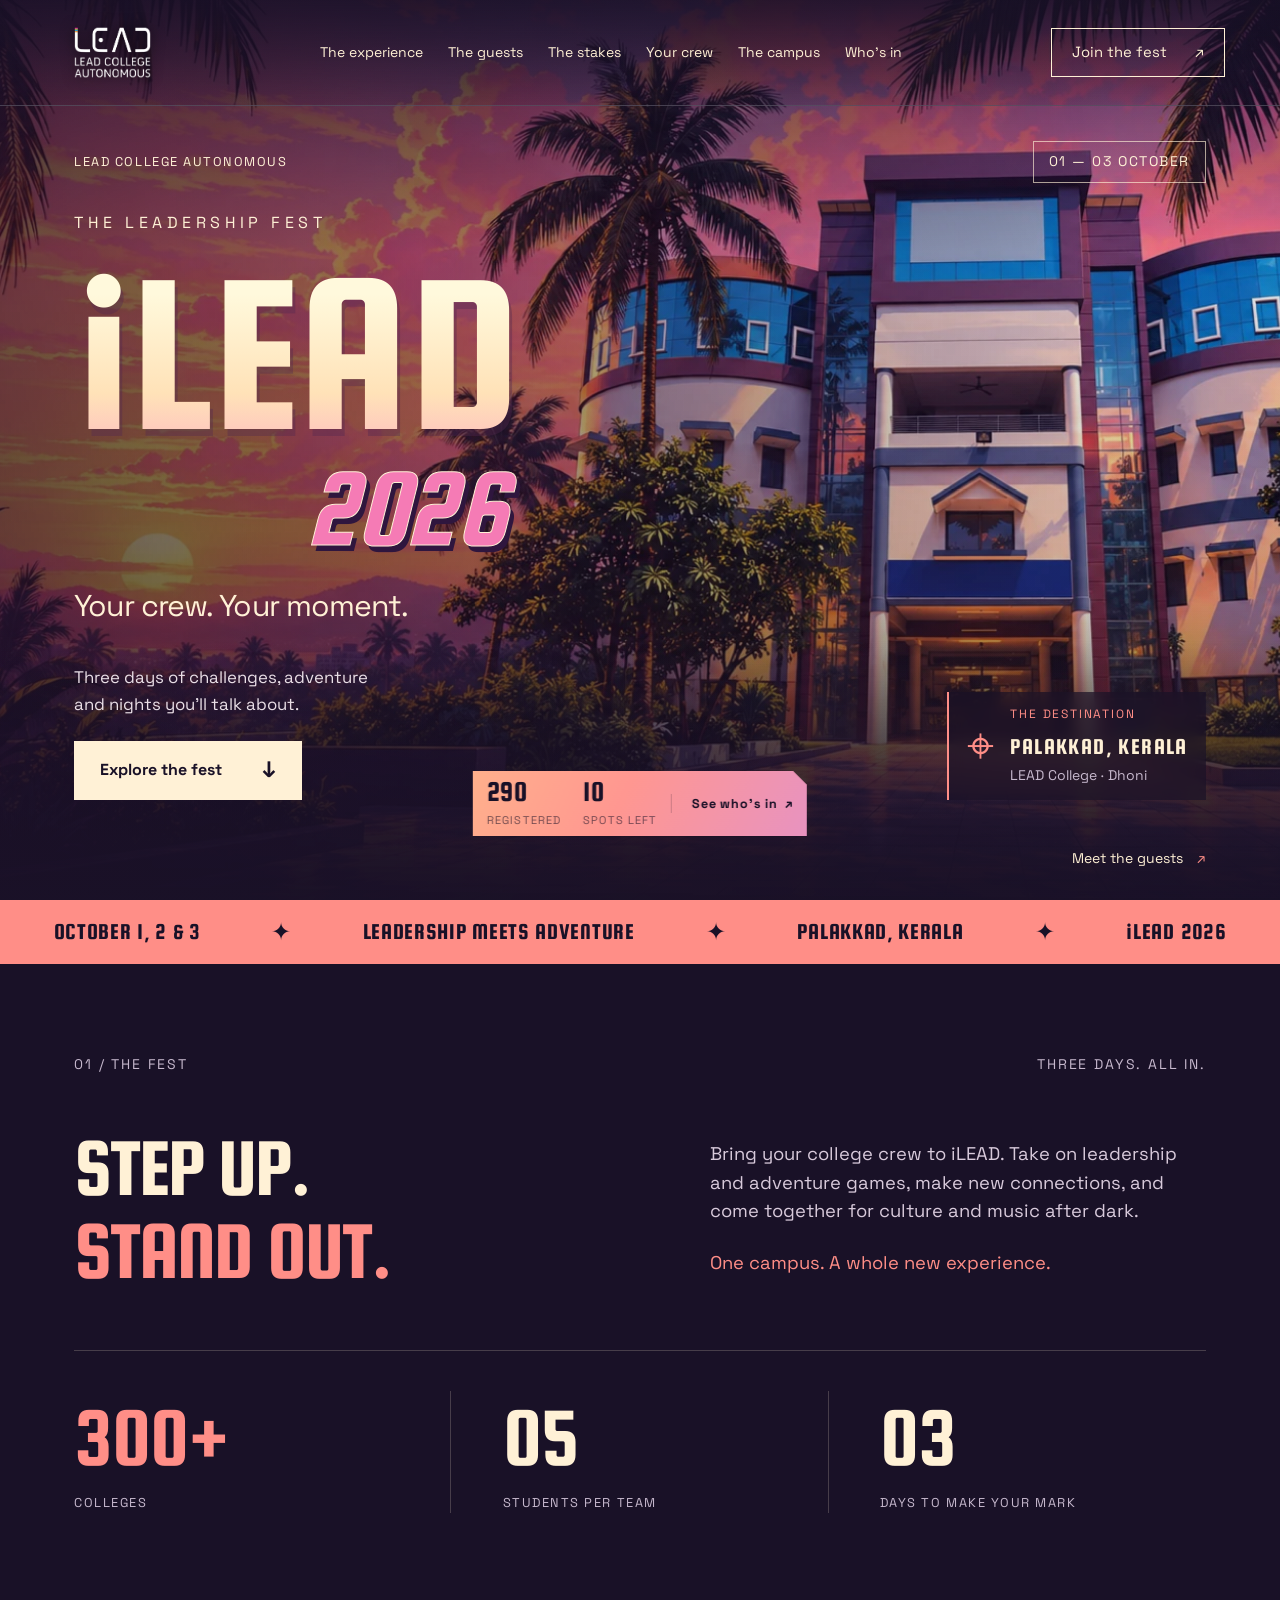
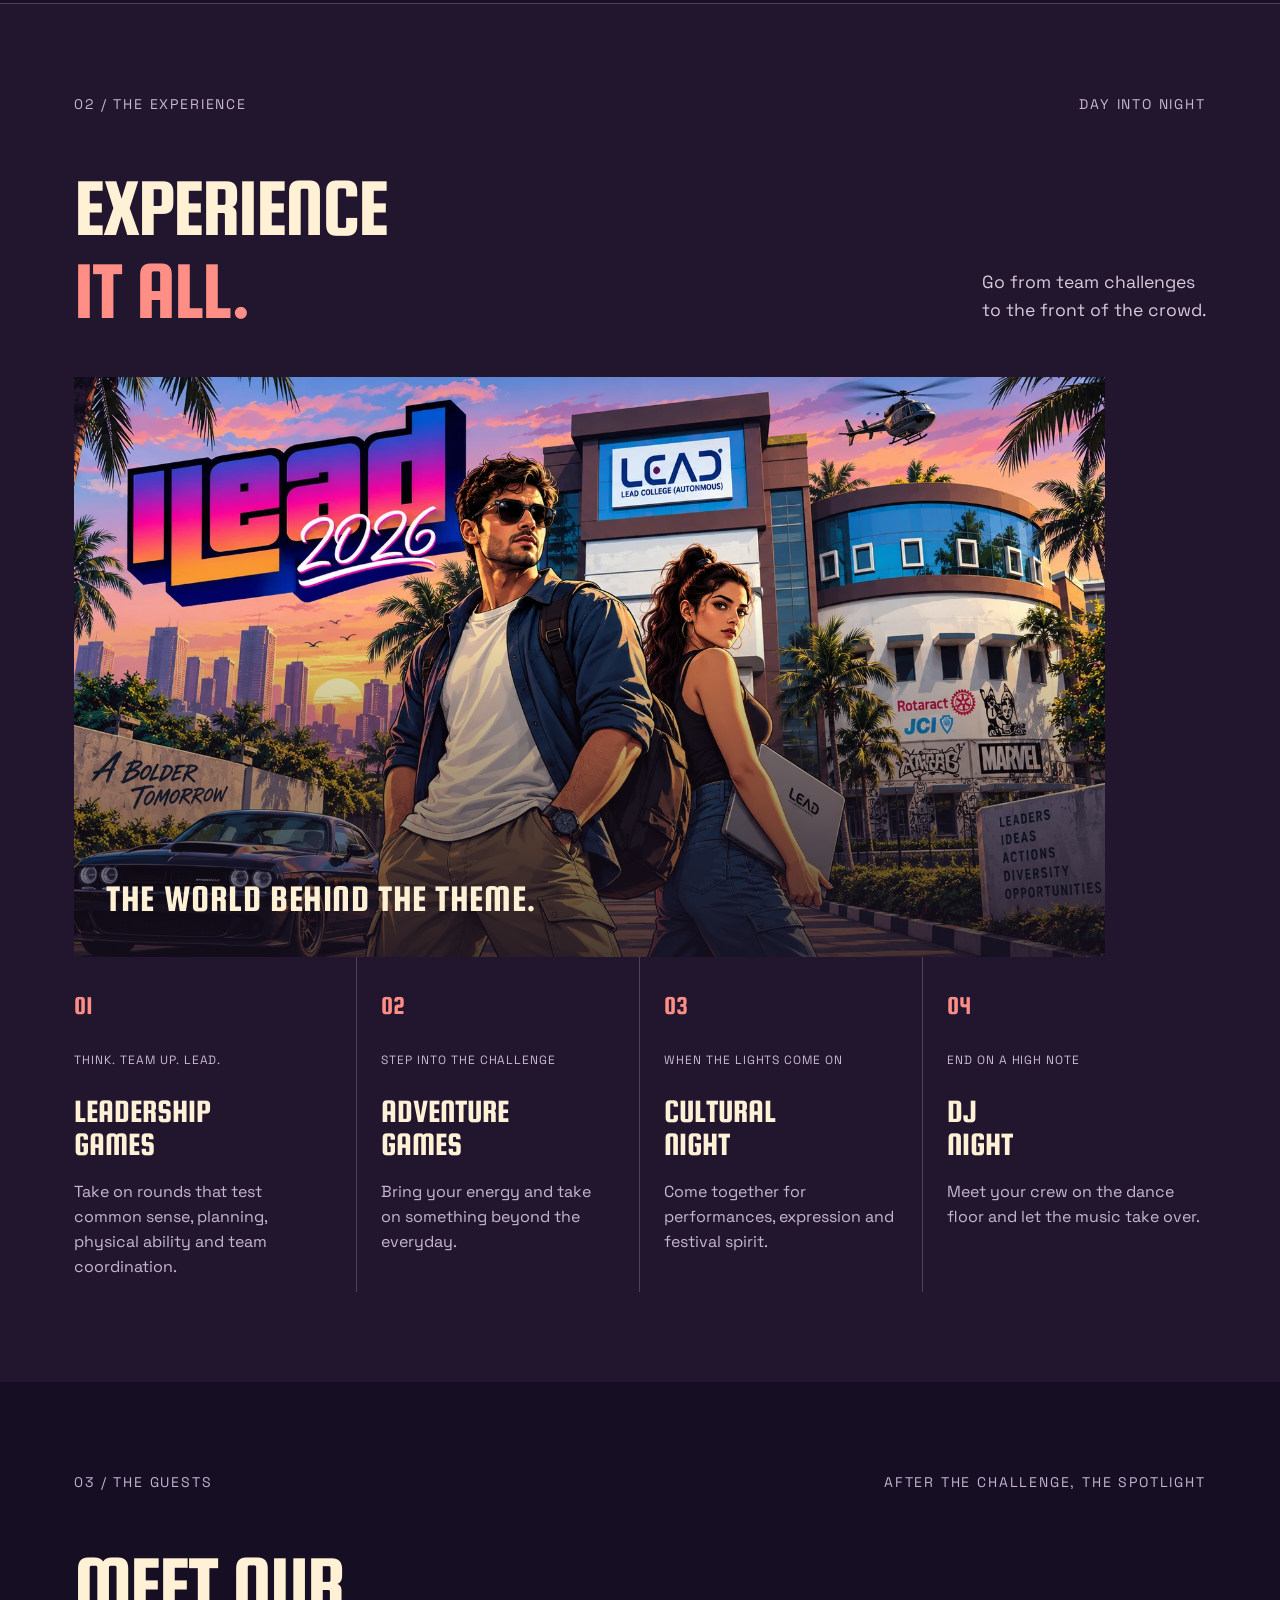
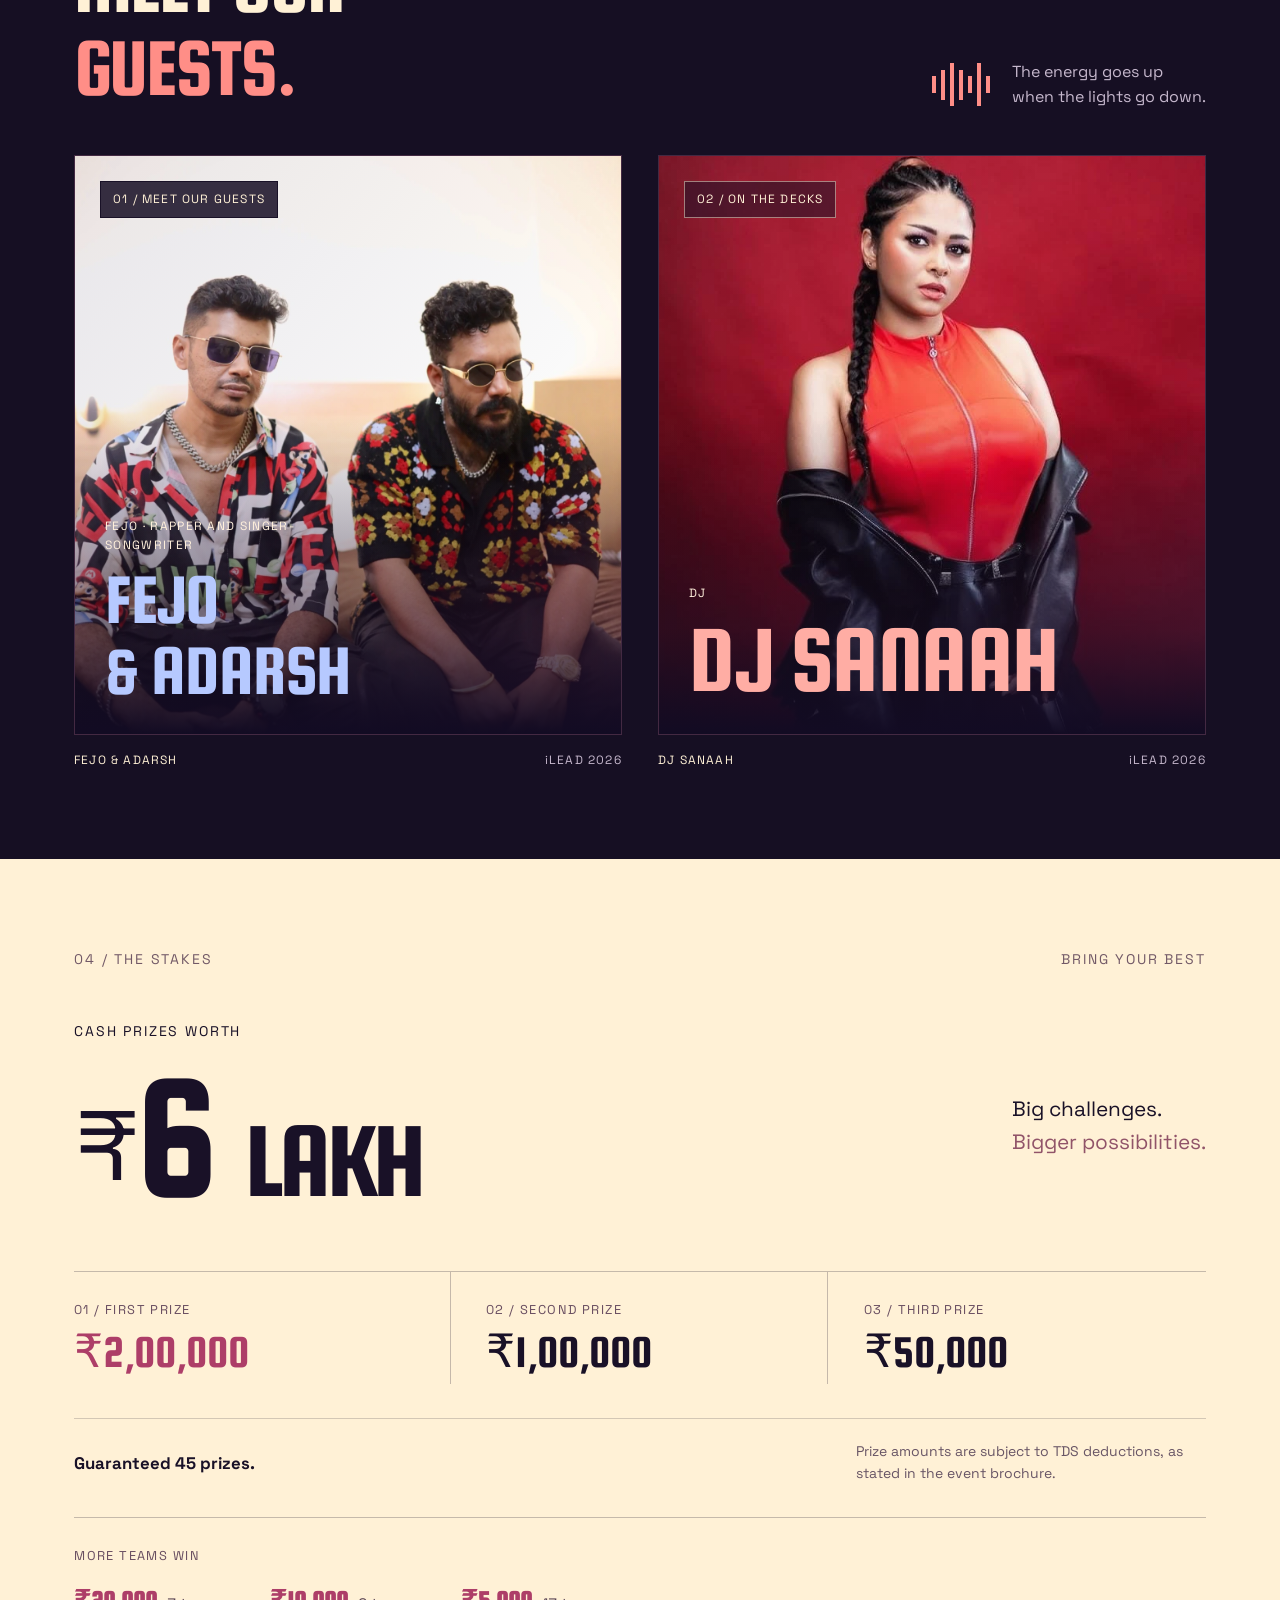
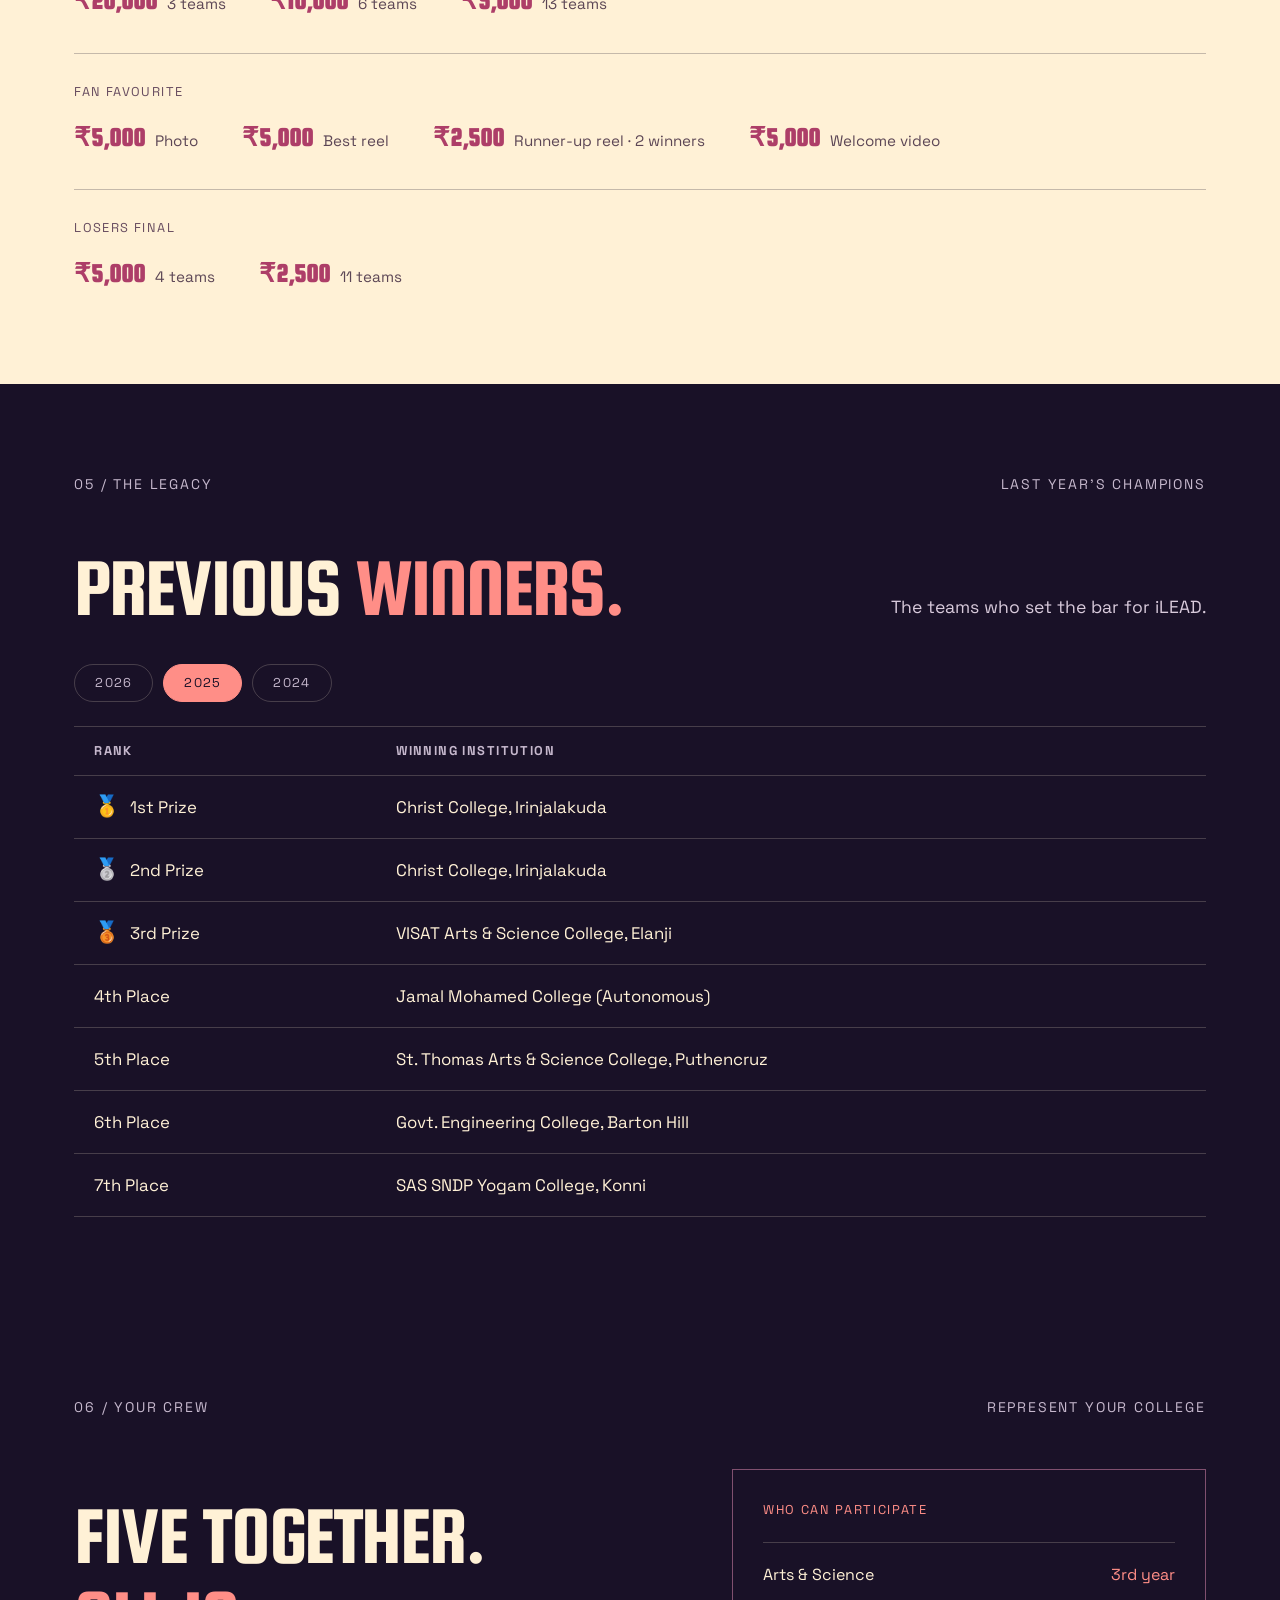
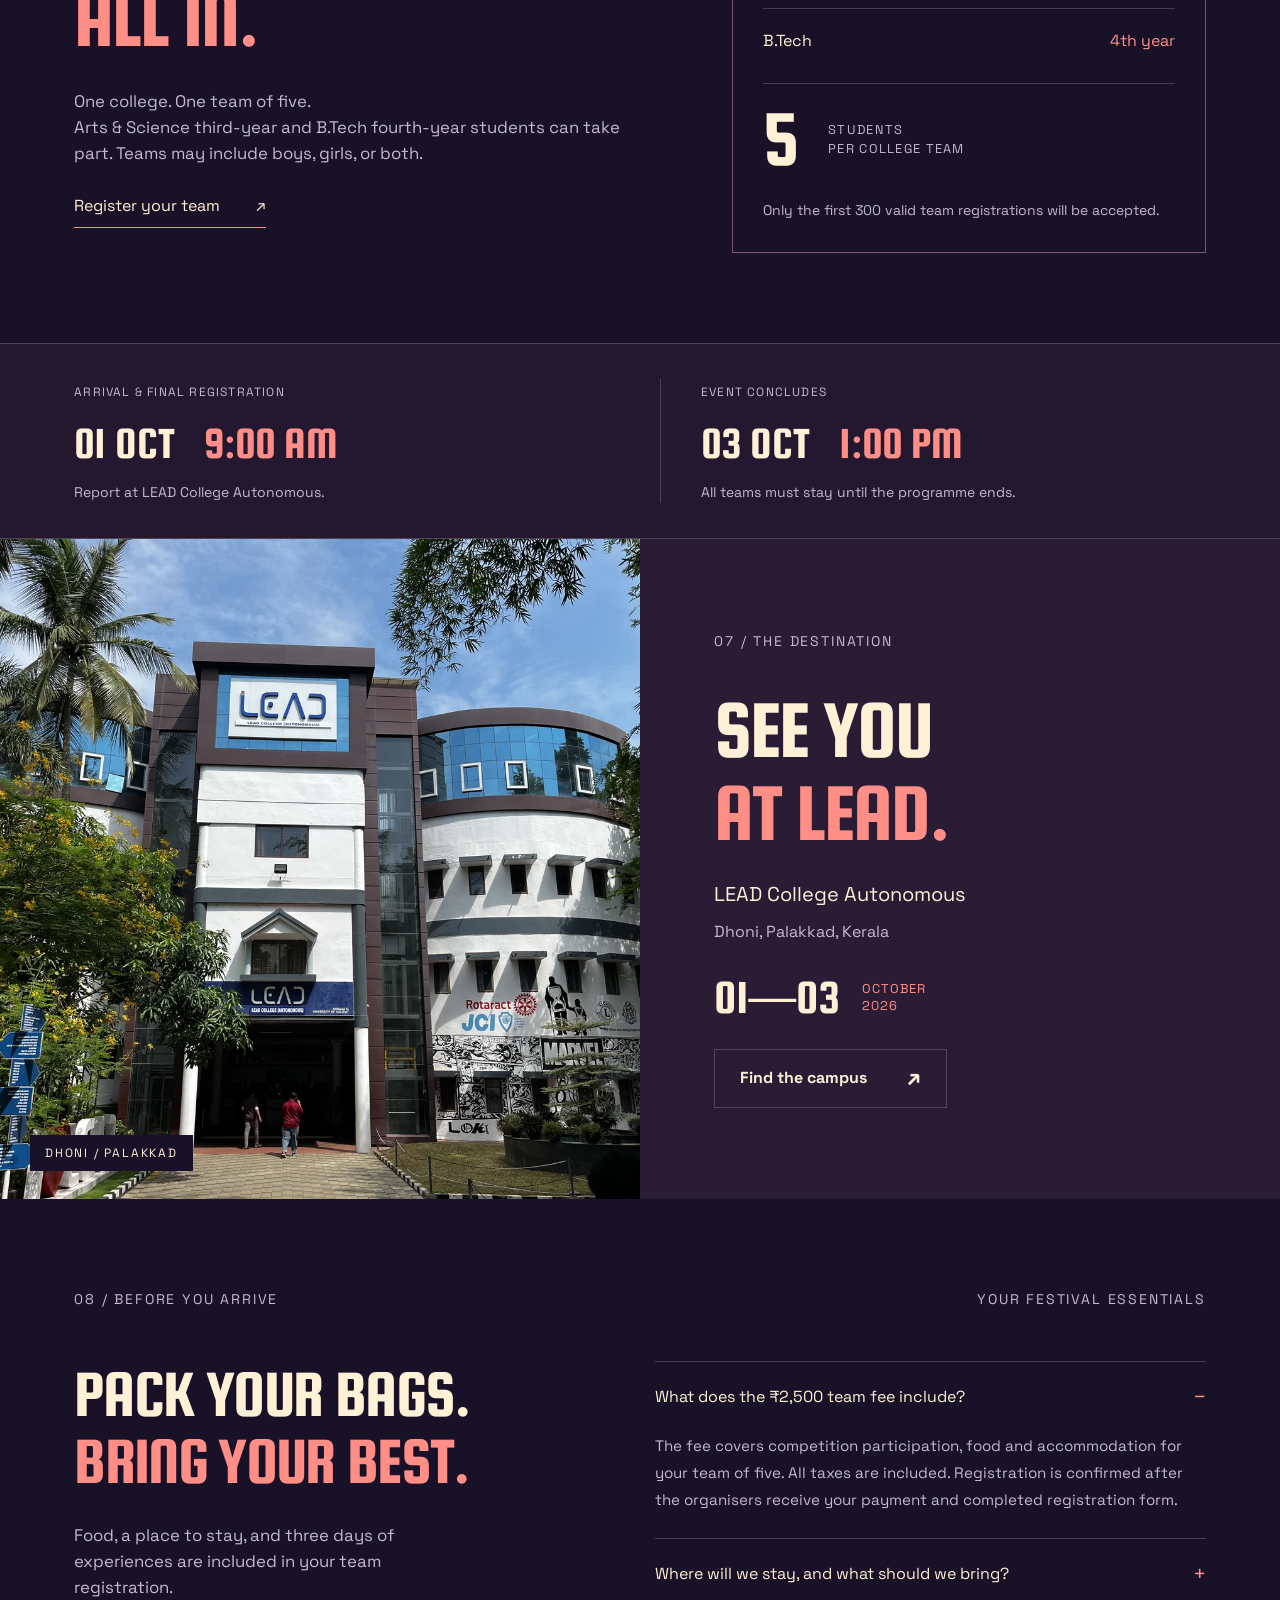
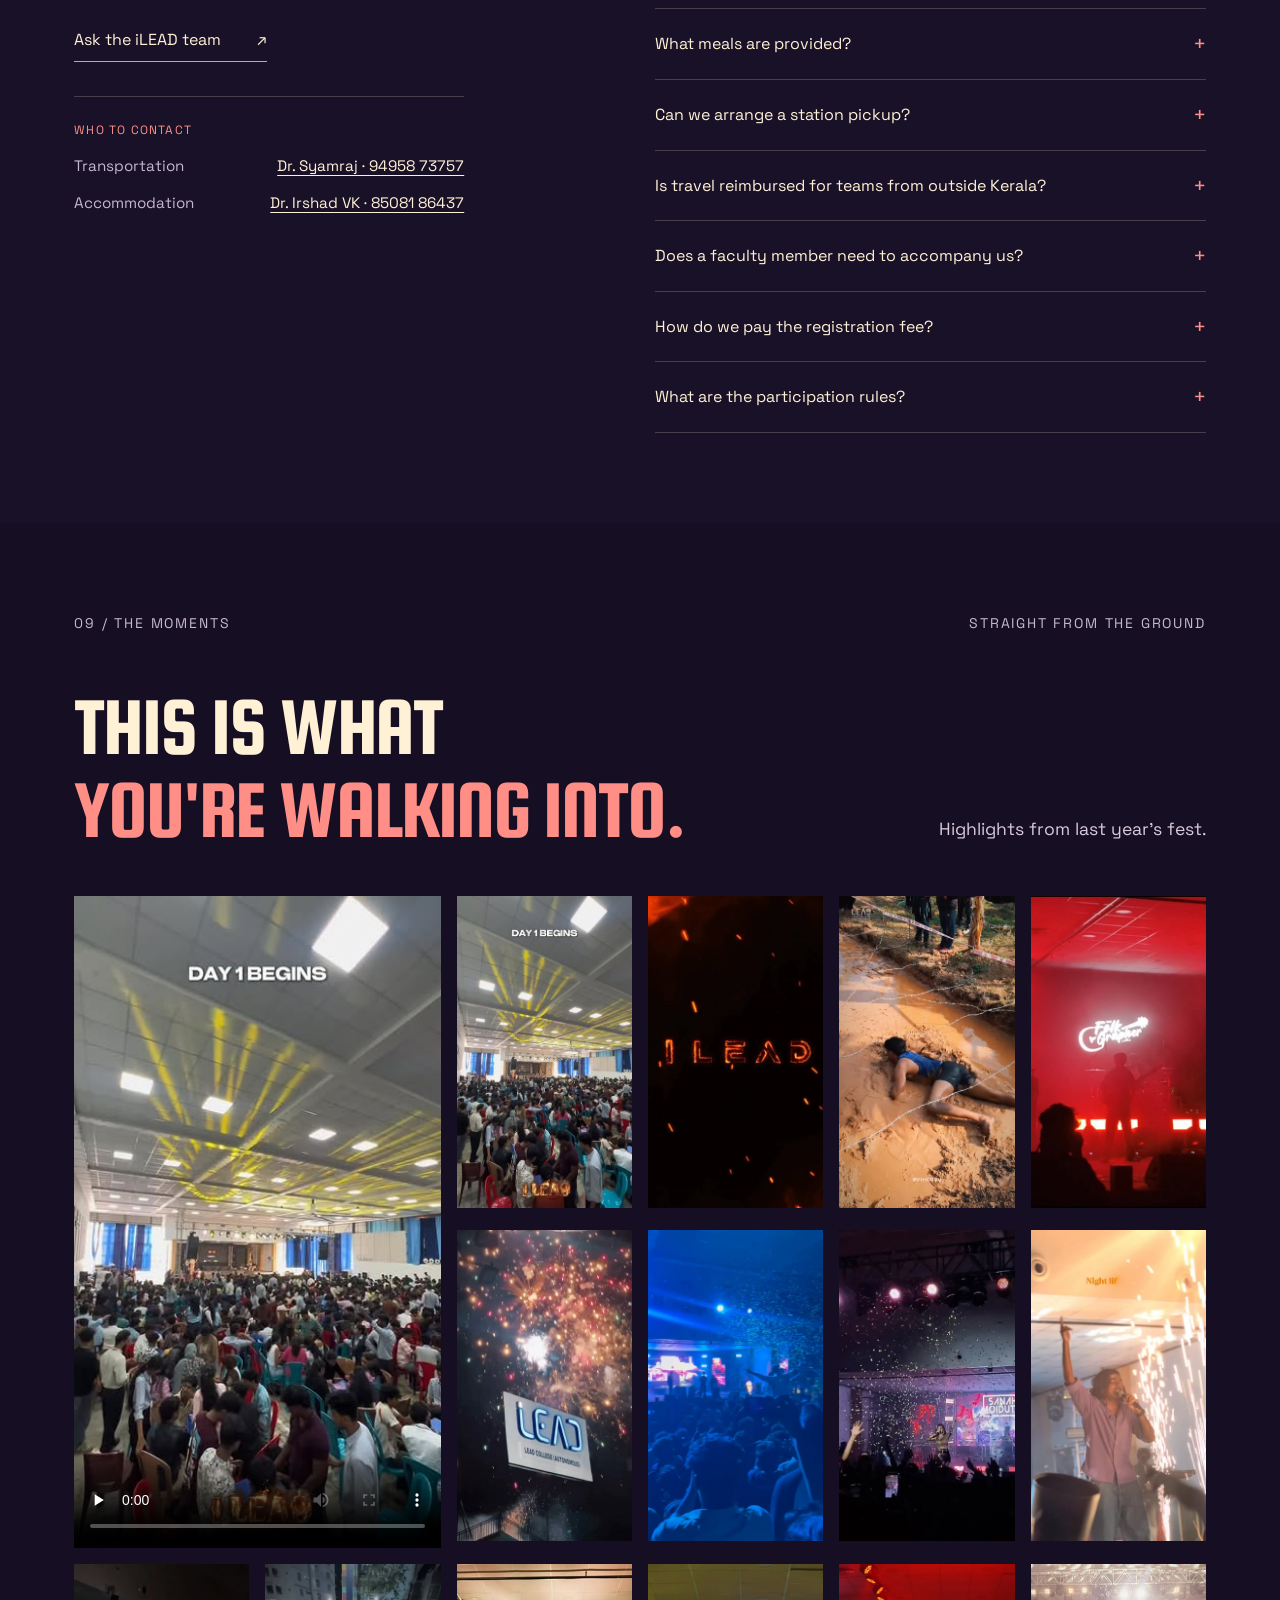
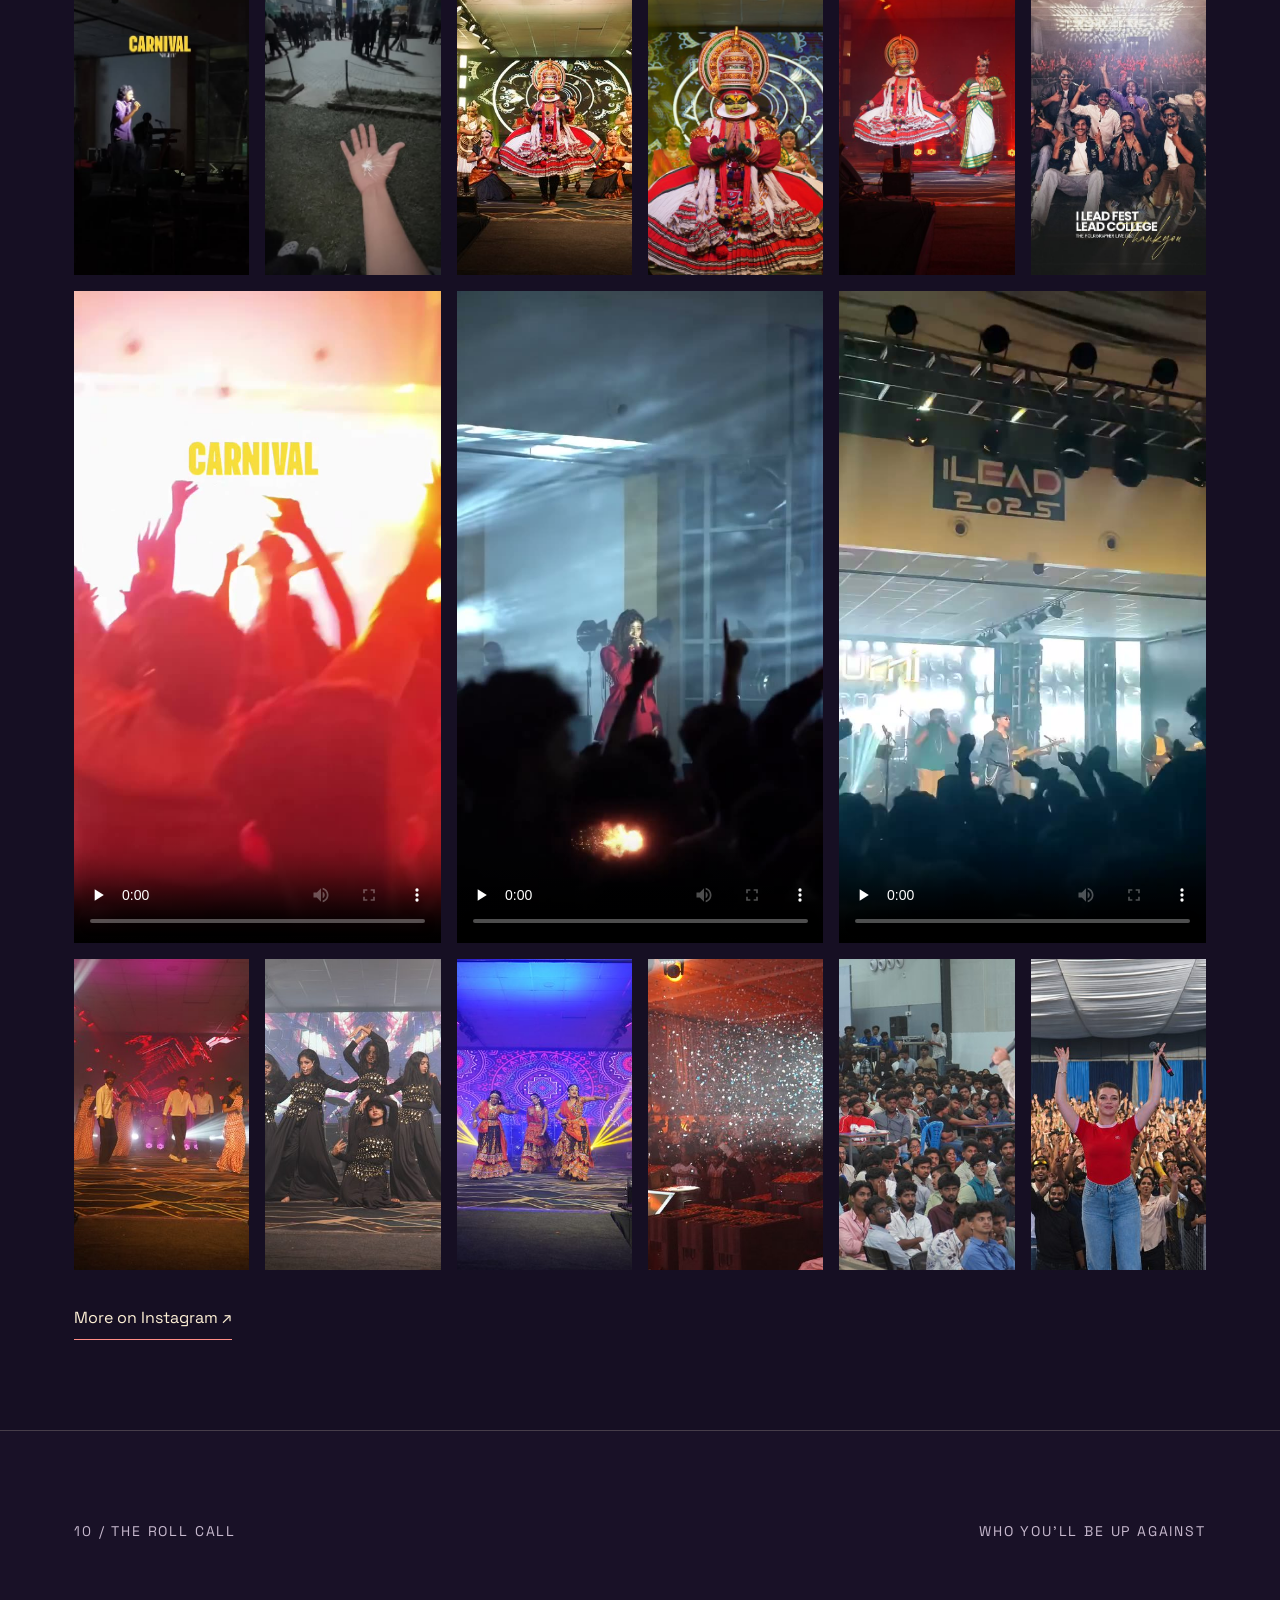
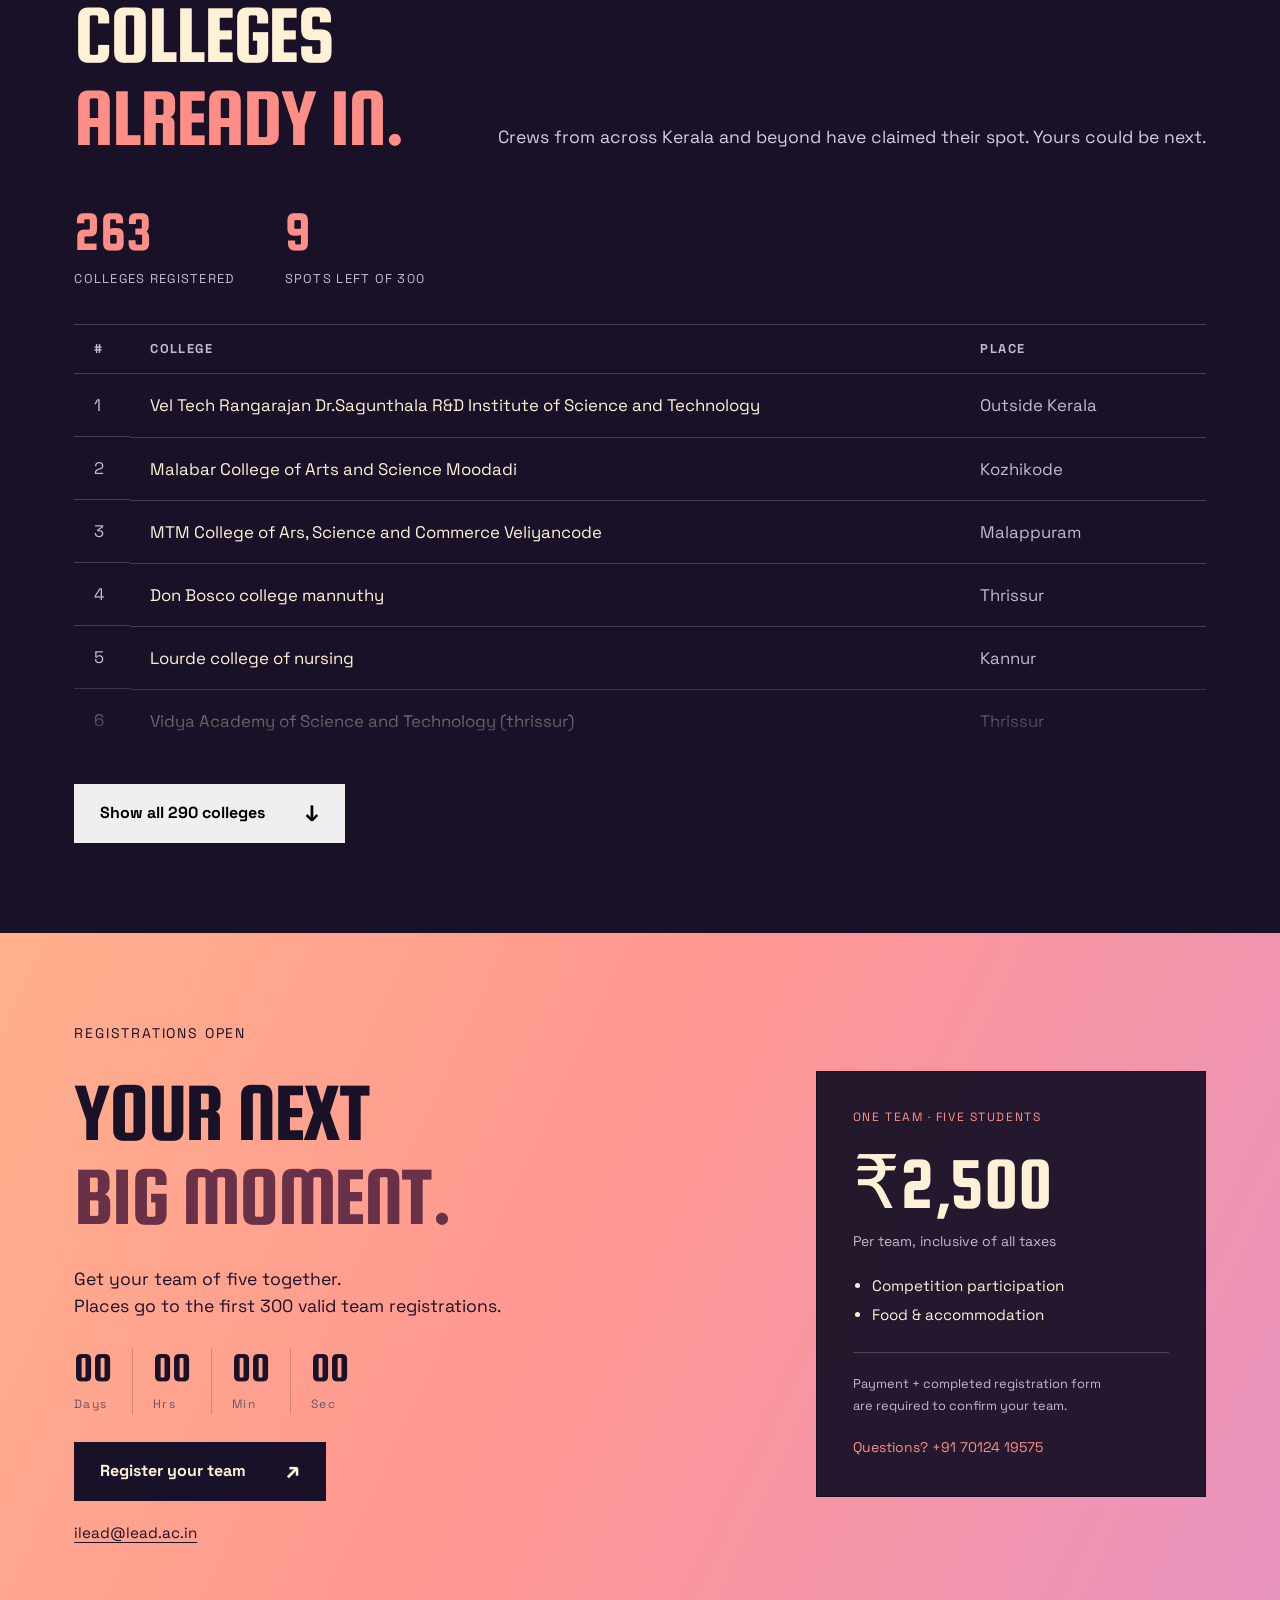
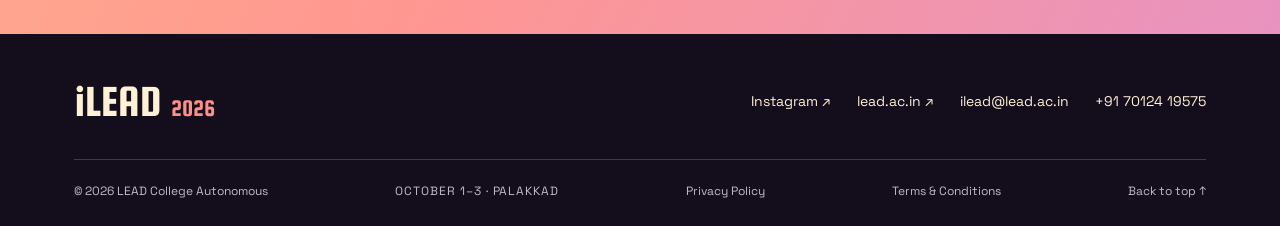
==== commit e97bbfd3: "Update site (auto, registration sync) 2026-09-26T16:30:04Z" ====
--- a/index.html
+++ b/index.html
@@ -89,8 +89,8 @@
           <div><p class="hero-intro">Three days of challenges, adventure<br class="desktop-break"> and nights you’ll talk about.</p><a class="button button-cream" href="index.html#experience">Explore the fest <span aria-hidden="true">↓</span></a>
             <a class="hero-stat" data-depth href="index.html#registered-colleges" aria-label="See how many colleges have registered, and the full list">
               <div class="hero-stat-figures">
-                <div><strong><span data-count-to="284" id="hero-registered-count">0</span></strong><span class="hero-stat-label">Registered</span></div>
-                <div><strong><span data-count-to="16" id="hero-spots-left-count">0</span></strong><span class="hero-stat-label">Spots left</span></div>
+                <div><strong><span data-count-to="290" id="hero-registered-count">0</span></strong><span class="hero-stat-label">Registered</span></div>
+                <div><strong><span data-count-to="10" id="hero-spots-left-count">0</span></strong><span class="hero-stat-label">Spots left</span></div>
               </div>
               <span class="hero-stat-cta"><span class="cta-text">See who's in</span><span aria-hidden="true">↗</span></span>
             </a>
@@ -295,16 +295,16 @@
       <div class="section-kicker"><span>10 / THE ROLL CALL</span><span>WHO YOU'LL BE UP AGAINST</span></div>
       <div class="section-heading"><h2 id="registered-title">Colleges<br><em>already in.</em></h2><p>Crews from across Kerala and beyond have claimed their spot. Yours could be next.</p></div>
       <div class="registered-stats">
-        <div><strong><span data-count-to="284" id="section-registered-count">0</span></strong><span class="registered-stats-label">COLLEGES REGISTERED</span></div>
-        <div><strong><span data-count-to="16" id="section-spots-left-count">0</span></strong><span class="registered-stats-label">SPOTS LEFT OF 300</span></div>
+        <div><strong><span data-count-to="290" id="section-registered-count">0</span></strong><span class="registered-stats-label">COLLEGES REGISTERED</span></div>
+        <div><strong><span data-count-to="10" id="section-spots-left-count">0</span></strong><span class="registered-stats-label">SPOTS LEFT OF 300</span></div>
       </div>
       <div class="college-list" id="college-list">
         <table class="winners-table college-table">
           <thead><tr><th scope="col">#</th><th scope="col">College</th><th scope="col">Place</th></tr></thead>
-          <tbody id="college-table-body"><tr><td>1</td><td>Vel Tech Rangarajan Dr.Sagunthala R&amp;D Institute of Science and Technology</td><td>Outside Kerala</td></tr><tr><td>2</td><td>Malabar College of Arts and Science Moodadi</td><td>Kozhikode</td></tr><tr><td>3</td><td>MTM College of Ars, Science and Commerce Veliyancode</td><td>Malappuram</td></tr><tr><td>4</td><td>Don Bosco college mannuthy</td><td>Thrissur</td></tr><tr><td>5</td><td>Lourde college of nursing</td><td>Kannur</td></tr><tr><td>6</td><td>Vidya Academy of Science and Technology (thrissur)</td><td>Thrissur</td></tr><tr><td>7</td><td>Ahalia School Of Commerce And Mathematics</td><td>Palakkad</td></tr><tr><td>8</td><td>SRM institute of science and technology, Ktr.</td><td>Outside Kerala</td></tr><tr><td>9</td><td>Christian College Kattakada</td><td>Thiruvananthapuram</td></tr><tr><td>10</td><td>Sahrdaya College of Engineering</td><td>Thrissur</td></tr><tr><td>11</td><td>College of applied science Malampuzha</td><td>Palakkad</td></tr><tr><td>12</td><td>Sadhya arts and science college Wandoor</td><td>Malappuram</td></tr><tr><td>13</td><td>BJCSI Arts and Science College</td><td>Thiruvananthapuram</td></tr><tr><td>14</td><td>Safi Institute of Advanced Studies</td><td>Malappuram</td></tr><tr><td>15</td><td>St. Thomas College Palai (Autonomous)</td><td>Kottayam</td></tr><tr><td>16</td><td>Moulana Arts and Science college</td><td>Malappuram</td></tr><tr><td>17</td><td>St Thomas College(Autonomous), Thrissur</td><td>Thrissur</td></tr><tr><td>18</td><td>Paramekkavu College of Arts and Science</td><td>Thrissur</td></tr><tr><td>19</td><td>Muslim association college of arts and science</td><td>Thiruvananthapuram</td></tr><tr><td>20</td><td>VT Bhattathiripad College</td><td>Palakkad</td></tr><tr><td>21</td><td>Sri Krishna Arts and Science College</td><td>Outside Kerala</td></tr><tr><td>22</td><td>ITM College of Arts and Science Mayyil</td><td>Kannur</td></tr><tr><td>23</td><td>Jyothi Engineering College (Autonomous), Cheruthuruthy, Thrissur</td><td>Thrissur</td></tr><tr><td>24</td><td>MAMO College Manassery</td><td>Kozhikode</td></tr><tr><td>25</td><td>Rouzathul Uloom Arabic College</td><td>Kozhikode</td></tr><tr><td>26</td><td>Sethu institute of technology</td><td>Outside Kerala</td></tr><tr><td>27</td><td>CPA Collage of Global Studies Puthanathani</td><td>Malappuram</td></tr><tr><td>28</td><td>Marian college autonomous kuttikanam</td><td>Idukki</td></tr><tr><td>29</td><td>St joseph’s college</td><td>Outside Kerala</td></tr><tr><td>30</td><td>College of applied science (IHRD) vadakkencherry</td><td>Palakkad</td></tr><tr><td>31</td><td>Global institute of engineering and technology</td><td>Outside Kerala</td></tr><tr><td>32</td><td>Saranathan College of Engineering</td><td>Outside Kerala</td></tr><tr><td>33</td><td>Nilgiri college of arts and science thaloor (Autonomous )</td><td>Outside Kerala</td></tr><tr><td>34</td><td>LBS Institute of Technology for Women, Poojapura</td><td>Thiruvananthapuram</td></tr><tr><td>35</td><td>SRM institute of science and technology</td><td>Outside Kerala</td></tr><tr><td>36</td><td>FISAT</td><td>Ernakulam</td></tr><tr><td>37</td><td>Adi Shankara Institute of Engineering and Technology, </td><td>Ernakulam</td></tr><tr><td>38</td><td>Fathima Arts &amp;Science Collage Moothedath</td><td>Malappuram</td></tr><tr><td>39</td><td>AJ College of Science and Technology Thonnakkal</td><td>Thiruvananthapuram</td></tr><tr><td>40</td><td>Ahalia school of engineering and technology</td><td>Palakkad</td></tr><tr><td>41</td><td>Nehru Collage of Engineering and Research Centre</td><td>Thrissur</td></tr><tr><td>42</td><td>St.Thomas College of Engineering &amp; Technology, Sivapuram, Kannur</td><td>Kannur</td></tr><tr><td>43</td><td>MET Arts and Science College</td><td>Kozhikode</td></tr><tr><td>44</td><td>Vignan institute of technology and science</td><td>Outside Kerala</td></tr><tr><td>45</td><td>Mangalam College of Engineering, Ettumanoor</td><td>Kottayam</td></tr><tr><td>46</td><td>JDT Islam arts science college</td><td>Kozhikode</td></tr><tr><td>47</td><td>NSS College Ottapalam</td><td>Palakkad</td></tr><tr><td>48</td><td>Duxford college for advanced studies</td><td>Malappuram</td></tr><tr><td>49</td><td>Ideal Arts and Science College Cherppulssheri</td><td>Palakkad</td></tr><tr><td>50</td><td>Amity Global Business School Bangalore</td><td>Outside Kerala</td></tr><tr><td>51</td><td>Mar gregorios college of law</td><td>Thiruvananthapuram</td></tr><tr><td>52</td><td>Sri Sairam engineering college</td><td>Outside Kerala</td></tr><tr><td>53</td><td>PMST Arts and Science College Kundoor</td><td>Malappuram</td></tr><tr><td>54</td><td>Saintgits College of Engineering</td><td>Kottayam</td></tr><tr><td>55</td><td>Jamal Mohamad college</td><td>Outside Kerala</td></tr><tr><td>56</td><td>KR&#x27;s Sree Narayana College</td><td>Malappuram</td></tr><tr><td>57</td><td>Sree narayana college kollam</td><td>Kollam</td></tr><tr><td>58</td><td>Lourdes Matha Collage Of science and technology</td><td>Thiruvananthapuram</td></tr><tr><td>59</td><td>Vimal jyothi college of Engineering Kannur</td><td>Kannur</td></tr><tr><td>60</td><td>Cas nadhapuram IHRD</td><td>Kozhikode</td></tr><tr><td>61</td><td>MES Ponnani College</td><td>Malappuram</td></tr><tr><td>62</td><td>Mount seena College</td><td>Palakkad</td></tr><tr><td>63</td><td>Pazhassi Raja NSS COLLEGE MATTANUR</td><td>Kannur</td></tr><tr><td>64</td><td>Majlis Arts and Science College Autonomous</td><td>Malappuram</td></tr><tr><td>65</td><td>Carmel College of Engineering and Technology</td><td>Alappuzha</td></tr><tr><td>66</td><td>Sullamussalam Arabic College Areekode</td><td>Malappuram</td></tr><tr><td>67</td><td>St.xavier&#x27;s College for Women Autonomous Aluva</td><td>Ernakulam</td></tr><tr><td>68</td><td>Sree Buddha College of Engineering</td><td>Pathanamthitta</td></tr><tr><td>69</td><td>Vels University Pallavaram</td><td>Outside Kerala</td></tr><tr><td>70</td><td>Govt law college Thrissur</td><td>Thrissur</td></tr><tr><td>71</td><td>Peri Institute Of Technology</td><td>Outside Kerala</td></tr><tr><td>72</td><td>Yuvakshetra institute of management studies</td><td>Palakkad</td></tr><tr><td>73</td><td>MMS Arts &amp; Science College Malayinkeezhu</td><td>Thiruvananthapuram</td></tr><tr><td>74</td><td>Diginity College</td><td>Kozhikode</td></tr><tr><td>75</td><td>SES college, Sreekandapuram ,kannur</td><td>Kannur</td></tr><tr><td>76</td><td>Loyola Institute of Technology</td><td>Outside Kerala</td></tr><tr><td>77</td><td>Jamia Nadwiyya Arts Science College Edavanna</td><td>Malappuram</td></tr><tr><td>78</td><td>Sri C Achuthamenon Govt College,  Kuttanellur</td><td>Thrissur</td></tr><tr><td>79</td><td>Manikam Ramaswami College of Arts &amp; Science, Madurai, Tamilnadu</td><td>Outside Kerala</td></tr><tr><td>80</td><td>IMI Professional Studies</td><td>Outside Kerala</td></tr><tr><td>81</td><td>University college of engineering kariavattom</td><td>Thiruvananthapuram</td></tr><tr><td>82</td><td>St michael&#x27;s college cherthala</td><td>Alappuzha</td></tr><tr><td>83</td><td>AJK College of Arts and Science</td><td>Outside Kerala</td></tr><tr><td>84</td><td>Government College Malappuram</td><td>Malappuram</td></tr><tr><td>85</td><td>SRM institute of science and technology, Trichy</td><td>Outside Kerala</td></tr><tr><td>86</td><td>IES College of Engineering</td><td>Thrissur</td></tr><tr><td>87</td><td>MES Kalladi College Mannarkkad</td><td>Palakkad</td></tr><tr><td>88</td><td>Government Victoria College, Palakkad</td><td>Palakkad</td></tr><tr><td>89</td><td>SNGS Collage Pattambi</td><td>Palakkad</td></tr><tr><td>90</td><td>Vel tech multi tech Dr. Rengarajan Dr.sakunthala engineering collage</td><td>Outside Kerala</td></tr><tr><td>91</td><td>College of applied science chelakkara</td><td>Thrissur</td></tr><tr><td>92</td><td>Kristu Jyoti College of management and technology</td><td>Kottayam</td></tr><tr><td>93</td><td>Valia Koonambaikulathamma College of Engineering and Technology</td><td>Kollam</td></tr><tr><td>94</td><td>PSG College of Arts &amp; Science</td><td>Outside Kerala</td></tr><tr><td>95</td><td>Sree Sankara Vidhyapeetom College,Valayanchirangara</td><td>Ernakulam</td></tr><tr><td>96</td><td>Goverment collage Chittur</td><td>Palakkad</td></tr><tr><td>97</td><td>Blossom art&#x27;s and since college kondoty</td><td>Malappuram</td></tr><tr><td>98</td><td>Sanjivani University</td><td>Outside Kerala</td></tr><tr><td>99</td><td>National College</td><td>Thiruvananthapuram</td></tr><tr><td>100</td><td>Govt arts and science college perumbakkam chennai - 600131</td><td>Outside Kerala</td></tr><tr><td>101</td><td>College of engineering Aranmula</td><td>Pathanamthitta</td></tr><tr><td>102</td><td>St.Joseph College of Engineering</td><td>Outside Kerala</td></tr><tr><td>103</td><td>Vidya Academy of Science and Technology Technical Campus</td><td>Thiruvananthapuram</td></tr><tr><td>104</td><td>RVS College of Art and Science,Sulur</td><td>Outside Kerala</td></tr><tr><td>105</td><td>Bishop Vayalil Memorial Holycross College Cherpunkal</td><td>Kottayam</td></tr><tr><td>106</td><td>Rajadhani Institute of Science and Technology</td><td>Palakkad</td></tr><tr><td>107</td><td>Aspire College Thrithala</td><td>Palakkad</td></tr><tr><td>108</td><td>Bharathamatha College of Arts and Science, Kozhinjampara</td><td>Palakkad</td></tr><tr><td>109</td><td>College of applied science ,adoor</td><td>Pathanamthitta</td></tr><tr><td>110</td><td>K. J. Somaiya Institute of Technology</td><td>Outside Kerala</td></tr><tr><td>111</td><td>Al Shifa College of Arts and Science</td><td>Malappuram</td></tr><tr><td>112</td><td>Nirmala College of Engineering</td><td>Thrissur</td></tr><tr><td>113</td><td>Newman College Thodupuzha</td><td>Idukki</td></tr><tr><td>114</td><td>SAFA COLLEGE of arts and science</td><td>Malappuram</td></tr><tr><td>115</td><td>Ccsit palakkad</td><td>Palakkad</td></tr><tr><td>116</td><td>Government Engineering College Thrissur</td><td>Thrissur</td></tr><tr><td>117</td><td>Sree sankara Vidyapeetom college</td><td>Thiruvananthapuram</td></tr><tr><td>118</td><td>Sivaji college of engineering and technology</td><td>Thiruvananthapuram</td></tr><tr><td>119</td><td>Government Engineering College Idukki</td><td>Idukki</td></tr><tr><td>120</td><td>Yenepoya Institute of Arts, Science, Management &amp; commerce</td><td>Outside Kerala</td></tr><tr><td>121</td><td>SRM Institue Of Science And Technology Tiruchirappalli</td><td>Outside Kerala</td></tr><tr><td>122</td><td>Sankara college of science and commerce</td><td>Outside Kerala</td></tr><tr><td>123</td><td>Pristine Valley College of arts and sciences</td><td>Malappuram</td></tr><tr><td>124</td><td>M.A.M school of engineering</td><td>Outside Kerala</td></tr><tr><td>125</td><td>T.K.M College of Arts and Science</td><td>Kollam</td></tr><tr><td>126</td><td>Ethiraj College For Women (Autonomous)</td><td>Outside Kerala</td></tr><tr><td>127</td><td>Educos Arts and Science College Kuttiady</td><td>Kozhikode</td></tr><tr><td>128</td><td>Siena college of professional studies</td><td>Ernakulam</td></tr><tr><td>129</td><td>Mother Theresa College Nellikad,  Kattakada ,  Trivandrum</td><td>Thiruvananthapuram</td></tr><tr><td>130</td><td>CHMKM Govt College Koduvally</td><td>Kozhikode</td></tr><tr><td>131</td><td>Sree Narayana Collage,  Alathur</td><td>Palakkad</td></tr><tr><td>132</td><td>The American college</td><td>Outside Kerala</td></tr><tr><td>133</td><td>Cusat</td><td>Ernakulam</td></tr><tr><td>134</td><td>Vivekananda vision arts and science college,VGI, Thiruvallur dist,TN</td><td>Outside Kerala</td></tr><tr><td>135</td><td>Mar Thoma College Thiruvalla</td><td>Kottayam</td></tr><tr><td>136</td><td>De Paul Institute of Science and Technology Angama6</td><td>Ernakulam</td></tr><tr><td>137</td><td>Rajadhani Institute of Engineering and Technology</td><td>Thiruvananthapuram</td></tr><tr><td>138</td><td>Ccsit Malappuram</td><td>Malappuram</td></tr><tr><td>139</td><td>Govt college, mananthavady</td><td>Wayanad</td></tr><tr><td>140</td><td>Nehru Collage of Architecture</td><td>Palakkad</td></tr><tr><td>141</td><td>School of Engineering Technology, Sanjivani University</td><td>Outside Kerala</td></tr><tr><td>142</td><td>Amal Jyothi College Of Engineering</td><td>Kottayam</td></tr><tr><td>143</td><td>LBS College of Engineering, Kasargod</td><td>Kasaragod</td></tr><tr><td>144</td><td>CSI Nursing College, Madurai</td><td>Outside Kerala</td></tr><tr><td>145</td><td>LEAD ST.Thomas college konni, thavalappara</td><td>Pathanamthitta</td></tr><tr><td>146</td><td>Aj institute of engineering and technology</td><td>Outside Kerala</td></tr><tr><td>147</td><td>KG College of Arts &amp; Science</td><td>Outside Kerala</td></tr><tr><td>148</td><td>Government college perigome</td><td>Kannur</td></tr><tr><td>149</td><td>KMO Arts and Science</td><td>Kozhikode</td></tr><tr><td>150</td><td>Sahodaran Ayyappan smaraka SNDP Yogam college konni</td><td>Pathanamthitta</td></tr><tr><td>151</td><td>Cooperative arts and science college madayi</td><td>Kannur</td></tr><tr><td>152</td><td>Atria Institute of Technology</td><td>Outside Kerala</td></tr><tr><td>153</td><td>Hindustan</td><td>Outside Kerala</td></tr><tr><td>154</td><td>Jai Bharath College of Management and Engineering Technology</td><td>Ernakulam</td></tr><tr><td>155</td><td>NSS College Nemmara</td><td>Palakkad</td></tr><tr><td>156</td><td>Anvarul Islam Arabic College,  Kuniyil</td><td>Malappuram</td></tr><tr><td>157</td><td>Royal College of engineering and technology</td><td>Thrissur</td></tr><tr><td>158</td><td>Chinmaya Arts &amp; Science College For Women</td><td>Kannur</td></tr><tr><td>159</td><td>St. Gregorios college, kottarakkara</td><td>Kollam</td></tr><tr><td>160</td><td>Rajadhani institute of hotel management and catering technology BHMCT</td><td>Thiruvananthapuram</td></tr><tr><td>161</td><td>A.C. Kunhimon Haji Memorial ICA College Thozhiyoor</td><td>Thrissur</td></tr><tr><td>162</td><td>Pk das liberal arts and science college</td><td>Palakkad</td></tr><tr><td>163</td><td>Hi tech arts and science college vattoli</td><td>Kozhikode</td></tr><tr><td>164</td><td>Dhanalakshimi srinivasan engineering college (autonomous)</td><td>Outside Kerala</td></tr><tr><td>165</td><td>Collage of Applied Science Attapadi</td><td>Palakkad</td></tr><tr><td>166</td><td>Government college Mokeri</td><td>Kozhikode</td></tr><tr><td>167</td><td>Tharananellur arts and science college</td><td>Thrissur</td></tr><tr><td>168</td><td>Amal College of Advanced Studies , Nilambur</td><td>Malappuram</td></tr><tr><td>169</td><td>Sree Kerala Varma College,  Thrissur</td><td>Thrissur</td></tr><tr><td>170</td><td>St Alberts College (Autonomous)</td><td>Ernakulam</td></tr><tr><td>171</td><td>MSTM Arts and Science College</td><td>Malappuram</td></tr><tr><td>172</td><td>Ilahia College of Engineering and Technology</td><td>Ernakulam</td></tr><tr><td>173</td><td>A.V. Abdurahiman Haji Arts and Science College</td><td>Kozhikode</td></tr><tr><td>174</td><td>Sahrdaya college of advanced studies</td><td>Thrissur</td></tr><tr><td>175</td><td>SRM TRP Engineering College</td><td>Outside Kerala</td></tr><tr><td>176</td><td>Mercy College Palakkad</td><td>Palakkad</td></tr><tr><td>177</td><td>Ihrd cas kundara</td><td>Kollam</td></tr><tr><td>178</td><td>Assumption college , Changanacherry</td><td>Kottayam</td></tr><tr><td>179</td><td>Govt Arts and Science College Nilambur</td><td>Malappuram</td></tr><tr><td>180</td><td>College of Applied Science Kottarakkara</td><td>Kollam</td></tr><tr><td>181</td><td>Mores College of Arts and Science</td><td>Kozhikode</td></tr><tr><td>182</td><td>College of Engineering Kottarakkara</td><td>Kollam</td></tr><tr><td>183</td><td>SD college</td><td>Alappuzha</td></tr><tr><td>184</td><td>Providence college of Engineering</td><td>Alappuzha</td></tr><tr><td>185</td><td>DePaul college, Mysore</td><td>Outside Kerala</td></tr><tr><td>186</td><td>Mohandas College of Engineering and Technology</td><td>Thiruvananthapuram</td></tr><tr><td>187</td><td>SNS College of Technology</td><td>Outside Kerala</td></tr><tr><td>188</td><td>John Cox Memorial CSI Institute Of Technology</td><td>Thiruvananthapuram</td></tr><tr><td>189</td><td>Mannam NSS College Anchal Kollam</td><td>Kollam</td></tr><tr><td>190</td><td>PVS College of Arts and Science,  Pantheerankavu</td><td>Kozhikode</td></tr><tr><td>191</td><td>Nobel women&#x27;s collage manjeri</td><td>Malappuram</td></tr><tr><td>192</td><td>St. Mary’s College of Commerce and Management Studies,  Thuruthiply</td><td>Ernakulam</td></tr><tr><td>193</td><td>MPMM SN Trusts College Shoranur</td><td>Palakkad</td></tr><tr><td>194</td><td>M G College Iritty</td><td>Kannur</td></tr><tr><td>195</td><td>College of Applied Science IHRD Calicut</td><td>Kozhikode</td></tr><tr><td>196</td><td>University college of engineering, Thodupuzha</td><td>Idukki</td></tr><tr><td>197</td><td>Amrita Vishwa Vidhyapeetam Kochi</td><td>Ernakulam</td></tr><tr><td>198</td><td>University Institute of Technology</td><td>Alappuzha</td></tr><tr><td>199</td><td>Anugraha institute of social science college</td><td>Outside Kerala</td></tr><tr><td>200</td><td>Mannam Memorial N S S College,Konni</td><td>Pathanamthitta</td></tr><tr><td>201</td><td>Chinmaya College of Art Commerce &amp; Science Thrippunitura</td><td>Ernakulam</td></tr><tr><td>202</td><td>Marthoma college of science and technology ayoor</td><td>Kollam</td></tr><tr><td>203</td><td>Madurai Kamarajar University College</td><td>Outside Kerala</td></tr><tr><td>204</td><td>St John&#x27;s Anchal</td><td>Kollam</td></tr><tr><td>205</td><td>Govt arts and science college meenchanda,calicut</td><td>Kozhikode</td></tr><tr><td>206</td><td>College of Engineering Muttathara</td><td>Thiruvananthapuram</td></tr><tr><td>207</td><td>Sri Vidya College of Engineering and Technology</td><td>Outside Kerala</td></tr><tr><td>208</td><td>Annai College of Arts and Science Kovilachery,  Kumbakonam.</td><td>Outside Kerala</td></tr><tr><td>209</td><td>Bishops Heber College</td><td>Outside Kerala</td></tr><tr><td>210</td><td>South Park Institute of Hotel Management</td><td>Thiruvananthapuram</td></tr><tr><td>211</td><td>GEMS Arts&amp;science college Ramapuram</td><td>Malappuram</td></tr><tr><td>212</td><td>Minority Arts and Scienee College Vattaparamba</td><td>Palakkad</td></tr><tr><td>213</td><td>Iss Arts and Science College Ponniyakurushi</td><td>Malappuram</td></tr><tr><td>214</td><td>Mar chrysostom college</td><td>Pathanamthitta</td></tr><tr><td>215</td><td>Bishop Jerome Institute</td><td>Kollam</td></tr><tr><td>216</td><td>Ernad Knowledge city</td><td>Malappuram</td></tr><tr><td>217</td><td>Nobel College of Arts and Science</td><td>Outside Kerala</td></tr><tr><td>218</td><td>Govt Arts and science college karunagapally</td><td>Kollam</td></tr><tr><td>219</td><td>Sullamussalam science college</td><td>Malappuram</td></tr><tr><td>220</td><td>ST Joseph&#x27;s Autonomous college Devagiri</td><td>Kozhikode</td></tr><tr><td>221</td><td>K S Rangaswamy college of arts and science autonomous, tiruchengode, namakkal</td><td>Outside Kerala</td></tr><tr><td>222</td><td>NSS College Manjeri</td><td>Malappuram</td></tr><tr><td>223</td><td>Baithul izza arts and science college</td><td>Kozhikode</td></tr><tr><td>224</td><td>Avvm sri pushpam college</td><td>Outside Kerala</td></tr><tr><td>225</td><td>IMI Law College</td><td>Outside Kerala</td></tr><tr><td>226</td><td>Govt arts and science college kozhinjampara</td><td>Palakkad</td></tr><tr><td>227</td><td>The MDT hindu college, tirunelveli</td><td>Outside Kerala</td></tr><tr><td>228</td><td>st. Mother Theresa Engineering College</td><td>Outside Kerala</td></tr><tr><td>229</td><td>College of Engineering Adoor</td><td>Pathanamthitta</td></tr><tr><td>230</td><td>Koshys institute of management studies</td><td>Outside Kerala</td></tr><tr><td>231</td><td>Sree Sowdambika College of Engineering</td><td>Outside Kerala</td></tr><tr><td>232</td><td>Vallal P.T Lee Chengalvaraya Naicker Arts &amp; Science College</td><td>Outside Kerala</td></tr><tr><td>233</td><td>Markaz Arts and Science College Athavanad</td><td>Malappuram</td></tr><tr><td>234</td><td>St Francis degree college</td><td>Outside Kerala</td></tr><tr><td>235</td><td>Mother Arts and Science College Peruvallur</td><td>Thrissur</td></tr><tr><td>236</td><td>V.O.Chidambaram college, Thoothukudi.</td><td>Outside Kerala</td></tr><tr><td>237</td><td>Muthayammal college of engineering</td><td>Outside Kerala</td></tr><tr><td>238</td><td>CM College of Arts and Science Nadavayal</td><td>Wayanad</td></tr><tr><td>239</td><td>College of Engineering Perumon</td><td>Kollam</td></tr><tr><td>240</td><td>Sri S.Ramasamy Naidu Memorial College</td><td>Outside Kerala</td></tr><tr><td>241</td><td>Jayasree Arts and science college pulpally</td><td>Wayanad</td></tr><tr><td>242</td><td>SACS MAVMM Engineering college</td><td>Outside Kerala</td></tr><tr><td>243</td><td>Holy Cross Institute of Management and Technology</td><td>Kozhikode</td></tr><tr><td>244</td><td>MES Arts and Science</td><td>Malappuram</td></tr><tr><td>245</td><td>Arulmigu arthanareeswarar arts and science college</td><td>Outside Kerala</td></tr><tr><td>246</td><td>Emmanuel College Vazhichal Kudapanamoodu P O</td><td>Thiruvananthapuram</td></tr><tr><td>247</td><td>UIT Kottarakara</td><td>Kollam</td></tr><tr><td>248</td><td>Mar Baselios Christian College of Engineering and Technology</td><td>Idukki</td></tr><tr><td>249</td><td>Sathyabama institute of science and technology</td><td>Outside Kerala</td></tr><tr><td>250</td><td>Muthoot Institute of Technology &amp; Science</td><td>Ernakulam</td></tr><tr><td>251</td><td>WMO College of Arts and Science, Muttil</td><td>Kozhikode</td></tr><tr><td>252</td><td>NSS College Nilamel Kollam</td><td>Kollam</td></tr><tr><td>253</td><td>Pondicherry University Community College</td><td>Outside Kerala</td></tr><tr><td>254</td><td>Saraswathi narayanan college</td><td>Outside Kerala</td></tr><tr><td>255</td><td>Mar Gregorios college of arts and science</td><td>Alappuzha</td></tr><tr><td>256</td><td>National college (Autonomous) truchirappalli</td><td>Outside Kerala</td></tr><tr><td>257</td><td>P.A. Aziz College of Engineering and Technology</td><td>Thiruvananthapuram</td></tr><tr><td>258</td><td>College of Avian sciences and managment</td><td>Palakkad</td></tr><tr><td>259</td><td>Sarabhai Institute Of Science And Technology</td><td>Thiruvananthapuram</td></tr><tr><td>260</td><td>Mahendra Arts and Science College(autonomous)</td><td>Outside Kerala</td></tr><tr><td>261</td><td>Aladi aruna college of liberal arts and science</td><td>Outside Kerala</td></tr><tr><td>262</td><td>Nasra college of arts and science thirurkad, malapuram</td><td>Malappuram</td></tr><tr><td>263</td><td>Najath art&#x27;s and science college mannarkkad</td><td>Palakkad</td></tr><tr><td>264</td><td>Peekay CICS Arts &amp; Science College</td><td>Kozhikode</td></tr><tr><td>265</td><td>C.H.M.K.M Government Arts and Science College TANUR</td><td>Malappuram</td></tr><tr><td>266</td><td>Sreekrishna college guruvayoor</td><td>Thrissur</td></tr><tr><td>267</td><td>Zamorins Guruvayurappan collage</td><td>Kozhikode</td></tr><tr><td>268</td><td>Universal Engineering College Vallivattom</td><td>Thrissur</td></tr><tr><td>269</td><td>Muslim Association College Of Engineering,Venjaramoodu</td><td>Thiruvananthapuram</td></tr><tr><td>270</td><td>Nadar Mahajana Sangam S.Vellaichamy Nadar College</td><td>Outside Kerala</td></tr><tr><td>271</td><td>TocH institute of science and technology</td><td>Ernakulam</td></tr><tr><td>272</td><td>MES Arts &amp;science Pattambi</td><td>Palakkad</td></tr><tr><td>273</td><td>Hindusthan institute of technology and science coimbatore</td><td>Outside Kerala</td></tr><tr><td>274</td><td>Lady Doak College Madurai</td><td>Outside Kerala</td></tr><tr><td>275</td><td>Farook arts&amp;science collage Kottakkal</td><td>Malappuram</td></tr><tr><td>276</td><td>R parameshwaran pilla memorial arts and science College</td><td>Thiruvananthapuram</td></tr><tr><td>277</td><td>Rajagiri College of Management and Applied Sciences</td><td>Ernakulam</td></tr><tr><td>278</td><td>Subbalakshmi Lakshmipathy College of Science, Madurai</td><td>Outside Kerala</td></tr><tr><td>279</td><td>Avs Engineering College</td><td>Outside Kerala</td></tr><tr><td>280</td><td>Yenepoya university mangalore</td><td>Outside Kerala</td></tr><tr><td>281</td><td>MES arts and science kuttippuram</td><td>Malappuram</td></tr><tr><td>282</td><td>Velammal Engineering College, Madurai</td><td>Outside Kerala</td></tr><tr><td>283</td><td>Govinda Pai Memorial Government College Manjeshwaram</td><td>Kasaragod</td></tr><tr><td>284</td><td>R R Institute of Management Studies, Bangalore</td><td>Outside Kerala</td></tr></tbody>
+          <tbody id="college-table-body"><tr><td>1</td><td>Vel Tech Rangarajan Dr.Sagunthala R&amp;D Institute of Science and Technology</td><td>Outside Kerala</td></tr><tr><td>2</td><td>Malabar College of Arts and Science Moodadi</td><td>Kozhikode</td></tr><tr><td>3</td><td>MTM College of Ars, Science and Commerce Veliyancode</td><td>Malappuram</td></tr><tr><td>4</td><td>Don Bosco college mannuthy</td><td>Thrissur</td></tr><tr><td>5</td><td>Lourde college of nursing</td><td>Kannur</td></tr><tr><td>6</td><td>Vidya Academy of Science and Technology (thrissur)</td><td>Thrissur</td></tr><tr><td>7</td><td>Ahalia School Of Commerce And Mathematics</td><td>Palakkad</td></tr><tr><td>8</td><td>SRM institute of science and technology, Ktr.</td><td>Outside Kerala</td></tr><tr><td>9</td><td>Christian College Kattakada</td><td>Thiruvananthapuram</td></tr><tr><td>10</td><td>Sahrdaya College of Engineering</td><td>Thrissur</td></tr><tr><td>11</td><td>College of applied science Malampuzha</td><td>Palakkad</td></tr><tr><td>12</td><td>Sadhya arts and science college Wandoor</td><td>Malappuram</td></tr><tr><td>13</td><td>BJCSI Arts and Science College</td><td>Thiruvananthapuram</td></tr><tr><td>14</td><td>Safi Institute of Advanced Studies</td><td>Malappuram</td></tr><tr><td>15</td><td>St. Thomas College Palai (Autonomous)</td><td>Kottayam</td></tr><tr><td>16</td><td>Moulana Arts and Science college</td><td>Malappuram</td></tr><tr><td>17</td><td>St Thomas College(Autonomous), Thrissur</td><td>Thrissur</td></tr><tr><td>18</td><td>Paramekkavu College of Arts and Science</td><td>Thrissur</td></tr><tr><td>19</td><td>Muslim association college of arts and science</td><td>Thiruvananthapuram</td></tr><tr><td>20</td><td>VT Bhattathiripad College</td><td>Palakkad</td></tr><tr><td>21</td><td>Sri Krishna Arts and Science College</td><td>Outside Kerala</td></tr><tr><td>22</td><td>ITM College of Arts and Science Mayyil</td><td>Kannur</td></tr><tr><td>23</td><td>Jyothi Engineering College (Autonomous), Cheruthuruthy, Thrissur</td><td>Thrissur</td></tr><tr><td>24</td><td>MAMO College Manassery</td><td>Kozhikode</td></tr><tr><td>25</td><td>Rouzathul Uloom Arabic College</td><td>Kozhikode</td></tr><tr><td>26</td><td>Sethu institute of technology</td><td>Outside Kerala</td></tr><tr><td>27</td><td>CPA Collage of Global Studies Puthanathani</td><td>Malappuram</td></tr><tr><td>28</td><td>Marian college autonomous kuttikanam</td><td>Idukki</td></tr><tr><td>29</td><td>St joseph’s college</td><td>Outside Kerala</td></tr><tr><td>30</td><td>College of applied science (IHRD) vadakkencherry</td><td>Palakkad</td></tr><tr><td>31</td><td>Global institute of engineering and technology</td><td>Outside Kerala</td></tr><tr><td>32</td><td>Saranathan College of Engineering</td><td>Outside Kerala</td></tr><tr><td>33</td><td>Nilgiri college of arts and science thaloor (Autonomous )</td><td>Outside Kerala</td></tr><tr><td>34</td><td>LBS Institute of Technology for Women, Poojapura</td><td>Thiruvananthapuram</td></tr><tr><td>35</td><td>SRM institute of science and technology</td><td>Outside Kerala</td></tr><tr><td>36</td><td>FISAT</td><td>Ernakulam</td></tr><tr><td>37</td><td>Adi Shankara Institute of Engineering and Technology, </td><td>Ernakulam</td></tr><tr><td>38</td><td>Fathima Arts &amp;Science Collage Moothedath</td><td>Malappuram</td></tr><tr><td>39</td><td>AJ College of Science and Technology Thonnakkal</td><td>Thiruvananthapuram</td></tr><tr><td>40</td><td>Ahalia school of engineering and technology</td><td>Palakkad</td></tr><tr><td>41</td><td>Nehru Collage of Engineering and Research Centre</td><td>Thrissur</td></tr><tr><td>42</td><td>St.Thomas College of Engineering &amp; Technology, Sivapuram, Kannur</td><td>Kannur</td></tr><tr><td>43</td><td>MET Arts and Science College</td><td>Kozhikode</td></tr><tr><td>44</td><td>Vignan institute of technology and science</td><td>Outside Kerala</td></tr><tr><td>45</td><td>Mangalam College of Engineering, Ettumanoor</td><td>Kottayam</td></tr><tr><td>46</td><td>JDT Islam arts science college</td><td>Kozhikode</td></tr><tr><td>47</td><td>NSS College Ottapalam</td><td>Palakkad</td></tr><tr><td>48</td><td>Duxford college for advanced studies</td><td>Malappuram</td></tr><tr><td>49</td><td>Ideal Arts and Science College Cherppulssheri</td><td>Palakkad</td></tr><tr><td>50</td><td>Amity Global Business School Bangalore</td><td>Outside Kerala</td></tr><tr><td>51</td><td>Mar gregorios college of law</td><td>Thiruvananthapuram</td></tr><tr><td>52</td><td>Sri Sairam engineering college</td><td>Outside Kerala</td></tr><tr><td>53</td><td>PMST Arts and Science College Kundoor</td><td>Malappuram</td></tr><tr><td>54</td><td>Saintgits College of Engineering</td><td>Kottayam</td></tr><tr><td>55</td><td>Jamal Mohamad college</td><td>Outside Kerala</td></tr><tr><td>56</td><td>KR&#x27;s Sree Narayana College</td><td>Malappuram</td></tr><tr><td>57</td><td>Sree narayana college kollam</td><td>Kollam</td></tr><tr><td>58</td><td>Lourdes Matha Collage Of science and technology</td><td>Thiruvananthapuram</td></tr><tr><td>59</td><td>Vimal jyothi college of Engineering Kannur</td><td>Kannur</td></tr><tr><td>60</td><td>Cas nadhapuram IHRD</td><td>Kozhikode</td></tr><tr><td>61</td><td>MES Ponnani College</td><td>Malappuram</td></tr><tr><td>62</td><td>Pazhassi Raja NSS COLLEGE MATTANUR</td><td>Kannur</td></tr><tr><td>63</td><td>Majlis Arts and Science College Autonomous</td><td>Malappuram</td></tr><tr><td>64</td><td>Carmel College of Engineering and Technology</td><td>Alappuzha</td></tr><tr><td>65</td><td>Sullamussalam Arabic College Areekode</td><td>Malappuram</td></tr><tr><td>66</td><td>St.xavier&#x27;s College for Women Autonomous Aluva</td><td>Ernakulam</td></tr><tr><td>67</td><td>Sree Buddha College of Engineering</td><td>Pathanamthitta</td></tr><tr><td>68</td><td>Vels University Pallavaram</td><td>Outside Kerala</td></tr><tr><td>69</td><td>Govt law college Thrissur</td><td>Thrissur</td></tr><tr><td>70</td><td>Peri Institute Of Technology</td><td>Outside Kerala</td></tr><tr><td>71</td><td>Yuvakshetra institute of management studies</td><td>Palakkad</td></tr><tr><td>72</td><td>MMS Arts &amp; Science College Malayinkeezhu</td><td>Thiruvananthapuram</td></tr><tr><td>73</td><td>Diginity College</td><td>Kozhikode</td></tr><tr><td>74</td><td>SES college, Sreekandapuram ,kannur</td><td>Kannur</td></tr><tr><td>75</td><td>Loyola Institute of Technology</td><td>Outside Kerala</td></tr><tr><td>76</td><td>Jamia Nadwiyya Arts Science College Edavanna</td><td>Malappuram</td></tr><tr><td>77</td><td>Sri C Achuthamenon Govt College,  Kuttanellur</td><td>Thrissur</td></tr><tr><td>78</td><td>Manikam Ramaswami College of Arts &amp; Science, Madurai, Tamilnadu</td><td>Outside Kerala</td></tr><tr><td>79</td><td>IMI Professional Studies</td><td>Outside Kerala</td></tr><tr><td>80</td><td>University college of engineering kariavattom</td><td>Thiruvananthapuram</td></tr><tr><td>81</td><td>St michael&#x27;s college cherthala</td><td>Alappuzha</td></tr><tr><td>82</td><td>AJK College of Arts and Science</td><td>Outside Kerala</td></tr><tr><td>83</td><td>Government College Malappuram</td><td>Malappuram</td></tr><tr><td>84</td><td>SRM institute of science and technology, Trichy</td><td>Outside Kerala</td></tr><tr><td>85</td><td>IES College of Engineering</td><td>Thrissur</td></tr><tr><td>86</td><td>MES Kalladi College Mannarkkad</td><td>Palakkad</td></tr><tr><td>87</td><td>Government Victoria College, Palakkad</td><td>Palakkad</td></tr><tr><td>88</td><td>SNGS Collage Pattambi</td><td>Palakkad</td></tr><tr><td>89</td><td>Vel tech multi tech Dr. Rengarajan Dr.sakunthala engineering collage</td><td>Outside Kerala</td></tr><tr><td>90</td><td>College of applied science chelakkara</td><td>Thrissur</td></tr><tr><td>91</td><td>Kristu Jyoti College of management and technology</td><td>Kottayam</td></tr><tr><td>92</td><td>Valia Koonambaikulathamma College of Engineering and Technology</td><td>Kollam</td></tr><tr><td>93</td><td>PSG College of Arts &amp; Science</td><td>Outside Kerala</td></tr><tr><td>94</td><td>Sree Sankara Vidhyapeetom College,Valayanchirangara</td><td>Ernakulam</td></tr><tr><td>95</td><td>Goverment collage Chittur</td><td>Palakkad</td></tr><tr><td>96</td><td>Blossom art&#x27;s and since college kondoty</td><td>Malappuram</td></tr><tr><td>97</td><td>Sanjivani University</td><td>Outside Kerala</td></tr><tr><td>98</td><td>National College</td><td>Thiruvananthapuram</td></tr><tr><td>99</td><td>Govt arts and science college perumbakkam chennai - 600131</td><td>Outside Kerala</td></tr><tr><td>100</td><td>College of engineering Aranmula</td><td>Pathanamthitta</td></tr><tr><td>101</td><td>St.Joseph College of Engineering</td><td>Outside Kerala</td></tr><tr><td>102</td><td>Vidya Academy of Science and Technology Technical Campus</td><td>Thiruvananthapuram</td></tr><tr><td>103</td><td>RVS College of Art and Science,Sulur</td><td>Outside Kerala</td></tr><tr><td>104</td><td>Bishop Vayalil Memorial Holycross College Cherpunkal</td><td>Kottayam</td></tr><tr><td>105</td><td>Rajadhani Institute of Science and Technology</td><td>Palakkad</td></tr><tr><td>106</td><td>Aspire College Thrithala</td><td>Palakkad</td></tr><tr><td>107</td><td>Bharathamatha College of Arts and Science, Kozhinjampara</td><td>Palakkad</td></tr><tr><td>108</td><td>College of applied science ,adoor</td><td>Pathanamthitta</td></tr><tr><td>109</td><td>K. J. Somaiya Institute of Technology</td><td>Outside Kerala</td></tr><tr><td>110</td><td>Al Shifa College of Arts and Science</td><td>Malappuram</td></tr><tr><td>111</td><td>Nirmala College of Engineering</td><td>Thrissur</td></tr><tr><td>112</td><td>Newman College Thodupuzha</td><td>Idukki</td></tr><tr><td>113</td><td>SAFA COLLEGE of arts and science</td><td>Malappuram</td></tr><tr><td>114</td><td>Ccsit palakkad</td><td>Palakkad</td></tr><tr><td>115</td><td>Government Engineering College Thrissur</td><td>Thrissur</td></tr><tr><td>116</td><td>Sree sankara Vidyapeetom college</td><td>Thiruvananthapuram</td></tr><tr><td>117</td><td>Sivaji college of engineering and technology</td><td>Thiruvananthapuram</td></tr><tr><td>118</td><td>Government Engineering College Idukki</td><td>Idukki</td></tr><tr><td>119</td><td>Yenepoya Institute of Arts, Science, Management &amp; commerce</td><td>Outside Kerala</td></tr><tr><td>120</td><td>SRM Institue Of Science And Technology Tiruchirappalli</td><td>Outside Kerala</td></tr><tr><td>121</td><td>Sankara college of science and commerce</td><td>Outside Kerala</td></tr><tr><td>122</td><td>Pristine Valley College of arts and sciences</td><td>Malappuram</td></tr><tr><td>123</td><td>M.A.M school of engineering</td><td>Outside Kerala</td></tr><tr><td>124</td><td>T.K.M College of Arts and Science</td><td>Kollam</td></tr><tr><td>125</td><td>Ethiraj College For Women (Autonomous)</td><td>Outside Kerala</td></tr><tr><td>126</td><td>Educos Arts and Science College Kuttiady</td><td>Kozhikode</td></tr><tr><td>127</td><td>Siena college of professional studies</td><td>Ernakulam</td></tr><tr><td>128</td><td>Mother Theresa College Nellikad,  Kattakada ,  Trivandrum</td><td>Thiruvananthapuram</td></tr><tr><td>129</td><td>CHMKM Govt College Koduvally</td><td>Kozhikode</td></tr><tr><td>130</td><td>Sree Narayana Collage,  Alathur</td><td>Palakkad</td></tr><tr><td>131</td><td>The American college</td><td>Outside Kerala</td></tr><tr><td>132</td><td>Cusat</td><td>Ernakulam</td></tr><tr><td>133</td><td>Vivekananda vision arts and science college,VGI, Thiruvallur dist,TN</td><td>Outside Kerala</td></tr><tr><td>134</td><td>Mar Thoma College Thiruvalla</td><td>Kottayam</td></tr><tr><td>135</td><td>De Paul Institute of Science and Technology Angama6</td><td>Ernakulam</td></tr><tr><td>136</td><td>Rajadhani Institute of Engineering and Technology</td><td>Thiruvananthapuram</td></tr><tr><td>137</td><td>Ccsit Malappuram</td><td>Malappuram</td></tr><tr><td>138</td><td>Govt college, mananthavady</td><td>Wayanad</td></tr><tr><td>139</td><td>Nehru Collage of Architecture</td><td>Palakkad</td></tr><tr><td>140</td><td>School of Engineering Technology, Sanjivani University</td><td>Outside Kerala</td></tr><tr><td>141</td><td>Amal Jyothi College Of Engineering</td><td>Kottayam</td></tr><tr><td>142</td><td>LBS College of Engineering, Kasargod</td><td>Kasaragod</td></tr><tr><td>143</td><td>CSI Nursing College, Madurai</td><td>Outside Kerala</td></tr><tr><td>144</td><td>LEAD ST.Thomas college konni, thavalappara</td><td>Pathanamthitta</td></tr><tr><td>145</td><td>Aj institute of engineering and technology</td><td>Outside Kerala</td></tr><tr><td>146</td><td>KG College of Arts &amp; Science</td><td>Outside Kerala</td></tr><tr><td>147</td><td>Government college perigome</td><td>Kannur</td></tr><tr><td>148</td><td>KMO Arts and Science</td><td>Kozhikode</td></tr><tr><td>149</td><td>Sahodaran Ayyappan smaraka SNDP Yogam college konni</td><td>Pathanamthitta</td></tr><tr><td>150</td><td>Cooperative arts and science college madayi</td><td>Kannur</td></tr><tr><td>151</td><td>Atria Institute of Technology</td><td>Outside Kerala</td></tr><tr><td>152</td><td>Hindustan</td><td>Outside Kerala</td></tr><tr><td>153</td><td>Jai Bharath College of Management and Engineering Technology</td><td>Ernakulam</td></tr><tr><td>154</td><td>NSS College Nemmara</td><td>Palakkad</td></tr><tr><td>155</td><td>Anvarul Islam Arabic College,  Kuniyil</td><td>Malappuram</td></tr><tr><td>156</td><td>Royal College of engineering and technology</td><td>Thrissur</td></tr><tr><td>157</td><td>Chinmaya Arts &amp; Science College For Women</td><td>Kannur</td></tr><tr><td>158</td><td>St. Gregorios college, kottarakkara</td><td>Kollam</td></tr><tr><td>159</td><td>Rajadhani institute of hotel management and catering technology BHMCT</td><td>Thiruvananthapuram</td></tr><tr><td>160</td><td>A.C. Kunhimon Haji Memorial ICA College Thozhiyoor</td><td>Thrissur</td></tr><tr><td>161</td><td>Pk das liberal arts and science college</td><td>Palakkad</td></tr><tr><td>162</td><td>Hi tech arts and science college vattoli</td><td>Kozhikode</td></tr><tr><td>163</td><td>Dhanalakshimi srinivasan engineering college (autonomous)</td><td>Outside Kerala</td></tr><tr><td>164</td><td>Collage of Applied Science Attapadi</td><td>Palakkad</td></tr><tr><td>165</td><td>Government college Mokeri</td><td>Kozhikode</td></tr><tr><td>166</td><td>Tharananellur arts and science college</td><td>Thrissur</td></tr><tr><td>167</td><td>Amal College of Advanced Studies , Nilambur</td><td>Malappuram</td></tr><tr><td>168</td><td>Sree Kerala Varma College,  Thrissur</td><td>Thrissur</td></tr><tr><td>169</td><td>St Alberts College (Autonomous)</td><td>Ernakulam</td></tr><tr><td>170</td><td>MSTM Arts and Science College</td><td>Malappuram</td></tr><tr><td>171</td><td>Ilahia College of Engineering and Technology</td><td>Ernakulam</td></tr><tr><td>172</td><td>A.V. Abdurahiman Haji Arts and Science College</td><td>Kozhikode</td></tr><tr><td>173</td><td>Sahrdaya college of advanced studies</td><td>Thrissur</td></tr><tr><td>174</td><td>SRM TRP Engineering College</td><td>Outside Kerala</td></tr><tr><td>175</td><td>Mercy College Palakkad</td><td>Palakkad</td></tr><tr><td>176</td><td>Ihrd cas kundara</td><td>Kollam</td></tr><tr><td>177</td><td>Assumption college , Changanacherry</td><td>Kottayam</td></tr><tr><td>178</td><td>Govt Arts and Science College Nilambur</td><td>Malappuram</td></tr><tr><td>179</td><td>College of Applied Science Kottarakkara</td><td>Kollam</td></tr><tr><td>180</td><td>Mores College of Arts and Science</td><td>Kozhikode</td></tr><tr><td>181</td><td>College of Engineering Kottarakkara</td><td>Kollam</td></tr><tr><td>182</td><td>SD college</td><td>Alappuzha</td></tr><tr><td>183</td><td>Providence college of Engineering</td><td>Alappuzha</td></tr><tr><td>184</td><td>DePaul college, Mysore</td><td>Outside Kerala</td></tr><tr><td>185</td><td>Mohandas College of Engineering and Technology</td><td>Thiruvananthapuram</td></tr><tr><td>186</td><td>SNS College of Technology</td><td>Outside Kerala</td></tr><tr><td>187</td><td>John Cox Memorial CSI Institute Of Technology</td><td>Thiruvananthapuram</td></tr><tr><td>188</td><td>Mannam NSS College Anchal Kollam</td><td>Kollam</td></tr><tr><td>189</td><td>PVS College of Arts and Science,  Pantheerankavu</td><td>Kozhikode</td></tr><tr><td>190</td><td>Nobel women&#x27;s collage manjeri</td><td>Malappuram</td></tr><tr><td>191</td><td>St. Mary’s College of Commerce and Management Studies,  Thuruthiply</td><td>Ernakulam</td></tr><tr><td>192</td><td>MPMM SN Trusts College Shoranur</td><td>Palakkad</td></tr><tr><td>193</td><td>M G College Iritty</td><td>Kannur</td></tr><tr><td>194</td><td>College of Applied Science IHRD Calicut</td><td>Kozhikode</td></tr><tr><td>195</td><td>University college of engineering, Thodupuzha</td><td>Idukki</td></tr><tr><td>196</td><td>Amrita Vishwa Vidhyapeetam Kochi</td><td>Ernakulam</td></tr><tr><td>197</td><td>University Institute of Technology</td><td>Alappuzha</td></tr><tr><td>198</td><td>Anugraha institute of social science college</td><td>Outside Kerala</td></tr><tr><td>199</td><td>Mannam Memorial N S S College,Konni</td><td>Pathanamthitta</td></tr><tr><td>200</td><td>Chinmaya College of Art Commerce &amp; Science Thrippunitura</td><td>Ernakulam</td></tr><tr><td>201</td><td>Marthoma college of science and technology ayoor</td><td>Kollam</td></tr><tr><td>202</td><td>Madurai Kamarajar University College</td><td>Outside Kerala</td></tr><tr><td>203</td><td>St John&#x27;s Anchal</td><td>Kollam</td></tr><tr><td>204</td><td>Govt arts and science college meenchanda,calicut</td><td>Kozhikode</td></tr><tr><td>205</td><td>College of Engineering Muttathara</td><td>Thiruvananthapuram</td></tr><tr><td>206</td><td>Sri Vidya College of Engineering and Technology</td><td>Outside Kerala</td></tr><tr><td>207</td><td>Annai College of Arts and Science Kovilachery,  Kumbakonam.</td><td>Outside Kerala</td></tr><tr><td>208</td><td>Bishops Heber College</td><td>Outside Kerala</td></tr><tr><td>209</td><td>South Park Institute of Hotel Management</td><td>Thiruvananthapuram</td></tr><tr><td>210</td><td>GEMS Arts&amp;science college Ramapuram</td><td>Malappuram</td></tr><tr><td>211</td><td>Minority Arts and Scienee College Vattaparamba</td><td>Palakkad</td></tr><tr><td>212</td><td>Iss Arts and Science College Ponniyakurushi</td><td>Malappuram</td></tr><tr><td>213</td><td>Mar chrysostom college</td><td>Pathanamthitta</td></tr><tr><td>214</td><td>Bishop Jerome Institute</td><td>Kollam</td></tr><tr><td>215</td><td>Ernad Knowledge city</td><td>Malappuram</td></tr><tr><td>216</td><td>Nobel College of Arts and Science</td><td>Outside Kerala</td></tr><tr><td>217</td><td>Govt Arts and science college karunagapally</td><td>Kollam</td></tr><tr><td>218</td><td>Sullamussalam science college</td><td>Malappuram</td></tr><tr><td>219</td><td>ST Joseph&#x27;s Autonomous college Devagiri</td><td>Kozhikode</td></tr><tr><td>220</td><td>K S Rangaswamy college of arts and science autonomous, tiruchengode, namakkal</td><td>Outside Kerala</td></tr><tr><td>221</td><td>NSS College Manjeri</td><td>Malappuram</td></tr><tr><td>222</td><td>Baithul izza arts and science college</td><td>Kozhikode</td></tr><tr><td>223</td><td>Avvm sri pushpam college</td><td>Outside Kerala</td></tr><tr><td>224</td><td>IMI Law College</td><td>Outside Kerala</td></tr><tr><td>225</td><td>Govt arts and science college kozhinjampara</td><td>Palakkad</td></tr><tr><td>226</td><td>The MDT hindu college, tirunelveli</td><td>Outside Kerala</td></tr><tr><td>227</td><td>st. Mother Theresa Engineering College</td><td>Outside Kerala</td></tr><tr><td>228</td><td>College of Engineering Adoor</td><td>Pathanamthitta</td></tr><tr><td>229</td><td>Koshys institute of management studies</td><td>Outside Kerala</td></tr><tr><td>230</td><td>Sree Sowdambika College of Engineering</td><td>Outside Kerala</td></tr><tr><td>231</td><td>Vallal P.T Lee Chengalvaraya Naicker Arts &amp; Science College</td><td>Outside Kerala</td></tr><tr><td>232</td><td>Markaz Arts and Science College Athavanad</td><td>Malappuram</td></tr><tr><td>233</td><td>St Francis degree college</td><td>Outside Kerala</td></tr><tr><td>234</td><td>Mother Arts and Science College Peruvallur</td><td>Thrissur</td></tr><tr><td>235</td><td>V.O.Chidambaram college, Thoothukudi.</td><td>Outside Kerala</td></tr><tr><td>236</td><td>Muthayammal college of engineering</td><td>Outside Kerala</td></tr><tr><td>237</td><td>CM College of Arts and Science Nadavayal</td><td>Wayanad</td></tr><tr><td>238</td><td>College of Engineering Perumon</td><td>Kollam</td></tr><tr><td>239</td><td>Sri S.Ramasamy Naidu Memorial College</td><td>Outside Kerala</td></tr><tr><td>240</td><td>Jayasree Arts and science college pulpally</td><td>Wayanad</td></tr><tr><td>241</td><td>SACS MAVMM Engineering college</td><td>Outside Kerala</td></tr><tr><td>242</td><td>Holy Cross Institute of Management and Technology</td><td>Kozhikode</td></tr><tr><td>243</td><td>MES Arts and Science</td><td>Malappuram</td></tr><tr><td>244</td><td>Arulmigu arthanareeswarar arts and science college</td><td>Outside Kerala</td></tr><tr><td>245</td><td>Emmanuel College Vazhichal Kudapanamoodu P O</td><td>Thiruvananthapuram</td></tr><tr><td>246</td><td>UIT Kottarakara</td><td>Kollam</td></tr><tr><td>247</td><td>Mar Baselios Christian College of Engineering and Technology</td><td>Idukki</td></tr><tr><td>248</td><td>Sathyabama institute of science and technology</td><td>Outside Kerala</td></tr><tr><td>249</td><td>Muthoot Institute of Technology &amp; Science</td><td>Ernakulam</td></tr><tr><td>250</td><td>WMO College of Arts and Science, Muttil</td><td>Kozhikode</td></tr><tr><td>251</td><td>NSS College Nilamel Kollam</td><td>Kollam</td></tr><tr><td>252</td><td>Pondicherry University Community College</td><td>Outside Kerala</td></tr><tr><td>253</td><td>Saraswathi narayanan college</td><td>Outside Kerala</td></tr><tr><td>254</td><td>Mar Gregorios college of arts and science</td><td>Alappuzha</td></tr><tr><td>255</td><td>National college (Autonomous) truchirappalli</td><td>Outside Kerala</td></tr><tr><td>256</td><td>P.A. Aziz College of Engineering and Technology</td><td>Thiruvananthapuram</td></tr><tr><td>257</td><td>College of Avian sciences and managment</td><td>Palakkad</td></tr><tr><td>258</td><td>Sarabhai Institute Of Science And Technology</td><td>Thiruvananthapuram</td></tr><tr><td>259</td><td>Mahendra Arts and Science College(autonomous)</td><td>Outside Kerala</td></tr><tr><td>260</td><td>Aladi aruna college of liberal arts and science</td><td>Outside Kerala</td></tr><tr><td>261</td><td>Nasra college of arts and science thirurkad, malapuram</td><td>Malappuram</td></tr><tr><td>262</td><td>Najath art&#x27;s and science college mannarkkad</td><td>Palakkad</td></tr><tr><td>263</td><td>Peekay CICS Arts &amp; Science College</td><td>Kozhikode</td></tr><tr><td>264</td><td>C.H.M.K.M Government Arts and Science College TANUR</td><td>Malappuram</td></tr><tr><td>265</td><td>Sreekrishna college guruvayoor</td><td>Thrissur</td></tr><tr><td>266</td><td>Zamorins Guruvayurappan collage</td><td>Kozhikode</td></tr><tr><td>267</td><td>Universal Engineering College Vallivattom</td><td>Thrissur</td></tr><tr><td>268</td><td>Muslim Association College Of Engineering,Venjaramoodu</td><td>Thiruvananthapuram</td></tr><tr><td>269</td><td>Nadar Mahajana Sangam S.Vellaichamy Nadar College</td><td>Outside Kerala</td></tr><tr><td>270</td><td>TocH institute of science and technology</td><td>Ernakulam</td></tr><tr><td>271</td><td>MES Arts &amp;science Pattambi</td><td>Palakkad</td></tr><tr><td>272</td><td>Hindusthan institute of technology and science coimbatore</td><td>Outside Kerala</td></tr><tr><td>273</td><td>Lady Doak College Madurai</td><td>Outside Kerala</td></tr><tr><td>274</td><td>Farook arts&amp;science collage Kottakkal</td><td>Malappuram</td></tr><tr><td>275</td><td>R parameshwaran pilla memorial arts and science College</td><td>Thiruvananthapuram</td></tr><tr><td>276</td><td>Rajagiri College of Management and Applied Sciences</td><td>Ernakulam</td></tr><tr><td>277</td><td>Subbalakshmi Lakshmipathy College of Science, Madurai</td><td>Outside Kerala</td></tr><tr><td>278</td><td>Avs Engineering College</td><td>Outside Kerala</td></tr><tr><td>279</td><td>Yenepoya university mangalore</td><td>Outside Kerala</td></tr><tr><td>280</td><td>MES arts and science kuttippuram</td><td>Malappuram</td></tr><tr><td>281</td><td>Velammal Engineering College, Madurai</td><td>Outside Kerala</td></tr><tr><td>282</td><td>Govinda Pai Memorial Government College Manjeshwaram</td><td>Kasaragod</td></tr><tr><td>283</td><td>R R Institute of Management Studies, Bangalore</td><td>Outside Kerala</td></tr><tr><td>284</td><td>University college of engineering thirukkuvalai</td><td>Outside Kerala</td></tr><tr><td>285</td><td>Al azhar college thodupuzha</td><td>Idukki</td></tr><tr><td>286</td><td>St.Thomas Arts and Science College</td><td>Outside Kerala</td></tr><tr><td>287</td><td>Mes collage chathamangalam kozhikode</td><td>Kozhikode</td></tr><tr><td>288</td><td>St Aloysius college Thrissur elt</td><td>Thrissur</td></tr><tr><td>289</td><td>St Aloysius College Edathuva</td><td>Alappuzha</td></tr><tr><td>290</td><td>Manakula vinayagar institute of technology</td><td>Palakkad</td></tr></tbody>
         </table>
       </div>
-      <button type="button" class="button button-outline college-toggle" id="college-toggle" aria-expanded="false" aria-controls="college-list">Show all 284 colleges <span aria-hidden="true">↓</span></button>
+      <button type="button" class="button button-outline college-toggle" id="college-toggle" aria-expanded="false" aria-controls="college-list">Show all 290 colleges <span aria-hidden="true">↓</span></button>
     </section>
     <section class="registration section-pad" id="registration" aria-labelledby="registration-title">
       <div class="registration-heading"><p class="eyebrow">REGISTRATIONS OPEN</p><h2 id="registration-title">Your next<br><em>big moment.</em></h2><p>Get your team of five together.<br>Places go to the first 300 valid team registrations.</p>
